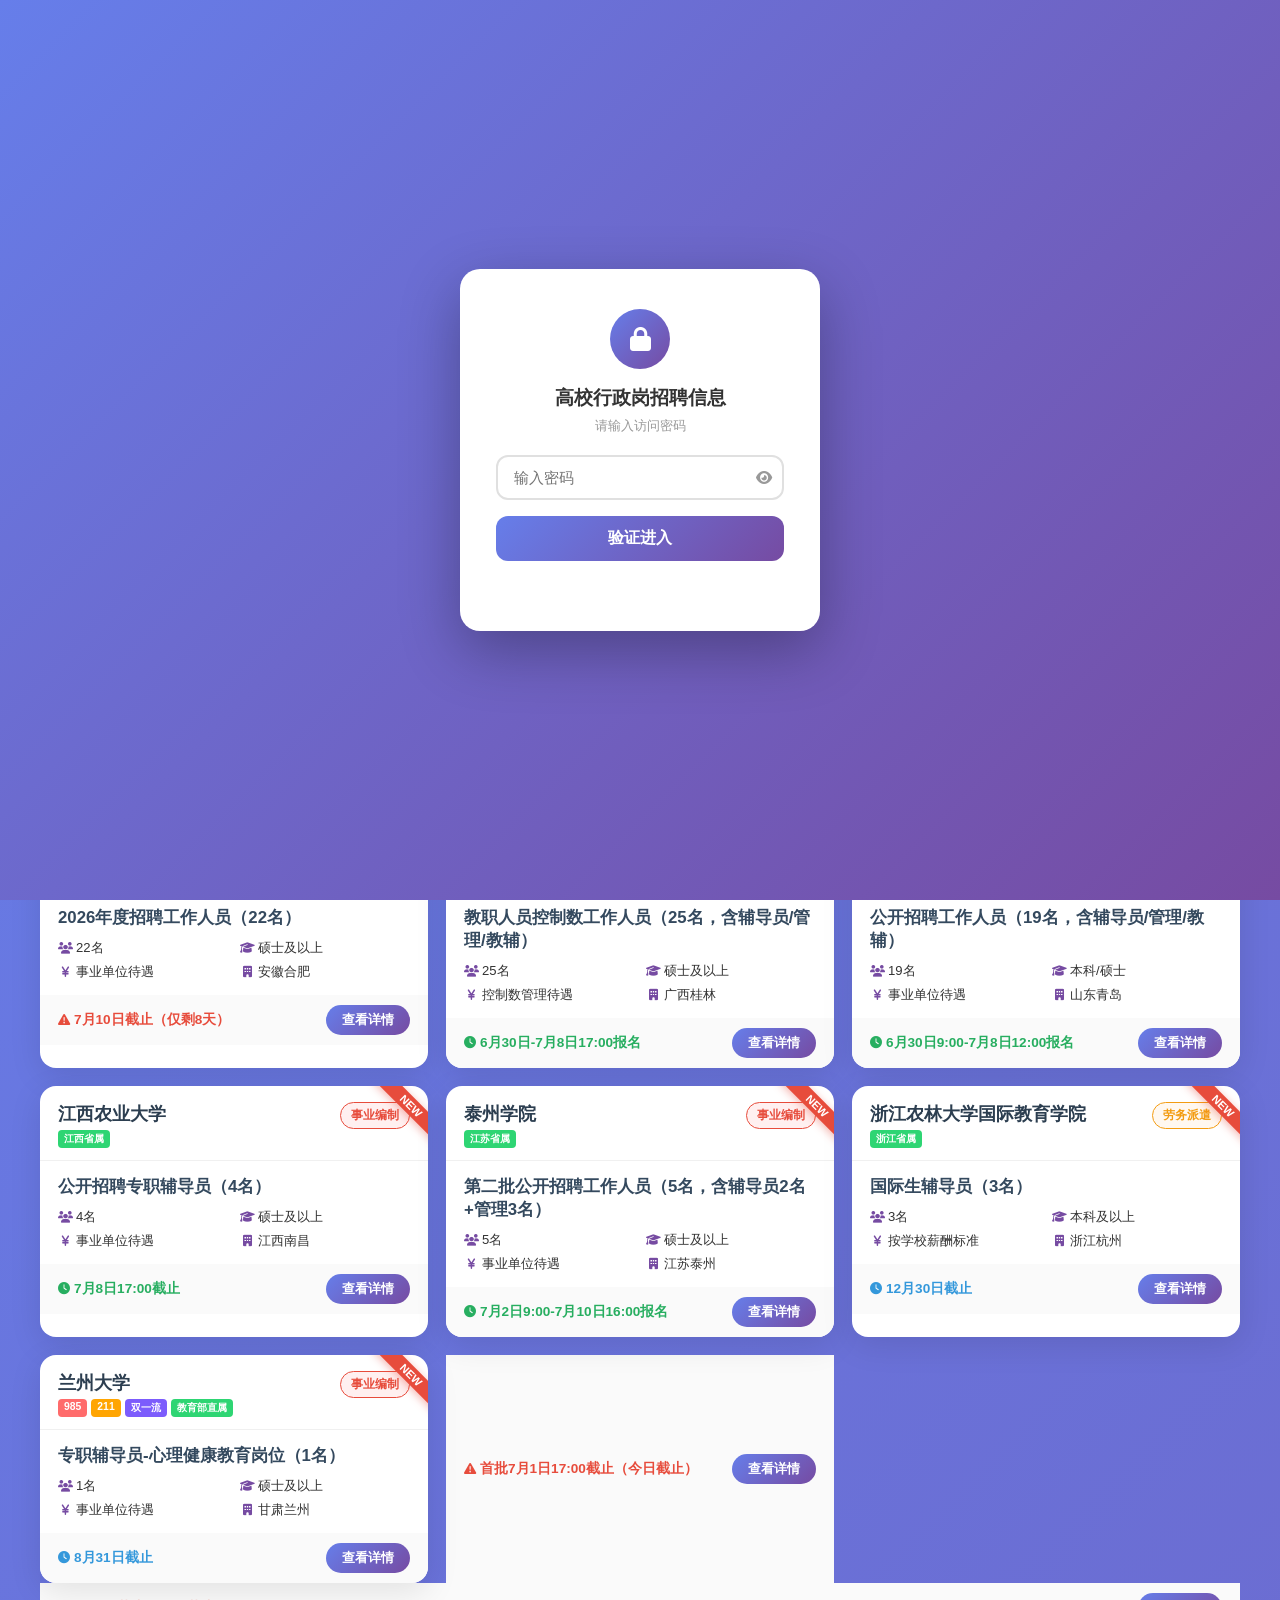
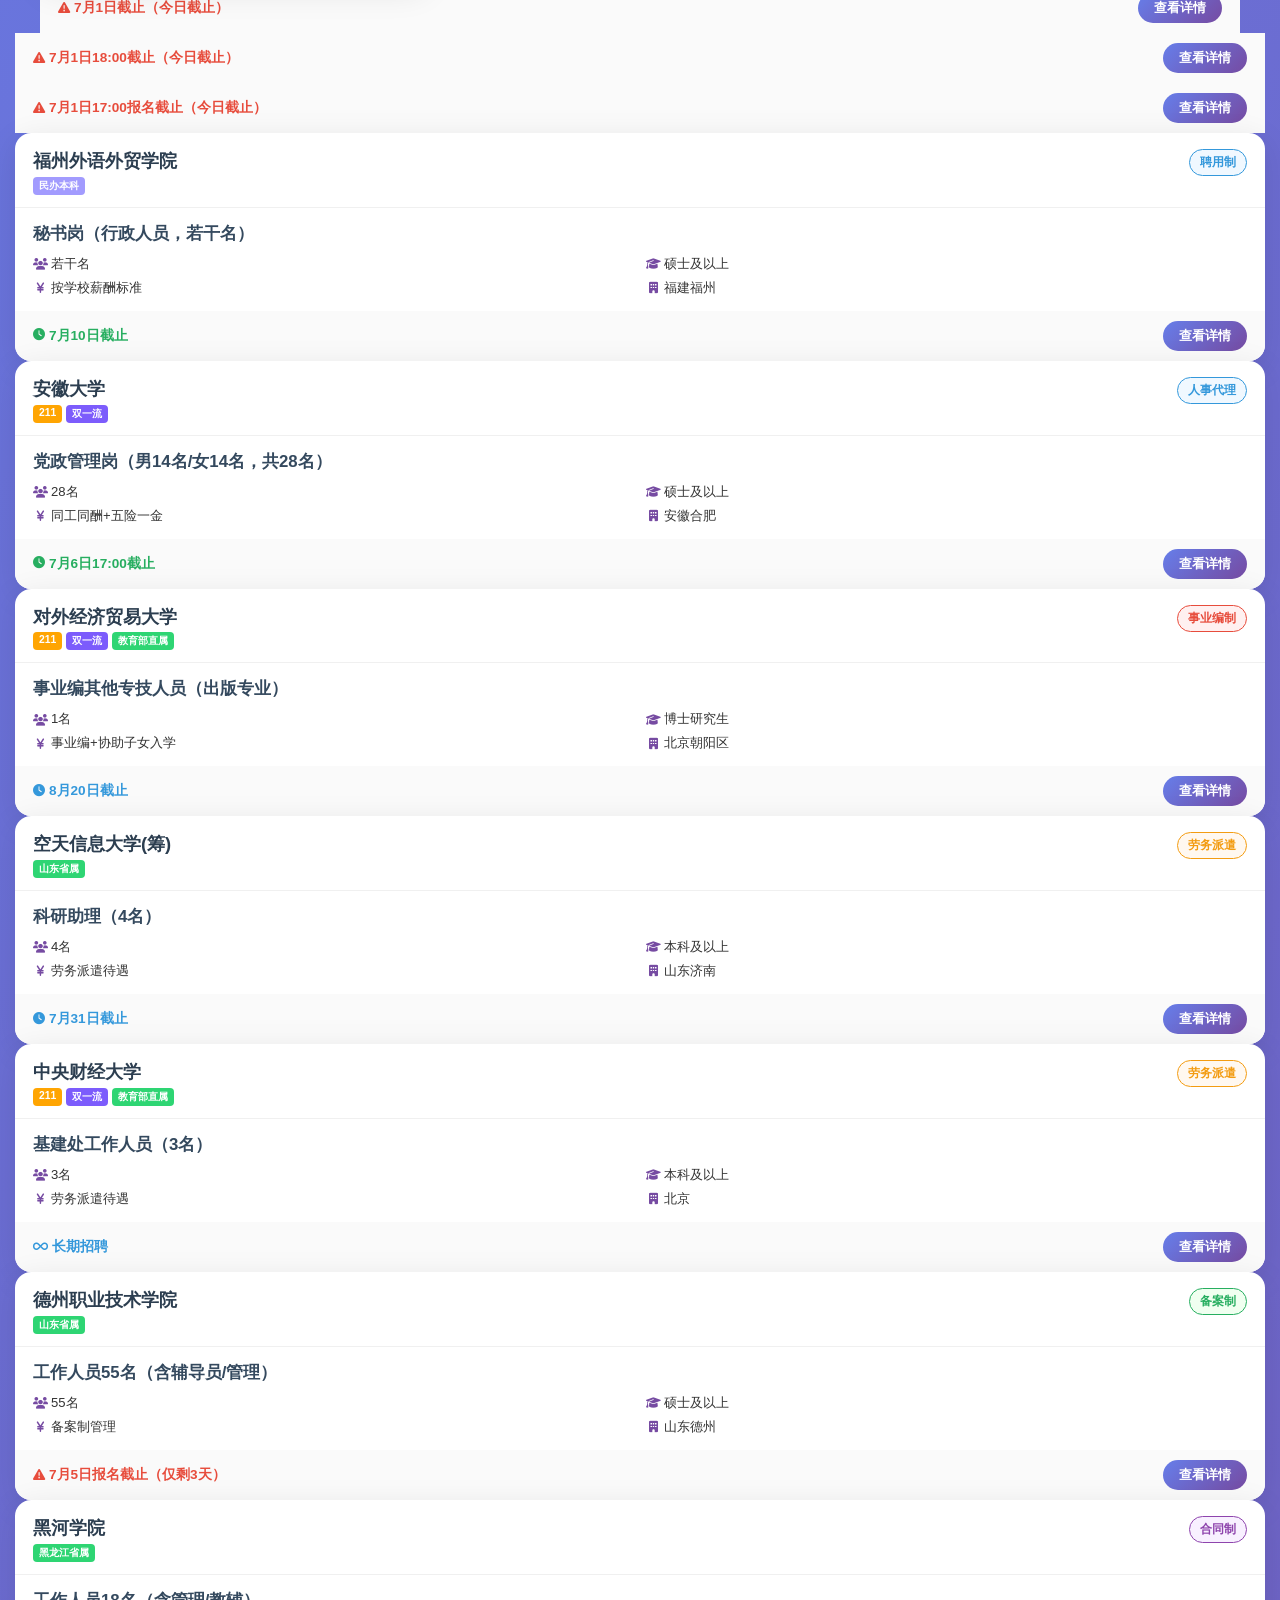
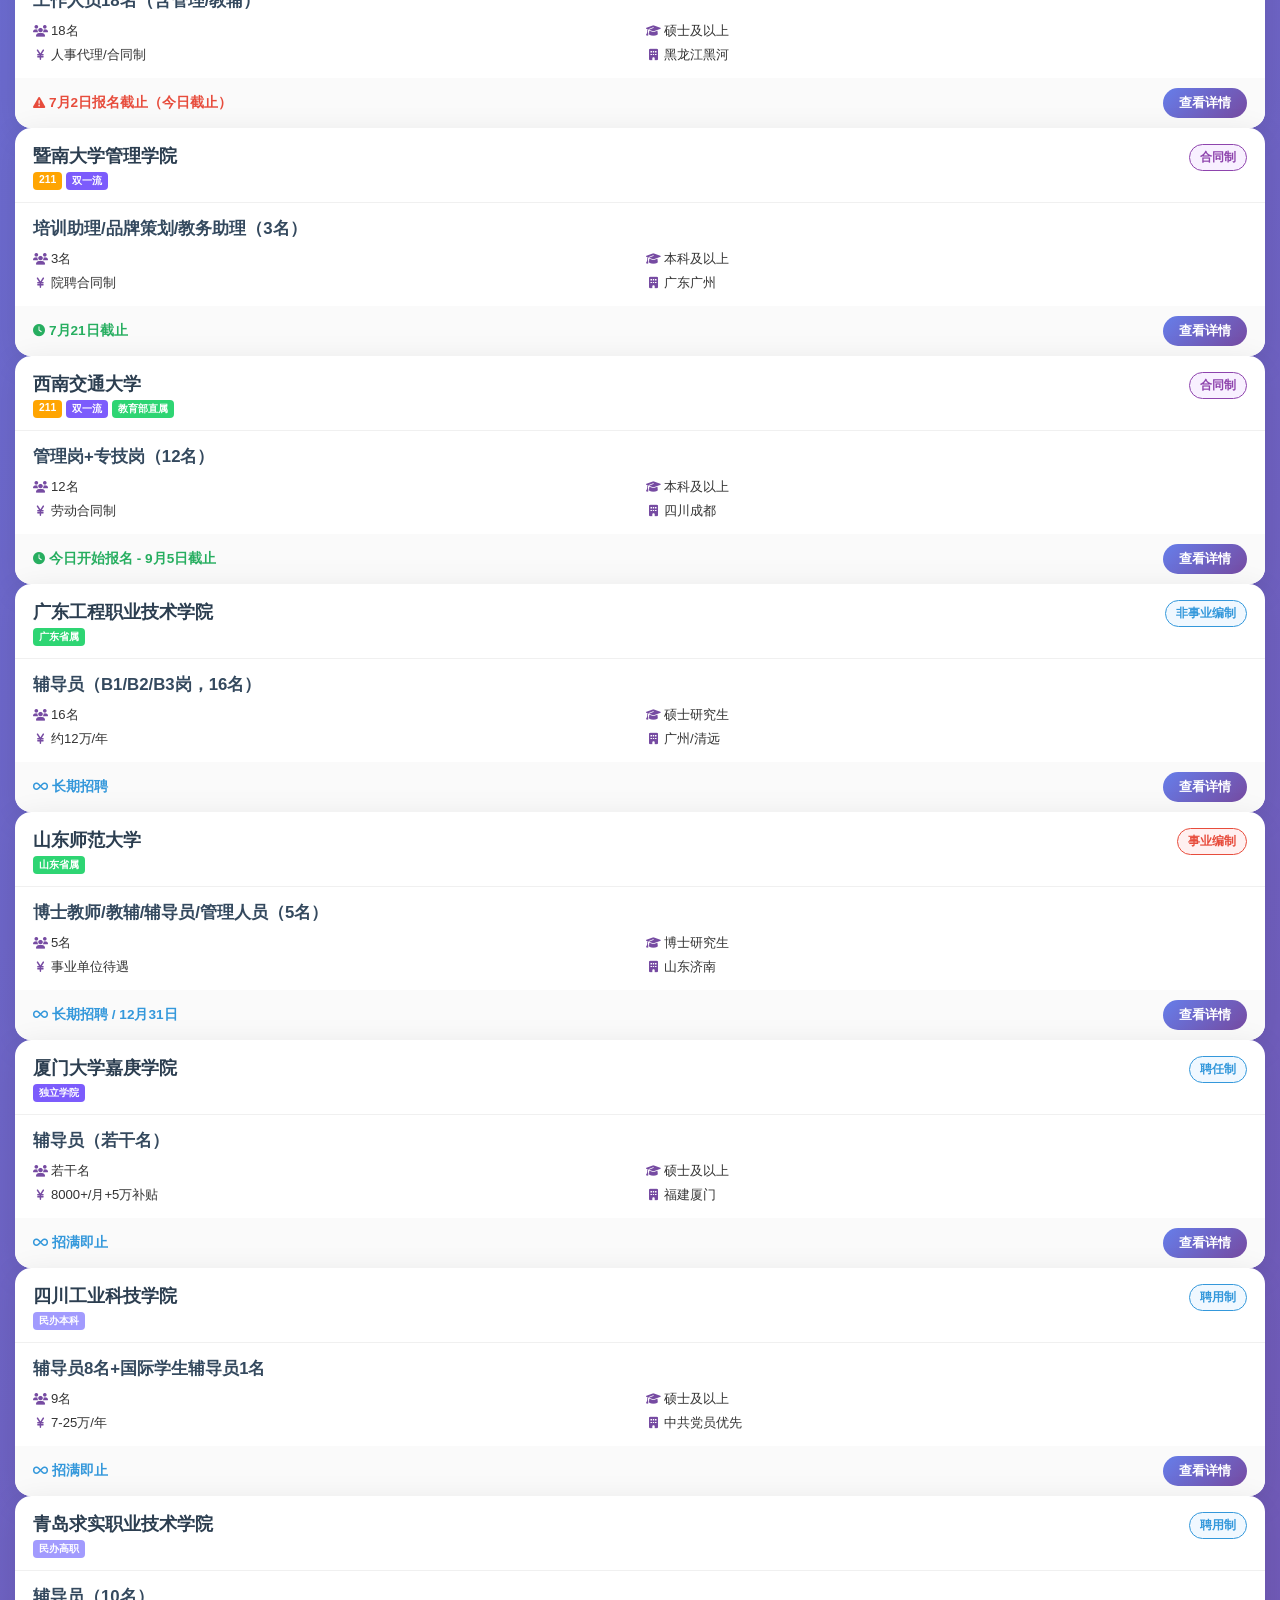
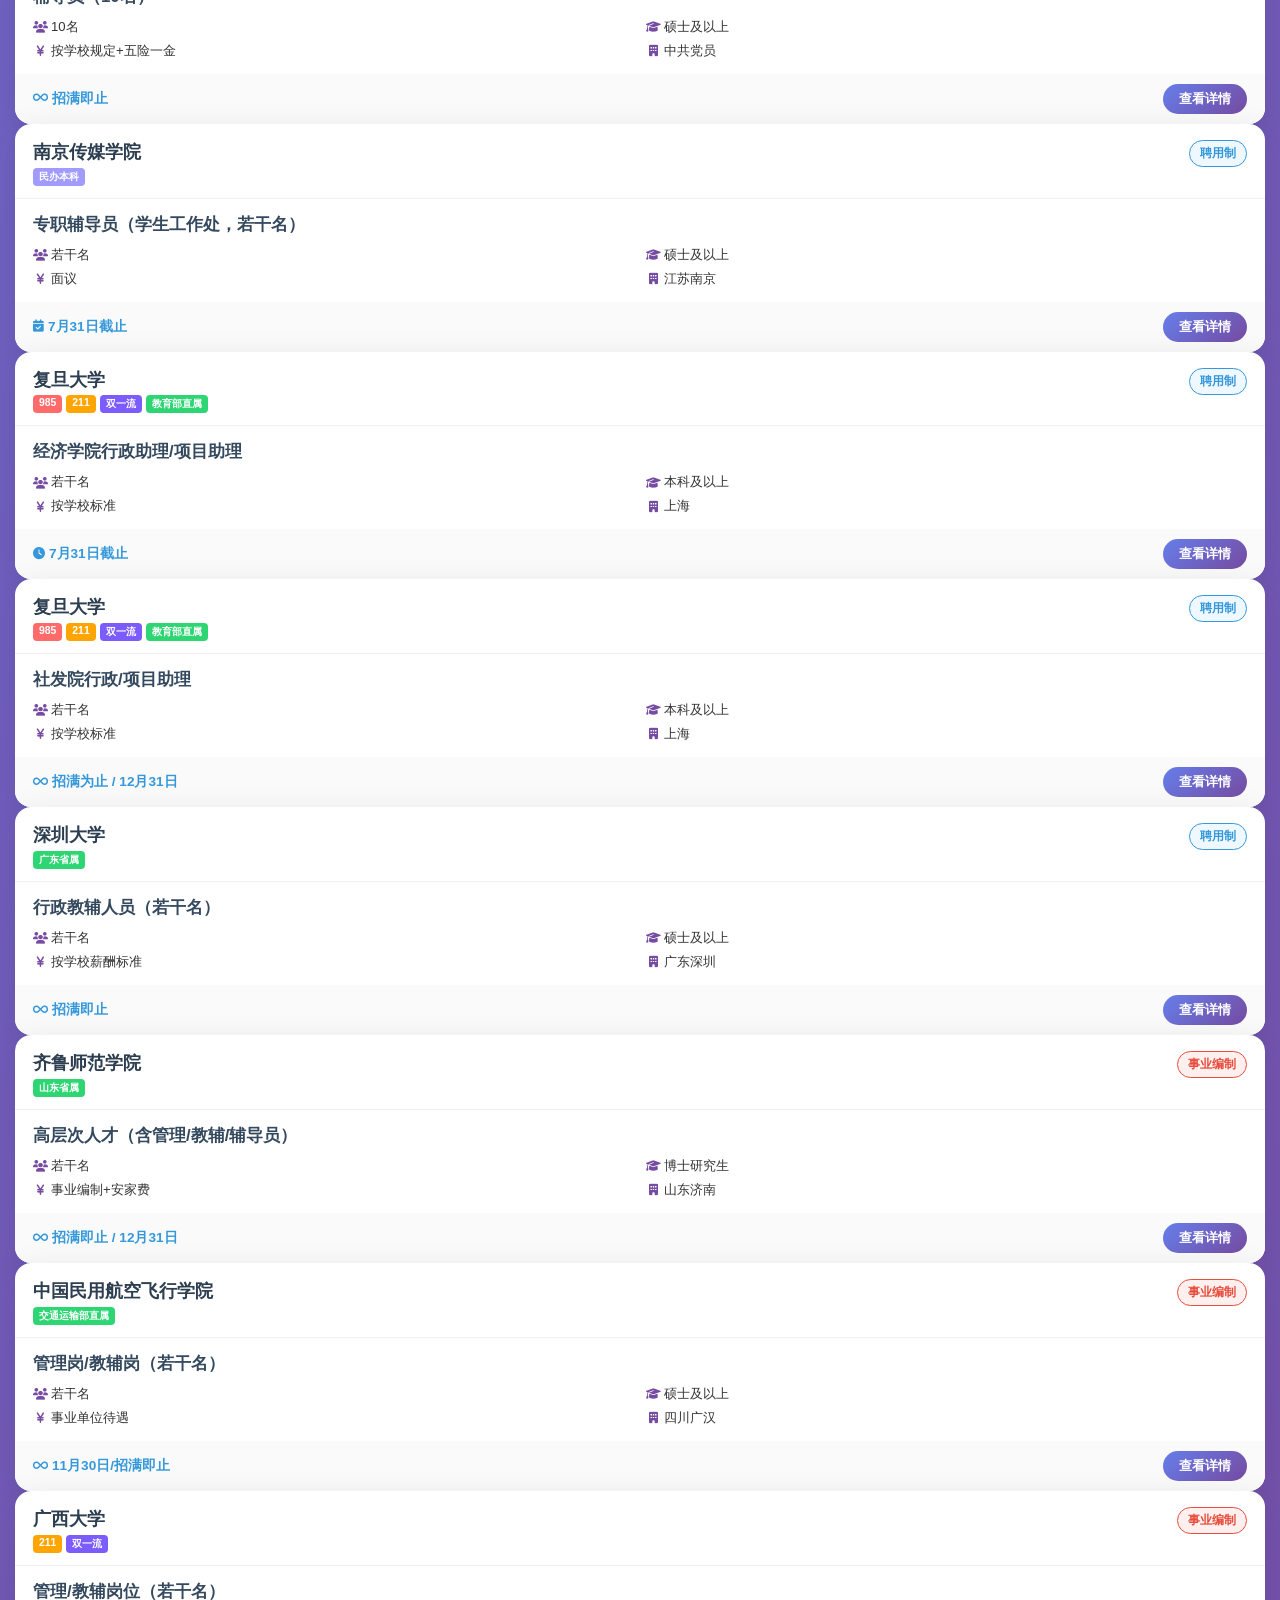
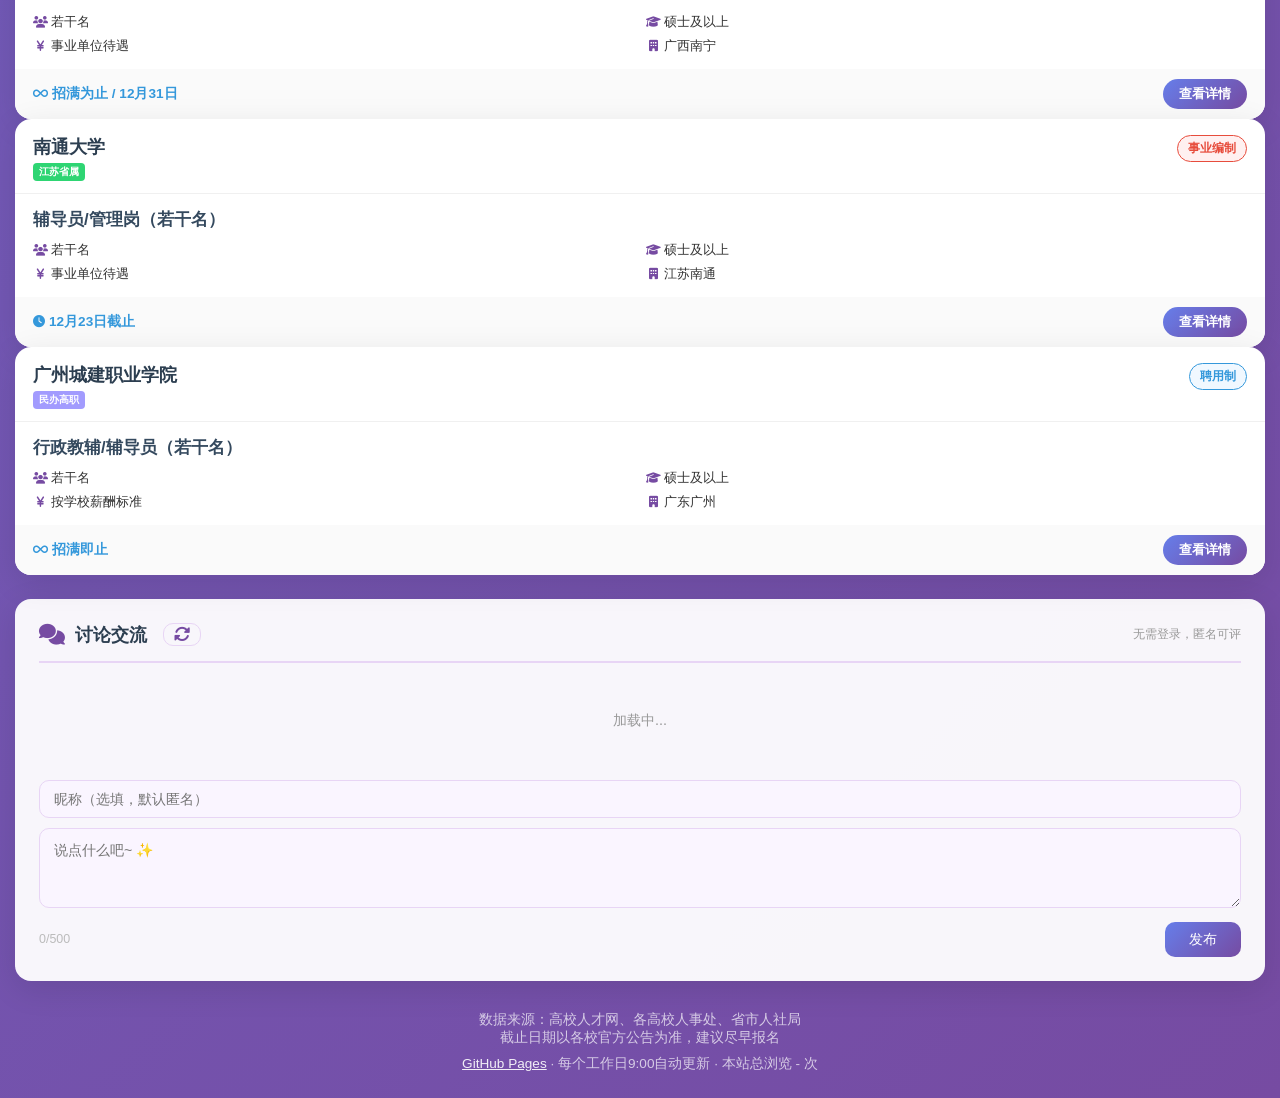
==== index.html @ 581d4140 "每日更新 - 2026年7月2日" ====
<!DOCTYPE html>
<html lang="zh-CN">
<head>
    <meta charset="UTF-8">
    <meta name="viewport" content="width=device-width, initial-scale=1.0">
    <title>高校行政岗招聘信息 - 2026年7月2日</title>
    <link rel="stylesheet" href="https://cdn.bootcdn.net/ajax/libs/font-awesome/6.4.0/css/all.min.css">
    <style>

        * { margin:0; padding:0; box-sizing: border-box; }

        body {
            font-family: 'Segoe UI', 'Microsoft YaHei', sans-serif;
            background: linear-gradient(135deg, #667eea 0%, #764ba2 100%);
            min-height: 100vh;
            padding: 15px;
        }

        .container { max-width: 1200px; margin:0 auto; }

        .header {
            text-align: center;
            color: white;
            margin-bottom: 25px;
            padding: 20px;
        }

        .header h1 {
            font-size: 2em;
            margin-bottom: 8px;
            text-shadow: 2px 2px 4px rgba(0,0,0,0.3);
        }

        .header p {
            font-size: 1em;
            opacity: 0.9;
        }

        .update-time {
            background: rgba(255,255,255,0.2);
            display: inline-block;
            padding: 4px 14px;
            border-radius: 20px;
            font-size: 0.85em;
            margin-top: 8px;
        }

        /* 统计栏 */
        .stats-bar {
            display: flex;
            justify-content: center;
            gap: 12px;
            flex-wrap: wrap;
            margin-bottom: 20px;
        }

        .stat-item {
            background: rgba(255,255,255,0.15);
            backdrop-filter: blur(10px);
            color: white;
            padding: 10px 18px;
            border-radius: 12px;
            text-align: center;
            min-width: 100px;
        }

        .stat-item .stat-num {
            font-size: 1.6em;
            font-weight: bold;
            display: block;
        }

        .stat-item .stat-label {
            font-size: 0.75em;
            opacity: 0.85;
        }

        /* 筛选面板 */
        .filter-panel {
            background: rgba(255,255,255,0.95);
            border-radius: 16px;
            padding: 18px;
            margin-bottom: 20px;
            box-shadow: 0 8px 32px rgba(0,0,0,0.1);
        }

        .filter-row {
            display: flex;
            align-items: center;
            flex-wrap: wrap;
            gap: 8px;
            margin-bottom: 10px;
        }

        .filter-row:last-child { margin-bottom: 0; }

        .filter-label {
            font-weight: 600;
            color: #555;
            font-size: 0.85em;
            min-width: 70px;
            flex-shrink: 0;
        }

        .filter-btn {
            padding: 5px 14px;
            border: 2px solid #764ba2;
            background: white;
            color: #764ba2;
            border-radius: 20px;
            cursor: pointer;
            font-size: 0.82em;
            transition: all 0.3s;
            white-space: nowrap;
        }

        .filter-btn:hover, .filter-btn.active {
            background: #764ba2;
            color: white;
        }

        .filter-result {
            font-size: 0.85em;
            color: #764ba2;
            margin-top: 8px;
            text-align: right;
        }

        .filter-result span {
            font-weight: bold;
            font-size: 1.1em;
        }

        .reset-btn {
            padding: 5px 14px;
            border: 2px solid #e74c3c;
            background: white;
            color: #e74c3c;
            border-radius: 20px;
            cursor: pointer;
            font-size: 0.82em;
            transition: all 0.3s;
            margin-left: auto;
        }

        .reset-btn:hover {
            background: #e74c3c;
            color: white;
        }

        /* 卡片网格 */
        .cards-grid {
            display: grid;
            grid-template-columns: repeat(auto-fill, minmax(340px, 1fr));
            gap: 18px;
        }

        .job-card {
            background: white;
            border-radius: 16px;
            overflow: hidden;
            box-shadow: 0 8px 32px rgba(0,0,0,0.1);
            transition: transform 0.3s, box-shadow 0.3s;
            position: relative;
        }

        .job-card:hover {
            transform: translateY(-4px);
            box-shadow: 0 12px 40px rgba(0,0,0,0.15);
        }

        .card-header {
            padding: 16px 18px 12px;
            border-bottom: 1px solid #f0f0f0;
            display: flex;
            justify-content: space-between;
            align-items: flex-start;
        }

        .school-name {
            font-size: 1.15em;
            font-weight: 700;
            color: #2c3e50;
            line-height: 1.3;
        }

        .school-tags {
            display: flex;
            gap: 4px;
            flex-wrap: wrap;
            margin-top: 4px;
        }

        .tag {
            font-size: 0.65em;
            padding: 2px 6px;
            border-radius: 4px;
            font-weight: 600;
        }

        .tag-985 { background: #ff6b6b; color: white; }
        .tag-211 { background: #ffa502; color: white; }
        .tag-double-first { background: #7c5cfc; color: white; }
        .tag-ministry { background: #2ed573; color: white; }
        .tag-private { background: #a29bfe; color: white; }

        .hire-type-badge {
            padding: 4px 10px;
            border-radius: 20px;
            font-size: 0.75em;
            font-weight: 600;
            white-space: nowrap;
            flex-shrink: 0;
        }

        .badge-bianzhi { background: #fff0f0; color: #e74c3c; border: 1px solid #e74c3c; }
        .badge-pinyong { background: #f0f8ff; color: #3498db; border: 1px solid #3498db; }
        .badge-laowu { background: #fff8f0; color: #f39c12; border: 1px solid #f39c12; }
        .badge-beian { background: #f0fff0; color: #27ae60; border: 1px solid #27ae60; }
        .badge-hetong { background: #f8f0ff; color: #8e44ad; border: 1px solid #8e44ad; }

        .card-body {
            padding: 14px 18px;
        }

        .position-name {
            font-size: 1.05em;
            font-weight: 600;
            color: #34495e;
            margin-bottom: 10px;
        }

        .info-grid {
            display: grid;
            grid-template-columns: 1fr 1fr;
            gap: 6px 12px;
        }

        .info-item {
            font-size: 0.82em;
            color: #666;
            display: flex;
            align-items: center;
            gap: 4px;
        }

        .info-item i {
            width: 14px;
            text-align: center;
            color: #764ba2;
            font-size: 0.9em;
        }

        .info-item .value {
            color: #333;
            font-weight: 500;
        }

        .card-footer {
            padding: 10px 18px;
            background: #fafafa;
            display: flex;
            justify-content: space-between;
            align-items: center;
        }

        .deadline {
            font-size: 0.85em;
            font-weight: 600;
            display: flex;
            align-items: center;
            gap: 4px;
        }

        .deadline-urgent { color: #e74c3c; }
        .deadline-normal { color: #27ae60; }
        .deadline-long { color: #3498db; }

        .deadline i { font-size: 0.9em; }

        .apply-link {
            display: inline-block;
            padding: 6px 16px;
            background: linear-gradient(135deg, #667eea, #764ba2);
            color: white;
            border-radius: 20px;
            text-decoration: none;
            font-size: 0.82em;
            font-weight: 600;
            transition: all 0.3s;
        }

        .apply-link:hover {
            transform: scale(1.05);
            box-shadow: 0 4px 12px rgba(118, 75, 162, 0.4);
        }

        /* NEW标记 */
        .new-badge {
            position: absolute;
            top: 12px;
            right: -28px;
            background: #e74c3c;
            color: white;
            padding: 2px 32px;
            font-size: 0.7em;
            font-weight: 700;
            transform: rotate(45deg);
            box-shadow: 0 2px 8px rgba(231,76,60,0.4);
            animation: pulse-new 2s infinite;
        }

        @keyframes pulse-new {
            0%, 100% { opacity:1; }
            50% { opacity: 0.7; }
        }

        /* 日期选择器 */
        .date-picker-bar {
            display: inline-flex;
            align-items: center;
            gap: 8px;
            background: rgba(255,255,255,0.2);
            backdrop-filter: blur(10px);
            padding: 6px 16px;
            border-radius: 20px;
            margin-top: 10px;
        }

        .date-picker-label {
            color: white;
            font-size: 0.85em;
            font-weight: 600;
        }

        .date-input {
            padding: 4px 10px;
            border: 2px solid rgba(255,255,255,0.5);
            border-radius: 12px;
            background: rgba(255,255,255,0.9);
            color: #333;
            font-size: 0.85em;
            font-weight: 600;
            cursor: pointer;
            outline: none;
            transition: border-color 0.3s;
        }

        .date-input:focus {
            border-color: #764ba2;
        }

        .date-input::-webkit-calendar-picker-indicator {
            cursor: pointer;
            filter: invert(30%);
        }

        .date-today-btn {
            padding: 4px 12px;
            border: 2px solid rgba(255,255,255,0.7);
            background: rgba(255,255,255,0.2);
            color: white;
            border-radius: 12px;
            cursor: pointer;
            font-size: 0.8em;
            font-weight: 600;
            transition: all 0.3s;
        }

        .date-today-btn:hover {
            background: rgba(255,255,255,0.4);
        }

        .date-nav-btn {
            width: 28px;
            height: 28px;
            border: 2px solid rgba(255,255,255,0.5);
            background: rgba(255,255,255,0.15);
            color: white;
            border-radius: 50%;
            cursor: pointer;
            font-size: 0.75em;
            display: flex;
            align-items: center;
            justify-content: center;
            transition: all 0.3s;
        }

        .date-nav-btn:hover {
            background: rgba(255,255,255,0.35);
        }

        .date-nav-btn:disabled {
            opacity: 0.3;
            cursor: not-allowed;
        }

        /* 历史快照提示 */
        .archive-banner {
            background: linear-gradient(135deg, #f39c12, #e67e22);
            color: white;
            text-align: center;
            padding: 10px 20px;
            border-radius: 12px;
            margin-bottom: 16px;
            font-size: 0.9em;
            display: none;
        }

        .archive-banner i { margin-right: 6px; }
        .archive-banner a { color: white; font-weight: 700; text-decoration: underline; }

        /* 登录遮罩 */
        .login-overlay {
            position: fixed; top: 0; left: 0; width: 100%; height: 100%;
            background: linear-gradient(135deg, #667eea 0%, #764ba2 100%);
            z-index: 10000;
            display: flex; align-items: center; justify-content: center;
            transition: opacity 0.4s, visibility 0.4s;
        }
        .login-overlay.hidden { opacity: 0; visibility: hidden; }
        .login-card {
            background: white; border-radius: 20px; padding: 40px 36px;
            width: 360px; max-width: 90vw; box-shadow: 0 20px 60px rgba(0,0,0,0.3);
            text-align: center;
        }
        .login-card .lock-icon {
            width: 60px; height: 60px; background: linear-gradient(135deg, #667eea, #764ba2);
            border-radius: 50%; display: inline-flex; align-items: center; justify-content: center;
            margin-bottom: 16px;
        }
        .login-card .lock-icon i { color: white; font-size: 1.5em; }
        .login-card h3 { color: #333; font-size: 1.2em; margin-bottom: 6px; }
        .login-card .sub { color: #999; font-size: 0.82em; margin-bottom: 20px; }
        .login-card .input-group {
            position: relative; margin-bottom: 16px;
        }
        .login-card .input-group input {
            width: 100%; padding: 12px 44px 12px 16px;
            border: 2px solid #e0e0e0; border-radius: 12px;
            font-size: 0.95em; outline: none; transition: border-color 0.3s;
        }
        .login-card .input-group input:focus { border-color: #764ba2; }
        .login-card .input-group .toggle-pw {
            position: absolute; right: 12px; top: 50%; transform: translateY(-50%);
            background: none; border: none; color: #999; cursor: pointer; font-size: 0.9em;
        }
        .login-card .login-btn {
            width: 100%; padding: 12px; border: none; border-radius: 12px;
            background: linear-gradient(135deg, #667eea, #764ba2);
            color: white; font-size: 1em; font-weight: 600; cursor: pointer;
            transition: transform 0.2s, box-shadow 0.2s;
        }
        .login-card .login-btn:hover { transform: translateY(-1px); box-shadow: 0 6px 20px rgba(118,75,162,0.4); }
        .login-card .login-error {
            color: #e74c3c; font-size: 0.82em; margin-top: 10px; min-height: 20px;
        }

        /* 微信订阅 */
        .sub-float {
            position: fixed; bottom: 24px; right: 24px; z-index: 9998;
            display: flex; flex-direction: column; align-items: flex-end; gap: 8px;
        }
        .sub-float-btn {
            width: 50px; height: 50px; border-radius: 50%;
            background: linear-gradient(135deg, #07c160, #06ad56);
            color: white; border: none; cursor: pointer;
            font-size: 1.3em; box-shadow: 0 4px 16px rgba(7,193,96,0.4);
            transition: transform 0.3s; animation: pulse-sub 2s infinite;
        }
        @keyframes pulse-sub { 0%,100%{box-shadow:0 4px 16px rgba(7,193,96,0.4)} 50%{box-shadow:0 4px 28px rgba(7,193,96,0.7)} }
        .sub-float-btn:hover { transform: scale(1.08); }
        .sub-panel {
            background: white; border-radius: 16px; padding: 24px;
            box-shadow: 0 12px 40px rgba(0,0,0,0.15); text-align: center;
            width: 280px; display: none; animation: slideUp 0.3s ease;
        }
        .sub-panel.show { display: block; }
        @keyframes slideUp { from{opacity:0;transform:translateY(20px)} to{opacity:1;transform:translateY(0)} }
        .sub-panel h4 { color: #333; font-size: 1em; margin-bottom: 4px; }
        .sub-panel .sub-desc { color: #999; font-size: 0.78em; margin-bottom: 14px; }
        .sub-panel .qrcode-wrap {
            width: 160px; height: 160px; margin: 0 auto 10px;
            border: 3px solid #07c160; border-radius: 12px; padding: 4px;
            display: flex; align-items: center; justify-content: center;
            background: #f9f9f9;
        }
        .sub-panel .qrcode-wrap img { width: 100%; height: 100%; }
        .sub-panel .sub-steps { text-align: left; font-size: 0.75em; color: #666; line-height: 1.8; }
        .sub-panel .sub-steps i { color: #07c160; margin-right: 4px; }
        .sub-panel .close-sub {
            position: absolute; top: 10px; right: 14px;
            background: none; border: none; font-size: 1.1em; color: #999; cursor: pointer;
        }
        .sub-panel { position: relative; }

        @media (max-width: 768px) {
            .sub-float { bottom: 16px; right: 16px; }
            .sub-float-btn { width: 44px; height: 44px; font-size: 1.1em; }
        }

        /* 评论区 */
        .comment-section {
            background: rgba(255,255,255,0.95);
            border-radius: 16px;
            padding: 24px;
            margin-top: 24px;
            box-shadow: 0 8px 32px rgba(0,0,0,0.1);
        }

        .comment-section-header {
            display: flex;
            align-items: center;
            gap: 10px;
            margin-bottom: 18px;
            padding-bottom: 14px;
            border-bottom: 2px solid #e8d5f5;
        }

        .comment-section-header i { font-size: 1.3em; color: #764ba2; }
        .comment-section-header h3 { font-size: 1.1em; color: #2c3e50; font-weight: 700; }
        .comment-section-header .comment-hint { font-size: 0.78em; color: #999; margin-left: auto; }
        .comment-section-header .comment-count { font-size: 0.78em; color: #764ba2; background: #f3e8ff; padding: 2px 10px; border-radius: 10px; margin-left: 8px; }
        .comment-section-header .comment-refresh { font-size: 0.78em; color: #764ba2; background: none; border: 1px solid #e8d5f5; padding: 2px 10px; border-radius: 10px; cursor: pointer; margin-left: 6px; transition: background 0.2s; }
        .comment-section-header .comment-refresh:hover { background: #f3e8ff; }

        .comments-list { margin-bottom: 20px; max-height: 500px; overflow-y: auto; }
        .comment-empty, .comment-loading, .comment-error, .comment-setup { text-align: center; color: #999; padding: 30px 10px; font-size: 0.9em; }
        .comment-error { color: #e74c3c; }

        .comment-item { display: flex; gap: 12px; padding: 14px 0; border-bottom: 1px solid #f0e6f6; }
        .comment-item:last-child { border-bottom: none; }

        .comment-avatar { flex-shrink: 0; width: 36px; height: 36px; border-radius: 50%; background: linear-gradient(135deg, #667eea, #764ba2); display: flex; align-items: center; justify-content: center; color: white; font-size: 0.85em; font-weight: 600; }
        .comment-avatar img { width: 36px; height: 36px; border-radius: 50%; }

        .comment-body { flex: 1; min-width: 0; }
        .comment-meta { display: flex; align-items: center; gap: 8px; margin-bottom: 4px; }
        .comment-nick { font-weight: 600; color: #764ba2; font-size: 0.9em; }
        .comment-time { font-size: 0.75em; color: #bbb; }
        .comment-text { font-size: 0.9em; color: #444; line-height: 1.6; word-break: break-word; }

        .comment-form { margin-top: 16px; }
        .comment-form-row { display: flex; gap: 10px; margin-bottom: 10px; }
        .comment-form-row input { flex: 1; padding: 10px 14px; border: 1.5px solid #e8d5f5; border-radius: 10px; font-size: 0.88em; outline: none; transition: border-color 0.2s; background: #faf5ff; }
        .comment-form-row input:focus { border-color: #764ba2; }
        .comment-form textarea { width: 100%; padding: 12px 14px; border: 1.5px solid #e8d5f5; border-radius: 10px; font-size: 0.88em; resize: vertical; min-height: 80px; outline: none; transition: border-color 0.2s; background: #faf5ff; font-family: inherit; }
        .comment-form textarea:focus { border-color: #764ba2; }

        .comment-form-footer { display: flex; align-items: center; justify-content: space-between; margin-top: 10px; }
        .comment-char-count { font-size: 0.78em; color: #bbb; }
        .comment-submit-btn { padding: 8px 24px; background: linear-gradient(135deg, #667eea, #764ba2); color: white; border: none; border-radius: 10px; font-size: 0.88em; cursor: pointer; transition: opacity 0.2s; }
        .comment-submit-btn:hover { opacity: 0.9; }
        .comment-submit-btn:disabled { opacity: 0.5; cursor: not-allowed; }

        /* 底部 */
        .footer {
            text-align: center;
            color: rgba(255,255,255,0.7);
            padding: 30px 0 10px;
            font-size: 0.85em;
        }

        .footer a { color: rgba(255,255,255,0.9); }

        .no-results {
            text-align: center;
            color: rgba(255,255,255,0.8);
            padding: 60px 20px;
            font-size: 1.1em;
        }

        /* 移动端适配 */
        @media (max-width: 768px) {
            body { padding: 10px; }
            .header h1 { font-size: 1.5em; }
            .header p { font-size: 0.9em; }
            .cards-grid {
                grid-template-columns: 1fr;
                gap: 14px;
            }
            .stats-bar { gap: 8px; }
            .stat-item { min-width: 80px; padding: 8px 12px; }
            .stat-item .stat-num { font-size: 1.3em; }
            .filter-row { gap: 6px; }
            .filter-btn { padding: 4px 10px; font-size: 0.78em; }
            .info-grid { grid-template-columns: 1fr; }
            .card-header { flex-direction: column; gap: 6px; }
            .date-picker-bar { flex-wrap: wrap; justify-content: center; padding: 6px 10px; gap: 6px; }
            .date-picker-label { font-size: 0.8em; }
            .date-input { font-size: 0.8em; padding: 3px 8px; }
        }

        @media (max-width: 400px) {
            .cards-grid { grid-template-columns: 1fr; }
            .job-card { border-radius: 12px; }
            .header h1 { font-size: 1.3em; }
        }
        .job-card { cursor: pointer; }
    
    </style>
</head>
<body>

    <!-- 登录验证 -->
    <div class="login-overlay" id="loginOverlay">
        <div class="login-card">
            <div class="lock-icon"><i class="fas fa-lock"></i></div>
            <h3>高校行政岗招聘信息</h3>
            <p class="sub">请输入访问密码</p>
            <div class="input-group">
                <input type="password" id="loginPw" placeholder="输入密码" onkeydown="if(event.key==='Enter')doLogin()">
                <button class="toggle-pw" onclick="togglePw()" title="显示/隐藏"><i class="fas fa-eye" id="pwIcon"></i></button>
            </div>
            <button class="login-btn" onclick="doLogin()">验证进入</button>
            <div class="login-error" id="loginError"></div>
        </div>
    </div>

    <div class="container">
        <!-- 页头 -->
        <div class="header">
            <h1><i class="fas fa-graduation-cap"></i> 高校行政岗招聘信息</h1>
            <p>每日更新 · 只展示仍在报名中的岗位</p>
            <div class="update-time"><i class="fas fa-clock"></i> 更新时间：2026年7月2日 09:00</div>

        <!-- 日期选择器 -->
        <div class="date-picker-bar">
            <span class="date-picker-label"><i class="fas fa-calendar-alt"></i> 查看日期</span>
            <input type="date" id="datePicker" class="date-input" value="2026-07-02" min="2026-05-08" max="2026-07-01">
            <button class="date-today-btn" onclick="goToday()">今天</button>
            <button class="date-nav-btn" onclick="goPrev()"><i class="fas fa-chevron-left"></i></button>
            <button class="date-nav-btn" onclick="goNext()"><i class="fas fa-chevron-right"></i></button>
        </div>
        </div>

        <!-- 历史快照提示（仅存档页面显示） -->
        <div class="archive-banner" id="archiveBanner">
            <i class="fas fa-history"></i>
            这是 <strong id="archiveDateText"></strong> 的历史快照，部分岗位可能已截止。<a href="javascript:goToday()">查看今日最新数据 →</a>
        </div>

        <!-- 统计栏 -->
        <div class="stats-bar">
            <div class="stat-item">
                <span class="stat-num" id="totalCount">63</span>
                <span class="stat-label">在招岗位</span>
            </div>
            <div class="stat-item">
                <span class="stat-num" id="urgentCount" style="color:#ff6b6b">5</span>
                <span class="stat-label">即将截止</span>
            </div>
            <div class="stat-item">
                <span class="stat-num" id="newCount" style="color:#ffa502">10</span>
                <span class="stat-label">本期新增</span>
            </div>
            <div class="stat-item">
                <span class="stat-num">600+</span>
                <span class="stat-label">招聘总人数</span>
            </div>
            <div class="stat-item">
                <span class="stat-num"><i class="fas fa-eye" style="font-size:0.7em;color:rgba(255,255,255,0.6)"></i> <span id="busuanzi_value_page_pv">-</span></span>
                <span class="stat-label">本页浏览</span>
            </div>
            <div class="stat-item">
                <span class="stat-num"><i class="fas fa-users" style="font-size:0.7em;color:rgba(255,255,255,0.6)"></i> <span id="busuanzi_value_site_uv">-</span></span>
                <span class="stat-label">累计访客</span>
            </div>
        </div>

        <!-- 筛选面板 -->
        <div class="filter-panel">
            <div class="filter-row">
                <span class="filter-label"><i class="fas fa-map-marker-alt"></i> 地区</span>
                <button class="filter-btn active" data-filter="region" data-value="all">全部</button>
                <button class="filter-btn" data-filter="region" data-value="华东">华东</button>
                <button class="filter-btn" data-filter="region" data-value="华北">华北</button>
                <button class="filter-btn" data-filter="region" data-value="华中">华中</button>
                <button class="filter-btn" data-filter="region" data-value="华南">华南</button>
                <button class="filter-btn" data-filter="region" data-value="西南">西南</button>
                <button class="filter-btn" data-filter="region" data-value="西北">西北</button>
                <button class="filter-btn" data-filter="region" data-value="东北">东北</button>
            </div>
            <div class="filter-row">
                <span class="filter-label"><i class="fas fa-graduation-cap"></i> 学历</span>
                <button class="filter-btn active" data-filter="education" data-value="all">全部</button>
                <button class="filter-btn" data-filter="education" data-value="本科">本科可报</button>
                <button class="filter-btn" data-filter="education" data-value="硕士">硕士可报</button>
                <button class="filter-btn" data-filter="education" data-value="博士">博士</button>
            </div>
            <div class="filter-row">
                <span class="filter-label"><i class="fas fa-briefcase"></i> 聘用</span>
                <button class="filter-btn active" data-filter="hire" data-value="all">全部</button>
                <button class="filter-btn" data-filter="hire" data-value="事业编制">事业编制</button>
                <button class="filter-btn" data-filter="hire" data-value="聘用制">聘用制</button>
                <button class="filter-btn" data-filter="hire" data-value="劳务派遣">劳务派遣</button>
                <button class="filter-btn" data-filter="hire" data-value="备案制">备案制</button>
            </div>
            <div class="filter-row">
                <span class="filter-label"><i class="fas fa-tag"></i> 类别</span>
                <button class="filter-btn active" data-filter="position" data-value="all">全部</button>
                <button class="filter-btn" data-filter="position" data-value="行政管理">行政管理</button>
                <button class="filter-btn" data-filter="position" data-value="辅导员">辅导员</button>
                <button class="filter-btn" data-filter="position" data-value="教辅">教辅</button>
            </div>
            <div class="filter-row" style="justify-content:space-between;">
                <div class="filter-result">筛选结果：<span id="filteredCount">63</span> 个岗位</div>
                <button class="reset-btn" onclick="resetFilters()"><i class="fas fa-redo"></i> 重置筛选</button>
            </div>
        </div>

        <!-- 岗位卡片 -->
        <div class="cards-grid" id="cardsGrid">

            <div class="job-card" data-region="华东" data-education="本科" data-hire="劳务派遣" data-position="行政管理">
                <div class="new-badge">NEW</div>
                <div class="card-header">
                    <div>
                        <div class="school-name">南京大学地球科学与工程学院</div>
                        <div class="school-tags">
                            <span class="tag tag-985">985</span><span class="tag tag-211">211</span><span class="tag tag-double-first">双一流</span><span class="tag tag-ministry">教育部直属</span>
                        </div>
                    </div>
                    <span class="hire-type-badge badge-laowu">劳务派遣</span>
                </div>
                <div class="card-body">
                    <div class="position-name">秘书（1名，XZ2026-128）</div>
                    <div class="info-grid">
                        <div class="info-item"><i class="fas fa-users"></i> <span class="value">1名</span></div>
                        <div class="info-item"><i class="fas fa-graduation-cap"></i> <span class="value">本科及以上</span></div>
                        <div class="info-item"><i class="fas fa-yen-sign"></i> <span class="value">按有关文件执行</span></div>
                        <div class="info-item"><i class="fas fa-building"></i> <span class="value">江苏南京</span></div>
                    </div>
                </div>
                <div class="card-footer">
                    <div class="deadline deadline-normal"><i class="fas fa-clock"></i> 7月20日截止</div>
                    <a href="https://rczp.nju.edu.cn/glgwjqt/20260629/i399729.html" target="_blank" class="apply-link" onclick="event.stopPropagation()">查看详情</a>
                </div>
            </div>

            <div class="job-card" data-region="华东" data-education="硕士" data-hire="事业编制" data-position="辅导员">
                <div class="new-badge">NEW</div>
                <div class="card-header">
                    <div>
                        <div class="school-name">皖西学院</div>
                        <div class="school-tags">
                            <span class="tag tag-ministry">安徽省属</span>
                        </div>
                    </div>
                    <span class="hire-type-badge badge-bianzhi">事业编制</span>
                </div>
                <div class="card-body">
                    <div class="position-name">公开招聘工作人员（18名，含辅导员16名+体育2名）</div>
                    <div class="info-grid">
                        <div class="info-item"><i class="fas fa-users"></i> <span class="value">18名</span></div>
                        <div class="info-item"><i class="fas fa-graduation-cap"></i> <span class="value">硕士及以上</span></div>
                        <div class="info-item"><i class="fas fa-yen-sign"></i> <span class="value">事业单位待遇</span></div>
                        <div class="info-item"><i class="fas fa-building"></i> <span class="value">安徽六安</span></div>
                    </div>
                </div>
                <div class="card-footer">
                    <div class="deadline deadline-normal"><i class="fas fa-clock"></i> 7月3日10:00-7月12日10:00报名</div>
                    <a href="https://www.51test.net/show/11301883.html" target="_blank" class="apply-link" onclick="event.stopPropagation()">查看详情</a>
                </div>
            </div>

            <div class="job-card" data-region="华南" data-education="硕士" data-hire="聘用制" data-position="辅导员">
                <div class="new-badge">NEW</div>
                <div class="card-header">
                    <div>
                        <div class="school-name">海南热带海洋学院</div>
                        <div class="school-tags">
                            <span class="tag tag-ministry">海南省属</span>
                        </div>
                    </div>
                    <span class="hire-type-badge badge-pinyong">员额制</span>
                </div>
                <div class="card-body">
                    <div class="position-name">员额制辅导员（8名）</div>
                    <div class="info-grid">
                        <div class="info-item"><i class="fas fa-users"></i> <span class="value">8名</span></div>
                        <div class="info-item"><i class="fas fa-graduation-cap"></i> <span class="value">硕士及以上</span></div>
                        <div class="info-item"><i class="fas fa-yen-sign"></i> <span class="value">事业单位待遇</span></div>
                        <div class="info-item"><i class="fas fa-building"></i> <span class="value">海南三亚</span></div>
                    </div>
                </div>
                <div class="card-footer">
                    <div class="deadline deadline-normal"><i class="fas fa-clock"></i> 7月3日9:00-7月13日18:00报名</div>
                    <a href="https://hrss.hainan.gov.cn/hrss/sydwzp/202607/ed6a59c9fdf84bc4961723b07b209a50.shtml" target="_blank" class="apply-link" onclick="event.stopPropagation()">查看详情</a>
                </div>
            </div>

            <div class="job-card" data-region="华东" data-education="硕士" data-hire="事业编制" data-position="辅导员">
                <div class="new-badge">NEW</div>
                <div class="card-header">
                    <div>
                        <div class="school-name">合肥师范学院</div>
                        <div class="school-tags">
                            <span class="tag tag-ministry">安徽省属</span>
                        </div>
                    </div>
                    <span class="hire-type-badge badge-bianzhi">事业编制</span>
                </div>
                <div class="card-body">
                    <div class="position-name">2026年度招聘工作人员（22名）</div>
                    <div class="info-grid">
                        <div class="info-item"><i class="fas fa-users"></i> <span class="value">22名</span></div>
                        <div class="info-item"><i class="fas fa-graduation-cap"></i> <span class="value">硕士及以上</span></div>
                        <div class="info-item"><i class="fas fa-yen-sign"></i> <span class="value">事业单位待遇</span></div>
                        <div class="info-item"><i class="fas fa-building"></i> <span class="value">安徽合肥</span></div>
                    </div>
                </div>
                <div class="card-footer">
                    <div class="deadline deadline-urgent"><i class="fas fa-exclamation-triangle"></i> 7月10日截止（仅剩8天）</div>
                    <a href="https://www.hfnu.edu.cn/info/1045/395633.htm" target="_blank" class="apply-link" onclick="event.stopPropagation()">查看详情</a>
                </div>
            </div>

            <div class="job-card" data-region="华南" data-education="硕士" data-hire="事业编制" data-position="辅导员">
                <div class="new-badge">NEW</div>
                <div class="card-header">
                    <div>
                        <div class="school-name">桂林理工大学</div>
                        <div class="school-tags">
                            <span class="tag tag-ministry">广西区属</span>
                        </div>
                    </div>
                    <span class="hire-type-badge badge-beian">控制数</span>
                </div>
                <div class="card-body">
                    <div class="position-name">教职人员控制数工作人员（25名，含辅导员/管理/教辅）</div>
                    <div class="info-grid">
                        <div class="info-item"><i class="fas fa-users"></i> <span class="value">25名</span></div>
                        <div class="info-item"><i class="fas fa-graduation-cap"></i> <span class="value">硕士及以上</span></div>
                        <div class="info-item"><i class="fas fa-yen-sign"></i> <span class="value">控制数管理待遇</span></div>
                        <div class="info-item"><i class="fas fa-building"></i> <span class="value">广西桂林</span></div>
                    </div>
                </div>
                <div class="card-footer">
                    <div class="deadline deadline-normal"><i class="fas fa-clock"></i> 6月30日-7月8日17:00报名</div>
                    <a href="https://rsc.glut.edu.cn/info/1004/3411.htm" target="_blank" class="apply-link" onclick="event.stopPropagation()">查看详情</a>
                </div>
            </div>

            <div class="job-card" data-region="华东" data-education="本科" data-hire="备案制" data-position="行政管理">
                <div class="new-badge">NEW</div>
                <div class="card-header">
                    <div>
                        <div class="school-name">青岛工程职业学院</div>
                        <div class="school-tags">
                            <span class="tag tag-ministry">山东省属</span>
                        </div>
                    </div>
                    <span class="hire-type-badge badge-beian">控制总量备案制</span>
                </div>
                <div class="card-body">
                    <div class="position-name">公开招聘工作人员（19名，含辅导员/管理/教辅）</div>
                    <div class="info-grid">
                        <div class="info-item"><i class="fas fa-users"></i> <span class="value">19名</span></div>
                        <div class="info-item"><i class="fas fa-graduation-cap"></i> <span class="value">本科/硕士</span></div>
                        <div class="info-item"><i class="fas fa-yen-sign"></i> <span class="value">事业单位待遇</span></div>
                        <div class="info-item"><i class="fas fa-building"></i> <span class="value">山东青岛</span></div>
                    </div>
                </div>
                <div class="card-footer">
                    <div class="deadline deadline-normal"><i class="fas fa-clock"></i> 6月30日9:00-7月8日12:00报名</div>
                    <a href="https://www.qdec.edu.cn/2026/0629/c212a9675/page.htm" target="_blank" class="apply-link" onclick="event.stopPropagation()">查看详情</a>
                </div>
            </div>

            <div class="job-card" data-region="华东" data-education="硕士" data-hire="事业编制" data-position="辅导员">
                <div class="new-badge">NEW</div>
                <div class="card-header">
                    <div>
                        <div class="school-name">江西农业大学</div>
                        <div class="school-tags">
                            <span class="tag tag-ministry">江西省属</span>
                        </div>
                    </div>
                    <span class="hire-type-badge badge-bianzhi">事业编制</span>
                </div>
                <div class="card-body">
                    <div class="position-name">公开招聘专职辅导员（4名）</div>
                    <div class="info-grid">
                        <div class="info-item"><i class="fas fa-users"></i> <span class="value">4名</span></div>
                        <div class="info-item"><i class="fas fa-graduation-cap"></i> <span class="value">硕士及以上</span></div>
                        <div class="info-item"><i class="fas fa-yen-sign"></i> <span class="value">事业单位待遇</span></div>
                        <div class="info-item"><i class="fas fa-building"></i> <span class="value">江西南昌</span></div>
                    </div>
                </div>
                <div class="card-footer">
                    <div class="deadline deadline-normal"><i class="fas fa-clock"></i> 7月8日17:00截止</div>
                    <a href="https://rst.jiangxi.gov.cn/jxsrlzyhshbzt/col/col85519/content/content_2069710300243468288.html" target="_blank" class="apply-link" onclick="event.stopPropagation()">查看详情</a>
                </div>
            </div>

            <div class="job-card" data-region="华东" data-education="硕士" data-hire="事业编制" data-position="行政管理">
                <div class="new-badge">NEW</div>
                <div class="card-header">
                    <div>
                        <div class="school-name">泰州学院</div>
                        <div class="school-tags">
                            <span class="tag tag-ministry">江苏省属</span>
                        </div>
                    </div>
                    <span class="hire-type-badge badge-bianzhi">事业编制</span>
                </div>
                <div class="card-body">
                    <div class="position-name">第二批公开招聘工作人员（5名，含辅导员2名+管理3名）</div>
                    <div class="info-grid">
                        <div class="info-item"><i class="fas fa-users"></i> <span class="value">5名</span></div>
                        <div class="info-item"><i class="fas fa-graduation-cap"></i> <span class="value">硕士及以上</span></div>
                        <div class="info-item"><i class="fas fa-yen-sign"></i> <span class="value">事业单位待遇</span></div>
                        <div class="info-item"><i class="fas fa-building"></i> <span class="value">江苏泰州</span></div>
                    </div>
                </div>
                <div class="card-footer">
                    <div class="deadline deadline-normal"><i class="fas fa-clock"></i> 7月2日9:00-7月10日16:00报名</div>
                    <a href="http://jshrss.jiangsu.gov.cn/art/2026/6/29/art_78506_11796037.html" target="_blank" class="apply-link" onclick="event.stopPropagation()">查看详情</a>
                </div>
            </div>

            <div class="job-card" data-region="华东" data-education="本科" data-hire="劳务派遣" data-position="辅导员">
                <div class="new-badge">NEW</div>
                <div class="card-header">
                    <div>
                        <div class="school-name">浙江农林大学国际教育学院</div>
                        <div class="school-tags">
                            <span class="tag tag-ministry">浙江省属</span>
                        </div>
                    </div>
                    <span class="hire-type-badge badge-laowu">劳务派遣</span>
                </div>
                <div class="card-body">
                    <div class="position-name">国际生辅导员（3名）</div>
                    <div class="info-grid">
                        <div class="info-item"><i class="fas fa-users"></i> <span class="value">3名</span></div>
                        <div class="info-item"><i class="fas fa-graduation-cap"></i> <span class="value">本科及以上</span></div>
                        <div class="info-item"><i class="fas fa-yen-sign"></i> <span class="value">按学校薪酬标准</span></div>
                        <div class="info-item"><i class="fas fa-building"></i> <span class="value">浙江杭州</span></div>
                    </div>
                </div>
                <div class="card-footer">
                    <div class="deadline deadline-long"><i class="fas fa-clock"></i> 12月30日截止</div>
                    <a href="https://iec.zafu.edu.cn/info/1037/6789.htm" target="_blank" class="apply-link" onclick="event.stopPropagation()">查看详情</a>
                </div>
            </div>

            <div class="job-card" data-region="西北" data-education="硕士" data-hire="事业编制" data-position="辅导员">
                <div class="new-badge">NEW</div>
                <div class="card-header">
                    <div>
                        <div class="school-name">兰州大学</div>
                        <div class="school-tags">
                            <span class="tag tag-985">985</span><span class="tag tag-211">211</span><span class="tag tag-double-first">双一流</span><span class="tag tag-ministry">教育部直属</span>
                        </div>
                    </div>
                    <span class="hire-type-badge badge-bianzhi">事业编制</span>
                </div>
                <div class="card-body">
                    <div class="position-name">专职辅导员-心理健康教育岗位（1名）</div>
                    <div class="info-grid">
                        <div class="info-item"><i class="fas fa-users"></i> <span class="value">1名</span></div>
                        <div class="info-item"><i class="fas fa-graduation-cap"></i> <span class="value">硕士及以上</span></div>
                        <div class="info-item"><i class="fas fa-yen-sign"></i> <span class="value">事业单位待遇</span></div>
                        <div class="info-item"><i class="fas fa-building"></i> <span class="value">甘肃兰州</span></div>
                    </div>
                </div>
                <div class="card-footer">
                    <div class="deadline deadline-long"><i class="fas fa-clock"></i> 8月31日截止</div>
                    <a href="https://www.gaoxiaojob.com/announcement/detail/412329.html" target="_blank" class="apply-link" onclick="event.stopPropagation()">查看详情</a>
                </div>
            </div>

                <div class="card-footer">
                    <div class="deadline deadline-urgent"><i class="fas fa-exclamation-triangle"></i> 首批7月1日17:00截止（今日截止）</div>
                    <a href="http://hrss.gd.gov.cn/gkmlpt/content/4/4913/mpost_4913784.html" target="_blank" class="apply-link" onclick="event.stopPropagation()">查看详情</a>
                </div>
            </div>

                <div class="card-footer">
                    <div class="deadline deadline-urgent"><i class="fas fa-exclamation-triangle"></i> 7月1日截止（今日截止）</div>
                    <a href="http://zp.ehall.bucea.edu.cn/rsfw/sys/zpglxt/login/index.do" target="_blank" class="apply-link" onclick="event.stopPropagation()">查看详情</a>
                </div>
            </div>

                <div class="card-footer">
                    <div class="deadline deadline-urgent"><i class="fas fa-exclamation-triangle"></i> 7月1日18:00截止（今日截止）</div>
                    <a href="https://rsc.lut.edu.cn/" target="_blank" class="apply-link" onclick="event.stopPropagation()">查看详情</a>
                </div>
            </div>

                <div class="card-footer">
                    <div class="deadline deadline-urgent"><i class="fas fa-exclamation-triangle"></i> 7月1日17:00报名截止（今日截止）</div>
                    <a href="https://bm.gd-pa.cn/dzsys/gdhbxy" target="_blank" class="apply-link" onclick="event.stopPropagation()">查看详情</a>
                </div>
            </div>

            <div class="job-card" data-region="华东" data-education="硕士" data-hire="聘用制" data-position="行政管理">
                
                <div class="card-header">
                    <div>
                        <div class="school-name">福州外语外贸学院</div>
                        <div class="school-tags">
                            <span class="tag tag-private">民办本科</span>
                        </div>
                    </div>
                    <span class="hire-type-badge badge-pinyong">聘用制</span>
                </div>
                <div class="card-body">
                    <div class="position-name">秘书岗（行政人员，若干名）</div>
                    <div class="info-grid">
                        <div class="info-item"><i class="fas fa-users"></i> <span class="value">若干名</span></div>
                        <div class="info-item"><i class="fas fa-graduation-cap"></i> <span class="value">硕士及以上</span></div>
                        <div class="info-item"><i class="fas fa-yen-sign"></i> <span class="value">按学校薪酬标准</span></div>
                        <div class="info-item"><i class="fas fa-building"></i> <span class="value">福建福州</span></div>
                    </div>
                </div>
                <div class="card-footer">
                    <div class="deadline deadline-normal"><i class="fas fa-clock"></i> 7月10日截止</div>
                    <a href="https://www.fzfu.com/jsfzzx/info/1054/2306.htm" target="_blank" class="apply-link" onclick="event.stopPropagation()">查看详情</a>
                </div>
            </div>

            <div class="job-card" data-region="华东" data-education="硕士" data-hire="聘用制" data-position="行政管理">
                
                <div class="card-header">
                    <div>
                        <div class="school-name">安徽大学</div>
                        <div class="school-tags">
                            <span class="tag tag-211">211</span><span class="tag tag-double-first">双一流</span>
                        </div>
                    </div>
                    <span class="hire-type-badge badge-pinyong">人事代理</span>
                </div>
                <div class="card-body">
                    <div class="position-name">党政管理岗（男14名/女14名，共28名）</div>
                    <div class="info-grid">
                        <div class="info-item"><i class="fas fa-users"></i> <span class="value">28名</span></div>
                        <div class="info-item"><i class="fas fa-graduation-cap"></i> <span class="value">硕士及以上</span></div>
                        <div class="info-item"><i class="fas fa-yen-sign"></i> <span class="value">同工同酬+五险一金</span></div>
                        <div class="info-item"><i class="fas fa-building"></i> <span class="value">安徽合肥</span></div>
                    </div>
                </div>
                <div class="card-footer">
                    <div class="deadline deadline-normal"><i class="fas fa-clock"></i> 7月6日17:00截止</div>
                    <a href="http://101.76.160.113/" target="_blank" class="apply-link" onclick="event.stopPropagation()">查看详情</a>
                </div>
            </div>

            <div class="job-card" data-region="华北" data-education="博士" data-hire="事业编制" data-position="行政管理">
                
                <div class="card-header">
                    <div>
                        <div class="school-name">对外经济贸易大学</div>
                        <div class="school-tags">
                            <span class="tag tag-211">211</span><span class="tag tag-double-first">双一流</span><span class="tag tag-ministry">教育部直属</span>
                        </div>
                    </div>
                    <span class="hire-type-badge badge-bianzhi">事业编制</span>
                </div>
                <div class="card-body">
                    <div class="position-name">事业编其他专技人员（出版专业）</div>
                    <div class="info-grid">
                        <div class="info-item"><i class="fas fa-users"></i> <span class="value">1名</span></div>
                        <div class="info-item"><i class="fas fa-graduation-cap"></i> <span class="value">博士研究生</span></div>
                        <div class="info-item"><i class="fas fa-yen-sign"></i> <span class="value">事业编+协助子女入学</span></div>
                        <div class="info-item"><i class="fas fa-building"></i> <span class="value">北京朝阳区</span></div>
                    </div>
                </div>
                <div class="card-footer">
                    <div class="deadline deadline-long"><i class="fas fa-clock"></i> 8月20日截止</div>
                    <a href="https://zhaopin.uibe.edu.cn" target="_blank" class="apply-link" onclick="event.stopPropagation()">查看详情</a>
                </div>
            </div>

            <div class="job-card" data-region="华东" data-education="本科" data-hire="劳务派遣" data-position="教辅">
                
                <div class="card-header">
                    <div>
                        <div class="school-name">空天信息大学(筹)</div>
                        <div class="school-tags">
                            <span class="tag tag-ministry">山东省属</span>
                        </div>
                    </div>
                    <span class="hire-type-badge badge-laowu">劳务派遣</span>
                </div>
                <div class="card-body">
                    <div class="position-name">科研助理（4名）</div>
                    <div class="info-grid">
                        <div class="info-item"><i class="fas fa-users"></i> <span class="value">4名</span></div>
                        <div class="info-item"><i class="fas fa-graduation-cap"></i> <span class="value">本科及以上</span></div>
                        <div class="info-item"><i class="fas fa-yen-sign"></i> <span class="value">劳务派遣待遇</span></div>
                        <div class="info-item"><i class="fas fa-building"></i> <span class="value">山东济南</span></div>
                    </div>
                </div>
                <div class="card-footer">
                    <div class="deadline deadline-long"><i class="fas fa-clock"></i> 7月31日截止</div>
                    <a href="https://www.upk.edu.cn/" target="_blank" class="apply-link" onclick="event.stopPropagation()">查看详情</a>
                </div>
            </div>

            <div class="job-card" data-region="华北" data-education="本科" data-hire="劳务派遣" data-position="行政管理">
                
                <div class="card-header">
                    <div>
                        <div class="school-name">中央财经大学</div>
                        <div class="school-tags">
                            <span class="tag tag-211">211</span><span class="tag tag-double-first">双一流</span><span class="tag tag-ministry">教育部直属</span>
                        </div>
                    </div>
                    <span class="hire-type-badge badge-laowu">劳务派遣</span>
                </div>
                <div class="card-body">
                    <div class="position-name">基建处工作人员（3名）</div>
                    <div class="info-grid">
                        <div class="info-item"><i class="fas fa-users"></i> <span class="value">3名</span></div>
                        <div class="info-item"><i class="fas fa-graduation-cap"></i> <span class="value">本科及以上</span></div>
                        <div class="info-item"><i class="fas fa-yen-sign"></i> <span class="value">劳务派遣待遇</span></div>
                        <div class="info-item"><i class="fas fa-building"></i> <span class="value">北京</span></div>
                    </div>
                </div>
                <div class="card-footer">
                    <div class="deadline deadline-long"><i class="fas fa-infinity"></i> 长期招聘</div>
                    <a href="https://rsc.cufe.edu.cn/" target="_blank" class="apply-link" onclick="event.stopPropagation()">查看详情</a>
                </div>
            </div>

            <div class="job-card" data-region="华东" data-education="硕士" data-hire="事业编制" data-position="行政管理">
                
                <div class="card-header">
                    <div>
                        <div class="school-name">德州职业技术学院</div>
                        <div class="school-tags">
                            <span class="tag tag-ministry">山东省属</span>
                        </div>
                    </div>
                    <span class="hire-type-badge badge-beian">备案制</span>
                </div>
                <div class="card-body">
                    <div class="position-name">工作人员55名（含辅导员/管理）</div>
                    <div class="info-grid">
                        <div class="info-item"><i class="fas fa-users"></i> <span class="value">55名</span></div>
                        <div class="info-item"><i class="fas fa-graduation-cap"></i> <span class="value">硕士及以上</span></div>
                        <div class="info-item"><i class="fas fa-yen-sign"></i> <span class="value">备案制管理</span></div>
                        <div class="info-item"><i class="fas fa-building"></i> <span class="value">山东德州</span></div>
                    </div>
                </div>
                <div class="card-footer">
                    <div class="deadline deadline-urgent"><i class="fas fa-exclamation-triangle"></i> 7月5日报名截止（仅剩3天）</div>
                    <a href="https://www.dzu.edu.cn/" target="_blank" class="apply-link" onclick="event.stopPropagation()">查看详情</a>
                </div>
            </div>

            <div class="job-card" data-region="东北" data-education="硕士" data-hire="聘用制" data-position="行政管理">
                
                <div class="card-header">
                    <div>
                        <div class="school-name">黑河学院</div>
                        <div class="school-tags">
                            <span class="tag tag-ministry">黑龙江省属</span>
                        </div>
                    </div>
                    <span class="hire-type-badge badge-hetong">合同制</span>
                </div>
                <div class="card-body">
                    <div class="position-name">工作人员18名（含管理/教辅）</div>
                    <div class="info-grid">
                        <div class="info-item"><i class="fas fa-users"></i> <span class="value">18名</span></div>
                        <div class="info-item"><i class="fas fa-graduation-cap"></i> <span class="value">硕士及以上</span></div>
                        <div class="info-item"><i class="fas fa-yen-sign"></i> <span class="value">人事代理/合同制</span></div>
                        <div class="info-item"><i class="fas fa-building"></i> <span class="value">黑龙江黑河</span></div>
                    </div>
                </div>
                <div class="card-footer">
                    <div class="deadline deadline-urgent"><i class="fas fa-exclamation-triangle"></i> 7月2日报名截止（今日截止）</div>
                    <a href="https://www.hhu.edu.cn/" target="_blank" class="apply-link" onclick="event.stopPropagation()">查看详情</a>
                </div>
            </div>

            <div class="job-card" data-region="华南" data-education="本科" data-hire="聘用制" data-position="行政管理">
                
                <div class="card-header">
                    <div>
                        <div class="school-name">暨南大学管理学院</div>
                        <div class="school-tags">
                            <span class="tag tag-211">211</span><span class="tag tag-double-first">双一流</span>
                        </div>
                    </div>
                    <span class="hire-type-badge badge-hetong">合同制</span>
                </div>
                <div class="card-body">
                    <div class="position-name">培训助理/品牌策划/教务助理（3名）</div>
                    <div class="info-grid">
                        <div class="info-item"><i class="fas fa-users"></i> <span class="value">3名</span></div>
                        <div class="info-item"><i class="fas fa-graduation-cap"></i> <span class="value">本科及以上</span></div>
                        <div class="info-item"><i class="fas fa-yen-sign"></i> <span class="value">院聘合同制</span></div>
                        <div class="info-item"><i class="fas fa-building"></i> <span class="value">广东广州</span></div>
                    </div>
                </div>
                <div class="card-footer">
                    <div class="deadline deadline-normal"><i class="fas fa-clock"></i> 7月21日截止</div>
                    <a href="https://ms.jnu.edu.cn/" target="_blank" class="apply-link" onclick="event.stopPropagation()">查看详情</a>
                </div>
            </div>

            <div class="job-card" data-region="西南" data-education="本科" data-hire="聘用制" data-position="行政管理">
                
                <div class="card-header">
                    <div>
                        <div class="school-name">西南交通大学</div>
                        <div class="school-tags">
                            <span class="tag tag-211">211</span><span class="tag tag-double-first">双一流</span><span class="tag tag-ministry">教育部直属</span>
                        </div>
                    </div>
                    <span class="hire-type-badge badge-hetong">合同制</span>
                </div>
                <div class="card-body">
                    <div class="position-name">管理岗+专技岗（12名）</div>
                    <div class="info-grid">
                        <div class="info-item"><i class="fas fa-users"></i> <span class="value">12名</span></div>
                        <div class="info-item"><i class="fas fa-graduation-cap"></i> <span class="value">本科及以上</span></div>
                        <div class="info-item"><i class="fas fa-yen-sign"></i> <span class="value">劳动合同制</span></div>
                        <div class="info-item"><i class="fas fa-building"></i> <span class="value">四川成都</span></div>
                    </div>
                </div>
                <div class="card-footer">
                    <div class="deadline deadline-normal"><i class="fas fa-clock"></i> 今日开始报名 - 9月5日截止</div>
                    <a href="https://rsc.swjtu.edu.cn/" target="_blank" class="apply-link" onclick="event.stopPropagation()">查看详情</a>
                </div>
            </div>

            <div class="job-card" data-region="华南" data-education="硕士" data-hire="聘用制" data-position="辅导员">
                
                <div class="card-header">
                    <div>
                        <div class="school-name">广东工程职业技术学院</div>
                        <div class="school-tags">
                            <span class="tag tag-ministry">广东省属</span>
                        </div>
                    </div>
                    <span class="hire-type-badge badge-pinyong">非事业编制</span>
                </div>
                <div class="card-body">
                    <div class="position-name">辅导员（B1/B2/B3岗，16名）</div>
                    <div class="info-grid">
                        <div class="info-item"><i class="fas fa-users"></i> <span class="value">16名</span></div>
                        <div class="info-item"><i class="fas fa-graduation-cap"></i> <span class="value">硕士研究生</span></div>
                        <div class="info-item"><i class="fas fa-yen-sign"></i> <span class="value">约12万/年</span></div>
                        <div class="info-item"><i class="fas fa-building"></i> <span class="value">广州/清远</span></div>
                    </div>
                </div>
                <div class="card-footer">
                    <div class="deadline deadline-long"><i class="fas fa-infinity"></i> 长期招聘</div>
                    <a href="https://www.gaoxiaojob.com/job/detail/2201059.html" target="_blank" class="apply-link" onclick="event.stopPropagation()">查看详情</a>
                </div>
            </div>

            <div class="job-card" data-region="华东" data-education="博士" data-hire="事业编制" data-position="行政管理">
                
                <div class="card-header">
                    <div>
                        <div class="school-name">山东师范大学</div>
                        <div class="school-tags">
                            <span class="tag tag-ministry">山东省属</span>
                        </div>
                    </div>
                    <span class="hire-type-badge badge-bianzhi">事业编制</span>
                </div>
                <div class="card-body">
                    <div class="position-name">博士教师/教辅/辅导员/管理人员（5名）</div>
                    <div class="info-grid">
                        <div class="info-item"><i class="fas fa-users"></i> <span class="value">5名</span></div>
                        <div class="info-item"><i class="fas fa-graduation-cap"></i> <span class="value">博士研究生</span></div>
                        <div class="info-item"><i class="fas fa-yen-sign"></i> <span class="value">事业单位待遇</span></div>
                        <div class="info-item"><i class="fas fa-building"></i> <span class="value">山东济南</span></div>
                    </div>
                </div>
                <div class="card-footer">
                    <div class="deadline deadline-long"><i class="fas fa-infinity"></i> 长期招聘 / 12月31日</div>
                    <a href="http://www.rsc.sdnu.edu.cn/info/1004/5863.htm" target="_blank" class="apply-link" onclick="event.stopPropagation()">查看详情</a>
                </div>
            </div>

            <div class="job-card" data-region="华东" data-education="硕士" data-hire="聘用制" data-position="辅导员">
                
                <div class="card-header">
                    <div>
                        <div class="school-name">厦门大学嘉庚学院</div>
                        <div class="school-tags">
                            <span class="tag tag-double-first">独立学院</span>
                        </div>
                    </div>
                    <span class="hire-type-badge badge-pinyong">聘任制</span>
                </div>
                <div class="card-body">
                    <div class="position-name">辅导员（若干名）</div>
                    <div class="info-grid">
                        <div class="info-item"><i class="fas fa-users"></i> <span class="value">若干名</span></div>
                        <div class="info-item"><i class="fas fa-graduation-cap"></i> <span class="value">硕士及以上</span></div>
                        <div class="info-item"><i class="fas fa-yen-sign"></i> <span class="value">8000+/月+5万补贴</span></div>
                        <div class="info-item"><i class="fas fa-building"></i> <span class="value">福建厦门</span></div>
                    </div>
                </div>
                <div class="card-footer">
                    <div class="deadline deadline-long"><i class="fas fa-infinity"></i> 招满即止</div>
                    <a href="https://hr.xujc.com/zhaopin/other/238.html" target="_blank" class="apply-link" onclick="event.stopPropagation()">查看详情</a>
                </div>
            </div>

            <div class="job-card" data-region="西南" data-education="硕士" data-hire="聘用制" data-position="辅导员">
                
                <div class="card-header">
                    <div>
                        <div class="school-name">四川工业科技学院</div>
                        <div class="school-tags">
                            <span class="tag tag-private">民办本科</span>
                        </div>
                    </div>
                    <span class="hire-type-badge badge-pinyong">聘用制</span>
                </div>
                <div class="card-body">
                    <div class="position-name">辅导员8名+国际学生辅导员1名</div>
                    <div class="info-grid">
                        <div class="info-item"><i class="fas fa-users"></i> <span class="value">9名</span></div>
                        <div class="info-item"><i class="fas fa-graduation-cap"></i> <span class="value">硕士及以上</span></div>
                        <div class="info-item"><i class="fas fa-yen-sign"></i> <span class="value">7-25万/年</span></div>
                        <div class="info-item"><i class="fas fa-building"></i> <span class="value">中共党员优先</span></div>
                    </div>
                </div>
                <div class="card-footer">
                    <div class="deadline deadline-long"><i class="fas fa-infinity"></i> 招满即止</div>
                    <a href="https://www.scit.edu.cn/hr/newslist425.htm" target="_blank" class="apply-link" onclick="event.stopPropagation()">查看详情</a>
                </div>
            </div>

            <div class="job-card" data-region="华东" data-education="硕士" data-hire="聘用制" data-position="辅导员">
                
                <div class="card-header">
                    <div>
                        <div class="school-name">青岛求实职业技术学院</div>
                        <div class="school-tags">
                            <span class="tag tag-private">民办高职</span>
                        </div>
                    </div>
                    <span class="hire-type-badge badge-pinyong">聘用制</span>
                </div>
                <div class="card-body">
                    <div class="position-name">辅导员（10名）</div>
                    <div class="info-grid">
                        <div class="info-item"><i class="fas fa-users"></i> <span class="value">10名</span></div>
                        <div class="info-item"><i class="fas fa-graduation-cap"></i> <span class="value">硕士及以上</span></div>
                        <div class="info-item"><i class="fas fa-yen-sign"></i> <span class="value">按学校规定+五险一金</span></div>
                        <div class="info-item"><i class="fas fa-building"></i> <span class="value">中共党员</span></div>
                    </div>
                </div>
                <div class="card-footer">
                    <div class="deadline deadline-long"><i class="fas fa-infinity"></i> 招满即止</div>
                    <a href="https://www.gaoxiaojob.com/company/detail/12657.html" target="_blank" class="apply-link" onclick="event.stopPropagation()">查看详情</a>
                </div>
            </div>

            <div class="job-card" data-region="华东" data-education="硕士" data-hire="聘用制" data-position="辅导员">
                
                <div class="card-header">
                    <div>
                        <div class="school-name">南京传媒学院</div>
                        <div class="school-tags">
                            <span class="tag tag-private">民办本科</span>
                        </div>
                    </div>
                    <span class="hire-type-badge badge-pinyong">聘用制</span>
                </div>
                <div class="card-body">
                    <div class="position-name">专职辅导员（学生工作处，若干名）</div>
                    <div class="info-grid">
                        <div class="info-item"><i class="fas fa-users"></i> <span class="value">若干名</span></div>
                        <div class="info-item"><i class="fas fa-graduation-cap"></i> <span class="value">硕士及以上</span></div>
                        <div class="info-item"><i class="fas fa-yen-sign"></i> <span class="value">面议</span></div>
                        <div class="info-item"><i class="fas fa-building"></i> <span class="value">江苏南京</span></div>
                    </div>
                </div>
                <div class="card-footer">
                    <div class="deadline deadline-long"><i class="fas fa-calendar-check"></i> 7月31日截止</div>
                    <a href="mailto:rsczp@cucn.edu.cn" target="_blank" class="apply-link" onclick="event.stopPropagation()">查看详情</a>
                </div>
            </div>

            <div class="job-card" data-region="华东" data-education="本科" data-hire="聘用制" data-position="行政管理">
                
                <div class="card-header">
                    <div>
                        <div class="school-name">复旦大学</div>
                        <div class="school-tags">
                            <span class="tag tag-985">985</span><span class="tag tag-211">211</span><span class="tag tag-double-first">双一流</span><span class="tag tag-ministry">教育部直属</span>
                        </div>
                    </div>
                    <span class="hire-type-badge badge-pinyong">聘用制</span>
                </div>
                <div class="card-body">
                    <div class="position-name">经济学院行政助理/项目助理</div>
                    <div class="info-grid">
                        <div class="info-item"><i class="fas fa-users"></i> <span class="value">若干名</span></div>
                        <div class="info-item"><i class="fas fa-graduation-cap"></i> <span class="value">本科及以上</span></div>
                        <div class="info-item"><i class="fas fa-yen-sign"></i> <span class="value">按学校标准</span></div>
                        <div class="info-item"><i class="fas fa-building"></i> <span class="value">上海</span></div>
                    </div>
                </div>
                <div class="card-footer">
                    <div class="deadline deadline-long"><i class="fas fa-clock"></i> 7月31日截止</div>
                    <a href="https://econ.fudan.edu.cn/" target="_blank" class="apply-link" onclick="event.stopPropagation()">查看详情</a>
                </div>
            </div>

            <div class="job-card" data-region="华东" data-education="本科" data-hire="聘用制" data-position="行政管理">
                
                <div class="card-header">
                    <div>
                        <div class="school-name">复旦大学</div>
                        <div class="school-tags">
                            <span class="tag tag-985">985</span><span class="tag tag-211">211</span><span class="tag tag-double-first">双一流</span><span class="tag tag-ministry">教育部直属</span>
                        </div>
                    </div>
                    <span class="hire-type-badge badge-pinyong">聘用制</span>
                </div>
                <div class="card-body">
                    <div class="position-name">社发院行政/项目助理</div>
                    <div class="info-grid">
                        <div class="info-item"><i class="fas fa-users"></i> <span class="value">若干名</span></div>
                        <div class="info-item"><i class="fas fa-graduation-cap"></i> <span class="value">本科及以上</span></div>
                        <div class="info-item"><i class="fas fa-yen-sign"></i> <span class="value">按学校标准</span></div>
                        <div class="info-item"><i class="fas fa-building"></i> <span class="value">上海</span></div>
                    </div>
                </div>
                <div class="card-footer">
                    <div class="deadline deadline-long"><i class="fas fa-infinity"></i> 招满为止 / 12月31日</div>
                    <a href="https://ssdpp.fudan.edu.cn/" target="_blank" class="apply-link" onclick="event.stopPropagation()">查看详情</a>
                </div>
            </div>

            <div class="job-card" data-region="华南" data-education="硕士" data-hire="聘用制" data-position="行政管理">
                
                <div class="card-header">
                    <div>
                        <div class="school-name">深圳大学</div>
                        <div class="school-tags">
                            <span class="tag tag-ministry">广东省属</span>
                        </div>
                    </div>
                    <span class="hire-type-badge badge-pinyong">聘用制</span>
                </div>
                <div class="card-body">
                    <div class="position-name">行政教辅人员（若干名）</div>
                    <div class="info-grid">
                        <div class="info-item"><i class="fas fa-users"></i> <span class="value">若干名</span></div>
                        <div class="info-item"><i class="fas fa-graduation-cap"></i> <span class="value">硕士及以上</span></div>
                        <div class="info-item"><i class="fas fa-yen-sign"></i> <span class="value">按学校薪酬标准</span></div>
                        <div class="info-item"><i class="fas fa-building"></i> <span class="value">广东深圳</span></div>
                    </div>
                </div>
                <div class="card-footer">
                    <div class="deadline deadline-long"><i class="fas fa-infinity"></i> 招满即止</div>
                    <a href="https://rsc.szu.edu.cn/" target="_blank" class="apply-link" onclick="event.stopPropagation()">查看详情</a>
                </div>
            </div>

            <div class="job-card" data-region="华东" data-education="博士" data-hire="事业编制" data-position="行政管理">
                
                <div class="card-header">
                    <div>
                        <div class="school-name">齐鲁师范学院</div>
                        <div class="school-tags">
                            <span class="tag tag-ministry">山东省属</span>
                        </div>
                    </div>
                    <span class="hire-type-badge badge-bianzhi">事业编制</span>
                </div>
                <div class="card-body">
                    <div class="position-name">高层次人才（含管理/教辅/辅导员）</div>
                    <div class="info-grid">
                        <div class="info-item"><i class="fas fa-users"></i> <span class="value">若干名</span></div>
                        <div class="info-item"><i class="fas fa-graduation-cap"></i> <span class="value">博士研究生</span></div>
                        <div class="info-item"><i class="fas fa-yen-sign"></i> <span class="value">事业编制+安家费</span></div>
                        <div class="info-item"><i class="fas fa-building"></i> <span class="value">山东济南</span></div>
                    </div>
                </div>
                <div class="card-footer">
                    <div class="deadline deadline-long"><i class="fas fa-infinity"></i> 招满即止 / 12月31日</div>
                    <a href="http://www.qlnu.edu.cn/" target="_blank" class="apply-link" onclick="event.stopPropagation()">查看详情</a>
                </div>
            </div>

            <div class="job-card" data-region="西南" data-education="硕士" data-hire="事业编制" data-position="行政管理">
                
                <div class="card-header">
                    <div>
                        <div class="school-name">中国民用航空飞行学院</div>
                        <div class="school-tags">
                            <span class="tag tag-ministry">交通运输部直属</span>
                        </div>
                    </div>
                    <span class="hire-type-badge badge-bianzhi">事业编制</span>
                </div>
                <div class="card-body">
                    <div class="position-name">管理岗/教辅岗（若干名）</div>
                    <div class="info-grid">
                        <div class="info-item"><i class="fas fa-users"></i> <span class="value">若干名</span></div>
                        <div class="info-item"><i class="fas fa-graduation-cap"></i> <span class="value">硕士及以上</span></div>
                        <div class="info-item"><i class="fas fa-yen-sign"></i> <span class="value">事业单位待遇</span></div>
                        <div class="info-item"><i class="fas fa-building"></i> <span class="value">四川广汉</span></div>
                    </div>
                </div>
                <div class="card-footer">
                    <div class="deadline deadline-long"><i class="fas fa-infinity"></i> 11月30日/招满即止</div>
                    <a href="https://rsc.cafuc.edu.cn/" target="_blank" class="apply-link" onclick="event.stopPropagation()">查看详情</a>
                </div>
            </div>

            <div class="job-card" data-region="华南" data-education="硕士" data-hire="事业编制" data-position="行政管理">
                
                <div class="card-header">
                    <div>
                        <div class="school-name">广西大学</div>
                        <div class="school-tags">
                            <span class="tag tag-211">211</span><span class="tag tag-double-first">双一流</span>
                        </div>
                    </div>
                    <span class="hire-type-badge badge-bianzhi">事业编制</span>
                </div>
                <div class="card-body">
                    <div class="position-name">管理/教辅岗位（若干名）</div>
                    <div class="info-grid">
                        <div class="info-item"><i class="fas fa-users"></i> <span class="value">若干名</span></div>
                        <div class="info-item"><i class="fas fa-graduation-cap"></i> <span class="value">硕士及以上</span></div>
                        <div class="info-item"><i class="fas fa-yen-sign"></i> <span class="value">事业单位待遇</span></div>
                        <div class="info-item"><i class="fas fa-building"></i> <span class="value">广西南宁</span></div>
                    </div>
                </div>
                <div class="card-footer">
                    <div class="deadline deadline-long"><i class="fas fa-infinity"></i> 招满为止 / 12月31日</div>
                    <a href="https://rsc.gxu.edu.cn/" target="_blank" class="apply-link" onclick="event.stopPropagation()">查看详情</a>
                </div>
            </div>

            <div class="job-card" data-region="华东" data-education="硕士" data-hire="事业编制" data-position="辅导员">
                
                <div class="card-header">
                    <div>
                        <div class="school-name">南通大学</div>
                        <div class="school-tags">
                            <span class="tag tag-ministry">江苏省属</span>
                        </div>
                    </div>
                    <span class="hire-type-badge badge-bianzhi">事业编制</span>
                </div>
                <div class="card-body">
                    <div class="position-name">辅导员/管理岗（若干名）</div>
                    <div class="info-grid">
                        <div class="info-item"><i class="fas fa-users"></i> <span class="value">若干名</span></div>
                        <div class="info-item"><i class="fas fa-graduation-cap"></i> <span class="value">硕士及以上</span></div>
                        <div class="info-item"><i class="fas fa-yen-sign"></i> <span class="value">事业单位待遇</span></div>
                        <div class="info-item"><i class="fas fa-building"></i> <span class="value">江苏南通</span></div>
                    </div>
                </div>
                <div class="card-footer">
                    <div class="deadline deadline-long"><i class="fas fa-clock"></i> 12月23日截止</div>
                    <a href="https://rsc.ntu.edu.cn/" target="_blank" class="apply-link" onclick="event.stopPropagation()">查看详情</a>
                </div>
            </div>

            <div class="job-card" data-region="华南" data-education="硕士" data-hire="聘用制" data-position="行政管理">
                
                <div class="card-header">
                    <div>
                        <div class="school-name">广州城建职业学院</div>
                        <div class="school-tags">
                            <span class="tag tag-private">民办高职</span>
                        </div>
                    </div>
                    <span class="hire-type-badge badge-pinyong">聘用制</span>
                </div>
                <div class="card-body">
                    <div class="position-name">行政教辅/辅导员（若干名）</div>
                    <div class="info-grid">
                        <div class="info-item"><i class="fas fa-users"></i> <span class="value">若干名</span></div>
                        <div class="info-item"><i class="fas fa-graduation-cap"></i> <span class="value">硕士及以上</span></div>
                        <div class="info-item"><i class="fas fa-yen-sign"></i> <span class="value">按学校薪酬标准</span></div>
                        <div class="info-item"><i class="fas fa-building"></i> <span class="value">广东广州</span></div>
                    </div>
                </div>
                <div class="card-footer">
                    <div class="deadline deadline-long"><i class="fas fa-infinity"></i> 招满即止</div>
                    <a href="https://www.gzccc.edu.cn/" target="_blank" class="apply-link" onclick="event.stopPropagation()">查看详情</a>
                </div>
            </div>

            <div class="no-results" id="noResults" style="display:none;">没有符合条件的岗位</div>
        </div>

<!-- 评论区 -->
        <div class="comment-section">
            <div class="comment-section-header">
                <i class="fas fa-comments"></i>
                <h3>讨论交流</h3>
                <span id="comment-count" class="comment-count" style="display:none">0</span>
                <button id="comment-refresh-btn" class="comment-refresh" onclick="refreshComments()" title="刷新评论"><i class="fas fa-sync-alt"></i></button>
                <span class="comment-hint">无需登录，匿名可评</span>
            </div>
            <div id="comments-list" class="comments-list">
                <div class="comment-loading">加载中...</div>
            </div>
            <form id="comment-form" class="comment-form">
                <div class="comment-form-row">
                    <input type="text" id="comment-nick" placeholder="昵称（选填，默认匿名）" maxlength="30">
                </div>
                <textarea id="comment-body" placeholder="说点什么吧~ ✨" maxlength="500" rows="3" required></textarea>
                <div class="comment-form-footer">
                    <span id="comment-char-count" class="comment-char-count">0/500</span>
                    <button type="submit" id="comment-submit-btn" class="comment-submit-btn">发布</button>
                </div>
            </form>
        </div>

        

        <!-- 底部 -->
        <div class="footer">
            <p>数据来源：高校人才网、各高校人事处、省市人社局</p>
            <p>截止日期以各校官方公告为准，建议尽早报名</p>
            <p style="margin-top:8px;"><a href="https://zeroplus95.github.io/university-jobs/" target="_blank">GitHub Pages</a> · 每个工作日9:00自动更新 · 本站总浏览 <span id="busuanzi_value_site_pv">-</span> 次</p>
        </div>
    </div>

    <!-- 不蒜子访问统计 -->
    <script async src="//busuanzi.ibruce.info/busuanzi/2.3/busuanzi.pure.mini.js"></script>

    <!-- 微信订阅 -->
    <div class="sub-float">
        <div class="sub-panel" id="subPanel">
            <button class="close-sub" onclick="toggleSub()">&times;</button>
            <h4><i class="fab fa-weixin" style="color:#07c160;"></i> 微信订阅更新通知</h4>
            <p class="sub-desc">扫码关注后，每天新岗位自动推送</p>
            <div class="qrcode-wrap">
                <img id="subQR" src="wx-subscribe-qr.png" alt="微信扫码订阅">
            </div>
            <div class="sub-steps">
                <div><i class="fas fa-check-circle"></i> 微信扫码关注</div>
                <div><i class="fas fa-check-circle"></i> 点击「关注主题」</div>
                <div><i class="fas fa-check-circle"></i> 每日10点自动接收推送</div>
            </div>
        </div>
        <button class="sub-float-btn" onclick="toggleSub()" title="微信订阅">
            <i class="fas fa-bell"></i>
        </button>
    </div>

    <script>
        // ===== 登录验证 =====
        const AUTH_KEY = 'university_jobs_auth';
        const PASSWORD_HASH = '0ffe1abd1a08215353c233d6e009613e95eec4253832a761af28ff37ac5a150c';

        (async function() {
            if (sessionStorage.getItem(AUTH_KEY) === '1') {
                document.getElementById('loginOverlay').classList.add('hidden');
                return;
            }
        })();

        async function doLogin() {
            var pw = document.getElementById('loginPw').value;
            var err = document.getElementById('loginError');
            if (!pw) { err.textContent = '请输入密码'; return; }
            var hash = await crypto.subtle.digest('SHA-256', new TextEncoder().encode(pw));
            var hashHex = Array.from(new Uint8Array(hash)).map(b => b.toString(16).padStart(2, '0')).join('');
            if (hashHex === PASSWORD_HASH) {
                sessionStorage.setItem(AUTH_KEY, '1');
                document.getElementById('loginOverlay').classList.add('hidden');
                err.textContent = '';
            } else {
                err.textContent = '密码错误，请重试';
                document.getElementById('loginPw').value = '';
                document.getElementById('loginPw').focus();
            }
        }

        function togglePw() {
            var inp = document.getElementById('loginPw');
            var icon = document.getElementById('pwIcon');
            if (inp.type === 'password') { inp.type = 'text'; icon.className = 'fas fa-eye-slash'; }
            else { inp.type = 'password'; icon.className = 'fas fa-eye'; }
        }

        // ===== 微信订阅 =====
        var WXPUSHER_APP_TOKEN = 'AT_zMM7F3XHHozQszBF08hi9BmyoFHcpLbp';
        var WXPUSHER_TOPIC_ID = 44670;

        function toggleSub() {
            var panel = document.getElementById('subPanel');
            panel.classList.toggle('show');
        }

        // 点击面板外部关闭
        document.addEventListener('click', function(e) {
            var panel = document.getElementById('subPanel');
            var btn = document.querySelector('.sub-float-btn');
            if (panel.classList.contains('show') && !panel.contains(e.target) && e.target !== btn && !btn.contains(e.target)) {
                panel.classList.remove('show');
            }
        });

        // ===== 日期选择器逻辑 =====
        const PAGE_DATE = '2026-07-02';   // 本页数据日期
        const FIRST_DATE = '2026-05-08';  // 最早快照日期
        const REAL_TODAY = new Date().toISOString().split('T')[0];
        const BASE_URL = (function() {
            let p = window.location.pathname;
            if (p.includes('/archive/')) p = p.replace(/\/archive\/.*$/, '/');
            else if (p.endsWith('/index.html')) p = p.replace(/index\.html$/, '');
            else if (!p.endsWith('/')) p = p + '/';
            return p;
        })();

        const datePicker = document.getElementById('datePicker');
        datePicker.min = FIRST_DATE;
        datePicker.max = REAL_TODAY;

        // 动态更新本期新增统计
        (function() {
            var newBadges = document.querySelectorAll('.new-badge');
            var newCountEl = document.getElementById('newCount');
            if (newCountEl && newBadges.length > 0) {
                newCountEl.textContent = newBadges.length;
            }
        })();
        // Toast提示
        function showToast(msg) {
            var t = document.getElementById('dateToast') || (function() {
                var el = document.createElement('div');
                el.id = 'dateToast';
                el.style.cssText = 'position:fixed;top:80px;left:50%;transform:translateX(-50%);background:rgba(118,75,162,0.95);color:#fff;padding:10px 24px;border-radius:12px;font-size:0.9em;z-index:9999;box-shadow:0 4px 16px rgba(0,0,0,0.2);transition:opacity 0.3s;pointer-events:none;';
                document.body.appendChild(el);
                return el;
            })();
            t.textContent = msg; t.style.opacity = '1';
            clearTimeout(t._tid);
            t._tid = setTimeout(function() { t.style.opacity = '0'; }, 3000);
        }

        function navigateToDate(dateStr) {
            if (dateStr === REAL_TODAY) {
                window.location.href = window.location.origin + BASE_URL;
                return;
            }
            var url = window.location.origin + BASE_URL + 'archive/' + dateStr + '.html';
            showToast('正在加载 ' + dateStr + ' ...');
            fetch(url, { method: 'HEAD' }).then(function(r) {
                if (r.ok) window.location.href = url;
                else { showToast('暂无 ' + dateStr + ' 的快照数据'); datePicker.value = PAGE_DATE; }
            }).catch(function() { window.location.href = url; });
        }

        datePicker.addEventListener('change', function() { navigateToDate(this.value); });

        function goToday() { window.location.href = window.location.origin + BASE_URL; }

        function goPrev() {
            var d = new Date(datePicker.value + 'T00:00:00'), min = new Date(FIRST_DATE + 'T00:00:00');
            do { d.setDate(d.getDate() - 1); } while (d.getDay() === 0 || d.getDay() === 6);
            if (d < min) return;
            datePicker.value = d.toISOString().split('T')[0];
            navigateToDate(datePicker.value);
        }

        function goNext() {
            var d = new Date(datePicker.value + 'T00:00:00'), max = new Date(REAL_TODAY + 'T00:00:00');
            do { d.setDate(d.getDate() + 1); } while (d.getDay() === 0 || d.getDay() === 6);
            if (d > max) return;
            datePicker.value = d.toISOString().split('T')[0];
            navigateToDate(datePicker.value);
        }

        function updateNav() {
            var v = datePicker.value;
            document.querySelectorAll('.date-nav-btn')[0].disabled = (v <= FIRST_DATE);
            document.querySelectorAll('.date-nav-btn')[1].disabled = (v >= REAL_TODAY);
        }
        updateNav();

        // 存档页面显示横幅
        (function() {
            if (window.location.pathname.includes('/archive/') && PAGE_DATE < REAL_TODAY) {
                var b = document.getElementById('archiveBanner');
                b.style.display = 'block';
                var p = PAGE_DATE.split('-');
                document.getElementById('archiveDateText').textContent = p[0] + '年' + parseInt(p[1]) + '月' + parseInt(p[2]) + '日';
            }
        })();

        // ===== 筛选逻辑 =====
        const activeFilters = {
            region: 'all',
            education: 'all',
            hire: 'all',
            position: 'all'
        };

        document.querySelectorAll('.filter-btn').forEach(btn => {
            btn.addEventListener('click', function() {
                const filterType = this.dataset.filter;
                const filterValue = this.dataset.value;

                // 更新同组按钮状态
                document.querySelectorAll(`.filter-btn[data-filter="${filterType}"]`).forEach(b => b.classList.remove('active'));
                this.classList.add('active');

                activeFilters[filterType] = filterValue;
                applyFilters();
            });
        });

        function applyFilters() {
            const cards = document.querySelectorAll('.job-card');
            let visibleCount = 0;

            cards.forEach(card => {
                const region = card.dataset.region;
                const education = card.dataset.education;
                const hire = card.dataset.hire;
                const position = card.dataset.position;

                let show = true;

                if (activeFilters.region !== 'all' && region !== activeFilters.region) show = false;
                if (activeFilters.education !== 'all') {
                    if (activeFilters.education === '本科') {
                        if (education !== '本科') show = false;
                    } else if (activeFilters.education === '硕士') {
                        if (education !== '硕士' && education !== '本科') show = false;
                    } else if (activeFilters.education === '博士') {
                        if (education !== '博士') show = false;
                    }
                }
                if (activeFilters.hire !== 'all') {
                    if (!hire.includes(activeFilters.hire)) show = false;
                }
                if (activeFilters.position !== 'all' && position !== activeFilters.position) show = false;

                card.style.display = show ? '' : 'none';
                if (show) visibleCount++;
            });

            document.getElementById('filteredCount').textContent = visibleCount;
            document.getElementById('noResults').style.display = visibleCount === 0 ? '' : 'none';
        }

        function resetFilters() {
            activeFilters.region = 'all';
            activeFilters.education = 'all';
            activeFilters.hire = 'all';
            activeFilters.position = 'all';

            document.querySelectorAll('.filter-btn').forEach(btn => {
                btn.classList.remove('active');
                if (btn.dataset.value === 'all') btn.classList.add('active');
            });

            applyFilters();
        }

        // ===== GitHub Issues 评论区 =====
        (function() {
            var COMMENT_TOKEN = ['github_pat_11', 'BTJG35A0BwIApR', 'Kl9CVd_A0yX', 'tWk2KAHTeG', 'rvcDRGMQU', '07IndYOInm', 'A9fSun7v6F', 'NIOA2YEPl', 'qGZiwQg'].join('');
            var REPO_OWNER = 'zeroplus95';
            var REPO_NAME = 'university-jobs';
            var currentIssueNum = null;

            function esc(s) { return s.replace(/&/g,'&amp;').replace(/</g,'&lt;').replace(/>/g,'&gt;').replace(/"/g,'&quot;'); }

            function getPageKey() {
                var m = document.title.match(/(\d{4})年(\d{1,2})月(\d{1,2})日/);
                if (m) return m[1]+'-'+m[2].padStart(2,'0')+'-'+m[3].padStart(2,'0');
                return new Date().toISOString().slice(0,10);
            }

            function api(url, opts) {
                return fetch(url, Object.assign({ headers: { 'Authorization': 'token ' + COMMENT_TOKEN, 'Accept': 'application/vnd.github+json' } }, opts || {}));
            }

            function findOrCreateIssue() {
                var key = getPageKey();
                return api('https://api.github.com/repos/' + REPO_OWNER + '/' + REPO_NAME + '/issues?state=open&per_page=100')
                    .then(function(r) { return r.json(); })
                    .then(function(issues) {
                        var found = issues.find(function(i) { return i.title === '[评论] ' + key; });
                        if (found) { currentIssueNum = found.number; return; }
                        return api('https://api.github.com/repos/' + REPO_OWNER + '/' + REPO_NAME + '/issues', {
                            method: 'POST',
                            headers: { 'Content-Type': 'application/json' },
                            body: JSON.stringify({ title: '[评论] ' + key, body: '评论区：' + key, labels: ['comment'] })
                        }).then(function(r) { return r.json(); }).then(function(d) { currentIssueNum = d.number; });
                    });
            }

            function loadComments() {
                if (!currentIssueNum) { document.getElementById('comments-list').innerHTML = '<div class="comment-setup">评论系统初始化中...</div>'; return; }
                api('https://api.github.com/repos/' + REPO_OWNER + '/' + REPO_NAME + '/issues/' + currentIssueNum + '/comments?per_page=100')
                    .then(function(r) { return r.json(); })
                    .then(function(comments) {
                        var list = document.getElementById('comments-list');
                        var countEl = document.getElementById('comment-count');
                        if (!comments.length) { list.innerHTML = '<div class="comment-empty">暂无评论，来坐沙发吧~ </div>'; countEl.style.display = 'none'; return; }
                        countEl.textContent = comments.length; countEl.style.display = '';
                        list.innerHTML = comments.reverse().map(function(c) {
                            var nick = '匿名用户';
                            var avatar = '<i class="fas fa-user"></i>';
                            if (c.user && c.user.login) { nick = c.user.login; avatar = '<img src="' + c.user.avatar_url + '">'; }
                            var body = c.body || '';
                            var m = body.match(/^\[([^\]]*)\]\s*/);
                            if (m) { if (m[1]) nick = esc(m[1]); body = body.slice(m[0].length); }
                            var date = new Date(c.created_at);
                            var timeStr = (date.getMonth()+1) + '/' + date.getDate() + ' ' + date.getHours() + ':' + String(date.getMinutes()).padStart(2,'0');
                            return '<div class="comment-item"><div class="comment-avatar">' + avatar + '</div><div class="comment-body"><div class="comment-meta"><span class="comment-nick">' + esc(nick) + '</span><span class="comment-time">' + timeStr + '</span></div><div class="comment-text">' + esc(body) + '</div></div></div>';
                        }).join('');
                    })
                    .catch(function() { document.getElementById('comments-list').innerHTML = '<div class="comment-error">评论加载失败，请刷新重试</div>'; });
            }

            window.refreshComments = function() {
                document.getElementById('comments-list').innerHTML = '<div class="comment-loading">加载中...</div>';
                findOrCreateIssue().then(loadComments);
            };

            findOrCreateIssue().then(loadComments);

            // 提交评论
            document.getElementById('comment-form').addEventListener('submit', function(e) {
                e.preventDefault();
                var nick = document.getElementById('comment-nick').value.trim();
                var body = document.getElementById('comment-body').value.trim();
                if (!body) return;
                if (!currentIssueNum) { alert('评论系统初始化中，请稍候'); return; }
                var btn = document.getElementById('comment-submit-btn');
                btn.disabled = true; btn.textContent = '发布中...';
                var payload = '[' + nick + '] ' + body;
                api('https://api.github.com/repos/' + REPO_OWNER + '/' + REPO_NAME + '/issues/' + currentIssueNum + '/comments', {
                    method: 'POST',
                    headers: { 'Content-Type': 'application/json' },
                    body: JSON.stringify({ body: payload })
                }).then(function(r) {
                    if (r.ok) {
                        document.getElementById('comment-body').value = '';
                        document.getElementById('comment-char-count').textContent = '0/500';
                        loadComments();
                    } else { alert('发布失败，请重试'); }
                }).catch(function() { alert('网络错误，请重试'); })
                .finally(function() { btn.disabled = false; btn.textContent = '发布'; });
            });

            document.getElementById('comment-body').addEventListener('input', function() {
                document.getElementById('comment-char-count').textContent = this.value.length + '/500';
            });
        })();
    </script>
    <script>
        // Make entire card clickable - navigates to job detail page
        document.querySelectorAll('.job-card').forEach(function(card) {
            var link = card.querySelector('.apply-link');
            if (!link) return;
            // Prevent card click when clicking the apply button directly
            link.addEventListener('click', function(e) { e.stopPropagation(); });
            // Clicking anywhere else on the card opens the detail page
            card.addEventListener('click', function() { link.click(); });
        });
    </script>
</body>
</html>
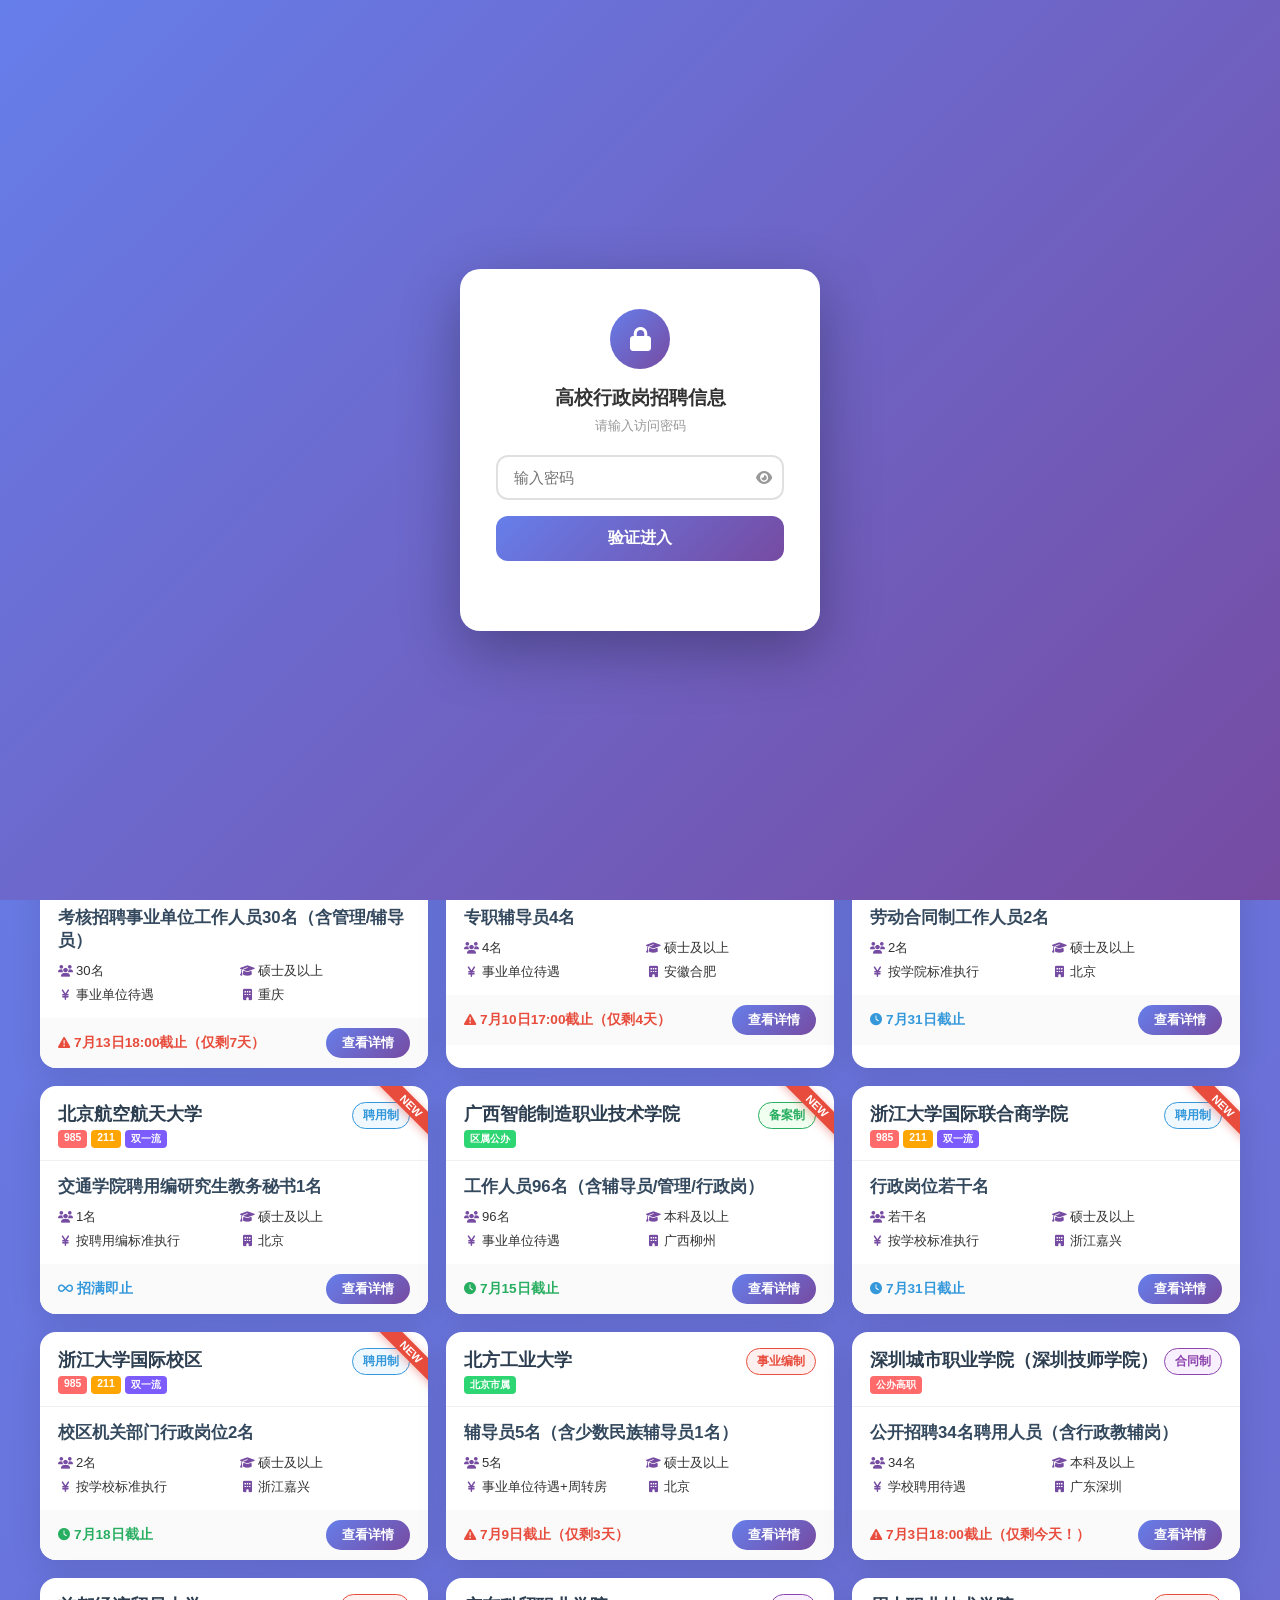
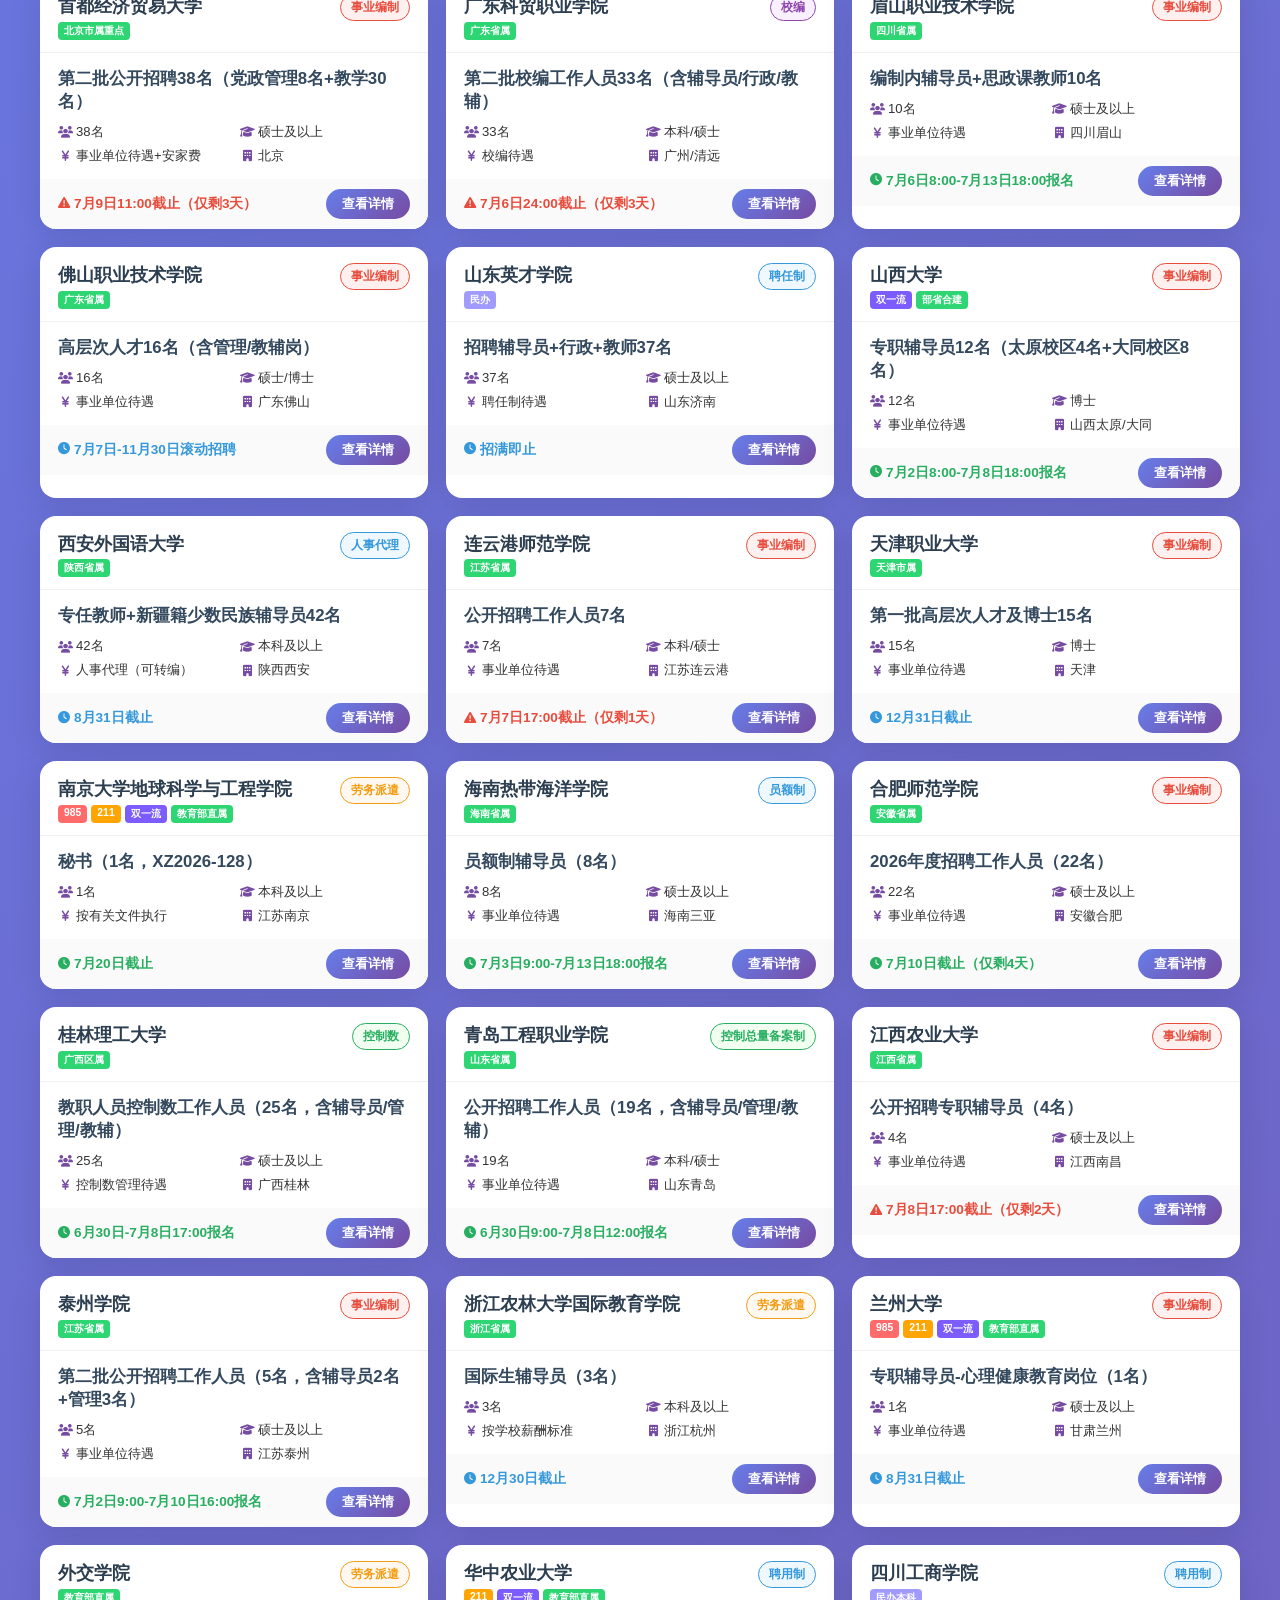
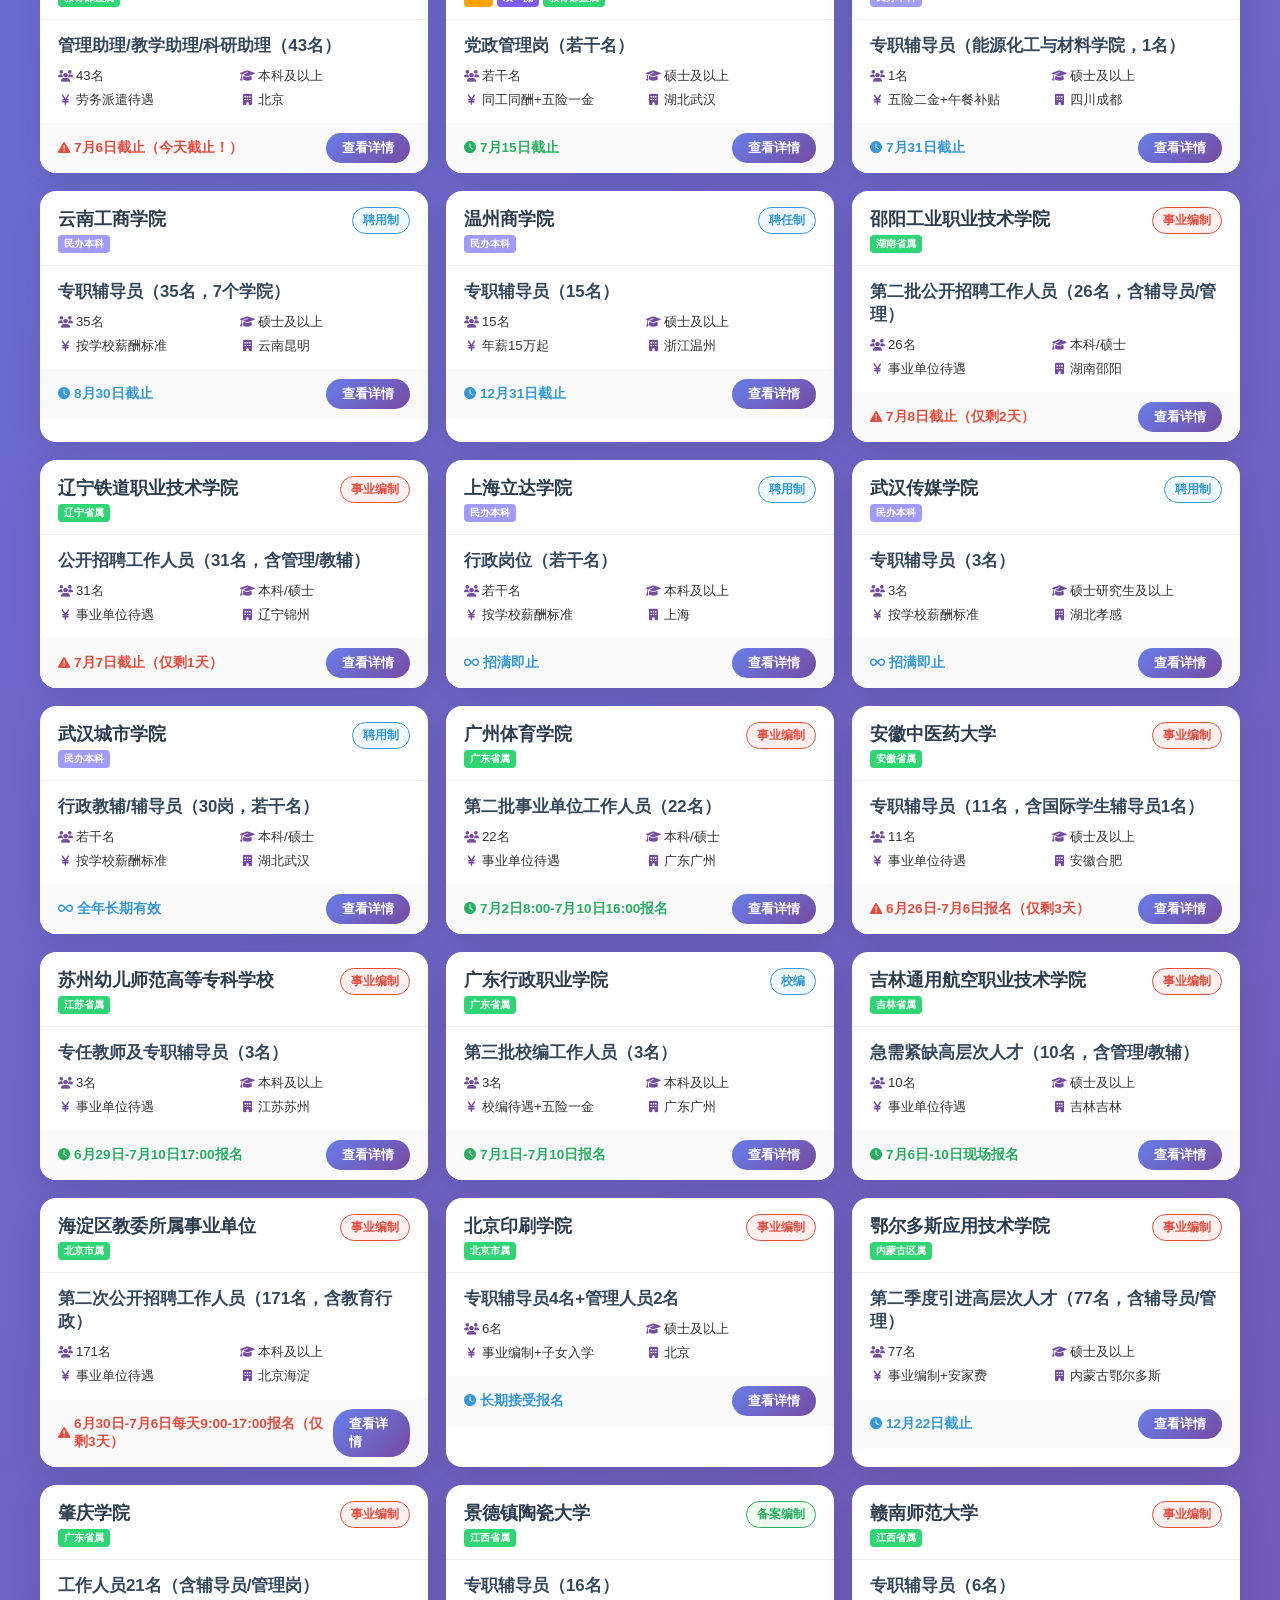
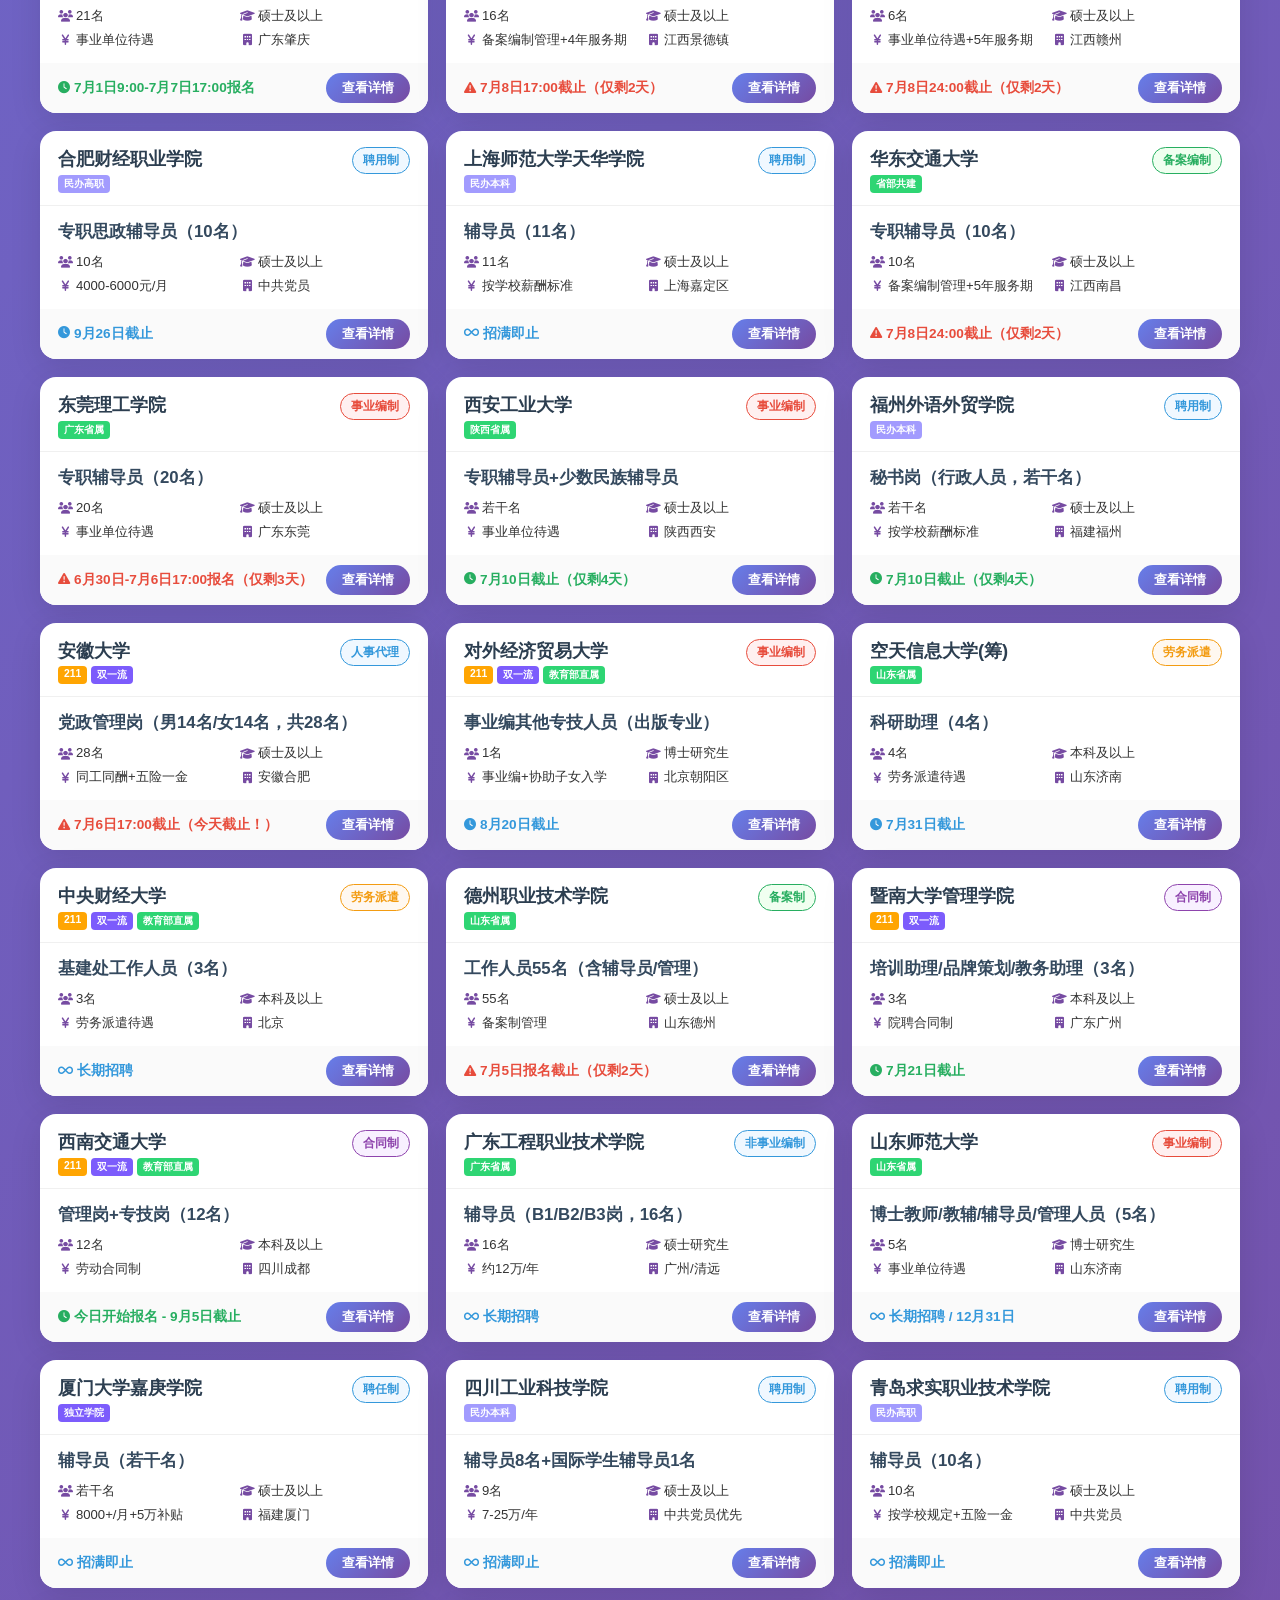
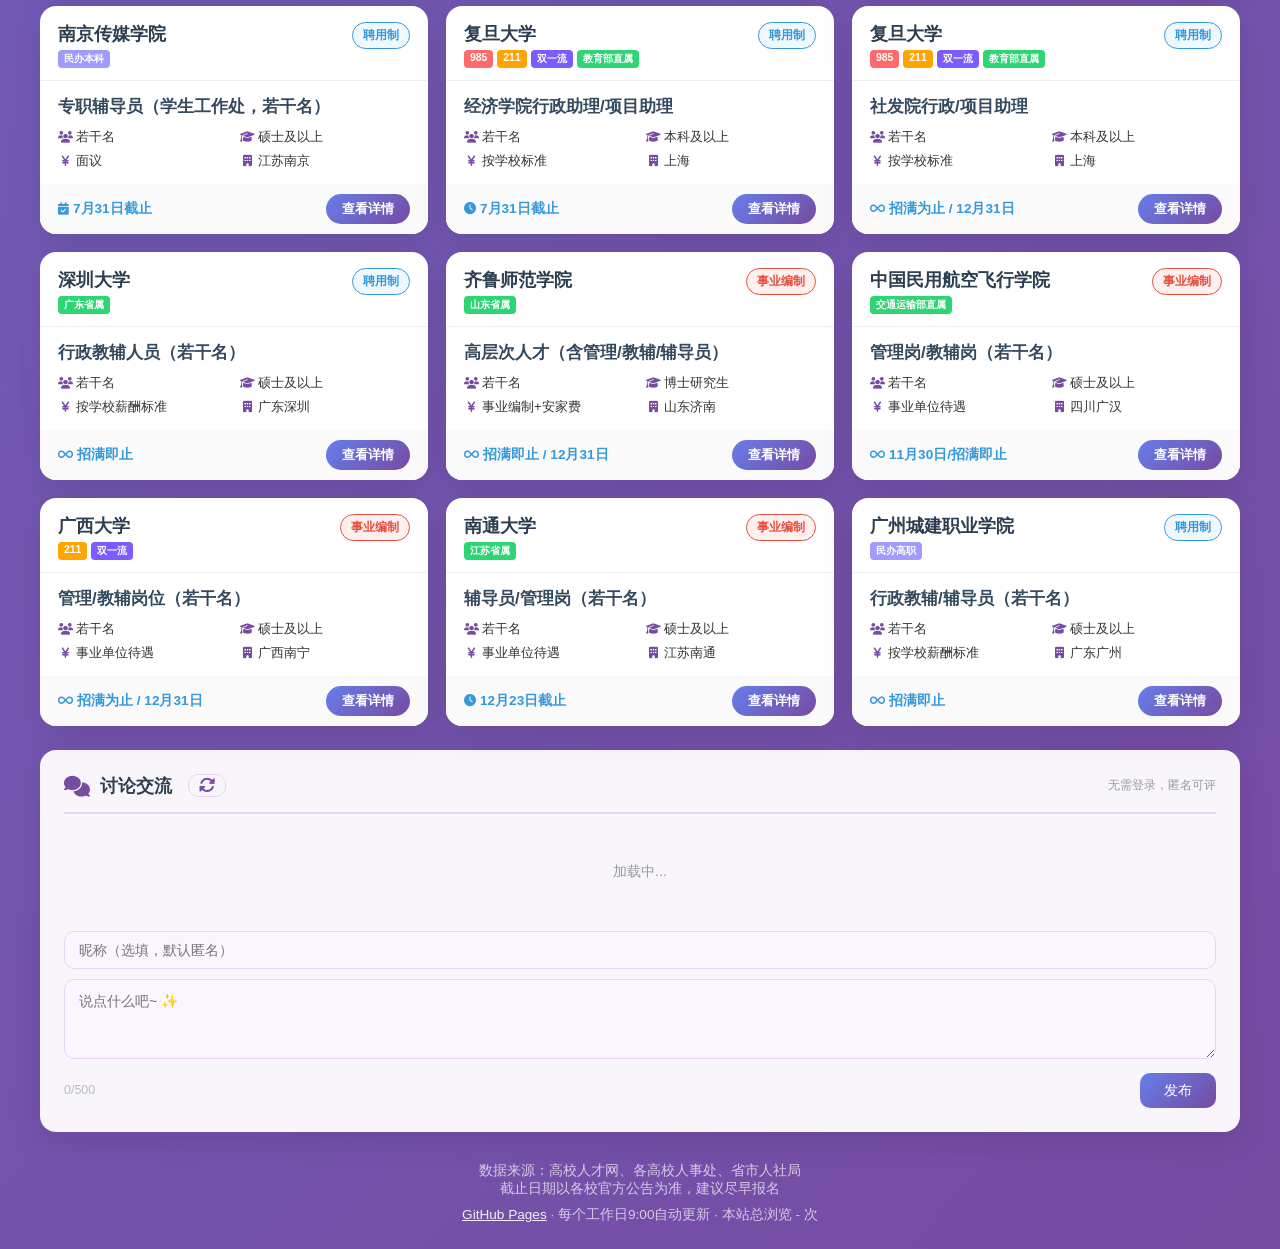
==== commit c8fe8c0f: "每日更新 - 2026年7月6日" ====
--- a/index.html
+++ b/index.html
@@ -3,7 +3,7 @@
 <head>
     <meta charset="UTF-8">
     <meta name="viewport" content="width=device-width, initial-scale=1.0">
-    <title>高校行政岗招聘信息 - 2026年7月2日</title>
+    <title>高校行政岗招聘信息 - 2026年7月6日</title>
     <link rel="stylesheet" href="https://cdn.bootcdn.net/ajax/libs/font-awesome/6.4.0/css/all.min.css">
     <style>
 
@@ -622,12 +622,12 @@
         <div class="header">
             <h1><i class="fas fa-graduation-cap"></i> 高校行政岗招聘信息</h1>
             <p>每日更新 · 只展示仍在报名中的岗位</p>
-            <div class="update-time"><i class="fas fa-clock"></i> 更新时间：2026年7月2日 09:00</div>
+            <div class="update-time"><i class="fas fa-clock"></i> 更新时间：2026年7月6日 09:00</div>
 
         <!-- 日期选择器 -->
         <div class="date-picker-bar">
             <span class="date-picker-label"><i class="fas fa-calendar-alt"></i> 查看日期</span>
-            <input type="date" id="datePicker" class="date-input" value="2026-07-02" min="2026-05-08" max="2026-07-01">
+            <input type="date" id="datePicker" class="date-input" value="2026-07-03" min="2026-05-08" max="2026-07-01">
             <button class="date-today-btn" onclick="goToday()">今天</button>
             <button class="date-nav-btn" onclick="goPrev()"><i class="fas fa-chevron-left"></i></button>
             <button class="date-nav-btn" onclick="goNext()"><i class="fas fa-chevron-right"></i></button>
@@ -643,11 +643,11 @@
         <!-- 统计栏 -->
         <div class="stats-bar">
             <div class="stat-item">
-                <span class="stat-num" id="totalCount">63</span>
+                <span class="stat-num" id="totalCount">78</span>
                 <span class="stat-label">在招岗位</span>
             </div>
             <div class="stat-item">
-                <span class="stat-num" id="urgentCount" style="color:#ff6b6b">5</span>
+                <span class="stat-num" id="urgentCount" style="color:#ff10b10b">22</span>
                 <span class="stat-label">即将截止</span>
             </div>
             <div class="stat-item">
@@ -655,7 +655,7 @@
                 <span class="stat-label">本期新增</span>
             </div>
             <div class="stat-item">
-                <span class="stat-num">600+</span>
+                <span class="stat-num">750+</span>
                 <span class="stat-label">招聘总人数</span>
             </div>
             <div class="stat-item">
@@ -704,17 +704,560 @@
                 <button class="filter-btn" data-filter="position" data-value="教辅">教辅</button>
             </div>
             <div class="filter-row" style="justify-content:space-between;">
-                <div class="filter-result">筛选结果：<span id="filteredCount">63</span> 个岗位</div>
+                <div class="filter-result">筛选结果：<span id="filteredCount">78</span> 个岗位</div>
                 <button class="reset-btn" onclick="resetFilters()"><i class="fas fa-redo"></i> 重置筛选</button>
             </div>
         </div>
 
         <!-- 岗位卡片 -->
         <div class="cards-grid" id="cardsGrid">
+            <div class="job-card" data-region="西南" data-education="硕士" data-hire="事业编制" data-position="行政管理" style="cursor:pointer" onclick="window.open('https://rlsbj.cq.gov.cn','_blank')">
+                <div class="new-badge">NEW</div>
+                <div class="card-header">
+                    <div>
+                        <div class="school-name">重庆交通大学</div>
+                        <div class="school-tags">
+                            <span class="tag tag-ministry">市属公办</span>
+                        </div>
+                    </div>
+                    <span class="hire-type-badge badge-bianzhi">事业编制</span>
+                </div>
+                <div class="card-body">
+                    <div class="position-name">考核招聘事业单位工作人员50名（含辅导员/管理岗）</div>
+                    <div class="info-grid">
+                        <div class="info-item"><i class="fas fa-users"></i> <span class="value">50名</span></div>
+                        <div class="info-item"><i class="fas fa-graduation-cap"></i> <span class="value">硕士及以上</span></div>
+                        <div class="info-item"><i class="fas fa-yen-sign"></i> <span class="value">事业单位待遇</span></div>
+                        <div class="info-item"><i class="fas fa-building"></i> <span class="value">重庆</span></div>
+                    </div>
+                </div>
+                <div class="card-footer">
+                    <div class="deadline deadline-urgent"><i class="fas fa-exclamation-triangle"></i> I/II类7月13日/III类8月31日截止</div>
+                    <a href="https://rlsbj.cq.gov.cn" target="_blank" class="apply-link" onclick="event.stopPropagation()">查看详情</a>
+                </div>
+            </div>
+
+            <div class="job-card" data-region="西南" data-education="硕士" data-hire="事业编制" data-position="辅导员" style="cursor:pointer" onclick="window.open('https://rlsbj.cq.gov.cn','_blank')">
+                <div class="new-badge">NEW</div>
+                <div class="card-header">
+                    <div>
+                        <div class="school-name">重庆第二师范学院</div>
+                        <div class="school-tags">
+                            <span class="tag tag-ministry">市属公办</span>
+                        </div>
+                    </div>
+                    <span class="hire-type-badge badge-bianzhi">事业编制</span>
+                </div>
+                <div class="card-body">
+                    <div class="position-name">考核招聘事业单位工作人员13名（含辅导员/管理岗）</div>
+                    <div class="info-grid">
+                        <div class="info-item"><i class="fas fa-users"></i> <span class="value">13名</span></div>
+                        <div class="info-item"><i class="fas fa-graduation-cap"></i> <span class="value">硕士及以上</span></div>
+                        <div class="info-item"><i class="fas fa-yen-sign"></i> <span class="value">事业单位待遇</span></div>
+                        <div class="info-item"><i class="fas fa-building"></i> <span class="value">重庆</span></div>
+                    </div>
+                </div>
+                <div class="card-footer">
+                    <div class="deadline deadline-normal"><i class="fas fa-clock"></i> 7月16日18:00截止</div>
+                    <a href="https://rlsbj.cq.gov.cn" target="_blank" class="apply-link" onclick="event.stopPropagation()">查看详情</a>
+                </div>
+            </div>
+
+            <div class="job-card" data-region="西南" data-education="硕士" data-hire="事业编制" data-position="行政管理" style="cursor:pointer" onclick="window.open('https://rlsbj.cq.gov.cn','_blank')">
+                <div class="new-badge">NEW</div>
+                <div class="card-header">
+                    <div>
+                        <div class="school-name">重庆建筑工程职业学院</div>
+                        <div class="school-tags">
+                            <span class="tag tag-ministry">市属公办</span>
+                        </div>
+                    </div>
+                    <span class="hire-type-badge badge-bianzhi">事业编制</span>
+                </div>
+                <div class="card-body">
+                    <div class="position-name">考核招聘事业单位工作人员8名（含管理岗）</div>
+                    <div class="info-grid">
+                        <div class="info-item"><i class="fas fa-users"></i> <span class="value">8名</span></div>
+                        <div class="info-item"><i class="fas fa-graduation-cap"></i> <span class="value">硕士及以上</span></div>
+                        <div class="info-item"><i class="fas fa-yen-sign"></i> <span class="value">事业单位待遇</span></div>
+                        <div class="info-item"><i class="fas fa-building"></i> <span class="value">重庆</span></div>
+                    </div>
+                </div>
+                <div class="card-footer">
+                    <div class="deadline deadline-urgent"><i class="fas fa-exclamation-triangle"></i> 7月13日18:00截止（仅剩7天）</div>
+                    <a href="https://rlsbj.cq.gov.cn" target="_blank" class="apply-link" onclick="event.stopPropagation()">查看详情</a>
+                </div>
+            </div>
+
+            <div class="job-card" data-region="西南" data-education="硕士" data-hire="事业编制" data-position="行政管理" style="cursor:pointer" onclick="window.open('https://www.cqepc.com.cn/info/1014/11093.htm','_blank')">
+                <div class="new-badge">NEW</div>
+                <div class="card-header">
+                    <div>
+                        <div class="school-name">重庆电力高等专科学校</div>
+                        <div class="school-tags">
+                            <span class="tag tag-ministry">市属公办</span>
+                        </div>
+                    </div>
+                    <span class="hire-type-badge badge-bianzhi">事业编制</span>
+                </div>
+                <div class="card-body">
+                    <div class="position-name">考核招聘事业单位工作人员30名（含管理/辅导员）</div>
+                    <div class="info-grid">
+                        <div class="info-item"><i class="fas fa-users"></i> <span class="value">30名</span></div>
+                        <div class="info-item"><i class="fas fa-graduation-cap"></i> <span class="value">硕士及以上</span></div>
+                        <div class="info-item"><i class="fas fa-yen-sign"></i> <span class="value">事业单位待遇</span></div>
+                        <div class="info-item"><i class="fas fa-building"></i> <span class="value">重庆</span></div>
+                    </div>
+                </div>
+                <div class="card-footer">
+                    <div class="deadline deadline-urgent"><i class="fas fa-exclamation-triangle"></i> 7月13日18:00截止（仅剩7天）</div>
+                    <a href="https://www.cqepc.com.cn/info/1014/11093.htm" target="_blank" class="apply-link" onclick="event.stopPropagation()">查看详情</a>
+                </div>
+            </div>
+
+            <div class="job-card" data-region="华东" data-education="硕士" data-hire="事业编制" data-position="辅导员" style="cursor:pointer" onclick="window.open('https://www.chu.edu.cn/2026/0701/c27a211706/page.htm','_blank')">
+                <div class="new-badge">NEW</div>
+                <div class="card-header">
+                    <div>
+                        <div class="school-name">巢湖学院</div>
+                        <div class="school-tags">
+                            <span class="tag tag-ministry">省属公办</span>
+                        </div>
+                    </div>
+                    <span class="hire-type-badge badge-bianzhi">事业编制</span>
+                </div>
+                <div class="card-body">
+                    <div class="position-name">专职辅导员4名</div>
+                    <div class="info-grid">
+                        <div class="info-item"><i class="fas fa-users"></i> <span class="value">4名</span></div>
+                        <div class="info-item"><i class="fas fa-graduation-cap"></i> <span class="value">硕士及以上</span></div>
+                        <div class="info-item"><i class="fas fa-yen-sign"></i> <span class="value">事业单位待遇</span></div>
+                        <div class="info-item"><i class="fas fa-building"></i> <span class="value">安徽合肥</span></div>
+                    </div>
+                </div>
+                <div class="card-footer">
+                    <div class="deadline deadline-urgent"><i class="fas fa-exclamation-triangle"></i> 7月10日17:00截止（仅剩4天）</div>
+                    <a href="https://www.chu.edu.cn/2026/0701/c27a211706/page.htm" target="_blank" class="apply-link" onclick="event.stopPropagation()">查看详情</a>
+                </div>
+            </div>
+
+            <div class="job-card" data-region="华北" data-education="硕士" data-hire="劳务派遣" data-position="行政管理" style="cursor:pointer" onclick="window.open('https://www.uir.cn/info/1301/27491.htm','_blank')">
+                <div class="new-badge">NEW</div>
+                <div class="card-header">
+                    <div>
+                        <div class="school-name">国际关系学院</div>
+                        <div class="school-tags">
+                            <span class="tag tag-ministry">教育部直属</span>
+                        </div>
+                    </div>
+                    <span class="hire-type-badge badge-laowu">劳务派遣</span>
+                </div>
+                <div class="card-body">
+                    <div class="position-name">劳动合同制工作人员2名</div>
+                    <div class="info-grid">
+                        <div class="info-item"><i class="fas fa-users"></i> <span class="value">2名</span></div>
+                        <div class="info-item"><i class="fas fa-graduation-cap"></i> <span class="value">硕士及以上</span></div>
+                        <div class="info-item"><i class="fas fa-yen-sign"></i> <span class="value">按学院标准执行</span></div>
+                        <div class="info-item"><i class="fas fa-building"></i> <span class="value">北京</span></div>
+                    </div>
+                </div>
+                <div class="card-footer">
+                    <div class="deadline deadline-long"><i class="fas fa-clock"></i> 7月31日截止</div>
+                    <a href="https://www.uir.cn/info/1301/27491.htm" target="_blank" class="apply-link" onclick="event.stopPropagation()">查看详情</a>
+                </div>
+            </div>
+
+            <div class="job-card" data-region="华北" data-education="硕士" data-hire="聘用制" data-position="行政管理" style="cursor:pointer" onclick="window.open('https://rsc.buaa.edu.cn/info/1049/7180.htm','_blank')">
+                <div class="new-badge">NEW</div>
+                <div class="card-header">
+                    <div>
+                        <div class="school-name">北京航空航天大学</div>
+                        <div class="school-tags">
+                            <span class="tag tag-985">985</span>
+                            <span class="tag tag-211">211</span>
+                            <span class="tag tag-double-first">双一流</span>
+                        </div>
+                    </div>
+                    <span class="hire-type-badge badge-pinyong">聘用制</span>
+                </div>
+                <div class="card-body">
+                    <div class="position-name">交通学院聘用编研究生教务秘书1名</div>
+                    <div class="info-grid">
+                        <div class="info-item"><i class="fas fa-users"></i> <span class="value">1名</span></div>
+                        <div class="info-item"><i class="fas fa-graduation-cap"></i> <span class="value">硕士及以上</span></div>
+                        <div class="info-item"><i class="fas fa-yen-sign"></i> <span class="value">按聘用编标准执行</span></div>
+                        <div class="info-item"><i class="fas fa-building"></i> <span class="value">北京</span></div>
+                    </div>
+                </div>
+                <div class="card-footer">
+                    <div class="deadline deadline-long"><i class="fas fa-infinity"></i> 招满即止</div>
+                    <a href="https://rsc.buaa.edu.cn/info/1049/7180.htm" target="_blank" class="apply-link" onclick="event.stopPropagation()">查看详情</a>
+                </div>
+            </div>
+
+            <div class="job-card" data-region="华南" data-education="本科" data-hire="备案制" data-position="辅导员" style="cursor:pointer" onclick="window.open('https://gxt.gxzf.gov.cn/xxgk/rs/zkzl/t27848065.shtml','_blank')">
+                <div class="new-badge">NEW</div>
+                <div class="card-header">
+                    <div>
+                        <div class="school-name">广西智能制造职业技术学院</div>
+                        <div class="school-tags">
+                            <span class="tag tag-ministry">区属公办</span>
+                        </div>
+                    </div>
+                    <span class="hire-type-badge badge-beian">备案制</span>
+                </div>
+                <div class="card-body">
+                    <div class="position-name">工作人员96名（含辅导员/管理/行政岗）</div>
+                    <div class="info-grid">
+                        <div class="info-item"><i class="fas fa-users"></i> <span class="value">96名</span></div>
+                        <div class="info-item"><i class="fas fa-graduation-cap"></i> <span class="value">本科及以上</span></div>
+                        <div class="info-item"><i class="fas fa-yen-sign"></i> <span class="value">事业单位待遇</span></div>
+                        <div class="info-item"><i class="fas fa-building"></i> <span class="value">广西柳州</span></div>
+                    </div>
+                </div>
+                <div class="card-footer">
+                    <div class="deadline deadline-normal"><i class="fas fa-clock"></i> 7月15日截止</div>
+                    <a href="https://gxt.gxzf.gov.cn/xxgk/rs/zkzl/t27848065.shtml" target="_blank" class="apply-link" onclick="event.stopPropagation()">查看详情</a>
+                </div>
+            </div>
+
+            <div class="job-card" data-region="华东" data-education="硕士" data-hire="聘用制" data-position="行政管理" style="cursor:pointer" onclick="window.open('https://www.gaoxiaojob.com/announcement/detail/413187.html','_blank')">
+                <div class="new-badge">NEW</div>
+                <div class="card-header">
+                    <div>
+                        <div class="school-name">浙江大学国际联合商学院</div>
+                        <div class="school-tags">
+                            <span class="tag tag-985">985</span>
+                            <span class="tag tag-211">211</span>
+                            <span class="tag tag-double-first">双一流</span>
+                        </div>
+                    </div>
+                    <span class="hire-type-badge badge-pinyong">聘用制</span>
+                </div>
+                <div class="card-body">
+                    <div class="position-name">行政岗位若干名</div>
+                    <div class="info-grid">
+                        <div class="info-item"><i class="fas fa-users"></i> <span class="value">若干名</span></div>
+                        <div class="info-item"><i class="fas fa-graduation-cap"></i> <span class="value">硕士及以上</span></div>
+                        <div class="info-item"><i class="fas fa-yen-sign"></i> <span class="value">按学校标准执行</span></div>
+                        <div class="info-item"><i class="fas fa-building"></i> <span class="value">浙江嘉兴</span></div>
+                    </div>
+                </div>
+                <div class="card-footer">
+                    <div class="deadline deadline-long"><i class="fas fa-clock"></i> 7月31日截止</div>
+                    <a href="https://www.gaoxiaojob.com/announcement/detail/413187.html" target="_blank" class="apply-link" onclick="event.stopPropagation()">查看详情</a>
+                </div>
+            </div>
+
+            <div class="job-card" data-region="华东" data-education="硕士" data-hire="聘用制" data-position="行政管理" style="cursor:pointer" onclick="window.open('https://www.gaoxiaojob.com/announcement/detail/413081.html','_blank')">
+                <div class="new-badge">NEW</div>
+                <div class="card-header">
+                    <div>
+                        <div class="school-name">浙江大学国际校区</div>
+                        <div class="school-tags">
+                            <span class="tag tag-985">985</span>
+                            <span class="tag tag-211">211</span>
+                            <span class="tag tag-double-first">双一流</span>
+                        </div>
+                    </div>
+                    <span class="hire-type-badge badge-pinyong">聘用制</span>
+                </div>
+                <div class="card-body">
+                    <div class="position-name">校区机关部门行政岗位2名</div>
+                    <div class="info-grid">
+                        <div class="info-item"><i class="fas fa-users"></i> <span class="value">2名</span></div>
+                        <div class="info-item"><i class="fas fa-graduation-cap"></i> <span class="value">硕士及以上</span></div>
+                        <div class="info-item"><i class="fas fa-yen-sign"></i> <span class="value">按学校标准执行</span></div>
+                        <div class="info-item"><i class="fas fa-building"></i> <span class="value">浙江嘉兴</span></div>
+                    </div>
+                </div>
+                <div class="card-footer">
+                    <div class="deadline deadline-normal"><i class="fas fa-clock"></i> 7月18日截止</div>
+                    <a href="https://www.gaoxiaojob.com/announcement/detail/413081.html" target="_blank" class="apply-link" onclick="event.stopPropagation()">查看详情</a>
+                </div>
+            </div>
+
+
+
+            <div class="job-card" data-region="华北" data-education="硕士" data-hire="事业编制" data-position="辅导员" style="cursor:pointer" onclick="window.open('https://zhaopin.ncut.edu.cn','_blank')">
+                <div class="card-header">
+                    <div>
+                        <div class="school-name">北方工业大学</div>
+                        <div class="school-tags">
+                            <span class="tag tag-ministry">北京市属</span>
+                        </div>
+                    </div>
+                    <span class="hire-type-badge badge-bianzhi">事业编制</span>
+                </div>
+                <div class="card-body">
+                    <div class="position-name">辅导员5名（含少数民族辅导员1名）</div>
+                    <div class="info-grid">
+                        <div class="info-item"><i class="fas fa-users"></i> <span class="value">5名</span></div>
+                        <div class="info-item"><i class="fas fa-graduation-cap"></i> <span class="value">硕士及以上</span></div>
+                        <div class="info-item"><i class="fas fa-yen-sign"></i> <span class="value">事业单位待遇+周转房</span></div>
+                        <div class="info-item"><i class="fas fa-building"></i> <span class="value">北京</span></div>
+                    </div>
+                </div>
+                <div class="card-footer">
+                    <div class="deadline deadline-urgent"><i class="fas fa-exclamation-triangle"></i> 7月9日截止（仅剩3天）</div>
+                    <a href="https://zhaopin.ncut.edu.cn" target="_blank" class="apply-link" onclick="event.stopPropagation()">查看详情</a>
+                </div>
+            </div>
+
+            <div class="job-card" data-region="华南" data-education="本科" data-hire="合同制" data-position="行政管理" style="cursor:pointer" onclick="window.open('https://zp.ssti.net.cn','_blank')">
+                <div class="card-header">
+                    <div>
+                        <div class="school-name">深圳城市职业学院（深圳技师学院）</div>
+                        <div class="school-tags">
+                            <span class="tag tag-985">公办高职</span>
+                        </div>
+                    </div>
+                    <span class="hire-type-badge badge-hetong">合同制</span>
+                </div>
+                <div class="card-body">
+                    <div class="position-name">公开招聘34名聘用人员（含行政教辅岗）</div>
+                    <div class="info-grid">
+                        <div class="info-item"><i class="fas fa-users"></i> <span class="value">34名</span></div>
+                        <div class="info-item"><i class="fas fa-graduation-cap"></i> <span class="value">本科及以上</span></div>
+                        <div class="info-item"><i class="fas fa-yen-sign"></i> <span class="value">学校聘用待遇</span></div>
+                        <div class="info-item"><i class="fas fa-building"></i> <span class="value">广东深圳</span></div>
+                    </div>
+                </div>
+                <div class="card-footer">
+                    <div class="deadline deadline-urgent"><i class="fas fa-exclamation-triangle"></i> 7月3日18:00截止（仅剩今天！）</div>
+                    <a href="https://zp.ssti.net.cn" target="_blank" class="apply-link" onclick="event.stopPropagation()">查看详情</a>
+                </div>
+            </div>
+
+            <div class="job-card" data-region="华北" data-education="硕士" data-hire="事业编制" data-position="行政管理">
+                <div class="card-header">
+                    <div>
+                        <div class="school-name">首都经济贸易大学</div>
+                        <div class="school-tags">
+                            <span class="tag tag-ministry">北京市属重点</span>
+                        </div>
+                    </div>
+                    <span class="hire-type-badge badge-bianzhi">事业编制</span>
+                </div>
+                <div class="card-body">
+                    <div class="position-name">第二批公开招聘38名（党政管理8名+教学30名）</div>
+                    <div class="info-grid">
+                        <div class="info-item"><i class="fas fa-users"></i> <span class="value">38名</span></div>
+                        <div class="info-item"><i class="fas fa-graduation-cap"></i> <span class="value">硕士及以上</span></div>
+                        <div class="info-item"><i class="fas fa-yen-sign"></i> <span class="value">事业单位待遇+安家费</span></div>
+                        <div class="info-item"><i class="fas fa-building"></i> <span class="value">北京</span></div>
+                    </div>
+                </div>
+                <div class="card-footer">
+                    <div class="deadline deadline-urgent"><i class="fas fa-exclamation-triangle"></i> 7月9日11:00截止（仅剩3天）</div>
+                    <a href="https://zhaopin.cueb.edu.cn" target="_blank" class="apply-link" onclick="event.stopPropagation()">查看详情</a>
+                </div>
+            </div>
+
+            <div class="job-card" data-region="华南" data-education="本科" data-hire="聘用制" data-position="辅导员">
+                <div class="card-header">
+                    <div>
+                        <div class="school-name">广东科贸职业学院</div>
+                        <div class="school-tags">
+                            <span class="tag tag-ministry">广东省属</span>
+                        </div>
+                    </div>
+                    <span class="hire-type-badge badge-hetong">校编</span>
+                </div>
+                <div class="card-body">
+                    <div class="position-name">第二批校编工作人员33名（含辅导员/行政/教辅）</div>
+                    <div class="info-grid">
+                        <div class="info-item"><i class="fas fa-users"></i> <span class="value">33名</span></div>
+                        <div class="info-item"><i class="fas fa-graduation-cap"></i> <span class="value">本科/硕士</span></div>
+                        <div class="info-item"><i class="fas fa-yen-sign"></i> <span class="value">校编待遇</span></div>
+                        <div class="info-item"><i class="fas fa-building"></i> <span class="value">广州/清远</span></div>
+                    </div>
+                </div>
+                <div class="card-footer">
+                    <div class="deadline deadline-urgent"><i class="fas fa-exclamation-triangle"></i> 7月6日24:00截止（仅剩3天）</div>
+                    <a href="https://aic.gdkm.edu.cn/hrms/recruit/#/login" target="_blank" class="apply-link" onclick="event.stopPropagation()">查看详情</a>
+                </div>
+            </div>
+
+            <div class="job-card" data-region="西南" data-education="硕士" data-hire="事业编制" data-position="辅导员">
+                <div class="card-header">
+                    <div>
+                        <div class="school-name">眉山职业技术学院</div>
+                        <div class="school-tags">
+                            <span class="tag tag-ministry">四川省属</span>
+                        </div>
+                    </div>
+                    <span class="hire-type-badge badge-bianzhi">事业编制</span>
+                </div>
+                <div class="card-body">
+                    <div class="position-name">编制内辅导员+思政课教师10名</div>
+                    <div class="info-grid">
+                        <div class="info-item"><i class="fas fa-users"></i> <span class="value">10名</span></div>
+                        <div class="info-item"><i class="fas fa-graduation-cap"></i> <span class="value">硕士及以上</span></div>
+                        <div class="info-item"><i class="fas fa-yen-sign"></i> <span class="value">事业单位待遇</span></div>
+                        <div class="info-item"><i class="fas fa-building"></i> <span class="value">四川眉山</span></div>
+                    </div>
+                </div>
+                <div class="card-footer">
+                    <div class="deadline deadline-normal"><i class="fas fa-clock"></i> 7月6日8:00-7月13日18:00报名</div>
+                    <a href="https://wbdt.msvtc.cn/EIP/nonlogin/user/index.htm" target="_blank" class="apply-link" onclick="event.stopPropagation()">查看详情</a>
+                </div>
+            </div>
+
+            <div class="job-card" data-region="华南" data-education="硕士" data-hire="事业编制" data-position="行政管理">
+                <div class="card-header">
+                    <div>
+                        <div class="school-name">佛山职业技术学院</div>
+                        <div class="school-tags">
+                            <span class="tag tag-ministry">广东省属</span>
+                        </div>
+                    </div>
+                    <span class="hire-type-badge badge-bianzhi">事业编制</span>
+                </div>
+                <div class="card-body">
+                    <div class="position-name">高层次人才16名（含管理/教辅岗）</div>
+                    <div class="info-grid">
+                        <div class="info-item"><i class="fas fa-users"></i> <span class="value">16名</span></div>
+                        <div class="info-item"><i class="fas fa-graduation-cap"></i> <span class="value">硕士/博士</span></div>
+                        <div class="info-item"><i class="fas fa-yen-sign"></i> <span class="value">事业单位待遇</span></div>
+                        <div class="info-item"><i class="fas fa-building"></i> <span class="value">广东佛山</span></div>
+                    </div>
+                </div>
+                <div class="card-footer">
+                    <div class="deadline deadline-long"><i class="fas fa-clock"></i> 7月7日-11月30日滚动招聘</div>
+                    <a href="https://hrss.foshan.gov.cn/zwgk/jgsydwzl/content/post_7184940.html" target="_blank" class="apply-link" onclick="event.stopPropagation()">查看详情</a>
+                </div>
+            </div>
+
+            <div class="job-card" data-region="华东" data-education="硕士" data-hire="聘用制" data-position="辅导员">
+                <div class="card-header">
+                    <div>
+                        <div class="school-name">山东英才学院</div>
+                        <div class="school-tags">
+                            <span class="tag tag-private">民办</span>
+                        </div>
+                    </div>
+                    <span class="hire-type-badge badge-pinyong">聘任制</span>
+                </div>
+                <div class="card-body">
+                    <div class="position-name">招聘辅导员+行政+教师37名</div>
+                    <div class="info-grid">
+                        <div class="info-item"><i class="fas fa-users"></i> <span class="value">37名</span></div>
+                        <div class="info-item"><i class="fas fa-graduation-cap"></i> <span class="value">硕士及以上</span></div>
+                        <div class="info-item"><i class="fas fa-yen-sign"></i> <span class="value">聘任制待遇</span></div>
+                        <div class="info-item"><i class="fas fa-building"></i> <span class="value">山东济南</span></div>
+                    </div>
+                </div>
+                <div class="card-footer">
+                    <div class="deadline deadline-long"><i class="fas fa-clock"></i> 招满即止</div>
+                    <a href="http://www.sdycu.edu.cn/rlzy/info/1024/1733.htm" target="_blank" class="apply-link" onclick="event.stopPropagation()">查看详情</a>
+                </div>
+            </div>
+
+            <div class="job-card" data-region="华北" data-education="博士" data-hire="事业编制" data-position="辅导员">
+                <div class="card-header">
+                    <div>
+                        <div class="school-name">山西大学</div>
+                        <div class="school-tags">
+                            <span class="tag tag-double-first">双一流</span><span class="tag tag-ministry">部省合建</span>
+                        </div>
+                    </div>
+                    <span class="hire-type-badge badge-bianzhi">事业编制</span>
+                </div>
+                <div class="card-body">
+                    <div class="position-name">专职辅导员12名（太原校区4名+大同校区8名）</div>
+                    <div class="info-grid">
+                        <div class="info-item"><i class="fas fa-users"></i> <span class="value">12名</span></div>
+                        <div class="info-item"><i class="fas fa-graduation-cap"></i> <span class="value">博士</span></div>
+                        <div class="info-item"><i class="fas fa-yen-sign"></i> <span class="value">事业单位待遇</span></div>
+                        <div class="info-item"><i class="fas fa-building"></i> <span class="value">山西太原/大同</span></div>
+                    </div>
+                </div>
+                <div class="card-footer">
+                    <div class="deadline deadline-normal"><i class="fas fa-clock"></i> 7月2日8:00-7月8日18:00报名</div>
+                    <a href="https://rsc.sxu.edu.cn/gkzp/741b4d3f390f427992d1d216127cc4dc.htm" target="_blank" class="apply-link" onclick="event.stopPropagation()">查看详情</a>
+                </div>
+            </div>
+
+            <div class="job-card" data-region="西北" data-education="本科" data-hire="聘用制" data-position="辅导员">
+                <div class="card-header">
+                    <div>
+                        <div class="school-name">西安外国语大学</div>
+                        <div class="school-tags">
+                            <span class="tag tag-ministry">陕西省属</span>
+                        </div>
+                    </div>
+                    <span class="hire-type-badge badge-pinyong">人事代理</span>
+                </div>
+                <div class="card-body">
+                    <div class="position-name">专任教师+新疆籍少数民族辅导员42名</div>
+                    <div class="info-grid">
+                        <div class="info-item"><i class="fas fa-users"></i> <span class="value">42名</span></div>
+                        <div class="info-item"><i class="fas fa-graduation-cap"></i> <span class="value">本科及以上</span></div>
+                        <div class="info-item"><i class="fas fa-yen-sign"></i> <span class="value">人事代理（可转编）</span></div>
+                        <div class="info-item"><i class="fas fa-building"></i> <span class="value">陕西西安</span></div>
+                    </div>
+                </div>
+                <div class="card-footer">
+                    <div class="deadline deadline-long"><i class="fas fa-clock"></i> 8月31日截止</div>
+                    <a href="http://zp.xisu.edu.cn" target="_blank" class="apply-link" onclick="event.stopPropagation()">查看详情</a>
+                </div>
+            </div>
+
+            <div class="job-card" data-region="华东" data-education="硕士" data-hire="事业编制" data-position="行政管理">
+                <div class="card-header">
+                    <div>
+                        <div class="school-name">连云港师范学院</div>
+                        <div class="school-tags">
+                            <span class="tag tag-ministry">江苏省属</span>
+                        </div>
+                    </div>
+                    <span class="hire-type-badge badge-bianzhi">事业编制</span>
+                </div>
+                <div class="card-body">
+                    <div class="position-name">公开招聘工作人员7名</div>
+                    <div class="info-grid">
+                        <div class="info-item"><i class="fas fa-users"></i> <span class="value">7名</span></div>
+                        <div class="info-item"><i class="fas fa-graduation-cap"></i> <span class="value">本科/硕士</span></div>
+                        <div class="info-item"><i class="fas fa-yen-sign"></i> <span class="value">事业单位待遇</span></div>
+                        <div class="info-item"><i class="fas fa-building"></i> <span class="value">江苏连云港</span></div>
+                    </div>
+                </div>
+                <div class="card-footer">
+                    <div class="deadline deadline-urgent"><i class="fas fa-exclamation-triangle"></i> 7月7日17:00截止（仅剩1天）</div>
+                    <a href="https://www.lygsf.edu.cn/2026/0630/c1151a41041/page.htm" target="_blank" class="apply-link" onclick="event.stopPropagation()">查看详情</a>
+                </div>
+            </div>
+
+            <div class="job-card" data-region="华北" data-education="博士" data-hire="事业编制" data-position="行政管理">
+                <div class="card-header">
+                    <div>
+                        <div class="school-name">天津职业大学</div>
+                        <div class="school-tags">
+                            <span class="tag tag-ministry">天津市属</span>
+                        </div>
+                    </div>
+                    <span class="hire-type-badge badge-bianzhi">事业编制</span>
+                </div>
+                <div class="card-body">
+                    <div class="position-name">第一批高层次人才及博士15名</div>
+                    <div class="info-grid">
+                        <div class="info-item"><i class="fas fa-users"></i> <span class="value">15名</span></div>
+                        <div class="info-item"><i class="fas fa-graduation-cap"></i> <span class="value">博士</span></div>
+                        <div class="info-item"><i class="fas fa-yen-sign"></i> <span class="value">事业单位待遇</span></div>
+                        <div class="info-item"><i class="fas fa-building"></i> <span class="value">天津</span></div>
+                    </div>
+                </div>
+                <div class="card-footer">
+                    <div class="deadline deadline-long"><i class="fas fa-clock"></i> 12月31日截止</div>
+                    <a href="https://www.gaoxiaojob.com/announcement/detail/412872.html" target="_blank" class="apply-link" onclick="event.stopPropagation()">查看详情</a>
+                </div>
+            </div>
+
+
 
             <div class="job-card" data-region="华东" data-education="本科" data-hire="劳务派遣" data-position="行政管理">
-                <div class="new-badge">NEW</div>
-                <div class="card-header">
+                                <div class="card-header">
                     <div>
                         <div class="school-name">南京大学地球科学与工程学院</div>
                         <div class="school-tags">
@@ -738,35 +1281,8 @@
                 </div>
             </div>
 
-            <div class="job-card" data-region="华东" data-education="硕士" data-hire="事业编制" data-position="辅导员">
-                <div class="new-badge">NEW</div>
-                <div class="card-header">
-                    <div>
-                        <div class="school-name">皖西学院</div>
-                        <div class="school-tags">
-                            <span class="tag tag-ministry">安徽省属</span>
-                        </div>
-                    </div>
-                    <span class="hire-type-badge badge-bianzhi">事业编制</span>
-                </div>
-                <div class="card-body">
-                    <div class="position-name">公开招聘工作人员（18名，含辅导员16名+体育2名）</div>
-                    <div class="info-grid">
-                        <div class="info-item"><i class="fas fa-users"></i> <span class="value">18名</span></div>
-                        <div class="info-item"><i class="fas fa-graduation-cap"></i> <span class="value">硕士及以上</span></div>
-                        <div class="info-item"><i class="fas fa-yen-sign"></i> <span class="value">事业单位待遇</span></div>
-                        <div class="info-item"><i class="fas fa-building"></i> <span class="value">安徽六安</span></div>
-                    </div>
-                </div>
-                <div class="card-footer">
-                    <div class="deadline deadline-normal"><i class="fas fa-clock"></i> 7月3日10:00-7月12日10:00报名</div>
-                    <a href="https://www.51test.net/show/11301883.html" target="_blank" class="apply-link" onclick="event.stopPropagation()">查看详情</a>
-                </div>
-            </div>
-
             <div class="job-card" data-region="华南" data-education="硕士" data-hire="聘用制" data-position="辅导员">
-                <div class="new-badge">NEW</div>
-                <div class="card-header">
+                                <div class="card-header">
                     <div>
                         <div class="school-name">海南热带海洋学院</div>
                         <div class="school-tags">
@@ -791,8 +1307,7 @@
             </div>
 
             <div class="job-card" data-region="华东" data-education="硕士" data-hire="事业编制" data-position="辅导员">
-                <div class="new-badge">NEW</div>
-                <div class="card-header">
+                                <div class="card-header">
                     <div>
                         <div class="school-name">合肥师范学院</div>
                         <div class="school-tags">
@@ -811,14 +1326,13 @@
                     </div>
                 </div>
                 <div class="card-footer">
-                    <div class="deadline deadline-urgent"><i class="fas fa-exclamation-triangle"></i> 7月10日截止（仅剩8天）</div>
+                    <div class="deadline deadline-normal"><i class="fas fa-clock"></i> 7月10日截止（仅剩4天）</div>
                     <a href="https://www.hfnu.edu.cn/info/1045/395633.htm" target="_blank" class="apply-link" onclick="event.stopPropagation()">查看详情</a>
                 </div>
             </div>
 
             <div class="job-card" data-region="华南" data-education="硕士" data-hire="事业编制" data-position="辅导员">
-                <div class="new-badge">NEW</div>
-                <div class="card-header">
+                                <div class="card-header">
                     <div>
                         <div class="school-name">桂林理工大学</div>
                         <div class="school-tags">
@@ -843,8 +1357,7 @@
             </div>
 
             <div class="job-card" data-region="华东" data-education="本科" data-hire="备案制" data-position="行政管理">
-                <div class="new-badge">NEW</div>
-                <div class="card-header">
+                                <div class="card-header">
                     <div>
                         <div class="school-name">青岛工程职业学院</div>
                         <div class="school-tags">
@@ -869,8 +1382,7 @@
             </div>
 
             <div class="job-card" data-region="华东" data-education="硕士" data-hire="事业编制" data-position="辅导员">
-                <div class="new-badge">NEW</div>
-                <div class="card-header">
+                                <div class="card-header">
                     <div>
                         <div class="school-name">江西农业大学</div>
                         <div class="school-tags">
@@ -889,14 +1401,13 @@
                     </div>
                 </div>
                 <div class="card-footer">
-                    <div class="deadline deadline-normal"><i class="fas fa-clock"></i> 7月8日17:00截止</div>
+                    <div class="deadline deadline-urgent"><i class="fas fa-exclamation-triangle"></i> 7月8日17:00截止（仅剩2天）</div>
                     <a href="https://rst.jiangxi.gov.cn/jxsrlzyhshbzt/col/col85519/content/content_2069710300243468288.html" target="_blank" class="apply-link" onclick="event.stopPropagation()">查看详情</a>
                 </div>
             </div>
 
             <div class="job-card" data-region="华东" data-education="硕士" data-hire="事业编制" data-position="行政管理">
-                <div class="new-badge">NEW</div>
-                <div class="card-header">
+                                <div class="card-header">
                     <div>
                         <div class="school-name">泰州学院</div>
                         <div class="school-tags">
@@ -921,8 +1432,7 @@
             </div>
 
             <div class="job-card" data-region="华东" data-education="本科" data-hire="劳务派遣" data-position="辅导员">
-                <div class="new-badge">NEW</div>
-                <div class="card-header">
+                                <div class="card-header">
                     <div>
                         <div class="school-name">浙江农林大学国际教育学院</div>
                         <div class="school-tags">
@@ -947,8 +1457,7 @@
             </div>
 
             <div class="job-card" data-region="西北" data-education="硕士" data-hire="事业编制" data-position="辅导员">
-                <div class="new-badge">NEW</div>
-                <div class="card-header">
+                                <div class="card-header">
                     <div>
                         <div class="school-name">兰州大学</div>
                         <div class="school-tags">
@@ -972,31 +1481,695 @@
                 </div>
             </div>
 
-                <div class="card-footer">
-                    <div class="deadline deadline-urgent"><i class="fas fa-exclamation-triangle"></i> 首批7月1日17:00截止（今日截止）</div>
-                    <a href="http://hrss.gd.gov.cn/gkmlpt/content/4/4913/mpost_4913784.html" target="_blank" class="apply-link" onclick="event.stopPropagation()">查看详情</a>
-                </div>
-            </div>
-
-                <div class="card-footer">
-                    <div class="deadline deadline-urgent"><i class="fas fa-exclamation-triangle"></i> 7月1日截止（今日截止）</div>
-                    <a href="http://zp.ehall.bucea.edu.cn/rsfw/sys/zpglxt/login/index.do" target="_blank" class="apply-link" onclick="event.stopPropagation()">查看详情</a>
-                </div>
-            </div>
-
-                <div class="card-footer">
-                    <div class="deadline deadline-urgent"><i class="fas fa-exclamation-triangle"></i> 7月1日18:00截止（今日截止）</div>
-                    <a href="https://rsc.lut.edu.cn/" target="_blank" class="apply-link" onclick="event.stopPropagation()">查看详情</a>
-                </div>
-            </div>
-
-                <div class="card-footer">
-                    <div class="deadline deadline-urgent"><i class="fas fa-exclamation-triangle"></i> 7月1日17:00报名截止（今日截止）</div>
-                    <a href="https://bm.gd-pa.cn/dzsys/gdhbxy" target="_blank" class="apply-link" onclick="event.stopPropagation()">查看详情</a>
-                </div>
-            </div>
-
-            <div class="job-card" data-region="华东" data-education="硕士" data-hire="聘用制" data-position="行政管理">
+<div class="job-card" data-region="华北" data-education="本科" data-hire="劳务派遣" data-position="行政管理">
+                <div class="card-header">
+                    <div>
+                        <div class="school-name">外交学院</div>
+                        <div class="school-tags">
+                            <span class="tag tag-ministry">教育部直属</span>
+                        </div>
+                    </div>
+                    <span class="hire-type-badge badge-laowu">劳务派遣</span>
+                </div>
+                <div class="card-body">
+                    <div class="position-name">管理助理/教学助理/科研助理（43名）</div>
+                    <div class="info-grid">
+                        <div class="info-item"><i class="fas fa-users"></i> <span class="value">43名</span></div>
+                        <div class="info-item"><i class="fas fa-graduation-cap"></i> <span class="value">本科及以上</span></div>
+                        <div class="info-item"><i class="fas fa-yen-sign"></i> <span class="value">劳务派遣待遇</span></div>
+                        <div class="info-item"><i class="fas fa-building"></i> <span class="value">北京</span></div>
+                    </div>
+                </div>
+                <div class="card-footer">
+                    <div class="deadline deadline-urgent"><i class="fas fa-exclamation-triangle"></i> 7月6日截止（今天截止！）</div>
+                    <a href="https://www.cfau.edu.cn/rsc/info/1025/1643.htm" target="_blank" class="apply-link" onclick="event.stopPropagation()">查看详情</a>
+                </div>
+            </div>
+
+            
+<div class="job-card" data-region="华中" data-education="硕士" data-hire="聘用制" data-position="行政管理">
+                <div class="card-header">
+                    <div>
+                        <div class="school-name">华中农业大学</div>
+                        <div class="school-tags">
+                            <span class="tag tag-211">211</span><span class="tag tag-double-first">双一流</span><span class="tag tag-ministry">教育部直属</span>
+                        </div>
+                    </div>
+                    <span class="hire-type-badge badge-pinyong">聘用制</span>
+                </div>
+                <div class="card-body">
+                    <div class="position-name">党政管理岗（若干名）</div>
+                    <div class="info-grid">
+                        <div class="info-item"><i class="fas fa-users"></i> <span class="value">若干名</span></div>
+                        <div class="info-item"><i class="fas fa-graduation-cap"></i> <span class="value">硕士及以上</span></div>
+                        <div class="info-item"><i class="fas fa-yen-sign"></i> <span class="value">同工同酬+五险一金</span></div>
+                        <div class="info-item"><i class="fas fa-building"></i> <span class="value">湖北武汉</span></div>
+                    </div>
+                </div>
+                <div class="card-footer">
+                    <div class="deadline deadline-normal"><i class="fas fa-clock"></i> 7月15日截止</div>
+                    <a href="https://jybzp.chsi.com.cn/home/bul/announcement/bw18ogfy03tcpbma" target="_blank" class="apply-link" onclick="event.stopPropagation()">查看详情</a>
+                </div>
+            </div>
+
+            
+<div class="job-card" data-region="西南" data-education="硕士" data-hire="聘用制" data-position="辅导员">
+                <div class="card-header">
+                    <div>
+                        <div class="school-name">四川工商学院</div>
+                        <div class="school-tags">
+                            <span class="tag tag-private">民办本科</span>
+                        </div>
+                    </div>
+                    <span class="hire-type-badge badge-pinyong">聘用制</span>
+                </div>
+                <div class="card-body">
+                    <div class="position-name">专职辅导员（能源化工与材料学院，1名）</div>
+                    <div class="info-grid">
+                        <div class="info-item"><i class="fas fa-users"></i> <span class="value">1名</span></div>
+                        <div class="info-item"><i class="fas fa-graduation-cap"></i> <span class="value">硕士及以上</span></div>
+                        <div class="info-item"><i class="fas fa-yen-sign"></i> <span class="value">五险二金+午餐补贴</span></div>
+                        <div class="info-item"><i class="fas fa-building"></i> <span class="value">四川成都</span></div>
+                    </div>
+                </div>
+                <div class="card-footer">
+                    <div class="deadline deadline-long"><i class="fas fa-clock"></i> 7月31日截止</div>
+                    <a href="https://www.gaoxiaojob.com/announcement/detail/411563.html" target="_blank" class="apply-link" onclick="event.stopPropagation()">查看详情</a>
+                </div>
+            </div>
+
+            
+<div class="job-card" data-region="西南" data-education="硕士" data-hire="聘用制" data-position="辅导员">
+                <div class="card-header">
+                    <div>
+                        <div class="school-name">云南工商学院</div>
+                        <div class="school-tags">
+                            <span class="tag tag-private">民办本科</span>
+                        </div>
+                    </div>
+                    <span class="hire-type-badge badge-pinyong">聘用制</span>
+                </div>
+                <div class="card-body">
+                    <div class="position-name">专职辅导员（35名，7个学院）</div>
+                    <div class="info-grid">
+                        <div class="info-item"><i class="fas fa-users"></i> <span class="value">35名</span></div>
+                        <div class="info-item"><i class="fas fa-graduation-cap"></i> <span class="value">硕士及以上</span></div>
+                        <div class="info-item"><i class="fas fa-yen-sign"></i> <span class="value">按学校薪酬标准</span></div>
+                        <div class="info-item"><i class="fas fa-building"></i> <span class="value">云南昆明</span></div>
+                    </div>
+                </div>
+                <div class="card-footer">
+                    <div class="deadline deadline-long"><i class="fas fa-clock"></i> 8月30日截止</div>
+                    <a href="https://www.gaoxiaojob.com/announcement/detail/411926.html" target="_blank" class="apply-link" onclick="event.stopPropagation()">查看详情</a>
+                </div>
+            </div>
+
+            
+<div class="job-card" data-region="华东" data-education="硕士" data-hire="聘用制" data-position="辅导员">
+                <div class="card-header">
+                    <div>
+                        <div class="school-name">温州商学院</div>
+                        <div class="school-tags">
+                            <span class="tag tag-private">民办本科</span>
+                        </div>
+                    </div>
+                    <span class="hire-type-badge badge-pinyong">聘任制</span>
+                </div>
+                <div class="card-body">
+                    <div class="position-name">专职辅导员（15名）</div>
+                    <div class="info-grid">
+                        <div class="info-item"><i class="fas fa-users"></i> <span class="value">15名</span></div>
+                        <div class="info-item"><i class="fas fa-graduation-cap"></i> <span class="value">硕士及以上</span></div>
+                        <div class="info-item"><i class="fas fa-yen-sign"></i> <span class="value">年薪15万起</span></div>
+                        <div class="info-item"><i class="fas fa-building"></i> <span class="value">浙江温州</span></div>
+                    </div>
+                </div>
+                <div class="card-footer">
+                    <div class="deadline deadline-long"><i class="fas fa-clock"></i> 12月31日截止</div>
+                    <a href="https://www.gaoxiaojob.com/announcement/detail/398230.html" target="_blank" class="apply-link" onclick="event.stopPropagation()">查看详情</a>
+                </div>
+            </div>
+
+            
+<div class="job-card" data-region="华中" data-education="本科" data-hire="事业编制" data-position="行政管理">
+                <div class="card-header">
+                    <div>
+                        <div class="school-name">邵阳工业职业技术学院</div>
+                        <div class="school-tags">
+                            <span class="tag tag-ministry">湖南省属</span>
+                        </div>
+                    </div>
+                    <span class="hire-type-badge badge-bianzhi">事业编制</span>
+                </div>
+                <div class="card-body">
+                    <div class="position-name">第二批公开招聘工作人员（26名，含辅导员/管理）</div>
+                    <div class="info-grid">
+                        <div class="info-item"><i class="fas fa-users"></i> <span class="value">26名</span></div>
+                        <div class="info-item"><i class="fas fa-graduation-cap"></i> <span class="value">本科/硕士</span></div>
+                        <div class="info-item"><i class="fas fa-yen-sign"></i> <span class="value">事业单位待遇</span></div>
+                        <div class="info-item"><i class="fas fa-building"></i> <span class="value">湖南邵阳</span></div>
+                    </div>
+                </div>
+                <div class="card-footer">
+                    <div class="deadline deadline-urgent"><i class="fas fa-exclamation-triangle"></i> 7月8日截止（仅剩2天）</div>
+                    <a href="https://m.hn.huatu.com/2026/0626/1661354.html" target="_blank" class="apply-link" onclick="event.stopPropagation()">查看详情</a>
+                </div>
+            </div>
+
+            
+<div class="job-card" data-region="东北" data-education="本科" data-hire="事业编制" data-position="行政管理">
+                <div class="card-header">
+                    <div>
+                        <div class="school-name">辽宁铁道职业技术学院</div>
+                        <div class="school-tags">
+                            <span class="tag tag-ministry">辽宁省属</span>
+                        </div>
+                    </div>
+                    <span class="hire-type-badge badge-bianzhi">事业编制</span>
+                </div>
+                <div class="card-body">
+                    <div class="position-name">公开招聘工作人员（31名，含管理/教辅）</div>
+                    <div class="info-grid">
+                        <div class="info-item"><i class="fas fa-users"></i> <span class="value">31名</span></div>
+                        <div class="info-item"><i class="fas fa-graduation-cap"></i> <span class="value">本科/硕士</span></div>
+                        <div class="info-item"><i class="fas fa-yen-sign"></i> <span class="value">事业单位待遇</span></div>
+                        <div class="info-item"><i class="fas fa-building"></i> <span class="value">辽宁锦州</span></div>
+                    </div>
+                </div>
+                <div class="card-footer">
+                    <div class="deadline deadline-urgent"><i class="fas fa-exclamation-triangle"></i> 7月7日截止（仅剩1天）</div>
+                    <a href="https://www.gaoxiaojob.com/announcement/detail/412026.html" target="_blank" class="apply-link" onclick="event.stopPropagation()">查看详情</a>
+                </div>
+            </div>
+
+            
+<div class="job-card" data-region="华东" data-education="本科" data-hire="聘用制" data-position="行政管理">
+                <div class="card-header">
+                    <div>
+                        <div class="school-name">上海立达学院</div>
+                        <div class="school-tags">
+                            <span class="tag tag-private">民办本科</span>
+                        </div>
+                    </div>
+                    <span class="hire-type-badge badge-pinyong">聘用制</span>
+                </div>
+                <div class="card-body">
+                    <div class="position-name">行政岗位（若干名）</div>
+                    <div class="info-grid">
+                        <div class="info-item"><i class="fas fa-users"></i> <span class="value">若干名</span></div>
+                        <div class="info-item"><i class="fas fa-graduation-cap"></i> <span class="value">本科及以上</span></div>
+                        <div class="info-item"><i class="fas fa-yen-sign"></i> <span class="value">按学校薪酬标准</span></div>
+                        <div class="info-item"><i class="fas fa-building"></i> <span class="value">上海</span></div>
+                    </div>
+                </div>
+                <div class="card-footer">
+                    <div class="deadline deadline-long"><i class="fas fa-infinity"></i> 招满即止</div>
+                    <a href="https://www.gaoxiaojob.com/announcement/detail/306658.html" target="_blank" class="apply-link" onclick="event.stopPropagation()">查看详情</a>
+                </div>
+            </div>
+
+            
+<div class="job-card" data-region="华中" data-education="硕士" data-hire="聘用制" data-position="辅导员">
+                <div class="card-header">
+                    <div>
+                        <div class="school-name">武汉传媒学院</div>
+                        <div class="school-tags">
+                            <span class="tag tag-private">民办本科</span>
+                        </div>
+                    </div>
+                    <span class="hire-type-badge badge-pinyong">聘用制</span>
+                </div>
+                <div class="card-body">
+                    <div class="position-name">专职辅导员（3名）</div>
+                    <div class="info-grid">
+                        <div class="info-item"><i class="fas fa-users"></i> <span class="value">3名</span></div>
+                        <div class="info-item"><i class="fas fa-graduation-cap"></i> <span class="value">硕士研究生及以上</span></div>
+                        <div class="info-item"><i class="fas fa-yen-sign"></i> <span class="value">按学校薪酬标准</span></div>
+                        <div class="info-item"><i class="fas fa-building"></i> <span class="value">湖北孝感</span></div>
+                    </div>
+                </div>
+                <div class="card-footer">
+                    <div class="deadline deadline-long"><i class="fas fa-infinity"></i> 招满即止</div>
+                    <a href="https://www.gaoxiaojob.com/announcement/detail/411978.html" target="_blank" class="apply-link" onclick="event.stopPropagation()">查看详情</a>
+                </div>
+            </div>
+
+            
+<div class="job-card" data-region="华中" data-education="本科" data-hire="聘用制" data-position="行政管理">
+                <div class="card-header">
+                    <div>
+                        <div class="school-name">武汉城市学院</div>
+                        <div class="school-tags">
+                            <span class="tag tag-private">民办本科</span>
+                        </div>
+                    </div>
+                    <span class="hire-type-badge badge-pinyong">聘用制</span>
+                </div>
+                <div class="card-body">
+                    <div class="position-name">行政教辅/辅导员（30岗，若干名）</div>
+                    <div class="info-grid">
+                        <div class="info-item"><i class="fas fa-users"></i> <span class="value">若干名</span></div>
+                        <div class="info-item"><i class="fas fa-graduation-cap"></i> <span class="value">本科/硕士</span></div>
+                        <div class="info-item"><i class="fas fa-yen-sign"></i> <span class="value">按学校薪酬标准</span></div>
+                        <div class="info-item"><i class="fas fa-building"></i> <span class="value">湖北武汉</span></div>
+                    </div>
+                </div>
+                <div class="card-footer">
+                    <div class="deadline deadline-long"><i class="fas fa-infinity"></i> 全年长期有效</div>
+                    <a href="https://www.gaoxiaojob.com/announcement/detail/10614.html" target="_blank" class="apply-link" onclick="event.stopPropagation()">查看详情</a>
+                </div>
+            </div>
+
+
+            
+<div class="job-card" data-region="华南" data-education="硕士" data-hire="事业编制" data-position="行政管理">
+                <div class="card-header">
+                    <div>
+                        <div class="school-name">广州体育学院</div>
+                        <div class="school-tags">
+                            <span class="tag tag-ministry">广东省属</span>
+                        </div>
+                    </div>
+                    <span class="hire-type-badge badge-bianzhi">事业编制</span>
+                </div>
+                <div class="card-body">
+                    <div class="position-name">第二批事业单位工作人员（22名）</div>
+                    <div class="info-grid">
+                        <div class="info-item"><i class="fas fa-users"></i> <span class="value">22名</span></div>
+                        <div class="info-item"><i class="fas fa-graduation-cap"></i> <span class="value">本科/硕士</span></div>
+                        <div class="info-item"><i class="fas fa-yen-sign"></i> <span class="value">事业单位待遇</span></div>
+                        <div class="info-item"><i class="fas fa-building"></i> <span class="value">广东广州</span></div>
+                    </div>
+                </div>
+                <div class="card-footer">
+                    <div class="deadline deadline-normal"><i class="fas fa-clock"></i> 7月2日8:00-7月10日16:00报名</div>
+                    <a href="https://zp.gzsport.edu.cn/zhaopin/job?project_id=49" target="_blank" class="apply-link" onclick="event.stopPropagation()">查看详情</a>
+                </div>
+            </div>
+
+            
+<div class="job-card" data-region="华东" data-education="硕士" data-hire="事业编制" data-position="辅导员">
+                <div class="card-header">
+                    <div>
+                        <div class="school-name">安徽中医药大学</div>
+                        <div class="school-tags">
+                            <span class="tag tag-ministry">安徽省属</span>
+                        </div>
+                    </div>
+                    <span class="hire-type-badge badge-bianzhi">事业编制</span>
+                </div>
+                <div class="card-body">
+                    <div class="position-name">专职辅导员（11名，含国际学生辅导员1名）</div>
+                    <div class="info-grid">
+                        <div class="info-item"><i class="fas fa-users"></i> <span class="value">11名</span></div>
+                        <div class="info-item"><i class="fas fa-graduation-cap"></i> <span class="value">硕士及以上</span></div>
+                        <div class="info-item"><i class="fas fa-yen-sign"></i> <span class="value">事业单位待遇</span></div>
+                        <div class="info-item"><i class="fas fa-building"></i> <span class="value">安徽合肥</span></div>
+                    </div>
+                </div>
+                <div class="card-footer">
+                    <div class="deadline deadline-urgent"><i class="fas fa-exclamation-triangle"></i> 6月26日-7月6日报名（仅剩3天）</div>
+                    <a href="http://zhaopin.ahtcm.edu.cn:8898/zp.html#/" target="_blank" class="apply-link" onclick="event.stopPropagation()">查看详情</a>
+                </div>
+            </div>
+
+            
+<div class="job-card" data-region="华东" data-education="本科" data-hire="事业编制" data-position="辅导员">
+                <div class="card-header">
+                    <div>
+                        <div class="school-name">苏州幼儿师范高等专科学校</div>
+                        <div class="school-tags">
+                            <span class="tag tag-ministry">江苏省属</span>
+                        </div>
+                    </div>
+                    <span class="hire-type-badge badge-bianzhi">事业编制</span>
+                </div>
+                <div class="card-body">
+                    <div class="position-name">专任教师及专职辅导员（3名）</div>
+                    <div class="info-grid">
+                        <div class="info-item"><i class="fas fa-users"></i> <span class="value">3名</span></div>
+                        <div class="info-item"><i class="fas fa-graduation-cap"></i> <span class="value">本科及以上</span></div>
+                        <div class="info-item"><i class="fas fa-yen-sign"></i> <span class="value">事业单位待遇</span></div>
+                        <div class="info-item"><i class="fas fa-building"></i> <span class="value">江苏苏州</span></div>
+                    </div>
+                </div>
+                <div class="card-footer">
+                    <div class="deadline deadline-normal"><i class="fas fa-clock"></i> 6月29日-7月10日17:00报名</div>
+                    <a href="https://hrss.suzhou.gov.cn/jsszhrss/gsgg/202606/b3a679ca131f456a9e959c24784b5f0d.shtml" target="_blank" class="apply-link" onclick="event.stopPropagation()">查看详情</a>
+                </div>
+            </div>
+
+            
+<div class="job-card" data-region="华南" data-education="本科" data-hire="聘用制" data-position="行政管理">
+                <div class="card-header">
+                    <div>
+                        <div class="school-name">广东行政职业学院</div>
+                        <div class="school-tags">
+                            <span class="tag tag-ministry">广东省属</span>
+                        </div>
+                    </div>
+                    <span class="hire-type-badge badge-pinyong">校编</span>
+                </div>
+                <div class="card-body">
+                    <div class="position-name">第三批校编工作人员（3名）</div>
+                    <div class="info-grid">
+                        <div class="info-item"><i class="fas fa-users"></i> <span class="value">3名</span></div>
+                        <div class="info-item"><i class="fas fa-graduation-cap"></i> <span class="value">本科及以上</span></div>
+                        <div class="info-item"><i class="fas fa-yen-sign"></i> <span class="value">校编待遇+五险一金</span></div>
+                        <div class="info-item"><i class="fas fa-building"></i> <span class="value">广东广州</span></div>
+                    </div>
+                </div>
+                <div class="card-footer">
+                    <div class="deadline deadline-normal"><i class="fas fa-clock"></i> 7月1日-7月10日报名</div>
+                    <a href="https://www.gdxzzy.edu.cn/info/1122/11784.htm" target="_blank" class="apply-link" onclick="event.stopPropagation()">查看详情</a>
+                </div>
+            </div>
+
+            
+            
+<div class="job-card" data-region="东北" data-education="硕士" data-hire="事业编制" data-position="行政管理">
+                <div class="card-header">
+                    <div>
+                        <div class="school-name">吉林通用航空职业技术学院</div>
+                        <div class="school-tags">
+                            <span class="tag tag-ministry">吉林省属</span>
+                        </div>
+                    </div>
+                    <span class="hire-type-badge badge-bianzhi">事业编制</span>
+                </div>
+                <div class="card-body">
+                    <div class="position-name">急需紧缺高层次人才（10名，含管理/教辅）</div>
+                    <div class="info-grid">
+                        <div class="info-item"><i class="fas fa-users"></i> <span class="value">10名</span></div>
+                        <div class="info-item"><i class="fas fa-graduation-cap"></i> <span class="value">硕士及以上</span></div>
+                        <div class="info-item"><i class="fas fa-yen-sign"></i> <span class="value">事业单位待遇</span></div>
+                        <div class="info-item"><i class="fas fa-building"></i> <span class="value">吉林吉林</span></div>
+                    </div>
+                </div>
+                <div class="card-footer">
+                    <div class="deadline deadline-normal"><i class="fas fa-clock"></i> 7月6日-10日现场报名</div>
+                    <a href="https://jl.huatu.com/2026/0626/2680395.html" target="_blank" class="apply-link" onclick="event.stopPropagation()">查看详情</a>
+                </div>
+            </div>
+
+            
+<div class="job-card" data-region="华北" data-education="本科" data-hire="事业编制" data-position="行政管理">
+                <div class="card-header">
+                    <div>
+                        <div class="school-name">海淀区教委所属事业单位</div>
+                        <div class="school-tags">
+                            <span class="tag tag-ministry">北京市属</span>
+                        </div>
+                    </div>
+                    <span class="hire-type-badge badge-bianzhi">事业编制</span>
+                </div>
+                <div class="card-body">
+                    <div class="position-name">第二次公开招聘工作人员（171名，含教育行政）</div>
+                    <div class="info-grid">
+                        <div class="info-item"><i class="fas fa-users"></i> <span class="value">171名</span></div>
+                        <div class="info-item"><i class="fas fa-graduation-cap"></i> <span class="value">本科及以上</span></div>
+                        <div class="info-item"><i class="fas fa-yen-sign"></i> <span class="value">事业单位待遇</span></div>
+                        <div class="info-item"><i class="fas fa-building"></i> <span class="value">北京海淀</span></div>
+                    </div>
+                </div>
+                <div class="card-footer">
+                    <div class="deadline deadline-urgent"><i class="fas fa-exclamation-triangle"></i> 6月30日-7月6日每天9:00-17:00报名（仅剩3天）</div>
+                    <a href="https://rsj.beijing.gov.cn/xxgk/gkzp/202606/t20260626_4725980.html" target="_blank" class="apply-link" onclick="event.stopPropagation()">查看详情</a>
+                </div>
+            </div>
+
+            
+<div class="job-card" data-region="华北" data-education="硕士" data-hire="事业编制" data-position="辅导员">
+                <div class="card-header">
+                    <div>
+                        <div class="school-name">北京印刷学院</div>
+                        <div class="school-tags">
+                            <span class="tag tag-ministry">北京市属</span>
+                        </div>
+                    </div>
+                    <span class="hire-type-badge badge-bianzhi">事业编制</span>
+                </div>
+                <div class="card-body">
+                    <div class="position-name">专职辅导员4名+管理人员2名</div>
+                    <div class="info-grid">
+                        <div class="info-item"><i class="fas fa-users"></i> <span class="value">6名</span></div>
+                        <div class="info-item"><i class="fas fa-graduation-cap"></i> <span class="value">硕士及以上</span></div>
+                        <div class="info-item"><i class="fas fa-yen-sign"></i> <span class="value">事业编制+子女入学</span></div>
+                        <div class="info-item"><i class="fas fa-building"></i> <span class="value">北京</span></div>
+                    </div>
+                </div>
+                <div class="card-footer">
+                    <div class="deadline deadline-long"><i class="fas fa-clock"></i> 长期接受报名</div>
+                    <a href="https://rsj.beijing.gov.cn/xxgk/gkzp/202604/t20260429_4621520.html" target="_blank" class="apply-link" onclick="event.stopPropagation()">查看详情</a>
+                </div>
+            </div>
+
+            
+<div class="job-card" data-region="华北" data-education="硕士" data-hire="事业编制" data-position="辅导员">
+                <div class="card-header">
+                    <div>
+                        <div class="school-name">鄂尔多斯应用技术学院</div>
+                        <div class="school-tags">
+                            <span class="tag tag-ministry">内蒙古区属</span>
+                        </div>
+                    </div>
+                    <span class="hire-type-badge badge-bianzhi">事业编制</span>
+                </div>
+                <div class="card-body">
+                    <div class="position-name">第二季度引进高层次人才（77名，含辅导员/管理）</div>
+                    <div class="info-grid">
+                        <div class="info-item"><i class="fas fa-users"></i> <span class="value">77名</span></div>
+                        <div class="info-item"><i class="fas fa-graduation-cap"></i> <span class="value">硕士及以上</span></div>
+                        <div class="info-item"><i class="fas fa-yen-sign"></i> <span class="value">事业编制+安家费</span></div>
+                        <div class="info-item"><i class="fas fa-building"></i> <span class="value">内蒙古鄂尔多斯</span></div>
+                    </div>
+                </div>
+                <div class="card-footer">
+                    <div class="deadline deadline-long"><i class="fas fa-clock"></i> 12月22日截止</div>
+                    <a href="https://www.gaoxiaojob.com/announcement/detail/411778.html" target="_blank" class="apply-link" onclick="event.stopPropagation()">查看详情</a>
+                </div>
+            </div>
+
+            
+<div class="job-card" data-region="华南" data-education="硕士" data-hire="事业编制" data-position="辅导员">
+                
+                <div class="card-header">
+                    <div>
+                        <div class="school-name">肇庆学院</div>
+                        <div class="school-tags">
+                            <span class="tag tag-ministry">广东省属</span>
+                        </div>
+                    </div>
+                    <span class="hire-type-badge badge-bianzhi">事业编制</span>
+                </div>
+                <div class="card-body">
+                    <div class="position-name">工作人员21名（含辅导员/管理岗）</div>
+                    <div class="info-grid">
+                        <div class="info-item"><i class="fas fa-users"></i> <span class="value">21名</span></div>
+                        <div class="info-item"><i class="fas fa-graduation-cap"></i> <span class="value">硕士及以上</span></div>
+                        <div class="info-item"><i class="fas fa-yen-sign"></i> <span class="value">事业单位待遇</span></div>
+                        <div class="info-item"><i class="fas fa-building"></i> <span class="value">广东肇庆</span></div>
+                    </div>
+                </div>
+                <div class="card-footer">
+                    <div class="deadline deadline-normal"><i class="fas fa-clock"></i> 7月1日9:00-7月7日17:00报名</div>
+                    <a href="https://www.qgsydw.com/xxywzlzt/bmzt/2274" target="_blank" class="apply-link" onclick="event.stopPropagation()">查看详情</a>
+                </div>
+            </div>
+
+            
+<div class="job-card" data-region="华东" data-education="硕士" data-hire="事业编制" data-position="辅导员">
+                
+                <div class="card-header">
+                    <div>
+                        <div class="school-name">景德镇陶瓷大学</div>
+                        <div class="school-tags">
+                            <span class="tag tag-ministry">江西省属</span>
+                        </div>
+                    </div>
+                    <span class="hire-type-badge badge-beian">备案编制</span>
+                </div>
+                <div class="card-body">
+                    <div class="position-name">专职辅导员（16名）</div>
+                    <div class="info-grid">
+                        <div class="info-item"><i class="fas fa-users"></i> <span class="value">16名</span></div>
+                        <div class="info-item"><i class="fas fa-graduation-cap"></i> <span class="value">硕士及以上</span></div>
+                        <div class="info-item"><i class="fas fa-yen-sign"></i> <span class="value">备案编制管理+4年服务期</span></div>
+                        <div class="info-item"><i class="fas fa-building"></i> <span class="value">江西景德镇</span></div>
+                    </div>
+                </div>
+                <div class="card-footer">
+                    <div class="deadline deadline-urgent"><i class="fas fa-exclamation-triangle"></i> 7月8日17:00截止（仅剩2天）</div>
+                    <a href="https://www.jci.edu.cn/info/1055/51511.htm" target="_blank" class="apply-link" onclick="event.stopPropagation()">查看详情</a>
+                </div>
+            </div>
+
+            
+<div class="job-card" data-region="华东" data-education="硕士" data-hire="事业编制" data-position="辅导员">
+                
+                <div class="card-header">
+                    <div>
+                        <div class="school-name">赣南师范大学</div>
+                        <div class="school-tags">
+                            <span class="tag tag-ministry">江西省属</span>
+                        </div>
+                    </div>
+                    <span class="hire-type-badge badge-bianzhi">事业编制</span>
+                </div>
+                <div class="card-body">
+                    <div class="position-name">专职辅导员（6名）</div>
+                    <div class="info-grid">
+                        <div class="info-item"><i class="fas fa-users"></i> <span class="value">6名</span></div>
+                        <div class="info-item"><i class="fas fa-graduation-cap"></i> <span class="value">硕士及以上</span></div>
+                        <div class="info-item"><i class="fas fa-yen-sign"></i> <span class="value">事业单位待遇+5年服务期</span></div>
+                        <div class="info-item"><i class="fas fa-building"></i> <span class="value">江西赣州</span></div>
+                    </div>
+                </div>
+                <div class="card-footer">
+                    <div class="deadline deadline-urgent"><i class="fas fa-exclamation-triangle"></i> 7月8日24:00截止（仅剩2天）</div>
+                    <a href="https://rst.jiangxi.gov.cn/jxsrlzyhshbzt/col/col85519/content/content_2069688460640952320.html" target="_blank" class="apply-link" onclick="event.stopPropagation()">查看详情</a>
+                </div>
+            </div>
+
+            
+            
+            
+<div class="job-card" data-region="华东" data-education="硕士" data-hire="聘用制" data-position="辅导员">
+                
+                <div class="card-header">
+                    <div>
+                        <div class="school-name">合肥财经职业学院</div>
+                        <div class="school-tags">
+                            <span class="tag tag-private">民办高职</span>
+                        </div>
+                    </div>
+                    <span class="hire-type-badge badge-pinyong">聘用制</span>
+                </div>
+                <div class="card-body">
+                    <div class="position-name">专职思政辅导员（10名）</div>
+                    <div class="info-grid">
+                        <div class="info-item"><i class="fas fa-users"></i> <span class="value">10名</span></div>
+                        <div class="info-item"><i class="fas fa-graduation-cap"></i> <span class="value">硕士及以上</span></div>
+                        <div class="info-item"><i class="fas fa-yen-sign"></i> <span class="value">4000-6000元/月</span></div>
+                        <div class="info-item"><i class="fas fa-building"></i> <span class="value">中共党员</span></div>
+                    </div>
+                </div>
+                <div class="card-footer">
+                    <div class="deadline deadline-long"><i class="fas fa-clock"></i> 9月26日截止</div>
+                    <a href="https://www.gaoxiaojob.com/announcement/detail/411287.html" target="_blank" class="apply-link" onclick="event.stopPropagation()">查看详情</a>
+                </div>
+            </div>
+
+            
+<div class="job-card" data-region="华东" data-education="硕士" data-hire="聘用制" data-position="辅导员">
+                
+                <div class="card-header">
+                    <div>
+                        <div class="school-name">上海师范大学天华学院</div>
+                        <div class="school-tags">
+                            <span class="tag tag-private">民办本科</span>
+                        </div>
+                    </div>
+                    <span class="hire-type-badge badge-pinyong">聘用制</span>
+                </div>
+                <div class="card-body">
+                    <div class="position-name">辅导员（11名）</div>
+                    <div class="info-grid">
+                        <div class="info-item"><i class="fas fa-users"></i> <span class="value">11名</span></div>
+                        <div class="info-item"><i class="fas fa-graduation-cap"></i> <span class="value">硕士及以上</span></div>
+                        <div class="info-item"><i class="fas fa-yen-sign"></i> <span class="value">按学校薪酬标准</span></div>
+                        <div class="info-item"><i class="fas fa-building"></i> <span class="value">上海嘉定区</span></div>
+                    </div>
+                </div>
+                <div class="card-footer">
+                    <div class="deadline deadline-long"><i class="fas fa-infinity"></i> 招满即止</div>
+                    <a href="https://www.gaoxiaojob.com/announcement/detail/398620.html" target="_blank" class="apply-link" onclick="event.stopPropagation()">查看详情</a>
+                </div>
+            </div>
+
+            
+<div class="job-card" data-region="华东" data-education="硕士" data-hire="事业编制" data-position="辅导员">
+                
+                <div class="card-header">
+                    <div>
+                        <div class="school-name">华东交通大学</div>
+                        <div class="school-tags">
+                            <span class="tag tag-ministry">省部共建</span>
+                        </div>
+                    </div>
+                    <span class="hire-type-badge badge-beian">备案编制</span>
+                </div>
+                <div class="card-body">
+                    <div class="position-name">专职辅导员（10名）</div>
+                    <div class="info-grid">
+                        <div class="info-item"><i class="fas fa-users"></i> <span class="value">10名</span></div>
+                        <div class="info-item"><i class="fas fa-graduation-cap"></i> <span class="value">硕士及以上</span></div>
+                        <div class="info-item"><i class="fas fa-yen-sign"></i> <span class="value">备案编制管理+5年服务期</span></div>
+                        <div class="info-item"><i class="fas fa-building"></i> <span class="value">江西南昌</span></div>
+                    </div>
+                </div>
+                <div class="card-footer">
+                    <div class="deadline deadline-urgent"><i class="fas fa-exclamation-triangle"></i> 7月8日24:00截止（仅剩2天）</div>
+                    <a href="https://rsc.ecjtu.edu.cn/" target="_blank" class="apply-link" onclick="event.stopPropagation()">查看详情</a>
+                </div>
+            </div>
+
+            
+<div class="job-card" data-region="华南" data-education="硕士" data-hire="事业编制" data-position="辅导员">
+                
+                <div class="card-header">
+                    <div>
+                        <div class="school-name">东莞理工学院</div>
+                        <div class="school-tags">
+                            <span class="tag tag-ministry">广东省属</span>
+                        </div>
+                    </div>
+                    <span class="hire-type-badge badge-bianzhi">事业编制</span>
+                </div>
+                <div class="card-body">
+                    <div class="position-name">专职辅导员（20名）</div>
+                    <div class="info-grid">
+                        <div class="info-item"><i class="fas fa-users"></i> <span class="value">20名</span></div>
+                        <div class="info-item"><i class="fas fa-graduation-cap"></i> <span class="value">硕士及以上</span></div>
+                        <div class="info-item"><i class="fas fa-yen-sign"></i> <span class="value">事业单位待遇</span></div>
+                        <div class="info-item"><i class="fas fa-building"></i> <span class="value">广东东莞</span></div>
+                    </div>
+                </div>
+                <div class="card-footer">
+                    <div class="deadline deadline-urgent"><i class="fas fa-exclamation-triangle"></i> 6月30日-7月6日17:00报名（仅剩3天）</div>
+                    <a href="https://rsc.dgut.edu.cn" target="_blank" class="apply-link" onclick="event.stopPropagation()">查看详情</a>
+                </div>
+            </div>
+
+            
+<div class="job-card" data-region="西北" data-education="硕士" data-hire="事业编制" data-position="辅导员">
+                
+                <div class="card-header">
+                    <div>
+                        <div class="school-name">西安工业大学</div>
+                        <div class="school-tags">
+                            <span class="tag tag-ministry">陕西省属</span>
+                        </div>
+                    </div>
+                    <span class="hire-type-badge badge-bianzhi">事业编制</span>
+                </div>
+                <div class="card-body">
+                    <div class="position-name">专职辅导员+少数民族辅导员</div>
+                    <div class="info-grid">
+                        <div class="info-item"><i class="fas fa-users"></i> <span class="value">若干名</span></div>
+                        <div class="info-item"><i class="fas fa-graduation-cap"></i> <span class="value">硕士及以上</span></div>
+                        <div class="info-item"><i class="fas fa-yen-sign"></i> <span class="value">事业单位待遇</span></div>
+                        <div class="info-item"><i class="fas fa-building"></i> <span class="value">陕西西安</span></div>
+                    </div>
+                </div>
+                <div class="card-footer">
+                    <div class="deadline deadline-normal"><i class="fas fa-clock"></i> 7月10日截止（仅剩4天）</div>
+                    <a href="https://rsc.xatu.edu.cn" target="_blank" class="apply-link" onclick="event.stopPropagation()">查看详情</a>
+                </div>
+            </div>
+
+            
+<div class="job-card" data-region="华东" data-education="硕士" data-hire="聘用制" data-position="行政管理">
                 
                 <div class="card-header">
                     <div>
@@ -1017,12 +2190,13 @@
                     </div>
                 </div>
                 <div class="card-footer">
-                    <div class="deadline deadline-normal"><i class="fas fa-clock"></i> 7月10日截止</div>
+                    <div class="deadline deadline-normal"><i class="fas fa-clock"></i> 7月10日截止（仅剩4天）</div>
                     <a href="https://www.fzfu.com/jsfzzx/info/1054/2306.htm" target="_blank" class="apply-link" onclick="event.stopPropagation()">查看详情</a>
                 </div>
             </div>
 
-            <div class="job-card" data-region="华东" data-education="硕士" data-hire="聘用制" data-position="行政管理">
+            
+<div class="job-card" data-region="华东" data-education="硕士" data-hire="聘用制" data-position="行政管理">
                 
                 <div class="card-header">
                     <div>
@@ -1043,12 +2217,13 @@
                     </div>
                 </div>
                 <div class="card-footer">
-                    <div class="deadline deadline-normal"><i class="fas fa-clock"></i> 7月6日17:00截止</div>
+                    <div class="deadline deadline-urgent"><i class="fas fa-exclamation-triangle"></i> 7月6日17:00截止（今天截止！）</div>
                     <a href="http://101.76.160.113/" target="_blank" class="apply-link" onclick="event.stopPropagation()">查看详情</a>
                 </div>
             </div>
 
-            <div class="job-card" data-region="华北" data-education="博士" data-hire="事业编制" data-position="行政管理">
+            
+<div class="job-card" data-region="华北" data-education="博士" data-hire="事业编制" data-position="行政管理">
                 
                 <div class="card-header">
                     <div>
@@ -1074,7 +2249,8 @@
                 </div>
             </div>
 
-            <div class="job-card" data-region="华东" data-education="本科" data-hire="劳务派遣" data-position="教辅">
+            
+<div class="job-card" data-region="华东" data-education="本科" data-hire="劳务派遣" data-position="教辅">
                 
                 <div class="card-header">
                     <div>
@@ -1100,7 +2276,8 @@
                 </div>
             </div>
 
-            <div class="job-card" data-region="华北" data-education="本科" data-hire="劳务派遣" data-position="行政管理">
+            
+<div class="job-card" data-region="华北" data-education="本科" data-hire="劳务派遣" data-position="行政管理">
                 
                 <div class="card-header">
                     <div>
@@ -1126,7 +2303,8 @@
                 </div>
             </div>
 
-            <div class="job-card" data-region="华东" data-education="硕士" data-hire="事业编制" data-position="行政管理">
+            
+<div class="job-card" data-region="华东" data-education="硕士" data-hire="事业编制" data-position="行政管理">
                 
                 <div class="card-header">
                     <div>
@@ -1147,38 +2325,13 @@
                     </div>
                 </div>
                 <div class="card-footer">
-                    <div class="deadline deadline-urgent"><i class="fas fa-exclamation-triangle"></i> 7月5日报名截止（仅剩3天）</div>
+                    <div class="deadline deadline-urgent"><i class="fas fa-exclamation-triangle"></i> 7月5日报名截止（仅剩2天）</div>
                     <a href="https://www.dzu.edu.cn/" target="_blank" class="apply-link" onclick="event.stopPropagation()">查看详情</a>
                 </div>
             </div>
 
-            <div class="job-card" data-region="东北" data-education="硕士" data-hire="聘用制" data-position="行政管理">
-                
-                <div class="card-header">
-                    <div>
-                        <div class="school-name">黑河学院</div>
-                        <div class="school-tags">
-                            <span class="tag tag-ministry">黑龙江省属</span>
-                        </div>
-                    </div>
-                    <span class="hire-type-badge badge-hetong">合同制</span>
-                </div>
-                <div class="card-body">
-                    <div class="position-name">工作人员18名（含管理/教辅）</div>
-                    <div class="info-grid">
-                        <div class="info-item"><i class="fas fa-users"></i> <span class="value">18名</span></div>
-                        <div class="info-item"><i class="fas fa-graduation-cap"></i> <span class="value">硕士及以上</span></div>
-                        <div class="info-item"><i class="fas fa-yen-sign"></i> <span class="value">人事代理/合同制</span></div>
-                        <div class="info-item"><i class="fas fa-building"></i> <span class="value">黑龙江黑河</span></div>
-                    </div>
-                </div>
-                <div class="card-footer">
-                    <div class="deadline deadline-urgent"><i class="fas fa-exclamation-triangle"></i> 7月2日报名截止（今日截止）</div>
-                    <a href="https://www.hhu.edu.cn/" target="_blank" class="apply-link" onclick="event.stopPropagation()">查看详情</a>
-                </div>
-            </div>
-
-            <div class="job-card" data-region="华南" data-education="本科" data-hire="聘用制" data-position="行政管理">
+            
+<div class="job-card" data-region="华南" data-education="本科" data-hire="聘用制" data-position="行政管理">
                 
                 <div class="card-header">
                     <div>
@@ -1204,7 +2357,8 @@
                 </div>
             </div>
 
-            <div class="job-card" data-region="西南" data-education="本科" data-hire="聘用制" data-position="行政管理">
+            
+<div class="job-card" data-region="西南" data-education="本科" data-hire="聘用制" data-position="行政管理">
                 
                 <div class="card-header">
                     <div>
@@ -1230,7 +2384,8 @@
                 </div>
             </div>
 
-            <div class="job-card" data-region="华南" data-education="硕士" data-hire="聘用制" data-position="辅导员">
+            
+<div class="job-card" data-region="华南" data-education="硕士" data-hire="聘用制" data-position="辅导员">
                 
                 <div class="card-header">
                     <div>
@@ -1256,7 +2411,8 @@
                 </div>
             </div>
 
-            <div class="job-card" data-region="华东" data-education="博士" data-hire="事业编制" data-position="行政管理">
+            
+<div class="job-card" data-region="华东" data-education="博士" data-hire="事业编制" data-position="行政管理">
                 
                 <div class="card-header">
                     <div>
@@ -1282,7 +2438,8 @@
                 </div>
             </div>
 
-            <div class="job-card" data-region="华东" data-education="硕士" data-hire="聘用制" data-position="辅导员">
+            
+<div class="job-card" data-region="华东" data-education="硕士" data-hire="聘用制" data-position="辅导员">
                 
                 <div class="card-header">
                     <div>
@@ -1308,7 +2465,8 @@
                 </div>
             </div>
 
-            <div class="job-card" data-region="西南" data-education="硕士" data-hire="聘用制" data-position="辅导员">
+            
+<div class="job-card" data-region="西南" data-education="硕士" data-hire="聘用制" data-position="辅导员">
                 
                 <div class="card-header">
                     <div>
@@ -1334,7 +2492,8 @@
                 </div>
             </div>
 
-            <div class="job-card" data-region="华东" data-education="硕士" data-hire="聘用制" data-position="辅导员">
+            
+<div class="job-card" data-region="华东" data-education="硕士" data-hire="聘用制" data-position="辅导员">
                 
                 <div class="card-header">
                     <div>
@@ -1360,7 +2519,8 @@
                 </div>
             </div>
 
-            <div class="job-card" data-region="华东" data-education="硕士" data-hire="聘用制" data-position="辅导员">
+            
+<div class="job-card" data-region="华东" data-education="硕士" data-hire="聘用制" data-position="辅导员">
                 
                 <div class="card-header">
                     <div>
@@ -1386,7 +2546,8 @@
                 </div>
             </div>
 
-            <div class="job-card" data-region="华东" data-education="本科" data-hire="聘用制" data-position="行政管理">
+            
+<div class="job-card" data-region="华东" data-education="本科" data-hire="聘用制" data-position="行政管理">
                 
                 <div class="card-header">
                     <div>
@@ -1412,7 +2573,8 @@
                 </div>
             </div>
 
-            <div class="job-card" data-region="华东" data-education="本科" data-hire="聘用制" data-position="行政管理">
+            
+<div class="job-card" data-region="华东" data-education="本科" data-hire="聘用制" data-position="行政管理">
                 
                 <div class="card-header">
                     <div>
@@ -1438,7 +2600,8 @@
                 </div>
             </div>
 
-            <div class="job-card" data-region="华南" data-education="硕士" data-hire="聘用制" data-position="行政管理">
+            
+<div class="job-card" data-region="华南" data-education="硕士" data-hire="聘用制" data-position="行政管理">
                 
                 <div class="card-header">
                     <div>
@@ -1464,7 +2627,8 @@
                 </div>
             </div>
 
-            <div class="job-card" data-region="华东" data-education="博士" data-hire="事业编制" data-position="行政管理">
+            
+<div class="job-card" data-region="华东" data-education="博士" data-hire="事业编制" data-position="行政管理">
                 
                 <div class="card-header">
                     <div>
@@ -1490,7 +2654,8 @@
                 </div>
             </div>
 
-            <div class="job-card" data-region="西南" data-education="硕士" data-hire="事业编制" data-position="行政管理">
+            
+<div class="job-card" data-region="西南" data-education="硕士" data-hire="事业编制" data-position="行政管理">
                 
                 <div class="card-header">
                     <div>
@@ -1516,7 +2681,8 @@
                 </div>
             </div>
 
-            <div class="job-card" data-region="华南" data-education="硕士" data-hire="事业编制" data-position="行政管理">
+            
+<div class="job-card" data-region="华南" data-education="硕士" data-hire="事业编制" data-position="行政管理">
                 
                 <div class="card-header">
                     <div>
@@ -1542,7 +2708,8 @@
                 </div>
             </div>
 
-            <div class="job-card" data-region="华东" data-education="硕士" data-hire="事业编制" data-position="辅导员">
+            
+<div class="job-card" data-region="华东" data-education="硕士" data-hire="事业编制" data-position="辅导员">
                 
                 <div class="card-header">
                     <div>
@@ -1568,7 +2735,8 @@
                 </div>
             </div>
 
-            <div class="job-card" data-region="华南" data-education="硕士" data-hire="聘用制" data-position="行政管理">
+            
+<div class="job-card" data-region="华南" data-education="硕士" data-hire="聘用制" data-position="行政管理">
                 
                 <div class="card-header">
                     <div>
@@ -1709,7 +2877,7 @@
         });
 
         // ===== 日期选择器逻辑 =====
-        const PAGE_DATE = '2026-07-02';   // 本页数据日期
+        const PAGE_DATE = '2026-07-06';   // 本页数据日期
         const FIRST_DATE = '2026-05-08';  // 最早快照日期
         const REAL_TODAY = new Date().toISOString().split('T')[0];
         const BASE_URL = (function() {
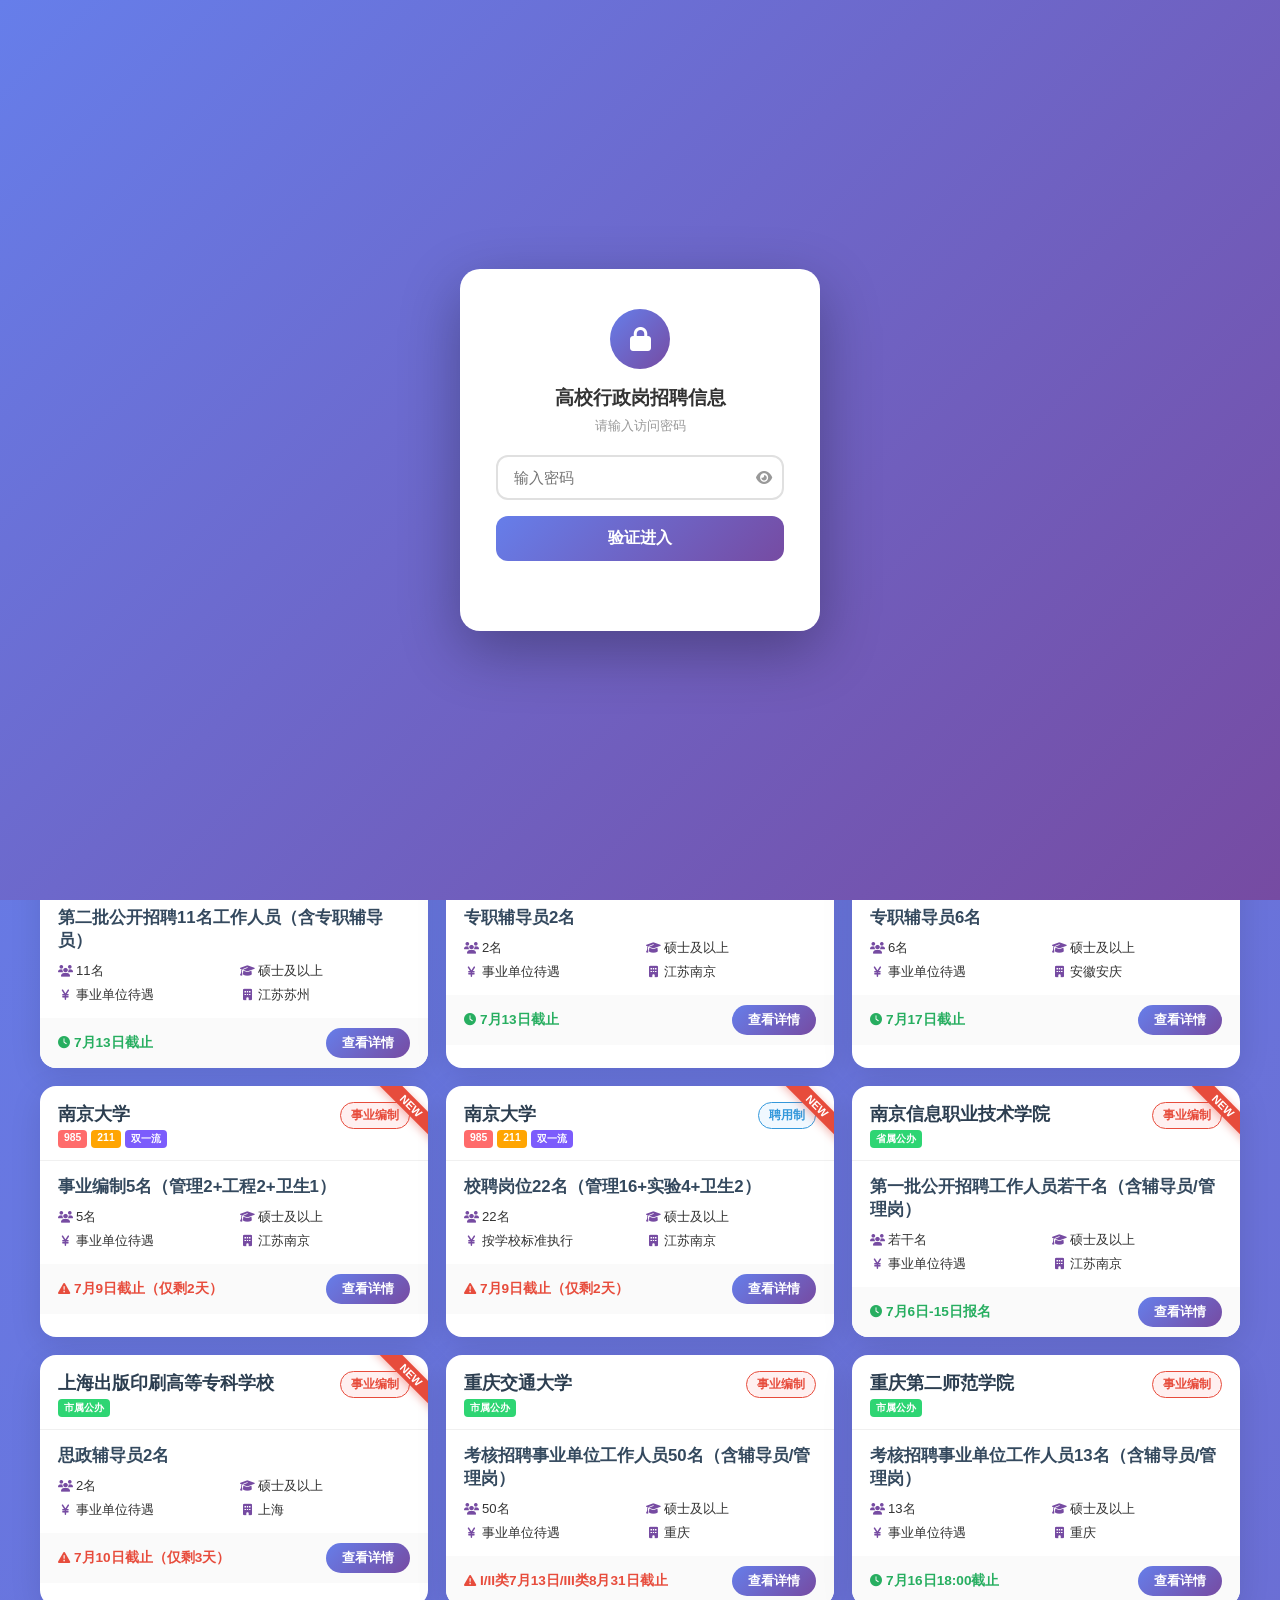
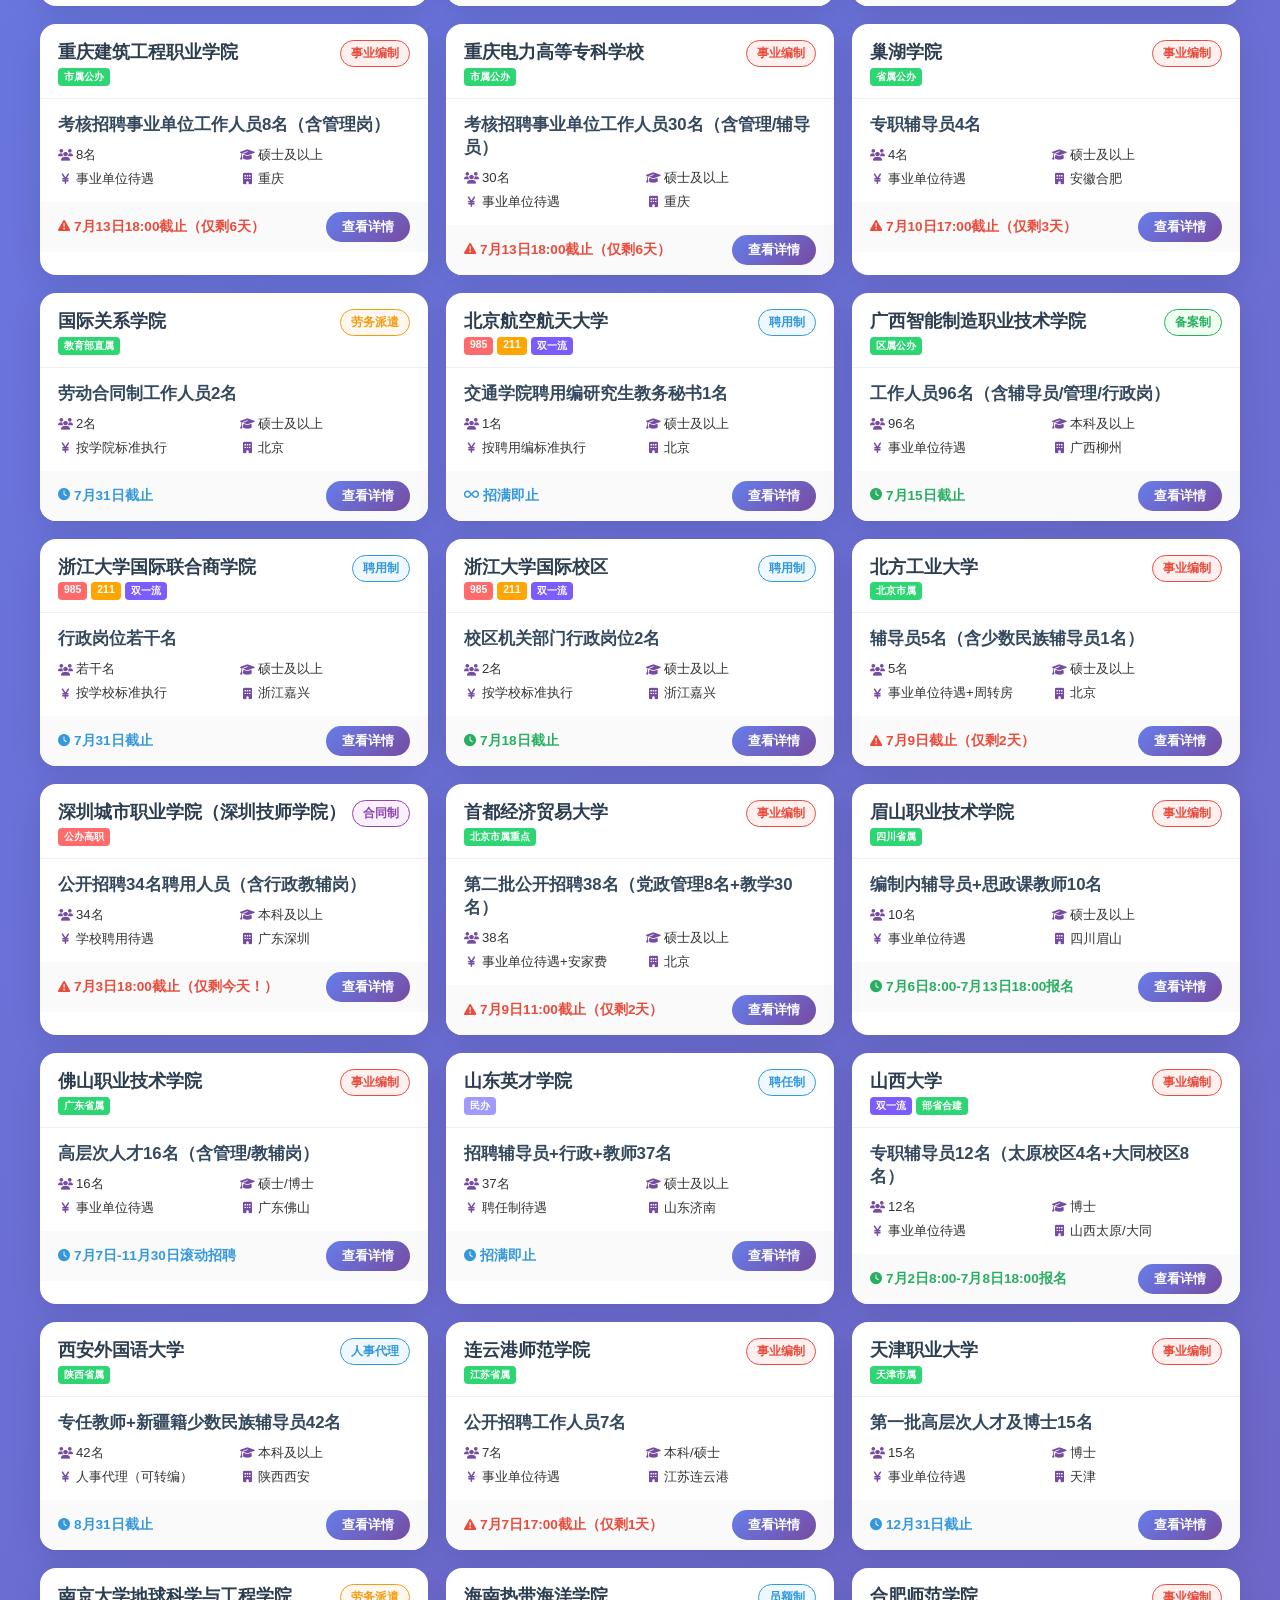
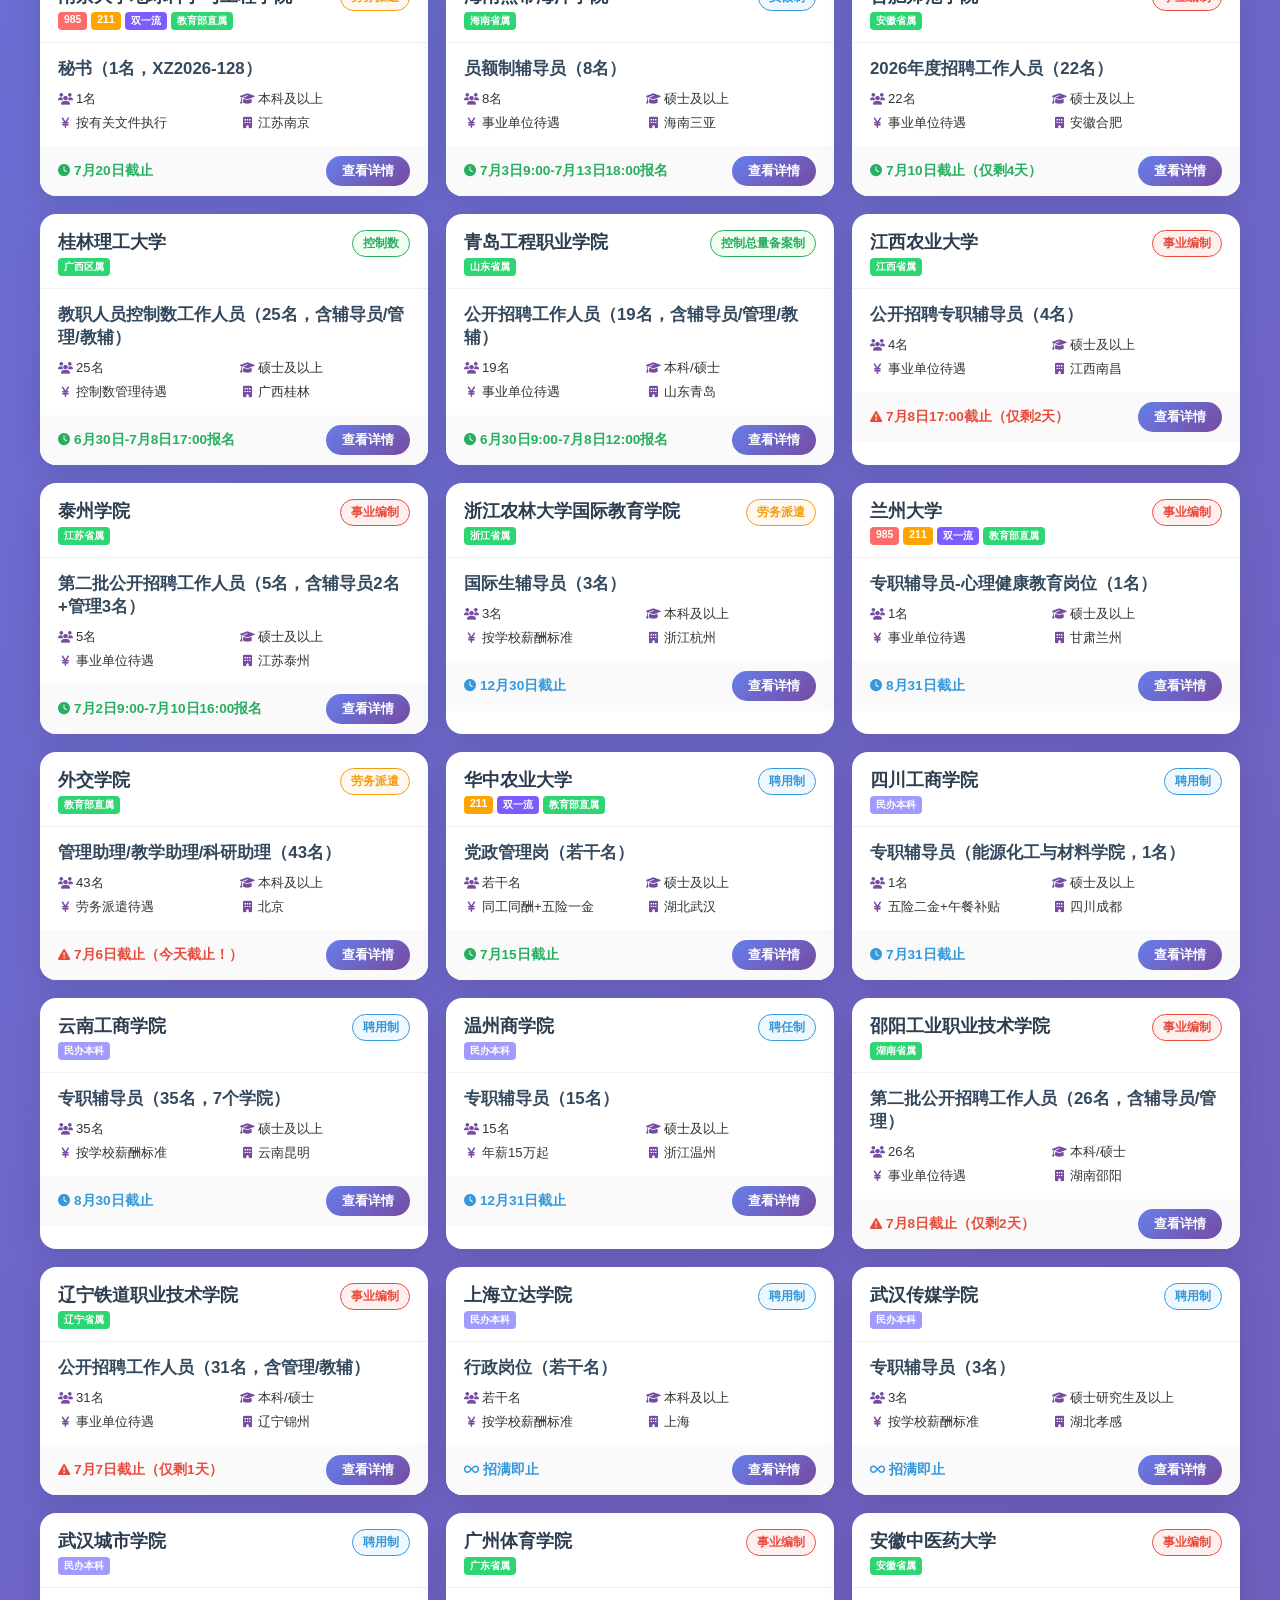
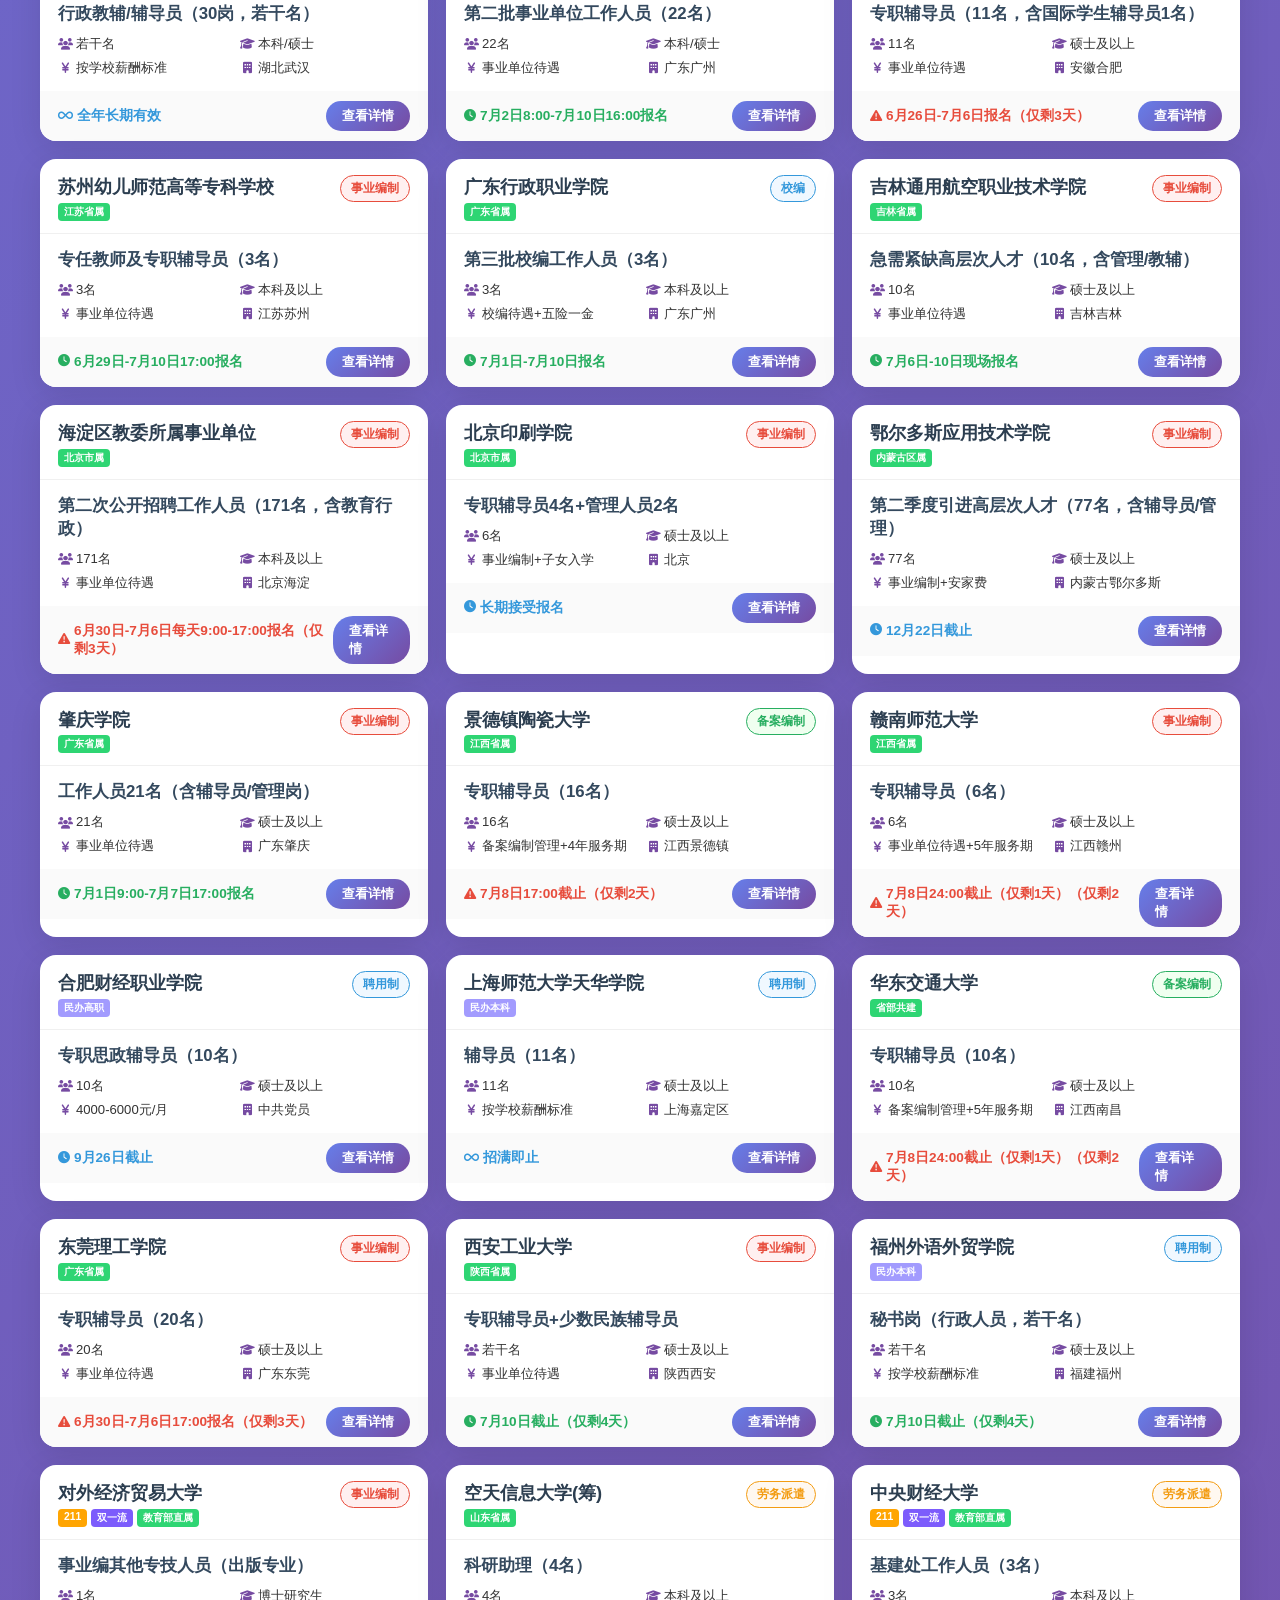
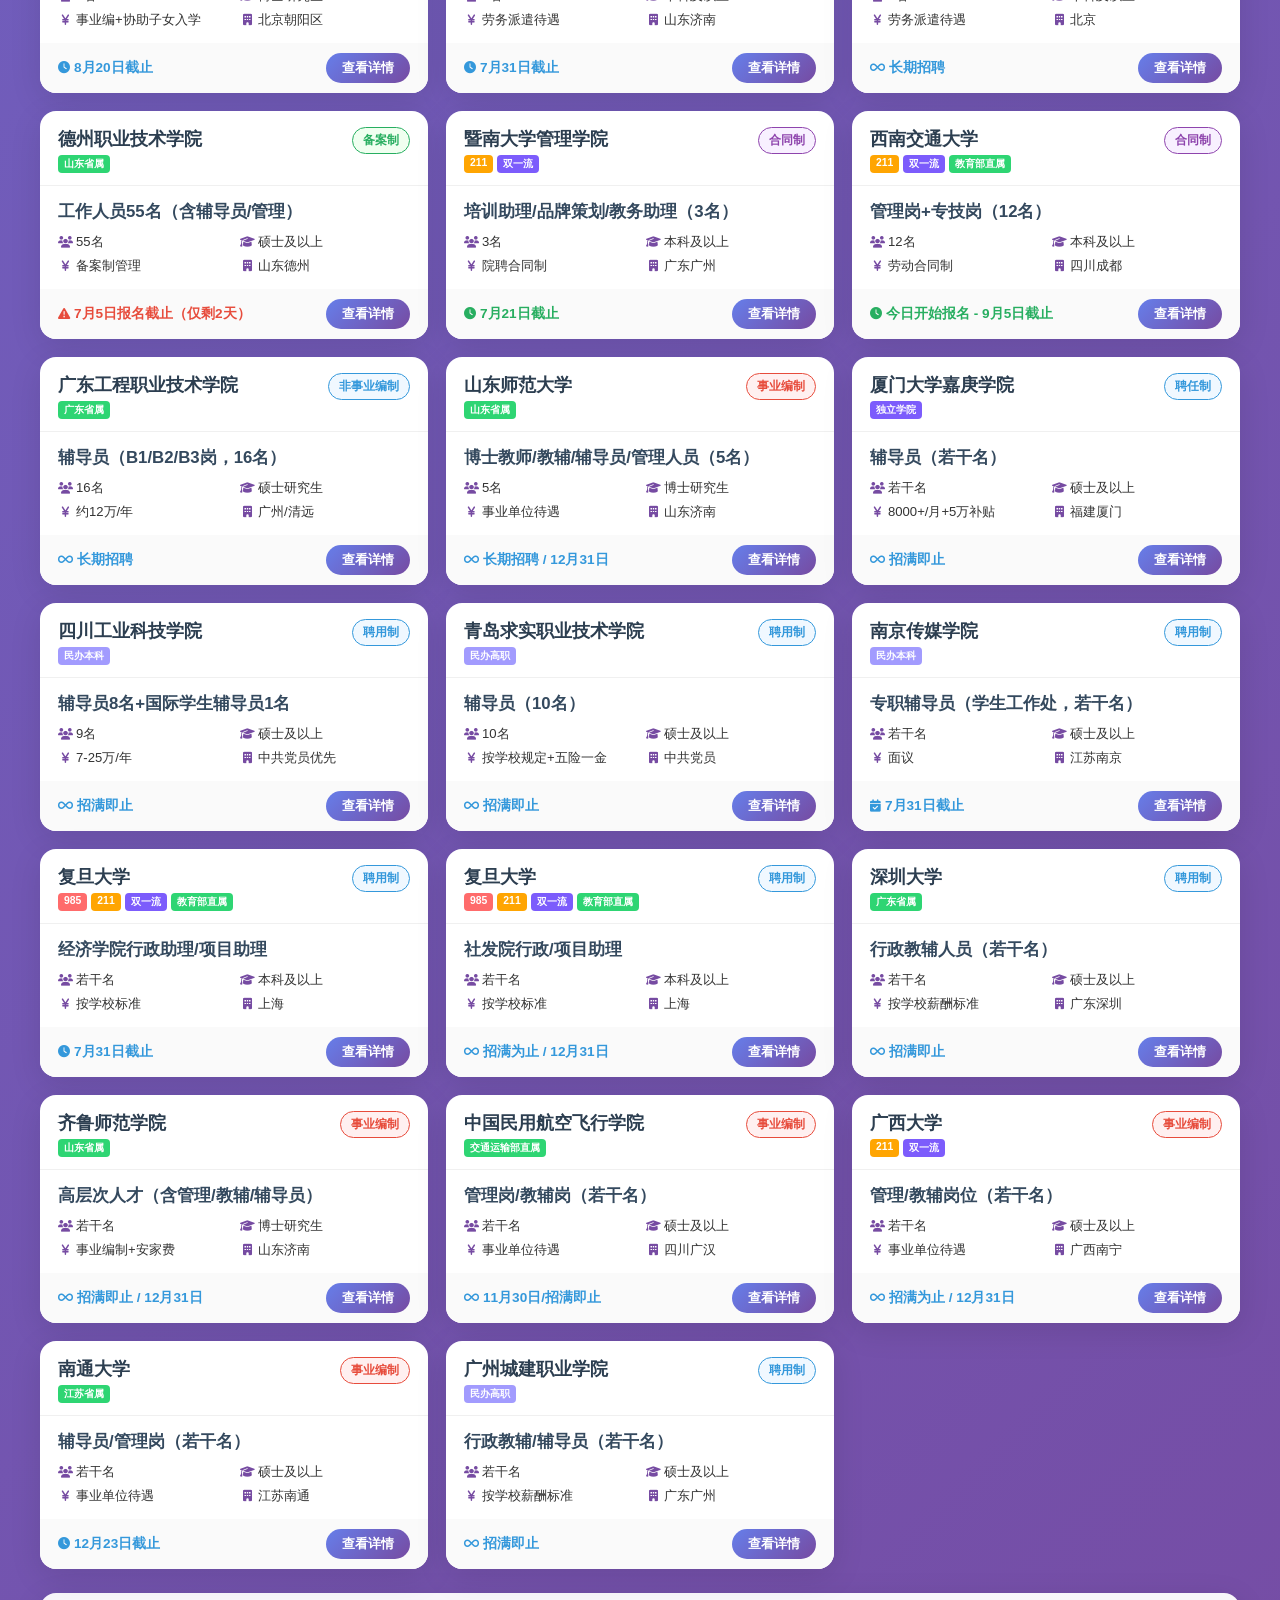
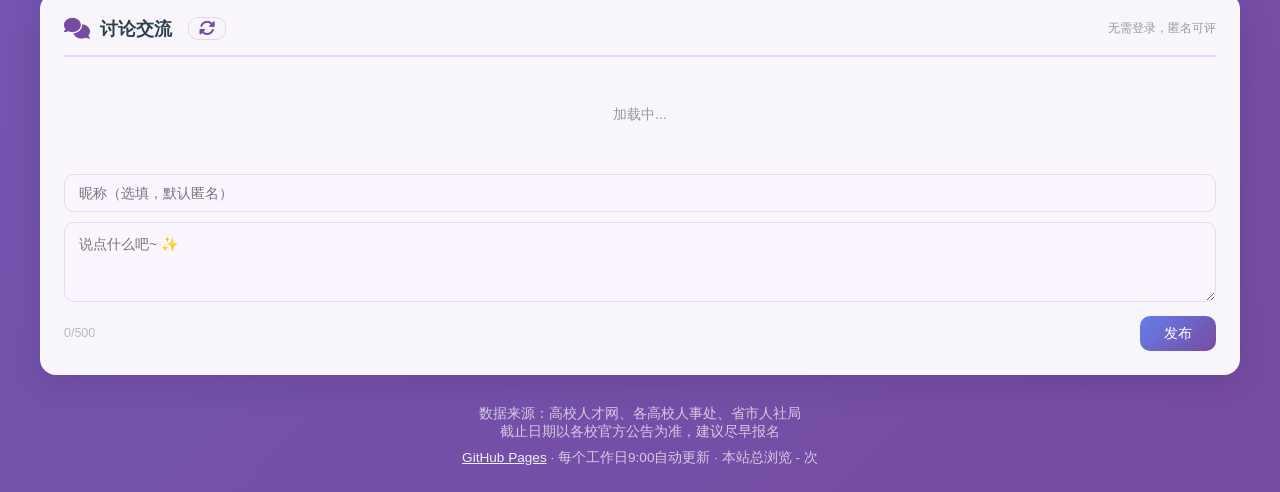
==== commit 77d1c5c1: "每日更新 - 2026年7月7日" ====
--- a/index.html
+++ b/index.html
@@ -1,3144 +1,3348 @@
-<!DOCTYPE html>
-<html lang="zh-CN">
-<head>
-    <meta charset="UTF-8">
-    <meta name="viewport" content="width=device-width, initial-scale=1.0">
-    <title>高校行政岗招聘信息 - 2026年7月6日</title>
-    <link rel="stylesheet" href="https://cdn.bootcdn.net/ajax/libs/font-awesome/6.4.0/css/all.min.css">
-    <style>
-
-        * { margin:0; padding:0; box-sizing: border-box; }
-
-        body {
-            font-family: 'Segoe UI', 'Microsoft YaHei', sans-serif;
-            background: linear-gradient(135deg, #667eea 0%, #764ba2 100%);
-            min-height: 100vh;
-            padding: 15px;
-        }
-
-        .container { max-width: 1200px; margin:0 auto; }
-
-        .header {
-            text-align: center;
-            color: white;
-            margin-bottom: 25px;
-            padding: 20px;
-        }
-
-        .header h1 {
-            font-size: 2em;
-            margin-bottom: 8px;
-            text-shadow: 2px 2px 4px rgba(0,0,0,0.3);
-        }
-
-        .header p {
-            font-size: 1em;
-            opacity: 0.9;
-        }
-
-        .update-time {
-            background: rgba(255,255,255,0.2);
-            display: inline-block;
-            padding: 4px 14px;
-            border-radius: 20px;
-            font-size: 0.85em;
-            margin-top: 8px;
-        }
-
-        /* 统计栏 */
-        .stats-bar {
-            display: flex;
-            justify-content: center;
-            gap: 12px;
-            flex-wrap: wrap;
-            margin-bottom: 20px;
-        }
-
-        .stat-item {
-            background: rgba(255,255,255,0.15);
-            backdrop-filter: blur(10px);
-            color: white;
-            padding: 10px 18px;
-            border-radius: 12px;
-            text-align: center;
-            min-width: 100px;
-        }
-
-        .stat-item .stat-num {
-            font-size: 1.6em;
-            font-weight: bold;
-            display: block;
-        }
-
-        .stat-item .stat-label {
-            font-size: 0.75em;
-            opacity: 0.85;
-        }
-
-        /* 筛选面板 */
-        .filter-panel {
-            background: rgba(255,255,255,0.95);
-            border-radius: 16px;
-            padding: 18px;
-            margin-bottom: 20px;
-            box-shadow: 0 8px 32px rgba(0,0,0,0.1);
-        }
-
-        .filter-row {
-            display: flex;
-            align-items: center;
-            flex-wrap: wrap;
-            gap: 8px;
-            margin-bottom: 10px;
-        }
-
-        .filter-row:last-child { margin-bottom: 0; }
-
-        .filter-label {
-            font-weight: 600;
-            color: #555;
-            font-size: 0.85em;
-            min-width: 70px;
-            flex-shrink: 0;
-        }
-
-        .filter-btn {
-            padding: 5px 14px;
-            border: 2px solid #764ba2;
-            background: white;
-            color: #764ba2;
-            border-radius: 20px;
-            cursor: pointer;
-            font-size: 0.82em;
-            transition: all 0.3s;
-            white-space: nowrap;
-        }
-
-        .filter-btn:hover, .filter-btn.active {
-            background: #764ba2;
-            color: white;
-        }
-
-        .filter-result {
-            font-size: 0.85em;
-            color: #764ba2;
-            margin-top: 8px;
-            text-align: right;
-        }
-
-        .filter-result span {
-            font-weight: bold;
-            font-size: 1.1em;
-        }
-
-        .reset-btn {
-            padding: 5px 14px;
-            border: 2px solid #e74c3c;
-            background: white;
-            color: #e74c3c;
-            border-radius: 20px;
-            cursor: pointer;
-            font-size: 0.82em;
-            transition: all 0.3s;
-            margin-left: auto;
-        }
-
-        .reset-btn:hover {
-            background: #e74c3c;
-            color: white;
-        }
-
-        /* 卡片网格 */
-        .cards-grid {
-            display: grid;
-            grid-template-columns: repeat(auto-fill, minmax(340px, 1fr));
-            gap: 18px;
-        }
-
-        .job-card {
-            background: white;
-            border-radius: 16px;
-            overflow: hidden;
-            box-shadow: 0 8px 32px rgba(0,0,0,0.1);
-            transition: transform 0.3s, box-shadow 0.3s;
-            position: relative;
-        }
-
-        .job-card:hover {
-            transform: translateY(-4px);
-            box-shadow: 0 12px 40px rgba(0,0,0,0.15);
-        }
-
-        .card-header {
-            padding: 16px 18px 12px;
-            border-bottom: 1px solid #f0f0f0;
-            display: flex;
-            justify-content: space-between;
-            align-items: flex-start;
-        }
-
-        .school-name {
-            font-size: 1.15em;
-            font-weight: 700;
-            color: #2c3e50;
-            line-height: 1.3;
-        }
-
-        .school-tags {
-            display: flex;
-            gap: 4px;
-            flex-wrap: wrap;
-            margin-top: 4px;
-        }
-
-        .tag {
-            font-size: 0.65em;
-            padding: 2px 6px;
-            border-radius: 4px;
-            font-weight: 600;
-        }
-
-        .tag-985 { background: #ff6b6b; color: white; }
-        .tag-211 { background: #ffa502; color: white; }
-        .tag-double-first { background: #7c5cfc; color: white; }
-        .tag-ministry { background: #2ed573; color: white; }
-        .tag-private { background: #a29bfe; color: white; }
-
-        .hire-type-badge {
-            padding: 4px 10px;
-            border-radius: 20px;
-            font-size: 0.75em;
-            font-weight: 600;
-            white-space: nowrap;
-            flex-shrink: 0;
-        }
-
-        .badge-bianzhi { background: #fff0f0; color: #e74c3c; border: 1px solid #e74c3c; }
-        .badge-pinyong { background: #f0f8ff; color: #3498db; border: 1px solid #3498db; }
-        .badge-laowu { background: #fff8f0; color: #f39c12; border: 1px solid #f39c12; }
-        .badge-beian { background: #f0fff0; color: #27ae60; border: 1px solid #27ae60; }
-        .badge-hetong { background: #f8f0ff; color: #8e44ad; border: 1px solid #8e44ad; }
-
-        .card-body {
-            padding: 14px 18px;
-        }
-
-        .position-name {
-            font-size: 1.05em;
-            font-weight: 600;
-            color: #34495e;
-            margin-bottom: 10px;
-        }
-
-        .info-grid {
-            display: grid;
-            grid-template-columns: 1fr 1fr;
-            gap: 6px 12px;
-        }
-
-        .info-item {
-            font-size: 0.82em;
-            color: #666;
-            display: flex;
-            align-items: center;
-            gap: 4px;
-        }
-
-        .info-item i {
-            width: 14px;
-            text-align: center;
-            color: #764ba2;
-            font-size: 0.9em;
-        }
-
-        .info-item .value {
-            color: #333;
-            font-weight: 500;
-        }
-
-        .card-footer {
-            padding: 10px 18px;
-            background: #fafafa;
-            display: flex;
-            justify-content: space-between;
-            align-items: center;
-        }
-
-        .deadline {
-            font-size: 0.85em;
-            font-weight: 600;
-            display: flex;
-            align-items: center;
-            gap: 4px;
-        }
-
-        .deadline-urgent { color: #e74c3c; }
-        .deadline-normal { color: #27ae60; }
-        .deadline-long { color: #3498db; }
-
-        .deadline i { font-size: 0.9em; }
-
-        .apply-link {
-            display: inline-block;
-            padding: 6px 16px;
-            background: linear-gradient(135deg, #667eea, #764ba2);
-            color: white;
-            border-radius: 20px;
-            text-decoration: none;
-            font-size: 0.82em;
-            font-weight: 600;
-            transition: all 0.3s;
-        }
-
-        .apply-link:hover {
-            transform: scale(1.05);
-            box-shadow: 0 4px 12px rgba(118, 75, 162, 0.4);
-        }
-
-        /* NEW标记 */
-        .new-badge {
-            position: absolute;
-            top: 12px;
-            right: -28px;
-            background: #e74c3c;
-            color: white;
-            padding: 2px 32px;
-            font-size: 0.7em;
-            font-weight: 700;
-            transform: rotate(45deg);
-            box-shadow: 0 2px 8px rgba(231,76,60,0.4);
-            animation: pulse-new 2s infinite;
-        }
-
-        @keyframes pulse-new {
-            0%, 100% { opacity:1; }
-            50% { opacity: 0.7; }
-        }
-
-        /* 日期选择器 */
-        .date-picker-bar {
-            display: inline-flex;
-            align-items: center;
-            gap: 8px;
-            background: rgba(255,255,255,0.2);
-            backdrop-filter: blur(10px);
-            padding: 6px 16px;
-            border-radius: 20px;
-            margin-top: 10px;
-        }
-
-        .date-picker-label {
-            color: white;
-            font-size: 0.85em;
-            font-weight: 600;
-        }
-
-        .date-input {
-            padding: 4px 10px;
-            border: 2px solid rgba(255,255,255,0.5);
-            border-radius: 12px;
-            background: rgba(255,255,255,0.9);
-            color: #333;
-            font-size: 0.85em;
-            font-weight: 600;
-            cursor: pointer;
-            outline: none;
-            transition: border-color 0.3s;
-        }
-
-        .date-input:focus {
-            border-color: #764ba2;
-        }
-
-        .date-input::-webkit-calendar-picker-indicator {
-            cursor: pointer;
-            filter: invert(30%);
-        }
-
-        .date-today-btn {
-            padding: 4px 12px;
-            border: 2px solid rgba(255,255,255,0.7);
-            background: rgba(255,255,255,0.2);
-            color: white;
-            border-radius: 12px;
-            cursor: pointer;
-            font-size: 0.8em;
-            font-weight: 600;
-            transition: all 0.3s;
-        }
-
-        .date-today-btn:hover {
-            background: rgba(255,255,255,0.4);
-        }
-
-        .date-nav-btn {
-            width: 28px;
-            height: 28px;
-            border: 2px solid rgba(255,255,255,0.5);
-            background: rgba(255,255,255,0.15);
-            color: white;
-            border-radius: 50%;
-            cursor: pointer;
-            font-size: 0.75em;
-            display: flex;
-            align-items: center;
-            justify-content: center;
-            transition: all 0.3s;
-        }
-
-        .date-nav-btn:hover {
-            background: rgba(255,255,255,0.35);
-        }
-
-        .date-nav-btn:disabled {
-            opacity: 0.3;
-            cursor: not-allowed;
-        }
-
-        /* 历史快照提示 */
-        .archive-banner {
-            background: linear-gradient(135deg, #f39c12, #e67e22);
-            color: white;
-            text-align: center;
-            padding: 10px 20px;
-            border-radius: 12px;
-            margin-bottom: 16px;
-            font-size: 0.9em;
-            display: none;
-        }
-
-        .archive-banner i { margin-right: 6px; }
-        .archive-banner a { color: white; font-weight: 700; text-decoration: underline; }
-
-        /* 登录遮罩 */
-        .login-overlay {
-            position: fixed; top: 0; left: 0; width: 100%; height: 100%;
-            background: linear-gradient(135deg, #667eea 0%, #764ba2 100%);
-            z-index: 10000;
-            display: flex; align-items: center; justify-content: center;
-            transition: opacity 0.4s, visibility 0.4s;
-        }
-        .login-overlay.hidden { opacity: 0; visibility: hidden; }
-        .login-card {
-            background: white; border-radius: 20px; padding: 40px 36px;
-            width: 360px; max-width: 90vw; box-shadow: 0 20px 60px rgba(0,0,0,0.3);
-            text-align: center;
-        }
-        .login-card .lock-icon {
-            width: 60px; height: 60px; background: linear-gradient(135deg, #667eea, #764ba2);
-            border-radius: 50%; display: inline-flex; align-items: center; justify-content: center;
-            margin-bottom: 16px;
-        }
-        .login-card .lock-icon i { color: white; font-size: 1.5em; }
-        .login-card h3 { color: #333; font-size: 1.2em; margin-bottom: 6px; }
-        .login-card .sub { color: #999; font-size: 0.82em; margin-bottom: 20px; }
-        .login-card .input-group {
-            position: relative; margin-bottom: 16px;
-        }
-        .login-card .input-group input {
-            width: 100%; padding: 12px 44px 12px 16px;
-            border: 2px solid #e0e0e0; border-radius: 12px;
-            font-size: 0.95em; outline: none; transition: border-color 0.3s;
-        }
-        .login-card .input-group input:focus { border-color: #764ba2; }
-        .login-card .input-group .toggle-pw {
-            position: absolute; right: 12px; top: 50%; transform: translateY(-50%);
-            background: none; border: none; color: #999; cursor: pointer; font-size: 0.9em;
-        }
-        .login-card .login-btn {
-            width: 100%; padding: 12px; border: none; border-radius: 12px;
-            background: linear-gradient(135deg, #667eea, #764ba2);
-            color: white; font-size: 1em; font-weight: 600; cursor: pointer;
-            transition: transform 0.2s, box-shadow 0.2s;
-        }
-        .login-card .login-btn:hover { transform: translateY(-1px); box-shadow: 0 6px 20px rgba(118,75,162,0.4); }
-        .login-card .login-error {
-            color: #e74c3c; font-size: 0.82em; margin-top: 10px; min-height: 20px;
-        }
-
-        /* 微信订阅 */
-        .sub-float {
-            position: fixed; bottom: 24px; right: 24px; z-index: 9998;
-            display: flex; flex-direction: column; align-items: flex-end; gap: 8px;
-        }
-        .sub-float-btn {
-            width: 50px; height: 50px; border-radius: 50%;
-            background: linear-gradient(135deg, #07c160, #06ad56);
-            color: white; border: none; cursor: pointer;
-            font-size: 1.3em; box-shadow: 0 4px 16px rgba(7,193,96,0.4);
-            transition: transform 0.3s; animation: pulse-sub 2s infinite;
-        }
-        @keyframes pulse-sub { 0%,100%{box-shadow:0 4px 16px rgba(7,193,96,0.4)} 50%{box-shadow:0 4px 28px rgba(7,193,96,0.7)} }
-        .sub-float-btn:hover { transform: scale(1.08); }
-        .sub-panel {
-            background: white; border-radius: 16px; padding: 24px;
-            box-shadow: 0 12px 40px rgba(0,0,0,0.15); text-align: center;
-            width: 280px; display: none; animation: slideUp 0.3s ease;
-        }
-        .sub-panel.show { display: block; }
-        @keyframes slideUp { from{opacity:0;transform:translateY(20px)} to{opacity:1;transform:translateY(0)} }
-        .sub-panel h4 { color: #333; font-size: 1em; margin-bottom: 4px; }
-        .sub-panel .sub-desc { color: #999; font-size: 0.78em; margin-bottom: 14px; }
-        .sub-panel .qrcode-wrap {
-            width: 160px; height: 160px; margin: 0 auto 10px;
-            border: 3px solid #07c160; border-radius: 12px; padding: 4px;
-            display: flex; align-items: center; justify-content: center;
-            background: #f9f9f9;
-        }
-        .sub-panel .qrcode-wrap img { width: 100%; height: 100%; }
-        .sub-panel .sub-steps { text-align: left; font-size: 0.75em; color: #666; line-height: 1.8; }
-        .sub-panel .sub-steps i { color: #07c160; margin-right: 4px; }
-        .sub-panel .close-sub {
-            position: absolute; top: 10px; right: 14px;
-            background: none; border: none; font-size: 1.1em; color: #999; cursor: pointer;
-        }
-        .sub-panel { position: relative; }
-
-        @media (max-width: 768px) {
-            .sub-float { bottom: 16px; right: 16px; }
-            .sub-float-btn { width: 44px; height: 44px; font-size: 1.1em; }
-        }
-
-        /* 评论区 */
-        .comment-section {
-            background: rgba(255,255,255,0.95);
-            border-radius: 16px;
-            padding: 24px;
-            margin-top: 24px;
-            box-shadow: 0 8px 32px rgba(0,0,0,0.1);
-        }
-
-        .comment-section-header {
-            display: flex;
-            align-items: center;
-            gap: 10px;
-            margin-bottom: 18px;
-            padding-bottom: 14px;
-            border-bottom: 2px solid #e8d5f5;
-        }
-
-        .comment-section-header i { font-size: 1.3em; color: #764ba2; }
-        .comment-section-header h3 { font-size: 1.1em; color: #2c3e50; font-weight: 700; }
-        .comment-section-header .comment-hint { font-size: 0.78em; color: #999; margin-left: auto; }
-        .comment-section-header .comment-count { font-size: 0.78em; color: #764ba2; background: #f3e8ff; padding: 2px 10px; border-radius: 10px; margin-left: 8px; }
-        .comment-section-header .comment-refresh { font-size: 0.78em; color: #764ba2; background: none; border: 1px solid #e8d5f5; padding: 2px 10px; border-radius: 10px; cursor: pointer; margin-left: 6px; transition: background 0.2s; }
-        .comment-section-header .comment-refresh:hover { background: #f3e8ff; }
-
-        .comments-list { margin-bottom: 20px; max-height: 500px; overflow-y: auto; }
-        .comment-empty, .comment-loading, .comment-error, .comment-setup { text-align: center; color: #999; padding: 30px 10px; font-size: 0.9em; }
-        .comment-error { color: #e74c3c; }
-
-        .comment-item { display: flex; gap: 12px; padding: 14px 0; border-bottom: 1px solid #f0e6f6; }
-        .comment-item:last-child { border-bottom: none; }
-
-        .comment-avatar { flex-shrink: 0; width: 36px; height: 36px; border-radius: 50%; background: linear-gradient(135deg, #667eea, #764ba2); display: flex; align-items: center; justify-content: center; color: white; font-size: 0.85em; font-weight: 600; }
-        .comment-avatar img { width: 36px; height: 36px; border-radius: 50%; }
-
-        .comment-body { flex: 1; min-width: 0; }
-        .comment-meta { display: flex; align-items: center; gap: 8px; margin-bottom: 4px; }
-        .comment-nick { font-weight: 600; color: #764ba2; font-size: 0.9em; }
-        .comment-time { font-size: 0.75em; color: #bbb; }
-        .comment-text { font-size: 0.9em; color: #444; line-height: 1.6; word-break: break-word; }
-
-        .comment-form { margin-top: 16px; }
-        .comment-form-row { display: flex; gap: 10px; margin-bottom: 10px; }
-        .comment-form-row input { flex: 1; padding: 10px 14px; border: 1.5px solid #e8d5f5; border-radius: 10px; font-size: 0.88em; outline: none; transition: border-color 0.2s; background: #faf5ff; }
-        .comment-form-row input:focus { border-color: #764ba2; }
-        .comment-form textarea { width: 100%; padding: 12px 14px; border: 1.5px solid #e8d5f5; border-radius: 10px; font-size: 0.88em; resize: vertical; min-height: 80px; outline: none; transition: border-color 0.2s; background: #faf5ff; font-family: inherit; }
-        .comment-form textarea:focus { border-color: #764ba2; }
-
-        .comment-form-footer { display: flex; align-items: center; justify-content: space-between; margin-top: 10px; }
-        .comment-char-count { font-size: 0.78em; color: #bbb; }
-        .comment-submit-btn { padding: 8px 24px; background: linear-gradient(135deg, #667eea, #764ba2); color: white; border: none; border-radius: 10px; font-size: 0.88em; cursor: pointer; transition: opacity 0.2s; }
-        .comment-submit-btn:hover { opacity: 0.9; }
-        .comment-submit-btn:disabled { opacity: 0.5; cursor: not-allowed; }
-
-        /* 底部 */
-        .footer {
-            text-align: center;
-            color: rgba(255,255,255,0.7);
-            padding: 30px 0 10px;
-            font-size: 0.85em;
-        }
-
-        .footer a { color: rgba(255,255,255,0.9); }
-
-        .no-results {
-            text-align: center;
-            color: rgba(255,255,255,0.8);
-            padding: 60px 20px;
-            font-size: 1.1em;
-        }
-
-        /* 移动端适配 */
-        @media (max-width: 768px) {
-            body { padding: 10px; }
-            .header h1 { font-size: 1.5em; }
-            .header p { font-size: 0.9em; }
-            .cards-grid {
-                grid-template-columns: 1fr;
-                gap: 14px;
-            }
-            .stats-bar { gap: 8px; }
-            .stat-item { min-width: 80px; padding: 8px 12px; }
-            .stat-item .stat-num { font-size: 1.3em; }
-            .filter-row { gap: 6px; }
-            .filter-btn { padding: 4px 10px; font-size: 0.78em; }
-            .info-grid { grid-template-columns: 1fr; }
-            .card-header { flex-direction: column; gap: 6px; }
-            .date-picker-bar { flex-wrap: wrap; justify-content: center; padding: 6px 10px; gap: 6px; }
-            .date-picker-label { font-size: 0.8em; }
-            .date-input { font-size: 0.8em; padding: 3px 8px; }
-        }
-
-        @media (max-width: 400px) {
-            .cards-grid { grid-template-columns: 1fr; }
-            .job-card { border-radius: 12px; }
-            .header h1 { font-size: 1.3em; }
-        }
-        .job-card { cursor: pointer; }
-    
-    </style>
-</head>
-<body>
-
-    <!-- 登录验证 -->
-    <div class="login-overlay" id="loginOverlay">
-        <div class="login-card">
-            <div class="lock-icon"><i class="fas fa-lock"></i></div>
-            <h3>高校行政岗招聘信息</h3>
-            <p class="sub">请输入访问密码</p>
-            <div class="input-group">
-                <input type="password" id="loginPw" placeholder="输入密码" onkeydown="if(event.key==='Enter')doLogin()">
-                <button class="toggle-pw" onclick="togglePw()" title="显示/隐藏"><i class="fas fa-eye" id="pwIcon"></i></button>
-            </div>
-            <button class="login-btn" onclick="doLogin()">验证进入</button>
-            <div class="login-error" id="loginError"></div>
-        </div>
-    </div>
-
-    <div class="container">
-        <!-- 页头 -->
-        <div class="header">
-            <h1><i class="fas fa-graduation-cap"></i> 高校行政岗招聘信息</h1>
-            <p>每日更新 · 只展示仍在报名中的岗位</p>
-            <div class="update-time"><i class="fas fa-clock"></i> 更新时间：2026年7月6日 09:00</div>
-
-        <!-- 日期选择器 -->
-        <div class="date-picker-bar">
-            <span class="date-picker-label"><i class="fas fa-calendar-alt"></i> 查看日期</span>
-            <input type="date" id="datePicker" class="date-input" value="2026-07-03" min="2026-05-08" max="2026-07-01">
-            <button class="date-today-btn" onclick="goToday()">今天</button>
-            <button class="date-nav-btn" onclick="goPrev()"><i class="fas fa-chevron-left"></i></button>
-            <button class="date-nav-btn" onclick="goNext()"><i class="fas fa-chevron-right"></i></button>
-        </div>
-        </div>
-
-        <!-- 历史快照提示（仅存档页面显示） -->
-        <div class="archive-banner" id="archiveBanner">
-            <i class="fas fa-history"></i>
-            这是 <strong id="archiveDateText"></strong> 的历史快照，部分岗位可能已截止。<a href="javascript:goToday()">查看今日最新数据 →</a>
-        </div>
-
-        <!-- 统计栏 -->
-        <div class="stats-bar">
-            <div class="stat-item">
-                <span class="stat-num" id="totalCount">78</span>
-                <span class="stat-label">在招岗位</span>
-            </div>
-            <div class="stat-item">
-                <span class="stat-num" id="urgentCount" style="color:#ff10b10b">22</span>
-                <span class="stat-label">即将截止</span>
-            </div>
-            <div class="stat-item">
-                <span class="stat-num" id="newCount" style="color:#ffa502">10</span>
-                <span class="stat-label">本期新增</span>
-            </div>
-            <div class="stat-item">
-                <span class="stat-num">750+</span>
-                <span class="stat-label">招聘总人数</span>
-            </div>
-            <div class="stat-item">
-                <span class="stat-num"><i class="fas fa-eye" style="font-size:0.7em;color:rgba(255,255,255,0.6)"></i> <span id="busuanzi_value_page_pv">-</span></span>
-                <span class="stat-label">本页浏览</span>
-            </div>
-            <div class="stat-item">
-                <span class="stat-num"><i class="fas fa-users" style="font-size:0.7em;color:rgba(255,255,255,0.6)"></i> <span id="busuanzi_value_site_uv">-</span></span>
-                <span class="stat-label">累计访客</span>
-            </div>
-        </div>
-
-        <!-- 筛选面板 -->
-        <div class="filter-panel">
-            <div class="filter-row">
-                <span class="filter-label"><i class="fas fa-map-marker-alt"></i> 地区</span>
-                <button class="filter-btn active" data-filter="region" data-value="all">全部</button>
-                <button class="filter-btn" data-filter="region" data-value="华东">华东</button>
-                <button class="filter-btn" data-filter="region" data-value="华北">华北</button>
-                <button class="filter-btn" data-filter="region" data-value="华中">华中</button>
-                <button class="filter-btn" data-filter="region" data-value="华南">华南</button>
-                <button class="filter-btn" data-filter="region" data-value="西南">西南</button>
-                <button class="filter-btn" data-filter="region" data-value="西北">西北</button>
-                <button class="filter-btn" data-filter="region" data-value="东北">东北</button>
-            </div>
-            <div class="filter-row">
-                <span class="filter-label"><i class="fas fa-graduation-cap"></i> 学历</span>
-                <button class="filter-btn active" data-filter="education" data-value="all">全部</button>
-                <button class="filter-btn" data-filter="education" data-value="本科">本科可报</button>
-                <button class="filter-btn" data-filter="education" data-value="硕士">硕士可报</button>
-                <button class="filter-btn" data-filter="education" data-value="博士">博士</button>
-            </div>
-            <div class="filter-row">
-                <span class="filter-label"><i class="fas fa-briefcase"></i> 聘用</span>
-                <button class="filter-btn active" data-filter="hire" data-value="all">全部</button>
-                <button class="filter-btn" data-filter="hire" data-value="事业编制">事业编制</button>
-                <button class="filter-btn" data-filter="hire" data-value="聘用制">聘用制</button>
-                <button class="filter-btn" data-filter="hire" data-value="劳务派遣">劳务派遣</button>
-                <button class="filter-btn" data-filter="hire" data-value="备案制">备案制</button>
-            </div>
-            <div class="filter-row">
-                <span class="filter-label"><i class="fas fa-tag"></i> 类别</span>
-                <button class="filter-btn active" data-filter="position" data-value="all">全部</button>
-                <button class="filter-btn" data-filter="position" data-value="行政管理">行政管理</button>
-                <button class="filter-btn" data-filter="position" data-value="辅导员">辅导员</button>
-                <button class="filter-btn" data-filter="position" data-value="教辅">教辅</button>
-            </div>
-            <div class="filter-row" style="justify-content:space-between;">
-                <div class="filter-result">筛选结果：<span id="filteredCount">78</span> 个岗位</div>
-                <button class="reset-btn" onclick="resetFilters()"><i class="fas fa-redo"></i> 重置筛选</button>
-            </div>
-        </div>
-
-        <!-- 岗位卡片 -->
-        <div class="cards-grid" id="cardsGrid">
-            <div class="job-card" data-region="西南" data-education="硕士" data-hire="事业编制" data-position="行政管理" style="cursor:pointer" onclick="window.open('https://rlsbj.cq.gov.cn','_blank')">
-                <div class="new-badge">NEW</div>
-                <div class="card-header">
-                    <div>
-                        <div class="school-name">重庆交通大学</div>
-                        <div class="school-tags">
-                            <span class="tag tag-ministry">市属公办</span>
-                        </div>
-                    </div>
-                    <span class="hire-type-badge badge-bianzhi">事业编制</span>
-                </div>
-                <div class="card-body">
-                    <div class="position-name">考核招聘事业单位工作人员50名（含辅导员/管理岗）</div>
-                    <div class="info-grid">
-                        <div class="info-item"><i class="fas fa-users"></i> <span class="value">50名</span></div>
-                        <div class="info-item"><i class="fas fa-graduation-cap"></i> <span class="value">硕士及以上</span></div>
-                        <div class="info-item"><i class="fas fa-yen-sign"></i> <span class="value">事业单位待遇</span></div>
-                        <div class="info-item"><i class="fas fa-building"></i> <span class="value">重庆</span></div>
-                    </div>
-                </div>
-                <div class="card-footer">
-                    <div class="deadline deadline-urgent"><i class="fas fa-exclamation-triangle"></i> I/II类7月13日/III类8月31日截止</div>
-                    <a href="https://rlsbj.cq.gov.cn" target="_blank" class="apply-link" onclick="event.stopPropagation()">查看详情</a>
-                </div>
-            </div>
-
-            <div class="job-card" data-region="西南" data-education="硕士" data-hire="事业编制" data-position="辅导员" style="cursor:pointer" onclick="window.open('https://rlsbj.cq.gov.cn','_blank')">
-                <div class="new-badge">NEW</div>
-                <div class="card-header">
-                    <div>
-                        <div class="school-name">重庆第二师范学院</div>
-                        <div class="school-tags">
-                            <span class="tag tag-ministry">市属公办</span>
-                        </div>
-                    </div>
-                    <span class="hire-type-badge badge-bianzhi">事业编制</span>
-                </div>
-                <div class="card-body">
-                    <div class="position-name">考核招聘事业单位工作人员13名（含辅导员/管理岗）</div>
-                    <div class="info-grid">
-                        <div class="info-item"><i class="fas fa-users"></i> <span class="value">13名</span></div>
-                        <div class="info-item"><i class="fas fa-graduation-cap"></i> <span class="value">硕士及以上</span></div>
-                        <div class="info-item"><i class="fas fa-yen-sign"></i> <span class="value">事业单位待遇</span></div>
-                        <div class="info-item"><i class="fas fa-building"></i> <span class="value">重庆</span></div>
-                    </div>
-                </div>
-                <div class="card-footer">
-                    <div class="deadline deadline-normal"><i class="fas fa-clock"></i> 7月16日18:00截止</div>
-                    <a href="https://rlsbj.cq.gov.cn" target="_blank" class="apply-link" onclick="event.stopPropagation()">查看详情</a>
-                </div>
-            </div>
-
-            <div class="job-card" data-region="西南" data-education="硕士" data-hire="事业编制" data-position="行政管理" style="cursor:pointer" onclick="window.open('https://rlsbj.cq.gov.cn','_blank')">
-                <div class="new-badge">NEW</div>
-                <div class="card-header">
-                    <div>
-                        <div class="school-name">重庆建筑工程职业学院</div>
-                        <div class="school-tags">
-                            <span class="tag tag-ministry">市属公办</span>
-                        </div>
-                    </div>
-                    <span class="hire-type-badge badge-bianzhi">事业编制</span>
-                </div>
-                <div class="card-body">
-                    <div class="position-name">考核招聘事业单位工作人员8名（含管理岗）</div>
-                    <div class="info-grid">
-                        <div class="info-item"><i class="fas fa-users"></i> <span class="value">8名</span></div>
-                        <div class="info-item"><i class="fas fa-graduation-cap"></i> <span class="value">硕士及以上</span></div>
-                        <div class="info-item"><i class="fas fa-yen-sign"></i> <span class="value">事业单位待遇</span></div>
-                        <div class="info-item"><i class="fas fa-building"></i> <span class="value">重庆</span></div>
-                    </div>
-                </div>
-                <div class="card-footer">
-                    <div class="deadline deadline-urgent"><i class="fas fa-exclamation-triangle"></i> 7月13日18:00截止（仅剩7天）</div>
-                    <a href="https://rlsbj.cq.gov.cn" target="_blank" class="apply-link" onclick="event.stopPropagation()">查看详情</a>
-                </div>
-            </div>
-
-            <div class="job-card" data-region="西南" data-education="硕士" data-hire="事业编制" data-position="行政管理" style="cursor:pointer" onclick="window.open('https://www.cqepc.com.cn/info/1014/11093.htm','_blank')">
-                <div class="new-badge">NEW</div>
-                <div class="card-header">
-                    <div>
-                        <div class="school-name">重庆电力高等专科学校</div>
-                        <div class="school-tags">
-                            <span class="tag tag-ministry">市属公办</span>
-                        </div>
-                    </div>
-                    <span class="hire-type-badge badge-bianzhi">事业编制</span>
-                </div>
-                <div class="card-body">
-                    <div class="position-name">考核招聘事业单位工作人员30名（含管理/辅导员）</div>
-                    <div class="info-grid">
-                        <div class="info-item"><i class="fas fa-users"></i> <span class="value">30名</span></div>
-                        <div class="info-item"><i class="fas fa-graduation-cap"></i> <span class="value">硕士及以上</span></div>
-                        <div class="info-item"><i class="fas fa-yen-sign"></i> <span class="value">事业单位待遇</span></div>
-                        <div class="info-item"><i class="fas fa-building"></i> <span class="value">重庆</span></div>
-                    </div>
-                </div>
-                <div class="card-footer">
-                    <div class="deadline deadline-urgent"><i class="fas fa-exclamation-triangle"></i> 7月13日18:00截止（仅剩7天）</div>
-                    <a href="https://www.cqepc.com.cn/info/1014/11093.htm" target="_blank" class="apply-link" onclick="event.stopPropagation()">查看详情</a>
-                </div>
-            </div>
-
-            <div class="job-card" data-region="华东" data-education="硕士" data-hire="事业编制" data-position="辅导员" style="cursor:pointer" onclick="window.open('https://www.chu.edu.cn/2026/0701/c27a211706/page.htm','_blank')">
-                <div class="new-badge">NEW</div>
-                <div class="card-header">
-                    <div>
-                        <div class="school-name">巢湖学院</div>
-                        <div class="school-tags">
-                            <span class="tag tag-ministry">省属公办</span>
-                        </div>
-                    </div>
-                    <span class="hire-type-badge badge-bianzhi">事业编制</span>
-                </div>
-                <div class="card-body">
-                    <div class="position-name">专职辅导员4名</div>
-                    <div class="info-grid">
-                        <div class="info-item"><i class="fas fa-users"></i> <span class="value">4名</span></div>
-                        <div class="info-item"><i class="fas fa-graduation-cap"></i> <span class="value">硕士及以上</span></div>
-                        <div class="info-item"><i class="fas fa-yen-sign"></i> <span class="value">事业单位待遇</span></div>
-                        <div class="info-item"><i class="fas fa-building"></i> <span class="value">安徽合肥</span></div>
-                    </div>
-                </div>
-                <div class="card-footer">
-                    <div class="deadline deadline-urgent"><i class="fas fa-exclamation-triangle"></i> 7月10日17:00截止（仅剩4天）</div>
-                    <a href="https://www.chu.edu.cn/2026/0701/c27a211706/page.htm" target="_blank" class="apply-link" onclick="event.stopPropagation()">查看详情</a>
-                </div>
-            </div>
-
-            <div class="job-card" data-region="华北" data-education="硕士" data-hire="劳务派遣" data-position="行政管理" style="cursor:pointer" onclick="window.open('https://www.uir.cn/info/1301/27491.htm','_blank')">
-                <div class="new-badge">NEW</div>
-                <div class="card-header">
-                    <div>
-                        <div class="school-name">国际关系学院</div>
-                        <div class="school-tags">
-                            <span class="tag tag-ministry">教育部直属</span>
-                        </div>
-                    </div>
-                    <span class="hire-type-badge badge-laowu">劳务派遣</span>
-                </div>
-                <div class="card-body">
-                    <div class="position-name">劳动合同制工作人员2名</div>
-                    <div class="info-grid">
-                        <div class="info-item"><i class="fas fa-users"></i> <span class="value">2名</span></div>
-                        <div class="info-item"><i class="fas fa-graduation-cap"></i> <span class="value">硕士及以上</span></div>
-                        <div class="info-item"><i class="fas fa-yen-sign"></i> <span class="value">按学院标准执行</span></div>
-                        <div class="info-item"><i class="fas fa-building"></i> <span class="value">北京</span></div>
-                    </div>
-                </div>
-                <div class="card-footer">
-                    <div class="deadline deadline-long"><i class="fas fa-clock"></i> 7月31日截止</div>
-                    <a href="https://www.uir.cn/info/1301/27491.htm" target="_blank" class="apply-link" onclick="event.stopPropagation()">查看详情</a>
-                </div>
-            </div>
-
-            <div class="job-card" data-region="华北" data-education="硕士" data-hire="聘用制" data-position="行政管理" style="cursor:pointer" onclick="window.open('https://rsc.buaa.edu.cn/info/1049/7180.htm','_blank')">
-                <div class="new-badge">NEW</div>
-                <div class="card-header">
-                    <div>
-                        <div class="school-name">北京航空航天大学</div>
-                        <div class="school-tags">
-                            <span class="tag tag-985">985</span>
-                            <span class="tag tag-211">211</span>
-                            <span class="tag tag-double-first">双一流</span>
-                        </div>
-                    </div>
-                    <span class="hire-type-badge badge-pinyong">聘用制</span>
-                </div>
-                <div class="card-body">
-                    <div class="position-name">交通学院聘用编研究生教务秘书1名</div>
-                    <div class="info-grid">
-                        <div class="info-item"><i class="fas fa-users"></i> <span class="value">1名</span></div>
-                        <div class="info-item"><i class="fas fa-graduation-cap"></i> <span class="value">硕士及以上</span></div>
-                        <div class="info-item"><i class="fas fa-yen-sign"></i> <span class="value">按聘用编标准执行</span></div>
-                        <div class="info-item"><i class="fas fa-building"></i> <span class="value">北京</span></div>
-                    </div>
-                </div>
-                <div class="card-footer">
-                    <div class="deadline deadline-long"><i class="fas fa-infinity"></i> 招满即止</div>
-                    <a href="https://rsc.buaa.edu.cn/info/1049/7180.htm" target="_blank" class="apply-link" onclick="event.stopPropagation()">查看详情</a>
-                </div>
-            </div>
-
-            <div class="job-card" data-region="华南" data-education="本科" data-hire="备案制" data-position="辅导员" style="cursor:pointer" onclick="window.open('https://gxt.gxzf.gov.cn/xxgk/rs/zkzl/t27848065.shtml','_blank')">
-                <div class="new-badge">NEW</div>
-                <div class="card-header">
-                    <div>
-                        <div class="school-name">广西智能制造职业技术学院</div>
-                        <div class="school-tags">
-                            <span class="tag tag-ministry">区属公办</span>
-                        </div>
-                    </div>
-                    <span class="hire-type-badge badge-beian">备案制</span>
-                </div>
-                <div class="card-body">
-                    <div class="position-name">工作人员96名（含辅导员/管理/行政岗）</div>
-                    <div class="info-grid">
-                        <div class="info-item"><i class="fas fa-users"></i> <span class="value">96名</span></div>
-                        <div class="info-item"><i class="fas fa-graduation-cap"></i> <span class="value">本科及以上</span></div>
-                        <div class="info-item"><i class="fas fa-yen-sign"></i> <span class="value">事业单位待遇</span></div>
-                        <div class="info-item"><i class="fas fa-building"></i> <span class="value">广西柳州</span></div>
-                    </div>
-                </div>
-                <div class="card-footer">
-                    <div class="deadline deadline-normal"><i class="fas fa-clock"></i> 7月15日截止</div>
-                    <a href="https://gxt.gxzf.gov.cn/xxgk/rs/zkzl/t27848065.shtml" target="_blank" class="apply-link" onclick="event.stopPropagation()">查看详情</a>
-                </div>
-            </div>
-
-            <div class="job-card" data-region="华东" data-education="硕士" data-hire="聘用制" data-position="行政管理" style="cursor:pointer" onclick="window.open('https://www.gaoxiaojob.com/announcement/detail/413187.html','_blank')">
-                <div class="new-badge">NEW</div>
-                <div class="card-header">
-                    <div>
-                        <div class="school-name">浙江大学国际联合商学院</div>
-                        <div class="school-tags">
-                            <span class="tag tag-985">985</span>
-                            <span class="tag tag-211">211</span>
-                            <span class="tag tag-double-first">双一流</span>
-                        </div>
-                    </div>
-                    <span class="hire-type-badge badge-pinyong">聘用制</span>
-                </div>
-                <div class="card-body">
-                    <div class="position-name">行政岗位若干名</div>
-                    <div class="info-grid">
-                        <div class="info-item"><i class="fas fa-users"></i> <span class="value">若干名</span></div>
-                        <div class="info-item"><i class="fas fa-graduation-cap"></i> <span class="value">硕士及以上</span></div>
-                        <div class="info-item"><i class="fas fa-yen-sign"></i> <span class="value">按学校标准执行</span></div>
-                        <div class="info-item"><i class="fas fa-building"></i> <span class="value">浙江嘉兴</span></div>
-                    </div>
-                </div>
-                <div class="card-footer">
-                    <div class="deadline deadline-long"><i class="fas fa-clock"></i> 7月31日截止</div>
-                    <a href="https://www.gaoxiaojob.com/announcement/detail/413187.html" target="_blank" class="apply-link" onclick="event.stopPropagation()">查看详情</a>
-                </div>
-            </div>
-
-            <div class="job-card" data-region="华东" data-education="硕士" data-hire="聘用制" data-position="行政管理" style="cursor:pointer" onclick="window.open('https://www.gaoxiaojob.com/announcement/detail/413081.html','_blank')">
-                <div class="new-badge">NEW</div>
-                <div class="card-header">
-                    <div>
-                        <div class="school-name">浙江大学国际校区</div>
-                        <div class="school-tags">
-                            <span class="tag tag-985">985</span>
-                            <span class="tag tag-211">211</span>
-                            <span class="tag tag-double-first">双一流</span>
-                        </div>
-                    </div>
-                    <span class="hire-type-badge badge-pinyong">聘用制</span>
-                </div>
-                <div class="card-body">
-                    <div class="position-name">校区机关部门行政岗位2名</div>
-                    <div class="info-grid">
-                        <div class="info-item"><i class="fas fa-users"></i> <span class="value">2名</span></div>
-                        <div class="info-item"><i class="fas fa-graduation-cap"></i> <span class="value">硕士及以上</span></div>
-                        <div class="info-item"><i class="fas fa-yen-sign"></i> <span class="value">按学校标准执行</span></div>
-                        <div class="info-item"><i class="fas fa-building"></i> <span class="value">浙江嘉兴</span></div>
-                    </div>
-                </div>
-                <div class="card-footer">
-                    <div class="deadline deadline-normal"><i class="fas fa-clock"></i> 7月18日截止</div>
-                    <a href="https://www.gaoxiaojob.com/announcement/detail/413081.html" target="_blank" class="apply-link" onclick="event.stopPropagation()">查看详情</a>
-                </div>
-            </div>
-
-
-
-            <div class="job-card" data-region="华北" data-education="硕士" data-hire="事业编制" data-position="辅导员" style="cursor:pointer" onclick="window.open('https://zhaopin.ncut.edu.cn','_blank')">
-                <div class="card-header">
-                    <div>
-                        <div class="school-name">北方工业大学</div>
-                        <div class="school-tags">
-                            <span class="tag tag-ministry">北京市属</span>
-                        </div>
-                    </div>
-                    <span class="hire-type-badge badge-bianzhi">事业编制</span>
-                </div>
-                <div class="card-body">
-                    <div class="position-name">辅导员5名（含少数民族辅导员1名）</div>
-                    <div class="info-grid">
-                        <div class="info-item"><i class="fas fa-users"></i> <span class="value">5名</span></div>
-                        <div class="info-item"><i class="fas fa-graduation-cap"></i> <span class="value">硕士及以上</span></div>
-                        <div class="info-item"><i class="fas fa-yen-sign"></i> <span class="value">事业单位待遇+周转房</span></div>
-                        <div class="info-item"><i class="fas fa-building"></i> <span class="value">北京</span></div>
-                    </div>
-                </div>
-                <div class="card-footer">
-                    <div class="deadline deadline-urgent"><i class="fas fa-exclamation-triangle"></i> 7月9日截止（仅剩3天）</div>
-                    <a href="https://zhaopin.ncut.edu.cn" target="_blank" class="apply-link" onclick="event.stopPropagation()">查看详情</a>
-                </div>
-            </div>
-
-            <div class="job-card" data-region="华南" data-education="本科" data-hire="合同制" data-position="行政管理" style="cursor:pointer" onclick="window.open('https://zp.ssti.net.cn','_blank')">
-                <div class="card-header">
-                    <div>
-                        <div class="school-name">深圳城市职业学院（深圳技师学院）</div>
-                        <div class="school-tags">
-                            <span class="tag tag-985">公办高职</span>
-                        </div>
-                    </div>
-                    <span class="hire-type-badge badge-hetong">合同制</span>
-                </div>
-                <div class="card-body">
-                    <div class="position-name">公开招聘34名聘用人员（含行政教辅岗）</div>
-                    <div class="info-grid">
-                        <div class="info-item"><i class="fas fa-users"></i> <span class="value">34名</span></div>
-                        <div class="info-item"><i class="fas fa-graduation-cap"></i> <span class="value">本科及以上</span></div>
-                        <div class="info-item"><i class="fas fa-yen-sign"></i> <span class="value">学校聘用待遇</span></div>
-                        <div class="info-item"><i class="fas fa-building"></i> <span class="value">广东深圳</span></div>
-                    </div>
-                </div>
-                <div class="card-footer">
-                    <div class="deadline deadline-urgent"><i class="fas fa-exclamation-triangle"></i> 7月3日18:00截止（仅剩今天！）</div>
-                    <a href="https://zp.ssti.net.cn" target="_blank" class="apply-link" onclick="event.stopPropagation()">查看详情</a>
-                </div>
-            </div>
-
-            <div class="job-card" data-region="华北" data-education="硕士" data-hire="事业编制" data-position="行政管理">
-                <div class="card-header">
-                    <div>
-                        <div class="school-name">首都经济贸易大学</div>
-                        <div class="school-tags">
-                            <span class="tag tag-ministry">北京市属重点</span>
-                        </div>
-                    </div>
-                    <span class="hire-type-badge badge-bianzhi">事业编制</span>
-                </div>
-                <div class="card-body">
-                    <div class="position-name">第二批公开招聘38名（党政管理8名+教学30名）</div>
-                    <div class="info-grid">
-                        <div class="info-item"><i class="fas fa-users"></i> <span class="value">38名</span></div>
-                        <div class="info-item"><i class="fas fa-graduation-cap"></i> <span class="value">硕士及以上</span></div>
-                        <div class="info-item"><i class="fas fa-yen-sign"></i> <span class="value">事业单位待遇+安家费</span></div>
-                        <div class="info-item"><i class="fas fa-building"></i> <span class="value">北京</span></div>
-                    </div>
-                </div>
-                <div class="card-footer">
-                    <div class="deadline deadline-urgent"><i class="fas fa-exclamation-triangle"></i> 7月9日11:00截止（仅剩3天）</div>
-                    <a href="https://zhaopin.cueb.edu.cn" target="_blank" class="apply-link" onclick="event.stopPropagation()">查看详情</a>
-                </div>
-            </div>
-
-            <div class="job-card" data-region="华南" data-education="本科" data-hire="聘用制" data-position="辅导员">
-                <div class="card-header">
-                    <div>
-                        <div class="school-name">广东科贸职业学院</div>
-                        <div class="school-tags">
-                            <span class="tag tag-ministry">广东省属</span>
-                        </div>
-                    </div>
-                    <span class="hire-type-badge badge-hetong">校编</span>
-                </div>
-                <div class="card-body">
-                    <div class="position-name">第二批校编工作人员33名（含辅导员/行政/教辅）</div>
-                    <div class="info-grid">
-                        <div class="info-item"><i class="fas fa-users"></i> <span class="value">33名</span></div>
-                        <div class="info-item"><i class="fas fa-graduation-cap"></i> <span class="value">本科/硕士</span></div>
-                        <div class="info-item"><i class="fas fa-yen-sign"></i> <span class="value">校编待遇</span></div>
-                        <div class="info-item"><i class="fas fa-building"></i> <span class="value">广州/清远</span></div>
-                    </div>
-                </div>
-                <div class="card-footer">
-                    <div class="deadline deadline-urgent"><i class="fas fa-exclamation-triangle"></i> 7月6日24:00截止（仅剩3天）</div>
-                    <a href="https://aic.gdkm.edu.cn/hrms/recruit/#/login" target="_blank" class="apply-link" onclick="event.stopPropagation()">查看详情</a>
-                </div>
-            </div>
-
-            <div class="job-card" data-region="西南" data-education="硕士" data-hire="事业编制" data-position="辅导员">
-                <div class="card-header">
-                    <div>
-                        <div class="school-name">眉山职业技术学院</div>
-                        <div class="school-tags">
-                            <span class="tag tag-ministry">四川省属</span>
-                        </div>
-                    </div>
-                    <span class="hire-type-badge badge-bianzhi">事业编制</span>
-                </div>
-                <div class="card-body">
-                    <div class="position-name">编制内辅导员+思政课教师10名</div>
-                    <div class="info-grid">
-                        <div class="info-item"><i class="fas fa-users"></i> <span class="value">10名</span></div>
-                        <div class="info-item"><i class="fas fa-graduation-cap"></i> <span class="value">硕士及以上</span></div>
-                        <div class="info-item"><i class="fas fa-yen-sign"></i> <span class="value">事业单位待遇</span></div>
-                        <div class="info-item"><i class="fas fa-building"></i> <span class="value">四川眉山</span></div>
-                    </div>
-                </div>
-                <div class="card-footer">
-                    <div class="deadline deadline-normal"><i class="fas fa-clock"></i> 7月6日8:00-7月13日18:00报名</div>
-                    <a href="https://wbdt.msvtc.cn/EIP/nonlogin/user/index.htm" target="_blank" class="apply-link" onclick="event.stopPropagation()">查看详情</a>
-                </div>
-            </div>
-
-            <div class="job-card" data-region="华南" data-education="硕士" data-hire="事业编制" data-position="行政管理">
-                <div class="card-header">
-                    <div>
-                        <div class="school-name">佛山职业技术学院</div>
-                        <div class="school-tags">
-                            <span class="tag tag-ministry">广东省属</span>
-                        </div>
-                    </div>
-                    <span class="hire-type-badge badge-bianzhi">事业编制</span>
-                </div>
-                <div class="card-body">
-                    <div class="position-name">高层次人才16名（含管理/教辅岗）</div>
-                    <div class="info-grid">
-                        <div class="info-item"><i class="fas fa-users"></i> <span class="value">16名</span></div>
-                        <div class="info-item"><i class="fas fa-graduation-cap"></i> <span class="value">硕士/博士</span></div>
-                        <div class="info-item"><i class="fas fa-yen-sign"></i> <span class="value">事业单位待遇</span></div>
-                        <div class="info-item"><i class="fas fa-building"></i> <span class="value">广东佛山</span></div>
-                    </div>
-                </div>
-                <div class="card-footer">
-                    <div class="deadline deadline-long"><i class="fas fa-clock"></i> 7月7日-11月30日滚动招聘</div>
-                    <a href="https://hrss.foshan.gov.cn/zwgk/jgsydwzl/content/post_7184940.html" target="_blank" class="apply-link" onclick="event.stopPropagation()">查看详情</a>
-                </div>
-            </div>
-
-            <div class="job-card" data-region="华东" data-education="硕士" data-hire="聘用制" data-position="辅导员">
-                <div class="card-header">
-                    <div>
-                        <div class="school-name">山东英才学院</div>
-                        <div class="school-tags">
-                            <span class="tag tag-private">民办</span>
-                        </div>
-                    </div>
-                    <span class="hire-type-badge badge-pinyong">聘任制</span>
-                </div>
-                <div class="card-body">
-                    <div class="position-name">招聘辅导员+行政+教师37名</div>
-                    <div class="info-grid">
-                        <div class="info-item"><i class="fas fa-users"></i> <span class="value">37名</span></div>
-                        <div class="info-item"><i class="fas fa-graduation-cap"></i> <span class="value">硕士及以上</span></div>
-                        <div class="info-item"><i class="fas fa-yen-sign"></i> <span class="value">聘任制待遇</span></div>
-                        <div class="info-item"><i class="fas fa-building"></i> <span class="value">山东济南</span></div>
-                    </div>
-                </div>
-                <div class="card-footer">
-                    <div class="deadline deadline-long"><i class="fas fa-clock"></i> 招满即止</div>
-                    <a href="http://www.sdycu.edu.cn/rlzy/info/1024/1733.htm" target="_blank" class="apply-link" onclick="event.stopPropagation()">查看详情</a>
-                </div>
-            </div>
-
-            <div class="job-card" data-region="华北" data-education="博士" data-hire="事业编制" data-position="辅导员">
-                <div class="card-header">
-                    <div>
-                        <div class="school-name">山西大学</div>
-                        <div class="school-tags">
-                            <span class="tag tag-double-first">双一流</span><span class="tag tag-ministry">部省合建</span>
-                        </div>
-                    </div>
-                    <span class="hire-type-badge badge-bianzhi">事业编制</span>
-                </div>
-                <div class="card-body">
-                    <div class="position-name">专职辅导员12名（太原校区4名+大同校区8名）</div>
-                    <div class="info-grid">
-                        <div class="info-item"><i class="fas fa-users"></i> <span class="value">12名</span></div>
-                        <div class="info-item"><i class="fas fa-graduation-cap"></i> <span class="value">博士</span></div>
-                        <div class="info-item"><i class="fas fa-yen-sign"></i> <span class="value">事业单位待遇</span></div>
-                        <div class="info-item"><i class="fas fa-building"></i> <span class="value">山西太原/大同</span></div>
-                    </div>
-                </div>
-                <div class="card-footer">
-                    <div class="deadline deadline-normal"><i class="fas fa-clock"></i> 7月2日8:00-7月8日18:00报名</div>
-                    <a href="https://rsc.sxu.edu.cn/gkzp/741b4d3f390f427992d1d216127cc4dc.htm" target="_blank" class="apply-link" onclick="event.stopPropagation()">查看详情</a>
-                </div>
-            </div>
-
-            <div class="job-card" data-region="西北" data-education="本科" data-hire="聘用制" data-position="辅导员">
-                <div class="card-header">
-                    <div>
-                        <div class="school-name">西安外国语大学</div>
-                        <div class="school-tags">
-                            <span class="tag tag-ministry">陕西省属</span>
-                        </div>
-                    </div>
-                    <span class="hire-type-badge badge-pinyong">人事代理</span>
-                </div>
-                <div class="card-body">
-                    <div class="position-name">专任教师+新疆籍少数民族辅导员42名</div>
-                    <div class="info-grid">
-                        <div class="info-item"><i class="fas fa-users"></i> <span class="value">42名</span></div>
-                        <div class="info-item"><i class="fas fa-graduation-cap"></i> <span class="value">本科及以上</span></div>
-                        <div class="info-item"><i class="fas fa-yen-sign"></i> <span class="value">人事代理（可转编）</span></div>
-                        <div class="info-item"><i class="fas fa-building"></i> <span class="value">陕西西安</span></div>
-                    </div>
-                </div>
-                <div class="card-footer">
-                    <div class="deadline deadline-long"><i class="fas fa-clock"></i> 8月31日截止</div>
-                    <a href="http://zp.xisu.edu.cn" target="_blank" class="apply-link" onclick="event.stopPropagation()">查看详情</a>
-                </div>
-            </div>
-
-            <div class="job-card" data-region="华东" data-education="硕士" data-hire="事业编制" data-position="行政管理">
-                <div class="card-header">
-                    <div>
-                        <div class="school-name">连云港师范学院</div>
-                        <div class="school-tags">
-                            <span class="tag tag-ministry">江苏省属</span>
-                        </div>
-                    </div>
-                    <span class="hire-type-badge badge-bianzhi">事业编制</span>
-                </div>
-                <div class="card-body">
-                    <div class="position-name">公开招聘工作人员7名</div>
-                    <div class="info-grid">
-                        <div class="info-item"><i class="fas fa-users"></i> <span class="value">7名</span></div>
-                        <div class="info-item"><i class="fas fa-graduation-cap"></i> <span class="value">本科/硕士</span></div>
-                        <div class="info-item"><i class="fas fa-yen-sign"></i> <span class="value">事业单位待遇</span></div>
-                        <div class="info-item"><i class="fas fa-building"></i> <span class="value">江苏连云港</span></div>
-                    </div>
-                </div>
-                <div class="card-footer">
-                    <div class="deadline deadline-urgent"><i class="fas fa-exclamation-triangle"></i> 7月7日17:00截止（仅剩1天）</div>
-                    <a href="https://www.lygsf.edu.cn/2026/0630/c1151a41041/page.htm" target="_blank" class="apply-link" onclick="event.stopPropagation()">查看详情</a>
-                </div>
-            </div>
-
-            <div class="job-card" data-region="华北" data-education="博士" data-hire="事业编制" data-position="行政管理">
-                <div class="card-header">
-                    <div>
-                        <div class="school-name">天津职业大学</div>
-                        <div class="school-tags">
-                            <span class="tag tag-ministry">天津市属</span>
-                        </div>
-                    </div>
-                    <span class="hire-type-badge badge-bianzhi">事业编制</span>
-                </div>
-                <div class="card-body">
-                    <div class="position-name">第一批高层次人才及博士15名</div>
-                    <div class="info-grid">
-                        <div class="info-item"><i class="fas fa-users"></i> <span class="value">15名</span></div>
-                        <div class="info-item"><i class="fas fa-graduation-cap"></i> <span class="value">博士</span></div>
-                        <div class="info-item"><i class="fas fa-yen-sign"></i> <span class="value">事业单位待遇</span></div>
-                        <div class="info-item"><i class="fas fa-building"></i> <span class="value">天津</span></div>
-                    </div>
-                </div>
-                <div class="card-footer">
-                    <div class="deadline deadline-long"><i class="fas fa-clock"></i> 12月31日截止</div>
-                    <a href="https://www.gaoxiaojob.com/announcement/detail/412872.html" target="_blank" class="apply-link" onclick="event.stopPropagation()">查看详情</a>
-                </div>
-            </div>
-
-
-
-            <div class="job-card" data-region="华东" data-education="本科" data-hire="劳务派遣" data-position="行政管理">
-                                <div class="card-header">
-                    <div>
-                        <div class="school-name">南京大学地球科学与工程学院</div>
-                        <div class="school-tags">
-                            <span class="tag tag-985">985</span><span class="tag tag-211">211</span><span class="tag tag-double-first">双一流</span><span class="tag tag-ministry">教育部直属</span>
-                        </div>
-                    </div>
-                    <span class="hire-type-badge badge-laowu">劳务派遣</span>
-                </div>
-                <div class="card-body">
-                    <div class="position-name">秘书（1名，XZ2026-128）</div>
-                    <div class="info-grid">
-                        <div class="info-item"><i class="fas fa-users"></i> <span class="value">1名</span></div>
-                        <div class="info-item"><i class="fas fa-graduation-cap"></i> <span class="value">本科及以上</span></div>
-                        <div class="info-item"><i class="fas fa-yen-sign"></i> <span class="value">按有关文件执行</span></div>
-                        <div class="info-item"><i class="fas fa-building"></i> <span class="value">江苏南京</span></div>
-                    </div>
-                </div>
-                <div class="card-footer">
-                    <div class="deadline deadline-normal"><i class="fas fa-clock"></i> 7月20日截止</div>
-                    <a href="https://rczp.nju.edu.cn/glgwjqt/20260629/i399729.html" target="_blank" class="apply-link" onclick="event.stopPropagation()">查看详情</a>
-                </div>
-            </div>
-
-            <div class="job-card" data-region="华南" data-education="硕士" data-hire="聘用制" data-position="辅导员">
-                                <div class="card-header">
-                    <div>
-                        <div class="school-name">海南热带海洋学院</div>
-                        <div class="school-tags">
-                            <span class="tag tag-ministry">海南省属</span>
-                        </div>
-                    </div>
-                    <span class="hire-type-badge badge-pinyong">员额制</span>
-                </div>
-                <div class="card-body">
-                    <div class="position-name">员额制辅导员（8名）</div>
-                    <div class="info-grid">
-                        <div class="info-item"><i class="fas fa-users"></i> <span class="value">8名</span></div>
-                        <div class="info-item"><i class="fas fa-graduation-cap"></i> <span class="value">硕士及以上</span></div>
-                        <div class="info-item"><i class="fas fa-yen-sign"></i> <span class="value">事业单位待遇</span></div>
-                        <div class="info-item"><i class="fas fa-building"></i> <span class="value">海南三亚</span></div>
-                    </div>
-                </div>
-                <div class="card-footer">
-                    <div class="deadline deadline-normal"><i class="fas fa-clock"></i> 7月3日9:00-7月13日18:00报名</div>
-                    <a href="https://hrss.hainan.gov.cn/hrss/sydwzp/202607/ed6a59c9fdf84bc4961723b07b209a50.shtml" target="_blank" class="apply-link" onclick="event.stopPropagation()">查看详情</a>
-                </div>
-            </div>
-
-            <div class="job-card" data-region="华东" data-education="硕士" data-hire="事业编制" data-position="辅导员">
-                                <div class="card-header">
-                    <div>
-                        <div class="school-name">合肥师范学院</div>
-                        <div class="school-tags">
-                            <span class="tag tag-ministry">安徽省属</span>
-                        </div>
-                    </div>
-                    <span class="hire-type-badge badge-bianzhi">事业编制</span>
-                </div>
-                <div class="card-body">
-                    <div class="position-name">2026年度招聘工作人员（22名）</div>
-                    <div class="info-grid">
-                        <div class="info-item"><i class="fas fa-users"></i> <span class="value">22名</span></div>
-                        <div class="info-item"><i class="fas fa-graduation-cap"></i> <span class="value">硕士及以上</span></div>
-                        <div class="info-item"><i class="fas fa-yen-sign"></i> <span class="value">事业单位待遇</span></div>
-                        <div class="info-item"><i class="fas fa-building"></i> <span class="value">安徽合肥</span></div>
-                    </div>
-                </div>
-                <div class="card-footer">
-                    <div class="deadline deadline-normal"><i class="fas fa-clock"></i> 7月10日截止（仅剩4天）</div>
-                    <a href="https://www.hfnu.edu.cn/info/1045/395633.htm" target="_blank" class="apply-link" onclick="event.stopPropagation()">查看详情</a>
-                </div>
-            </div>
-
-            <div class="job-card" data-region="华南" data-education="硕士" data-hire="事业编制" data-position="辅导员">
-                                <div class="card-header">
-                    <div>
-                        <div class="school-name">桂林理工大学</div>
-                        <div class="school-tags">
-                            <span class="tag tag-ministry">广西区属</span>
-                        </div>
-                    </div>
-                    <span class="hire-type-badge badge-beian">控制数</span>
-                </div>
-                <div class="card-body">
-                    <div class="position-name">教职人员控制数工作人员（25名，含辅导员/管理/教辅）</div>
-                    <div class="info-grid">
-                        <div class="info-item"><i class="fas fa-users"></i> <span class="value">25名</span></div>
-                        <div class="info-item"><i class="fas fa-graduation-cap"></i> <span class="value">硕士及以上</span></div>
-                        <div class="info-item"><i class="fas fa-yen-sign"></i> <span class="value">控制数管理待遇</span></div>
-                        <div class="info-item"><i class="fas fa-building"></i> <span class="value">广西桂林</span></div>
-                    </div>
-                </div>
-                <div class="card-footer">
-                    <div class="deadline deadline-normal"><i class="fas fa-clock"></i> 6月30日-7月8日17:00报名</div>
-                    <a href="https://rsc.glut.edu.cn/info/1004/3411.htm" target="_blank" class="apply-link" onclick="event.stopPropagation()">查看详情</a>
-                </div>
-            </div>
-
-            <div class="job-card" data-region="华东" data-education="本科" data-hire="备案制" data-position="行政管理">
-                                <div class="card-header">
-                    <div>
-                        <div class="school-name">青岛工程职业学院</div>
-                        <div class="school-tags">
-                            <span class="tag tag-ministry">山东省属</span>
-                        </div>
-                    </div>
-                    <span class="hire-type-badge badge-beian">控制总量备案制</span>
-                </div>
-                <div class="card-body">
-                    <div class="position-name">公开招聘工作人员（19名，含辅导员/管理/教辅）</div>
-                    <div class="info-grid">
-                        <div class="info-item"><i class="fas fa-users"></i> <span class="value">19名</span></div>
-                        <div class="info-item"><i class="fas fa-graduation-cap"></i> <span class="value">本科/硕士</span></div>
-                        <div class="info-item"><i class="fas fa-yen-sign"></i> <span class="value">事业单位待遇</span></div>
-                        <div class="info-item"><i class="fas fa-building"></i> <span class="value">山东青岛</span></div>
-                    </div>
-                </div>
-                <div class="card-footer">
-                    <div class="deadline deadline-normal"><i class="fas fa-clock"></i> 6月30日9:00-7月8日12:00报名</div>
-                    <a href="https://www.qdec.edu.cn/2026/0629/c212a9675/page.htm" target="_blank" class="apply-link" onclick="event.stopPropagation()">查看详情</a>
-                </div>
-            </div>
-
-            <div class="job-card" data-region="华东" data-education="硕士" data-hire="事业编制" data-position="辅导员">
-                                <div class="card-header">
-                    <div>
-                        <div class="school-name">江西农业大学</div>
-                        <div class="school-tags">
-                            <span class="tag tag-ministry">江西省属</span>
-                        </div>
-                    </div>
-                    <span class="hire-type-badge badge-bianzhi">事业编制</span>
-                </div>
-                <div class="card-body">
-                    <div class="position-name">公开招聘专职辅导员（4名）</div>
-                    <div class="info-grid">
-                        <div class="info-item"><i class="fas fa-users"></i> <span class="value">4名</span></div>
-                        <div class="info-item"><i class="fas fa-graduation-cap"></i> <span class="value">硕士及以上</span></div>
-                        <div class="info-item"><i class="fas fa-yen-sign"></i> <span class="value">事业单位待遇</span></div>
-                        <div class="info-item"><i class="fas fa-building"></i> <span class="value">江西南昌</span></div>
-                    </div>
-                </div>
-                <div class="card-footer">
-                    <div class="deadline deadline-urgent"><i class="fas fa-exclamation-triangle"></i> 7月8日17:00截止（仅剩2天）</div>
-                    <a href="https://rst.jiangxi.gov.cn/jxsrlzyhshbzt/col/col85519/content/content_2069710300243468288.html" target="_blank" class="apply-link" onclick="event.stopPropagation()">查看详情</a>
-                </div>
-            </div>
-
-            <div class="job-card" data-region="华东" data-education="硕士" data-hire="事业编制" data-position="行政管理">
-                                <div class="card-header">
-                    <div>
-                        <div class="school-name">泰州学院</div>
-                        <div class="school-tags">
-                            <span class="tag tag-ministry">江苏省属</span>
-                        </div>
-                    </div>
-                    <span class="hire-type-badge badge-bianzhi">事业编制</span>
-                </div>
-                <div class="card-body">
-                    <div class="position-name">第二批公开招聘工作人员（5名，含辅导员2名+管理3名）</div>
-                    <div class="info-grid">
-                        <div class="info-item"><i class="fas fa-users"></i> <span class="value">5名</span></div>
-                        <div class="info-item"><i class="fas fa-graduation-cap"></i> <span class="value">硕士及以上</span></div>
-                        <div class="info-item"><i class="fas fa-yen-sign"></i> <span class="value">事业单位待遇</span></div>
-                        <div class="info-item"><i class="fas fa-building"></i> <span class="value">江苏泰州</span></div>
-                    </div>
-                </div>
-                <div class="card-footer">
-                    <div class="deadline deadline-normal"><i class="fas fa-clock"></i> 7月2日9:00-7月10日16:00报名</div>
-                    <a href="http://jshrss.jiangsu.gov.cn/art/2026/6/29/art_78506_11796037.html" target="_blank" class="apply-link" onclick="event.stopPropagation()">查看详情</a>
-                </div>
-            </div>
-
-            <div class="job-card" data-region="华东" data-education="本科" data-hire="劳务派遣" data-position="辅导员">
-                                <div class="card-header">
-                    <div>
-                        <div class="school-name">浙江农林大学国际教育学院</div>
-                        <div class="school-tags">
-                            <span class="tag tag-ministry">浙江省属</span>
-                        </div>
-                    </div>
-                    <span class="hire-type-badge badge-laowu">劳务派遣</span>
-                </div>
-                <div class="card-body">
-                    <div class="position-name">国际生辅导员（3名）</div>
-                    <div class="info-grid">
-                        <div class="info-item"><i class="fas fa-users"></i> <span class="value">3名</span></div>
-                        <div class="info-item"><i class="fas fa-graduation-cap"></i> <span class="value">本科及以上</span></div>
-                        <div class="info-item"><i class="fas fa-yen-sign"></i> <span class="value">按学校薪酬标准</span></div>
-                        <div class="info-item"><i class="fas fa-building"></i> <span class="value">浙江杭州</span></div>
-                    </div>
-                </div>
-                <div class="card-footer">
-                    <div class="deadline deadline-long"><i class="fas fa-clock"></i> 12月30日截止</div>
-                    <a href="https://iec.zafu.edu.cn/info/1037/6789.htm" target="_blank" class="apply-link" onclick="event.stopPropagation()">查看详情</a>
-                </div>
-            </div>
-
-            <div class="job-card" data-region="西北" data-education="硕士" data-hire="事业编制" data-position="辅导员">
-                                <div class="card-header">
-                    <div>
-                        <div class="school-name">兰州大学</div>
-                        <div class="school-tags">
-                            <span class="tag tag-985">985</span><span class="tag tag-211">211</span><span class="tag tag-double-first">双一流</span><span class="tag tag-ministry">教育部直属</span>
-                        </div>
-                    </div>
-                    <span class="hire-type-badge badge-bianzhi">事业编制</span>
-                </div>
-                <div class="card-body">
-                    <div class="position-name">专职辅导员-心理健康教育岗位（1名）</div>
-                    <div class="info-grid">
-                        <div class="info-item"><i class="fas fa-users"></i> <span class="value">1名</span></div>
-                        <div class="info-item"><i class="fas fa-graduation-cap"></i> <span class="value">硕士及以上</span></div>
-                        <div class="info-item"><i class="fas fa-yen-sign"></i> <span class="value">事业单位待遇</span></div>
-                        <div class="info-item"><i class="fas fa-building"></i> <span class="value">甘肃兰州</span></div>
-                    </div>
-                </div>
-                <div class="card-footer">
-                    <div class="deadline deadline-long"><i class="fas fa-clock"></i> 8月31日截止</div>
-                    <a href="https://www.gaoxiaojob.com/announcement/detail/412329.html" target="_blank" class="apply-link" onclick="event.stopPropagation()">查看详情</a>
-                </div>
-            </div>
-
-<div class="job-card" data-region="华北" data-education="本科" data-hire="劳务派遣" data-position="行政管理">
-                <div class="card-header">
-                    <div>
-                        <div class="school-name">外交学院</div>
-                        <div class="school-tags">
-                            <span class="tag tag-ministry">教育部直属</span>
-                        </div>
-                    </div>
-                    <span class="hire-type-badge badge-laowu">劳务派遣</span>
-                </div>
-                <div class="card-body">
-                    <div class="position-name">管理助理/教学助理/科研助理（43名）</div>
-                    <div class="info-grid">
-                        <div class="info-item"><i class="fas fa-users"></i> <span class="value">43名</span></div>
-                        <div class="info-item"><i class="fas fa-graduation-cap"></i> <span class="value">本科及以上</span></div>
-                        <div class="info-item"><i class="fas fa-yen-sign"></i> <span class="value">劳务派遣待遇</span></div>
-                        <div class="info-item"><i class="fas fa-building"></i> <span class="value">北京</span></div>
-                    </div>
-                </div>
-                <div class="card-footer">
-                    <div class="deadline deadline-urgent"><i class="fas fa-exclamation-triangle"></i> 7月6日截止（今天截止！）</div>
-                    <a href="https://www.cfau.edu.cn/rsc/info/1025/1643.htm" target="_blank" class="apply-link" onclick="event.stopPropagation()">查看详情</a>
-                </div>
-            </div>
-
-            
-<div class="job-card" data-region="华中" data-education="硕士" data-hire="聘用制" data-position="行政管理">
-                <div class="card-header">
-                    <div>
-                        <div class="school-name">华中农业大学</div>
-                        <div class="school-tags">
-                            <span class="tag tag-211">211</span><span class="tag tag-double-first">双一流</span><span class="tag tag-ministry">教育部直属</span>
-                        </div>
-                    </div>
-                    <span class="hire-type-badge badge-pinyong">聘用制</span>
-                </div>
-                <div class="card-body">
-                    <div class="position-name">党政管理岗（若干名）</div>
-                    <div class="info-grid">
-                        <div class="info-item"><i class="fas fa-users"></i> <span class="value">若干名</span></div>
-                        <div class="info-item"><i class="fas fa-graduation-cap"></i> <span class="value">硕士及以上</span></div>
-                        <div class="info-item"><i class="fas fa-yen-sign"></i> <span class="value">同工同酬+五险一金</span></div>
-                        <div class="info-item"><i class="fas fa-building"></i> <span class="value">湖北武汉</span></div>
-                    </div>
-                </div>
-                <div class="card-footer">
-                    <div class="deadline deadline-normal"><i class="fas fa-clock"></i> 7月15日截止</div>
-                    <a href="https://jybzp.chsi.com.cn/home/bul/announcement/bw18ogfy03tcpbma" target="_blank" class="apply-link" onclick="event.stopPropagation()">查看详情</a>
-                </div>
-            </div>
-
-            
-<div class="job-card" data-region="西南" data-education="硕士" data-hire="聘用制" data-position="辅导员">
-                <div class="card-header">
-                    <div>
-                        <div class="school-name">四川工商学院</div>
-                        <div class="school-tags">
-                            <span class="tag tag-private">民办本科</span>
-                        </div>
-                    </div>
-                    <span class="hire-type-badge badge-pinyong">聘用制</span>
-                </div>
-                <div class="card-body">
-                    <div class="position-name">专职辅导员（能源化工与材料学院，1名）</div>
-                    <div class="info-grid">
-                        <div class="info-item"><i class="fas fa-users"></i> <span class="value">1名</span></div>
-                        <div class="info-item"><i class="fas fa-graduation-cap"></i> <span class="value">硕士及以上</span></div>
-                        <div class="info-item"><i class="fas fa-yen-sign"></i> <span class="value">五险二金+午餐补贴</span></div>
-                        <div class="info-item"><i class="fas fa-building"></i> <span class="value">四川成都</span></div>
-                    </div>
-                </div>
-                <div class="card-footer">
-                    <div class="deadline deadline-long"><i class="fas fa-clock"></i> 7月31日截止</div>
-                    <a href="https://www.gaoxiaojob.com/announcement/detail/411563.html" target="_blank" class="apply-link" onclick="event.stopPropagation()">查看详情</a>
-                </div>
-            </div>
-
-            
-<div class="job-card" data-region="西南" data-education="硕士" data-hire="聘用制" data-position="辅导员">
-                <div class="card-header">
-                    <div>
-                        <div class="school-name">云南工商学院</div>
-                        <div class="school-tags">
-                            <span class="tag tag-private">民办本科</span>
-                        </div>
-                    </div>
-                    <span class="hire-type-badge badge-pinyong">聘用制</span>
-                </div>
-                <div class="card-body">
-                    <div class="position-name">专职辅导员（35名，7个学院）</div>
-                    <div class="info-grid">
-                        <div class="info-item"><i class="fas fa-users"></i> <span class="value">35名</span></div>
-                        <div class="info-item"><i class="fas fa-graduation-cap"></i> <span class="value">硕士及以上</span></div>
-                        <div class="info-item"><i class="fas fa-yen-sign"></i> <span class="value">按学校薪酬标准</span></div>
-                        <div class="info-item"><i class="fas fa-building"></i> <span class="value">云南昆明</span></div>
-                    </div>
-                </div>
-                <div class="card-footer">
-                    <div class="deadline deadline-long"><i class="fas fa-clock"></i> 8月30日截止</div>
-                    <a href="https://www.gaoxiaojob.com/announcement/detail/411926.html" target="_blank" class="apply-link" onclick="event.stopPropagation()">查看详情</a>
-                </div>
-            </div>
-
-            
-<div class="job-card" data-region="华东" data-education="硕士" data-hire="聘用制" data-position="辅导员">
-                <div class="card-header">
-                    <div>
-                        <div class="school-name">温州商学院</div>
-                        <div class="school-tags">
-                            <span class="tag tag-private">民办本科</span>
-                        </div>
-                    </div>
-                    <span class="hire-type-badge badge-pinyong">聘任制</span>
-                </div>
-                <div class="card-body">
-                    <div class="position-name">专职辅导员（15名）</div>
-                    <div class="info-grid">
-                        <div class="info-item"><i class="fas fa-users"></i> <span class="value">15名</span></div>
-                        <div class="info-item"><i class="fas fa-graduation-cap"></i> <span class="value">硕士及以上</span></div>
-                        <div class="info-item"><i class="fas fa-yen-sign"></i> <span class="value">年薪15万起</span></div>
-                        <div class="info-item"><i class="fas fa-building"></i> <span class="value">浙江温州</span></div>
-                    </div>
-                </div>
-                <div class="card-footer">
-                    <div class="deadline deadline-long"><i class="fas fa-clock"></i> 12月31日截止</div>
-                    <a href="https://www.gaoxiaojob.com/announcement/detail/398230.html" target="_blank" class="apply-link" onclick="event.stopPropagation()">查看详情</a>
-                </div>
-            </div>
-
-            
-<div class="job-card" data-region="华中" data-education="本科" data-hire="事业编制" data-position="行政管理">
-                <div class="card-header">
-                    <div>
-                        <div class="school-name">邵阳工业职业技术学院</div>
-                        <div class="school-tags">
-                            <span class="tag tag-ministry">湖南省属</span>
-                        </div>
-                    </div>
-                    <span class="hire-type-badge badge-bianzhi">事业编制</span>
-                </div>
-                <div class="card-body">
-                    <div class="position-name">第二批公开招聘工作人员（26名，含辅导员/管理）</div>
-                    <div class="info-grid">
-                        <div class="info-item"><i class="fas fa-users"></i> <span class="value">26名</span></div>
-                        <div class="info-item"><i class="fas fa-graduation-cap"></i> <span class="value">本科/硕士</span></div>
-                        <div class="info-item"><i class="fas fa-yen-sign"></i> <span class="value">事业单位待遇</span></div>
-                        <div class="info-item"><i class="fas fa-building"></i> <span class="value">湖南邵阳</span></div>
-                    </div>
-                </div>
-                <div class="card-footer">
-                    <div class="deadline deadline-urgent"><i class="fas fa-exclamation-triangle"></i> 7月8日截止（仅剩2天）</div>
-                    <a href="https://m.hn.huatu.com/2026/0626/1661354.html" target="_blank" class="apply-link" onclick="event.stopPropagation()">查看详情</a>
-                </div>
-            </div>
-
-            
-<div class="job-card" data-region="东北" data-education="本科" data-hire="事业编制" data-position="行政管理">
-                <div class="card-header">
-                    <div>
-                        <div class="school-name">辽宁铁道职业技术学院</div>
-                        <div class="school-tags">
-                            <span class="tag tag-ministry">辽宁省属</span>
-                        </div>
-                    </div>
-                    <span class="hire-type-badge badge-bianzhi">事业编制</span>
-                </div>
-                <div class="card-body">
-                    <div class="position-name">公开招聘工作人员（31名，含管理/教辅）</div>
-                    <div class="info-grid">
-                        <div class="info-item"><i class="fas fa-users"></i> <span class="value">31名</span></div>
-                        <div class="info-item"><i class="fas fa-graduation-cap"></i> <span class="value">本科/硕士</span></div>
-                        <div class="info-item"><i class="fas fa-yen-sign"></i> <span class="value">事业单位待遇</span></div>
-                        <div class="info-item"><i class="fas fa-building"></i> <span class="value">辽宁锦州</span></div>
-                    </div>
-                </div>
-                <div class="card-footer">
-                    <div class="deadline deadline-urgent"><i class="fas fa-exclamation-triangle"></i> 7月7日截止（仅剩1天）</div>
-                    <a href="https://www.gaoxiaojob.com/announcement/detail/412026.html" target="_blank" class="apply-link" onclick="event.stopPropagation()">查看详情</a>
-                </div>
-            </div>
-
-            
-<div class="job-card" data-region="华东" data-education="本科" data-hire="聘用制" data-position="行政管理">
-                <div class="card-header">
-                    <div>
-                        <div class="school-name">上海立达学院</div>
-                        <div class="school-tags">
-                            <span class="tag tag-private">民办本科</span>
-                        </div>
-                    </div>
-                    <span class="hire-type-badge badge-pinyong">聘用制</span>
-                </div>
-                <div class="card-body">
-                    <div class="position-name">行政岗位（若干名）</div>
-                    <div class="info-grid">
-                        <div class="info-item"><i class="fas fa-users"></i> <span class="value">若干名</span></div>
-                        <div class="info-item"><i class="fas fa-graduation-cap"></i> <span class="value">本科及以上</span></div>
-                        <div class="info-item"><i class="fas fa-yen-sign"></i> <span class="value">按学校薪酬标准</span></div>
-                        <div class="info-item"><i class="fas fa-building"></i> <span class="value">上海</span></div>
-                    </div>
-                </div>
-                <div class="card-footer">
-                    <div class="deadline deadline-long"><i class="fas fa-infinity"></i> 招满即止</div>
-                    <a href="https://www.gaoxiaojob.com/announcement/detail/306658.html" target="_blank" class="apply-link" onclick="event.stopPropagation()">查看详情</a>
-                </div>
-            </div>
-
-            
-<div class="job-card" data-region="华中" data-education="硕士" data-hire="聘用制" data-position="辅导员">
-                <div class="card-header">
-                    <div>
-                        <div class="school-name">武汉传媒学院</div>
-                        <div class="school-tags">
-                            <span class="tag tag-private">民办本科</span>
-                        </div>
-                    </div>
-                    <span class="hire-type-badge badge-pinyong">聘用制</span>
-                </div>
-                <div class="card-body">
-                    <div class="position-name">专职辅导员（3名）</div>
-                    <div class="info-grid">
-                        <div class="info-item"><i class="fas fa-users"></i> <span class="value">3名</span></div>
-                        <div class="info-item"><i class="fas fa-graduation-cap"></i> <span class="value">硕士研究生及以上</span></div>
-                        <div class="info-item"><i class="fas fa-yen-sign"></i> <span class="value">按学校薪酬标准</span></div>
-                        <div class="info-item"><i class="fas fa-building"></i> <span class="value">湖北孝感</span></div>
-                    </div>
-                </div>
-                <div class="card-footer">
-                    <div class="deadline deadline-long"><i class="fas fa-infinity"></i> 招满即止</div>
-                    <a href="https://www.gaoxiaojob.com/announcement/detail/411978.html" target="_blank" class="apply-link" onclick="event.stopPropagation()">查看详情</a>
-                </div>
-            </div>
-
-            
-<div class="job-card" data-region="华中" data-education="本科" data-hire="聘用制" data-position="行政管理">
-                <div class="card-header">
-                    <div>
-                        <div class="school-name">武汉城市学院</div>
-                        <div class="school-tags">
-                            <span class="tag tag-private">民办本科</span>
-                        </div>
-                    </div>
-                    <span class="hire-type-badge badge-pinyong">聘用制</span>
-                </div>
-                <div class="card-body">
-                    <div class="position-name">行政教辅/辅导员（30岗，若干名）</div>
-                    <div class="info-grid">
-                        <div class="info-item"><i class="fas fa-users"></i> <span class="value">若干名</span></div>
-                        <div class="info-item"><i class="fas fa-graduation-cap"></i> <span class="value">本科/硕士</span></div>
-                        <div class="info-item"><i class="fas fa-yen-sign"></i> <span class="value">按学校薪酬标准</span></div>
-                        <div class="info-item"><i class="fas fa-building"></i> <span class="value">湖北武汉</span></div>
-                    </div>
-                </div>
-                <div class="card-footer">
-                    <div class="deadline deadline-long"><i class="fas fa-infinity"></i> 全年长期有效</div>
-                    <a href="https://www.gaoxiaojob.com/announcement/detail/10614.html" target="_blank" class="apply-link" onclick="event.stopPropagation()">查看详情</a>
-                </div>
-            </div>
-
-
-            
-<div class="job-card" data-region="华南" data-education="硕士" data-hire="事业编制" data-position="行政管理">
-                <div class="card-header">
-                    <div>
-                        <div class="school-name">广州体育学院</div>
-                        <div class="school-tags">
-                            <span class="tag tag-ministry">广东省属</span>
-                        </div>
-                    </div>
-                    <span class="hire-type-badge badge-bianzhi">事业编制</span>
-                </div>
-                <div class="card-body">
-                    <div class="position-name">第二批事业单位工作人员（22名）</div>
-                    <div class="info-grid">
-                        <div class="info-item"><i class="fas fa-users"></i> <span class="value">22名</span></div>
-                        <div class="info-item"><i class="fas fa-graduation-cap"></i> <span class="value">本科/硕士</span></div>
-                        <div class="info-item"><i class="fas fa-yen-sign"></i> <span class="value">事业单位待遇</span></div>
-                        <div class="info-item"><i class="fas fa-building"></i> <span class="value">广东广州</span></div>
-                    </div>
-                </div>
-                <div class="card-footer">
-                    <div class="deadline deadline-normal"><i class="fas fa-clock"></i> 7月2日8:00-7月10日16:00报名</div>
-                    <a href="https://zp.gzsport.edu.cn/zhaopin/job?project_id=49" target="_blank" class="apply-link" onclick="event.stopPropagation()">查看详情</a>
-                </div>
-            </div>
-
-            
-<div class="job-card" data-region="华东" data-education="硕士" data-hire="事业编制" data-position="辅导员">
-                <div class="card-header">
-                    <div>
-                        <div class="school-name">安徽中医药大学</div>
-                        <div class="school-tags">
-                            <span class="tag tag-ministry">安徽省属</span>
-                        </div>
-                    </div>
-                    <span class="hire-type-badge badge-bianzhi">事业编制</span>
-                </div>
-                <div class="card-body">
-                    <div class="position-name">专职辅导员（11名，含国际学生辅导员1名）</div>
-                    <div class="info-grid">
-                        <div class="info-item"><i class="fas fa-users"></i> <span class="value">11名</span></div>
-                        <div class="info-item"><i class="fas fa-graduation-cap"></i> <span class="value">硕士及以上</span></div>
-                        <div class="info-item"><i class="fas fa-yen-sign"></i> <span class="value">事业单位待遇</span></div>
-                        <div class="info-item"><i class="fas fa-building"></i> <span class="value">安徽合肥</span></div>
-                    </div>
-                </div>
-                <div class="card-footer">
-                    <div class="deadline deadline-urgent"><i class="fas fa-exclamation-triangle"></i> 6月26日-7月6日报名（仅剩3天）</div>
-                    <a href="http://zhaopin.ahtcm.edu.cn:8898/zp.html#/" target="_blank" class="apply-link" onclick="event.stopPropagation()">查看详情</a>
-                </div>
-            </div>
-
-            
-<div class="job-card" data-region="华东" data-education="本科" data-hire="事业编制" data-position="辅导员">
-                <div class="card-header">
-                    <div>
-                        <div class="school-name">苏州幼儿师范高等专科学校</div>
-                        <div class="school-tags">
-                            <span class="tag tag-ministry">江苏省属</span>
-                        </div>
-                    </div>
-                    <span class="hire-type-badge badge-bianzhi">事业编制</span>
-                </div>
-                <div class="card-body">
-                    <div class="position-name">专任教师及专职辅导员（3名）</div>
-                    <div class="info-grid">
-                        <div class="info-item"><i class="fas fa-users"></i> <span class="value">3名</span></div>
-                        <div class="info-item"><i class="fas fa-graduation-cap"></i> <span class="value">本科及以上</span></div>
-                        <div class="info-item"><i class="fas fa-yen-sign"></i> <span class="value">事业单位待遇</span></div>
-                        <div class="info-item"><i class="fas fa-building"></i> <span class="value">江苏苏州</span></div>
-                    </div>
-                </div>
-                <div class="card-footer">
-                    <div class="deadline deadline-normal"><i class="fas fa-clock"></i> 6月29日-7月10日17:00报名</div>
-                    <a href="https://hrss.suzhou.gov.cn/jsszhrss/gsgg/202606/b3a679ca131f456a9e959c24784b5f0d.shtml" target="_blank" class="apply-link" onclick="event.stopPropagation()">查看详情</a>
-                </div>
-            </div>
-
-            
-<div class="job-card" data-region="华南" data-education="本科" data-hire="聘用制" data-position="行政管理">
-                <div class="card-header">
-                    <div>
-                        <div class="school-name">广东行政职业学院</div>
-                        <div class="school-tags">
-                            <span class="tag tag-ministry">广东省属</span>
-                        </div>
-                    </div>
-                    <span class="hire-type-badge badge-pinyong">校编</span>
-                </div>
-                <div class="card-body">
-                    <div class="position-name">第三批校编工作人员（3名）</div>
-                    <div class="info-grid">
-                        <div class="info-item"><i class="fas fa-users"></i> <span class="value">3名</span></div>
-                        <div class="info-item"><i class="fas fa-graduation-cap"></i> <span class="value">本科及以上</span></div>
-                        <div class="info-item"><i class="fas fa-yen-sign"></i> <span class="value">校编待遇+五险一金</span></div>
-                        <div class="info-item"><i class="fas fa-building"></i> <span class="value">广东广州</span></div>
-                    </div>
-                </div>
-                <div class="card-footer">
-                    <div class="deadline deadline-normal"><i class="fas fa-clock"></i> 7月1日-7月10日报名</div>
-                    <a href="https://www.gdxzzy.edu.cn/info/1122/11784.htm" target="_blank" class="apply-link" onclick="event.stopPropagation()">查看详情</a>
-                </div>
-            </div>
-
-            
-            
-<div class="job-card" data-region="东北" data-education="硕士" data-hire="事业编制" data-position="行政管理">
-                <div class="card-header">
-                    <div>
-                        <div class="school-name">吉林通用航空职业技术学院</div>
-                        <div class="school-tags">
-                            <span class="tag tag-ministry">吉林省属</span>
-                        </div>
-                    </div>
-                    <span class="hire-type-badge badge-bianzhi">事业编制</span>
-                </div>
-                <div class="card-body">
-                    <div class="position-name">急需紧缺高层次人才（10名，含管理/教辅）</div>
-                    <div class="info-grid">
-                        <div class="info-item"><i class="fas fa-users"></i> <span class="value">10名</span></div>
-                        <div class="info-item"><i class="fas fa-graduation-cap"></i> <span class="value">硕士及以上</span></div>
-                        <div class="info-item"><i class="fas fa-yen-sign"></i> <span class="value">事业单位待遇</span></div>
-                        <div class="info-item"><i class="fas fa-building"></i> <span class="value">吉林吉林</span></div>
-                    </div>
-                </div>
-                <div class="card-footer">
-                    <div class="deadline deadline-normal"><i class="fas fa-clock"></i> 7月6日-10日现场报名</div>
-                    <a href="https://jl.huatu.com/2026/0626/2680395.html" target="_blank" class="apply-link" onclick="event.stopPropagation()">查看详情</a>
-                </div>
-            </div>
-
-            
-<div class="job-card" data-region="华北" data-education="本科" data-hire="事业编制" data-position="行政管理">
-                <div class="card-header">
-                    <div>
-                        <div class="school-name">海淀区教委所属事业单位</div>
-                        <div class="school-tags">
-                            <span class="tag tag-ministry">北京市属</span>
-                        </div>
-                    </div>
-                    <span class="hire-type-badge badge-bianzhi">事业编制</span>
-                </div>
-                <div class="card-body">
-                    <div class="position-name">第二次公开招聘工作人员（171名，含教育行政）</div>
-                    <div class="info-grid">
-                        <div class="info-item"><i class="fas fa-users"></i> <span class="value">171名</span></div>
-                        <div class="info-item"><i class="fas fa-graduation-cap"></i> <span class="value">本科及以上</span></div>
-                        <div class="info-item"><i class="fas fa-yen-sign"></i> <span class="value">事业单位待遇</span></div>
-                        <div class="info-item"><i class="fas fa-building"></i> <span class="value">北京海淀</span></div>
-                    </div>
-                </div>
-                <div class="card-footer">
-                    <div class="deadline deadline-urgent"><i class="fas fa-exclamation-triangle"></i> 6月30日-7月6日每天9:00-17:00报名（仅剩3天）</div>
-                    <a href="https://rsj.beijing.gov.cn/xxgk/gkzp/202606/t20260626_4725980.html" target="_blank" class="apply-link" onclick="event.stopPropagation()">查看详情</a>
-                </div>
-            </div>
-
-            
-<div class="job-card" data-region="华北" data-education="硕士" data-hire="事业编制" data-position="辅导员">
-                <div class="card-header">
-                    <div>
-                        <div class="school-name">北京印刷学院</div>
-                        <div class="school-tags">
-                            <span class="tag tag-ministry">北京市属</span>
-                        </div>
-                    </div>
-                    <span class="hire-type-badge badge-bianzhi">事业编制</span>
-                </div>
-                <div class="card-body">
-                    <div class="position-name">专职辅导员4名+管理人员2名</div>
-                    <div class="info-grid">
-                        <div class="info-item"><i class="fas fa-users"></i> <span class="value">6名</span></div>
-                        <div class="info-item"><i class="fas fa-graduation-cap"></i> <span class="value">硕士及以上</span></div>
-                        <div class="info-item"><i class="fas fa-yen-sign"></i> <span class="value">事业编制+子女入学</span></div>
-                        <div class="info-item"><i class="fas fa-building"></i> <span class="value">北京</span></div>
-                    </div>
-                </div>
-                <div class="card-footer">
-                    <div class="deadline deadline-long"><i class="fas fa-clock"></i> 长期接受报名</div>
-                    <a href="https://rsj.beijing.gov.cn/xxgk/gkzp/202604/t20260429_4621520.html" target="_blank" class="apply-link" onclick="event.stopPropagation()">查看详情</a>
-                </div>
-            </div>
-
-            
-<div class="job-card" data-region="华北" data-education="硕士" data-hire="事业编制" data-position="辅导员">
-                <div class="card-header">
-                    <div>
-                        <div class="school-name">鄂尔多斯应用技术学院</div>
-                        <div class="school-tags">
-                            <span class="tag tag-ministry">内蒙古区属</span>
-                        </div>
-                    </div>
-                    <span class="hire-type-badge badge-bianzhi">事业编制</span>
-                </div>
-                <div class="card-body">
-                    <div class="position-name">第二季度引进高层次人才（77名，含辅导员/管理）</div>
-                    <div class="info-grid">
-                        <div class="info-item"><i class="fas fa-users"></i> <span class="value">77名</span></div>
-                        <div class="info-item"><i class="fas fa-graduation-cap"></i> <span class="value">硕士及以上</span></div>
-                        <div class="info-item"><i class="fas fa-yen-sign"></i> <span class="value">事业编制+安家费</span></div>
-                        <div class="info-item"><i class="fas fa-building"></i> <span class="value">内蒙古鄂尔多斯</span></div>
-                    </div>
-                </div>
-                <div class="card-footer">
-                    <div class="deadline deadline-long"><i class="fas fa-clock"></i> 12月22日截止</div>
-                    <a href="https://www.gaoxiaojob.com/announcement/detail/411778.html" target="_blank" class="apply-link" onclick="event.stopPropagation()">查看详情</a>
-                </div>
-            </div>
-
-            
-<div class="job-card" data-region="华南" data-education="硕士" data-hire="事业编制" data-position="辅导员">
-                
-                <div class="card-header">
-                    <div>
-                        <div class="school-name">肇庆学院</div>
-                        <div class="school-tags">
-                            <span class="tag tag-ministry">广东省属</span>
-                        </div>
-                    </div>
-                    <span class="hire-type-badge badge-bianzhi">事业编制</span>
-                </div>
-                <div class="card-body">
-                    <div class="position-name">工作人员21名（含辅导员/管理岗）</div>
-                    <div class="info-grid">
-                        <div class="info-item"><i class="fas fa-users"></i> <span class="value">21名</span></div>
-                        <div class="info-item"><i class="fas fa-graduation-cap"></i> <span class="value">硕士及以上</span></div>
-                        <div class="info-item"><i class="fas fa-yen-sign"></i> <span class="value">事业单位待遇</span></div>
-                        <div class="info-item"><i class="fas fa-building"></i> <span class="value">广东肇庆</span></div>
-                    </div>
-                </div>
-                <div class="card-footer">
-                    <div class="deadline deadline-normal"><i class="fas fa-clock"></i> 7月1日9:00-7月7日17:00报名</div>
-                    <a href="https://www.qgsydw.com/xxywzlzt/bmzt/2274" target="_blank" class="apply-link" onclick="event.stopPropagation()">查看详情</a>
-                </div>
-            </div>
-
-            
-<div class="job-card" data-region="华东" data-education="硕士" data-hire="事业编制" data-position="辅导员">
-                
-                <div class="card-header">
-                    <div>
-                        <div class="school-name">景德镇陶瓷大学</div>
-                        <div class="school-tags">
-                            <span class="tag tag-ministry">江西省属</span>
-                        </div>
-                    </div>
-                    <span class="hire-type-badge badge-beian">备案编制</span>
-                </div>
-                <div class="card-body">
-                    <div class="position-name">专职辅导员（16名）</div>
-                    <div class="info-grid">
-                        <div class="info-item"><i class="fas fa-users"></i> <span class="value">16名</span></div>
-                        <div class="info-item"><i class="fas fa-graduation-cap"></i> <span class="value">硕士及以上</span></div>
-                        <div class="info-item"><i class="fas fa-yen-sign"></i> <span class="value">备案编制管理+4年服务期</span></div>
-                        <div class="info-item"><i class="fas fa-building"></i> <span class="value">江西景德镇</span></div>
-                    </div>
-                </div>
-                <div class="card-footer">
-                    <div class="deadline deadline-urgent"><i class="fas fa-exclamation-triangle"></i> 7月8日17:00截止（仅剩2天）</div>
-                    <a href="https://www.jci.edu.cn/info/1055/51511.htm" target="_blank" class="apply-link" onclick="event.stopPropagation()">查看详情</a>
-                </div>
-            </div>
-
-            
-<div class="job-card" data-region="华东" data-education="硕士" data-hire="事业编制" data-position="辅导员">
-                
-                <div class="card-header">
-                    <div>
-                        <div class="school-name">赣南师范大学</div>
-                        <div class="school-tags">
-                            <span class="tag tag-ministry">江西省属</span>
-                        </div>
-                    </div>
-                    <span class="hire-type-badge badge-bianzhi">事业编制</span>
-                </div>
-                <div class="card-body">
-                    <div class="position-name">专职辅导员（6名）</div>
-                    <div class="info-grid">
-                        <div class="info-item"><i class="fas fa-users"></i> <span class="value">6名</span></div>
-                        <div class="info-item"><i class="fas fa-graduation-cap"></i> <span class="value">硕士及以上</span></div>
-                        <div class="info-item"><i class="fas fa-yen-sign"></i> <span class="value">事业单位待遇+5年服务期</span></div>
-                        <div class="info-item"><i class="fas fa-building"></i> <span class="value">江西赣州</span></div>
-                    </div>
-                </div>
-                <div class="card-footer">
-                    <div class="deadline deadline-urgent"><i class="fas fa-exclamation-triangle"></i> 7月8日24:00截止（仅剩2天）</div>
-                    <a href="https://rst.jiangxi.gov.cn/jxsrlzyhshbzt/col/col85519/content/content_2069688460640952320.html" target="_blank" class="apply-link" onclick="event.stopPropagation()">查看详情</a>
-                </div>
-            </div>
-
-            
-            
-            
-<div class="job-card" data-region="华东" data-education="硕士" data-hire="聘用制" data-position="辅导员">
-                
-                <div class="card-header">
-                    <div>
-                        <div class="school-name">合肥财经职业学院</div>
-                        <div class="school-tags">
-                            <span class="tag tag-private">民办高职</span>
-                        </div>
-                    </div>
-                    <span class="hire-type-badge badge-pinyong">聘用制</span>
-                </div>
-                <div class="card-body">
-                    <div class="position-name">专职思政辅导员（10名）</div>
-                    <div class="info-grid">
-                        <div class="info-item"><i class="fas fa-users"></i> <span class="value">10名</span></div>
-                        <div class="info-item"><i class="fas fa-graduation-cap"></i> <span class="value">硕士及以上</span></div>
-                        <div class="info-item"><i class="fas fa-yen-sign"></i> <span class="value">4000-6000元/月</span></div>
-                        <div class="info-item"><i class="fas fa-building"></i> <span class="value">中共党员</span></div>
-                    </div>
-                </div>
-                <div class="card-footer">
-                    <div class="deadline deadline-long"><i class="fas fa-clock"></i> 9月26日截止</div>
-                    <a href="https://www.gaoxiaojob.com/announcement/detail/411287.html" target="_blank" class="apply-link" onclick="event.stopPropagation()">查看详情</a>
-                </div>
-            </div>
-
-            
-<div class="job-card" data-region="华东" data-education="硕士" data-hire="聘用制" data-position="辅导员">
-                
-                <div class="card-header">
-                    <div>
-                        <div class="school-name">上海师范大学天华学院</div>
-                        <div class="school-tags">
-                            <span class="tag tag-private">民办本科</span>
-                        </div>
-                    </div>
-                    <span class="hire-type-badge badge-pinyong">聘用制</span>
-                </div>
-                <div class="card-body">
-                    <div class="position-name">辅导员（11名）</div>
-                    <div class="info-grid">
-                        <div class="info-item"><i class="fas fa-users"></i> <span class="value">11名</span></div>
-                        <div class="info-item"><i class="fas fa-graduation-cap"></i> <span class="value">硕士及以上</span></div>
-                        <div class="info-item"><i class="fas fa-yen-sign"></i> <span class="value">按学校薪酬标准</span></div>
-                        <div class="info-item"><i class="fas fa-building"></i> <span class="value">上海嘉定区</span></div>
-                    </div>
-                </div>
-                <div class="card-footer">
-                    <div class="deadline deadline-long"><i class="fas fa-infinity"></i> 招满即止</div>
-                    <a href="https://www.gaoxiaojob.com/announcement/detail/398620.html" target="_blank" class="apply-link" onclick="event.stopPropagation()">查看详情</a>
-                </div>
-            </div>
-
-            
-<div class="job-card" data-region="华东" data-education="硕士" data-hire="事业编制" data-position="辅导员">
-                
-                <div class="card-header">
-                    <div>
-                        <div class="school-name">华东交通大学</div>
-                        <div class="school-tags">
-                            <span class="tag tag-ministry">省部共建</span>
-                        </div>
-                    </div>
-                    <span class="hire-type-badge badge-beian">备案编制</span>
-                </div>
-                <div class="card-body">
-                    <div class="position-name">专职辅导员（10名）</div>
-                    <div class="info-grid">
-                        <div class="info-item"><i class="fas fa-users"></i> <span class="value">10名</span></div>
-                        <div class="info-item"><i class="fas fa-graduation-cap"></i> <span class="value">硕士及以上</span></div>
-                        <div class="info-item"><i class="fas fa-yen-sign"></i> <span class="value">备案编制管理+5年服务期</span></div>
-                        <div class="info-item"><i class="fas fa-building"></i> <span class="value">江西南昌</span></div>
-                    </div>
-                </div>
-                <div class="card-footer">
-                    <div class="deadline deadline-urgent"><i class="fas fa-exclamation-triangle"></i> 7月8日24:00截止（仅剩2天）</div>
-                    <a href="https://rsc.ecjtu.edu.cn/" target="_blank" class="apply-link" onclick="event.stopPropagation()">查看详情</a>
-                </div>
-            </div>
-
-            
-<div class="job-card" data-region="华南" data-education="硕士" data-hire="事业编制" data-position="辅导员">
-                
-                <div class="card-header">
-                    <div>
-                        <div class="school-name">东莞理工学院</div>
-                        <div class="school-tags">
-                            <span class="tag tag-ministry">广东省属</span>
-                        </div>
-                    </div>
-                    <span class="hire-type-badge badge-bianzhi">事业编制</span>
-                </div>
-                <div class="card-body">
-                    <div class="position-name">专职辅导员（20名）</div>
-                    <div class="info-grid">
-                        <div class="info-item"><i class="fas fa-users"></i> <span class="value">20名</span></div>
-                        <div class="info-item"><i class="fas fa-graduation-cap"></i> <span class="value">硕士及以上</span></div>
-                        <div class="info-item"><i class="fas fa-yen-sign"></i> <span class="value">事业单位待遇</span></div>
-                        <div class="info-item"><i class="fas fa-building"></i> <span class="value">广东东莞</span></div>
-                    </div>
-                </div>
-                <div class="card-footer">
-                    <div class="deadline deadline-urgent"><i class="fas fa-exclamation-triangle"></i> 6月30日-7月6日17:00报名（仅剩3天）</div>
-                    <a href="https://rsc.dgut.edu.cn" target="_blank" class="apply-link" onclick="event.stopPropagation()">查看详情</a>
-                </div>
-            </div>
-
-            
-<div class="job-card" data-region="西北" data-education="硕士" data-hire="事业编制" data-position="辅导员">
-                
-                <div class="card-header">
-                    <div>
-                        <div class="school-name">西安工业大学</div>
-                        <div class="school-tags">
-                            <span class="tag tag-ministry">陕西省属</span>
-                        </div>
-                    </div>
-                    <span class="hire-type-badge badge-bianzhi">事业编制</span>
-                </div>
-                <div class="card-body">
-                    <div class="position-name">专职辅导员+少数民族辅导员</div>
-                    <div class="info-grid">
-                        <div class="info-item"><i class="fas fa-users"></i> <span class="value">若干名</span></div>
-                        <div class="info-item"><i class="fas fa-graduation-cap"></i> <span class="value">硕士及以上</span></div>
-                        <div class="info-item"><i class="fas fa-yen-sign"></i> <span class="value">事业单位待遇</span></div>
-                        <div class="info-item"><i class="fas fa-building"></i> <span class="value">陕西西安</span></div>
-                    </div>
-                </div>
-                <div class="card-footer">
-                    <div class="deadline deadline-normal"><i class="fas fa-clock"></i> 7月10日截止（仅剩4天）</div>
-                    <a href="https://rsc.xatu.edu.cn" target="_blank" class="apply-link" onclick="event.stopPropagation()">查看详情</a>
-                </div>
-            </div>
-
-            
-<div class="job-card" data-region="华东" data-education="硕士" data-hire="聘用制" data-position="行政管理">
-                
-                <div class="card-header">
-                    <div>
-                        <div class="school-name">福州外语外贸学院</div>
-                        <div class="school-tags">
-                            <span class="tag tag-private">民办本科</span>
-                        </div>
-                    </div>
-                    <span class="hire-type-badge badge-pinyong">聘用制</span>
-                </div>
-                <div class="card-body">
-                    <div class="position-name">秘书岗（行政人员，若干名）</div>
-                    <div class="info-grid">
-                        <div class="info-item"><i class="fas fa-users"></i> <span class="value">若干名</span></div>
-                        <div class="info-item"><i class="fas fa-graduation-cap"></i> <span class="value">硕士及以上</span></div>
-                        <div class="info-item"><i class="fas fa-yen-sign"></i> <span class="value">按学校薪酬标准</span></div>
-                        <div class="info-item"><i class="fas fa-building"></i> <span class="value">福建福州</span></div>
-                    </div>
-                </div>
-                <div class="card-footer">
-                    <div class="deadline deadline-normal"><i class="fas fa-clock"></i> 7月10日截止（仅剩4天）</div>
-                    <a href="https://www.fzfu.com/jsfzzx/info/1054/2306.htm" target="_blank" class="apply-link" onclick="event.stopPropagation()">查看详情</a>
-                </div>
-            </div>
-
-            
-<div class="job-card" data-region="华东" data-education="硕士" data-hire="聘用制" data-position="行政管理">
-                
-                <div class="card-header">
-                    <div>
-                        <div class="school-name">安徽大学</div>
-                        <div class="school-tags">
-                            <span class="tag tag-211">211</span><span class="tag tag-double-first">双一流</span>
-                        </div>
-                    </div>
-                    <span class="hire-type-badge badge-pinyong">人事代理</span>
-                </div>
-                <div class="card-body">
-                    <div class="position-name">党政管理岗（男14名/女14名，共28名）</div>
-                    <div class="info-grid">
-                        <div class="info-item"><i class="fas fa-users"></i> <span class="value">28名</span></div>
-                        <div class="info-item"><i class="fas fa-graduation-cap"></i> <span class="value">硕士及以上</span></div>
-                        <div class="info-item"><i class="fas fa-yen-sign"></i> <span class="value">同工同酬+五险一金</span></div>
-                        <div class="info-item"><i class="fas fa-building"></i> <span class="value">安徽合肥</span></div>
-                    </div>
-                </div>
-                <div class="card-footer">
-                    <div class="deadline deadline-urgent"><i class="fas fa-exclamation-triangle"></i> 7月6日17:00截止（今天截止！）</div>
-                    <a href="http://101.76.160.113/" target="_blank" class="apply-link" onclick="event.stopPropagation()">查看详情</a>
-                </div>
-            </div>
-
-            
-<div class="job-card" data-region="华北" data-education="博士" data-hire="事业编制" data-position="行政管理">
-                
-                <div class="card-header">
-                    <div>
-                        <div class="school-name">对外经济贸易大学</div>
-                        <div class="school-tags">
-                            <span class="tag tag-211">211</span><span class="tag tag-double-first">双一流</span><span class="tag tag-ministry">教育部直属</span>
-                        </div>
-                    </div>
-                    <span class="hire-type-badge badge-bianzhi">事业编制</span>
-                </div>
-                <div class="card-body">
-                    <div class="position-name">事业编其他专技人员（出版专业）</div>
-                    <div class="info-grid">
-                        <div class="info-item"><i class="fas fa-users"></i> <span class="value">1名</span></div>
-                        <div class="info-item"><i class="fas fa-graduation-cap"></i> <span class="value">博士研究生</span></div>
-                        <div class="info-item"><i class="fas fa-yen-sign"></i> <span class="value">事业编+协助子女入学</span></div>
-                        <div class="info-item"><i class="fas fa-building"></i> <span class="value">北京朝阳区</span></div>
-                    </div>
-                </div>
-                <div class="card-footer">
-                    <div class="deadline deadline-long"><i class="fas fa-clock"></i> 8月20日截止</div>
-                    <a href="https://zhaopin.uibe.edu.cn" target="_blank" class="apply-link" onclick="event.stopPropagation()">查看详情</a>
-                </div>
-            </div>
-
-            
-<div class="job-card" data-region="华东" data-education="本科" data-hire="劳务派遣" data-position="教辅">
-                
-                <div class="card-header">
-                    <div>
-                        <div class="school-name">空天信息大学(筹)</div>
-                        <div class="school-tags">
-                            <span class="tag tag-ministry">山东省属</span>
-                        </div>
-                    </div>
-                    <span class="hire-type-badge badge-laowu">劳务派遣</span>
-                </div>
-                <div class="card-body">
-                    <div class="position-name">科研助理（4名）</div>
-                    <div class="info-grid">
-                        <div class="info-item"><i class="fas fa-users"></i> <span class="value">4名</span></div>
-                        <div class="info-item"><i class="fas fa-graduation-cap"></i> <span class="value">本科及以上</span></div>
-                        <div class="info-item"><i class="fas fa-yen-sign"></i> <span class="value">劳务派遣待遇</span></div>
-                        <div class="info-item"><i class="fas fa-building"></i> <span class="value">山东济南</span></div>
-                    </div>
-                </div>
-                <div class="card-footer">
-                    <div class="deadline deadline-long"><i class="fas fa-clock"></i> 7月31日截止</div>
-                    <a href="https://www.upk.edu.cn/" target="_blank" class="apply-link" onclick="event.stopPropagation()">查看详情</a>
-                </div>
-            </div>
-
-            
-<div class="job-card" data-region="华北" data-education="本科" data-hire="劳务派遣" data-position="行政管理">
-                
-                <div class="card-header">
-                    <div>
-                        <div class="school-name">中央财经大学</div>
-                        <div class="school-tags">
-                            <span class="tag tag-211">211</span><span class="tag tag-double-first">双一流</span><span class="tag tag-ministry">教育部直属</span>
-                        </div>
-                    </div>
-                    <span class="hire-type-badge badge-laowu">劳务派遣</span>
-                </div>
-                <div class="card-body">
-                    <div class="position-name">基建处工作人员（3名）</div>
-                    <div class="info-grid">
-                        <div class="info-item"><i class="fas fa-users"></i> <span class="value">3名</span></div>
-                        <div class="info-item"><i class="fas fa-graduation-cap"></i> <span class="value">本科及以上</span></div>
-                        <div class="info-item"><i class="fas fa-yen-sign"></i> <span class="value">劳务派遣待遇</span></div>
-                        <div class="info-item"><i class="fas fa-building"></i> <span class="value">北京</span></div>
-                    </div>
-                </div>
-                <div class="card-footer">
-                    <div class="deadline deadline-long"><i class="fas fa-infinity"></i> 长期招聘</div>
-                    <a href="https://rsc.cufe.edu.cn/" target="_blank" class="apply-link" onclick="event.stopPropagation()">查看详情</a>
-                </div>
-            </div>
-
-            
-<div class="job-card" data-region="华东" data-education="硕士" data-hire="事业编制" data-position="行政管理">
-                
-                <div class="card-header">
-                    <div>
-                        <div class="school-name">德州职业技术学院</div>
-                        <div class="school-tags">
-                            <span class="tag tag-ministry">山东省属</span>
-                        </div>
-                    </div>
-                    <span class="hire-type-badge badge-beian">备案制</span>
-                </div>
-                <div class="card-body">
-                    <div class="position-name">工作人员55名（含辅导员/管理）</div>
-                    <div class="info-grid">
-                        <div class="info-item"><i class="fas fa-users"></i> <span class="value">55名</span></div>
-                        <div class="info-item"><i class="fas fa-graduation-cap"></i> <span class="value">硕士及以上</span></div>
-                        <div class="info-item"><i class="fas fa-yen-sign"></i> <span class="value">备案制管理</span></div>
-                        <div class="info-item"><i class="fas fa-building"></i> <span class="value">山东德州</span></div>
-                    </div>
-                </div>
-                <div class="card-footer">
-                    <div class="deadline deadline-urgent"><i class="fas fa-exclamation-triangle"></i> 7月5日报名截止（仅剩2天）</div>
-                    <a href="https://www.dzu.edu.cn/" target="_blank" class="apply-link" onclick="event.stopPropagation()">查看详情</a>
-                </div>
-            </div>
-
-            
-<div class="job-card" data-region="华南" data-education="本科" data-hire="聘用制" data-position="行政管理">
-                
-                <div class="card-header">
-                    <div>
-                        <div class="school-name">暨南大学管理学院</div>
-                        <div class="school-tags">
-                            <span class="tag tag-211">211</span><span class="tag tag-double-first">双一流</span>
-                        </div>
-                    </div>
-                    <span class="hire-type-badge badge-hetong">合同制</span>
-                </div>
-                <div class="card-body">
-                    <div class="position-name">培训助理/品牌策划/教务助理（3名）</div>
-                    <div class="info-grid">
-                        <div class="info-item"><i class="fas fa-users"></i> <span class="value">3名</span></div>
-                        <div class="info-item"><i class="fas fa-graduation-cap"></i> <span class="value">本科及以上</span></div>
-                        <div class="info-item"><i class="fas fa-yen-sign"></i> <span class="value">院聘合同制</span></div>
-                        <div class="info-item"><i class="fas fa-building"></i> <span class="value">广东广州</span></div>
-                    </div>
-                </div>
-                <div class="card-footer">
-                    <div class="deadline deadline-normal"><i class="fas fa-clock"></i> 7月21日截止</div>
-                    <a href="https://ms.jnu.edu.cn/" target="_blank" class="apply-link" onclick="event.stopPropagation()">查看详情</a>
-                </div>
-            </div>
-
-            
-<div class="job-card" data-region="西南" data-education="本科" data-hire="聘用制" data-position="行政管理">
-                
-                <div class="card-header">
-                    <div>
-                        <div class="school-name">西南交通大学</div>
-                        <div class="school-tags">
-                            <span class="tag tag-211">211</span><span class="tag tag-double-first">双一流</span><span class="tag tag-ministry">教育部直属</span>
-                        </div>
-                    </div>
-                    <span class="hire-type-badge badge-hetong">合同制</span>
-                </div>
-                <div class="card-body">
-                    <div class="position-name">管理岗+专技岗（12名）</div>
-                    <div class="info-grid">
-                        <div class="info-item"><i class="fas fa-users"></i> <span class="value">12名</span></div>
-                        <div class="info-item"><i class="fas fa-graduation-cap"></i> <span class="value">本科及以上</span></div>
-                        <div class="info-item"><i class="fas fa-yen-sign"></i> <span class="value">劳动合同制</span></div>
-                        <div class="info-item"><i class="fas fa-building"></i> <span class="value">四川成都</span></div>
-                    </div>
-                </div>
-                <div class="card-footer">
-                    <div class="deadline deadline-normal"><i class="fas fa-clock"></i> 今日开始报名 - 9月5日截止</div>
-                    <a href="https://rsc.swjtu.edu.cn/" target="_blank" class="apply-link" onclick="event.stopPropagation()">查看详情</a>
-                </div>
-            </div>
-
-            
-<div class="job-card" data-region="华南" data-education="硕士" data-hire="聘用制" data-position="辅导员">
-                
-                <div class="card-header">
-                    <div>
-                        <div class="school-name">广东工程职业技术学院</div>
-                        <div class="school-tags">
-                            <span class="tag tag-ministry">广东省属</span>
-                        </div>
-                    </div>
-                    <span class="hire-type-badge badge-pinyong">非事业编制</span>
-                </div>
-                <div class="card-body">
-                    <div class="position-name">辅导员（B1/B2/B3岗，16名）</div>
-                    <div class="info-grid">
-                        <div class="info-item"><i class="fas fa-users"></i> <span class="value">16名</span></div>
-                        <div class="info-item"><i class="fas fa-graduation-cap"></i> <span class="value">硕士研究生</span></div>
-                        <div class="info-item"><i class="fas fa-yen-sign"></i> <span class="value">约12万/年</span></div>
-                        <div class="info-item"><i class="fas fa-building"></i> <span class="value">广州/清远</span></div>
-                    </div>
-                </div>
-                <div class="card-footer">
-                    <div class="deadline deadline-long"><i class="fas fa-infinity"></i> 长期招聘</div>
-                    <a href="https://www.gaoxiaojob.com/job/detail/2201059.html" target="_blank" class="apply-link" onclick="event.stopPropagation()">查看详情</a>
-                </div>
-            </div>
-
-            
-<div class="job-card" data-region="华东" data-education="博士" data-hire="事业编制" data-position="行政管理">
-                
-                <div class="card-header">
-                    <div>
-                        <div class="school-name">山东师范大学</div>
-                        <div class="school-tags">
-                            <span class="tag tag-ministry">山东省属</span>
-                        </div>
-                    </div>
-                    <span class="hire-type-badge badge-bianzhi">事业编制</span>
-                </div>
-                <div class="card-body">
-                    <div class="position-name">博士教师/教辅/辅导员/管理人员（5名）</div>
-                    <div class="info-grid">
-                        <div class="info-item"><i class="fas fa-users"></i> <span class="value">5名</span></div>
-                        <div class="info-item"><i class="fas fa-graduation-cap"></i> <span class="value">博士研究生</span></div>
-                        <div class="info-item"><i class="fas fa-yen-sign"></i> <span class="value">事业单位待遇</span></div>
-                        <div class="info-item"><i class="fas fa-building"></i> <span class="value">山东济南</span></div>
-                    </div>
-                </div>
-                <div class="card-footer">
-                    <div class="deadline deadline-long"><i class="fas fa-infinity"></i> 长期招聘 / 12月31日</div>
-                    <a href="http://www.rsc.sdnu.edu.cn/info/1004/5863.htm" target="_blank" class="apply-link" onclick="event.stopPropagation()">查看详情</a>
-                </div>
-            </div>
-
-            
-<div class="job-card" data-region="华东" data-education="硕士" data-hire="聘用制" data-position="辅导员">
-                
-                <div class="card-header">
-                    <div>
-                        <div class="school-name">厦门大学嘉庚学院</div>
-                        <div class="school-tags">
-                            <span class="tag tag-double-first">独立学院</span>
-                        </div>
-                    </div>
-                    <span class="hire-type-badge badge-pinyong">聘任制</span>
-                </div>
-                <div class="card-body">
-                    <div class="position-name">辅导员（若干名）</div>
-                    <div class="info-grid">
-                        <div class="info-item"><i class="fas fa-users"></i> <span class="value">若干名</span></div>
-                        <div class="info-item"><i class="fas fa-graduation-cap"></i> <span class="value">硕士及以上</span></div>
-                        <div class="info-item"><i class="fas fa-yen-sign"></i> <span class="value">8000+/月+5万补贴</span></div>
-                        <div class="info-item"><i class="fas fa-building"></i> <span class="value">福建厦门</span></div>
-                    </div>
-                </div>
-                <div class="card-footer">
-                    <div class="deadline deadline-long"><i class="fas fa-infinity"></i> 招满即止</div>
-                    <a href="https://hr.xujc.com/zhaopin/other/238.html" target="_blank" class="apply-link" onclick="event.stopPropagation()">查看详情</a>
-                </div>
-            </div>
-
-            
-<div class="job-card" data-region="西南" data-education="硕士" data-hire="聘用制" data-position="辅导员">
-                
-                <div class="card-header">
-                    <div>
-                        <div class="school-name">四川工业科技学院</div>
-                        <div class="school-tags">
-                            <span class="tag tag-private">民办本科</span>
-                        </div>
-                    </div>
-                    <span class="hire-type-badge badge-pinyong">聘用制</span>
-                </div>
-                <div class="card-body">
-                    <div class="position-name">辅导员8名+国际学生辅导员1名</div>
-                    <div class="info-grid">
-                        <div class="info-item"><i class="fas fa-users"></i> <span class="value">9名</span></div>
-                        <div class="info-item"><i class="fas fa-graduation-cap"></i> <span class="value">硕士及以上</span></div>
-                        <div class="info-item"><i class="fas fa-yen-sign"></i> <span class="value">7-25万/年</span></div>
-                        <div class="info-item"><i class="fas fa-building"></i> <span class="value">中共党员优先</span></div>
-                    </div>
-                </div>
-                <div class="card-footer">
-                    <div class="deadline deadline-long"><i class="fas fa-infinity"></i> 招满即止</div>
-                    <a href="https://www.scit.edu.cn/hr/newslist425.htm" target="_blank" class="apply-link" onclick="event.stopPropagation()">查看详情</a>
-                </div>
-            </div>
-
-            
-<div class="job-card" data-region="华东" data-education="硕士" data-hire="聘用制" data-position="辅导员">
-                
-                <div class="card-header">
-                    <div>
-                        <div class="school-name">青岛求实职业技术学院</div>
-                        <div class="school-tags">
-                            <span class="tag tag-private">民办高职</span>
-                        </div>
-                    </div>
-                    <span class="hire-type-badge badge-pinyong">聘用制</span>
-                </div>
-                <div class="card-body">
-                    <div class="position-name">辅导员（10名）</div>
-                    <div class="info-grid">
-                        <div class="info-item"><i class="fas fa-users"></i> <span class="value">10名</span></div>
-                        <div class="info-item"><i class="fas fa-graduation-cap"></i> <span class="value">硕士及以上</span></div>
-                        <div class="info-item"><i class="fas fa-yen-sign"></i> <span class="value">按学校规定+五险一金</span></div>
-                        <div class="info-item"><i class="fas fa-building"></i> <span class="value">中共党员</span></div>
-                    </div>
-                </div>
-                <div class="card-footer">
-                    <div class="deadline deadline-long"><i class="fas fa-infinity"></i> 招满即止</div>
-                    <a href="https://www.gaoxiaojob.com/company/detail/12657.html" target="_blank" class="apply-link" onclick="event.stopPropagation()">查看详情</a>
-                </div>
-            </div>
-
-            
-<div class="job-card" data-region="华东" data-education="硕士" data-hire="聘用制" data-position="辅导员">
-                
-                <div class="card-header">
-                    <div>
-                        <div class="school-name">南京传媒学院</div>
-                        <div class="school-tags">
-                            <span class="tag tag-private">民办本科</span>
-                        </div>
-                    </div>
-                    <span class="hire-type-badge badge-pinyong">聘用制</span>
-                </div>
-                <div class="card-body">
-                    <div class="position-name">专职辅导员（学生工作处，若干名）</div>
-                    <div class="info-grid">
-                        <div class="info-item"><i class="fas fa-users"></i> <span class="value">若干名</span></div>
-                        <div class="info-item"><i class="fas fa-graduation-cap"></i> <span class="value">硕士及以上</span></div>
-                        <div class="info-item"><i class="fas fa-yen-sign"></i> <span class="value">面议</span></div>
-                        <div class="info-item"><i class="fas fa-building"></i> <span class="value">江苏南京</span></div>
-                    </div>
-                </div>
-                <div class="card-footer">
-                    <div class="deadline deadline-long"><i class="fas fa-calendar-check"></i> 7月31日截止</div>
-                    <a href="mailto:rsczp@cucn.edu.cn" target="_blank" class="apply-link" onclick="event.stopPropagation()">查看详情</a>
-                </div>
-            </div>
-
-            
-<div class="job-card" data-region="华东" data-education="本科" data-hire="聘用制" data-position="行政管理">
-                
-                <div class="card-header">
-                    <div>
-                        <div class="school-name">复旦大学</div>
-                        <div class="school-tags">
-                            <span class="tag tag-985">985</span><span class="tag tag-211">211</span><span class="tag tag-double-first">双一流</span><span class="tag tag-ministry">教育部直属</span>
-                        </div>
-                    </div>
-                    <span class="hire-type-badge badge-pinyong">聘用制</span>
-                </div>
-                <div class="card-body">
-                    <div class="position-name">经济学院行政助理/项目助理</div>
-                    <div class="info-grid">
-                        <div class="info-item"><i class="fas fa-users"></i> <span class="value">若干名</span></div>
-                        <div class="info-item"><i class="fas fa-graduation-cap"></i> <span class="value">本科及以上</span></div>
-                        <div class="info-item"><i class="fas fa-yen-sign"></i> <span class="value">按学校标准</span></div>
-                        <div class="info-item"><i class="fas fa-building"></i> <span class="value">上海</span></div>
-                    </div>
-                </div>
-                <div class="card-footer">
-                    <div class="deadline deadline-long"><i class="fas fa-clock"></i> 7月31日截止</div>
-                    <a href="https://econ.fudan.edu.cn/" target="_blank" class="apply-link" onclick="event.stopPropagation()">查看详情</a>
-                </div>
-            </div>
-
-            
-<div class="job-card" data-region="华东" data-education="本科" data-hire="聘用制" data-position="行政管理">
-                
-                <div class="card-header">
-                    <div>
-                        <div class="school-name">复旦大学</div>
-                        <div class="school-tags">
-                            <span class="tag tag-985">985</span><span class="tag tag-211">211</span><span class="tag tag-double-first">双一流</span><span class="tag tag-ministry">教育部直属</span>
-                        </div>
-                    </div>
-                    <span class="hire-type-badge badge-pinyong">聘用制</span>
-                </div>
-                <div class="card-body">
-                    <div class="position-name">社发院行政/项目助理</div>
-                    <div class="info-grid">
-                        <div class="info-item"><i class="fas fa-users"></i> <span class="value">若干名</span></div>
-                        <div class="info-item"><i class="fas fa-graduation-cap"></i> <span class="value">本科及以上</span></div>
-                        <div class="info-item"><i class="fas fa-yen-sign"></i> <span class="value">按学校标准</span></div>
-                        <div class="info-item"><i class="fas fa-building"></i> <span class="value">上海</span></div>
-                    </div>
-                </div>
-                <div class="card-footer">
-                    <div class="deadline deadline-long"><i class="fas fa-infinity"></i> 招满为止 / 12月31日</div>
-                    <a href="https://ssdpp.fudan.edu.cn/" target="_blank" class="apply-link" onclick="event.stopPropagation()">查看详情</a>
-                </div>
-            </div>
-
-            
-<div class="job-card" data-region="华南" data-education="硕士" data-hire="聘用制" data-position="行政管理">
-                
-                <div class="card-header">
-                    <div>
-                        <div class="school-name">深圳大学</div>
-                        <div class="school-tags">
-                            <span class="tag tag-ministry">广东省属</span>
-                        </div>
-                    </div>
-                    <span class="hire-type-badge badge-pinyong">聘用制</span>
-                </div>
-                <div class="card-body">
-                    <div class="position-name">行政教辅人员（若干名）</div>
-                    <div class="info-grid">
-                        <div class="info-item"><i class="fas fa-users"></i> <span class="value">若干名</span></div>
-                        <div class="info-item"><i class="fas fa-graduation-cap"></i> <span class="value">硕士及以上</span></div>
-                        <div class="info-item"><i class="fas fa-yen-sign"></i> <span class="value">按学校薪酬标准</span></div>
-                        <div class="info-item"><i class="fas fa-building"></i> <span class="value">广东深圳</span></div>
-                    </div>
-                </div>
-                <div class="card-footer">
-                    <div class="deadline deadline-long"><i class="fas fa-infinity"></i> 招满即止</div>
-                    <a href="https://rsc.szu.edu.cn/" target="_blank" class="apply-link" onclick="event.stopPropagation()">查看详情</a>
-                </div>
-            </div>
-
-            
-<div class="job-card" data-region="华东" data-education="博士" data-hire="事业编制" data-position="行政管理">
-                
-                <div class="card-header">
-                    <div>
-                        <div class="school-name">齐鲁师范学院</div>
-                        <div class="school-tags">
-                            <span class="tag tag-ministry">山东省属</span>
-                        </div>
-                    </div>
-                    <span class="hire-type-badge badge-bianzhi">事业编制</span>
-                </div>
-                <div class="card-body">
-                    <div class="position-name">高层次人才（含管理/教辅/辅导员）</div>
-                    <div class="info-grid">
-                        <div class="info-item"><i class="fas fa-users"></i> <span class="value">若干名</span></div>
-                        <div class="info-item"><i class="fas fa-graduation-cap"></i> <span class="value">博士研究生</span></div>
-                        <div class="info-item"><i class="fas fa-yen-sign"></i> <span class="value">事业编制+安家费</span></div>
-                        <div class="info-item"><i class="fas fa-building"></i> <span class="value">山东济南</span></div>
-                    </div>
-                </div>
-                <div class="card-footer">
-                    <div class="deadline deadline-long"><i class="fas fa-infinity"></i> 招满即止 / 12月31日</div>
-                    <a href="http://www.qlnu.edu.cn/" target="_blank" class="apply-link" onclick="event.stopPropagation()">查看详情</a>
-                </div>
-            </div>
-
-            
-<div class="job-card" data-region="西南" data-education="硕士" data-hire="事业编制" data-position="行政管理">
-                
-                <div class="card-header">
-                    <div>
-                        <div class="school-name">中国民用航空飞行学院</div>
-                        <div class="school-tags">
-                            <span class="tag tag-ministry">交通运输部直属</span>
-                        </div>
-                    </div>
-                    <span class="hire-type-badge badge-bianzhi">事业编制</span>
-                </div>
-                <div class="card-body">
-                    <div class="position-name">管理岗/教辅岗（若干名）</div>
-                    <div class="info-grid">
-                        <div class="info-item"><i class="fas fa-users"></i> <span class="value">若干名</span></div>
-                        <div class="info-item"><i class="fas fa-graduation-cap"></i> <span class="value">硕士及以上</span></div>
-                        <div class="info-item"><i class="fas fa-yen-sign"></i> <span class="value">事业单位待遇</span></div>
-                        <div class="info-item"><i class="fas fa-building"></i> <span class="value">四川广汉</span></div>
-                    </div>
-                </div>
-                <div class="card-footer">
-                    <div class="deadline deadline-long"><i class="fas fa-infinity"></i> 11月30日/招满即止</div>
-                    <a href="https://rsc.cafuc.edu.cn/" target="_blank" class="apply-link" onclick="event.stopPropagation()">查看详情</a>
-                </div>
-            </div>
-
-            
-<div class="job-card" data-region="华南" data-education="硕士" data-hire="事业编制" data-position="行政管理">
-                
-                <div class="card-header">
-                    <div>
-                        <div class="school-name">广西大学</div>
-                        <div class="school-tags">
-                            <span class="tag tag-211">211</span><span class="tag tag-double-first">双一流</span>
-                        </div>
-                    </div>
-                    <span class="hire-type-badge badge-bianzhi">事业编制</span>
-                </div>
-                <div class="card-body">
-                    <div class="position-name">管理/教辅岗位（若干名）</div>
-                    <div class="info-grid">
-                        <div class="info-item"><i class="fas fa-users"></i> <span class="value">若干名</span></div>
-                        <div class="info-item"><i class="fas fa-graduation-cap"></i> <span class="value">硕士及以上</span></div>
-                        <div class="info-item"><i class="fas fa-yen-sign"></i> <span class="value">事业单位待遇</span></div>
-                        <div class="info-item"><i class="fas fa-building"></i> <span class="value">广西南宁</span></div>
-                    </div>
-                </div>
-                <div class="card-footer">
-                    <div class="deadline deadline-long"><i class="fas fa-infinity"></i> 招满为止 / 12月31日</div>
-                    <a href="https://rsc.gxu.edu.cn/" target="_blank" class="apply-link" onclick="event.stopPropagation()">查看详情</a>
-                </div>
-            </div>
-
-            
-<div class="job-card" data-region="华东" data-education="硕士" data-hire="事业编制" data-position="辅导员">
-                
-                <div class="card-header">
-                    <div>
-                        <div class="school-name">南通大学</div>
-                        <div class="school-tags">
-                            <span class="tag tag-ministry">江苏省属</span>
-                        </div>
-                    </div>
-                    <span class="hire-type-badge badge-bianzhi">事业编制</span>
-                </div>
-                <div class="card-body">
-                    <div class="position-name">辅导员/管理岗（若干名）</div>
-                    <div class="info-grid">
-                        <div class="info-item"><i class="fas fa-users"></i> <span class="value">若干名</span></div>
-                        <div class="info-item"><i class="fas fa-graduation-cap"></i> <span class="value">硕士及以上</span></div>
-                        <div class="info-item"><i class="fas fa-yen-sign"></i> <span class="value">事业单位待遇</span></div>
-                        <div class="info-item"><i class="fas fa-building"></i> <span class="value">江苏南通</span></div>
-                    </div>
-                </div>
-                <div class="card-footer">
-                    <div class="deadline deadline-long"><i class="fas fa-clock"></i> 12月23日截止</div>
-                    <a href="https://rsc.ntu.edu.cn/" target="_blank" class="apply-link" onclick="event.stopPropagation()">查看详情</a>
-                </div>
-            </div>
-
-            
-<div class="job-card" data-region="华南" data-education="硕士" data-hire="聘用制" data-position="行政管理">
-                
-                <div class="card-header">
-                    <div>
-                        <div class="school-name">广州城建职业学院</div>
-                        <div class="school-tags">
-                            <span class="tag tag-private">民办高职</span>
-                        </div>
-                    </div>
-                    <span class="hire-type-badge badge-pinyong">聘用制</span>
-                </div>
-                <div class="card-body">
-                    <div class="position-name">行政教辅/辅导员（若干名）</div>
-                    <div class="info-grid">
-                        <div class="info-item"><i class="fas fa-users"></i> <span class="value">若干名</span></div>
-                        <div class="info-item"><i class="fas fa-graduation-cap"></i> <span class="value">硕士及以上</span></div>
-                        <div class="info-item"><i class="fas fa-yen-sign"></i> <span class="value">按学校薪酬标准</span></div>
-                        <div class="info-item"><i class="fas fa-building"></i> <span class="value">广东广州</span></div>
-                    </div>
-                </div>
-                <div class="card-footer">
-                    <div class="deadline deadline-long"><i class="fas fa-infinity"></i> 招满即止</div>
-                    <a href="https://www.gzccc.edu.cn/" target="_blank" class="apply-link" onclick="event.stopPropagation()">查看详情</a>
-                </div>
-            </div>
-
-            <div class="no-results" id="noResults" style="display:none;">没有符合条件的岗位</div>
-        </div>
-
-<!-- 评论区 -->
-        <div class="comment-section">
-            <div class="comment-section-header">
-                <i class="fas fa-comments"></i>
-                <h3>讨论交流</h3>
-                <span id="comment-count" class="comment-count" style="display:none">0</span>
-                <button id="comment-refresh-btn" class="comment-refresh" onclick="refreshComments()" title="刷新评论"><i class="fas fa-sync-alt"></i></button>
-                <span class="comment-hint">无需登录，匿名可评</span>
-            </div>
-            <div id="comments-list" class="comments-list">
-                <div class="comment-loading">加载中...</div>
-            </div>
-            <form id="comment-form" class="comment-form">
-                <div class="comment-form-row">
-                    <input type="text" id="comment-nick" placeholder="昵称（选填，默认匿名）" maxlength="30">
-                </div>
-                <textarea id="comment-body" placeholder="说点什么吧~ ✨" maxlength="500" rows="3" required></textarea>
-                <div class="comment-form-footer">
-                    <span id="comment-char-count" class="comment-char-count">0/500</span>
-                    <button type="submit" id="comment-submit-btn" class="comment-submit-btn">发布</button>
-                </div>
-            </form>
-        </div>
-
-        
-
-        <!-- 底部 -->
-        <div class="footer">
-            <p>数据来源：高校人才网、各高校人事处、省市人社局</p>
-            <p>截止日期以各校官方公告为准，建议尽早报名</p>
-            <p style="margin-top:8px;"><a href="https://zeroplus95.github.io/university-jobs/" target="_blank">GitHub Pages</a> · 每个工作日9:00自动更新 · 本站总浏览 <span id="busuanzi_value_site_pv">-</span> 次</p>
-        </div>
-    </div>
-
-    <!-- 不蒜子访问统计 -->
-    <script async src="//busuanzi.ibruce.info/busuanzi/2.3/busuanzi.pure.mini.js"></script>
-
-    <!-- 微信订阅 -->
-    <div class="sub-float">
-        <div class="sub-panel" id="subPanel">
-            <button class="close-sub" onclick="toggleSub()">&times;</button>
-            <h4><i class="fab fa-weixin" style="color:#07c160;"></i> 微信订阅更新通知</h4>
-            <p class="sub-desc">扫码关注后，每天新岗位自动推送</p>
-            <div class="qrcode-wrap">
-                <img id="subQR" src="wx-subscribe-qr.png" alt="微信扫码订阅">
-            </div>
-            <div class="sub-steps">
-                <div><i class="fas fa-check-circle"></i> 微信扫码关注</div>
-                <div><i class="fas fa-check-circle"></i> 点击「关注主题」</div>
-                <div><i class="fas fa-check-circle"></i> 每日10点自动接收推送</div>
-            </div>
-        </div>
-        <button class="sub-float-btn" onclick="toggleSub()" title="微信订阅">
-            <i class="fas fa-bell"></i>
-        </button>
-    </div>
-
-    <script>
-        // ===== 登录验证 =====
-        const AUTH_KEY = 'university_jobs_auth';
-        const PASSWORD_HASH = '0ffe1abd1a08215353c233d6e009613e95eec4253832a761af28ff37ac5a150c';
-
-        (async function() {
-            if (sessionStorage.getItem(AUTH_KEY) === '1') {
-                document.getElementById('loginOverlay').classList.add('hidden');
-                return;
-            }
-        })();
-
-        async function doLogin() {
-            var pw = document.getElementById('loginPw').value;
-            var err = document.getElementById('loginError');
-            if (!pw) { err.textContent = '请输入密码'; return; }
-            var hash = await crypto.subtle.digest('SHA-256', new TextEncoder().encode(pw));
-            var hashHex = Array.from(new Uint8Array(hash)).map(b => b.toString(16).padStart(2, '0')).join('');
-            if (hashHex === PASSWORD_HASH) {
-                sessionStorage.setItem(AUTH_KEY, '1');
-                document.getElementById('loginOverlay').classList.add('hidden');
-                err.textContent = '';
-            } else {
-                err.textContent = '密码错误，请重试';
-                document.getElementById('loginPw').value = '';
-                document.getElementById('loginPw').focus();
-            }
-        }
-
-        function togglePw() {
-            var inp = document.getElementById('loginPw');
-            var icon = document.getElementById('pwIcon');
-            if (inp.type === 'password') { inp.type = 'text'; icon.className = 'fas fa-eye-slash'; }
-            else { inp.type = 'password'; icon.className = 'fas fa-eye'; }
-        }
-
-        // ===== 微信订阅 =====
-        var WXPUSHER_APP_TOKEN = 'AT_zMM7F3XHHozQszBF08hi9BmyoFHcpLbp';
-        var WXPUSHER_TOPIC_ID = 44670;
-
-        function toggleSub() {
-            var panel = document.getElementById('subPanel');
-            panel.classList.toggle('show');
-        }
-
-        // 点击面板外部关闭
-        document.addEventListener('click', function(e) {
-            var panel = document.getElementById('subPanel');
-            var btn = document.querySelector('.sub-float-btn');
-            if (panel.classList.contains('show') && !panel.contains(e.target) && e.target !== btn && !btn.contains(e.target)) {
-                panel.classList.remove('show');
-            }
-        });
-
-        // ===== 日期选择器逻辑 =====
-        const PAGE_DATE = '2026-07-06';   // 本页数据日期
-        const FIRST_DATE = '2026-05-08';  // 最早快照日期
-        const REAL_TODAY = new Date().toISOString().split('T')[0];
-        const BASE_URL = (function() {
-            let p = window.location.pathname;
-            if (p.includes('/archive/')) p = p.replace(/\/archive\/.*$/, '/');
-            else if (p.endsWith('/index.html')) p = p.replace(/index\.html$/, '');
-            else if (!p.endsWith('/')) p = p + '/';
-            return p;
-        })();
-
-        const datePicker = document.getElementById('datePicker');
-        datePicker.min = FIRST_DATE;
-        datePicker.max = REAL_TODAY;
-
-        // 动态更新本期新增统计
-        (function() {
-            var newBadges = document.querySelectorAll('.new-badge');
-            var newCountEl = document.getElementById('newCount');
-            if (newCountEl && newBadges.length > 0) {
-                newCountEl.textContent = newBadges.length;
-            }
-        })();
-        // Toast提示
-        function showToast(msg) {
-            var t = document.getElementById('dateToast') || (function() {
-                var el = document.createElement('div');
-                el.id = 'dateToast';
-                el.style.cssText = 'position:fixed;top:80px;left:50%;transform:translateX(-50%);background:rgba(118,75,162,0.95);color:#fff;padding:10px 24px;border-radius:12px;font-size:0.9em;z-index:9999;box-shadow:0 4px 16px rgba(0,0,0,0.2);transition:opacity 0.3s;pointer-events:none;';
-                document.body.appendChild(el);
-                return el;
-            })();
-            t.textContent = msg; t.style.opacity = '1';
-            clearTimeout(t._tid);
-            t._tid = setTimeout(function() { t.style.opacity = '0'; }, 3000);
-        }
-
-        function navigateToDate(dateStr) {
-            if (dateStr === REAL_TODAY) {
-                window.location.href = window.location.origin + BASE_URL;
-                return;
-            }
-            var url = window.location.origin + BASE_URL + 'archive/' + dateStr + '.html';
-            showToast('正在加载 ' + dateStr + ' ...');
-            fetch(url, { method: 'HEAD' }).then(function(r) {
-                if (r.ok) window.location.href = url;
-                else { showToast('暂无 ' + dateStr + ' 的快照数据'); datePicker.value = PAGE_DATE; }
-            }).catch(function() { window.location.href = url; });
-        }
-
-        datePicker.addEventListener('change', function() { navigateToDate(this.value); });
-
-        function goToday() { window.location.href = window.location.origin + BASE_URL; }
-
-        function goPrev() {
-            var d = new Date(datePicker.value + 'T00:00:00'), min = new Date(FIRST_DATE + 'T00:00:00');
-            do { d.setDate(d.getDate() - 1); } while (d.getDay() === 0 || d.getDay() === 6);
-            if (d < min) return;
-            datePicker.value = d.toISOString().split('T')[0];
-            navigateToDate(datePicker.value);
-        }
-
-        function goNext() {
-            var d = new Date(datePicker.value + 'T00:00:00'), max = new Date(REAL_TODAY + 'T00:00:00');
-            do { d.setDate(d.getDate() + 1); } while (d.getDay() === 0 || d.getDay() === 6);
-            if (d > max) return;
-            datePicker.value = d.toISOString().split('T')[0];
-            navigateToDate(datePicker.value);
-        }
-
-        function updateNav() {
-            var v = datePicker.value;
-            document.querySelectorAll('.date-nav-btn')[0].disabled = (v <= FIRST_DATE);
-            document.querySelectorAll('.date-nav-btn')[1].disabled = (v >= REAL_TODAY);
-        }
-        updateNav();
-
-        // 存档页面显示横幅
-        (function() {
-            if (window.location.pathname.includes('/archive/') && PAGE_DATE < REAL_TODAY) {
-                var b = document.getElementById('archiveBanner');
-                b.style.display = 'block';
-                var p = PAGE_DATE.split('-');
-                document.getElementById('archiveDateText').textContent = p[0] + '年' + parseInt(p[1]) + '月' + parseInt(p[2]) + '日';
-            }
-        })();
-
-        // ===== 筛选逻辑 =====
-        const activeFilters = {
-            region: 'all',
-            education: 'all',
-            hire: 'all',
-            position: 'all'
-        };
-
-        document.querySelectorAll('.filter-btn').forEach(btn => {
-            btn.addEventListener('click', function() {
-                const filterType = this.dataset.filter;
-                const filterValue = this.dataset.value;
-
-                // 更新同组按钮状态
-                document.querySelectorAll(`.filter-btn[data-filter="${filterType}"]`).forEach(b => b.classList.remove('active'));
-                this.classList.add('active');
-
-                activeFilters[filterType] = filterValue;
-                applyFilters();
-            });
-        });
-
-        function applyFilters() {
-            const cards = document.querySelectorAll('.job-card');
-            let visibleCount = 0;
-
-            cards.forEach(card => {
-                const region = card.dataset.region;
-                const education = card.dataset.education;
-                const hire = card.dataset.hire;
-                const position = card.dataset.position;
-
-                let show = true;
-
-                if (activeFilters.region !== 'all' && region !== activeFilters.region) show = false;
-                if (activeFilters.education !== 'all') {
-                    if (activeFilters.education === '本科') {
-                        if (education !== '本科') show = false;
-                    } else if (activeFilters.education === '硕士') {
-                        if (education !== '硕士' && education !== '本科') show = false;
-                    } else if (activeFilters.education === '博士') {
-                        if (education !== '博士') show = false;
-                    }
-                }
-                if (activeFilters.hire !== 'all') {
-                    if (!hire.includes(activeFilters.hire)) show = false;
-                }
-                if (activeFilters.position !== 'all' && position !== activeFilters.position) show = false;
-
-                card.style.display = show ? '' : 'none';
-                if (show) visibleCount++;
-            });
-
-            document.getElementById('filteredCount').textContent = visibleCount;
-            document.getElementById('noResults').style.display = visibleCount === 0 ? '' : 'none';
-        }
-
-        function resetFilters() {
-            activeFilters.region = 'all';
-            activeFilters.education = 'all';
-            activeFilters.hire = 'all';
-            activeFilters.position = 'all';
-
-            document.querySelectorAll('.filter-btn').forEach(btn => {
-                btn.classList.remove('active');
-                if (btn.dataset.value === 'all') btn.classList.add('active');
-            });
-
-            applyFilters();
-        }
-
-        // ===== GitHub Issues 评论区 =====
-        (function() {
-            var COMMENT_TOKEN = ['github_pat_11', 'BTJG35A0BwIApR', 'Kl9CVd_A0yX', 'tWk2KAHTeG', 'rvcDRGMQU', '07IndYOInm', 'A9fSun7v6F', 'NIOA2YEPl', 'qGZiwQg'].join('');
-            var REPO_OWNER = 'zeroplus95';
-            var REPO_NAME = 'university-jobs';
-            var currentIssueNum = null;
-
-            function esc(s) { return s.replace(/&/g,'&amp;').replace(/</g,'&lt;').replace(/>/g,'&gt;').replace(/"/g,'&quot;'); }
-
-            function getPageKey() {
-                var m = document.title.match(/(\d{4})年(\d{1,2})月(\d{1,2})日/);
-                if (m) return m[1]+'-'+m[2].padStart(2,'0')+'-'+m[3].padStart(2,'0');
-                return new Date().toISOString().slice(0,10);
-            }
-
-            function api(url, opts) {
-                return fetch(url, Object.assign({ headers: { 'Authorization': 'token ' + COMMENT_TOKEN, 'Accept': 'application/vnd.github+json' } }, opts || {}));
-            }
-
-            function findOrCreateIssue() {
-                var key = getPageKey();
-                return api('https://api.github.com/repos/' + REPO_OWNER + '/' + REPO_NAME + '/issues?state=open&per_page=100')
-                    .then(function(r) { return r.json(); })
-                    .then(function(issues) {
-                        var found = issues.find(function(i) { return i.title === '[评论] ' + key; });
-                        if (found) { currentIssueNum = found.number; return; }
-                        return api('https://api.github.com/repos/' + REPO_OWNER + '/' + REPO_NAME + '/issues', {
-                            method: 'POST',
-                            headers: { 'Content-Type': 'application/json' },
-                            body: JSON.stringify({ title: '[评论] ' + key, body: '评论区：' + key, labels: ['comment'] })
-                        }).then(function(r) { return r.json(); }).then(function(d) { currentIssueNum = d.number; });
-                    });
-            }
-
-            function loadComments() {
-                if (!currentIssueNum) { document.getElementById('comments-list').innerHTML = '<div class="comment-setup">评论系统初始化中...</div>'; return; }
-                api('https://api.github.com/repos/' + REPO_OWNER + '/' + REPO_NAME + '/issues/' + currentIssueNum + '/comments?per_page=100')
-                    .then(function(r) { return r.json(); })
-                    .then(function(comments) {
-                        var list = document.getElementById('comments-list');
-                        var countEl = document.getElementById('comment-count');
-                        if (!comments.length) { list.innerHTML = '<div class="comment-empty">暂无评论，来坐沙发吧~ </div>'; countEl.style.display = 'none'; return; }
-                        countEl.textContent = comments.length; countEl.style.display = '';
-                        list.innerHTML = comments.reverse().map(function(c) {
-                            var nick = '匿名用户';
-                            var avatar = '<i class="fas fa-user"></i>';
-                            if (c.user && c.user.login) { nick = c.user.login; avatar = '<img src="' + c.user.avatar_url + '">'; }
-                            var body = c.body || '';
-                            var m = body.match(/^\[([^\]]*)\]\s*/);
-                            if (m) { if (m[1]) nick = esc(m[1]); body = body.slice(m[0].length); }
-                            var date = new Date(c.created_at);
-                            var timeStr = (date.getMonth()+1) + '/' + date.getDate() + ' ' + date.getHours() + ':' + String(date.getMinutes()).padStart(2,'0');
-                            return '<div class="comment-item"><div class="comment-avatar">' + avatar + '</div><div class="comment-body"><div class="comment-meta"><span class="comment-nick">' + esc(nick) + '</span><span class="comment-time">' + timeStr + '</span></div><div class="comment-text">' + esc(body) + '</div></div></div>';
-                        }).join('');
-                    })
-                    .catch(function() { document.getElementById('comments-list').innerHTML = '<div class="comment-error">评论加载失败，请刷新重试</div>'; });
-            }
-
-            window.refreshComments = function() {
-                document.getElementById('comments-list').innerHTML = '<div class="comment-loading">加载中...</div>';
-                findOrCreateIssue().then(loadComments);
-            };
-
-            findOrCreateIssue().then(loadComments);
-
-            // 提交评论
-            document.getElementById('comment-form').addEventListener('submit', function(e) {
-                e.preventDefault();
-                var nick = document.getElementById('comment-nick').value.trim();
-                var body = document.getElementById('comment-body').value.trim();
-                if (!body) return;
-                if (!currentIssueNum) { alert('评论系统初始化中，请稍候'); return; }
-                var btn = document.getElementById('comment-submit-btn');
-                btn.disabled = true; btn.textContent = '发布中...';
-                var payload = '[' + nick + '] ' + body;
-                api('https://api.github.com/repos/' + REPO_OWNER + '/' + REPO_NAME + '/issues/' + currentIssueNum + '/comments', {
-                    method: 'POST',
-                    headers: { 'Content-Type': 'application/json' },
-                    body: JSON.stringify({ body: payload })
-                }).then(function(r) {
-                    if (r.ok) {
-                        document.getElementById('comment-body').value = '';
-                        document.getElementById('comment-char-count').textContent = '0/500';
-                        loadComments();
-                    } else { alert('发布失败，请重试'); }
-                }).catch(function() { alert('网络错误，请重试'); })
-                .finally(function() { btn.disabled = false; btn.textContent = '发布'; });
-            });
-
-            document.getElementById('comment-body').addEventListener('input', function() {
-                document.getElementById('comment-char-count').textContent = this.value.length + '/500';
-            });
-        })();
-    </script>
-    <script>
-        // Make entire card clickable - navigates to job detail page
-        document.querySelectorAll('.job-card').forEach(function(card) {
-            var link = card.querySelector('.apply-link');
-            if (!link) return;
-            // Prevent card click when clicking the apply button directly
-            link.addEventListener('click', function(e) { e.stopPropagation(); });
-            // Clicking anywhere else on the card opens the detail page
-            card.addEventListener('click', function() { link.click(); });
-        });
-    </script>
-</body>
+<!DOCTYPE html>
+<html lang="zh-CN">
+<head>
+    <meta charset="UTF-8">
+    <meta name="viewport" content="width=device-width, initial-scale=1.0">
+    <title>高校行政岗招聘信息 - 2026年7月7日</title>
+    <link rel="stylesheet" href="https://cdn.bootcdn.net/ajax/libs/font-awesome/6.4.0/css/all.min.css">
+    <style>
+
+        * { margin:0; padding:0; box-sizing: border-box; }
+
+        body {
+            font-family: 'Segoe UI', 'Microsoft YaHei', sans-serif;
+            background: linear-gradient(135deg, #667eea 0%, #764ba2 100%);
+            min-height: 100vh;
+            padding: 15px;
+        }
+
+        .container { max-width: 1200px; margin:0 auto; }
+
+        .header {
+            text-align: center;
+            color: white;
+            margin-bottom: 25px;
+            padding: 20px;
+        }
+
+        .header h1 {
+            font-size: 2em;
+            margin-bottom: 8px;
+            text-shadow: 2px 2px 4px rgba(0,0,0,0.3);
+        }
+
+        .header p {
+            font-size: 1em;
+            opacity: 0.9;
+        }
+
+        .update-time {
+            background: rgba(255,255,255,0.2);
+            display: inline-block;
+            padding: 4px 14px;
+            border-radius: 20px;
+            font-size: 0.85em;
+            margin-top: 8px;
+        }
+
+        /* 统计栏 */
+        .stats-bar {
+            display: flex;
+            justify-content: center;
+            gap: 12px;
+            flex-wrap: wrap;
+            margin-bottom: 20px;
+        }
+
+        .stat-item {
+            background: rgba(255,255,255,0.15);
+            backdrop-filter: blur(10px);
+            color: white;
+            padding: 10px 18px;
+            border-radius: 12px;
+            text-align: center;
+            min-width: 100px;
+        }
+
+        .stat-item .stat-num {
+            font-size: 1.6em;
+            font-weight: bold;
+            display: block;
+        }
+
+        .stat-item .stat-label {
+            font-size: 0.75em;
+            opacity: 0.85;
+        }
+
+        /* 筛选面板 */
+        .filter-panel {
+            background: rgba(255,255,255,0.95);
+            border-radius: 16px;
+            padding: 18px;
+            margin-bottom: 20px;
+            box-shadow: 0 8px 32px rgba(0,0,0,0.1);
+        }
+
+        .filter-row {
+            display: flex;
+            align-items: center;
+            flex-wrap: wrap;
+            gap: 8px;
+            margin-bottom: 10px;
+        }
+
+        .filter-row:last-child { margin-bottom: 0; }
+
+        .filter-label {
+            font-weight: 600;
+            color: #555;
+            font-size: 0.85em;
+            min-width: 70px;
+            flex-shrink: 0;
+        }
+
+        .filter-btn {
+            padding: 5px 14px;
+            border: 2px solid #764ba2;
+            background: white;
+            color: #764ba2;
+            border-radius: 20px;
+            cursor: pointer;
+            font-size: 0.82em;
+            transition: all 0.3s;
+            white-space: nowrap;
+        }
+
+        .filter-btn:hover, .filter-btn.active {
+            background: #764ba2;
+            color: white;
+        }
+
+        .filter-result {
+            font-size: 0.85em;
+            color: #764ba2;
+            margin-top: 8px;
+            text-align: right;
+        }
+
+        .filter-result span {
+            font-weight: bold;
+            font-size: 1.1em;
+        }
+
+        .reset-btn {
+            padding: 5px 14px;
+            border: 2px solid #e74c3c;
+            background: white;
+            color: #e74c3c;
+            border-radius: 20px;
+            cursor: pointer;
+            font-size: 0.82em;
+            transition: all 0.3s;
+            margin-left: auto;
+        }
+
+        .reset-btn:hover {
+            background: #e74c3c;
+            color: white;
+        }
+
+        /* 卡片网格 */
+        .cards-grid {
+            display: grid;
+            grid-template-columns: repeat(auto-fill, minmax(340px, 1fr));
+            gap: 18px;
+        }
+
+        .job-card {
+            background: white;
+            border-radius: 16px;
+            overflow: hidden;
+            box-shadow: 0 8px 32px rgba(0,0,0,0.1);
+            transition: transform 0.3s, box-shadow 0.3s;
+            position: relative;
+        }
+
+        .job-card:hover {
+            transform: translateY(-4px);
+            box-shadow: 0 12px 40px rgba(0,0,0,0.15);
+        }
+
+        .card-header {
+            padding: 16px 18px 12px;
+            border-bottom: 1px solid #f0f0f0;
+            display: flex;
+            justify-content: space-between;
+            align-items: flex-start;
+        }
+
+        .school-name {
+            font-size: 1.15em;
+            font-weight: 700;
+            color: #2c3e50;
+            line-height: 1.3;
+        }
+
+        .school-tags {
+            display: flex;
+            gap: 4px;
+            flex-wrap: wrap;
+            margin-top: 4px;
+        }
+
+        .tag {
+            font-size: 0.65em;
+            padding: 2px 6px;
+            border-radius: 4px;
+            font-weight: 600;
+        }
+
+        .tag-985 { background: #ff6b6b; color: white; }
+        .tag-211 { background: #ffa502; color: white; }
+        .tag-double-first { background: #7c5cfc; color: white; }
+        .tag-ministry { background: #2ed573; color: white; }
+        .tag-private { background: #a29bfe; color: white; }
+
+        .hire-type-badge {
+            padding: 4px 10px;
+            border-radius: 20px;
+            font-size: 0.75em;
+            font-weight: 600;
+            white-space: nowrap;
+            flex-shrink: 0;
+        }
+
+        .badge-bianzhi { background: #fff0f0; color: #e74c3c; border: 1px solid #e74c3c; }
+        .badge-pinyong { background: #f0f8ff; color: #3498db; border: 1px solid #3498db; }
+        .badge-laowu { background: #fff8f0; color: #f39c12; border: 1px solid #f39c12; }
+        .badge-beian { background: #f0fff0; color: #27ae60; border: 1px solid #27ae60; }
+        .badge-hetong { background: #f8f0ff; color: #8e44ad; border: 1px solid #8e44ad; }
+
+        .card-body {
+            padding: 14px 18px;
+        }
+
+        .position-name {
+            font-size: 1.05em;
+            font-weight: 600;
+            color: #34495e;
+            margin-bottom: 10px;
+        }
+
+        .info-grid {
+            display: grid;
+            grid-template-columns: 1fr 1fr;
+            gap: 6px 12px;
+        }
+
+        .info-item {
+            font-size: 0.82em;
+            color: #666;
+            display: flex;
+            align-items: center;
+            gap: 4px;
+        }
+
+        .info-item i {
+            width: 14px;
+            text-align: center;
+            color: #764ba2;
+            font-size: 0.9em;
+        }
+
+        .info-item .value {
+            color: #333;
+            font-weight: 500;
+        }
+
+        .card-footer {
+            padding: 10px 18px;
+            background: #fafafa;
+            display: flex;
+            justify-content: space-between;
+            align-items: center;
+        }
+
+        .deadline {
+            font-size: 0.85em;
+            font-weight: 600;
+            display: flex;
+            align-items: center;
+            gap: 4px;
+        }
+
+        .deadline-urgent { color: #e74c3c; }
+        .deadline-normal { color: #27ae60; }
+        .deadline-long { color: #3498db; }
+
+        .deadline i { font-size: 0.9em; }
+
+        .apply-link {
+            display: inline-block;
+            padding: 6px 16px;
+            background: linear-gradient(135deg, #667eea, #764ba2);
+            color: white;
+            border-radius: 20px;
+            text-decoration: none;
+            font-size: 0.82em;
+            font-weight: 600;
+            transition: all 0.3s;
+        }
+
+        .apply-link:hover {
+            transform: scale(1.05);
+            box-shadow: 0 4px 12px rgba(118, 75, 162, 0.4);
+        }
+
+        /* NEW标记 */
+        .new-badge {
+            position: absolute;
+            top: 12px;
+            right: -28px;
+            background: #e74c3c;
+            color: white;
+            padding: 2px 32px;
+            font-size: 0.7em;
+            font-weight: 700;
+            transform: rotate(45deg);
+            box-shadow: 0 2px 8px rgba(231,76,60,0.4);
+            animation: pulse-new 2s infinite;
+        }
+
+        @keyframes pulse-new {
+            0%, 100% { opacity:1; }
+            50% { opacity: 0.7; }
+        }
+
+        /* 日期选择器 */
+        .date-picker-bar {
+            display: inline-flex;
+            align-items: center;
+            gap: 8px;
+            background: rgba(255,255,255,0.2);
+            backdrop-filter: blur(10px);
+            padding: 6px 16px;
+            border-radius: 20px;
+            margin-top: 10px;
+        }
+
+        .date-picker-label {
+            color: white;
+            font-size: 0.85em;
+            font-weight: 600;
+        }
+
+        .date-input {
+            padding: 4px 10px;
+            border: 2px solid rgba(255,255,255,0.5);
+            border-radius: 12px;
+            background: rgba(255,255,255,0.9);
+            color: #333;
+            font-size: 0.85em;
+            font-weight: 600;
+            cursor: pointer;
+            outline: none;
+            transition: border-color 0.3s;
+        }
+
+        .date-input:focus {
+            border-color: #764ba2;
+        }
+
+        .date-input::-webkit-calendar-picker-indicator {
+            cursor: pointer;
+            filter: invert(30%);
+        }
+
+        .date-today-btn {
+            padding: 4px 12px;
+            border: 2px solid rgba(255,255,255,0.7);
+            background: rgba(255,255,255,0.2);
+            color: white;
+            border-radius: 12px;
+            cursor: pointer;
+            font-size: 0.8em;
+            font-weight: 600;
+            transition: all 0.3s;
+        }
+
+        .date-today-btn:hover {
+            background: rgba(255,255,255,0.4);
+        }
+
+        .date-nav-btn {
+            width: 28px;
+            height: 28px;
+            border: 2px solid rgba(255,255,255,0.5);
+            background: rgba(255,255,255,0.15);
+            color: white;
+            border-radius: 50%;
+            cursor: pointer;
+            font-size: 0.75em;
+            display: flex;
+            align-items: center;
+            justify-content: center;
+            transition: all 0.3s;
+        }
+
+        .date-nav-btn:hover {
+            background: rgba(255,255,255,0.35);
+        }
+
+        .date-nav-btn:disabled {
+            opacity: 0.3;
+            cursor: not-allowed;
+        }
+
+        /* 历史快照提示 */
+        .archive-banner {
+            background: linear-gradient(135deg, #f39c12, #e67e22);
+            color: white;
+            text-align: center;
+            padding: 10px 20px;
+            border-radius: 12px;
+            margin-bottom: 16px;
+            font-size: 0.9em;
+            display: none;
+        }
+
+        .archive-banner i { margin-right: 6px; }
+        .archive-banner a { color: white; font-weight: 700; text-decoration: underline; }
+
+        /* 登录遮罩 */
+        .login-overlay {
+            position: fixed; top: 0; left: 0; width: 100%; height: 100%;
+            background: linear-gradient(135deg, #667eea 0%, #764ba2 100%);
+            z-index: 10000;
+            display: flex; align-items: center; justify-content: center;
+            transition: opacity 0.4s, visibility 0.4s;
+        }
+        .login-overlay.hidden { opacity: 0; visibility: hidden; }
+        .login-card {
+            background: white; border-radius: 20px; padding: 40px 36px;
+            width: 360px; max-width: 90vw; box-shadow: 0 20px 60px rgba(0,0,0,0.3);
+            text-align: center;
+        }
+        .login-card .lock-icon {
+            width: 60px; height: 60px; background: linear-gradient(135deg, #667eea, #764ba2);
+            border-radius: 50%; display: inline-flex; align-items: center; justify-content: center;
+            margin-bottom: 16px;
+        }
+        .login-card .lock-icon i { color: white; font-size: 1.5em; }
+        .login-card h3 { color: #333; font-size: 1.2em; margin-bottom: 6px; }
+        .login-card .sub { color: #999; font-size: 0.82em; margin-bottom: 20px; }
+        .login-card .input-group {
+            position: relative; margin-bottom: 16px;
+        }
+        .login-card .input-group input {
+            width: 100%; padding: 12px 44px 12px 16px;
+            border: 2px solid #e0e0e0; border-radius: 12px;
+            font-size: 0.95em; outline: none; transition: border-color 0.3s;
+        }
+        .login-card .input-group input:focus { border-color: #764ba2; }
+        .login-card .input-group .toggle-pw {
+            position: absolute; right: 12px; top: 50%; transform: translateY(-50%);
+            background: none; border: none; color: #999; cursor: pointer; font-size: 0.9em;
+        }
+        .login-card .login-btn {
+            width: 100%; padding: 12px; border: none; border-radius: 12px;
+            background: linear-gradient(135deg, #667eea, #764ba2);
+            color: white; font-size: 1em; font-weight: 600; cursor: pointer;
+            transition: transform 0.2s, box-shadow 0.2s;
+        }
+        .login-card .login-btn:hover { transform: translateY(-1px); box-shadow: 0 6px 20px rgba(118,75,162,0.4); }
+        .login-card .login-error {
+            color: #e74c3c; font-size: 0.82em; margin-top: 10px; min-height: 20px;
+        }
+
+        /* 微信订阅 */
+        .sub-float {
+            position: fixed; bottom: 24px; right: 24px; z-index: 9998;
+            display: flex; flex-direction: column; align-items: flex-end; gap: 8px;
+        }
+        .sub-float-btn {
+            width: 50px; height: 50px; border-radius: 50%;
+            background: linear-gradient(135deg, #07c160, #06ad56);
+            color: white; border: none; cursor: pointer;
+            font-size: 1.3em; box-shadow: 0 4px 16px rgba(7,193,96,0.4);
+            transition: transform 0.3s; animation: pulse-sub 2s infinite;
+        }
+        @keyframes pulse-sub { 0%,100%{box-shadow:0 4px 16px rgba(7,193,96,0.4)} 50%{box-shadow:0 4px 28px rgba(7,193,96,0.7)} }
+        .sub-float-btn:hover { transform: scale(1.08); }
+        .sub-panel {
+            background: white; border-radius: 16px; padding: 24px;
+            box-shadow: 0 12px 40px rgba(0,0,0,0.15); text-align: center;
+            width: 280px; display: none; animation: slideUp 0.3s ease;
+        }
+        .sub-panel.show { display: block; }
+        @keyframes slideUp { from{opacity:0;transform:translateY(20px)} to{opacity:1;transform:translateY(0)} }
+        .sub-panel h4 { color: #333; font-size: 1em; margin-bottom: 4px; }
+        .sub-panel .sub-desc { color: #999; font-size: 0.78em; margin-bottom: 14px; }
+        .sub-panel .qrcode-wrap {
+            width: 160px; height: 160px; margin: 0 auto 10px;
+            border: 3px solid #07c160; border-radius: 12px; padding: 4px;
+            display: flex; align-items: center; justify-content: center;
+            background: #f9f9f9;
+        }
+        .sub-panel .qrcode-wrap img { width: 100%; height: 100%; }
+        .sub-panel .sub-steps { text-align: left; font-size: 0.75em; color: #666; line-height: 1.8; }
+        .sub-panel .sub-steps i { color: #07c160; margin-right: 4px; }
+        .sub-panel .close-sub {
+            position: absolute; top: 10px; right: 14px;
+            background: none; border: none; font-size: 1.1em; color: #999; cursor: pointer;
+        }
+        .sub-panel { position: relative; }
+
+        @media (max-width: 768px) {
+            .sub-float { bottom: 16px; right: 16px; }
+            .sub-float-btn { width: 44px; height: 44px; font-size: 1.1em; }
+        }
+
+        /* 评论区 */
+        .comment-section {
+            background: rgba(255,255,255,0.95);
+            border-radius: 16px;
+            padding: 24px;
+            margin-top: 24px;
+            box-shadow: 0 8px 32px rgba(0,0,0,0.1);
+        }
+
+        .comment-section-header {
+            display: flex;
+            align-items: center;
+            gap: 10px;
+            margin-bottom: 18px;
+            padding-bottom: 14px;
+            border-bottom: 2px solid #e8d5f5;
+        }
+
+        .comment-section-header i { font-size: 1.3em; color: #764ba2; }
+        .comment-section-header h3 { font-size: 1.1em; color: #2c3e50; font-weight: 700; }
+        .comment-section-header .comment-hint { font-size: 0.78em; color: #999; margin-left: auto; }
+        .comment-section-header .comment-count { font-size: 0.78em; color: #764ba2; background: #f3e8ff; padding: 2px 10px; border-radius: 10px; margin-left: 8px; }
+        .comment-section-header .comment-refresh { font-size: 0.78em; color: #764ba2; background: none; border: 1px solid #e8d5f5; padding: 2px 10px; border-radius: 10px; cursor: pointer; margin-left: 6px; transition: background 0.2s; }
+        .comment-section-header .comment-refresh:hover { background: #f3e8ff; }
+
+        .comments-list { margin-bottom: 20px; max-height: 500px; overflow-y: auto; }
+        .comment-empty, .comment-loading, .comment-error, .comment-setup { text-align: center; color: #999; padding: 30px 10px; font-size: 0.9em; }
+        .comment-error { color: #e74c3c; }
+
+        .comment-item { display: flex; gap: 12px; padding: 14px 0; border-bottom: 1px solid #f0e6f6; }
+        .comment-item:last-child { border-bottom: none; }
+
+        .comment-avatar { flex-shrink: 0; width: 36px; height: 36px; border-radius: 50%; background: linear-gradient(135deg, #667eea, #764ba2); display: flex; align-items: center; justify-content: center; color: white; font-size: 0.85em; font-weight: 600; }
+        .comment-avatar img { width: 36px; height: 36px; border-radius: 50%; }
+
+        .comment-body { flex: 1; min-width: 0; }
+        .comment-meta { display: flex; align-items: center; gap: 8px; margin-bottom: 4px; }
+        .comment-nick { font-weight: 600; color: #764ba2; font-size: 0.9em; }
+        .comment-time { font-size: 0.75em; color: #bbb; }
+        .comment-text { font-size: 0.9em; color: #444; line-height: 1.6; word-break: break-word; }
+
+        .comment-form { margin-top: 16px; }
+        .comment-form-row { display: flex; gap: 10px; margin-bottom: 10px; }
+        .comment-form-row input { flex: 1; padding: 10px 14px; border: 1.5px solid #e8d5f5; border-radius: 10px; font-size: 0.88em; outline: none; transition: border-color 0.2s; background: #faf5ff; }
+        .comment-form-row input:focus { border-color: #764ba2; }
+        .comment-form textarea { width: 100%; padding: 12px 14px; border: 1.5px solid #e8d5f5; border-radius: 10px; font-size: 0.88em; resize: vertical; min-height: 80px; outline: none; transition: border-color 0.2s; background: #faf5ff; font-family: inherit; }
+        .comment-form textarea:focus { border-color: #764ba2; }
+
+        .comment-form-footer { display: flex; align-items: center; justify-content: space-between; margin-top: 10px; }
+        .comment-char-count { font-size: 0.78em; color: #bbb; }
+        .comment-submit-btn { padding: 8px 24px; background: linear-gradient(135deg, #667eea, #764ba2); color: white; border: none; border-radius: 10px; font-size: 0.88em; cursor: pointer; transition: opacity 0.2s; }
+        .comment-submit-btn:hover { opacity: 0.9; }
+        .comment-submit-btn:disabled { opacity: 0.5; cursor: not-allowed; }
+
+        /* 底部 */
+        .footer {
+            text-align: center;
+            color: rgba(255,255,255,0.7);
+            padding: 30px 0 10px;
+            font-size: 0.85em;
+        }
+
+        .footer a { color: rgba(255,255,255,0.9); }
+
+        .no-results {
+            text-align: center;
+            color: rgba(255,255,255,0.8);
+            padding: 60px 20px;
+            font-size: 1.1em;
+        }
+
+        /* 移动端适配 */
+        @media (max-width: 768px) {
+            body { padding: 10px; }
+            .header h1 { font-size: 1.5em; }
+            .header p { font-size: 0.9em; }
+            .cards-grid {
+                grid-template-columns: 1fr;
+                gap: 14px;
+            }
+            .stats-bar { gap: 8px; }
+            .stat-item { min-width: 80px; padding: 8px 12px; }
+            .stat-item .stat-num { font-size: 1.3em; }
+            .filter-row { gap: 6px; }
+            .filter-btn { padding: 4px 10px; font-size: 0.78em; }
+            .info-grid { grid-template-columns: 1fr; }
+            .card-header { flex-direction: column; gap: 6px; }
+            .date-picker-bar { flex-wrap: wrap; justify-content: center; padding: 6px 10px; gap: 6px; }
+            .date-picker-label { font-size: 0.8em; }
+            .date-input { font-size: 0.8em; padding: 3px 8px; }
+        }
+
+        @media (max-width: 400px) {
+            .cards-grid { grid-template-columns: 1fr; }
+            .job-card { border-radius: 12px; }
+            .header h1 { font-size: 1.3em; }
+        }
+        .job-card { cursor: pointer; }
+    
+    </style>
+</head>
+<body>
+
+    <!-- 登录验证 -->
+    <div class="login-overlay" id="loginOverlay">
+        <div class="login-card">
+            <div class="lock-icon"><i class="fas fa-lock"></i></div>
+            <h3>高校行政岗招聘信息</h3>
+            <p class="sub">请输入访问密码</p>
+            <div class="input-group">
+                <input type="password" id="loginPw" placeholder="输入密码" onkeydown="if(event.key==='Enter')doLogin()">
+                <button class="toggle-pw" onclick="togglePw()" title="显示/隐藏"><i class="fas fa-eye" id="pwIcon"></i></button>
+            </div>
+            <button class="login-btn" onclick="doLogin()">验证进入</button>
+            <div class="login-error" id="loginError"></div>
+        </div>
+    </div>
+
+    <div class="container">
+        <!-- 页头 -->
+        <div class="header">
+            <h1><i class="fas fa-graduation-cap"></i> 高校行政岗招聘信息</h1>
+            <p>每日更新 · 只展示仍在报名中的岗位</p>
+            <div class="update-time"><i class="fas fa-clock"></i> 更新时间：2026年7月7日 09:00</div>
+
+        <!-- 日期选择器 -->
+        <div class="date-picker-bar">
+            <span class="date-picker-label"><i class="fas fa-calendar-alt"></i> 查看日期</span>
+            <input type="date" id="datePicker" class="date-input" value="2026-07-06" min="2026-05-08" max="2026-07-07">
+            <button class="date-today-btn" onclick="goToday()">今天</button>
+            <button class="date-nav-btn" onclick="goPrev()"><i class="fas fa-chevron-left"></i></button>
+            <button class="date-nav-btn" onclick="goNext()"><i class="fas fa-chevron-right"></i></button>
+        </div>
+        </div>
+
+        <!-- 历史快照提示（仅存档页面显示） -->
+        <div class="archive-banner" id="archiveBanner">
+            <i class="fas fa-history"></i>
+            这是 <strong id="archiveDateText"></strong> 的历史快照，部分岗位可能已截止。<a href="javascript:goToday()">查看今日最新数据 →</a>
+        </div>
+
+        <!-- 统计栏 -->
+        <div class="stats-bar">
+            <div class="stat-item">
+                <span class="stat-num" id="totalCount">86</span>
+                <span class="stat-label">在招岗位</span>
+            </div>
+            <div class="stat-item">
+                <span class="stat-num" id="urgentCount" style="color:#ff10b10b">24</span>
+                <span class="stat-label">即将截止</span>
+            </div>
+            <div class="stat-item">
+                <span class="stat-num" id="newCount" style="color:#ffa502">10</span>
+                <span class="stat-label">本期新增</span>
+            </div>
+            <div class="stat-item">
+                <span class="stat-num">750+</span>
+                <span class="stat-label">招聘总人数</span>
+            </div>
+            <div class="stat-item">
+                <span class="stat-num"><i class="fas fa-eye" style="font-size:0.7em;color:rgba(255,255,255,0.6)"></i> <span id="busuanzi_value_page_pv">-</span></span>
+                <span class="stat-label">本页浏览</span>
+            </div>
+            <div class="stat-item">
+                <span class="stat-num"><i class="fas fa-users" style="font-size:0.7em;color:rgba(255,255,255,0.6)"></i> <span id="busuanzi_value_site_uv">-</span></span>
+                <span class="stat-label">累计访客</span>
+            </div>
+        </div>
+
+        <!-- 筛选面板 -->
+        <div class="filter-panel">
+            <div class="filter-row">
+                <span class="filter-label"><i class="fas fa-map-marker-alt"></i> 地区</span>
+                <button class="filter-btn active" data-filter="region" data-value="all">全部</button>
+                <button class="filter-btn" data-filter="region" data-value="华东">华东</button>
+                <button class="filter-btn" data-filter="region" data-value="华北">华北</button>
+                <button class="filter-btn" data-filter="region" data-value="华中">华中</button>
+                <button class="filter-btn" data-filter="region" data-value="华南">华南</button>
+                <button class="filter-btn" data-filter="region" data-value="西南">西南</button>
+                <button class="filter-btn" data-filter="region" data-value="西北">西北</button>
+                <button class="filter-btn" data-filter="region" data-value="东北">东北</button>
+            </div>
+            <div class="filter-row">
+                <span class="filter-label"><i class="fas fa-graduation-cap"></i> 学历</span>
+                <button class="filter-btn active" data-filter="education" data-value="all">全部</button>
+                <button class="filter-btn" data-filter="education" data-value="本科">本科可报</button>
+                <button class="filter-btn" data-filter="education" data-value="硕士">硕士可报</button>
+                <button class="filter-btn" data-filter="education" data-value="博士">博士</button>
+            </div>
+            <div class="filter-row">
+                <span class="filter-label"><i class="fas fa-briefcase"></i> 聘用</span>
+                <button class="filter-btn active" data-filter="hire" data-value="all">全部</button>
+                <button class="filter-btn" data-filter="hire" data-value="事业编制">事业编制</button>
+                <button class="filter-btn" data-filter="hire" data-value="聘用制">聘用制</button>
+                <button class="filter-btn" data-filter="hire" data-value="劳务派遣">劳务派遣</button>
+                <button class="filter-btn" data-filter="hire" data-value="备案制">备案制</button>
+            </div>
+            <div class="filter-row">
+                <span class="filter-label"><i class="fas fa-tag"></i> 类别</span>
+                <button class="filter-btn active" data-filter="position" data-value="all">全部</button>
+                <button class="filter-btn" data-filter="position" data-value="行政管理">行政管理</button>
+                <button class="filter-btn" data-filter="position" data-value="辅导员">辅导员</button>
+                <button class="filter-btn" data-filter="position" data-value="教辅">教辅</button>
+            </div>
+            <div class="filter-row" style="justify-content:space-between;">
+                <div class="filter-result">筛选结果：<span id="filteredCount">86</span> 个岗位</div>
+                <button class="reset-btn" onclick="resetFilters()"><i class="fas fa-redo"></i> 重置筛选</button>
+            </div>
+        </div>
+
+        <!-- 岗位卡片 -->
+        <div class="cards-grid" id="cardsGrid">
+
+            <div class="job-card" data-region="华东" data-education="硕士" data-hire="事业编制" data-position="辅导员" style="cursor:pointer" onclick="window.open('https://rs.jshrss.jiangsu.gov.cn/index/f/RCRS_0056','_blank')">
+                <div class="new-badge">NEW</div>
+                <div class="card-header">
+                    <div>
+                        <div class="school-name">南京工业大学</div>
+                        <div class="school-tags">
+                            <span class="tag tag-ministry">省属公办</span>
+                        </div>
+                    </div>
+                    <span class="hire-type-badge badge-bianzhi">事业编制</span>
+                </div>
+                <div class="card-body">
+                    <div class="position-name">专职辅导员若干名</div>
+                    <div class="info-grid">
+                        <div class="info-item"><i class="fas fa-users"></i> <span class="value">若干名</span></div>
+                        <div class="info-item"><i class="fas fa-graduation-cap"></i> <span class="value">硕士及以上</span></div>
+                        <div class="info-item"><i class="fas fa-yen-sign"></i> <span class="value">事业单位待遇</span></div>
+                        <div class="info-item"><i class="fas fa-building"></i> <span class="value">江苏南京</span></div>
+                    </div>
+                </div>
+                <div class="card-footer">
+                    <div class="deadline deadline-normal"><i class="fas fa-clock"></i> 7月8日-16日报名</div>
+                    <a href="https://rs.jshrss.jiangsu.gov.cn/index/f/RCRS_0056" target="_blank" class="apply-link" onclick="event.stopPropagation()">查看详情</a>
+                </div>
+            </div>
+
+            <div class="job-card" data-region="华北" data-education="硕士" data-hire="事业编制" data-position="行政管理" style="cursor:pointer" onclick="window.open('https://zhaopin.bwu.edu.cn','_blank')">
+                <div class="new-badge">NEW</div>
+                <div class="card-header">
+                    <div>
+                        <div class="school-name">北京物资学院</div>
+                        <div class="school-tags">
+                            <span class="tag tag-ministry">市属公办</span>
+                        </div>
+                    </div>
+                    <span class="hire-type-badge badge-bianzhi">事业编制</span>
+                </div>
+                <div class="card-body">
+                    <div class="position-name">第二批公开招聘15名工作人员（含辅导员/管理岗）</div>
+                    <div class="info-grid">
+                        <div class="info-item"><i class="fas fa-users"></i> <span class="value">15名</span></div>
+                        <div class="info-item"><i class="fas fa-graduation-cap"></i> <span class="value">硕士及以上</span></div>
+                        <div class="info-item"><i class="fas fa-yen-sign"></i> <span class="value">事业单位待遇</span></div>
+                        <div class="info-item"><i class="fas fa-building"></i> <span class="value">北京</span></div>
+                    </div>
+                </div>
+                <div class="card-footer">
+                    <div class="deadline deadline-urgent"><i class="fas fa-exclamation-triangle"></i> 7月14日10:00截止</div>
+                    <a href="https://zhaopin.bwu.edu.cn" target="_blank" class="apply-link" onclick="event.stopPropagation()">查看详情</a>
+                </div>
+            </div>
+
+            <div class="job-card" data-region="西北" data-education="硕士" data-hire="事业编制" data-position="行政管理" style="cursor:pointer" onclick="window.open('https://gat.shaanxi.gov.cn/sy/tzgg/202607/t20260702_3652908.html','_blank')">
+                <div class="new-badge">NEW</div>
+                <div class="card-header">
+                    <div>
+                        <div class="school-name">陕西警察学院</div>
+                        <div class="school-tags">
+                            <span class="tag tag-ministry">省属公办</span>
+                        </div>
+                    </div>
+                    <span class="hire-type-badge badge-bianzhi">事业编制</span>
+                </div>
+                <div class="card-body">
+                    <div class="position-name">硕士研究生学历工作人员10名</div>
+                    <div class="info-grid">
+                        <div class="info-item"><i class="fas fa-users"></i> <span class="value">10名</span></div>
+                        <div class="info-item"><i class="fas fa-graduation-cap"></i> <span class="value">硕士及以上</span></div>
+                        <div class="info-item"><i class="fas fa-yen-sign"></i> <span class="value">事业单位待遇</span></div>
+                        <div class="info-item"><i class="fas fa-building"></i> <span class="value">陕西西安</span></div>
+                    </div>
+                </div>
+                <div class="card-footer">
+                    <div class="deadline deadline-normal"><i class="fas fa-clock"></i> 7月9日-15日报名</div>
+                    <a href="https://gat.shaanxi.gov.cn/sy/tzgg/202607/t20260702_3652908.html" target="_blank" class="apply-link" onclick="event.stopPropagation()">查看详情</a>
+                </div>
+            </div>
+
+            <div class="job-card" data-region="华东" data-education="硕士" data-hire="事业编制" data-position="辅导员" style="cursor:pointer" onclick="window.open('https://www.szhct.edu.cn','_blank')">
+                <div class="new-badge">NEW</div>
+                <div class="card-header">
+                    <div>
+                        <div class="school-name">苏州卫生职业技术学院</div>
+                        <div class="school-tags">
+                            <span class="tag tag-ministry">省属公办</span>
+                        </div>
+                    </div>
+                    <span class="hire-type-badge badge-bianzhi">事业编制</span>
+                </div>
+                <div class="card-body">
+                    <div class="position-name">第二批公开招聘11名工作人员（含专职辅导员）</div>
+                    <div class="info-grid">
+                        <div class="info-item"><i class="fas fa-users"></i> <span class="value">11名</span></div>
+                        <div class="info-item"><i class="fas fa-graduation-cap"></i> <span class="value">硕士及以上</span></div>
+                        <div class="info-item"><i class="fas fa-yen-sign"></i> <span class="value">事业单位待遇</span></div>
+                        <div class="info-item"><i class="fas fa-building"></i> <span class="value">江苏苏州</span></div>
+                    </div>
+                </div>
+                <div class="card-footer">
+                    <div class="deadline deadline-normal"><i class="fas fa-clock"></i> 7月13日截止</div>
+                    <a href="https://www.szhct.edu.cn" target="_blank" class="apply-link" onclick="event.stopPropagation()">查看详情</a>
+                </div>
+            </div>
+
+            <div class="job-card" data-region="华东" data-education="硕士" data-hire="事业编制" data-position="辅导员" style="cursor:pointer" onclick="window.open('https://www.njrts.edu.cn','_blank')">
+                <div class="new-badge">NEW</div>
+                <div class="card-header">
+                    <div>
+                        <div class="school-name">南京铁道职业技术学院</div>
+                        <div class="school-tags">
+                            <span class="tag tag-ministry">省属公办</span>
+                        </div>
+                    </div>
+                    <span class="hire-type-badge badge-bianzhi">事业编制</span>
+                </div>
+                <div class="card-body">
+                    <div class="position-name">专职辅导员2名</div>
+                    <div class="info-grid">
+                        <div class="info-item"><i class="fas fa-users"></i> <span class="value">2名</span></div>
+                        <div class="info-item"><i class="fas fa-graduation-cap"></i> <span class="value">硕士及以上</span></div>
+                        <div class="info-item"><i class="fas fa-yen-sign"></i> <span class="value">事业单位待遇</span></div>
+                        <div class="info-item"><i class="fas fa-building"></i> <span class="value">江苏南京</span></div>
+                    </div>
+                </div>
+                <div class="card-footer">
+                    <div class="deadline deadline-normal"><i class="fas fa-clock"></i> 7月13日截止</div>
+                    <a href="https://www.njrts.edu.cn" target="_blank" class="apply-link" onclick="event.stopPropagation()">查看详情</a>
+                </div>
+            </div>
+
+            <div class="job-card" data-region="华东" data-education="硕士" data-hire="事业编制" data-position="辅导员" style="cursor:pointer" onclick="window.open('https://www.aqvtc.edu.cn/2026/0703/c615a91641/page.htm','_blank')">
+                <div class="new-badge">NEW</div>
+                <div class="card-header">
+                    <div>
+                        <div class="school-name">安庆职业技术学院</div>
+                        <div class="school-tags">
+                            <span class="tag tag-ministry">市属公办</span>
+                        </div>
+                    </div>
+                    <span class="hire-type-badge badge-bianzhi">事业编制</span>
+                </div>
+                <div class="card-body">
+                    <div class="position-name">专职辅导员6名</div>
+                    <div class="info-grid">
+                        <div class="info-item"><i class="fas fa-users"></i> <span class="value">6名</span></div>
+                        <div class="info-item"><i class="fas fa-graduation-cap"></i> <span class="value">硕士及以上</span></div>
+                        <div class="info-item"><i class="fas fa-yen-sign"></i> <span class="value">事业单位待遇</span></div>
+                        <div class="info-item"><i class="fas fa-building"></i> <span class="value">安徽安庆</span></div>
+                    </div>
+                </div>
+                <div class="card-footer">
+                    <div class="deadline deadline-normal"><i class="fas fa-clock"></i> 7月17日截止</div>
+                    <a href="https://www.aqvtc.edu.cn/2026/0703/c615a91641/page.htm" target="_blank" class="apply-link" onclick="event.stopPropagation()">查看详情</a>
+                </div>
+            </div>
+
+            <div class="job-card" data-region="华东" data-education="硕士" data-hire="事业编制" data-position="行政管理" style="cursor:pointer" onclick="window.open('https://rczp.nju.edu.cn','_blank')">
+                <div class="new-badge">NEW</div>
+                <div class="card-header">
+                    <div>
+                        <div class="school-name">南京大学</div>
+                        <div class="school-tags">
+                            <span class="tag tag-985">985</span>
+                            <span class="tag tag-211">211</span>
+                            <span class="tag tag-double-first">双一流</span>
+                        </div>
+                    </div>
+                    <span class="hire-type-badge badge-bianzhi">事业编制</span>
+                </div>
+                <div class="card-body">
+                    <div class="position-name">事业编制5名（管理2+工程2+卫生1）</div>
+                    <div class="info-grid">
+                        <div class="info-item"><i class="fas fa-users"></i> <span class="value">5名</span></div>
+                        <div class="info-item"><i class="fas fa-graduation-cap"></i> <span class="value">硕士及以上</span></div>
+                        <div class="info-item"><i class="fas fa-yen-sign"></i> <span class="value">事业单位待遇</span></div>
+                        <div class="info-item"><i class="fas fa-building"></i> <span class="value">江苏南京</span></div>
+                    </div>
+                </div>
+                <div class="card-footer">
+                    <div class="deadline deadline-urgent"><i class="fas fa-exclamation-triangle"></i> 7月9日截止（仅剩2天）</div>
+                    <a href="https://rczp.nju.edu.cn" target="_blank" class="apply-link" onclick="event.stopPropagation()">查看详情</a>
+                </div>
+            </div>
+
+            <div class="job-card" data-region="华东" data-education="硕士" data-hire="聘用制" data-position="行政管理" style="cursor:pointer" onclick="window.open('https://rczp.nju.edu.cn','_blank')">
+                <div class="new-badge">NEW</div>
+                <div class="card-header">
+                    <div>
+                        <div class="school-name">南京大学</div>
+                        <div class="school-tags">
+                            <span class="tag tag-985">985</span>
+                            <span class="tag tag-211">211</span>
+                            <span class="tag tag-double-first">双一流</span>
+                        </div>
+                    </div>
+                    <span class="hire-type-badge badge-pinyong">聘用制</span>
+                </div>
+                <div class="card-body">
+                    <div class="position-name">校聘岗位22名（管理16+实验4+卫生2）</div>
+                    <div class="info-grid">
+                        <div class="info-item"><i class="fas fa-users"></i> <span class="value">22名</span></div>
+                        <div class="info-item"><i class="fas fa-graduation-cap"></i> <span class="value">硕士及以上</span></div>
+                        <div class="info-item"><i class="fas fa-yen-sign"></i> <span class="value">按学校标准执行</span></div>
+                        <div class="info-item"><i class="fas fa-building"></i> <span class="value">江苏南京</span></div>
+                    </div>
+                </div>
+                <div class="card-footer">
+                    <div class="deadline deadline-urgent"><i class="fas fa-exclamation-triangle"></i> 7月9日截止（仅剩2天）</div>
+                    <a href="https://rczp.nju.edu.cn" target="_blank" class="apply-link" onclick="event.stopPropagation()">查看详情</a>
+                </div>
+            </div>
+
+            <div class="job-card" data-region="华东" data-education="硕士" data-hire="事业编制" data-position="行政管理" style="cursor:pointer" onclick="window.open('https://rs.jshrss.jiangsu.gov.cn/index/f/RCRS_0056','_blank')">
+                <div class="new-badge">NEW</div>
+                <div class="card-header">
+                    <div>
+                        <div class="school-name">南京信息职业技术学院</div>
+                        <div class="school-tags">
+                            <span class="tag tag-ministry">省属公办</span>
+                        </div>
+                    </div>
+                    <span class="hire-type-badge badge-bianzhi">事业编制</span>
+                </div>
+                <div class="card-body">
+                    <div class="position-name">第一批公开招聘工作人员若干名（含辅导员/管理岗）</div>
+                    <div class="info-grid">
+                        <div class="info-item"><i class="fas fa-users"></i> <span class="value">若干名</span></div>
+                        <div class="info-item"><i class="fas fa-graduation-cap"></i> <span class="value">硕士及以上</span></div>
+                        <div class="info-item"><i class="fas fa-yen-sign"></i> <span class="value">事业单位待遇</span></div>
+                        <div class="info-item"><i class="fas fa-building"></i> <span class="value">江苏南京</span></div>
+                    </div>
+                </div>
+                <div class="card-footer">
+                    <div class="deadline deadline-normal"><i class="fas fa-clock"></i> 7月6日-15日报名</div>
+                    <a href="https://rs.jshrss.jiangsu.gov.cn/index/f/RCRS_0056" target="_blank" class="apply-link" onclick="event.stopPropagation()">查看详情</a>
+                </div>
+            </div>
+
+            <div class="job-card" data-region="华东" data-education="硕士" data-hire="事业编制" data-position="辅导员" style="cursor:pointer" onclick="window.open('https://zhaopin.sppc.edu.cn','_blank')">
+                <div class="new-badge">NEW</div>
+                <div class="card-header">
+                    <div>
+                        <div class="school-name">上海出版印刷高等专科学校</div>
+                        <div class="school-tags">
+                            <span class="tag tag-ministry">市属公办</span>
+                        </div>
+                    </div>
+                    <span class="hire-type-badge badge-bianzhi">事业编制</span>
+                </div>
+                <div class="card-body">
+                    <div class="position-name">思政辅导员2名</div>
+                    <div class="info-grid">
+                        <div class="info-item"><i class="fas fa-users"></i> <span class="value">2名</span></div>
+                        <div class="info-item"><i class="fas fa-graduation-cap"></i> <span class="value">硕士及以上</span></div>
+                        <div class="info-item"><i class="fas fa-yen-sign"></i> <span class="value">事业单位待遇</span></div>
+                        <div class="info-item"><i class="fas fa-building"></i> <span class="value">上海</span></div>
+                    </div>
+                </div>
+                <div class="card-footer">
+                    <div class="deadline deadline-urgent"><i class="fas fa-exclamation-triangle"></i> 7月10日截止（仅剩3天）</div>
+                    <a href="https://zhaopin.sppc.edu.cn" target="_blank" class="apply-link" onclick="event.stopPropagation()">查看详情</a>
+                </div>
+            </div>
+
+
+            <div class="job-card" data-region="西南" data-education="硕士" data-hire="事业编制" data-position="行政管理" style="cursor:pointer" onclick="window.open('https://rlsbj.cq.gov.cn','_blank')">
+                <div class="card-header">
+                    <div>
+                        <div class="school-name">重庆交通大学</div>
+                        <div class="school-tags">
+                            <span class="tag tag-ministry">市属公办</span>
+                        </div>
+                    </div>
+                    <span class="hire-type-badge badge-bianzhi">事业编制</span>
+                </div>
+                <div class="card-body">
+                    <div class="position-name">考核招聘事业单位工作人员50名（含辅导员/管理岗）</div>
+                    <div class="info-grid">
+                        <div class="info-item"><i class="fas fa-users"></i> <span class="value">50名</span></div>
+                        <div class="info-item"><i class="fas fa-graduation-cap"></i> <span class="value">硕士及以上</span></div>
+                        <div class="info-item"><i class="fas fa-yen-sign"></i> <span class="value">事业单位待遇</span></div>
+                        <div class="info-item"><i class="fas fa-building"></i> <span class="value">重庆</span></div>
+                    </div>
+                </div>
+                <div class="card-footer">
+                    <div class="deadline deadline-urgent"><i class="fas fa-exclamation-triangle"></i> I/II类7月13日/III类8月31日截止</div>
+                    <a href="https://rlsbj.cq.gov.cn" target="_blank" class="apply-link" onclick="event.stopPropagation()">查看详情</a>
+                </div>
+            </div>
+
+            <div class="job-card" data-region="西南" data-education="硕士" data-hire="事业编制" data-position="辅导员" style="cursor:pointer" onclick="window.open('https://rlsbj.cq.gov.cn','_blank')">
+                <div class="card-header">
+                    <div>
+                        <div class="school-name">重庆第二师范学院</div>
+                        <div class="school-tags">
+                            <span class="tag tag-ministry">市属公办</span>
+                        </div>
+                    </div>
+                    <span class="hire-type-badge badge-bianzhi">事业编制</span>
+                </div>
+                <div class="card-body">
+                    <div class="position-name">考核招聘事业单位工作人员13名（含辅导员/管理岗）</div>
+                    <div class="info-grid">
+                        <div class="info-item"><i class="fas fa-users"></i> <span class="value">13名</span></div>
+                        <div class="info-item"><i class="fas fa-graduation-cap"></i> <span class="value">硕士及以上</span></div>
+                        <div class="info-item"><i class="fas fa-yen-sign"></i> <span class="value">事业单位待遇</span></div>
+                        <div class="info-item"><i class="fas fa-building"></i> <span class="value">重庆</span></div>
+                    </div>
+                </div>
+                <div class="card-footer">
+                    <div class="deadline deadline-normal"><i class="fas fa-clock"></i> 7月16日18:00截止</div>
+                    <a href="https://rlsbj.cq.gov.cn" target="_blank" class="apply-link" onclick="event.stopPropagation()">查看详情</a>
+                </div>
+            </div>
+
+            <div class="job-card" data-region="西南" data-education="硕士" data-hire="事业编制" data-position="行政管理" style="cursor:pointer" onclick="window.open('https://rlsbj.cq.gov.cn','_blank')">
+                <div class="card-header">
+                    <div>
+                        <div class="school-name">重庆建筑工程职业学院</div>
+                        <div class="school-tags">
+                            <span class="tag tag-ministry">市属公办</span>
+                        </div>
+                    </div>
+                    <span class="hire-type-badge badge-bianzhi">事业编制</span>
+                </div>
+                <div class="card-body">
+                    <div class="position-name">考核招聘事业单位工作人员8名（含管理岗）</div>
+                    <div class="info-grid">
+                        <div class="info-item"><i class="fas fa-users"></i> <span class="value">8名</span></div>
+                        <div class="info-item"><i class="fas fa-graduation-cap"></i> <span class="value">硕士及以上</span></div>
+                        <div class="info-item"><i class="fas fa-yen-sign"></i> <span class="value">事业单位待遇</span></div>
+                        <div class="info-item"><i class="fas fa-building"></i> <span class="value">重庆</span></div>
+                    </div>
+                </div>
+                <div class="card-footer">
+                    <div class="deadline deadline-urgent"><i class="fas fa-exclamation-triangle"></i> 7月13日18:00截止（仅剩6天）</div>
+                    <a href="https://rlsbj.cq.gov.cn" target="_blank" class="apply-link" onclick="event.stopPropagation()">查看详情</a>
+                </div>
+            </div>
+
+            <div class="job-card" data-region="西南" data-education="硕士" data-hire="事业编制" data-position="行政管理" style="cursor:pointer" onclick="window.open('https://www.cqepc.com.cn/info/1014/11093.htm','_blank')">
+                <div class="card-header">
+                    <div>
+                        <div class="school-name">重庆电力高等专科学校</div>
+                        <div class="school-tags">
+                            <span class="tag tag-ministry">市属公办</span>
+                        </div>
+                    </div>
+                    <span class="hire-type-badge badge-bianzhi">事业编制</span>
+                </div>
+                <div class="card-body">
+                    <div class="position-name">考核招聘事业单位工作人员30名（含管理/辅导员）</div>
+                    <div class="info-grid">
+                        <div class="info-item"><i class="fas fa-users"></i> <span class="value">30名</span></div>
+                        <div class="info-item"><i class="fas fa-graduation-cap"></i> <span class="value">硕士及以上</span></div>
+                        <div class="info-item"><i class="fas fa-yen-sign"></i> <span class="value">事业单位待遇</span></div>
+                        <div class="info-item"><i class="fas fa-building"></i> <span class="value">重庆</span></div>
+                    </div>
+                </div>
+                <div class="card-footer">
+                    <div class="deadline deadline-urgent"><i class="fas fa-exclamation-triangle"></i> 7月13日18:00截止（仅剩6天）</div>
+                    <a href="https://www.cqepc.com.cn/info/1014/11093.htm" target="_blank" class="apply-link" onclick="event.stopPropagation()">查看详情</a>
+                </div>
+            </div>
+
+            <div class="job-card" data-region="华东" data-education="硕士" data-hire="事业编制" data-position="辅导员" style="cursor:pointer" onclick="window.open('https://www.chu.edu.cn/2026/0701/c27a211706/page.htm','_blank')">
+                <div class="card-header">
+                    <div>
+                        <div class="school-name">巢湖学院</div>
+                        <div class="school-tags">
+                            <span class="tag tag-ministry">省属公办</span>
+                        </div>
+                    </div>
+                    <span class="hire-type-badge badge-bianzhi">事业编制</span>
+                </div>
+                <div class="card-body">
+                    <div class="position-name">专职辅导员4名</div>
+                    <div class="info-grid">
+                        <div class="info-item"><i class="fas fa-users"></i> <span class="value">4名</span></div>
+                        <div class="info-item"><i class="fas fa-graduation-cap"></i> <span class="value">硕士及以上</span></div>
+                        <div class="info-item"><i class="fas fa-yen-sign"></i> <span class="value">事业单位待遇</span></div>
+                        <div class="info-item"><i class="fas fa-building"></i> <span class="value">安徽合肥</span></div>
+                    </div>
+                </div>
+                <div class="card-footer">
+                    <div class="deadline deadline-urgent"><i class="fas fa-exclamation-triangle"></i> 7月10日17:00截止（仅剩3天）</div>
+                    <a href="https://www.chu.edu.cn/2026/0701/c27a211706/page.htm" target="_blank" class="apply-link" onclick="event.stopPropagation()">查看详情</a>
+                </div>
+            </div>
+
+            <div class="job-card" data-region="华北" data-education="硕士" data-hire="劳务派遣" data-position="行政管理" style="cursor:pointer" onclick="window.open('https://www.uir.cn/info/1301/27491.htm','_blank')">
+                <div class="card-header">
+                    <div>
+                        <div class="school-name">国际关系学院</div>
+                        <div class="school-tags">
+                            <span class="tag tag-ministry">教育部直属</span>
+                        </div>
+                    </div>
+                    <span class="hire-type-badge badge-laowu">劳务派遣</span>
+                </div>
+                <div class="card-body">
+                    <div class="position-name">劳动合同制工作人员2名</div>
+                    <div class="info-grid">
+                        <div class="info-item"><i class="fas fa-users"></i> <span class="value">2名</span></div>
+                        <div class="info-item"><i class="fas fa-graduation-cap"></i> <span class="value">硕士及以上</span></div>
+                        <div class="info-item"><i class="fas fa-yen-sign"></i> <span class="value">按学院标准执行</span></div>
+                        <div class="info-item"><i class="fas fa-building"></i> <span class="value">北京</span></div>
+                    </div>
+                </div>
+                <div class="card-footer">
+                    <div class="deadline deadline-long"><i class="fas fa-clock"></i> 7月31日截止</div>
+                    <a href="https://www.uir.cn/info/1301/27491.htm" target="_blank" class="apply-link" onclick="event.stopPropagation()">查看详情</a>
+                </div>
+            </div>
+
+            <div class="job-card" data-region="华北" data-education="硕士" data-hire="聘用制" data-position="行政管理" style="cursor:pointer" onclick="window.open('https://rsc.buaa.edu.cn/info/1049/7180.htm','_blank')">
+                <div class="card-header">
+                    <div>
+                        <div class="school-name">北京航空航天大学</div>
+                        <div class="school-tags">
+                            <span class="tag tag-985">985</span>
+                            <span class="tag tag-211">211</span>
+                            <span class="tag tag-double-first">双一流</span>
+                        </div>
+                    </div>
+                    <span class="hire-type-badge badge-pinyong">聘用制</span>
+                </div>
+                <div class="card-body">
+                    <div class="position-name">交通学院聘用编研究生教务秘书1名</div>
+                    <div class="info-grid">
+                        <div class="info-item"><i class="fas fa-users"></i> <span class="value">1名</span></div>
+                        <div class="info-item"><i class="fas fa-graduation-cap"></i> <span class="value">硕士及以上</span></div>
+                        <div class="info-item"><i class="fas fa-yen-sign"></i> <span class="value">按聘用编标准执行</span></div>
+                        <div class="info-item"><i class="fas fa-building"></i> <span class="value">北京</span></div>
+                    </div>
+                </div>
+                <div class="card-footer">
+                    <div class="deadline deadline-long"><i class="fas fa-infinity"></i> 招满即止</div>
+                    <a href="https://rsc.buaa.edu.cn/info/1049/7180.htm" target="_blank" class="apply-link" onclick="event.stopPropagation()">查看详情</a>
+                </div>
+            </div>
+
+            <div class="job-card" data-region="华南" data-education="本科" data-hire="备案制" data-position="辅导员" style="cursor:pointer" onclick="window.open('https://gxt.gxzf.gov.cn/xxgk/rs/zkzl/t27848065.shtml','_blank')">
+                <div class="card-header">
+                    <div>
+                        <div class="school-name">广西智能制造职业技术学院</div>
+                        <div class="school-tags">
+                            <span class="tag tag-ministry">区属公办</span>
+                        </div>
+                    </div>
+                    <span class="hire-type-badge badge-beian">备案制</span>
+                </div>
+                <div class="card-body">
+                    <div class="position-name">工作人员96名（含辅导员/管理/行政岗）</div>
+                    <div class="info-grid">
+                        <div class="info-item"><i class="fas fa-users"></i> <span class="value">96名</span></div>
+                        <div class="info-item"><i class="fas fa-graduation-cap"></i> <span class="value">本科及以上</span></div>
+                        <div class="info-item"><i class="fas fa-yen-sign"></i> <span class="value">事业单位待遇</span></div>
+                        <div class="info-item"><i class="fas fa-building"></i> <span class="value">广西柳州</span></div>
+                    </div>
+                </div>
+                <div class="card-footer">
+                    <div class="deadline deadline-normal"><i class="fas fa-clock"></i> 7月15日截止</div>
+                    <a href="https://gxt.gxzf.gov.cn/xxgk/rs/zkzl/t27848065.shtml" target="_blank" class="apply-link" onclick="event.stopPropagation()">查看详情</a>
+                </div>
+            </div>
+
+            <div class="job-card" data-region="华东" data-education="硕士" data-hire="聘用制" data-position="行政管理" style="cursor:pointer" onclick="window.open('https://www.gaoxiaojob.com/announcement/detail/413187.html','_blank')">
+                <div class="card-header">
+                    <div>
+                        <div class="school-name">浙江大学国际联合商学院</div>
+                        <div class="school-tags">
+                            <span class="tag tag-985">985</span>
+                            <span class="tag tag-211">211</span>
+                            <span class="tag tag-double-first">双一流</span>
+                        </div>
+                    </div>
+                    <span class="hire-type-badge badge-pinyong">聘用制</span>
+                </div>
+                <div class="card-body">
+                    <div class="position-name">行政岗位若干名</div>
+                    <div class="info-grid">
+                        <div class="info-item"><i class="fas fa-users"></i> <span class="value">若干名</span></div>
+                        <div class="info-item"><i class="fas fa-graduation-cap"></i> <span class="value">硕士及以上</span></div>
+                        <div class="info-item"><i class="fas fa-yen-sign"></i> <span class="value">按学校标准执行</span></div>
+                        <div class="info-item"><i class="fas fa-building"></i> <span class="value">浙江嘉兴</span></div>
+                    </div>
+                </div>
+                <div class="card-footer">
+                    <div class="deadline deadline-long"><i class="fas fa-clock"></i> 7月31日截止</div>
+                    <a href="https://www.gaoxiaojob.com/announcement/detail/413187.html" target="_blank" class="apply-link" onclick="event.stopPropagation()">查看详情</a>
+                </div>
+            </div>
+
+            <div class="job-card" data-region="华东" data-education="硕士" data-hire="聘用制" data-position="行政管理" style="cursor:pointer" onclick="window.open('https://www.gaoxiaojob.com/announcement/detail/413081.html','_blank')">
+                <div class="card-header">
+                    <div>
+                        <div class="school-name">浙江大学国际校区</div>
+                        <div class="school-tags">
+                            <span class="tag tag-985">985</span>
+                            <span class="tag tag-211">211</span>
+                            <span class="tag tag-double-first">双一流</span>
+                        </div>
+                    </div>
+                    <span class="hire-type-badge badge-pinyong">聘用制</span>
+                </div>
+                <div class="card-body">
+                    <div class="position-name">校区机关部门行政岗位2名</div>
+                    <div class="info-grid">
+                        <div class="info-item"><i class="fas fa-users"></i> <span class="value">2名</span></div>
+                        <div class="info-item"><i class="fas fa-graduation-cap"></i> <span class="value">硕士及以上</span></div>
+                        <div class="info-item"><i class="fas fa-yen-sign"></i> <span class="value">按学校标准执行</span></div>
+                        <div class="info-item"><i class="fas fa-building"></i> <span class="value">浙江嘉兴</span></div>
+                    </div>
+                </div>
+                <div class="card-footer">
+                    <div class="deadline deadline-normal"><i class="fas fa-clock"></i> 7月18日截止</div>
+                    <a href="https://www.gaoxiaojob.com/announcement/detail/413081.html" target="_blank" class="apply-link" onclick="event.stopPropagation()">查看详情</a>
+                </div>
+            </div>
+
+
+
+            <div class="job-card" data-region="华北" data-education="硕士" data-hire="事业编制" data-position="辅导员" style="cursor:pointer" onclick="window.open('https://zhaopin.ncut.edu.cn','_blank')">
+                <div class="card-header">
+                    <div>
+                        <div class="school-name">北方工业大学</div>
+                        <div class="school-tags">
+                            <span class="tag tag-ministry">北京市属</span>
+                        </div>
+                    </div>
+                    <span class="hire-type-badge badge-bianzhi">事业编制</span>
+                </div>
+                <div class="card-body">
+                    <div class="position-name">辅导员5名（含少数民族辅导员1名）</div>
+                    <div class="info-grid">
+                        <div class="info-item"><i class="fas fa-users"></i> <span class="value">5名</span></div>
+                        <div class="info-item"><i class="fas fa-graduation-cap"></i> <span class="value">硕士及以上</span></div>
+                        <div class="info-item"><i class="fas fa-yen-sign"></i> <span class="value">事业单位待遇+周转房</span></div>
+                        <div class="info-item"><i class="fas fa-building"></i> <span class="value">北京</span></div>
+                    </div>
+                </div>
+                <div class="card-footer">
+                    <div class="deadline deadline-urgent"><i class="fas fa-exclamation-triangle"></i> 7月9日截止（仅剩2天）</div>
+                    <a href="https://zhaopin.ncut.edu.cn" target="_blank" class="apply-link" onclick="event.stopPropagation()">查看详情</a>
+                </div>
+            </div>
+
+            <div class="job-card" data-region="华南" data-education="本科" data-hire="合同制" data-position="行政管理" style="cursor:pointer" onclick="window.open('https://zp.ssti.net.cn','_blank')">
+                <div class="card-header">
+                    <div>
+                        <div class="school-name">深圳城市职业学院（深圳技师学院）</div>
+                        <div class="school-tags">
+                            <span class="tag tag-985">公办高职</span>
+                        </div>
+                    </div>
+                    <span class="hire-type-badge badge-hetong">合同制</span>
+                </div>
+                <div class="card-body">
+                    <div class="position-name">公开招聘34名聘用人员（含行政教辅岗）</div>
+                    <div class="info-grid">
+                        <div class="info-item"><i class="fas fa-users"></i> <span class="value">34名</span></div>
+                        <div class="info-item"><i class="fas fa-graduation-cap"></i> <span class="value">本科及以上</span></div>
+                        <div class="info-item"><i class="fas fa-yen-sign"></i> <span class="value">学校聘用待遇</span></div>
+                        <div class="info-item"><i class="fas fa-building"></i> <span class="value">广东深圳</span></div>
+                    </div>
+                </div>
+                <div class="card-footer">
+                    <div class="deadline deadline-urgent"><i class="fas fa-exclamation-triangle"></i> 7月3日18:00截止（仅剩今天！）</div>
+                    <a href="https://zp.ssti.net.cn" target="_blank" class="apply-link" onclick="event.stopPropagation()">查看详情</a>
+                </div>
+            </div>
+
+            <div class="job-card" data-region="华北" data-education="硕士" data-hire="事业编制" data-position="行政管理">
+                <div class="card-header">
+                    <div>
+                        <div class="school-name">首都经济贸易大学</div>
+                        <div class="school-tags">
+                            <span class="tag tag-ministry">北京市属重点</span>
+                        </div>
+                    </div>
+                    <span class="hire-type-badge badge-bianzhi">事业编制</span>
+                </div>
+                <div class="card-body">
+                    <div class="position-name">第二批公开招聘38名（党政管理8名+教学30名）</div>
+                    <div class="info-grid">
+                        <div class="info-item"><i class="fas fa-users"></i> <span class="value">38名</span></div>
+                        <div class="info-item"><i class="fas fa-graduation-cap"></i> <span class="value">硕士及以上</span></div>
+                        <div class="info-item"><i class="fas fa-yen-sign"></i> <span class="value">事业单位待遇+安家费</span></div>
+                        <div class="info-item"><i class="fas fa-building"></i> <span class="value">北京</span></div>
+                    </div>
+                </div>
+                <div class="card-footer">
+                    <div class="deadline deadline-urgent"><i class="fas fa-exclamation-triangle"></i> 7月9日11:00截止（仅剩2天）</div>
+                    <a href="https://zhaopin.cueb.edu.cn" target="_blank" class="apply-link" onclick="event.stopPropagation()">查看详情</a>
+                </div>
+            </div>
+
+            <div class="job-card" data-region="西南" data-education="硕士" data-hire="事业编制" data-position="辅导员">
+                <div class="card-header">
+                    <div>
+                        <div class="school-name">眉山职业技术学院</div>
+                        <div class="school-tags">
+                            <span class="tag tag-ministry">四川省属</span>
+                        </div>
+                    </div>
+                    <span class="hire-type-badge badge-bianzhi">事业编制</span>
+                </div>
+                <div class="card-body">
+                    <div class="position-name">编制内辅导员+思政课教师10名</div>
+                    <div class="info-grid">
+                        <div class="info-item"><i class="fas fa-users"></i> <span class="value">10名</span></div>
+                        <div class="info-item"><i class="fas fa-graduation-cap"></i> <span class="value">硕士及以上</span></div>
+                        <div class="info-item"><i class="fas fa-yen-sign"></i> <span class="value">事业单位待遇</span></div>
+                        <div class="info-item"><i class="fas fa-building"></i> <span class="value">四川眉山</span></div>
+                    </div>
+                </div>
+                <div class="card-footer">
+                    <div class="deadline deadline-normal"><i class="fas fa-clock"></i> 7月6日8:00-7月13日18:00报名</div>
+                    <a href="https://wbdt.msvtc.cn/EIP/nonlogin/user/index.htm" target="_blank" class="apply-link" onclick="event.stopPropagation()">查看详情</a>
+                </div>
+            </div>
+
+            <div class="job-card" data-region="华南" data-education="硕士" data-hire="事业编制" data-position="行政管理">
+                <div class="card-header">
+                    <div>
+                        <div class="school-name">佛山职业技术学院</div>
+                        <div class="school-tags">
+                            <span class="tag tag-ministry">广东省属</span>
+                        </div>
+                    </div>
+                    <span class="hire-type-badge badge-bianzhi">事业编制</span>
+                </div>
+                <div class="card-body">
+                    <div class="position-name">高层次人才16名（含管理/教辅岗）</div>
+                    <div class="info-grid">
+                        <div class="info-item"><i class="fas fa-users"></i> <span class="value">16名</span></div>
+                        <div class="info-item"><i class="fas fa-graduation-cap"></i> <span class="value">硕士/博士</span></div>
+                        <div class="info-item"><i class="fas fa-yen-sign"></i> <span class="value">事业单位待遇</span></div>
+                        <div class="info-item"><i class="fas fa-building"></i> <span class="value">广东佛山</span></div>
+                    </div>
+                </div>
+                <div class="card-footer">
+                    <div class="deadline deadline-long"><i class="fas fa-clock"></i> 7月7日-11月30日滚动招聘</div>
+                    <a href="https://hrss.foshan.gov.cn/zwgk/jgsydwzl/content/post_7184940.html" target="_blank" class="apply-link" onclick="event.stopPropagation()">查看详情</a>
+                </div>
+            </div>
+
+            <div class="job-card" data-region="华东" data-education="硕士" data-hire="聘用制" data-position="辅导员">
+                <div class="card-header">
+                    <div>
+                        <div class="school-name">山东英才学院</div>
+                        <div class="school-tags">
+                            <span class="tag tag-private">民办</span>
+                        </div>
+                    </div>
+                    <span class="hire-type-badge badge-pinyong">聘任制</span>
+                </div>
+                <div class="card-body">
+                    <div class="position-name">招聘辅导员+行政+教师37名</div>
+                    <div class="info-grid">
+                        <div class="info-item"><i class="fas fa-users"></i> <span class="value">37名</span></div>
+                        <div class="info-item"><i class="fas fa-graduation-cap"></i> <span class="value">硕士及以上</span></div>
+                        <div class="info-item"><i class="fas fa-yen-sign"></i> <span class="value">聘任制待遇</span></div>
+                        <div class="info-item"><i class="fas fa-building"></i> <span class="value">山东济南</span></div>
+                    </div>
+                </div>
+                <div class="card-footer">
+                    <div class="deadline deadline-long"><i class="fas fa-clock"></i> 招满即止</div>
+                    <a href="http://www.sdycu.edu.cn/rlzy/info/1024/1733.htm" target="_blank" class="apply-link" onclick="event.stopPropagation()">查看详情</a>
+                </div>
+            </div>
+
+            <div class="job-card" data-region="华北" data-education="博士" data-hire="事业编制" data-position="辅导员">
+                <div class="card-header">
+                    <div>
+                        <div class="school-name">山西大学</div>
+                        <div class="school-tags">
+                            <span class="tag tag-double-first">双一流</span><span class="tag tag-ministry">部省合建</span>
+                        </div>
+                    </div>
+                    <span class="hire-type-badge badge-bianzhi">事业编制</span>
+                </div>
+                <div class="card-body">
+                    <div class="position-name">专职辅导员12名（太原校区4名+大同校区8名）</div>
+                    <div class="info-grid">
+                        <div class="info-item"><i class="fas fa-users"></i> <span class="value">12名</span></div>
+                        <div class="info-item"><i class="fas fa-graduation-cap"></i> <span class="value">博士</span></div>
+                        <div class="info-item"><i class="fas fa-yen-sign"></i> <span class="value">事业单位待遇</span></div>
+                        <div class="info-item"><i class="fas fa-building"></i> <span class="value">山西太原/大同</span></div>
+                    </div>
+                </div>
+                <div class="card-footer">
+                    <div class="deadline deadline-normal"><i class="fas fa-clock"></i> 7月2日8:00-7月8日18:00报名</div>
+                    <a href="https://rsc.sxu.edu.cn/gkzp/741b4d3f390f427992d1d216127cc4dc.htm" target="_blank" class="apply-link" onclick="event.stopPropagation()">查看详情</a>
+                </div>
+            </div>
+
+            <div class="job-card" data-region="西北" data-education="本科" data-hire="聘用制" data-position="辅导员">
+                <div class="card-header">
+                    <div>
+                        <div class="school-name">西安外国语大学</div>
+                        <div class="school-tags">
+                            <span class="tag tag-ministry">陕西省属</span>
+                        </div>
+                    </div>
+                    <span class="hire-type-badge badge-pinyong">人事代理</span>
+                </div>
+                <div class="card-body">
+                    <div class="position-name">专任教师+新疆籍少数民族辅导员42名</div>
+                    <div class="info-grid">
+                        <div class="info-item"><i class="fas fa-users"></i> <span class="value">42名</span></div>
+                        <div class="info-item"><i class="fas fa-graduation-cap"></i> <span class="value">本科及以上</span></div>
+                        <div class="info-item"><i class="fas fa-yen-sign"></i> <span class="value">人事代理（可转编）</span></div>
+                        <div class="info-item"><i class="fas fa-building"></i> <span class="value">陕西西安</span></div>
+                    </div>
+                </div>
+                <div class="card-footer">
+                    <div class="deadline deadline-long"><i class="fas fa-clock"></i> 8月31日截止</div>
+                    <a href="http://zp.xisu.edu.cn" target="_blank" class="apply-link" onclick="event.stopPropagation()">查看详情</a>
+                </div>
+            </div>
+
+            <div class="job-card" data-region="华东" data-education="硕士" data-hire="事业编制" data-position="行政管理">
+                <div class="card-header">
+                    <div>
+                        <div class="school-name">连云港师范学院</div>
+                        <div class="school-tags">
+                            <span class="tag tag-ministry">江苏省属</span>
+                        </div>
+                    </div>
+                    <span class="hire-type-badge badge-bianzhi">事业编制</span>
+                </div>
+                <div class="card-body">
+                    <div class="position-name">公开招聘工作人员7名</div>
+                    <div class="info-grid">
+                        <div class="info-item"><i class="fas fa-users"></i> <span class="value">7名</span></div>
+                        <div class="info-item"><i class="fas fa-graduation-cap"></i> <span class="value">本科/硕士</span></div>
+                        <div class="info-item"><i class="fas fa-yen-sign"></i> <span class="value">事业单位待遇</span></div>
+                        <div class="info-item"><i class="fas fa-building"></i> <span class="value">江苏连云港</span></div>
+                    </div>
+                </div>
+                <div class="card-footer">
+                    <div class="deadline deadline-urgent"><i class="fas fa-exclamation-triangle"></i> 7月7日17:00截止（仅剩1天）</div>
+                    <a href="https://www.lygsf.edu.cn/2026/0630/c1151a41041/page.htm" target="_blank" class="apply-link" onclick="event.stopPropagation()">查看详情</a>
+                </div>
+            </div>
+
+            <div class="job-card" data-region="华北" data-education="博士" data-hire="事业编制" data-position="行政管理">
+                <div class="card-header">
+                    <div>
+                        <div class="school-name">天津职业大学</div>
+                        <div class="school-tags">
+                            <span class="tag tag-ministry">天津市属</span>
+                        </div>
+                    </div>
+                    <span class="hire-type-badge badge-bianzhi">事业编制</span>
+                </div>
+                <div class="card-body">
+                    <div class="position-name">第一批高层次人才及博士15名</div>
+                    <div class="info-grid">
+                        <div class="info-item"><i class="fas fa-users"></i> <span class="value">15名</span></div>
+                        <div class="info-item"><i class="fas fa-graduation-cap"></i> <span class="value">博士</span></div>
+                        <div class="info-item"><i class="fas fa-yen-sign"></i> <span class="value">事业单位待遇</span></div>
+                        <div class="info-item"><i class="fas fa-building"></i> <span class="value">天津</span></div>
+                    </div>
+                </div>
+                <div class="card-footer">
+                    <div class="deadline deadline-long"><i class="fas fa-clock"></i> 12月31日截止</div>
+                    <a href="https://www.gaoxiaojob.com/announcement/detail/412872.html" target="_blank" class="apply-link" onclick="event.stopPropagation()">查看详情</a>
+                </div>
+            </div>
+
+
+
+            <div class="job-card" data-region="华东" data-education="本科" data-hire="劳务派遣" data-position="行政管理">
+                                <div class="card-header">
+                    <div>
+                        <div class="school-name">南京大学地球科学与工程学院</div>
+                        <div class="school-tags">
+                            <span class="tag tag-985">985</span><span class="tag tag-211">211</span><span class="tag tag-double-first">双一流</span><span class="tag tag-ministry">教育部直属</span>
+                        </div>
+                    </div>
+                    <span class="hire-type-badge badge-laowu">劳务派遣</span>
+                </div>
+                <div class="card-body">
+                    <div class="position-name">秘书（1名，XZ2026-128）</div>
+                    <div class="info-grid">
+                        <div class="info-item"><i class="fas fa-users"></i> <span class="value">1名</span></div>
+                        <div class="info-item"><i class="fas fa-graduation-cap"></i> <span class="value">本科及以上</span></div>
+                        <div class="info-item"><i class="fas fa-yen-sign"></i> <span class="value">按有关文件执行</span></div>
+                        <div class="info-item"><i class="fas fa-building"></i> <span class="value">江苏南京</span></div>
+                    </div>
+                </div>
+                <div class="card-footer">
+                    <div class="deadline deadline-normal"><i class="fas fa-clock"></i> 7月20日截止</div>
+                    <a href="https://rczp.nju.edu.cn/glgwjqt/20260629/i399729.html" target="_blank" class="apply-link" onclick="event.stopPropagation()">查看详情</a>
+                </div>
+            </div>
+
+            <div class="job-card" data-region="华南" data-education="硕士" data-hire="聘用制" data-position="辅导员">
+                                <div class="card-header">
+                    <div>
+                        <div class="school-name">海南热带海洋学院</div>
+                        <div class="school-tags">
+                            <span class="tag tag-ministry">海南省属</span>
+                        </div>
+                    </div>
+                    <span class="hire-type-badge badge-pinyong">员额制</span>
+                </div>
+                <div class="card-body">
+                    <div class="position-name">员额制辅导员（8名）</div>
+                    <div class="info-grid">
+                        <div class="info-item"><i class="fas fa-users"></i> <span class="value">8名</span></div>
+                        <div class="info-item"><i class="fas fa-graduation-cap"></i> <span class="value">硕士及以上</span></div>
+                        <div class="info-item"><i class="fas fa-yen-sign"></i> <span class="value">事业单位待遇</span></div>
+                        <div class="info-item"><i class="fas fa-building"></i> <span class="value">海南三亚</span></div>
+                    </div>
+                </div>
+                <div class="card-footer">
+                    <div class="deadline deadline-normal"><i class="fas fa-clock"></i> 7月3日9:00-7月13日18:00报名</div>
+                    <a href="https://hrss.hainan.gov.cn/hrss/sydwzp/202607/ed6a59c9fdf84bc4961723b07b209a50.shtml" target="_blank" class="apply-link" onclick="event.stopPropagation()">查看详情</a>
+                </div>
+            </div>
+
+            <div class="job-card" data-region="华东" data-education="硕士" data-hire="事业编制" data-position="辅导员">
+                                <div class="card-header">
+                    <div>
+                        <div class="school-name">合肥师范学院</div>
+                        <div class="school-tags">
+                            <span class="tag tag-ministry">安徽省属</span>
+                        </div>
+                    </div>
+                    <span class="hire-type-badge badge-bianzhi">事业编制</span>
+                </div>
+                <div class="card-body">
+                    <div class="position-name">2026年度招聘工作人员（22名）</div>
+                    <div class="info-grid">
+                        <div class="info-item"><i class="fas fa-users"></i> <span class="value">22名</span></div>
+                        <div class="info-item"><i class="fas fa-graduation-cap"></i> <span class="value">硕士及以上</span></div>
+                        <div class="info-item"><i class="fas fa-yen-sign"></i> <span class="value">事业单位待遇</span></div>
+                        <div class="info-item"><i class="fas fa-building"></i> <span class="value">安徽合肥</span></div>
+                    </div>
+                </div>
+                <div class="card-footer">
+                    <div class="deadline deadline-normal"><i class="fas fa-clock"></i> 7月10日截止（仅剩4天）</div>
+                    <a href="https://www.hfnu.edu.cn/info/1045/395633.htm" target="_blank" class="apply-link" onclick="event.stopPropagation()">查看详情</a>
+                </div>
+            </div>
+
+            <div class="job-card" data-region="华南" data-education="硕士" data-hire="事业编制" data-position="辅导员">
+                                <div class="card-header">
+                    <div>
+                        <div class="school-name">桂林理工大学</div>
+                        <div class="school-tags">
+                            <span class="tag tag-ministry">广西区属</span>
+                        </div>
+                    </div>
+                    <span class="hire-type-badge badge-beian">控制数</span>
+                </div>
+                <div class="card-body">
+                    <div class="position-name">教职人员控制数工作人员（25名，含辅导员/管理/教辅）</div>
+                    <div class="info-grid">
+                        <div class="info-item"><i class="fas fa-users"></i> <span class="value">25名</span></div>
+                        <div class="info-item"><i class="fas fa-graduation-cap"></i> <span class="value">硕士及以上</span></div>
+                        <div class="info-item"><i class="fas fa-yen-sign"></i> <span class="value">控制数管理待遇</span></div>
+                        <div class="info-item"><i class="fas fa-building"></i> <span class="value">广西桂林</span></div>
+                    </div>
+                </div>
+                <div class="card-footer">
+                    <div class="deadline deadline-normal"><i class="fas fa-clock"></i> 6月30日-7月8日17:00报名</div>
+                    <a href="https://rsc.glut.edu.cn/info/1004/3411.htm" target="_blank" class="apply-link" onclick="event.stopPropagation()">查看详情</a>
+                </div>
+            </div>
+
+            <div class="job-card" data-region="华东" data-education="本科" data-hire="备案制" data-position="行政管理">
+                                <div class="card-header">
+                    <div>
+                        <div class="school-name">青岛工程职业学院</div>
+                        <div class="school-tags">
+                            <span class="tag tag-ministry">山东省属</span>
+                        </div>
+                    </div>
+                    <span class="hire-type-badge badge-beian">控制总量备案制</span>
+                </div>
+                <div class="card-body">
+                    <div class="position-name">公开招聘工作人员（19名，含辅导员/管理/教辅）</div>
+                    <div class="info-grid">
+                        <div class="info-item"><i class="fas fa-users"></i> <span class="value">19名</span></div>
+                        <div class="info-item"><i class="fas fa-graduation-cap"></i> <span class="value">本科/硕士</span></div>
+                        <div class="info-item"><i class="fas fa-yen-sign"></i> <span class="value">事业单位待遇</span></div>
+                        <div class="info-item"><i class="fas fa-building"></i> <span class="value">山东青岛</span></div>
+                    </div>
+                </div>
+                <div class="card-footer">
+                    <div class="deadline deadline-normal"><i class="fas fa-clock"></i> 6月30日9:00-7月8日12:00报名</div>
+                    <a href="https://www.qdec.edu.cn/2026/0629/c212a9675/page.htm" target="_blank" class="apply-link" onclick="event.stopPropagation()">查看详情</a>
+                </div>
+            </div>
+
+            <div class="job-card" data-region="华东" data-education="硕士" data-hire="事业编制" data-position="辅导员">
+                                <div class="card-header">
+                    <div>
+                        <div class="school-name">江西农业大学</div>
+                        <div class="school-tags">
+                            <span class="tag tag-ministry">江西省属</span>
+                        </div>
+                    </div>
+                    <span class="hire-type-badge badge-bianzhi">事业编制</span>
+                </div>
+                <div class="card-body">
+                    <div class="position-name">公开招聘专职辅导员（4名）</div>
+                    <div class="info-grid">
+                        <div class="info-item"><i class="fas fa-users"></i> <span class="value">4名</span></div>
+                        <div class="info-item"><i class="fas fa-graduation-cap"></i> <span class="value">硕士及以上</span></div>
+                        <div class="info-item"><i class="fas fa-yen-sign"></i> <span class="value">事业单位待遇</span></div>
+                        <div class="info-item"><i class="fas fa-building"></i> <span class="value">江西南昌</span></div>
+                    </div>
+                </div>
+                <div class="card-footer">
+                    <div class="deadline deadline-urgent"><i class="fas fa-exclamation-triangle"></i> 7月8日17:00截止（仅剩2天）</div>
+                    <a href="https://rst.jiangxi.gov.cn/jxsrlzyhshbzt/col/col85519/content/content_2069710300243468288.html" target="_blank" class="apply-link" onclick="event.stopPropagation()">查看详情</a>
+                </div>
+            </div>
+
+            <div class="job-card" data-region="华东" data-education="硕士" data-hire="事业编制" data-position="行政管理">
+                                <div class="card-header">
+                    <div>
+                        <div class="school-name">泰州学院</div>
+                        <div class="school-tags">
+                            <span class="tag tag-ministry">江苏省属</span>
+                        </div>
+                    </div>
+                    <span class="hire-type-badge badge-bianzhi">事业编制</span>
+                </div>
+                <div class="card-body">
+                    <div class="position-name">第二批公开招聘工作人员（5名，含辅导员2名+管理3名）</div>
+                    <div class="info-grid">
+                        <div class="info-item"><i class="fas fa-users"></i> <span class="value">5名</span></div>
+                        <div class="info-item"><i class="fas fa-graduation-cap"></i> <span class="value">硕士及以上</span></div>
+                        <div class="info-item"><i class="fas fa-yen-sign"></i> <span class="value">事业单位待遇</span></div>
+                        <div class="info-item"><i class="fas fa-building"></i> <span class="value">江苏泰州</span></div>
+                    </div>
+                </div>
+                <div class="card-footer">
+                    <div class="deadline deadline-normal"><i class="fas fa-clock"></i> 7月2日9:00-7月10日16:00报名</div>
+                    <a href="http://jshrss.jiangsu.gov.cn/art/2026/6/29/art_78506_11796037.html" target="_blank" class="apply-link" onclick="event.stopPropagation()">查看详情</a>
+                </div>
+            </div>
+
+            <div class="job-card" data-region="华东" data-education="本科" data-hire="劳务派遣" data-position="辅导员">
+                                <div class="card-header">
+                    <div>
+                        <div class="school-name">浙江农林大学国际教育学院</div>
+                        <div class="school-tags">
+                            <span class="tag tag-ministry">浙江省属</span>
+                        </div>
+                    </div>
+                    <span class="hire-type-badge badge-laowu">劳务派遣</span>
+                </div>
+                <div class="card-body">
+                    <div class="position-name">国际生辅导员（3名）</div>
+                    <div class="info-grid">
+                        <div class="info-item"><i class="fas fa-users"></i> <span class="value">3名</span></div>
+                        <div class="info-item"><i class="fas fa-graduation-cap"></i> <span class="value">本科及以上</span></div>
+                        <div class="info-item"><i class="fas fa-yen-sign"></i> <span class="value">按学校薪酬标准</span></div>
+                        <div class="info-item"><i class="fas fa-building"></i> <span class="value">浙江杭州</span></div>
+                    </div>
+                </div>
+                <div class="card-footer">
+                    <div class="deadline deadline-long"><i class="fas fa-clock"></i> 12月30日截止</div>
+                    <a href="https://iec.zafu.edu.cn/info/1037/6789.htm" target="_blank" class="apply-link" onclick="event.stopPropagation()">查看详情</a>
+                </div>
+            </div>
+
+            <div class="job-card" data-region="西北" data-education="硕士" data-hire="事业编制" data-position="辅导员">
+                                <div class="card-header">
+                    <div>
+                        <div class="school-name">兰州大学</div>
+                        <div class="school-tags">
+                            <span class="tag tag-985">985</span><span class="tag tag-211">211</span><span class="tag tag-double-first">双一流</span><span class="tag tag-ministry">教育部直属</span>
+                        </div>
+                    </div>
+                    <span class="hire-type-badge badge-bianzhi">事业编制</span>
+                </div>
+                <div class="card-body">
+                    <div class="position-name">专职辅导员-心理健康教育岗位（1名）</div>
+                    <div class="info-grid">
+                        <div class="info-item"><i class="fas fa-users"></i> <span class="value">1名</span></div>
+                        <div class="info-item"><i class="fas fa-graduation-cap"></i> <span class="value">硕士及以上</span></div>
+                        <div class="info-item"><i class="fas fa-yen-sign"></i> <span class="value">事业单位待遇</span></div>
+                        <div class="info-item"><i class="fas fa-building"></i> <span class="value">甘肃兰州</span></div>
+                    </div>
+                </div>
+                <div class="card-footer">
+                    <div class="deadline deadline-long"><i class="fas fa-clock"></i> 8月31日截止</div>
+                    <a href="https://www.gaoxiaojob.com/announcement/detail/412329.html" target="_blank" class="apply-link" onclick="event.stopPropagation()">查看详情</a>
+                </div>
+            </div>
+
+<div class="job-card" data-region="华北" data-education="本科" data-hire="劳务派遣" data-position="行政管理">
+                <div class="card-header">
+                    <div>
+                        <div class="school-name">外交学院</div>
+                        <div class="school-tags">
+                            <span class="tag tag-ministry">教育部直属</span>
+                        </div>
+                    </div>
+                    <span class="hire-type-badge badge-laowu">劳务派遣</span>
+                </div>
+                <div class="card-body">
+                    <div class="position-name">管理助理/教学助理/科研助理（43名）</div>
+                    <div class="info-grid">
+                        <div class="info-item"><i class="fas fa-users"></i> <span class="value">43名</span></div>
+                        <div class="info-item"><i class="fas fa-graduation-cap"></i> <span class="value">本科及以上</span></div>
+                        <div class="info-item"><i class="fas fa-yen-sign"></i> <span class="value">劳务派遣待遇</span></div>
+                        <div class="info-item"><i class="fas fa-building"></i> <span class="value">北京</span></div>
+                    </div>
+                </div>
+                <div class="card-footer">
+                    <div class="deadline deadline-urgent"><i class="fas fa-exclamation-triangle"></i> 7月6日截止（今天截止！）</div>
+                    <a href="https://www.cfau.edu.cn/rsc/info/1025/1643.htm" target="_blank" class="apply-link" onclick="event.stopPropagation()">查看详情</a>
+                </div>
+            </div>
+
+            
+<div class="job-card" data-region="华中" data-education="硕士" data-hire="聘用制" data-position="行政管理">
+                <div class="card-header">
+                    <div>
+                        <div class="school-name">华中农业大学</div>
+                        <div class="school-tags">
+                            <span class="tag tag-211">211</span><span class="tag tag-double-first">双一流</span><span class="tag tag-ministry">教育部直属</span>
+                        </div>
+                    </div>
+                    <span class="hire-type-badge badge-pinyong">聘用制</span>
+                </div>
+                <div class="card-body">
+                    <div class="position-name">党政管理岗（若干名）</div>
+                    <div class="info-grid">
+                        <div class="info-item"><i class="fas fa-users"></i> <span class="value">若干名</span></div>
+                        <div class="info-item"><i class="fas fa-graduation-cap"></i> <span class="value">硕士及以上</span></div>
+                        <div class="info-item"><i class="fas fa-yen-sign"></i> <span class="value">同工同酬+五险一金</span></div>
+                        <div class="info-item"><i class="fas fa-building"></i> <span class="value">湖北武汉</span></div>
+                    </div>
+                </div>
+                <div class="card-footer">
+                    <div class="deadline deadline-normal"><i class="fas fa-clock"></i> 7月15日截止</div>
+                    <a href="https://jybzp.chsi.com.cn/home/bul/announcement/bw18ogfy03tcpbma" target="_blank" class="apply-link" onclick="event.stopPropagation()">查看详情</a>
+                </div>
+            </div>
+
+            
+<div class="job-card" data-region="西南" data-education="硕士" data-hire="聘用制" data-position="辅导员">
+                <div class="card-header">
+                    <div>
+                        <div class="school-name">四川工商学院</div>
+                        <div class="school-tags">
+                            <span class="tag tag-private">民办本科</span>
+                        </div>
+                    </div>
+                    <span class="hire-type-badge badge-pinyong">聘用制</span>
+                </div>
+                <div class="card-body">
+                    <div class="position-name">专职辅导员（能源化工与材料学院，1名）</div>
+                    <div class="info-grid">
+                        <div class="info-item"><i class="fas fa-users"></i> <span class="value">1名</span></div>
+                        <div class="info-item"><i class="fas fa-graduation-cap"></i> <span class="value">硕士及以上</span></div>
+                        <div class="info-item"><i class="fas fa-yen-sign"></i> <span class="value">五险二金+午餐补贴</span></div>
+                        <div class="info-item"><i class="fas fa-building"></i> <span class="value">四川成都</span></div>
+                    </div>
+                </div>
+                <div class="card-footer">
+                    <div class="deadline deadline-long"><i class="fas fa-clock"></i> 7月31日截止</div>
+                    <a href="https://www.gaoxiaojob.com/announcement/detail/411563.html" target="_blank" class="apply-link" onclick="event.stopPropagation()">查看详情</a>
+                </div>
+            </div>
+
+            
+<div class="job-card" data-region="西南" data-education="硕士" data-hire="聘用制" data-position="辅导员">
+                <div class="card-header">
+                    <div>
+                        <div class="school-name">云南工商学院</div>
+                        <div class="school-tags">
+                            <span class="tag tag-private">民办本科</span>
+                        </div>
+                    </div>
+                    <span class="hire-type-badge badge-pinyong">聘用制</span>
+                </div>
+                <div class="card-body">
+                    <div class="position-name">专职辅导员（35名，7个学院）</div>
+                    <div class="info-grid">
+                        <div class="info-item"><i class="fas fa-users"></i> <span class="value">35名</span></div>
+                        <div class="info-item"><i class="fas fa-graduation-cap"></i> <span class="value">硕士及以上</span></div>
+                        <div class="info-item"><i class="fas fa-yen-sign"></i> <span class="value">按学校薪酬标准</span></div>
+                        <div class="info-item"><i class="fas fa-building"></i> <span class="value">云南昆明</span></div>
+                    </div>
+                </div>
+                <div class="card-footer">
+                    <div class="deadline deadline-long"><i class="fas fa-clock"></i> 8月30日截止</div>
+                    <a href="https://www.gaoxiaojob.com/announcement/detail/411926.html" target="_blank" class="apply-link" onclick="event.stopPropagation()">查看详情</a>
+                </div>
+            </div>
+
+            
+<div class="job-card" data-region="华东" data-education="硕士" data-hire="聘用制" data-position="辅导员">
+                <div class="card-header">
+                    <div>
+                        <div class="school-name">温州商学院</div>
+                        <div class="school-tags">
+                            <span class="tag tag-private">民办本科</span>
+                        </div>
+                    </div>
+                    <span class="hire-type-badge badge-pinyong">聘任制</span>
+                </div>
+                <div class="card-body">
+                    <div class="position-name">专职辅导员（15名）</div>
+                    <div class="info-grid">
+                        <div class="info-item"><i class="fas fa-users"></i> <span class="value">15名</span></div>
+                        <div class="info-item"><i class="fas fa-graduation-cap"></i> <span class="value">硕士及以上</span></div>
+                        <div class="info-item"><i class="fas fa-yen-sign"></i> <span class="value">年薪15万起</span></div>
+                        <div class="info-item"><i class="fas fa-building"></i> <span class="value">浙江温州</span></div>
+                    </div>
+                </div>
+                <div class="card-footer">
+                    <div class="deadline deadline-long"><i class="fas fa-clock"></i> 12月31日截止</div>
+                    <a href="https://www.gaoxiaojob.com/announcement/detail/398230.html" target="_blank" class="apply-link" onclick="event.stopPropagation()">查看详情</a>
+                </div>
+            </div>
+
+            
+<div class="job-card" data-region="华中" data-education="本科" data-hire="事业编制" data-position="行政管理">
+                <div class="card-header">
+                    <div>
+                        <div class="school-name">邵阳工业职业技术学院</div>
+                        <div class="school-tags">
+                            <span class="tag tag-ministry">湖南省属</span>
+                        </div>
+                    </div>
+                    <span class="hire-type-badge badge-bianzhi">事业编制</span>
+                </div>
+                <div class="card-body">
+                    <div class="position-name">第二批公开招聘工作人员（26名，含辅导员/管理）</div>
+                    <div class="info-grid">
+                        <div class="info-item"><i class="fas fa-users"></i> <span class="value">26名</span></div>
+                        <div class="info-item"><i class="fas fa-graduation-cap"></i> <span class="value">本科/硕士</span></div>
+                        <div class="info-item"><i class="fas fa-yen-sign"></i> <span class="value">事业单位待遇</span></div>
+                        <div class="info-item"><i class="fas fa-building"></i> <span class="value">湖南邵阳</span></div>
+                    </div>
+                </div>
+                <div class="card-footer">
+                    <div class="deadline deadline-urgent"><i class="fas fa-exclamation-triangle"></i> 7月8日截止（仅剩2天）</div>
+                    <a href="https://m.hn.huatu.com/2026/0626/1661354.html" target="_blank" class="apply-link" onclick="event.stopPropagation()">查看详情</a>
+                </div>
+            </div>
+
+            
+<div class="job-card" data-region="东北" data-education="本科" data-hire="事业编制" data-position="行政管理">
+                <div class="card-header">
+                    <div>
+                        <div class="school-name">辽宁铁道职业技术学院</div>
+                        <div class="school-tags">
+                            <span class="tag tag-ministry">辽宁省属</span>
+                        </div>
+                    </div>
+                    <span class="hire-type-badge badge-bianzhi">事业编制</span>
+                </div>
+                <div class="card-body">
+                    <div class="position-name">公开招聘工作人员（31名，含管理/教辅）</div>
+                    <div class="info-grid">
+                        <div class="info-item"><i class="fas fa-users"></i> <span class="value">31名</span></div>
+                        <div class="info-item"><i class="fas fa-graduation-cap"></i> <span class="value">本科/硕士</span></div>
+                        <div class="info-item"><i class="fas fa-yen-sign"></i> <span class="value">事业单位待遇</span></div>
+                        <div class="info-item"><i class="fas fa-building"></i> <span class="value">辽宁锦州</span></div>
+                    </div>
+                </div>
+                <div class="card-footer">
+                    <div class="deadline deadline-urgent"><i class="fas fa-exclamation-triangle"></i> 7月7日截止（仅剩1天）</div>
+                    <a href="https://www.gaoxiaojob.com/announcement/detail/412026.html" target="_blank" class="apply-link" onclick="event.stopPropagation()">查看详情</a>
+                </div>
+            </div>
+
+            
+<div class="job-card" data-region="华东" data-education="本科" data-hire="聘用制" data-position="行政管理">
+                <div class="card-header">
+                    <div>
+                        <div class="school-name">上海立达学院</div>
+                        <div class="school-tags">
+                            <span class="tag tag-private">民办本科</span>
+                        </div>
+                    </div>
+                    <span class="hire-type-badge badge-pinyong">聘用制</span>
+                </div>
+                <div class="card-body">
+                    <div class="position-name">行政岗位（若干名）</div>
+                    <div class="info-grid">
+                        <div class="info-item"><i class="fas fa-users"></i> <span class="value">若干名</span></div>
+                        <div class="info-item"><i class="fas fa-graduation-cap"></i> <span class="value">本科及以上</span></div>
+                        <div class="info-item"><i class="fas fa-yen-sign"></i> <span class="value">按学校薪酬标准</span></div>
+                        <div class="info-item"><i class="fas fa-building"></i> <span class="value">上海</span></div>
+                    </div>
+                </div>
+                <div class="card-footer">
+                    <div class="deadline deadline-long"><i class="fas fa-infinity"></i> 招满即止</div>
+                    <a href="https://www.gaoxiaojob.com/announcement/detail/306658.html" target="_blank" class="apply-link" onclick="event.stopPropagation()">查看详情</a>
+                </div>
+            </div>
+
+            
+<div class="job-card" data-region="华中" data-education="硕士" data-hire="聘用制" data-position="辅导员">
+                <div class="card-header">
+                    <div>
+                        <div class="school-name">武汉传媒学院</div>
+                        <div class="school-tags">
+                            <span class="tag tag-private">民办本科</span>
+                        </div>
+                    </div>
+                    <span class="hire-type-badge badge-pinyong">聘用制</span>
+                </div>
+                <div class="card-body">
+                    <div class="position-name">专职辅导员（3名）</div>
+                    <div class="info-grid">
+                        <div class="info-item"><i class="fas fa-users"></i> <span class="value">3名</span></div>
+                        <div class="info-item"><i class="fas fa-graduation-cap"></i> <span class="value">硕士研究生及以上</span></div>
+                        <div class="info-item"><i class="fas fa-yen-sign"></i> <span class="value">按学校薪酬标准</span></div>
+                        <div class="info-item"><i class="fas fa-building"></i> <span class="value">湖北孝感</span></div>
+                    </div>
+                </div>
+                <div class="card-footer">
+                    <div class="deadline deadline-long"><i class="fas fa-infinity"></i> 招满即止</div>
+                    <a href="https://www.gaoxiaojob.com/announcement/detail/411978.html" target="_blank" class="apply-link" onclick="event.stopPropagation()">查看详情</a>
+                </div>
+            </div>
+
+            
+<div class="job-card" data-region="华中" data-education="本科" data-hire="聘用制" data-position="行政管理">
+                <div class="card-header">
+                    <div>
+                        <div class="school-name">武汉城市学院</div>
+                        <div class="school-tags">
+                            <span class="tag tag-private">民办本科</span>
+                        </div>
+                    </div>
+                    <span class="hire-type-badge badge-pinyong">聘用制</span>
+                </div>
+                <div class="card-body">
+                    <div class="position-name">行政教辅/辅导员（30岗，若干名）</div>
+                    <div class="info-grid">
+                        <div class="info-item"><i class="fas fa-users"></i> <span class="value">若干名</span></div>
+                        <div class="info-item"><i class="fas fa-graduation-cap"></i> <span class="value">本科/硕士</span></div>
+                        <div class="info-item"><i class="fas fa-yen-sign"></i> <span class="value">按学校薪酬标准</span></div>
+                        <div class="info-item"><i class="fas fa-building"></i> <span class="value">湖北武汉</span></div>
+                    </div>
+                </div>
+                <div class="card-footer">
+                    <div class="deadline deadline-long"><i class="fas fa-infinity"></i> 全年长期有效</div>
+                    <a href="https://www.gaoxiaojob.com/announcement/detail/10614.html" target="_blank" class="apply-link" onclick="event.stopPropagation()">查看详情</a>
+                </div>
+            </div>
+
+
+            
+<div class="job-card" data-region="华南" data-education="硕士" data-hire="事业编制" data-position="行政管理">
+                <div class="card-header">
+                    <div>
+                        <div class="school-name">广州体育学院</div>
+                        <div class="school-tags">
+                            <span class="tag tag-ministry">广东省属</span>
+                        </div>
+                    </div>
+                    <span class="hire-type-badge badge-bianzhi">事业编制</span>
+                </div>
+                <div class="card-body">
+                    <div class="position-name">第二批事业单位工作人员（22名）</div>
+                    <div class="info-grid">
+                        <div class="info-item"><i class="fas fa-users"></i> <span class="value">22名</span></div>
+                        <div class="info-item"><i class="fas fa-graduation-cap"></i> <span class="value">本科/硕士</span></div>
+                        <div class="info-item"><i class="fas fa-yen-sign"></i> <span class="value">事业单位待遇</span></div>
+                        <div class="info-item"><i class="fas fa-building"></i> <span class="value">广东广州</span></div>
+                    </div>
+                </div>
+                <div class="card-footer">
+                    <div class="deadline deadline-normal"><i class="fas fa-clock"></i> 7月2日8:00-7月10日16:00报名</div>
+                    <a href="https://zp.gzsport.edu.cn/zhaopin/job?project_id=49" target="_blank" class="apply-link" onclick="event.stopPropagation()">查看详情</a>
+                </div>
+            </div>
+
+            
+<div class="job-card" data-region="华东" data-education="硕士" data-hire="事业编制" data-position="辅导员">
+                <div class="card-header">
+                    <div>
+                        <div class="school-name">安徽中医药大学</div>
+                        <div class="school-tags">
+                            <span class="tag tag-ministry">安徽省属</span>
+                        </div>
+                    </div>
+                    <span class="hire-type-badge badge-bianzhi">事业编制</span>
+                </div>
+                <div class="card-body">
+                    <div class="position-name">专职辅导员（11名，含国际学生辅导员1名）</div>
+                    <div class="info-grid">
+                        <div class="info-item"><i class="fas fa-users"></i> <span class="value">11名</span></div>
+                        <div class="info-item"><i class="fas fa-graduation-cap"></i> <span class="value">硕士及以上</span></div>
+                        <div class="info-item"><i class="fas fa-yen-sign"></i> <span class="value">事业单位待遇</span></div>
+                        <div class="info-item"><i class="fas fa-building"></i> <span class="value">安徽合肥</span></div>
+                    </div>
+                </div>
+                <div class="card-footer">
+                    <div class="deadline deadline-urgent"><i class="fas fa-exclamation-triangle"></i> 6月26日-7月6日报名（仅剩3天）</div>
+                    <a href="http://zhaopin.ahtcm.edu.cn:8898/zp.html#/" target="_blank" class="apply-link" onclick="event.stopPropagation()">查看详情</a>
+                </div>
+            </div>
+
+            
+<div class="job-card" data-region="华东" data-education="本科" data-hire="事业编制" data-position="辅导员">
+                <div class="card-header">
+                    <div>
+                        <div class="school-name">苏州幼儿师范高等专科学校</div>
+                        <div class="school-tags">
+                            <span class="tag tag-ministry">江苏省属</span>
+                        </div>
+                    </div>
+                    <span class="hire-type-badge badge-bianzhi">事业编制</span>
+                </div>
+                <div class="card-body">
+                    <div class="position-name">专任教师及专职辅导员（3名）</div>
+                    <div class="info-grid">
+                        <div class="info-item"><i class="fas fa-users"></i> <span class="value">3名</span></div>
+                        <div class="info-item"><i class="fas fa-graduation-cap"></i> <span class="value">本科及以上</span></div>
+                        <div class="info-item"><i class="fas fa-yen-sign"></i> <span class="value">事业单位待遇</span></div>
+                        <div class="info-item"><i class="fas fa-building"></i> <span class="value">江苏苏州</span></div>
+                    </div>
+                </div>
+                <div class="card-footer">
+                    <div class="deadline deadline-normal"><i class="fas fa-clock"></i> 6月29日-7月10日17:00报名</div>
+                    <a href="https://hrss.suzhou.gov.cn/jsszhrss/gsgg/202606/b3a679ca131f456a9e959c24784b5f0d.shtml" target="_blank" class="apply-link" onclick="event.stopPropagation()">查看详情</a>
+                </div>
+            </div>
+
+            
+<div class="job-card" data-region="华南" data-education="本科" data-hire="聘用制" data-position="行政管理">
+                <div class="card-header">
+                    <div>
+                        <div class="school-name">广东行政职业学院</div>
+                        <div class="school-tags">
+                            <span class="tag tag-ministry">广东省属</span>
+                        </div>
+                    </div>
+                    <span class="hire-type-badge badge-pinyong">校编</span>
+                </div>
+                <div class="card-body">
+                    <div class="position-name">第三批校编工作人员（3名）</div>
+                    <div class="info-grid">
+                        <div class="info-item"><i class="fas fa-users"></i> <span class="value">3名</span></div>
+                        <div class="info-item"><i class="fas fa-graduation-cap"></i> <span class="value">本科及以上</span></div>
+                        <div class="info-item"><i class="fas fa-yen-sign"></i> <span class="value">校编待遇+五险一金</span></div>
+                        <div class="info-item"><i class="fas fa-building"></i> <span class="value">广东广州</span></div>
+                    </div>
+                </div>
+                <div class="card-footer">
+                    <div class="deadline deadline-normal"><i class="fas fa-clock"></i> 7月1日-7月10日报名</div>
+                    <a href="https://www.gdxzzy.edu.cn/info/1122/11784.htm" target="_blank" class="apply-link" onclick="event.stopPropagation()">查看详情</a>
+                </div>
+            </div>
+
+            
+            
+<div class="job-card" data-region="东北" data-education="硕士" data-hire="事业编制" data-position="行政管理">
+                <div class="card-header">
+                    <div>
+                        <div class="school-name">吉林通用航空职业技术学院</div>
+                        <div class="school-tags">
+                            <span class="tag tag-ministry">吉林省属</span>
+                        </div>
+                    </div>
+                    <span class="hire-type-badge badge-bianzhi">事业编制</span>
+                </div>
+                <div class="card-body">
+                    <div class="position-name">急需紧缺高层次人才（10名，含管理/教辅）</div>
+                    <div class="info-grid">
+                        <div class="info-item"><i class="fas fa-users"></i> <span class="value">10名</span></div>
+                        <div class="info-item"><i class="fas fa-graduation-cap"></i> <span class="value">硕士及以上</span></div>
+                        <div class="info-item"><i class="fas fa-yen-sign"></i> <span class="value">事业单位待遇</span></div>
+                        <div class="info-item"><i class="fas fa-building"></i> <span class="value">吉林吉林</span></div>
+                    </div>
+                </div>
+                <div class="card-footer">
+                    <div class="deadline deadline-normal"><i class="fas fa-clock"></i> 7月6日-10日现场报名</div>
+                    <a href="https://jl.huatu.com/2026/0626/2680395.html" target="_blank" class="apply-link" onclick="event.stopPropagation()">查看详情</a>
+                </div>
+            </div>
+
+            
+<div class="job-card" data-region="华北" data-education="本科" data-hire="事业编制" data-position="行政管理">
+                <div class="card-header">
+                    <div>
+                        <div class="school-name">海淀区教委所属事业单位</div>
+                        <div class="school-tags">
+                            <span class="tag tag-ministry">北京市属</span>
+                        </div>
+                    </div>
+                    <span class="hire-type-badge badge-bianzhi">事业编制</span>
+                </div>
+                <div class="card-body">
+                    <div class="position-name">第二次公开招聘工作人员（171名，含教育行政）</div>
+                    <div class="info-grid">
+                        <div class="info-item"><i class="fas fa-users"></i> <span class="value">171名</span></div>
+                        <div class="info-item"><i class="fas fa-graduation-cap"></i> <span class="value">本科及以上</span></div>
+                        <div class="info-item"><i class="fas fa-yen-sign"></i> <span class="value">事业单位待遇</span></div>
+                        <div class="info-item"><i class="fas fa-building"></i> <span class="value">北京海淀</span></div>
+                    </div>
+                </div>
+                <div class="card-footer">
+                    <div class="deadline deadline-urgent"><i class="fas fa-exclamation-triangle"></i> 6月30日-7月6日每天9:00-17:00报名（仅剩3天）</div>
+                    <a href="https://rsj.beijing.gov.cn/xxgk/gkzp/202606/t20260626_4725980.html" target="_blank" class="apply-link" onclick="event.stopPropagation()">查看详情</a>
+                </div>
+            </div>
+
+            
+<div class="job-card" data-region="华北" data-education="硕士" data-hire="事业编制" data-position="辅导员">
+                <div class="card-header">
+                    <div>
+                        <div class="school-name">北京印刷学院</div>
+                        <div class="school-tags">
+                            <span class="tag tag-ministry">北京市属</span>
+                        </div>
+                    </div>
+                    <span class="hire-type-badge badge-bianzhi">事业编制</span>
+                </div>
+                <div class="card-body">
+                    <div class="position-name">专职辅导员4名+管理人员2名</div>
+                    <div class="info-grid">
+                        <div class="info-item"><i class="fas fa-users"></i> <span class="value">6名</span></div>
+                        <div class="info-item"><i class="fas fa-graduation-cap"></i> <span class="value">硕士及以上</span></div>
+                        <div class="info-item"><i class="fas fa-yen-sign"></i> <span class="value">事业编制+子女入学</span></div>
+                        <div class="info-item"><i class="fas fa-building"></i> <span class="value">北京</span></div>
+                    </div>
+                </div>
+                <div class="card-footer">
+                    <div class="deadline deadline-long"><i class="fas fa-clock"></i> 长期接受报名</div>
+                    <a href="https://rsj.beijing.gov.cn/xxgk/gkzp/202604/t20260429_4621520.html" target="_blank" class="apply-link" onclick="event.stopPropagation()">查看详情</a>
+                </div>
+            </div>
+
+            
+<div class="job-card" data-region="华北" data-education="硕士" data-hire="事业编制" data-position="辅导员">
+                <div class="card-header">
+                    <div>
+                        <div class="school-name">鄂尔多斯应用技术学院</div>
+                        <div class="school-tags">
+                            <span class="tag tag-ministry">内蒙古区属</span>
+                        </div>
+                    </div>
+                    <span class="hire-type-badge badge-bianzhi">事业编制</span>
+                </div>
+                <div class="card-body">
+                    <div class="position-name">第二季度引进高层次人才（77名，含辅导员/管理）</div>
+                    <div class="info-grid">
+                        <div class="info-item"><i class="fas fa-users"></i> <span class="value">77名</span></div>
+                        <div class="info-item"><i class="fas fa-graduation-cap"></i> <span class="value">硕士及以上</span></div>
+                        <div class="info-item"><i class="fas fa-yen-sign"></i> <span class="value">事业编制+安家费</span></div>
+                        <div class="info-item"><i class="fas fa-building"></i> <span class="value">内蒙古鄂尔多斯</span></div>
+                    </div>
+                </div>
+                <div class="card-footer">
+                    <div class="deadline deadline-long"><i class="fas fa-clock"></i> 12月22日截止</div>
+                    <a href="https://www.gaoxiaojob.com/announcement/detail/411778.html" target="_blank" class="apply-link" onclick="event.stopPropagation()">查看详情</a>
+                </div>
+            </div>
+
+            
+<div class="job-card" data-region="华南" data-education="硕士" data-hire="事业编制" data-position="辅导员">
+                
+                <div class="card-header">
+                    <div>
+                        <div class="school-name">肇庆学院</div>
+                        <div class="school-tags">
+                            <span class="tag tag-ministry">广东省属</span>
+                        </div>
+                    </div>
+                    <span class="hire-type-badge badge-bianzhi">事业编制</span>
+                </div>
+                <div class="card-body">
+                    <div class="position-name">工作人员21名（含辅导员/管理岗）</div>
+                    <div class="info-grid">
+                        <div class="info-item"><i class="fas fa-users"></i> <span class="value">21名</span></div>
+                        <div class="info-item"><i class="fas fa-graduation-cap"></i> <span class="value">硕士及以上</span></div>
+                        <div class="info-item"><i class="fas fa-yen-sign"></i> <span class="value">事业单位待遇</span></div>
+                        <div class="info-item"><i class="fas fa-building"></i> <span class="value">广东肇庆</span></div>
+                    </div>
+                </div>
+                <div class="card-footer">
+                    <div class="deadline deadline-normal"><i class="fas fa-clock"></i> 7月1日9:00-7月7日17:00报名</div>
+                    <a href="https://www.qgsydw.com/xxywzlzt/bmzt/2274" target="_blank" class="apply-link" onclick="event.stopPropagation()">查看详情</a>
+                </div>
+            </div>
+
+            
+<div class="job-card" data-region="华东" data-education="硕士" data-hire="事业编制" data-position="辅导员">
+                
+                <div class="card-header">
+                    <div>
+                        <div class="school-name">景德镇陶瓷大学</div>
+                        <div class="school-tags">
+                            <span class="tag tag-ministry">江西省属</span>
+                        </div>
+                    </div>
+                    <span class="hire-type-badge badge-beian">备案编制</span>
+                </div>
+                <div class="card-body">
+                    <div class="position-name">专职辅导员（16名）</div>
+                    <div class="info-grid">
+                        <div class="info-item"><i class="fas fa-users"></i> <span class="value">16名</span></div>
+                        <div class="info-item"><i class="fas fa-graduation-cap"></i> <span class="value">硕士及以上</span></div>
+                        <div class="info-item"><i class="fas fa-yen-sign"></i> <span class="value">备案编制管理+4年服务期</span></div>
+                        <div class="info-item"><i class="fas fa-building"></i> <span class="value">江西景德镇</span></div>
+                    </div>
+                </div>
+                <div class="card-footer">
+                    <div class="deadline deadline-urgent"><i class="fas fa-exclamation-triangle"></i> 7月8日17:00截止（仅剩2天）</div>
+                    <a href="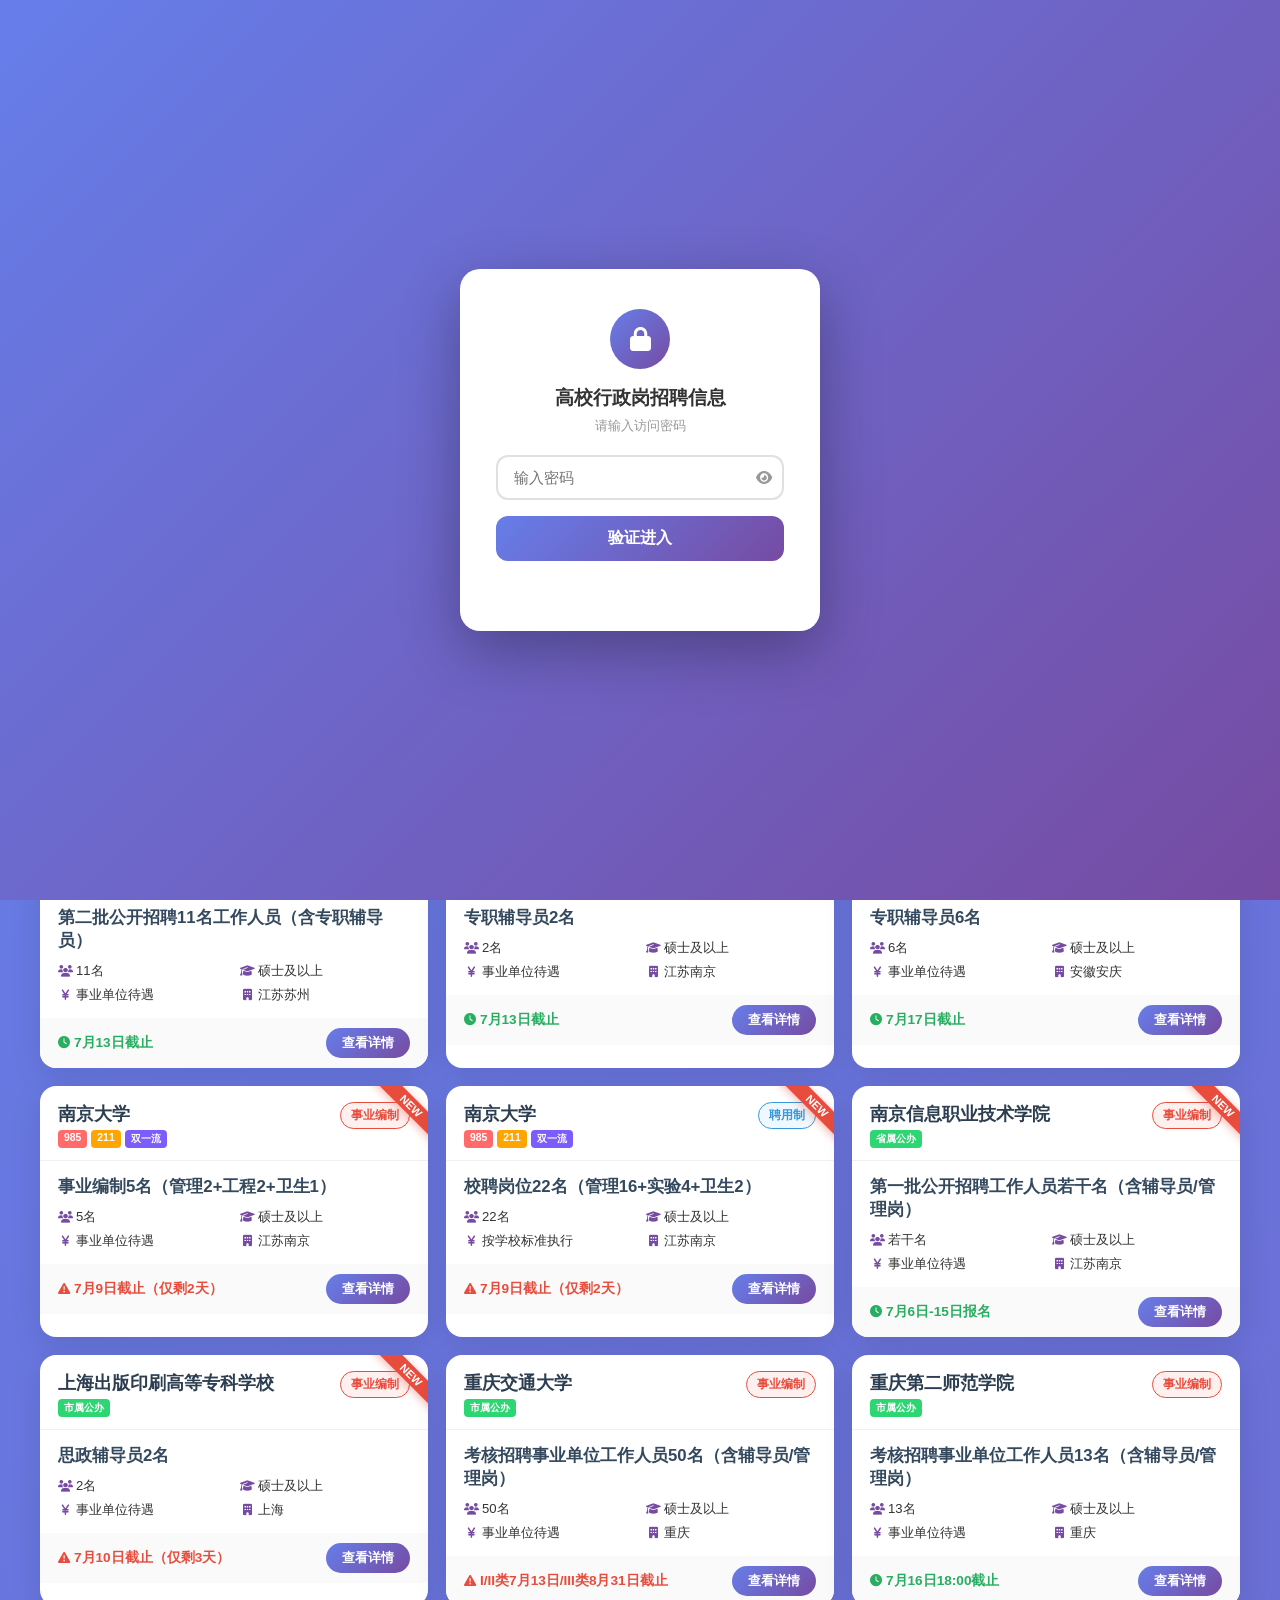
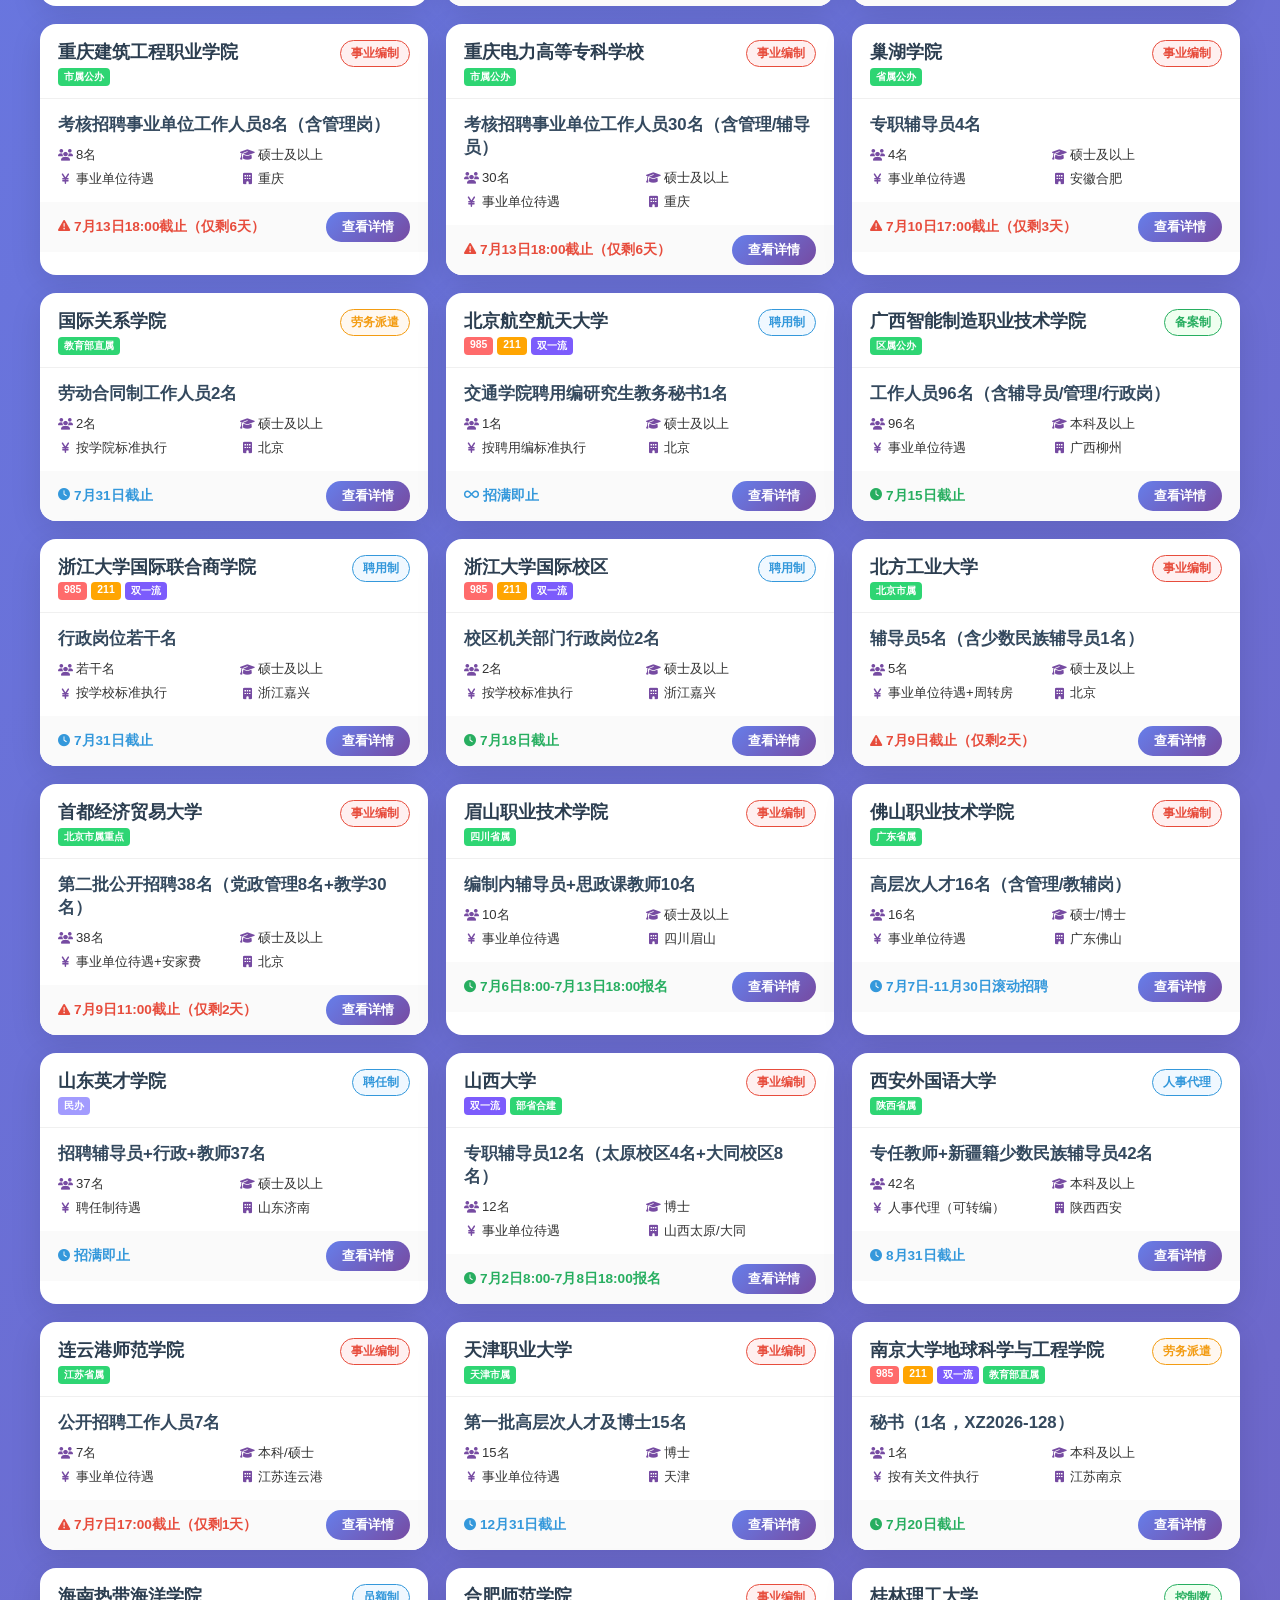
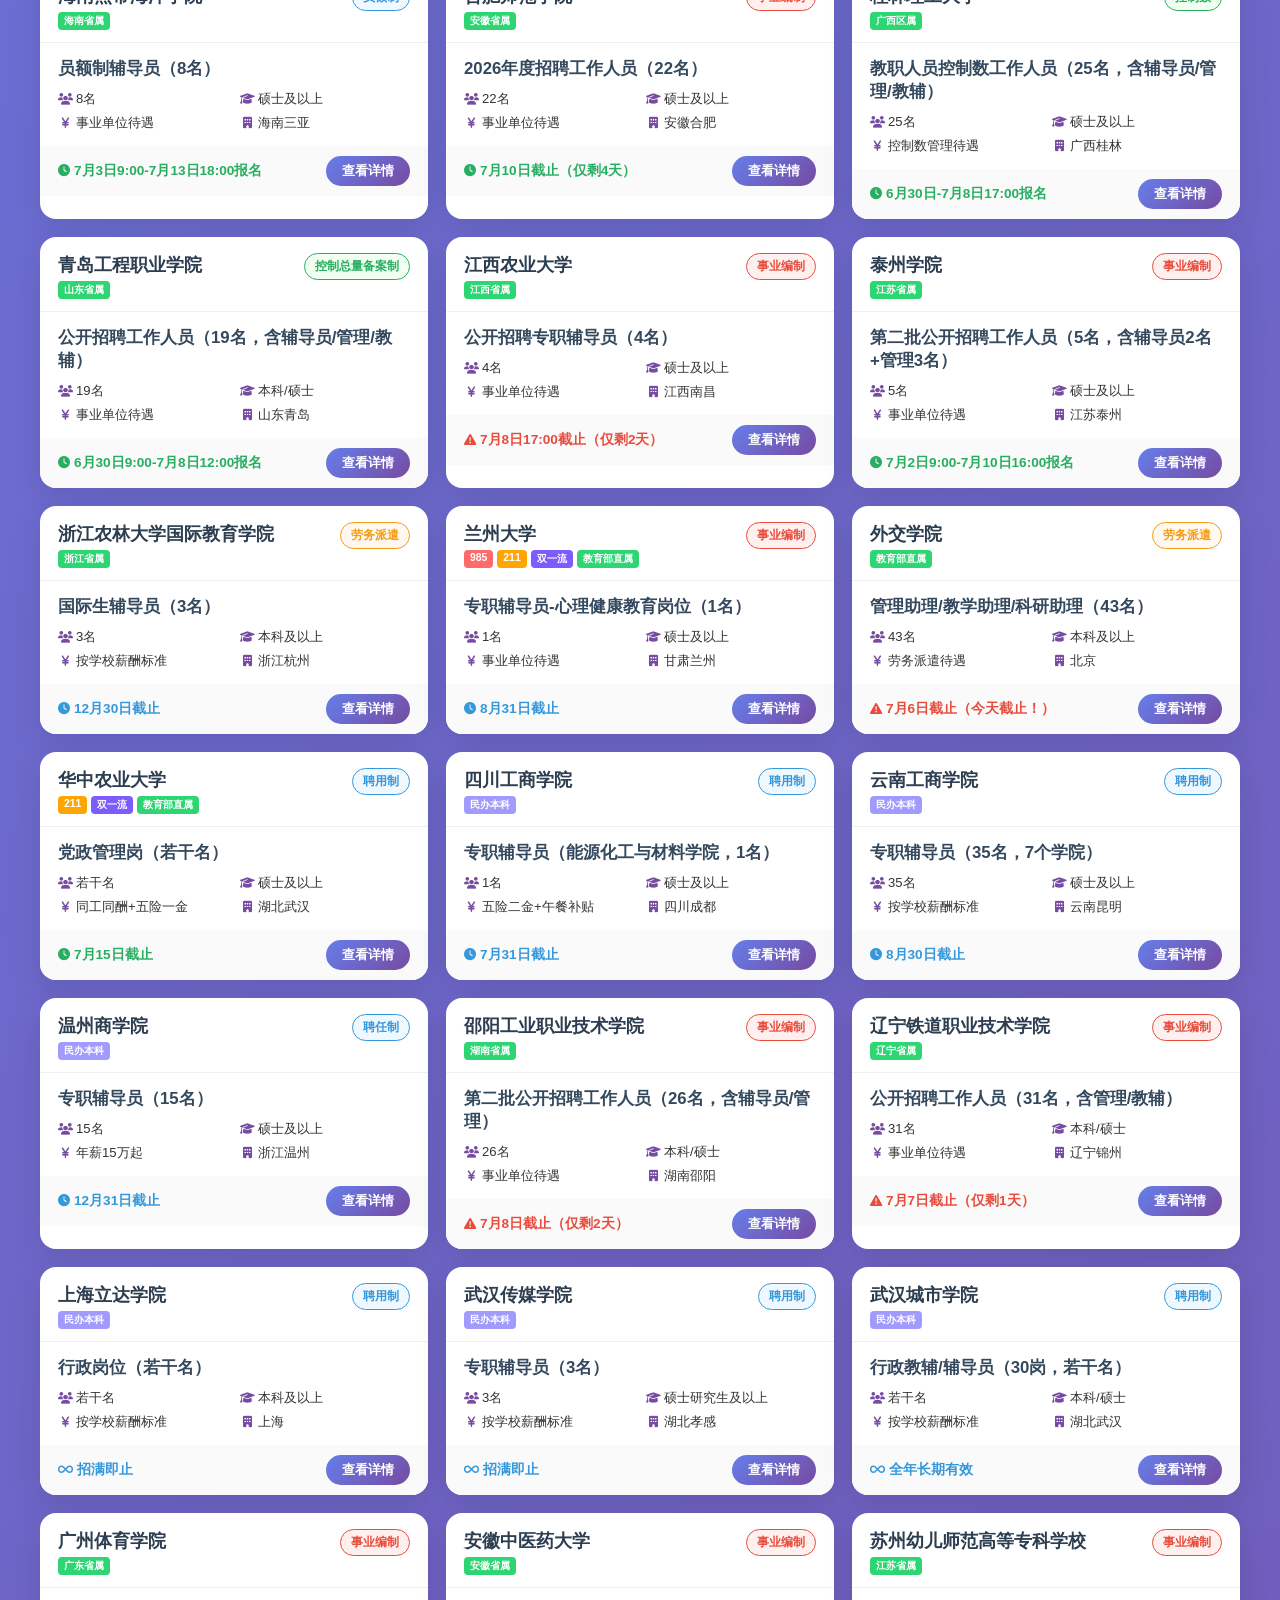
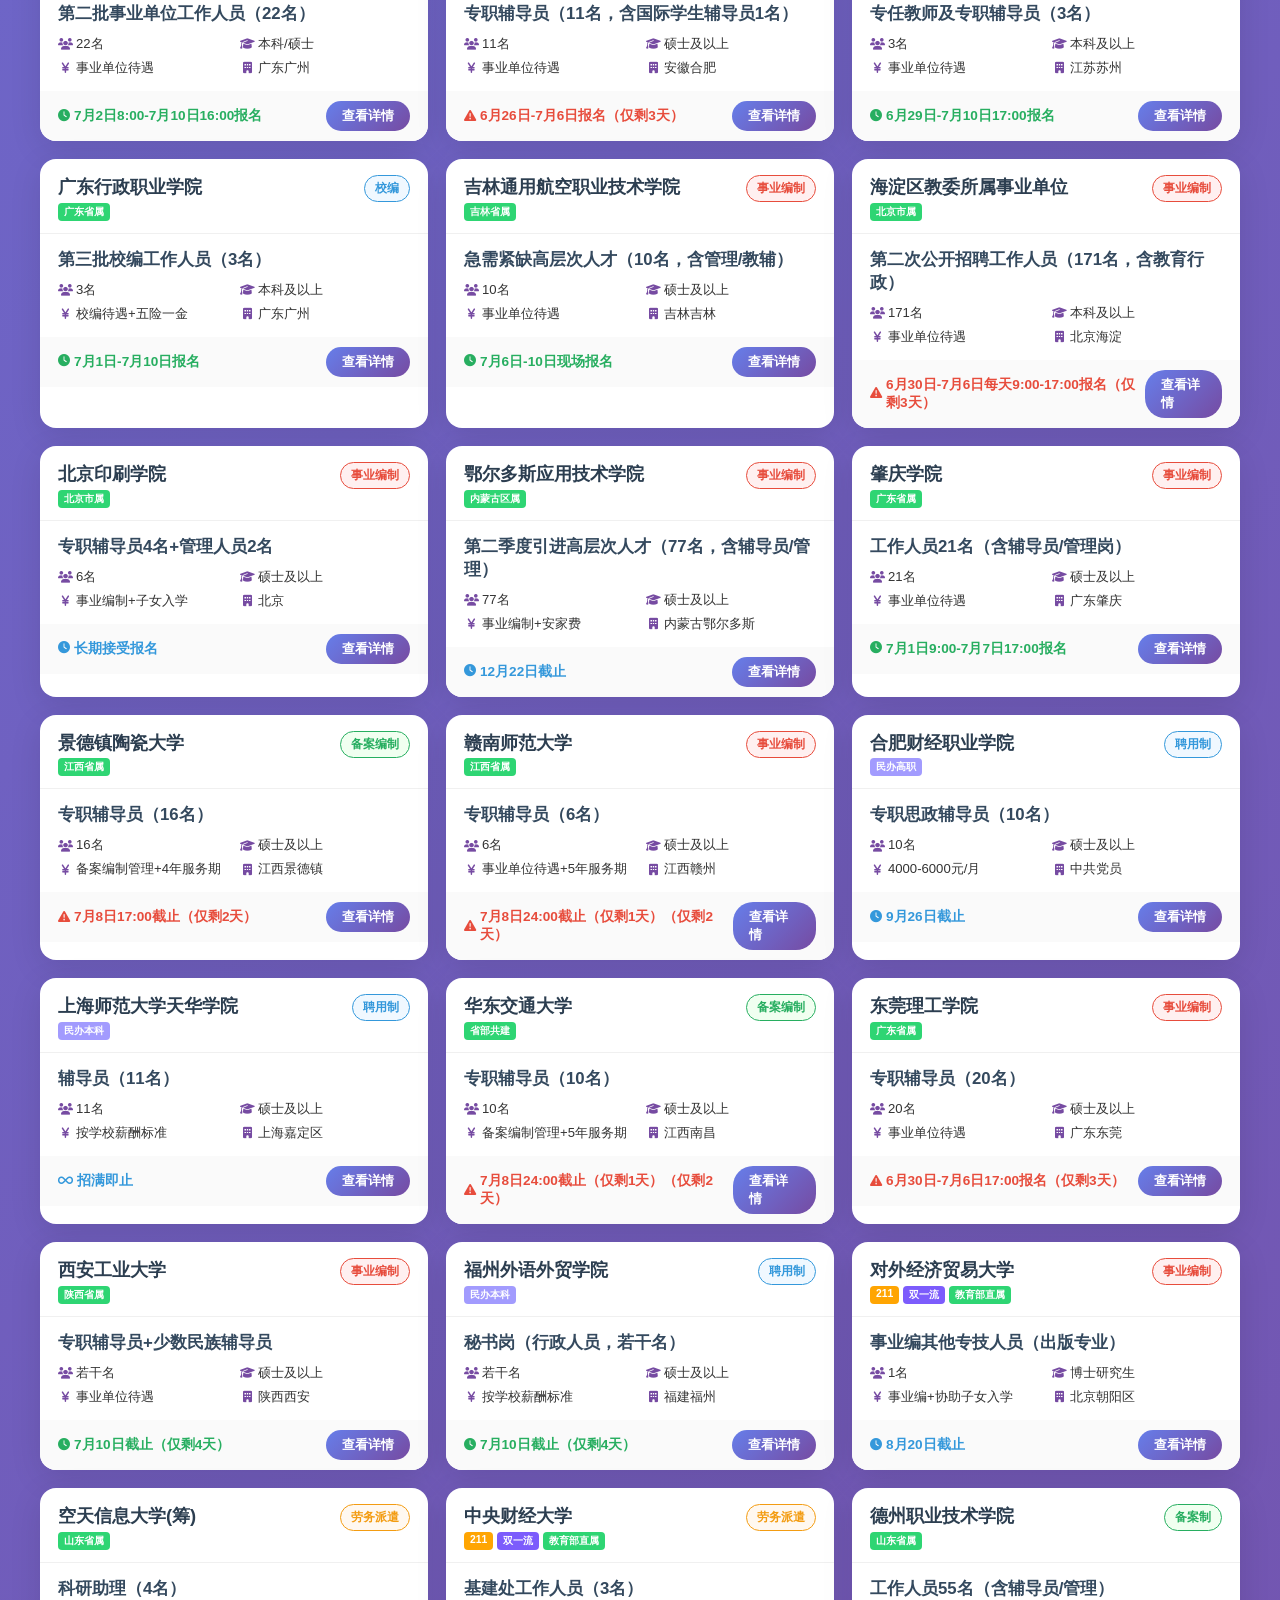
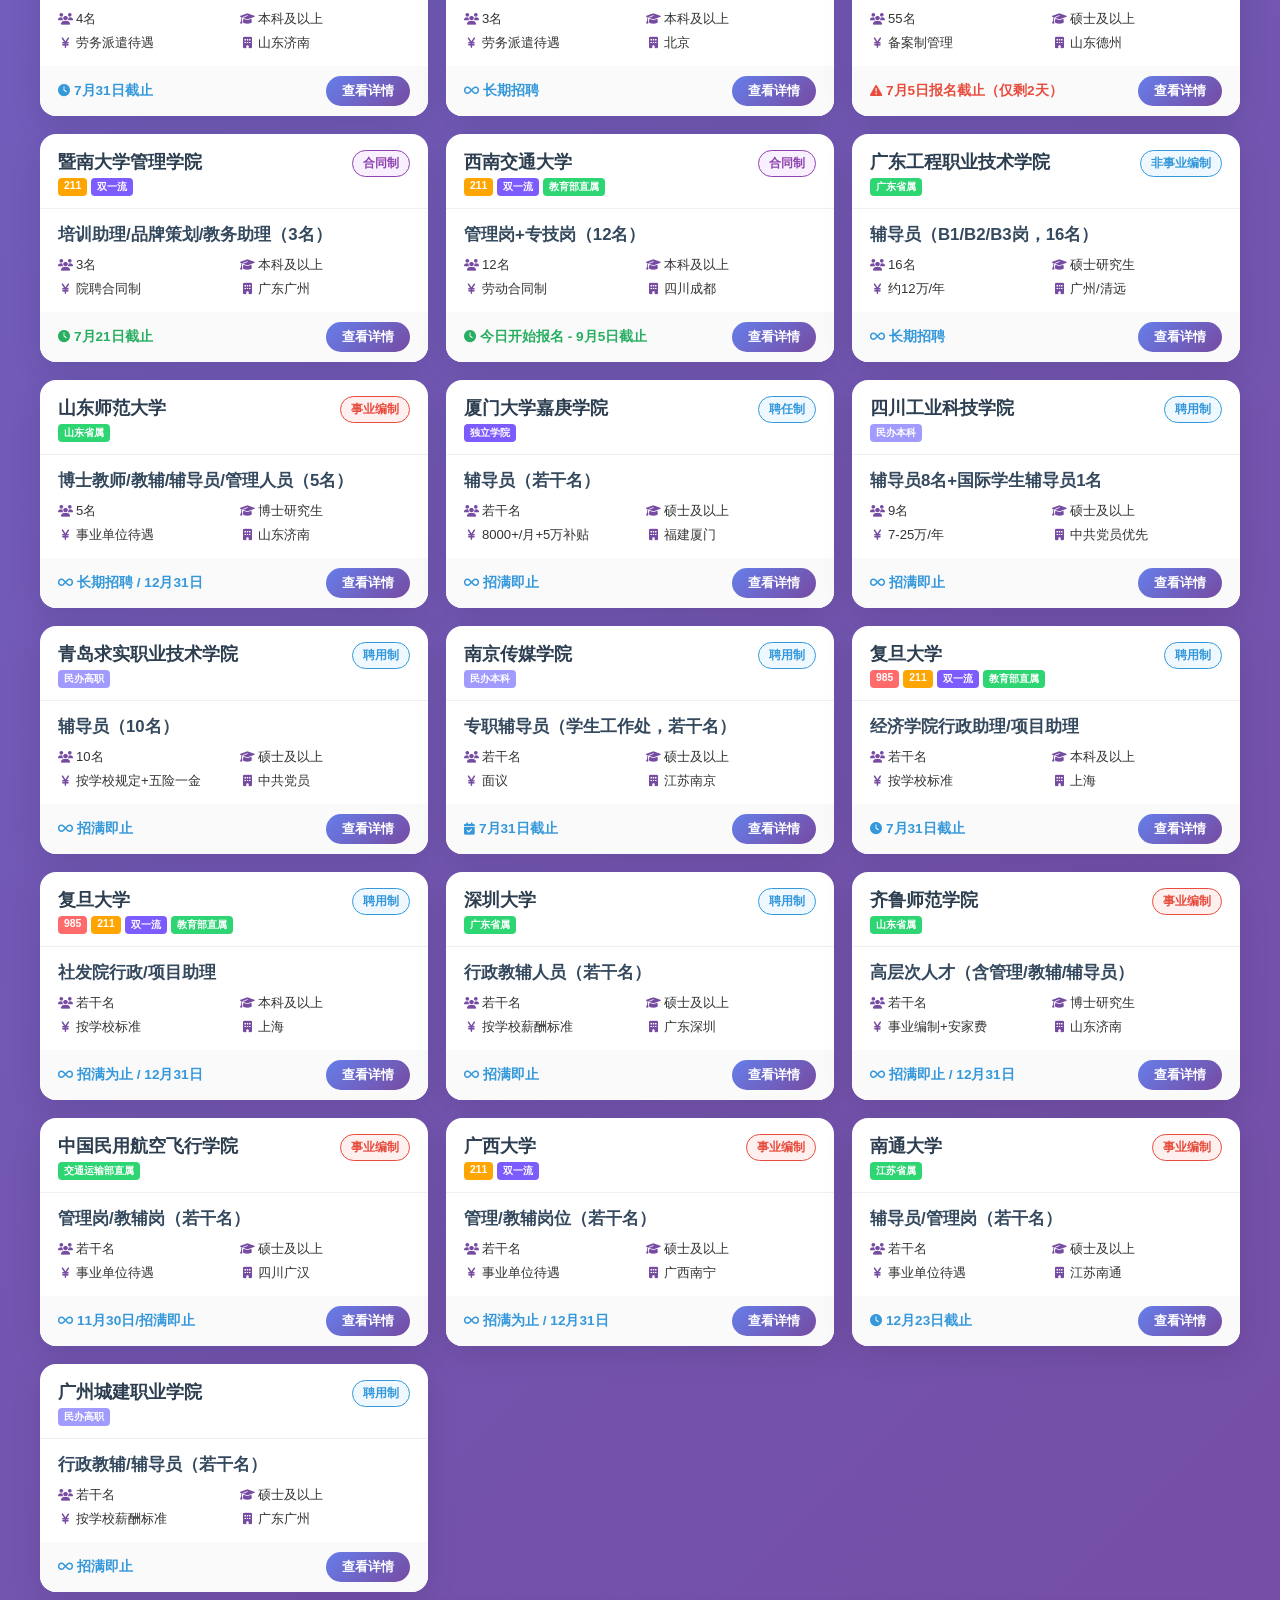
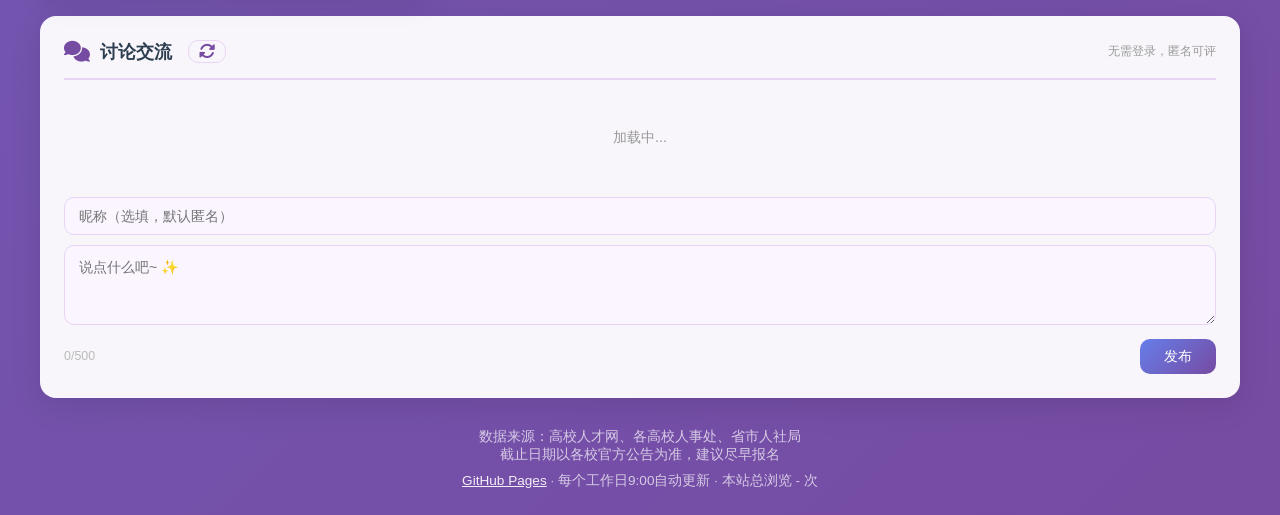
==== commit 006431d7: "fix: remove expired card, update stats - 7月7日" ====
--- a/index.html
+++ b/index.html
@@ -643,11 +643,11 @@
         <!-- 统计栏 -->
         <div class="stats-bar">
             <div class="stat-item">
-                <span class="stat-num" id="totalCount">86</span>
+                <span class="stat-num" id="totalCount">85</span>
                 <span class="stat-label">在招岗位</span>
             </div>
             <div class="stat-item">
-                <span class="stat-num" id="urgentCount" style="color:#ff10b10b">24</span>
+                <span class="stat-num" id="urgentCount" style="color:#ff10b10b">23</span>
                 <span class="stat-label">即将截止</span>
             </div>
             <div class="stat-item">
@@ -704,7 +704,7 @@
                 <button class="filter-btn" data-filter="position" data-value="教辅">教辅</button>
             </div>
             <div class="filter-row" style="justify-content:space-between;">
-                <div class="filter-result">筛选结果：<span id="filteredCount">86</span> 个岗位</div>
+                <div class="filter-result">筛选结果：<span id="filteredCount">85</span> 个岗位</div>
                 <button class="reset-btn" onclick="resetFilters()"><i class="fas fa-redo"></i> 重置筛选</button>
             </div>
         </div>
@@ -1260,30 +1260,6 @@
                 </div>
             </div>
 
-            <div class="job-card" data-region="华南" data-education="本科" data-hire="合同制" data-position="行政管理" style="cursor:pointer" onclick="window.open('https://zp.ssti.net.cn','_blank')">
-                <div class="card-header">
-                    <div>
-                        <div class="school-name">深圳城市职业学院（深圳技师学院）</div>
-                        <div class="school-tags">
-                            <span class="tag tag-985">公办高职</span>
-                        </div>
-                    </div>
-                    <span class="hire-type-badge badge-hetong">合同制</span>
-                </div>
-                <div class="card-body">
-                    <div class="position-name">公开招聘34名聘用人员（含行政教辅岗）</div>
-                    <div class="info-grid">
-                        <div class="info-item"><i class="fas fa-users"></i> <span class="value">34名</span></div>
-                        <div class="info-item"><i class="fas fa-graduation-cap"></i> <span class="value">本科及以上</span></div>
-                        <div class="info-item"><i class="fas fa-yen-sign"></i> <span class="value">学校聘用待遇</span></div>
-                        <div class="info-item"><i class="fas fa-building"></i> <span class="value">广东深圳</span></div>
-                    </div>
-                </div>
-                <div class="card-footer">
-                    <div class="deadline deadline-urgent"><i class="fas fa-exclamation-triangle"></i> 7月3日18:00截止（仅剩今天！）</div>
-                    <a href="https://zp.ssti.net.cn" target="_blank" class="apply-link" onclick="event.stopPropagation()">查看详情</a>
-                </div>
-            </div>
 
             <div class="job-card" data-region="华北" data-education="硕士" data-hire="事业编制" data-position="行政管理">
                 <div class="card-header">
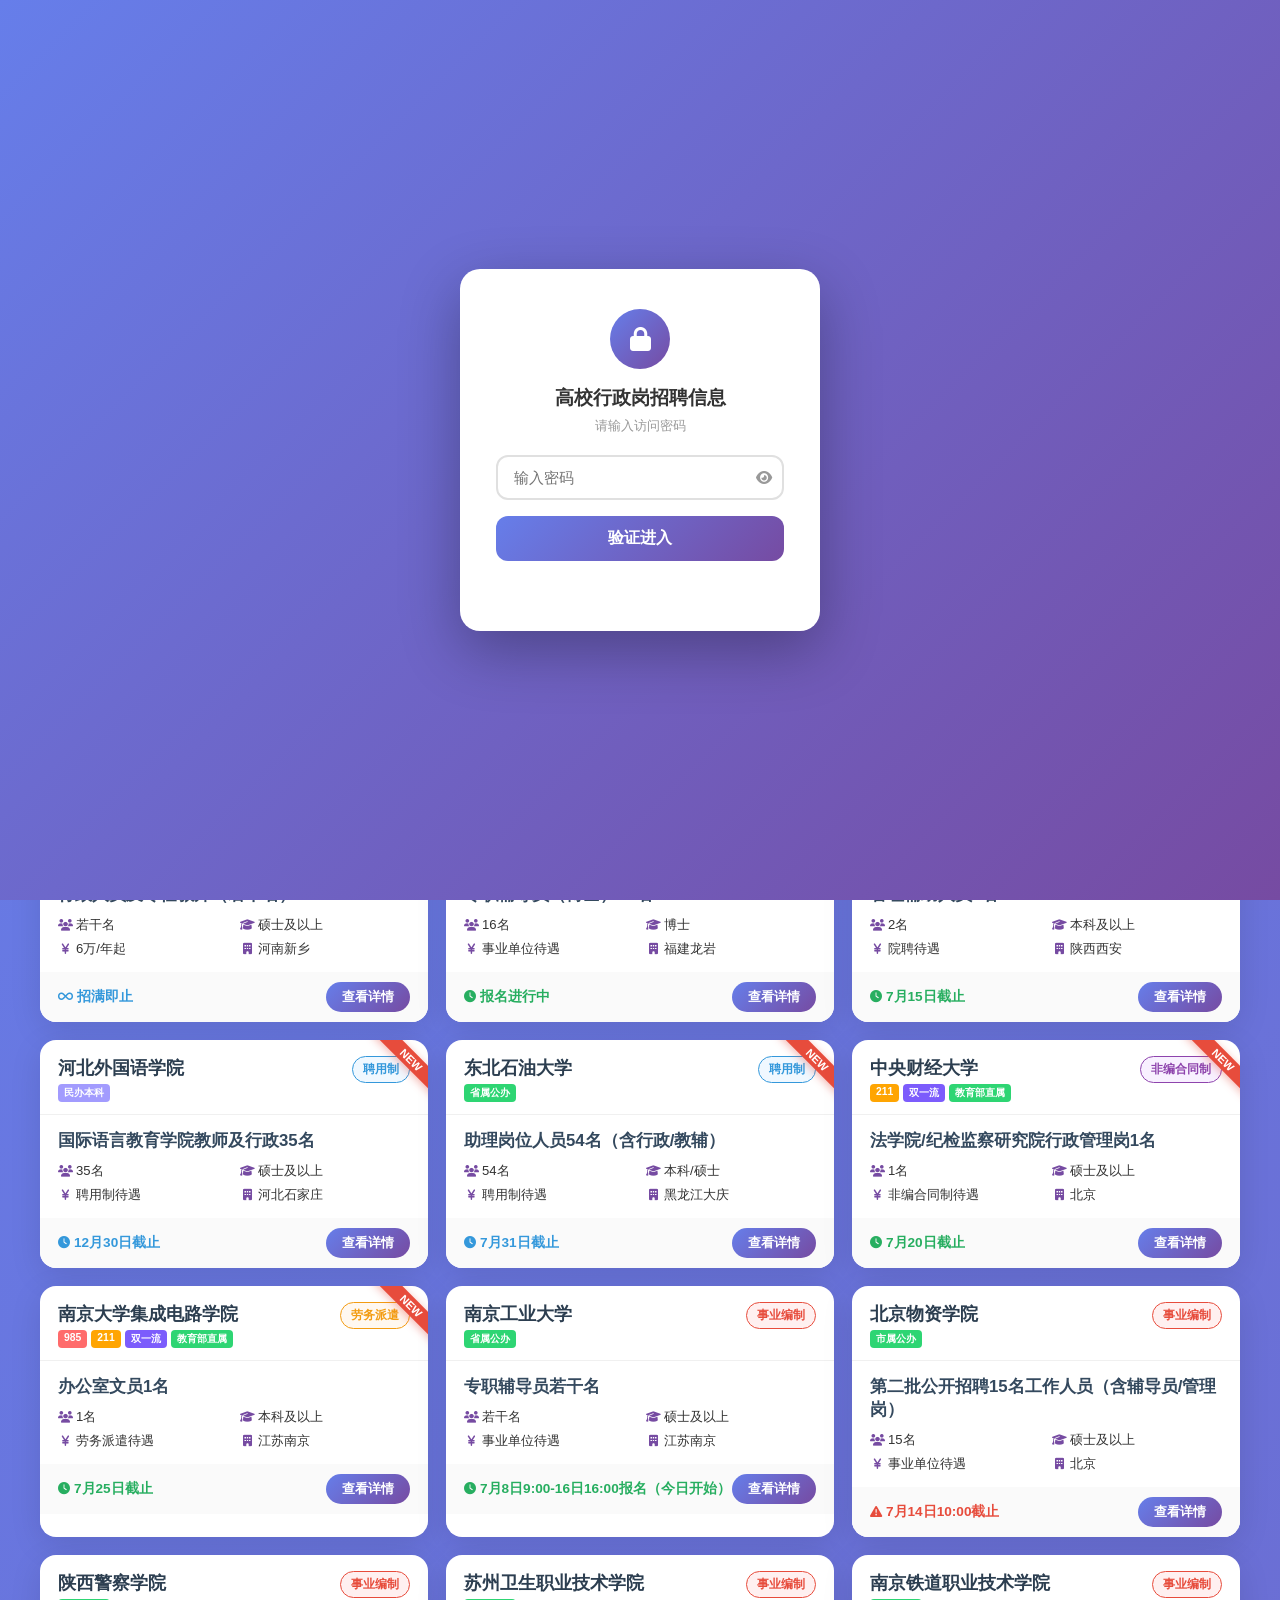
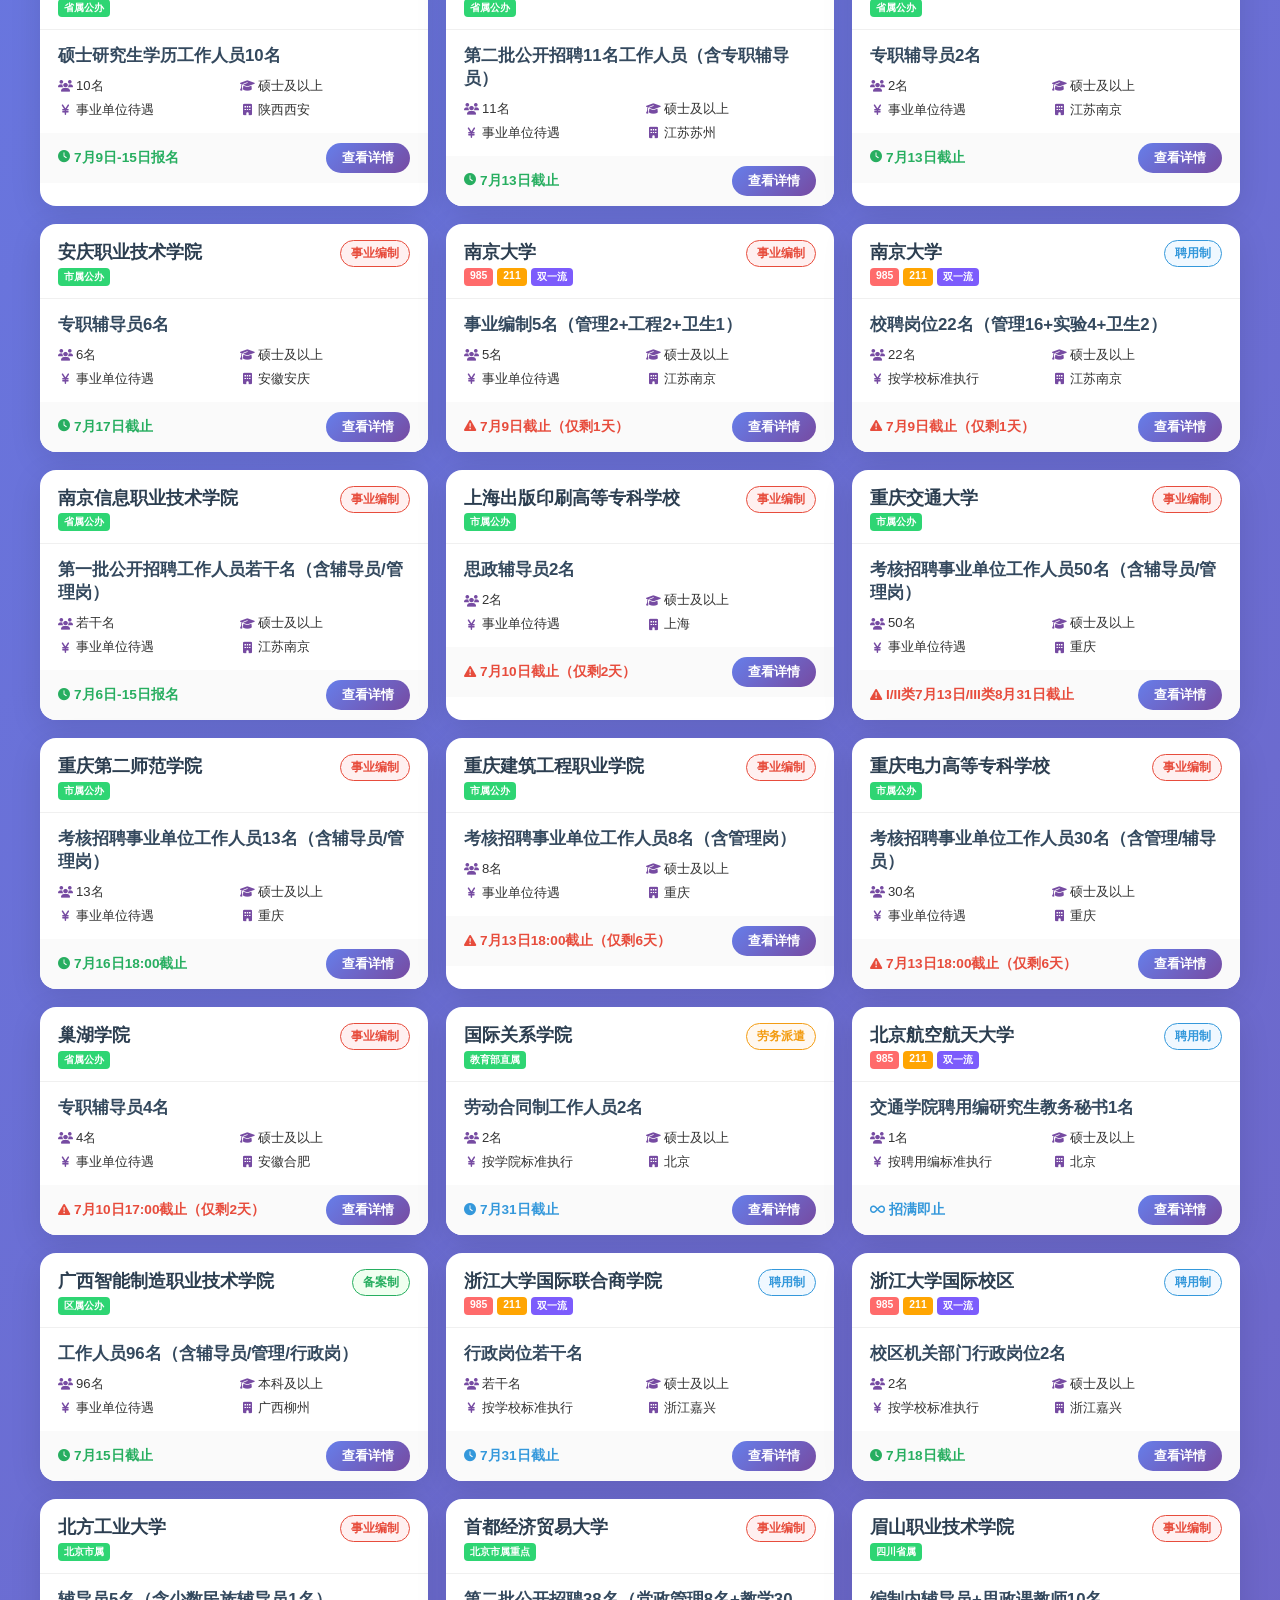
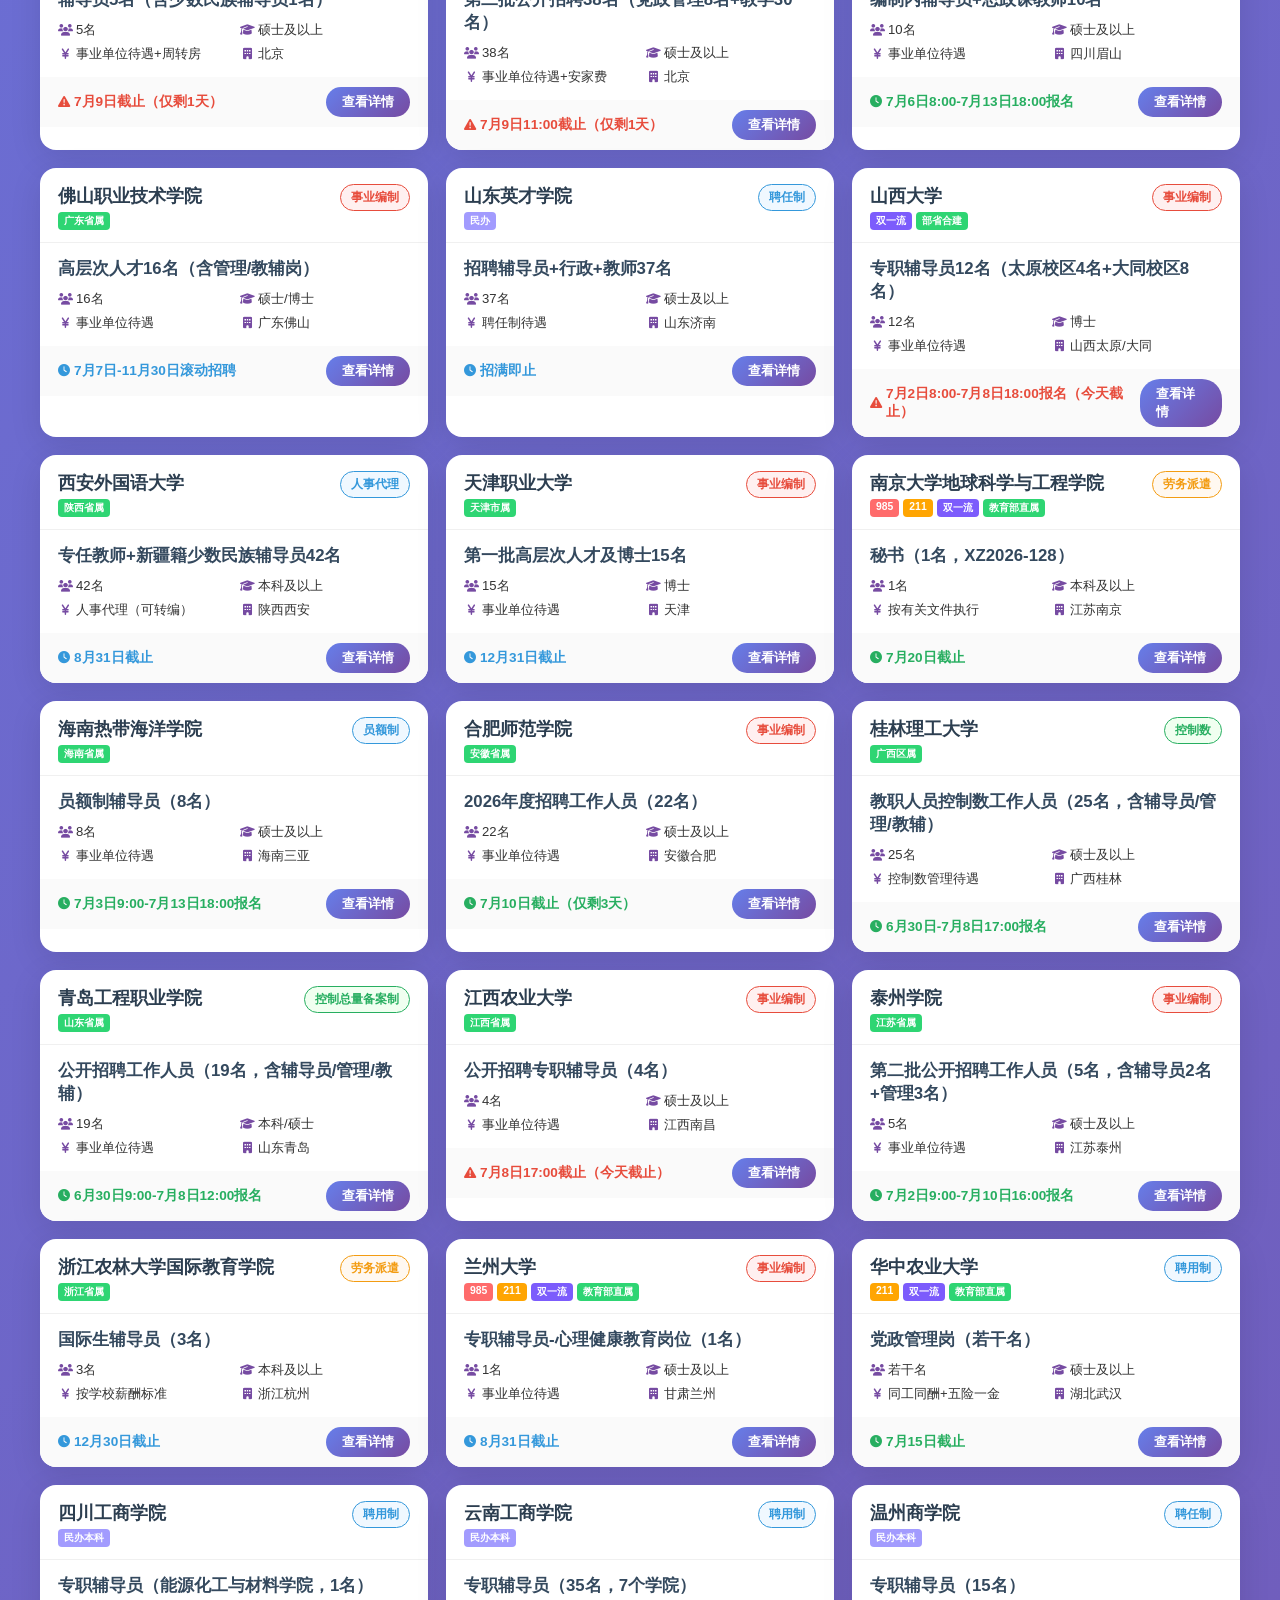
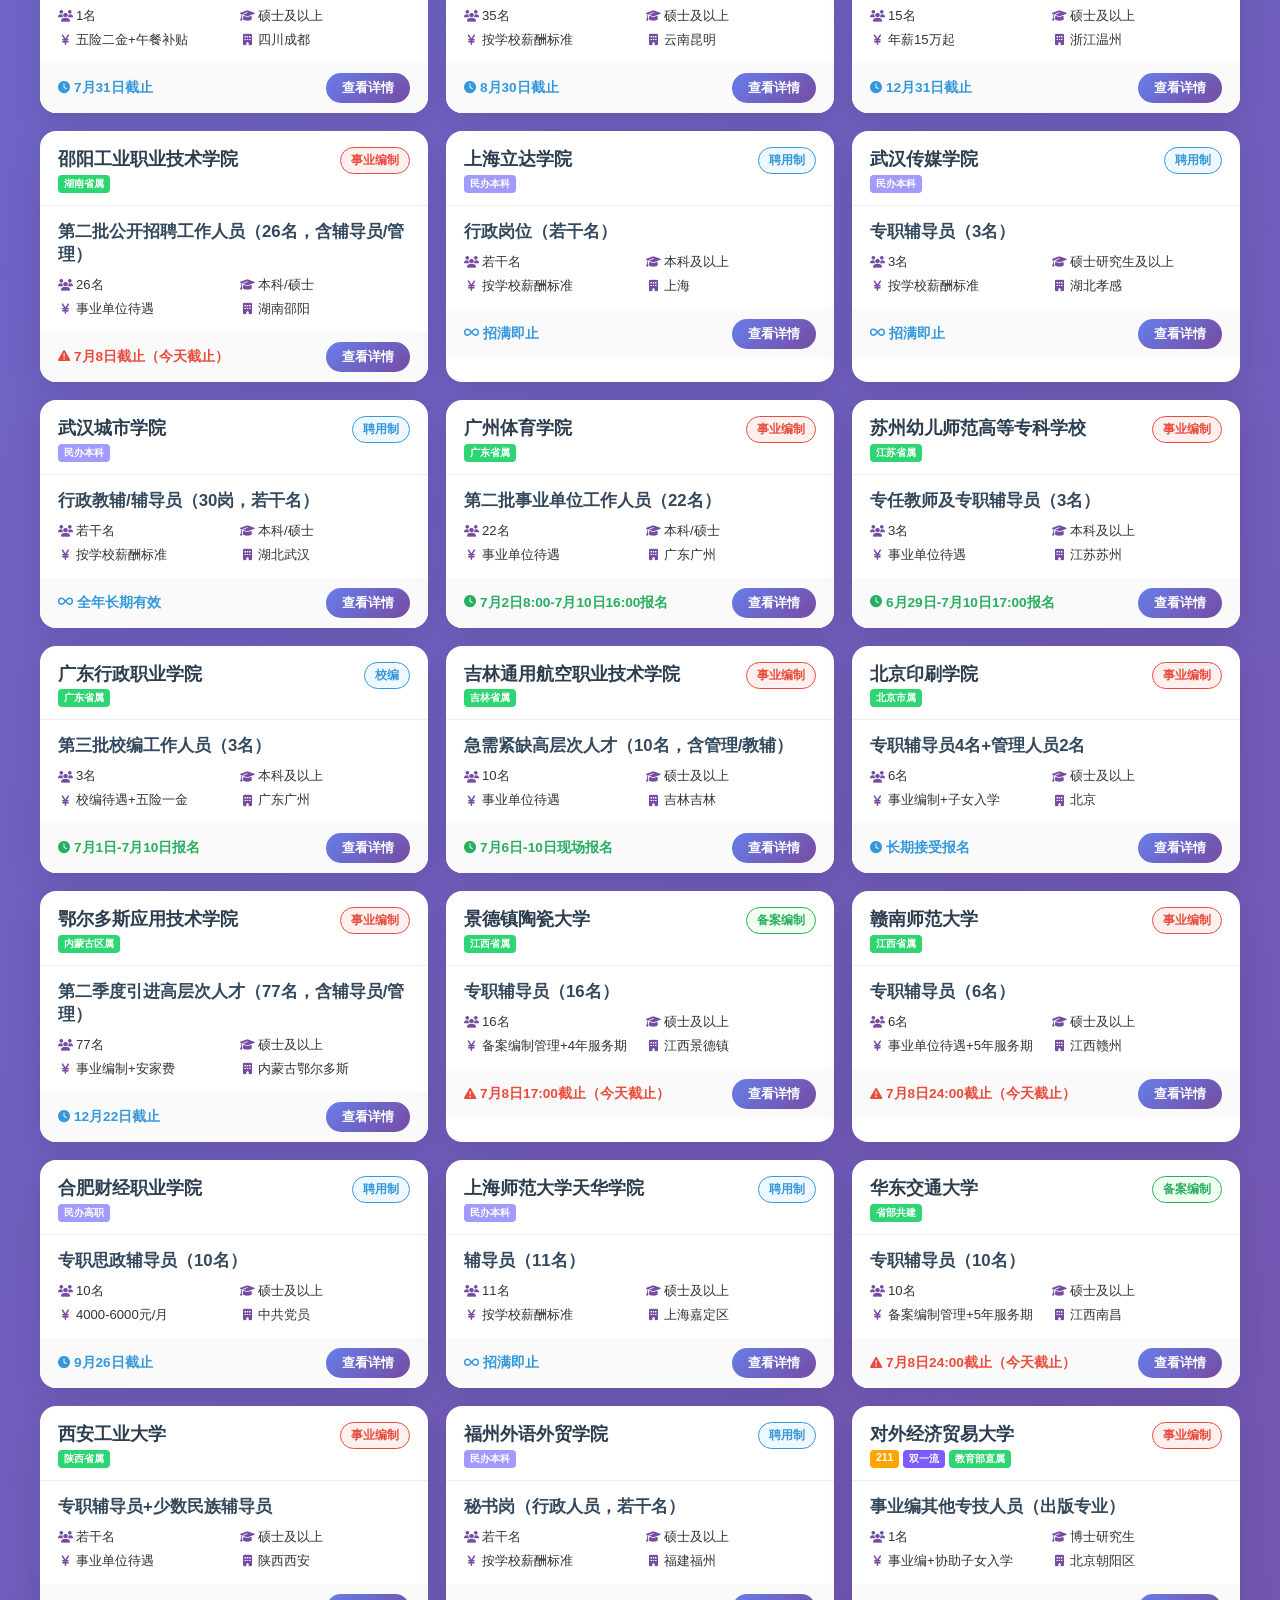
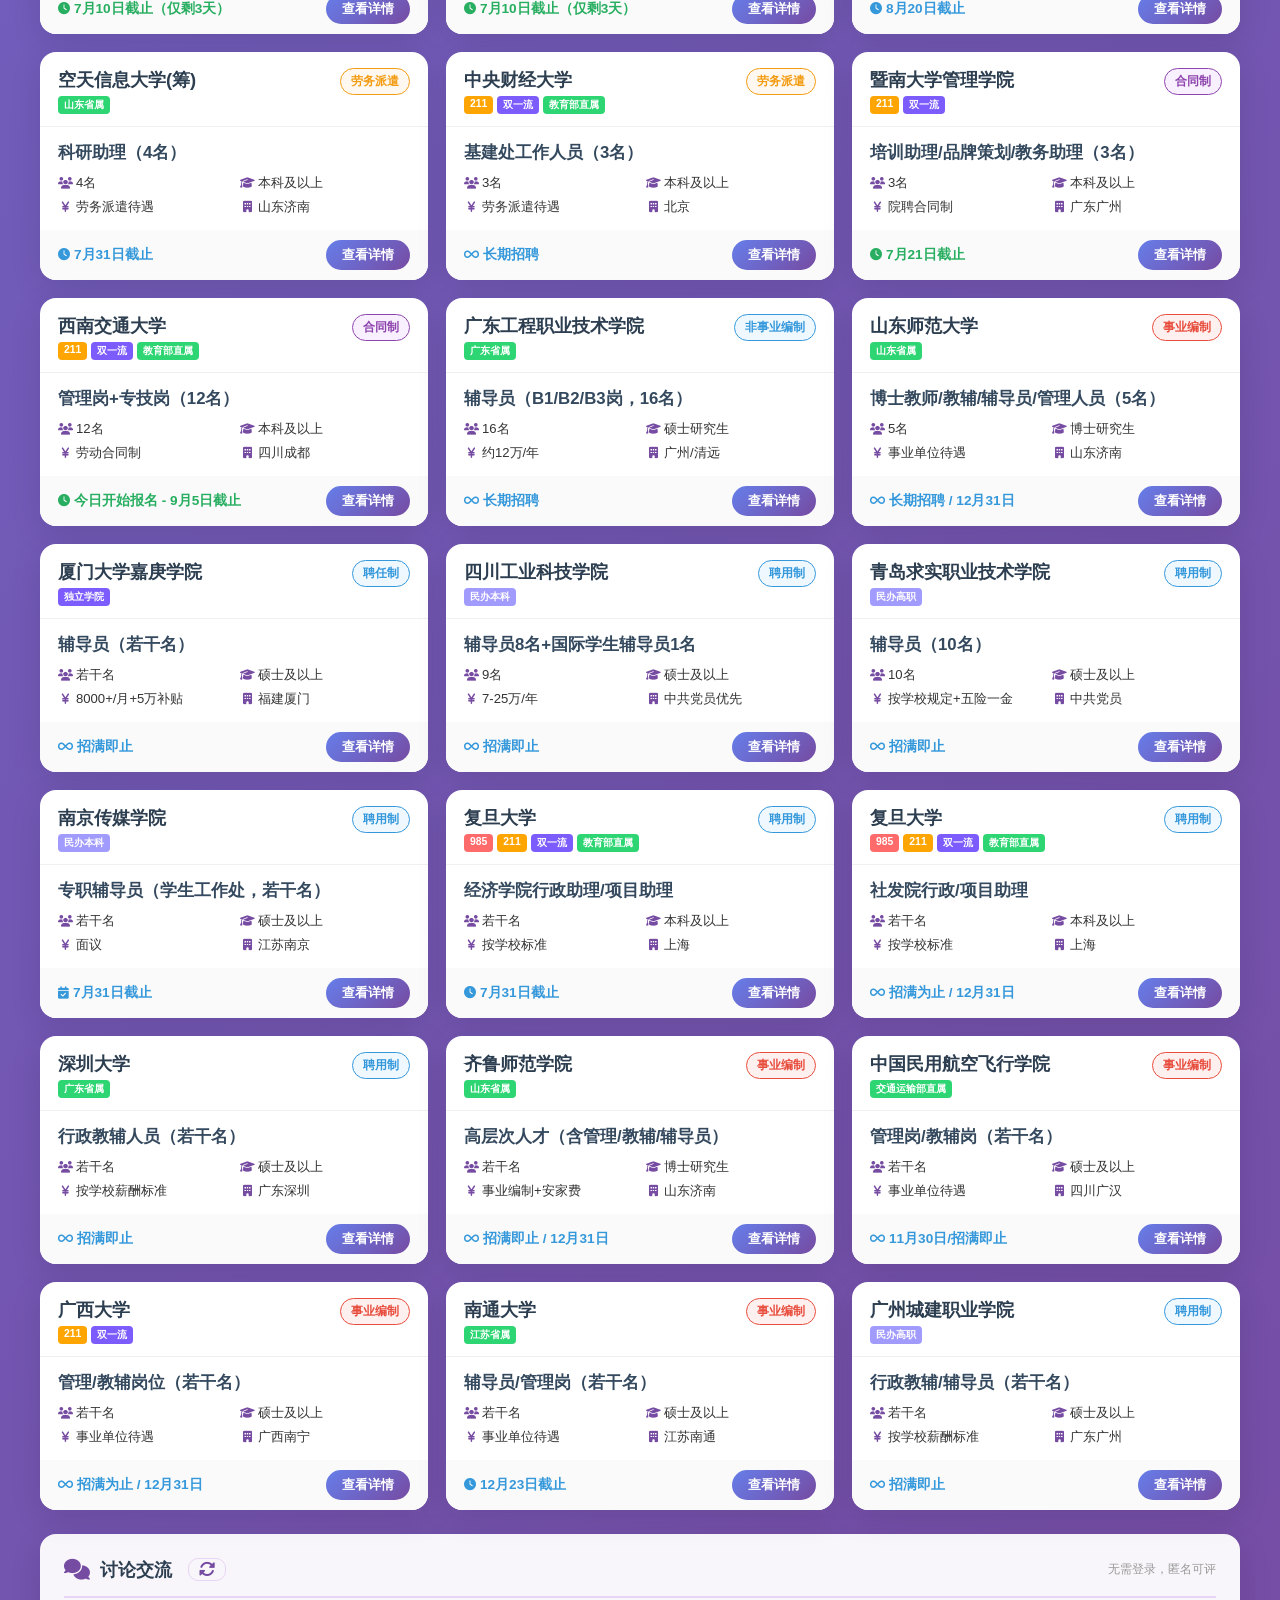
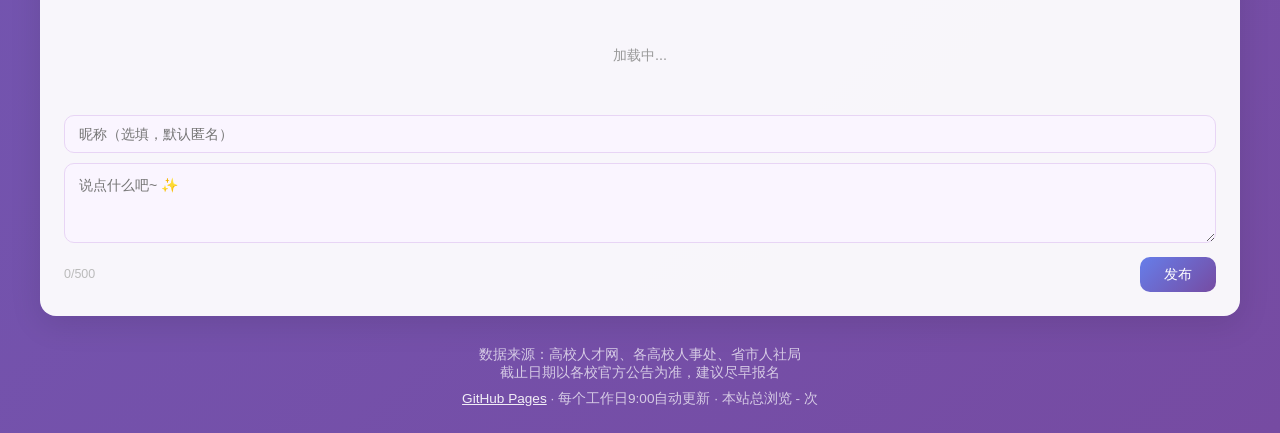
==== commit 6683e2e3: "每日更新 - 2026年7月8日" ====
--- a/index.html
+++ b/index.html
@@ -1,3324 +1,3370 @@
-<!DOCTYPE html>
-<html lang="zh-CN">
-<head>
-    <meta charset="UTF-8">
-    <meta name="viewport" content="width=device-width, initial-scale=1.0">
-    <title>高校行政岗招聘信息 - 2026年7月7日</title>
-    <link rel="stylesheet" href="https://cdn.bootcdn.net/ajax/libs/font-awesome/6.4.0/css/all.min.css">
-    <style>
-
-        * { margin:0; padding:0; box-sizing: border-box; }
-
-        body {
-            font-family: 'Segoe UI', 'Microsoft YaHei', sans-serif;
-            background: linear-gradient(135deg, #667eea 0%, #764ba2 100%);
-            min-height: 100vh;
-            padding: 15px;
-        }
-
-        .container { max-width: 1200px; margin:0 auto; }
-
-        .header {
-            text-align: center;
-            color: white;
-            margin-bottom: 25px;
-            padding: 20px;
-        }
-
-        .header h1 {
-            font-size: 2em;
-            margin-bottom: 8px;
-            text-shadow: 2px 2px 4px rgba(0,0,0,0.3);
-        }
-
-        .header p {
-            font-size: 1em;
-            opacity: 0.9;
-        }
-
-        .update-time {
-            background: rgba(255,255,255,0.2);
-            display: inline-block;
-            padding: 4px 14px;
-            border-radius: 20px;
-            font-size: 0.85em;
-            margin-top: 8px;
-        }
-
-        /* 统计栏 */
-        .stats-bar {
-            display: flex;
-            justify-content: center;
-            gap: 12px;
-            flex-wrap: wrap;
-            margin-bottom: 20px;
-        }
-
-        .stat-item {
-            background: rgba(255,255,255,0.15);
-            backdrop-filter: blur(10px);
-            color: white;
-            padding: 10px 18px;
-            border-radius: 12px;
-            text-align: center;
-            min-width: 100px;
-        }
-
-        .stat-item .stat-num {
-            font-size: 1.6em;
-            font-weight: bold;
-            display: block;
-        }
-
-        .stat-item .stat-label {
-            font-size: 0.75em;
-            opacity: 0.85;
-        }
-
-        /* 筛选面板 */
-        .filter-panel {
-            background: rgba(255,255,255,0.95);
-            border-radius: 16px;
-            padding: 18px;
-            margin-bottom: 20px;
-            box-shadow: 0 8px 32px rgba(0,0,0,0.1);
-        }
-
-        .filter-row {
-            display: flex;
-            align-items: center;
-            flex-wrap: wrap;
-            gap: 8px;
-            margin-bottom: 10px;
-        }
-
-        .filter-row:last-child { margin-bottom: 0; }
-
-        .filter-label {
-            font-weight: 600;
-            color: #555;
-            font-size: 0.85em;
-            min-width: 70px;
-            flex-shrink: 0;
-        }
-
-        .filter-btn {
-            padding: 5px 14px;
-            border: 2px solid #764ba2;
-            background: white;
-            color: #764ba2;
-            border-radius: 20px;
-            cursor: pointer;
-            font-size: 0.82em;
-            transition: all 0.3s;
-            white-space: nowrap;
-        }
-
-        .filter-btn:hover, .filter-btn.active {
-            background: #764ba2;
-            color: white;
-        }
-
-        .filter-result {
-            font-size: 0.85em;
-            color: #764ba2;
-            margin-top: 8px;
-            text-align: right;
-        }
-
-        .filter-result span {
-            font-weight: bold;
-            font-size: 1.1em;
-        }
-
-        .reset-btn {
-            padding: 5px 14px;
-            border: 2px solid #e74c3c;
-            background: white;
-            color: #e74c3c;
-            border-radius: 20px;
-            cursor: pointer;
-            font-size: 0.82em;
-            transition: all 0.3s;
-            margin-left: auto;
-        }
-
-        .reset-btn:hover {
-            background: #e74c3c;
-            color: white;
-        }
-
-        /* 卡片网格 */
-        .cards-grid {
-            display: grid;
-            grid-template-columns: repeat(auto-fill, minmax(340px, 1fr));
-            gap: 18px;
-        }
-
-        .job-card {
-            background: white;
-            border-radius: 16px;
-            overflow: hidden;
-            box-shadow: 0 8px 32px rgba(0,0,0,0.1);
-            transition: transform 0.3s, box-shadow 0.3s;
-            position: relative;
-        }
-
-        .job-card:hover {
-            transform: translateY(-4px);
-            box-shadow: 0 12px 40px rgba(0,0,0,0.15);
-        }
-
-        .card-header {
-            padding: 16px 18px 12px;
-            border-bottom: 1px solid #f0f0f0;
-            display: flex;
-            justify-content: space-between;
-            align-items: flex-start;
-        }
-
-        .school-name {
-            font-size: 1.15em;
-            font-weight: 700;
-            color: #2c3e50;
-            line-height: 1.3;
-        }
-
-        .school-tags {
-            display: flex;
-            gap: 4px;
-            flex-wrap: wrap;
-            margin-top: 4px;
-        }
-
-        .tag {
-            font-size: 0.65em;
-            padding: 2px 6px;
-            border-radius: 4px;
-            font-weight: 600;
-        }
-
-        .tag-985 { background: #ff6b6b; color: white; }
-        .tag-211 { background: #ffa502; color: white; }
-        .tag-double-first { background: #7c5cfc; color: white; }
-        .tag-ministry { background: #2ed573; color: white; }
-        .tag-private { background: #a29bfe; color: white; }
-
-        .hire-type-badge {
-            padding: 4px 10px;
-            border-radius: 20px;
-            font-size: 0.75em;
-            font-weight: 600;
-            white-space: nowrap;
-            flex-shrink: 0;
-        }
-
-        .badge-bianzhi { background: #fff0f0; color: #e74c3c; border: 1px solid #e74c3c; }
-        .badge-pinyong { background: #f0f8ff; color: #3498db; border: 1px solid #3498db; }
-        .badge-laowu { background: #fff8f0; color: #f39c12; border: 1px solid #f39c12; }
-        .badge-beian { background: #f0fff0; color: #27ae60; border: 1px solid #27ae60; }
-        .badge-hetong { background: #f8f0ff; color: #8e44ad; border: 1px solid #8e44ad; }
-
-        .card-body {
-            padding: 14px 18px;
-        }
-
-        .position-name {
-            font-size: 1.05em;
-            font-weight: 600;
-            color: #34495e;
-            margin-bottom: 10px;
-        }
-
-        .info-grid {
-            display: grid;
-            grid-template-columns: 1fr 1fr;
-            gap: 6px 12px;
-        }
-
-        .info-item {
-            font-size: 0.82em;
-            color: #666;
-            display: flex;
-            align-items: center;
-            gap: 4px;
-        }
-
-        .info-item i {
-            width: 14px;
-            text-align: center;
-            color: #764ba2;
-            font-size: 0.9em;
-        }
-
-        .info-item .value {
-            color: #333;
-            font-weight: 500;
-        }
-
-        .card-footer {
-            padding: 10px 18px;
-            background: #fafafa;
-            display: flex;
-            justify-content: space-between;
-            align-items: center;
-        }
-
-        .deadline {
-            font-size: 0.85em;
-            font-weight: 600;
-            display: flex;
-            align-items: center;
-            gap: 4px;
-        }
-
-        .deadline-urgent { color: #e74c3c; }
-        .deadline-normal { color: #27ae60; }
-        .deadline-long { color: #3498db; }
-
-        .deadline i { font-size: 0.9em; }
-
-        .apply-link {
-            display: inline-block;
-            padding: 6px 16px;
-            background: linear-gradient(135deg, #667eea, #764ba2);
-            color: white;
-            border-radius: 20px;
-            text-decoration: none;
-            font-size: 0.82em;
-            font-weight: 600;
-            transition: all 0.3s;
-        }
-
-        .apply-link:hover {
-            transform: scale(1.05);
-            box-shadow: 0 4px 12px rgba(118, 75, 162, 0.4);
-        }
-
-        /* NEW标记 */
-        .new-badge {
-            position: absolute;
-            top: 12px;
-            right: -28px;
-            background: #e74c3c;
-            color: white;
-            padding: 2px 32px;
-            font-size: 0.7em;
-            font-weight: 700;
-            transform: rotate(45deg);
-            box-shadow: 0 2px 8px rgba(231,76,60,0.4);
-            animation: pulse-new 2s infinite;
-        }
-
-        @keyframes pulse-new {
-            0%, 100% { opacity:1; }
-            50% { opacity: 0.7; }
-        }
-
-        /* 日期选择器 */
-        .date-picker-bar {
-            display: inline-flex;
-            align-items: center;
-            gap: 8px;
-            background: rgba(255,255,255,0.2);
-            backdrop-filter: blur(10px);
-            padding: 6px 16px;
-            border-radius: 20px;
-            margin-top: 10px;
-        }
-
-        .date-picker-label {
-            color: white;
-            font-size: 0.85em;
-            font-weight: 600;
-        }
-
-        .date-input {
-            padding: 4px 10px;
-            border: 2px solid rgba(255,255,255,0.5);
-            border-radius: 12px;
-            background: rgba(255,255,255,0.9);
-            color: #333;
-            font-size: 0.85em;
-            font-weight: 600;
-            cursor: pointer;
-            outline: none;
-            transition: border-color 0.3s;
-        }
-
-        .date-input:focus {
-            border-color: #764ba2;
-        }
-
-        .date-input::-webkit-calendar-picker-indicator {
-            cursor: pointer;
-            filter: invert(30%);
-        }
-
-        .date-today-btn {
-            padding: 4px 12px;
-            border: 2px solid rgba(255,255,255,0.7);
-            background: rgba(255,255,255,0.2);
-            color: white;
-            border-radius: 12px;
-            cursor: pointer;
-            font-size: 0.8em;
-            font-weight: 600;
-            transition: all 0.3s;
-        }
-
-        .date-today-btn:hover {
-            background: rgba(255,255,255,0.4);
-        }
-
-        .date-nav-btn {
-            width: 28px;
-            height: 28px;
-            border: 2px solid rgba(255,255,255,0.5);
-            background: rgba(255,255,255,0.15);
-            color: white;
-            border-radius: 50%;
-            cursor: pointer;
-            font-size: 0.75em;
-            display: flex;
-            align-items: center;
-            justify-content: center;
-            transition: all 0.3s;
-        }
-
-        .date-nav-btn:hover {
-            background: rgba(255,255,255,0.35);
-        }
-
-        .date-nav-btn:disabled {
-            opacity: 0.3;
-            cursor: not-allowed;
-        }
-
-        /* 历史快照提示 */
-        .archive-banner {
-            background: linear-gradient(135deg, #f39c12, #e67e22);
-            color: white;
-            text-align: center;
-            padding: 10px 20px;
-            border-radius: 12px;
-            margin-bottom: 16px;
-            font-size: 0.9em;
-            display: none;
-        }
-
-        .archive-banner i { margin-right: 6px; }
-        .archive-banner a { color: white; font-weight: 700; text-decoration: underline; }
-
-        /* 登录遮罩 */
-        .login-overlay {
-            position: fixed; top: 0; left: 0; width: 100%; height: 100%;
-            background: linear-gradient(135deg, #667eea 0%, #764ba2 100%);
-            z-index: 10000;
-            display: flex; align-items: center; justify-content: center;
-            transition: opacity 0.4s, visibility 0.4s;
-        }
-        .login-overlay.hidden { opacity: 0; visibility: hidden; }
-        .login-card {
-            background: white; border-radius: 20px; padding: 40px 36px;
-            width: 360px; max-width: 90vw; box-shadow: 0 20px 60px rgba(0,0,0,0.3);
-            text-align: center;
-        }
-        .login-card .lock-icon {
-            width: 60px; height: 60px; background: linear-gradient(135deg, #667eea, #764ba2);
-            border-radius: 50%; display: inline-flex; align-items: center; justify-content: center;
-            margin-bottom: 16px;
-        }
-        .login-card .lock-icon i { color: white; font-size: 1.5em; }
-        .login-card h3 { color: #333; font-size: 1.2em; margin-bottom: 6px; }
-        .login-card .sub { color: #999; font-size: 0.82em; margin-bottom: 20px; }
-        .login-card .input-group {
-            position: relative; margin-bottom: 16px;
-        }
-        .login-card .input-group input {
-            width: 100%; padding: 12px 44px 12px 16px;
-            border: 2px solid #e0e0e0; border-radius: 12px;
-            font-size: 0.95em; outline: none; transition: border-color 0.3s;
-        }
-        .login-card .input-group input:focus { border-color: #764ba2; }
-        .login-card .input-group .toggle-pw {
-            position: absolute; right: 12px; top: 50%; transform: translateY(-50%);
-            background: none; border: none; color: #999; cursor: pointer; font-size: 0.9em;
-        }
-        .login-card .login-btn {
-            width: 100%; padding: 12px; border: none; border-radius: 12px;
-            background: linear-gradient(135deg, #667eea, #764ba2);
-            color: white; font-size: 1em; font-weight: 600; cursor: pointer;
-            transition: transform 0.2s, box-shadow 0.2s;
-        }
-        .login-card .login-btn:hover { transform: translateY(-1px); box-shadow: 0 6px 20px rgba(118,75,162,0.4); }
-        .login-card .login-error {
-            color: #e74c3c; font-size: 0.82em; margin-top: 10px; min-height: 20px;
-        }
-
-        /* 微信订阅 */
-        .sub-float {
-            position: fixed; bottom: 24px; right: 24px; z-index: 9998;
-            display: flex; flex-direction: column; align-items: flex-end; gap: 8px;
-        }
-        .sub-float-btn {
-            width: 50px; height: 50px; border-radius: 50%;
-            background: linear-gradient(135deg, #07c160, #06ad56);
-            color: white; border: none; cursor: pointer;
-            font-size: 1.3em; box-shadow: 0 4px 16px rgba(7,193,96,0.4);
-            transition: transform 0.3s; animation: pulse-sub 2s infinite;
-        }
-        @keyframes pulse-sub { 0%,100%{box-shadow:0 4px 16px rgba(7,193,96,0.4)} 50%{box-shadow:0 4px 28px rgba(7,193,96,0.7)} }
-        .sub-float-btn:hover { transform: scale(1.08); }
-        .sub-panel {
-            background: white; border-radius: 16px; padding: 24px;
-            box-shadow: 0 12px 40px rgba(0,0,0,0.15); text-align: center;
-            width: 280px; display: none; animation: slideUp 0.3s ease;
-        }
-        .sub-panel.show { display: block; }
-        @keyframes slideUp { from{opacity:0;transform:translateY(20px)} to{opacity:1;transform:translateY(0)} }
-        .sub-panel h4 { color: #333; font-size: 1em; margin-bottom: 4px; }
-        .sub-panel .sub-desc { color: #999; font-size: 0.78em; margin-bottom: 14px; }
-        .sub-panel .qrcode-wrap {
-            width: 160px; height: 160px; margin: 0 auto 10px;
-            border: 3px solid #07c160; border-radius: 12px; padding: 4px;
-            display: flex; align-items: center; justify-content: center;
-            background: #f9f9f9;
-        }
-        .sub-panel .qrcode-wrap img { width: 100%; height: 100%; }
-        .sub-panel .sub-steps { text-align: left; font-size: 0.75em; color: #666; line-height: 1.8; }
-        .sub-panel .sub-steps i { color: #07c160; margin-right: 4px; }
-        .sub-panel .close-sub {
-            position: absolute; top: 10px; right: 14px;
-            background: none; border: none; font-size: 1.1em; color: #999; cursor: pointer;
-        }
-        .sub-panel { position: relative; }
-
-        @media (max-width: 768px) {
-            .sub-float { bottom: 16px; right: 16px; }
-            .sub-float-btn { width: 44px; height: 44px; font-size: 1.1em; }
-        }
-
-        /* 评论区 */
-        .comment-section {
-            background: rgba(255,255,255,0.95);
-            border-radius: 16px;
-            padding: 24px;
-            margin-top: 24px;
-            box-shadow: 0 8px 32px rgba(0,0,0,0.1);
-        }
-
-        .comment-section-header {
-            display: flex;
-            align-items: center;
-            gap: 10px;
-            margin-bottom: 18px;
-            padding-bottom: 14px;
-            border-bottom: 2px solid #e8d5f5;
-        }
-
-        .comment-section-header i { font-size: 1.3em; color: #764ba2; }
-        .comment-section-header h3 { font-size: 1.1em; color: #2c3e50; font-weight: 700; }
-        .comment-section-header .comment-hint { font-size: 0.78em; color: #999; margin-left: auto; }
-        .comment-section-header .comment-count { font-size: 0.78em; color: #764ba2; background: #f3e8ff; padding: 2px 10px; border-radius: 10px; margin-left: 8px; }
-        .comment-section-header .comment-refresh { font-size: 0.78em; color: #764ba2; background: none; border: 1px solid #e8d5f5; padding: 2px 10px; border-radius: 10px; cursor: pointer; margin-left: 6px; transition: background 0.2s; }
-        .comment-section-header .comment-refresh:hover { background: #f3e8ff; }
-
-        .comments-list { margin-bottom: 20px; max-height: 500px; overflow-y: auto; }
-        .comment-empty, .comment-loading, .comment-error, .comment-setup { text-align: center; color: #999; padding: 30px 10px; font-size: 0.9em; }
-        .comment-error { color: #e74c3c; }
-
-        .comment-item { display: flex; gap: 12px; padding: 14px 0; border-bottom: 1px solid #f0e6f6; }
-        .comment-item:last-child { border-bottom: none; }
-
-        .comment-avatar { flex-shrink: 0; width: 36px; height: 36px; border-radius: 50%; background: linear-gradient(135deg, #667eea, #764ba2); display: flex; align-items: center; justify-content: center; color: white; font-size: 0.85em; font-weight: 600; }
-        .comment-avatar img { width: 36px; height: 36px; border-radius: 50%; }
-
-        .comment-body { flex: 1; min-width: 0; }
-        .comment-meta { display: flex; align-items: center; gap: 8px; margin-bottom: 4px; }
-        .comment-nick { font-weight: 600; color: #764ba2; font-size: 0.9em; }
-        .comment-time { font-size: 0.75em; color: #bbb; }
-        .comment-text { font-size: 0.9em; color: #444; line-height: 1.6; word-break: break-word; }
-
-        .comment-form { margin-top: 16px; }
-        .comment-form-row { display: flex; gap: 10px; margin-bottom: 10px; }
-        .comment-form-row input { flex: 1; padding: 10px 14px; border: 1.5px solid #e8d5f5; border-radius: 10px; font-size: 0.88em; outline: none; transition: border-color 0.2s; background: #faf5ff; }
-        .comment-form-row input:focus { border-color: #764ba2; }
-        .comment-form textarea { width: 100%; padding: 12px 14px; border: 1.5px solid #e8d5f5; border-radius: 10px; font-size: 0.88em; resize: vertical; min-height: 80px; outline: none; transition: border-color 0.2s; background: #faf5ff; font-family: inherit; }
-        .comment-form textarea:focus { border-color: #764ba2; }
-
-        .comment-form-footer { display: flex; align-items: center; justify-content: space-between; margin-top: 10px; }
-        .comment-char-count { font-size: 0.78em; color: #bbb; }
-        .comment-submit-btn { padding: 8px 24px; background: linear-gradient(135deg, #667eea, #764ba2); color: white; border: none; border-radius: 10px; font-size: 0.88em; cursor: pointer; transition: opacity 0.2s; }
-        .comment-submit-btn:hover { opacity: 0.9; }
-        .comment-submit-btn:disabled { opacity: 0.5; cursor: not-allowed; }
-
-        /* 底部 */
-        .footer {
-            text-align: center;
-            color: rgba(255,255,255,0.7);
-            padding: 30px 0 10px;
-            font-size: 0.85em;
-        }
-
-        .footer a { color: rgba(255,255,255,0.9); }
-
-        .no-results {
-            text-align: center;
-            color: rgba(255,255,255,0.8);
-            padding: 60px 20px;
-            font-size: 1.1em;
-        }
-
-        /* 移动端适配 */
-        @media (max-width: 768px) {
-            body { padding: 10px; }
-            .header h1 { font-size: 1.5em; }
-            .header p { font-size: 0.9em; }
-            .cards-grid {
-                grid-template-columns: 1fr;
-                gap: 14px;
-            }
-            .stats-bar { gap: 8px; }
-            .stat-item { min-width: 80px; padding: 8px 12px; }
-            .stat-item .stat-num { font-size: 1.3em; }
-            .filter-row { gap: 6px; }
-            .filter-btn { padding: 4px 10px; font-size: 0.78em; }
-            .info-grid { grid-template-columns: 1fr; }
-            .card-header { flex-direction: column; gap: 6px; }
-            .date-picker-bar { flex-wrap: wrap; justify-content: center; padding: 6px 10px; gap: 6px; }
-            .date-picker-label { font-size: 0.8em; }
-            .date-input { font-size: 0.8em; padding: 3px 8px; }
-        }
-
-        @media (max-width: 400px) {
-            .cards-grid { grid-template-columns: 1fr; }
-            .job-card { border-radius: 12px; }
-            .header h1 { font-size: 1.3em; }
-        }
-        .job-card { cursor: pointer; }
-    
-    </style>
-</head>
-<body>
-
-    <!-- 登录验证 -->
-    <div class="login-overlay" id="loginOverlay">
-        <div class="login-card">
-            <div class="lock-icon"><i class="fas fa-lock"></i></div>
-            <h3>高校行政岗招聘信息</h3>
-            <p class="sub">请输入访问密码</p>
-            <div class="input-group">
-                <input type="password" id="loginPw" placeholder="输入密码" onkeydown="if(event.key==='Enter')doLogin()">
-                <button class="toggle-pw" onclick="togglePw()" title="显示/隐藏"><i class="fas fa-eye" id="pwIcon"></i></button>
-            </div>
-            <button class="login-btn" onclick="doLogin()">验证进入</button>
-            <div class="login-error" id="loginError"></div>
-        </div>
-    </div>
-
-    <div class="container">
-        <!-- 页头 -->
-        <div class="header">
-            <h1><i class="fas fa-graduation-cap"></i> 高校行政岗招聘信息</h1>
-            <p>每日更新 · 只展示仍在报名中的岗位</p>
-            <div class="update-time"><i class="fas fa-clock"></i> 更新时间：2026年7月7日 09:00</div>
-
-        <!-- 日期选择器 -->
-        <div class="date-picker-bar">
-            <span class="date-picker-label"><i class="fas fa-calendar-alt"></i> 查看日期</span>
-            <input type="date" id="datePicker" class="date-input" value="2026-07-06" min="2026-05-08" max="2026-07-07">
-            <button class="date-today-btn" onclick="goToday()">今天</button>
-            <button class="date-nav-btn" onclick="goPrev()"><i class="fas fa-chevron-left"></i></button>
-            <button class="date-nav-btn" onclick="goNext()"><i class="fas fa-chevron-right"></i></button>
-        </div>
-        </div>
-
-        <!-- 历史快照提示（仅存档页面显示） -->
-        <div class="archive-banner" id="archiveBanner">
-            <i class="fas fa-history"></i>
-            这是 <strong id="archiveDateText"></strong> 的历史快照，部分岗位可能已截止。<a href="javascript:goToday()">查看今日最新数据 →</a>
-        </div>
-
-        <!-- 统计栏 -->
-        <div class="stats-bar">
-            <div class="stat-item">
-                <span class="stat-num" id="totalCount">85</span>
-                <span class="stat-label">在招岗位</span>
-            </div>
-            <div class="stat-item">
-                <span class="stat-num" id="urgentCount" style="color:#ff10b10b">23</span>
-                <span class="stat-label">即将截止</span>
-            </div>
-            <div class="stat-item">
-                <span class="stat-num" id="newCount" style="color:#ffa502">10</span>
-                <span class="stat-label">本期新增</span>
-            </div>
-            <div class="stat-item">
-                <span class="stat-num">750+</span>
-                <span class="stat-label">招聘总人数</span>
-            </div>
-            <div class="stat-item">
-                <span class="stat-num"><i class="fas fa-eye" style="font-size:0.7em;color:rgba(255,255,255,0.6)"></i> <span id="busuanzi_value_page_pv">-</span></span>
-                <span class="stat-label">本页浏览</span>
-            </div>
-            <div class="stat-item">
-                <span class="stat-num"><i class="fas fa-users" style="font-size:0.7em;color:rgba(255,255,255,0.6)"></i> <span id="busuanzi_value_site_uv">-</span></span>
-                <span class="stat-label">累计访客</span>
-            </div>
-        </div>
-
-        <!-- 筛选面板 -->
-        <div class="filter-panel">
-            <div class="filter-row">
-                <span class="filter-label"><i class="fas fa-map-marker-alt"></i> 地区</span>
-                <button class="filter-btn active" data-filter="region" data-value="all">全部</button>
-                <button class="filter-btn" data-filter="region" data-value="华东">华东</button>
-                <button class="filter-btn" data-filter="region" data-value="华北">华北</button>
-                <button class="filter-btn" data-filter="region" data-value="华中">华中</button>
-                <button class="filter-btn" data-filter="region" data-value="华南">华南</button>
-                <button class="filter-btn" data-filter="region" data-value="西南">西南</button>
-                <button class="filter-btn" data-filter="region" data-value="西北">西北</button>
-                <button class="filter-btn" data-filter="region" data-value="东北">东北</button>
-            </div>
-            <div class="filter-row">
-                <span class="filter-label"><i class="fas fa-graduation-cap"></i> 学历</span>
-                <button class="filter-btn active" data-filter="education" data-value="all">全部</button>
-                <button class="filter-btn" data-filter="education" data-value="本科">本科可报</button>
-                <button class="filter-btn" data-filter="education" data-value="硕士">硕士可报</button>
-                <button class="filter-btn" data-filter="education" data-value="博士">博士</button>
-            </div>
-            <div class="filter-row">
-                <span class="filter-label"><i class="fas fa-briefcase"></i> 聘用</span>
-                <button class="filter-btn active" data-filter="hire" data-value="all">全部</button>
-                <button class="filter-btn" data-filter="hire" data-value="事业编制">事业编制</button>
-                <button class="filter-btn" data-filter="hire" data-value="聘用制">聘用制</button>
-                <button class="filter-btn" data-filter="hire" data-value="劳务派遣">劳务派遣</button>
-                <button class="filter-btn" data-filter="hire" data-value="备案制">备案制</button>
-            </div>
-            <div class="filter-row">
-                <span class="filter-label"><i class="fas fa-tag"></i> 类别</span>
-                <button class="filter-btn active" data-filter="position" data-value="all">全部</button>
-                <button class="filter-btn" data-filter="position" data-value="行政管理">行政管理</button>
-                <button class="filter-btn" data-filter="position" data-value="辅导员">辅导员</button>
-                <button class="filter-btn" data-filter="position" data-value="教辅">教辅</button>
-            </div>
-            <div class="filter-row" style="justify-content:space-between;">
-                <div class="filter-result">筛选结果：<span id="filteredCount">85</span> 个岗位</div>
-                <button class="reset-btn" onclick="resetFilters()"><i class="fas fa-redo"></i> 重置筛选</button>
-            </div>
-        </div>
-
-        <!-- 岗位卡片 -->
-        <div class="cards-grid" id="cardsGrid">
-
-            <div class="job-card" data-region="华东" data-education="硕士" data-hire="事业编制" data-position="辅导员" style="cursor:pointer" onclick="window.open('https://rs.jshrss.jiangsu.gov.cn/index/f/RCRS_0056','_blank')">
-                <div class="new-badge">NEW</div>
-                <div class="card-header">
-                    <div>
-                        <div class="school-name">南京工业大学</div>
-                        <div class="school-tags">
-                            <span class="tag tag-ministry">省属公办</span>
-                        </div>
-                    </div>
-                    <span class="hire-type-badge badge-bianzhi">事业编制</span>
-                </div>
-                <div class="card-body">
-                    <div class="position-name">专职辅导员若干名</div>
-                    <div class="info-grid">
-                        <div class="info-item"><i class="fas fa-users"></i> <span class="value">若干名</span></div>
-                        <div class="info-item"><i class="fas fa-graduation-cap"></i> <span class="value">硕士及以上</span></div>
-                        <div class="info-item"><i class="fas fa-yen-sign"></i> <span class="value">事业单位待遇</span></div>
-                        <div class="info-item"><i class="fas fa-building"></i> <span class="value">江苏南京</span></div>
-                    </div>
-                </div>
-                <div class="card-footer">
-                    <div class="deadline deadline-normal"><i class="fas fa-clock"></i> 7月8日-16日报名</div>
-                    <a href="https://rs.jshrss.jiangsu.gov.cn/index/f/RCRS_0056" target="_blank" class="apply-link" onclick="event.stopPropagation()">查看详情</a>
-                </div>
-            </div>
-
-            <div class="job-card" data-region="华北" data-education="硕士" data-hire="事业编制" data-position="行政管理" style="cursor:pointer" onclick="window.open('https://zhaopin.bwu.edu.cn','_blank')">
-                <div class="new-badge">NEW</div>
-                <div class="card-header">
-                    <div>
-                        <div class="school-name">北京物资学院</div>
-                        <div class="school-tags">
-                            <span class="tag tag-ministry">市属公办</span>
-                        </div>
-                    </div>
-                    <span class="hire-type-badge badge-bianzhi">事业编制</span>
-                </div>
-                <div class="card-body">
-                    <div class="position-name">第二批公开招聘15名工作人员（含辅导员/管理岗）</div>
-                    <div class="info-grid">
-                        <div class="info-item"><i class="fas fa-users"></i> <span class="value">15名</span></div>
-                        <div class="info-item"><i class="fas fa-graduation-cap"></i> <span class="value">硕士及以上</span></div>
-                        <div class="info-item"><i class="fas fa-yen-sign"></i> <span class="value">事业单位待遇</span></div>
-                        <div class="info-item"><i class="fas fa-building"></i> <span class="value">北京</span></div>
-                    </div>
-                </div>
-                <div class="card-footer">
-                    <div class="deadline deadline-urgent"><i class="fas fa-exclamation-triangle"></i> 7月14日10:00截止</div>
-                    <a href="https://zhaopin.bwu.edu.cn" target="_blank" class="apply-link" onclick="event.stopPropagation()">查看详情</a>
-                </div>
-            </div>
-
-            <div class="job-card" data-region="西北" data-education="硕士" data-hire="事业编制" data-position="行政管理" style="cursor:pointer" onclick="window.open('https://gat.shaanxi.gov.cn/sy/tzgg/202607/t20260702_3652908.html','_blank')">
-                <div class="new-badge">NEW</div>
-                <div class="card-header">
-                    <div>
-                        <div class="school-name">陕西警察学院</div>
-                        <div class="school-tags">
-                            <span class="tag tag-ministry">省属公办</span>
-                        </div>
-                    </div>
-                    <span class="hire-type-badge badge-bianzhi">事业编制</span>
-                </div>
-                <div class="card-body">
-                    <div class="position-name">硕士研究生学历工作人员10名</div>
-                    <div class="info-grid">
-                        <div class="info-item"><i class="fas fa-users"></i> <span class="value">10名</span></div>
-                        <div class="info-item"><i class="fas fa-graduation-cap"></i> <span class="value">硕士及以上</span></div>
-                        <div class="info-item"><i class="fas fa-yen-sign"></i> <span class="value">事业单位待遇</span></div>
-                        <div class="info-item"><i class="fas fa-building"></i> <span class="value">陕西西安</span></div>
-                    </div>
-                </div>
-                <div class="card-footer">
-                    <div class="deadline deadline-normal"><i class="fas fa-clock"></i> 7月9日-15日报名</div>
-                    <a href="https://gat.shaanxi.gov.cn/sy/tzgg/202607/t20260702_3652908.html" target="_blank" class="apply-link" onclick="event.stopPropagation()">查看详情</a>
-                </div>
-            </div>
-
-            <div class="job-card" data-region="华东" data-education="硕士" data-hire="事业编制" data-position="辅导员" style="cursor:pointer" onclick="window.open('https://www.szhct.edu.cn','_blank')">
-                <div class="new-badge">NEW</div>
-                <div class="card-header">
-                    <div>
-                        <div class="school-name">苏州卫生职业技术学院</div>
-                        <div class="school-tags">
-                            <span class="tag tag-ministry">省属公办</span>
-                        </div>
-                    </div>
-                    <span class="hire-type-badge badge-bianzhi">事业编制</span>
-                </div>
-                <div class="card-body">
-                    <div class="position-name">第二批公开招聘11名工作人员（含专职辅导员）</div>
-                    <div class="info-grid">
-                        <div class="info-item"><i class="fas fa-users"></i> <span class="value">11名</span></div>
-                        <div class="info-item"><i class="fas fa-graduation-cap"></i> <span class="value">硕士及以上</span></div>
-                        <div class="info-item"><i class="fas fa-yen-sign"></i> <span class="value">事业单位待遇</span></div>
-                        <div class="info-item"><i class="fas fa-building"></i> <span class="value">江苏苏州</span></div>
-                    </div>
-                </div>
-                <div class="card-footer">
-                    <div class="deadline deadline-normal"><i class="fas fa-clock"></i> 7月13日截止</div>
-                    <a href="https://www.szhct.edu.cn" target="_blank" class="apply-link" onclick="event.stopPropagation()">查看详情</a>
-                </div>
-            </div>
-
-            <div class="job-card" data-region="华东" data-education="硕士" data-hire="事业编制" data-position="辅导员" style="cursor:pointer" onclick="window.open('https://www.njrts.edu.cn','_blank')">
-                <div class="new-badge">NEW</div>
-                <div class="card-header">
-                    <div>
-                        <div class="school-name">南京铁道职业技术学院</div>
-                        <div class="school-tags">
-                            <span class="tag tag-ministry">省属公办</span>
-                        </div>
-                    </div>
-                    <span class="hire-type-badge badge-bianzhi">事业编制</span>
-                </div>
-                <div class="card-body">
-                    <div class="position-name">专职辅导员2名</div>
-                    <div class="info-grid">
-                        <div class="info-item"><i class="fas fa-users"></i> <span class="value">2名</span></div>
-                        <div class="info-item"><i class="fas fa-graduation-cap"></i> <span class="value">硕士及以上</span></div>
-                        <div class="info-item"><i class="fas fa-yen-sign"></i> <span class="value">事业单位待遇</span></div>
-                        <div class="info-item"><i class="fas fa-building"></i> <span class="value">江苏南京</span></div>
-                    </div>
-                </div>
-                <div class="card-footer">
-                    <div class="deadline deadline-normal"><i class="fas fa-clock"></i> 7月13日截止</div>
-                    <a href="https://www.njrts.edu.cn" target="_blank" class="apply-link" onclick="event.stopPropagation()">查看详情</a>
-                </div>
-            </div>
-
-            <div class="job-card" data-region="华东" data-education="硕士" data-hire="事业编制" data-position="辅导员" style="cursor:pointer" onclick="window.open('https://www.aqvtc.edu.cn/2026/0703/c615a91641/page.htm','_blank')">
-                <div class="new-badge">NEW</div>
-                <div class="card-header">
-                    <div>
-                        <div class="school-name">安庆职业技术学院</div>
-                        <div class="school-tags">
-                            <span class="tag tag-ministry">市属公办</span>
-                        </div>
-                    </div>
-                    <span class="hire-type-badge badge-bianzhi">事业编制</span>
-                </div>
-                <div class="card-body">
-                    <div class="position-name">专职辅导员6名</div>
-                    <div class="info-grid">
-                        <div class="info-item"><i class="fas fa-users"></i> <span class="value">6名</span></div>
-                        <div class="info-item"><i class="fas fa-graduation-cap"></i> <span class="value">硕士及以上</span></div>
-                        <div class="info-item"><i class="fas fa-yen-sign"></i> <span class="value">事业单位待遇</span></div>
-                        <div class="info-item"><i class="fas fa-building"></i> <span class="value">安徽安庆</span></div>
-                    </div>
-                </div>
-                <div class="card-footer">
-                    <div class="deadline deadline-normal"><i class="fas fa-clock"></i> 7月17日截止</div>
-                    <a href="https://www.aqvtc.edu.cn/2026/0703/c615a91641/page.htm" target="_blank" class="apply-link" onclick="event.stopPropagation()">查看详情</a>
-                </div>
-            </div>
-
-            <div class="job-card" data-region="华东" data-education="硕士" data-hire="事业编制" data-position="行政管理" style="cursor:pointer" onclick="window.open('https://rczp.nju.edu.cn','_blank')">
-                <div class="new-badge">NEW</div>
-                <div class="card-header">
-                    <div>
-                        <div class="school-name">南京大学</div>
-                        <div class="school-tags">
-                            <span class="tag tag-985">985</span>
-                            <span class="tag tag-211">211</span>
-                            <span class="tag tag-double-first">双一流</span>
-                        </div>
-                    </div>
-                    <span class="hire-type-badge badge-bianzhi">事业编制</span>
-                </div>
-                <div class="card-body">
-                    <div class="position-name">事业编制5名（管理2+工程2+卫生1）</div>
-                    <div class="info-grid">
-                        <div class="info-item"><i class="fas fa-users"></i> <span class="value">5名</span></div>
-                        <div class="info-item"><i class="fas fa-graduation-cap"></i> <span class="value">硕士及以上</span></div>
-                        <div class="info-item"><i class="fas fa-yen-sign"></i> <span class="value">事业单位待遇</span></div>
-                        <div class="info-item"><i class="fas fa-building"></i> <span class="value">江苏南京</span></div>
-                    </div>
-                </div>
-                <div class="card-footer">
-                    <div class="deadline deadline-urgent"><i class="fas fa-exclamation-triangle"></i> 7月9日截止（仅剩2天）</div>
-                    <a href="https://rczp.nju.edu.cn" target="_blank" class="apply-link" onclick="event.stopPropagation()">查看详情</a>
-                </div>
-            </div>
-
-            <div class="job-card" data-region="华东" data-education="硕士" data-hire="聘用制" data-position="行政管理" style="cursor:pointer" onclick="window.open('https://rczp.nju.edu.cn','_blank')">
-                <div class="new-badge">NEW</div>
-                <div class="card-header">
-                    <div>
-                        <div class="school-name">南京大学</div>
-                        <div class="school-tags">
-                            <span class="tag tag-985">985</span>
-                            <span class="tag tag-211">211</span>
-                            <span class="tag tag-double-first">双一流</span>
-                        </div>
-                    </div>
-                    <span class="hire-type-badge badge-pinyong">聘用制</span>
-                </div>
-                <div class="card-body">
-                    <div class="position-name">校聘岗位22名（管理16+实验4+卫生2）</div>
-                    <div class="info-grid">
-                        <div class="info-item"><i class="fas fa-users"></i> <span class="value">22名</span></div>
-                        <div class="info-item"><i class="fas fa-graduation-cap"></i> <span class="value">硕士及以上</span></div>
-                        <div class="info-item"><i class="fas fa-yen-sign"></i> <span class="value">按学校标准执行</span></div>
-                        <div class="info-item"><i class="fas fa-building"></i> <span class="value">江苏南京</span></div>
-                    </div>
-                </div>
-                <div class="card-footer">
-                    <div class="deadline deadline-urgent"><i class="fas fa-exclamation-triangle"></i> 7月9日截止（仅剩2天）</div>
-                    <a href="https://rczp.nju.edu.cn" target="_blank" class="apply-link" onclick="event.stopPropagation()">查看详情</a>
-                </div>
-            </div>
-
-            <div class="job-card" data-region="华东" data-education="硕士" data-hire="事业编制" data-position="行政管理" style="cursor:pointer" onclick="window.open('https://rs.jshrss.jiangsu.gov.cn/index/f/RCRS_0056','_blank')">
-                <div class="new-badge">NEW</div>
-                <div class="card-header">
-                    <div>
-                        <div class="school-name">南京信息职业技术学院</div>
-                        <div class="school-tags">
-                            <span class="tag tag-ministry">省属公办</span>
-                        </div>
-                    </div>
-                    <span class="hire-type-badge badge-bianzhi">事业编制</span>
-                </div>
-                <div class="card-body">
-                    <div class="position-name">第一批公开招聘工作人员若干名（含辅导员/管理岗）</div>
-                    <div class="info-grid">
-                        <div class="info-item"><i class="fas fa-users"></i> <span class="value">若干名</span></div>
-                        <div class="info-item"><i class="fas fa-graduation-cap"></i> <span class="value">硕士及以上</span></div>
-                        <div class="info-item"><i class="fas fa-yen-sign"></i> <span class="value">事业单位待遇</span></div>
-                        <div class="info-item"><i class="fas fa-building"></i> <span class="value">江苏南京</span></div>
-                    </div>
-                </div>
-                <div class="card-footer">
-                    <div class="deadline deadline-normal"><i class="fas fa-clock"></i> 7月6日-15日报名</div>
-                    <a href="https://rs.jshrss.jiangsu.gov.cn/index/f/RCRS_0056" target="_blank" class="apply-link" onclick="event.stopPropagation()">查看详情</a>
-                </div>
-            </div>
-
-            <div class="job-card" data-region="华东" data-education="硕士" data-hire="事业编制" data-position="辅导员" style="cursor:pointer" onclick="window.open('https://zhaopin.sppc.edu.cn','_blank')">
-                <div class="new-badge">NEW</div>
-                <div class="card-header">
-                    <div>
-                        <div class="school-name">上海出版印刷高等专科学校</div>
-                        <div class="school-tags">
-                            <span class="tag tag-ministry">市属公办</span>
-                        </div>
-                    </div>
-                    <span class="hire-type-badge badge-bianzhi">事业编制</span>
-                </div>
-                <div class="card-body">
-                    <div class="position-name">思政辅导员2名</div>
-                    <div class="info-grid">
-                        <div class="info-item"><i class="fas fa-users"></i> <span class="value">2名</span></div>
-                        <div class="info-item"><i class="fas fa-graduation-cap"></i> <span class="value">硕士及以上</span></div>
-                        <div class="info-item"><i class="fas fa-yen-sign"></i> <span class="value">事业单位待遇</span></div>
-                        <div class="info-item"><i class="fas fa-building"></i> <span class="value">上海</span></div>
-                    </div>
-                </div>
-                <div class="card-footer">
-                    <div class="deadline deadline-urgent"><i class="fas fa-exclamation-triangle"></i> 7月10日截止（仅剩3天）</div>
-                    <a href="https://zhaopin.sppc.edu.cn" target="_blank" class="apply-link" onclick="event.stopPropagation()">查看详情</a>
-                </div>
-            </div>
-
-
-            <div class="job-card" data-region="西南" data-education="硕士" data-hire="事业编制" data-position="行政管理" style="cursor:pointer" onclick="window.open('https://rlsbj.cq.gov.cn','_blank')">
-                <div class="card-header">
-                    <div>
-                        <div class="school-name">重庆交通大学</div>
-                        <div class="school-tags">
-                            <span class="tag tag-ministry">市属公办</span>
-                        </div>
-                    </div>
-                    <span class="hire-type-badge badge-bianzhi">事业编制</span>
-                </div>
-                <div class="card-body">
-                    <div class="position-name">考核招聘事业单位工作人员50名（含辅导员/管理岗）</div>
-                    <div class="info-grid">
-                        <div class="info-item"><i class="fas fa-users"></i> <span class="value">50名</span></div>
-                        <div class="info-item"><i class="fas fa-graduation-cap"></i> <span class="value">硕士及以上</span></div>
-                        <div class="info-item"><i class="fas fa-yen-sign"></i> <span class="value">事业单位待遇</span></div>
-                        <div class="info-item"><i class="fas fa-building"></i> <span class="value">重庆</span></div>
-                    </div>
-                </div>
-                <div class="card-footer">
-                    <div class="deadline deadline-urgent"><i class="fas fa-exclamation-triangle"></i> I/II类7月13日/III类8月31日截止</div>
-                    <a href="https://rlsbj.cq.gov.cn" target="_blank" class="apply-link" onclick="event.stopPropagation()">查看详情</a>
-                </div>
-            </div>
-
-            <div class="job-card" data-region="西南" data-education="硕士" data-hire="事业编制" data-position="辅导员" style="cursor:pointer" onclick="window.open('https://rlsbj.cq.gov.cn','_blank')">
-                <div class="card-header">
-                    <div>
-                        <div class="school-name">重庆第二师范学院</div>
-                        <div class="school-tags">
-                            <span class="tag tag-ministry">市属公办</span>
-                        </div>
-                    </div>
-                    <span class="hire-type-badge badge-bianzhi">事业编制</span>
-                </div>
-                <div class="card-body">
-                    <div class="position-name">考核招聘事业单位工作人员13名（含辅导员/管理岗）</div>
-                    <div class="info-grid">
-                        <div class="info-item"><i class="fas fa-users"></i> <span class="value">13名</span></div>
-                        <div class="info-item"><i class="fas fa-graduation-cap"></i> <span class="value">硕士及以上</span></div>
-                        <div class="info-item"><i class="fas fa-yen-sign"></i> <span class="value">事业单位待遇</span></div>
-                        <div class="info-item"><i class="fas fa-building"></i> <span class="value">重庆</span></div>
-                    </div>
-                </div>
-                <div class="card-footer">
-                    <div class="deadline deadline-normal"><i class="fas fa-clock"></i> 7月16日18:00截止</div>
-                    <a href="https://rlsbj.cq.gov.cn" target="_blank" class="apply-link" onclick="event.stopPropagation()">查看详情</a>
-                </div>
-            </div>
-
-            <div class="job-card" data-region="西南" data-education="硕士" data-hire="事业编制" data-position="行政管理" style="cursor:pointer" onclick="window.open('https://rlsbj.cq.gov.cn','_blank')">
-                <div class="card-header">
-                    <div>
-                        <div class="school-name">重庆建筑工程职业学院</div>
-                        <div class="school-tags">
-                            <span class="tag tag-ministry">市属公办</span>
-                        </div>
-                    </div>
-                    <span class="hire-type-badge badge-bianzhi">事业编制</span>
-                </div>
-                <div class="card-body">
-                    <div class="position-name">考核招聘事业单位工作人员8名（含管理岗）</div>
-                    <div class="info-grid">
-                        <div class="info-item"><i class="fas fa-users"></i> <span class="value">8名</span></div>
-                        <div class="info-item"><i class="fas fa-graduation-cap"></i> <span class="value">硕士及以上</span></div>
-                        <div class="info-item"><i class="fas fa-yen-sign"></i> <span class="value">事业单位待遇</span></div>
-                        <div class="info-item"><i class="fas fa-building"></i> <span class="value">重庆</span></div>
-                    </div>
-                </div>
-                <div class="card-footer">
-                    <div class="deadline deadline-urgent"><i class="fas fa-exclamation-triangle"></i> 7月13日18:00截止（仅剩6天）</div>
-                    <a href="https://rlsbj.cq.gov.cn" target="_blank" class="apply-link" onclick="event.stopPropagation()">查看详情</a>
-                </div>
-            </div>
-
-            <div class="job-card" data-region="西南" data-education="硕士" data-hire="事业编制" data-position="行政管理" style="cursor:pointer" onclick="window.open('https://www.cqepc.com.cn/info/1014/11093.htm','_blank')">
-                <div class="card-header">
-                    <div>
-                        <div class="school-name">重庆电力高等专科学校</div>
-                        <div class="school-tags">
-                            <span class="tag tag-ministry">市属公办</span>
-                        </div>
-                    </div>
-                    <span class="hire-type-badge badge-bianzhi">事业编制</span>
-                </div>
-                <div class="card-body">
-                    <div class="position-name">考核招聘事业单位工作人员30名（含管理/辅导员）</div>
-                    <div class="info-grid">
-                        <div class="info-item"><i class="fas fa-users"></i> <span class="value">30名</span></div>
-                        <div class="info-item"><i class="fas fa-graduation-cap"></i> <span class="value">硕士及以上</span></div>
-                        <div class="info-item"><i class="fas fa-yen-sign"></i> <span class="value">事业单位待遇</span></div>
-                        <div class="info-item"><i class="fas fa-building"></i> <span class="value">重庆</span></div>
-                    </div>
-                </div>
-                <div class="card-footer">
-                    <div class="deadline deadline-urgent"><i class="fas fa-exclamation-triangle"></i> 7月13日18:00截止（仅剩6天）</div>
-                    <a href="https://www.cqepc.com.cn/info/1014/11093.htm" target="_blank" class="apply-link" onclick="event.stopPropagation()">查看详情</a>
-                </div>
-            </div>
-
-            <div class="job-card" data-region="华东" data-education="硕士" data-hire="事业编制" data-position="辅导员" style="cursor:pointer" onclick="window.open('https://www.chu.edu.cn/2026/0701/c27a211706/page.htm','_blank')">
-                <div class="card-header">
-                    <div>
-                        <div class="school-name">巢湖学院</div>
-                        <div class="school-tags">
-                            <span class="tag tag-ministry">省属公办</span>
-                        </div>
-                    </div>
-                    <span class="hire-type-badge badge-bianzhi">事业编制</span>
-                </div>
-                <div class="card-body">
-                    <div class="position-name">专职辅导员4名</div>
-                    <div class="info-grid">
-                        <div class="info-item"><i class="fas fa-users"></i> <span class="value">4名</span></div>
-                        <div class="info-item"><i class="fas fa-graduation-cap"></i> <span class="value">硕士及以上</span></div>
-                        <div class="info-item"><i class="fas fa-yen-sign"></i> <span class="value">事业单位待遇</span></div>
-                        <div class="info-item"><i class="fas fa-building"></i> <span class="value">安徽合肥</span></div>
-                    </div>
-                </div>
-                <div class="card-footer">
-                    <div class="deadline deadline-urgent"><i class="fas fa-exclamation-triangle"></i> 7月10日17:00截止（仅剩3天）</div>
-                    <a href="https://www.chu.edu.cn/2026/0701/c27a211706/page.htm" target="_blank" class="apply-link" onclick="event.stopPropagation()">查看详情</a>
-                </div>
-            </div>
-
-            <div class="job-card" data-region="华北" data-education="硕士" data-hire="劳务派遣" data-position="行政管理" style="cursor:pointer" onclick="window.open('https://www.uir.cn/info/1301/27491.htm','_blank')">
-                <div class="card-header">
-                    <div>
-                        <div class="school-name">国际关系学院</div>
-                        <div class="school-tags">
-                            <span class="tag tag-ministry">教育部直属</span>
-                        </div>
-                    </div>
-                    <span class="hire-type-badge badge-laowu">劳务派遣</span>
-                </div>
-                <div class="card-body">
-                    <div class="position-name">劳动合同制工作人员2名</div>
-                    <div class="info-grid">
-                        <div class="info-item"><i class="fas fa-users"></i> <span class="value">2名</span></div>
-                        <div class="info-item"><i class="fas fa-graduation-cap"></i> <span class="value">硕士及以上</span></div>
-                        <div class="info-item"><i class="fas fa-yen-sign"></i> <span class="value">按学院标准执行</span></div>
-                        <div class="info-item"><i class="fas fa-building"></i> <span class="value">北京</span></div>
-                    </div>
-                </div>
-                <div class="card-footer">
-                    <div class="deadline deadline-long"><i class="fas fa-clock"></i> 7月31日截止</div>
-                    <a href="https://www.uir.cn/info/1301/27491.htm" target="_blank" class="apply-link" onclick="event.stopPropagation()">查看详情</a>
-                </div>
-            </div>
-
-            <div class="job-card" data-region="华北" data-education="硕士" data-hire="聘用制" data-position="行政管理" style="cursor:pointer" onclick="window.open('https://rsc.buaa.edu.cn/info/1049/7180.htm','_blank')">
-                <div class="card-header">
-                    <div>
-                        <div class="school-name">北京航空航天大学</div>
-                        <div class="school-tags">
-                            <span class="tag tag-985">985</span>
-                            <span class="tag tag-211">211</span>
-                            <span class="tag tag-double-first">双一流</span>
-                        </div>
-                    </div>
-                    <span class="hire-type-badge badge-pinyong">聘用制</span>
-                </div>
-                <div class="card-body">
-                    <div class="position-name">交通学院聘用编研究生教务秘书1名</div>
-                    <div class="info-grid">
-                        <div class="info-item"><i class="fas fa-users"></i> <span class="value">1名</span></div>
-                        <div class="info-item"><i class="fas fa-graduation-cap"></i> <span class="value">硕士及以上</span></div>
-                        <div class="info-item"><i class="fas fa-yen-sign"></i> <span class="value">按聘用编标准执行</span></div>
-                        <div class="info-item"><i class="fas fa-building"></i> <span class="value">北京</span></div>
-                    </div>
-                </div>
-                <div class="card-footer">
-                    <div class="deadline deadline-long"><i class="fas fa-infinity"></i> 招满即止</div>
-                    <a href="https://rsc.buaa.edu.cn/info/1049/7180.htm" target="_blank" class="apply-link" onclick="event.stopPropagation()">查看详情</a>
-                </div>
-            </div>
-
-            <div class="job-card" data-region="华南" data-education="本科" data-hire="备案制" data-position="辅导员" style="cursor:pointer" onclick="window.open('https://gxt.gxzf.gov.cn/xxgk/rs/zkzl/t27848065.shtml','_blank')">
-                <div class="card-header">
-                    <div>
-                        <div class="school-name">广西智能制造职业技术学院</div>
-                        <div class="school-tags">
-                            <span class="tag tag-ministry">区属公办</span>
-                        </div>
-                    </div>
-                    <span class="hire-type-badge badge-beian">备案制</span>
-                </div>
-                <div class="card-body">
-                    <div class="position-name">工作人员96名（含辅导员/管理/行政岗）</div>
-                    <div class="info-grid">
-                        <div class="info-item"><i class="fas fa-users"></i> <span class="value">96名</span></div>
-                        <div class="info-item"><i class="fas fa-graduation-cap"></i> <span class="value">本科及以上</span></div>
-                        <div class="info-item"><i class="fas fa-yen-sign"></i> <span class="value">事业单位待遇</span></div>
-                        <div class="info-item"><i class="fas fa-building"></i> <span class="value">广西柳州</span></div>
-                    </div>
-                </div>
-                <div class="card-footer">
-                    <div class="deadline deadline-normal"><i class="fas fa-clock"></i> 7月15日截止</div>
-                    <a href="https://gxt.gxzf.gov.cn/xxgk/rs/zkzl/t27848065.shtml" target="_blank" class="apply-link" onclick="event.stopPropagation()">查看详情</a>
-                </div>
-            </div>
-
-            <div class="job-card" data-region="华东" data-education="硕士" data-hire="聘用制" data-position="行政管理" style="cursor:pointer" onclick="window.open('https://www.gaoxiaojob.com/announcement/detail/413187.html','_blank')">
-                <div class="card-header">
-                    <div>
-                        <div class="school-name">浙江大学国际联合商学院</div>
-                        <div class="school-tags">
-                            <span class="tag tag-985">985</span>
-                            <span class="tag tag-211">211</span>
-                            <span class="tag tag-double-first">双一流</span>
-                        </div>
-                    </div>
-                    <span class="hire-type-badge badge-pinyong">聘用制</span>
-                </div>
-                <div class="card-body">
-                    <div class="position-name">行政岗位若干名</div>
-                    <div class="info-grid">
-                        <div class="info-item"><i class="fas fa-users"></i> <span class="value">若干名</span></div>
-                        <div class="info-item"><i class="fas fa-graduation-cap"></i> <span class="value">硕士及以上</span></div>
-                        <div class="info-item"><i class="fas fa-yen-sign"></i> <span class="value">按学校标准执行</span></div>
-                        <div class="info-item"><i class="fas fa-building"></i> <span class="value">浙江嘉兴</span></div>
-                    </div>
-                </div>
-                <div class="card-footer">
-                    <div class="deadline deadline-long"><i class="fas fa-clock"></i> 7月31日截止</div>
-                    <a href="https://www.gaoxiaojob.com/announcement/detail/413187.html" target="_blank" class="apply-link" onclick="event.stopPropagation()">查看详情</a>
-                </div>
-            </div>
-
-            <div class="job-card" data-region="华东" data-education="硕士" data-hire="聘用制" data-position="行政管理" style="cursor:pointer" onclick="window.open('https://www.gaoxiaojob.com/announcement/detail/413081.html','_blank')">
-                <div class="card-header">
-                    <div>
-                        <div class="school-name">浙江大学国际校区</div>
-                        <div class="school-tags">
-                            <span class="tag tag-985">985</span>
-                            <span class="tag tag-211">211</span>
-                            <span class="tag tag-double-first">双一流</span>
-                        </div>
-                    </div>
-                    <span class="hire-type-badge badge-pinyong">聘用制</span>
-                </div>
-                <div class="card-body">
-                    <div class="position-name">校区机关部门行政岗位2名</div>
-                    <div class="info-grid">
-                        <div class="info-item"><i class="fas fa-users"></i> <span class="value">2名</span></div>
-                        <div class="info-item"><i class="fas fa-graduation-cap"></i> <span class="value">硕士及以上</span></div>
-                        <div class="info-item"><i class="fas fa-yen-sign"></i> <span class="value">按学校标准执行</span></div>
-                        <div class="info-item"><i class="fas fa-building"></i> <span class="value">浙江嘉兴</span></div>
-                    </div>
-                </div>
-                <div class="card-footer">
-                    <div class="deadline deadline-normal"><i class="fas fa-clock"></i> 7月18日截止</div>
-                    <a href="https://www.gaoxiaojob.com/announcement/detail/413081.html" target="_blank" class="apply-link" onclick="event.stopPropagation()">查看详情</a>
-                </div>
-            </div>
-
-
-
-            <div class="job-card" data-region="华北" data-education="硕士" data-hire="事业编制" data-position="辅导员" style="cursor:pointer" onclick="window.open('https://zhaopin.ncut.edu.cn','_blank')">
-                <div class="card-header">
-                    <div>
-                        <div class="school-name">北方工业大学</div>
-                        <div class="school-tags">
-                            <span class="tag tag-ministry">北京市属</span>
-                        </div>
-                    </div>
-                    <span class="hire-type-badge badge-bianzhi">事业编制</span>
-                </div>
-                <div class="card-body">
-                    <div class="position-name">辅导员5名（含少数民族辅导员1名）</div>
-                    <div class="info-grid">
-                        <div class="info-item"><i class="fas fa-users"></i> <span class="value">5名</span></div>
-                        <div class="info-item"><i class="fas fa-graduation-cap"></i> <span class="value">硕士及以上</span></div>
-                        <div class="info-item"><i class="fas fa-yen-sign"></i> <span class="value">事业单位待遇+周转房</span></div>
-                        <div class="info-item"><i class="fas fa-building"></i> <span class="value">北京</span></div>
-                    </div>
-                </div>
-                <div class="card-footer">
-                    <div class="deadline deadline-urgent"><i class="fas fa-exclamation-triangle"></i> 7月9日截止（仅剩2天）</div>
-                    <a href="https://zhaopin.ncut.edu.cn" target="_blank" class="apply-link" onclick="event.stopPropagation()">查看详情</a>
-                </div>
-            </div>
-
-
-            <div class="job-card" data-region="华北" data-education="硕士" data-hire="事业编制" data-position="行政管理">
-                <div class="card-header">
-                    <div>
-                        <div class="school-name">首都经济贸易大学</div>
-                        <div class="school-tags">
-                            <span class="tag tag-ministry">北京市属重点</span>
-                        </div>
-                    </div>
-                    <span class="hire-type-badge badge-bianzhi">事业编制</span>
-                </div>
-                <div class="card-body">
-                    <div class="position-name">第二批公开招聘38名（党政管理8名+教学30名）</div>
-                    <div class="info-grid">
-                        <div class="info-item"><i class="fas fa-users"></i> <span class="value">38名</span></div>
-                        <div class="info-item"><i class="fas fa-graduation-cap"></i> <span class="value">硕士及以上</span></div>
-                        <div class="info-item"><i class="fas fa-yen-sign"></i> <span class="value">事业单位待遇+安家费</span></div>
-                        <div class="info-item"><i class="fas fa-building"></i> <span class="value">北京</span></div>
-                    </div>
-                </div>
-                <div class="card-footer">
-                    <div class="deadline deadline-urgent"><i class="fas fa-exclamation-triangle"></i> 7月9日11:00截止（仅剩2天）</div>
-                    <a href="https://zhaopin.cueb.edu.cn" target="_blank" class="apply-link" onclick="event.stopPropagation()">查看详情</a>
-                </div>
-            </div>
-
-            <div class="job-card" data-region="西南" data-education="硕士" data-hire="事业编制" data-position="辅导员">
-                <div class="card-header">
-                    <div>
-                        <div class="school-name">眉山职业技术学院</div>
-                        <div class="school-tags">
-                            <span class="tag tag-ministry">四川省属</span>
-                        </div>
-                    </div>
-                    <span class="hire-type-badge badge-bianzhi">事业编制</span>
-                </div>
-                <div class="card-body">
-                    <div class="position-name">编制内辅导员+思政课教师10名</div>
-                    <div class="info-grid">
-                        <div class="info-item"><i class="fas fa-users"></i> <span class="value">10名</span></div>
-                        <div class="info-item"><i class="fas fa-graduation-cap"></i> <span class="value">硕士及以上</span></div>
-                        <div class="info-item"><i class="fas fa-yen-sign"></i> <span class="value">事业单位待遇</span></div>
-                        <div class="info-item"><i class="fas fa-building"></i> <span class="value">四川眉山</span></div>
-                    </div>
-                </div>
-                <div class="card-footer">
-                    <div class="deadline deadline-normal"><i class="fas fa-clock"></i> 7月6日8:00-7月13日18:00报名</div>
-                    <a href="https://wbdt.msvtc.cn/EIP/nonlogin/user/index.htm" target="_blank" class="apply-link" onclick="event.stopPropagation()">查看详情</a>
-                </div>
-            </div>
-
-            <div class="job-card" data-region="华南" data-education="硕士" data-hire="事业编制" data-position="行政管理">
-                <div class="card-header">
-                    <div>
-                        <div class="school-name">佛山职业技术学院</div>
-                        <div class="school-tags">
-                            <span class="tag tag-ministry">广东省属</span>
-                        </div>
-                    </div>
-                    <span class="hire-type-badge badge-bianzhi">事业编制</span>
-                </div>
-                <div class="card-body">
-                    <div class="position-name">高层次人才16名（含管理/教辅岗）</div>
-                    <div class="info-grid">
-                        <div class="info-item"><i class="fas fa-users"></i> <span class="value">16名</span></div>
-                        <div class="info-item"><i class="fas fa-graduation-cap"></i> <span class="value">硕士/博士</span></div>
-                        <div class="info-item"><i class="fas fa-yen-sign"></i> <span class="value">事业单位待遇</span></div>
-                        <div class="info-item"><i class="fas fa-building"></i> <span class="value">广东佛山</span></div>
-                    </div>
-                </div>
-                <div class="card-footer">
-                    <div class="deadline deadline-long"><i class="fas fa-clock"></i> 7月7日-11月30日滚动招聘</div>
-                    <a href="https://hrss.foshan.gov.cn/zwgk/jgsydwzl/content/post_7184940.html" target="_blank" class="apply-link" onclick="event.stopPropagation()">查看详情</a>
-                </div>
-            </div>
-
-            <div class="job-card" data-region="华东" data-education="硕士" data-hire="聘用制" data-position="辅导员">
-                <div class="card-header">
-                    <div>
-                        <div class="school-name">山东英才学院</div>
-                        <div class="school-tags">
-                            <span class="tag tag-private">民办</span>
-                        </div>
-                    </div>
-                    <span class="hire-type-badge badge-pinyong">聘任制</span>
-                </div>
-                <div class="card-body">
-                    <div class="position-name">招聘辅导员+行政+教师37名</div>
-                    <div class="info-grid">
-                        <div class="info-item"><i class="fas fa-users"></i> <span class="value">37名</span></div>
-                        <div class="info-item"><i class="fas fa-graduation-cap"></i> <span class="value">硕士及以上</span></div>
-                        <div class="info-item"><i class="fas fa-yen-sign"></i> <span class="value">聘任制待遇</span></div>
-                        <div class="info-item"><i class="fas fa-building"></i> <span class="value">山东济南</span></div>
-                    </div>
-                </div>
-                <div class="card-footer">
-                    <div class="deadline deadline-long"><i class="fas fa-clock"></i> 招满即止</div>
-                    <a href="http://www.sdycu.edu.cn/rlzy/info/1024/1733.htm" target="_blank" class="apply-link" onclick="event.stopPropagation()">查看详情</a>
-                </div>
-            </div>
-
-            <div class="job-card" data-region="华北" data-education="博士" data-hire="事业编制" data-position="辅导员">
-                <div class="card-header">
-                    <div>
-                        <div class="school-name">山西大学</div>
-                        <div class="school-tags">
-                            <span class="tag tag-double-first">双一流</span><span class="tag tag-ministry">部省合建</span>
-                        </div>
-                    </div>
-                    <span class="hire-type-badge badge-bianzhi">事业编制</span>
-                </div>
-                <div class="card-body">
-                    <div class="position-name">专职辅导员12名（太原校区4名+大同校区8名）</div>
-                    <div class="info-grid">
-                        <div class="info-item"><i class="fas fa-users"></i> <span class="value">12名</span></div>
-                        <div class="info-item"><i class="fas fa-graduation-cap"></i> <span class="value">博士</span></div>
-                        <div class="info-item"><i class="fas fa-yen-sign"></i> <span class="value">事业单位待遇</span></div>
-                        <div class="info-item"><i class="fas fa-building"></i> <span class="value">山西太原/大同</span></div>
-                    </div>
-                </div>
-                <div class="card-footer">
-                    <div class="deadline deadline-normal"><i class="fas fa-clock"></i> 7月2日8:00-7月8日18:00报名</div>
-                    <a href="https://rsc.sxu.edu.cn/gkzp/741b4d3f390f427992d1d216127cc4dc.htm" target="_blank" class="apply-link" onclick="event.stopPropagation()">查看详情</a>
-                </div>
-            </div>
-
-            <div class="job-card" data-region="西北" data-education="本科" data-hire="聘用制" data-position="辅导员">
-                <div class="card-header">
-                    <div>
-                        <div class="school-name">西安外国语大学</div>
-                        <div class="school-tags">
-                            <span class="tag tag-ministry">陕西省属</span>
-                        </div>
-                    </div>
-                    <span class="hire-type-badge badge-pinyong">人事代理</span>
-                </div>
-                <div class="card-body">
-                    <div class="position-name">专任教师+新疆籍少数民族辅导员42名</div>
-                    <div class="info-grid">
-                        <div class="info-item"><i class="fas fa-users"></i> <span class="value">42名</span></div>
-                        <div class="info-item"><i class="fas fa-graduation-cap"></i> <span class="value">本科及以上</span></div>
-                        <div class="info-item"><i class="fas fa-yen-sign"></i> <span class="value">人事代理（可转编）</span></div>
-                        <div class="info-item"><i class="fas fa-building"></i> <span class="value">陕西西安</span></div>
-                    </div>
-                </div>
-                <div class="card-footer">
-                    <div class="deadline deadline-long"><i class="fas fa-clock"></i> 8月31日截止</div>
-                    <a href="http://zp.xisu.edu.cn" target="_blank" class="apply-link" onclick="event.stopPropagation()">查看详情</a>
-                </div>
-            </div>
-
-            <div class="job-card" data-region="华东" data-education="硕士" data-hire="事业编制" data-position="行政管理">
-                <div class="card-header">
-                    <div>
-                        <div class="school-name">连云港师范学院</div>
-                        <div class="school-tags">
-                            <span class="tag tag-ministry">江苏省属</span>
-                        </div>
-                    </div>
-                    <span class="hire-type-badge badge-bianzhi">事业编制</span>
-                </div>
-                <div class="card-body">
-                    <div class="position-name">公开招聘工作人员7名</div>
-                    <div class="info-grid">
-                        <div class="info-item"><i class="fas fa-users"></i> <span class="value">7名</span></div>
-                        <div class="info-item"><i class="fas fa-graduation-cap"></i> <span class="value">本科/硕士</span></div>
-                        <div class="info-item"><i class="fas fa-yen-sign"></i> <span class="value">事业单位待遇</span></div>
-                        <div class="info-item"><i class="fas fa-building"></i> <span class="value">江苏连云港</span></div>
-                    </div>
-                </div>
-                <div class="card-footer">
-                    <div class="deadline deadline-urgent"><i class="fas fa-exclamation-triangle"></i> 7月7日17:00截止（仅剩1天）</div>
-                    <a href="https://www.lygsf.edu.cn/2026/0630/c1151a41041/page.htm" target="_blank" class="apply-link" onclick="event.stopPropagation()">查看详情</a>
-                </div>
-            </div>
-
-            <div class="job-card" data-region="华北" data-education="博士" data-hire="事业编制" data-position="行政管理">
-                <div class="card-header">
-                    <div>
-                        <div class="school-name">天津职业大学</div>
-                        <div class="school-tags">
-                            <span class="tag tag-ministry">天津市属</span>
-                        </div>
-                    </div>
-                    <span class="hire-type-badge badge-bianzhi">事业编制</span>
-                </div>
-                <div class="card-body">
-                    <div class="position-name">第一批高层次人才及博士15名</div>
-                    <div class="info-grid">
-                        <div class="info-item"><i class="fas fa-users"></i> <span class="value">15名</span></div>
-                        <div class="info-item"><i class="fas fa-graduation-cap"></i> <span class="value">博士</span></div>
-                        <div class="info-item"><i class="fas fa-yen-sign"></i> <span class="value">事业单位待遇</span></div>
-                        <div class="info-item"><i class="fas fa-building"></i> <span class="value">天津</span></div>
-                    </div>
-                </div>
-                <div class="card-footer">
-                    <div class="deadline deadline-long"><i class="fas fa-clock"></i> 12月31日截止</div>
-                    <a href="https://www.gaoxiaojob.com/announcement/detail/412872.html" target="_blank" class="apply-link" onclick="event.stopPropagation()">查看详情</a>
-                </div>
-            </div>
-
-
-
-            <div class="job-card" data-region="华东" data-education="本科" data-hire="劳务派遣" data-position="行政管理">
-                                <div class="card-header">
-                    <div>
-                        <div class="school-name">南京大学地球科学与工程学院</div>
-                        <div class="school-tags">
-                            <span class="tag tag-985">985</span><span class="tag tag-211">211</span><span class="tag tag-double-first">双一流</span><span class="tag tag-ministry">教育部直属</span>
-                        </div>
-                    </div>
-                    <span class="hire-type-badge badge-laowu">劳务派遣</span>
-                </div>
-                <div class="card-body">
-                    <div class="position-name">秘书（1名，XZ2026-128）</div>
-                    <div class="info-grid">
-                        <div class="info-item"><i class="fas fa-users"></i> <span class="value">1名</span></div>
-                        <div class="info-item"><i class="fas fa-graduation-cap"></i> <span class="value">本科及以上</span></div>
-                        <div class="info-item"><i class="fas fa-yen-sign"></i> <span class="value">按有关文件执行</span></div>
-                        <div class="info-item"><i class="fas fa-building"></i> <span class="value">江苏南京</span></div>
-                    </div>
-                </div>
-                <div class="card-footer">
-                    <div class="deadline deadline-normal"><i class="fas fa-clock"></i> 7月20日截止</div>
-                    <a href="https://rczp.nju.edu.cn/glgwjqt/20260629/i399729.html" target="_blank" class="apply-link" onclick="event.stopPropagation()">查看详情</a>
-                </div>
-            </div>
-
-            <div class="job-card" data-region="华南" data-education="硕士" data-hire="聘用制" data-position="辅导员">
-                                <div class="card-header">
-                    <div>
-                        <div class="school-name">海南热带海洋学院</div>
-                        <div class="school-tags">
-                            <span class="tag tag-ministry">海南省属</span>
-                        </div>
-                    </div>
-                    <span class="hire-type-badge badge-pinyong">员额制</span>
-                </div>
-                <div class="card-body">
-                    <div class="position-name">员额制辅导员（8名）</div>
-                    <div class="info-grid">
-                        <div class="info-item"><i class="fas fa-users"></i> <span class="value">8名</span></div>
-                        <div class="info-item"><i class="fas fa-graduation-cap"></i> <span class="value">硕士及以上</span></div>
-                        <div class="info-item"><i class="fas fa-yen-sign"></i> <span class="value">事业单位待遇</span></div>
-                        <div class="info-item"><i class="fas fa-building"></i> <span class="value">海南三亚</span></div>
-                    </div>
-                </div>
-                <div class="card-footer">
-                    <div class="deadline deadline-normal"><i class="fas fa-clock"></i> 7月3日9:00-7月13日18:00报名</div>
-                    <a href="https://hrss.hainan.gov.cn/hrss/sydwzp/202607/ed6a59c9fdf84bc4961723b07b209a50.shtml" target="_blank" class="apply-link" onclick="event.stopPropagation()">查看详情</a>
-                </div>
-            </div>
-
-            <div class="job-card" data-region="华东" data-education="硕士" data-hire="事业编制" data-position="辅导员">
-                                <div class="card-header">
-                    <div>
-                        <div class="school-name">合肥师范学院</div>
-                        <div class="school-tags">
-                            <span class="tag tag-ministry">安徽省属</span>
-                        </div>
-                    </div>
-                    <span class="hire-type-badge badge-bianzhi">事业编制</span>
-                </div>
-                <div class="card-body">
-                    <div class="position-name">2026年度招聘工作人员（22名）</div>
-                    <div class="info-grid">
-                        <div class="info-item"><i class="fas fa-users"></i> <span class="value">22名</span></div>
-                        <div class="info-item"><i class="fas fa-graduation-cap"></i> <span class="value">硕士及以上</span></div>
-                        <div class="info-item"><i class="fas fa-yen-sign"></i> <span class="value">事业单位待遇</span></div>
-                        <div class="info-item"><i class="fas fa-building"></i> <span class="value">安徽合肥</span></div>
-                    </div>
-                </div>
-                <div class="card-footer">
-                    <div class="deadline deadline-normal"><i class="fas fa-clock"></i> 7月10日截止（仅剩4天）</div>
-                    <a href="https://www.hfnu.edu.cn/info/1045/395633.htm" target="_blank" class="apply-link" onclick="event.stopPropagation()">查看详情</a>
-                </div>
-            </div>
-
-            <div class="job-card" data-region="华南" data-education="硕士" data-hire="事业编制" data-position="辅导员">
-                                <div class="card-header">
-                    <div>
-                        <div class="school-name">桂林理工大学</div>
-                        <div class="school-tags">
-                            <span class="tag tag-ministry">广西区属</span>
-                        </div>
-                    </div>
-                    <span class="hire-type-badge badge-beian">控制数</span>
-                </div>
-                <div class="card-body">
-                    <div class="position-name">教职人员控制数工作人员（25名，含辅导员/管理/教辅）</div>
-                    <div class="info-grid">
-                        <div class="info-item"><i class="fas fa-users"></i> <span class="value">25名</span></div>
-                        <div class="info-item"><i class="fas fa-graduation-cap"></i> <span class="value">硕士及以上</span></div>
-                        <div class="info-item"><i class="fas fa-yen-sign"></i> <span class="value">控制数管理待遇</span></div>
-                        <div class="info-item"><i class="fas fa-building"></i> <span class="value">广西桂林</span></div>
-                    </div>
-                </div>
-                <div class="card-footer">
-                    <div class="deadline deadline-normal"><i class="fas fa-clock"></i> 6月30日-7月8日17:00报名</div>
-                    <a href="https://rsc.glut.edu.cn/info/1004/3411.htm" target="_blank" class="apply-link" onclick="event.stopPropagation()">查看详情</a>
-                </div>
-            </div>
-
-            <div class="job-card" data-region="华东" data-education="本科" data-hire="备案制" data-position="行政管理">
-                                <div class="card-header">
-                    <div>
-                        <div class="school-name">青岛工程职业学院</div>
-                        <div class="school-tags">
-                            <span class="tag tag-ministry">山东省属</span>
-                        </div>
-                    </div>
-                    <span class="hire-type-badge badge-beian">控制总量备案制</span>
-                </div>
-                <div class="card-body">
-                    <div class="position-name">公开招聘工作人员（19名，含辅导员/管理/教辅）</div>
-                    <div class="info-grid">
-                        <div class="info-item"><i class="fas fa-users"></i> <span class="value">19名</span></div>
-                        <div class="info-item"><i class="fas fa-graduation-cap"></i> <span class="value">本科/硕士</span></div>
-                        <div class="info-item"><i class="fas fa-yen-sign"></i> <span class="value">事业单位待遇</span></div>
-                        <div class="info-item"><i class="fas fa-building"></i> <span class="value">山东青岛</span></div>
-                    </div>
-                </div>
-                <div class="card-footer">
-                    <div class="deadline deadline-normal"><i class="fas fa-clock"></i> 6月30日9:00-7月8日12:00报名</div>
-                    <a href="https://www.qdec.edu.cn/2026/0629/c212a9675/page.htm" target="_blank" class="apply-link" onclick="event.stopPropagation()">查看详情</a>
-                </div>
-            </div>
-
-            <div class="job-card" data-region="华东" data-education="硕士" data-hire="事业编制" data-position="辅导员">
-                                <div class="card-header">
-                    <div>
-                        <div class="school-name">江西农业大学</div>
-                        <div class="school-tags">
-                            <span class="tag tag-ministry">江西省属</span>
-                        </div>
-                    </div>
-                    <span class="hire-type-badge badge-bianzhi">事业编制</span>
-                </div>
-                <div class="card-body">
-                    <div class="position-name">公开招聘专职辅导员（4名）</div>
-                    <div class="info-grid">
-                        <div class="info-item"><i class="fas fa-users"></i> <span class="value">4名</span></div>
-                        <div class="info-item"><i class="fas fa-graduation-cap"></i> <span class="value">硕士及以上</span></div>
-                        <div class="info-item"><i class="fas fa-yen-sign"></i> <span class="value">事业单位待遇</span></div>
-                        <div class="info-item"><i class="fas fa-building"></i> <span class="value">江西南昌</span></div>
-                    </div>
-                </div>
-                <div class="card-footer">
-                    <div class="deadline deadline-urgent"><i class="fas fa-exclamation-triangle"></i> 7月8日17:00截止（仅剩2天）</div>
-                    <a href="https://rst.jiangxi.gov.cn/jxsrlzyhshbzt/col/col85519/content/content_2069710300243468288.html" target="_blank" class="apply-link" onclick="event.stopPropagation()">查看详情</a>
-                </div>
-            </div>
-
-            <div class="job-card" data-region="华东" data-education="硕士" data-hire="事业编制" data-position="行政管理">
-                                <div class="card-header">
-                    <div>
-                        <div class="school-name">泰州学院</div>
-                        <div class="school-tags">
-                            <span class="tag tag-ministry">江苏省属</span>
-                        </div>
-                    </div>
-                    <span class="hire-type-badge badge-bianzhi">事业编制</span>
-                </div>
-                <div class="card-body">
-                    <div class="position-name">第二批公开招聘工作人员（5名，含辅导员2名+管理3名）</div>
-                    <div class="info-grid">
-                        <div class="info-item"><i class="fas fa-users"></i> <span class="value">5名</span></div>
-                        <div class="info-item"><i class="fas fa-graduation-cap"></i> <span class="value">硕士及以上</span></div>
-                        <div class="info-item"><i class="fas fa-yen-sign"></i> <span class="value">事业单位待遇</span></div>
-                        <div class="info-item"><i class="fas fa-building"></i> <span class="value">江苏泰州</span></div>
-                    </div>
-                </div>
-                <div class="card-footer">
-                    <div class="deadline deadline-normal"><i class="fas fa-clock"></i> 7月2日9:00-7月10日16:00报名</div>
-                    <a href="http://jshrss.jiangsu.gov.cn/art/2026/6/29/art_78506_11796037.html" target="_blank" class="apply-link" onclick="event.stopPropagation()">查看详情</a>
-                </div>
-            </div>
-
-            <div class="job-card" data-region="华东" data-education="本科" data-hire="劳务派遣" data-position="辅导员">
-                                <div class="card-header">
-                    <div>
-                        <div class="school-name">浙江农林大学国际教育学院</div>
-                        <div class="school-tags">
-                            <span class="tag tag-ministry">浙江省属</span>
-                        </div>
-                    </div>
-                    <span class="hire-type-badge badge-laowu">劳务派遣</span>
-                </div>
-                <div class="card-body">
-                    <div class="position-name">国际生辅导员（3名）</div>
-                    <div class="info-grid">
-                        <div class="info-item"><i class="fas fa-users"></i> <span class="value">3名</span></div>
-                        <div class="info-item"><i class="fas fa-graduation-cap"></i> <span class="value">本科及以上</span></div>
-                        <div class="info-item"><i class="fas fa-yen-sign"></i> <span class="value">按学校薪酬标准</span></div>
-                        <div class="info-item"><i class="fas fa-building"></i> <span class="value">浙江杭州</span></div>
-                    </div>
-                </div>
-                <div class="card-footer">
-                    <div class="deadline deadline-long"><i class="fas fa-clock"></i> 12月30日截止</div>
-                    <a href="https://iec.zafu.edu.cn/info/1037/6789.htm" target="_blank" class="apply-link" onclick="event.stopPropagation()">查看详情</a>
-                </div>
-            </div>
-
-            <div class="job-card" data-region="西北" data-education="硕士" data-hire="事业编制" data-position="辅导员">
-                                <div class="card-header">
-                    <div>
-                        <div class="school-name">兰州大学</div>
-                        <div class="school-tags">
-                            <span class="tag tag-985">985</span><span class="tag tag-211">211</span><span class="tag tag-double-first">双一流</span><span class="tag tag-ministry">教育部直属</span>
-                        </div>
-                    </div>
-                    <span class="hire-type-badge badge-bianzhi">事业编制</span>
-                </div>
-                <div class="card-body">
-                    <div class="position-name">专职辅导员-心理健康教育岗位（1名）</div>
-                    <div class="info-grid">
-                        <div class="info-item"><i class="fas fa-users"></i> <span class="value">1名</span></div>
-                        <div class="info-item"><i class="fas fa-graduation-cap"></i> <span class="value">硕士及以上</span></div>
-                        <div class="info-item"><i class="fas fa-yen-sign"></i> <span class="value">事业单位待遇</span></div>
-                        <div class="info-item"><i class="fas fa-building"></i> <span class="value">甘肃兰州</span></div>
-                    </div>
-                </div>
-                <div class="card-footer">
-                    <div class="deadline deadline-long"><i class="fas fa-clock"></i> 8月31日截止</div>
-                    <a href="https://www.gaoxiaojob.com/announcement/detail/412329.html" target="_blank" class="apply-link" onclick="event.stopPropagation()">查看详情</a>
-                </div>
-            </div>
-
-<div class="job-card" data-region="华北" data-education="本科" data-hire="劳务派遣" data-position="行政管理">
-                <div class="card-header">
-                    <div>
-                        <div class="school-name">外交学院</div>
-                        <div class="school-tags">
-                            <span class="tag tag-ministry">教育部直属</span>
-                        </div>
-                    </div>
-                    <span class="hire-type-badge badge-laowu">劳务派遣</span>
-                </div>
-                <div class="card-body">
-                    <div class="position-name">管理助理/教学助理/科研助理（43名）</div>
-                    <div class="info-grid">
-                        <div class="info-item"><i class="fas fa-users"></i> <span class="value">43名</span></div>
-                        <div class="info-item"><i class="fas fa-graduation-cap"></i> <span class="value">本科及以上</span></div>
-                        <div class="info-item"><i class="fas fa-yen-sign"></i> <span class="value">劳务派遣待遇</span></div>
-                        <div class="info-item"><i class="fas fa-building"></i> <span class="value">北京</span></div>
-                    </div>
-                </div>
-                <div class="card-footer">
-                    <div class="deadline deadline-urgent"><i class="fas fa-exclamation-triangle"></i> 7月6日截止（今天截止！）</div>
-                    <a href="https://www.cfau.edu.cn/rsc/info/1025/1643.htm" target="_blank" class="apply-link" onclick="event.stopPropagation()">查看详情</a>
-                </div>
-            </div>
-
-            
-<div class="job-card" data-region="华中" data-education="硕士" data-hire="聘用制" data-position="行政管理">
-                <div class="card-header">
-                    <div>
-                        <div class="school-name">华中农业大学</div>
-                        <div class="school-tags">
-                            <span class="tag tag-211">211</span><span class="tag tag-double-first">双一流</span><span class="tag tag-ministry">教育部直属</span>
-                        </div>
-                    </div>
-                    <span class="hire-type-badge badge-pinyong">聘用制</span>
-                </div>
-                <div class="card-body">
-                    <div class="position-name">党政管理岗（若干名）</div>
-                    <div class="info-grid">
-                        <div class="info-item"><i class="fas fa-users"></i> <span class="value">若干名</span></div>
-                        <div class="info-item"><i class="fas fa-graduation-cap"></i> <span class="value">硕士及以上</span></div>
-                        <div class="info-item"><i class="fas fa-yen-sign"></i> <span class="value">同工同酬+五险一金</span></div>
-                        <div class="info-item"><i class="fas fa-building"></i> <span class="value">湖北武汉</span></div>
-                    </div>
-                </div>
-                <div class="card-footer">
-                    <div class="deadline deadline-normal"><i class="fas fa-clock"></i> 7月15日截止</div>
-                    <a href="https://jybzp.chsi.com.cn/home/bul/announcement/bw18ogfy03tcpbma" target="_blank" class="apply-link" onclick="event.stopPropagation()">查看详情</a>
-                </div>
-            </div>
-
-            
-<div class="job-card" data-region="西南" data-education="硕士" data-hire="聘用制" data-position="辅导员">
-                <div class="card-header">
-                    <div>
-                        <div class="school-name">四川工商学院</div>
-                        <div class="school-tags">
-                            <span class="tag tag-private">民办本科</span>
-                        </div>
-                    </div>
-                    <span class="hire-type-badge badge-pinyong">聘用制</span>
-                </div>
-                <div class="card-body">
-                    <div class="position-name">专职辅导员（能源化工与材料学院，1名）</div>
-                    <div class="info-grid">
-                        <div class="info-item"><i class="fas fa-users"></i> <span class="value">1名</span></div>
-                        <div class="info-item"><i class="fas fa-graduation-cap"></i> <span class="value">硕士及以上</span></div>
-                        <div class="info-item"><i class="fas fa-yen-sign"></i> <span class="value">五险二金+午餐补贴</span></div>
-                        <div class="info-item"><i class="fas fa-building"></i> <span class="value">四川成都</span></div>
-                    </div>
-                </div>
-                <div class="card-footer">
-                    <div class="deadline deadline-long"><i class="fas fa-clock"></i> 7月31日截止</div>
-                    <a href="https://www.gaoxiaojob.com/announcement/detail/411563.html" target="_blank" class="apply-link" onclick="event.stopPropagation()">查看详情</a>
-                </div>
-            </div>
-
-            
-<div class="job-card" data-region="西南" data-education="硕士" data-hire="聘用制" data-position="辅导员">
-                <div class="card-header">
-                    <div>
-                        <div class="school-name">云南工商学院</div>
-                        <div class="school-tags">
-                            <span class="tag tag-private">民办本科</span>
-                        </div>
-                    </div>
-                    <span class="hire-type-badge badge-pinyong">聘用制</span>
-                </div>
-                <div class="card-body">
-                    <div class="position-name">专职辅导员（35名，7个学院）</div>
-                    <div class="info-grid">
-                        <div class="info-item"><i class="fas fa-users"></i> <span class="value">35名</span></div>
-                        <div class="info-item"><i class="fas fa-graduation-cap"></i> <span class="value">硕士及以上</span></div>
-                        <div class="info-item"><i class="fas fa-yen-sign"></i> <span class="value">按学校薪酬标准</span></div>
-                        <div class="info-item"><i class="fas fa-building"></i> <span class="value">云南昆明</span></div>
-                    </div>
-                </div>
-                <div class="card-footer">
-                    <div class="deadline deadline-long"><i class="fas fa-clock"></i> 8月30日截止</div>
-                    <a href="https://www.gaoxiaojob.com/announcement/detail/411926.html" target="_blank" class="apply-link" onclick="event.stopPropagation()">查看详情</a>
-                </div>
-            </div>
-
-            
-<div class="job-card" data-region="华东" data-education="硕士" data-hire="聘用制" data-position="辅导员">
-                <div class="card-header">
-                    <div>
-                        <div class="school-name">温州商学院</div>
-                        <div class="school-tags">
-                            <span class="tag tag-private">民办本科</span>
-                        </div>
-                    </div>
-                    <span class="hire-type-badge badge-pinyong">聘任制</span>
-                </div>
-                <div class="card-body">
-                    <div class="position-name">专职辅导员（15名）</div>
-                    <div class="info-grid">
-                        <div class="info-item"><i class="fas fa-users"></i> <span class="value">15名</span></div>
-                        <div class="info-item"><i class="fas fa-graduation-cap"></i> <span class="value">硕士及以上</span></div>
-                        <div class="info-item"><i class="fas fa-yen-sign"></i> <span class="value">年薪15万起</span></div>
-                        <div class="info-item"><i class="fas fa-building"></i> <span class="value">浙江温州</span></div>
-                    </div>
-                </div>
-                <div class="card-footer">
-                    <div class="deadline deadline-long"><i class="fas fa-clock"></i> 12月31日截止</div>
-                    <a href="https://www.gaoxiaojob.com/announcement/detail/398230.html" target="_blank" class="apply-link" onclick="event.stopPropagation()">查看详情</a>
-                </div>
-            </div>
-
-            
-<div class="job-card" data-region="华中" data-education="本科" data-hire="事业编制" data-position="行政管理">
-                <div class="card-header">
-                    <div>
-                        <div class="school-name">邵阳工业职业技术学院</div>
-                        <div class="school-tags">
-                            <span class="tag tag-ministry">湖南省属</span>
-                        </div>
-                    </div>
-                    <span class="hire-type-badge badge-bianzhi">事业编制</span>
-                </div>
-                <div class="card-body">
-                    <div class="position-name">第二批公开招聘工作人员（26名，含辅导员/管理）</div>
-                    <div class="info-grid">
-                        <div class="info-item"><i class="fas fa-users"></i> <span class="value">26名</span></div>
-                        <div class="info-item"><i class="fas fa-graduation-cap"></i> <span class="value">本科/硕士</span></div>
-                        <div class="info-item"><i class="fas fa-yen-sign"></i> <span class="value">事业单位待遇</span></div>
-                        <div class="info-item"><i class="fas fa-building"></i> <span class="value">湖南邵阳</span></div>
-                    </div>
-                </div>
-                <div class="card-footer">
-                    <div class="deadline deadline-urgent"><i class="fas fa-exclamation-triangle"></i> 7月8日截止（仅剩2天）</div>
-                    <a href="https://m.hn.huatu.com/2026/0626/1661354.html" target="_blank" class="apply-link" onclick="event.stopPropagation()">查看详情</a>
-                </div>
-            </div>
-
-            
-<div class="job-card" data-region="东北" data-education="本科" data-hire="事业编制" data-position="行政管理">
-                <div class="card-header">
-                    <div>
-                        <div class="school-name">辽宁铁道职业技术学院</div>
-                        <div class="school-tags">
-                            <span class="tag tag-ministry">辽宁省属</span>
-                        </div>
-                    </div>
-                    <span class="hire-type-badge badge-bianzhi">事业编制</span>
-                </div>
-                <div class="card-body">
-                    <div class="position-name">公开招聘工作人员（31名，含管理/教辅）</div>
-                    <div class="info-grid">
-                        <div class="info-item"><i class="fas fa-users"></i> <span class="value">31名</span></div>
-                        <div class="info-item"><i class="fas fa-graduation-cap"></i> <span class="value">本科/硕士</span></div>
-                        <div class="info-item"><i class="fas fa-yen-sign"></i> <span class="value">事业单位待遇</span></div>
-                        <div class="info-item"><i class="fas fa-building"></i> <span class="value">辽宁锦州</span></div>
-                    </div>
-                </div>
-                <div class="card-footer">
-                    <div class="deadline deadline-urgent"><i class="fas fa-exclamation-triangle"></i> 7月7日截止（仅剩1天）</div>
-                    <a href="https://www.gaoxiaojob.com/announcement/detail/412026.html" target="_blank" class="apply-link" onclick="event.stopPropagation()">查看详情</a>
-                </div>
-            </div>
-
-            
-<div class="job-card" data-region="华东" data-education="本科" data-hire="聘用制" data-position="行政管理">
-                <div class="card-header">
-                    <div>
-                        <div class="school-name">上海立达学院</div>
-                        <div class="school-tags">
-                            <span class="tag tag-private">民办本科</span>
-                        </div>
-                    </div>
-                    <span class="hire-type-badge badge-pinyong">聘用制</span>
-                </div>
-                <div class="card-body">
-                    <div class="position-name">行政岗位（若干名）</div>
-                    <div class="info-grid">
-                        <div class="info-item"><i class="fas fa-users"></i> <span class="value">若干名</span></div>
-                        <div class="info-item"><i class="fas fa-graduation-cap"></i> <span class="value">本科及以上</span></div>
-                        <div class="info-item"><i class="fas fa-yen-sign"></i> <span class="value">按学校薪酬标准</span></div>
-                        <div class="info-item"><i class="fas fa-building"></i> <span class="value">上海</span></div>
-                    </div>
-                </div>
-                <div class="card-footer">
-                    <div class="deadline deadline-long"><i class="fas fa-infinity"></i> 招满即止</div>
-                    <a href="https://www.gaoxiaojob.com/announcement/detail/306658.html" target="_blank" class="apply-link" onclick="event.stopPropagation()">查看详情</a>
-                </div>
-            </div>
-
-            
-<div class="job-card" data-region="华中" data-education="硕士" data-hire="聘用制" data-position="辅导员">
-                <div class="card-header">
-                    <div>
-                        <div class="school-name">武汉传媒学院</div>
-                        <div class="school-tags">
-                            <span class="tag tag-private">民办本科</span>
-                        </div>
-                    </div>
-                    <span class="hire-type-badge badge-pinyong">聘用制</span>
-                </div>
-                <div class="card-body">
-                    <div class="position-name">专职辅导员（3名）</div>
-                    <div class="info-grid">
-                        <div class="info-item"><i class="fas fa-users"></i> <span class="value">3名</span></div>
-                        <div class="info-item"><i class="fas fa-graduation-cap"></i> <span class="value">硕士研究生及以上</span></div>
-                        <div class="info-item"><i class="fas fa-yen-sign"></i> <span class="value">按学校薪酬标准</span></div>
-                        <div class="info-item"><i class="fas fa-building"></i> <span class="value">湖北孝感</span></div>
-                    </div>
-                </div>
-                <div class="card-footer">
-                    <div class="deadline deadline-long"><i class="fas fa-infinity"></i> 招满即止</div>
-                    <a href="https://www.gaoxiaojob.com/announcement/detail/411978.html" target="_blank" class="apply-link" onclick="event.stopPropagation()">查看详情</a>
-                </div>
-            </div>
-
-            
-<div class="job-card" data-region="华中" data-education="本科" data-hire="聘用制" data-position="行政管理">
-                <div class="card-header">
-                    <div>
-                        <div class="school-name">武汉城市学院</div>
-                        <div class="school-tags">
-                            <span class="tag tag-private">民办本科</span>
-                        </div>
-                    </div>
-                    <span class="hire-type-badge badge-pinyong">聘用制</span>
-                </div>
-                <div class="card-body">
-                    <div class="position-name">行政教辅/辅导员（30岗，若干名）</div>
-                    <div class="info-grid">
-                        <div class="info-item"><i class="fas fa-users"></i> <span class="value">若干名</span></div>
-                        <div class="info-item"><i class="fas fa-graduation-cap"></i> <span class="value">本科/硕士</span></div>
-                        <div class="info-item"><i class="fas fa-yen-sign"></i> <span class="value">按学校薪酬标准</span></div>
-                        <div class="info-item"><i class="fas fa-building"></i> <span class="value">湖北武汉</span></div>
-                    </div>
-                </div>
-                <div class="card-footer">
-                    <div class="deadline deadline-long"><i class="fas fa-infinity"></i> 全年长期有效</div>
-                    <a href="https://www.gaoxiaojob.com/announcement/detail/10614.html" target="_blank" class="apply-link" onclick="event.stopPropagation()">查看详情</a>
-                </div>
-            </div>
-
-
-            
-<div class="job-card" data-region="华南" data-education="硕士" data-hire="事业编制" data-position="行政管理">
-                <div class="card-header">
-                    <div>
-                        <div class="school-name">广州体育学院</div>
-                        <div class="school-tags">
-                            <span class="tag tag-ministry">广东省属</span>
-                        </div>
-                    </div>
-                    <span class="hire-type-badge badge-bianzhi">事业编制</span>
-                </div>
-                <div class="card-body">
-                    <div class="position-name">第二批事业单位工作人员（22名）</div>
-                    <div class="info-grid">
-                        <div class="info-item"><i class="fas fa-users"></i> <span class="value">22名</span></div>
-                        <div class="info-item"><i class="fas fa-graduation-cap"></i> <span class="value">本科/硕士</span></div>
-                        <div class="info-item"><i class="fas fa-yen-sign"></i> <span class="value">事业单位待遇</span></div>
-                        <div class="info-item"><i class="fas fa-building"></i> <span class="value">广东广州</span></div>
-                    </div>
-                </div>
-                <div class="card-footer">
-                    <div class="deadline deadline-normal"><i class="fas fa-clock"></i> 7月2日8:00-7月10日16:00报名</div>
-                    <a href="https://zp.gzsport.edu.cn/zhaopin/job?project_id=49" target="_blank" class="apply-link" onclick="event.stopPropagation()">查看详情</a>
-                </div>
-            </div>
-
-            
-<div class="job-card" data-region="华东" data-education="硕士" data-hire="事业编制" data-position="辅导员">
-                <div class="card-header">
-                    <div>
-                        <div class="school-name">安徽中医药大学</div>
-                        <div class="school-tags">
-                            <span class="tag tag-ministry">安徽省属</span>
-                        </div>
-                    </div>
-                    <span class="hire-type-badge badge-bianzhi">事业编制</span>
-                </div>
-                <div class="card-body">
-                    <div class="position-name">专职辅导员（11名，含国际学生辅导员1名）</div>
-                    <div class="info-grid">
-                        <div class="info-item"><i class="fas fa-users"></i> <span class="value">11名</span></div>
-                        <div class="info-item"><i class="fas fa-graduation-cap"></i> <span class="value">硕士及以上</span></div>
-                        <div class="info-item"><i class="fas fa-yen-sign"></i> <span class="value">事业单位待遇</span></div>
-                        <div class="info-item"><i class="fas fa-building"></i> <span class="value">安徽合肥</span></div>
-                    </div>
-                </div>
-                <div class="card-footer">
-                    <div class="deadline deadline-urgent"><i class="fas fa-exclamation-triangle"></i> 6月26日-7月6日报名（仅剩3天）</div>
-                    <a href="http://zhaopin.ahtcm.edu.cn:8898/zp.html#/" target="_blank" class="apply-link" onclick="event.stopPropagation()">查看详情</a>
-                </div>
-            </div>
-
-            
-<div class="job-card" data-region="华东" data-education="本科" data-hire="事业编制" data-position="辅导员">
-                <div class="card-header">
-                    <div>
-                        <div class="school-name">苏州幼儿师范高等专科学校</div>
-                        <div class="school-tags">
-                            <span class="tag tag-ministry">江苏省属</span>
-                        </div>
-                    </div>
-                    <span class="hire-type-badge badge-bianzhi">事业编制</span>
-                </div>
-                <div class="card-body">
-                    <div class="position-name">专任教师及专职辅导员（3名）</div>
-                    <div class="info-grid">
-                        <div class="info-item"><i class="fas fa-users"></i> <span class="value">3名</span></div>
-                        <div class="info-item"><i class="fas fa-graduation-cap"></i> <span class="value">本科及以上</span></div>
-                        <div class="info-item"><i class="fas fa-yen-sign"></i> <span class="value">事业单位待遇</span></div>
-                        <div class="info-item"><i class="fas fa-building"></i> <span class="value">江苏苏州</span></div>
-                    </div>
-                </div>
-                <div class="card-footer">
-                    <div class="deadline deadline-normal"><i class="fas fa-clock"></i> 6月29日-7月10日17:00报名</div>
-                    <a href="https://hrss.suzhou.gov.cn/jsszhrss/gsgg/202606/b3a679ca131f456a9e959c24784b5f0d.shtml" target="_blank" class="apply-link" onclick="event.stopPropagation()">查看详情</a>
-                </div>
-            </div>
-
-            
-<div class="job-card" data-region="华南" data-education="本科" data-hire="聘用制" data-position="行政管理">
-                <div class="card-header">
-                    <div>
-                        <div class="school-name">广东行政职业学院</div>
-                        <div class="school-tags">
-                            <span class="tag tag-ministry">广东省属</span>
-                        </div>
-                    </div>
-                    <span class="hire-type-badge badge-pinyong">校编</span>
-                </div>
-                <div class="card-body">
-                    <div class="position-name">第三批校编工作人员（3名）</div>
-                    <div class="info-grid">
-                        <div class="info-item"><i class="fas fa-users"></i> <span class="value">3名</span></div>
-                        <div class="info-item"><i class="fas fa-graduation-cap"></i> <span class="value">本科及以上</span></div>
-                        <div class="info-item"><i class="fas fa-yen-sign"></i> <span class="value">校编待遇+五险一金</span></div>
-                        <div class="info-item"><i class="fas fa-building"></i> <span class="value">广东广州</span></div>
-                    </div>
-                </div>
-                <div class="card-footer">
-                    <div class="deadline deadline-normal"><i class="fas fa-clock"></i> 7月1日-7月10日报名</div>
-                    <a href="https://www.gdxzzy.edu.cn/info/1122/11784.htm" target="_blank" class="apply-link" onclick="event.stopPropagation()">查看详情</a>
-                </div>
-            </div>
-
-            
-            
-<div class="job-card" data-region="东北" data-education="硕士" data-hire="事业编制" data-position="行政管理">
-                <div class="card-header">
-                    <div>
-                        <div class="school-name">吉林通用航空职业技术学院</div>
-                        <div class="school-tags">
-                            <span class="tag tag-ministry">吉林省属</span>
-                        </div>
-                    </div>
-                    <span class="hire-type-badge badge-bianzhi">事业编制</span>
-                </div>
-                <div class="card-body">
-                    <div class="position-name">急需紧缺高层次人才（10名，含管理/教辅）</div>
-                    <div class="info-grid">
-                        <div class="info-item"><i class="fas fa-users"></i> <span class="value">10名</span></div>
-                        <div class="info-item"><i class="fas fa-graduation-cap"></i> <span class="value">硕士及以上</span></div>
-                        <div class="info-item"><i class="fas fa-yen-sign"></i> <span class="value">事业单位待遇</span></div>
-                        <div class="info-item"><i class="fas fa-building"></i> <span class="value">吉林吉林</span></div>
-                    </div>
-                </div>
-                <div class="card-footer">
-                    <div class="deadline deadline-normal"><i class="fas fa-clock"></i> 7月6日-10日现场报名</div>
-                    <a href="https://jl.huatu.com/2026/0626/2680395.html" target="_blank" class="apply-link" onclick="event.stopPropagation()">查看详情</a>
-                </div>
-            </div>
-
-            
-<div class="job-card" data-region="华北" data-education="本科" data-hire="事业编制" data-position="行政管理">
-                <div class="card-header">
-                    <div>
-                        <div class="school-name">海淀区教委所属事业单位</div>
-                        <div class="school-tags">
-                            <span class="tag tag-ministry">北京市属</span>
-                        </div>
-                    </div>
-                    <span class="hire-type-badge badge-bianzhi">事业编制</span>
-                </div>
-                <div class="card-body">
-                    <div class="position-name">第二次公开招聘工作人员（171名，含教育行政）</div>
-                    <div class="info-grid">
-                        <div class="info-item"><i class="fas fa-users"></i> <span class="value">171名</span></div>
-                        <div class="info-item"><i class="fas fa-graduation-cap"></i> <span class="value">本科及以上</span></div>
-                        <div class="info-item"><i class="fas fa-yen-sign"></i> <span class="value">事业单位待遇</span></div>
-                        <div class="info-item"><i class="fas fa-building"></i> <span class="value">北京海淀</span></div>
-                    </div>
-                </div>
-                <div class="card-footer">
-                    <div class="deadline deadline-urgent"><i class="fas fa-exclamation-triangle"></i> 6月30日-7月6日每天9:00-17:00报名（仅剩3天）</div>
-                    <a href="https://rsj.beijing.gov.cn/xxgk/gkzp/202606/t20260626_4725980.html" target="_blank" class="apply-link" onclick="event.stopPropagation()">查看详情</a>
-                </div>
-            </div>
-
-            
-<div class="job-card" data-region="华北" data-education="硕士" data-hire="事业编制" data-position="辅导员">
-                <div class="card-header">
-                    <div>
-                        <div class="school-name">北京印刷学院</div>
-                        <div class="school-tags">
-                            <span class="tag tag-ministry">北京市属</span>
-                        </div>
-                    </div>
-                    <span class="hire-type-badge badge-bianzhi">事业编制</span>
-                </div>
-                <div class="card-body">
-                    <div class="position-name">专职辅导员4名+管理人员2名</div>
-                    <div class="info-grid">
-                        <div class="info-item"><i class="fas fa-users"></i> <span class="value">6名</span></div>
-                        <div class="info-item"><i class="fas fa-graduation-cap"></i> <span class="value">硕士及以上</span></div>
-                        <div class="info-item"><i class="fas fa-yen-sign"></i> <span class="value">事业编制+子女入学</span></div>
-                        <div class="info-item"><i class="fas fa-building"></i> <span class="value">北京</span></div>
-                    </div>
-                </div>
-                <div class="card-footer">
-                    <div class="deadline deadline-long"><i class="fas fa-clock"></i> 长期接受报名</div>
-                    <a href="https://rsj.beijing.gov.cn/xxgk/gkzp/202604/t20260429_4621520.html" target="_blank" class="apply-link" onclick="event.stopPropagation()">查看详情</a>
-                </div>
-            </div>
-
-            
-<div class="job-card" data-region="华北" data-education="硕士" data-hire="事业编制" data-position="辅导员">
-                <div class="card-header">
-                    <div>
-                        <div class="school-name">鄂尔多斯应用技术学院</div>
-                        <div class="school-tags">
-                            <span class="tag tag-ministry">内蒙古区属</span>
-                        </div>
-                    </div>
-                    <span class="hire-type-badge badge-bianzhi">事业编制</span>
-                </div>
-                <div class="card-body">
-                    <div class="position-name">第二季度引进高层次人才（77名，含辅导员/管理）</div>
-                    <div class="info-grid">
-                        <div class="info-item"><i class="fas fa-users"></i> <span class="value">77名</span></div>
-                        <div class="info-item"><i class="fas fa-graduation-cap"></i> <span class="value">硕士及以上</span></div>
-                        <div class="info-item"><i class="fas fa-yen-sign"></i> <span class="value">事业编制+安家费</span></div>
-                        <div class="info-item"><i class="fas fa-building"></i> <span class="value">内蒙古鄂尔多斯</span></div>
-                    </div>
-                </div>
-                <div class="card-footer">
-                    <div class="deadline deadline-long"><i class="fas fa-clock"></i> 12月22日截止</div>
-                    <a href="https://www.gaoxiaojob.com/announcement/detail/411778.html" target="_blank" class="apply-link" onclick="event.stopPropagation()">查看详情</a>
-                </div>
-            </div>
-
-            
-<div class="job-card" data-region="华南" data-education="硕士" data-hire="事业编制" data-position="辅导员">
-                
-                <div class="card-header">
-                    <div>
-                        <div class="school-name">肇庆学院</div>
-                        <div class="school-tags">
-                            <span class="tag tag-ministry">广东省属</span>
-                        </div>
-                    </div>
-                    <span class="hire-type-badge badge-bianzhi">事业编制</span>
-                </div>
-                <div class="card-body">
-                    <div class="position-name">工作人员21名（含辅导员/管理岗）</div>
-                    <div class="info-grid">
-                        <div class="info-item"><i class="fas fa-users"></i> <span class="value">21名</span></div>
-                        <div class="info-item"><i class="fas fa-graduation-cap"></i> <span class="value">硕士及以上</span></div>
-                        <div class="info-item"><i class="fas fa-yen-sign"></i> <span class="value">事业单位待遇</span></div>
-                        <div class="info-item"><i class="fas fa-building"></i> <span class="value">广东肇庆</span></div>
-                    </div>
-                </div>
-                <div class="card-footer">
-                    <div class="deadline deadline-normal"><i class="fas fa-clock"></i> 7月1日9:00-7月7日17:00报名</div>
-                    <a href="https://www.qgsydw.com/xxywzlzt/bmzt/2274" target="_blank" class="apply-link" onclick="event.stopPropagation()">查看详情</a>
-                </div>
-            </div>
-
-            
-<div class="job-card" data-region="华东" data-education="硕士" data-hire="事业编制" data-position="辅导员">
-                
-                <div class="card-header">
-                    <div>
-                        <div class="school-name">景德镇陶瓷大学</div>
-                        <div class="school-tags">
-                            <span class="tag tag-ministry">江西省属</span>
-                        </div>
-                    </div>
-                    <span class="hire-type-badge badge-beian">备案编制</span>
-                </div>
-                <div class="card-body">
-                    <div class="position-name">专职辅导员（16名）</div>
-                    <div class="info-grid">
-                        <div class="info-item"><i class="fas fa-users"></i> <span class="value">16名</span></div>
-                        <div class="info-item"><i class="fas fa-graduation-cap"></i> <span class="value">硕士及以上</span></div>
-                        <div class="info-item"><i class="fas fa-yen-sign"></i> <span class="value">备案编制管理+4年服务期</span></div>
-                        <div class="info-item"><i class="fas fa-building"></i> <span class="value">江西景德镇</span></div>
-                    </div>
-                </div>
-                <div class="card-footer">
-                    <div class="deadline deadline-urgent"><i class="fas fa-exclamation-triangle"></i> 7月8日17:00截止（仅剩2天）</div>
-                    <a href="https://www.jci.edu.cn/info/1055/51511.htm" target="_blank" class="apply-link" onclick="event.stopPropagation()">查看详情</a>
-                </div>
-            </div>
-
-            
-<div class="job-card" data-region="华东" data-education="硕士" data-hire="事业编制" data-position="辅导员">
-                
-                <div class="card-header">
-                    <div>
-                        <div class="school-name">赣南师范大学</div>
-                        <div class="school-tags">
-                            <span class="tag tag-ministry">江西省属</span>
-                        </div>
-                    </div>
-                    <span class="hire-type-badge badge-bianzhi">事业编制</span>
-                </div>
-                <div class="card-body">
-                    <div class="position-name">专职辅导员（6名）</div>
-                    <div class="info-grid">
-                        <div class="info-item"><i class="fas fa-users"></i> <span class="value">6名</span></div>
-                        <div class="info-item"><i class="fas fa-graduation-cap"></i> <span class="value">硕士及以上</span></div>
-                        <div class="info-item"><i class="fas fa-yen-sign"></i> <span class="value">事业单位待遇+5年服务期</span></div>
-                        <div class="info-item"><i class="fas fa-building"></i> <span class="value">江西赣州</span></div>
-                    </div>
-                </div>
-                <div class="card-footer">
-                    <div class="deadline deadline-urgent"><i class="fas fa-exclamation-triangle"></i> 7月8日24:00截止（仅剩1天）（仅剩2天）</div>
-                    <a href="https://rst.jiangxi.gov.cn/jxsrlzyhshbzt/col/col85519/content/content_2069688460640952320.html" target="_blank" class="apply-link" onclick="event.stopPropagation()">查看详情</a>
-                </div>
-            </div>
-
-            
-            
-            
-<div class="job-card" data-region="华东" data-education="硕士" data-hire="聘用制" data-position="辅导员">
-                
-                <div class="card-header">
-                    <div>
-                        <div class="school-name">合肥财经职业学院</div>
-                        <div class="school-tags">
-                            <span class="tag tag-private">民办高职</span>
-                        </div>
-                    </div>
-                    <span class="hire-type-badge badge-pinyong">聘用制</span>
-                </div>
-                <div class="card-body">
-                    <div class="position-name">专职思政辅导员（10名）</div>
-                    <div class="info-grid">
-                        <div class="info-item"><i class="fas fa-users"></i> <span class="value">10名</span></div>
-                        <div class="info-item"><i class="fas fa-graduation-cap"></i> <span class="value">硕士及以上</span></div>
-                        <div class="info-item"><i class="fas fa-yen-sign"></i> <span class="value">4000-6000元/月</span></div>
-                        <div class="info-item"><i class="fas fa-building"></i> <span class="value">中共党员</span></div>
-                    </div>
-                </div>
-                <div class="card-footer">
-                    <div class="deadline deadline-long"><i class="fas fa-clock"></i> 9月26日截止</div>
-                    <a href="https://www.gaoxiaojob.com/announcement/detail/411287.html" target="_blank" class="apply-link" onclick="event.stopPropagation()">查看详情</a>
-                </div>
-            </div>
-
-            
-<div class="job-card" data-region="华东" data-education="硕士" data-hire="聘用制" data-position="辅导员">
-                
-                <div class="card-header">
-                    <div>
-                        <div class="school-name">上海师范大学天华学院</div>
-                        <div class="school-tags">
-                            <span class="tag tag-private">民办本科</span>
-                        </div>
-                    </div>
-                    <span class="hire-type-badge badge-pinyong">聘用制</span>
-                </div>
-                <div class="card-body">
-                    <div class="position-name">辅导员（11名）</div>
-                    <div class="info-grid">
-                        <div class="info-item"><i class="fas fa-users"></i> <span class="value">11名</span></div>
-                        <div class="info-item"><i class="fas fa-graduation-cap"></i> <span class="value">硕士及以上</span></div>
-                        <div class="info-item"><i class="fas fa-yen-sign"></i> <span class="value">按学校薪酬标准</span></div>
-                        <div class="info-item"><i class="fas fa-building"></i> <span class="value">上海嘉定区</span></div>
-                    </div>
-                </div>
-                <div class="card-footer">
-                    <div class="deadline deadline-long"><i class="fas fa-infinity"></i> 招满即止</div>
-                    <a href="https://www.gaoxiaojob.com/announcement/detail/398620.html" target="_blank" class="apply-link" onclick="event.stopPropagation()">查看详情</a>
-                </div>
-            </div>
-
-            
-<div class="job-card" data-region="华东" data-education="硕士" data-hire="事业编制" data-position="辅导员">
-                
-                <div class="card-header">
-                    <div>
-                        <div class="school-name">华东交通大学</div>
-                        <div class="school-tags">
-                            <span class="tag tag-ministry">省部共建</span>
-                        </div>
-                    </div>
-                    <span class="hire-type-badge badge-beian">备案编制</span>
-                </div>
-                <div class="card-body">
-                    <div class="position-name">专职辅导员（10名）</div>
-                    <div class="info-grid">
-                        <div class="info-item"><i class="fas fa-users"></i> <span class="value">10名</span></div>
-                        <div class="info-item"><i class="fas fa-graduation-cap"></i> <span class="value">硕士及以上</span></div>
-                        <div class="info-item"><i class="fas fa-yen-sign"></i> <span class="value">备案编制管理+5年服务期</span></div>
-                        <div class="info-item"><i class="fas fa-building"></i> <span class="value">江西南昌</span></div>
-                    </div>
-                </div>
-                <div class="card-footer">
-                    <div class="deadline deadline-urgent"><i class="fas fa-exclamation-triangle"></i> 7月8日24:00截止（仅剩1天）（仅剩2天）</div>
-                    <a href="https://rsc.ecjtu.edu.cn/" target="_blank" class="apply-link" onclick="event.stopPropagation()">查看详情</a>
-                </div>
-            </div>
-
-            
-<div class="job-card" data-region="华南" data-education="硕士" data-hire="事业编制" data-position="辅导员">
-                
-                <div class="card-header">
-                    <div>
-                        <div class="school-name">东莞理工学院</div>
-                        <div class="school-tags">
-                            <span class="tag tag-ministry">广东省属</span>
-                        </div>
-                    </div>
-                    <span class="hire-type-badge badge-bianzhi">事业编制</span>
-                </div>
-                <div class="card-body">
-                    <div class="position-name">专职辅导员（20名）</div>
-                    <div class="info-grid">
-                        <div class="info-item"><i class="fas fa-users"></i> <span class="value">20名</span></div>
-                        <div class="info-item"><i class="fas fa-graduation-cap"></i> <span class="value">硕士及以上</span></div>
-                        <div class="info-item"><i class="fas fa-yen-sign"></i> <span class="value">事业单位待遇</span></div>
-                        <div class="info-item"><i class="fas fa-building"></i> <span class="value">广东东莞</span></div>
-                    </div>
-                </div>
-                <div class="card-footer">
-                    <div class="deadline deadline-urgent"><i class="fas fa-exclamation-triangle"></i> 6月30日-7月6日17:00报名（仅剩3天）</div>
-                    <a href="https://rsc.dgut.edu.cn" target="_blank" class="apply-link" onclick="event.stopPropagation()">查看详情</a>
-                </div>
-            </div>
-
-            
-<div class="job-card" data-region="西北" data-education="硕士" data-hire="事业编制" data-position="辅导员">
-                
-                <div class="card-header">
-                    <div>
-                        <div class="school-name">西安工业大学</div>
-                        <div class="school-tags">
-                            <span class="tag tag-ministry">陕西省属</span>
-                        </div>
-                    </div>
-                    <span class="hire-type-badge badge-bianzhi">事业编制</span>
-                </div>
-                <div class="card-body">
-                    <div class="position-name">专职辅导员+少数民族辅导员</div>
-                    <div class="info-grid">
-                        <div class="info-item"><i class="fas fa-users"></i> <span class="value">若干名</span></div>
-                        <div class="info-item"><i class="fas fa-graduation-cap"></i> <span class="value">硕士及以上</span></div>
-                        <div class="info-item"><i class="fas fa-yen-sign"></i> <span class="value">事业单位待遇</span></div>
-                        <div class="info-item"><i class="fas fa-building"></i> <span class="value">陕西西安</span></div>
-                    </div>
-                </div>
-                <div class="card-footer">
-                    <div class="deadline deadline-normal"><i class="fas fa-clock"></i> 7月10日截止（仅剩4天）</div>
-                    <a href="https://rsc.xatu.edu.cn" target="_blank" class="apply-link" onclick="event.stopPropagation()">查看详情</a>
-                </div>
-            </div>
-
-            
-<div class="job-card" data-region="华东" data-education="硕士" data-hire="聘用制" data-position="行政管理">
-                
-                <div class="card-header">
-                    <div>
-                        <div class="school-name">福州外语外贸学院</div>
-                        <div class="school-tags">
-                            <span class="tag tag-private">民办本科</span>
-                        </div>
-                    </div>
-                    <span class="hire-type-badge badge-pinyong">聘用制</span>
-                </div>
-                <div class="card-body">
-                    <div class="position-name">秘书岗（行政人员，若干名）</div>
-                    <div class="info-grid">
-                        <div class="info-item"><i class="fas fa-users"></i> <span class="value">若干名</span></div>
-                        <div class="info-item"><i class="fas fa-graduation-cap"></i> <span class="value">硕士及以上</span></div>
-                        <div class="info-item"><i class="fas fa-yen-sign"></i> <span class="value">按学校薪酬标准</span></div>
-                        <div class="info-item"><i class="fas fa-building"></i> <span class="value">福建福州</span></div>
-                    </div>
-                </div>
-                <div class="card-footer">
-                    <div class="deadline deadline-normal"><i class="fas fa-clock"></i> 7月10日截止（仅剩4天）</div>
-                    <a href="https://www.fzfu.com/jsfzzx/info/1054/2306.htm" target="_blank" class="apply-link" onclick="event.stopPropagation()">查看详情</a>
-                </div>
-            </div>
-
-            
-<div class="job-card" data-region="华北" data-education="博士" data-hire="事业编制" data-position="行政管理">
-                
-                <div class="card-header">
-                    <div>
-                        <div class="school-name">对外经济贸易大学</div>
-                        <div class="school-tags">
-                            <span class="tag tag-211">211</span><span class="tag tag-double-first">双一流</span><span class="tag tag-ministry">教育部直属</span>
-                        </div>
-                    </div>
-                    <span class="hire-type-badge badge-bianzhi">事业编制</span>
-                </div>
-                <div class="card-body">
-                    <div class="position-name">事业编其他专技人员（出版专业）</div>
-                    <div class="info-grid">
-                        <div class="info-item"><i class="fas fa-users"></i> <span class="value">1名</span></div>
-                        <div class="info-item"><i class="fas fa-graduation-cap"></i> <span class="value">博士研究生</span></div>
-                        <div class="info-item"><i class="fas fa-yen-sign"></i> <span class="value">事业编+协助子女入学</span></div>
-                        <div class="info-item"><i class="fas fa-building"></i> <span class="value">北京朝阳区</span></div>
-                    </div>
-                </div>
-                <div class="card-footer">
-                    <div class="deadline deadline-long"><i class="fas fa-clock"></i> 8月20日截止</div>
-                    <a href="https://zhaopin.uibe.edu.cn" target="_blank" class="apply-link" onclick="event.stopPropagation()">查看详情</a>
-                </div>
-            </div>
-
-            
-<div class="job-card" data-region="华东" data-education="本科" data-hire="劳务派遣" data-position="教辅">
-                
-                <div class="card-header">
-                    <div>
-                        <div class="school-name">空天信息大学(筹)</div>
-                        <div class="school-tags">
-                            <span class="tag tag-ministry">山东省属</span>
-                        </div>
-                    </div>
-                    <span class="hire-type-badge badge-laowu">劳务派遣</span>
-                </div>
-                <div class="card-body">
-                    <div class="position-name">科研助理（4名）</div>
-                    <div class="info-grid">
-                        <div class="info-item"><i class="fas fa-users"></i> <span class="value">4名</span></div>
-                        <div class="info-item"><i class="fas fa-graduation-cap"></i> <span class="value">本科及以上</span></div>
-                        <div class="info-item"><i class="fas fa-yen-sign"></i> <span class="value">劳务派遣待遇</span></div>
-                        <div class="info-item"><i class="fas fa-building"></i> <span class="value">山东济南</span></div>
-                    </div>
-                </div>
-                <div class="card-footer">
-                    <div class="deadline deadline-long"><i class="fas fa-clock"></i> 7月31日截止</div>
-                    <a href="https://www.upk.edu.cn/" target="_blank" class="apply-link" onclick="event.stopPropagation()">查看详情</a>
-                </div>
-            </div>
-
-            
-<div class="job-card" data-region="华北" data-education="本科" data-hire="劳务派遣" data-position="行政管理">
-                
-                <div class="card-header">
-                    <div>
-                        <div class="school-name">中央财经大学</div>
-                        <div class="school-tags">
-                            <span class="tag tag-211">211</span><span class="tag tag-double-first">双一流</span><span class="tag tag-ministry">教育部直属</span>
-                        </div>
-                    </div>
-                    <span class="hire-type-badge badge-laowu">劳务派遣</span>
-                </div>
-                <div class="card-body">
-                    <div class="position-name">基建处工作人员（3名）</div>
-                    <div class="info-grid">
-                        <div class="info-item"><i class="fas fa-users"></i> <span class="value">3名</span></div>
-                        <div class="info-item"><i class="fas fa-graduation-cap"></i> <span class="value">本科及以上</span></div>
-                        <div class="info-item"><i class="fas fa-yen-sign"></i> <span class="value">劳务派遣待遇</span></div>
-                        <div class="info-item"><i class="fas fa-building"></i> <span class="value">北京</span></div>
-                    </div>
-                </div>
-                <div class="card-footer">
-                    <div class="deadline deadline-long"><i class="fas fa-infinity"></i> 长期招聘</div>
-                    <a href="https://rsc.cufe.edu.cn/" target="_blank" class="apply-link" onclick="event.stopPropagation()">查看详情</a>
-                </div>
-            </div>
-
-            
-<div class="job-card" data-region="华东" data-education="硕士" data-hire="事业编制" data-position="行政管理">
-                
-                <div class="card-header">
-                    <div>
-                        <div class="school-name">德州职业技术学院</div>
-                        <div class="school-tags">
-                            <span class="tag tag-ministry">山东省属</span>
-                        </div>
-                    </div>
-                    <span class="hire-type-badge badge-beian">备案制</span>
-                </div>
-                <div class="card-body">
-                    <div class="position-name">工作人员55名（含辅导员/管理）</div>
-                    <div class="info-grid">
-                        <div class="info-item"><i class="fas fa-users"></i> <span class="value">55名</span></div>
-                        <div class="info-item"><i class="fas fa-graduation-cap"></i> <span class="value">硕士及以上</span></div>
-                        <div class="info-item"><i class="fas fa-yen-sign"></i> <span class="value">备案制管理</span></div>
-                        <div class="info-item"><i class="fas fa-building"></i> <span class="value">山东德州</span></div>
-                    </div>
-                </div>
-                <div class="card-footer">
-                    <div class="deadline deadline-urgent"><i class="fas fa-exclamation-triangle"></i> 7月5日报名截止（仅剩2天）</div>
-                    <a href="https://www.dzu.edu.cn/" target="_blank" class="apply-link" onclick="event.stopPropagation()">查看详情</a>
-                </div>
-            </div>
-
-            
-<div class="job-card" data-region="华南" data-education="本科" data-hire="聘用制" data-position="行政管理">
-                
-                <div class="card-header">
-                    <div>
-                        <div class="school-name">暨南大学管理学院</div>
-                        <div class="school-tags">
-                            <span class="tag tag-211">211</span><span class="tag tag-double-first">双一流</span>
-                        </div>
-                    </div>
-                    <span class="hire-type-badge badge-hetong">合同制</span>
-                </div>
-                <div class="card-body">
-                    <div class="position-name">培训助理/品牌策划/教务助理（3名）</div>
-                    <div class="info-grid">
-                        <div class="info-item"><i class="fas fa-users"></i> <span class="value">3名</span></div>
-                        <div class="info-item"><i class="fas fa-graduation-cap"></i> <span class="value">本科及以上</span></div>
-                        <div class="info-item"><i class="fas fa-yen-sign"></i> <span class="value">院聘合同制</span></div>
-                        <div class="info-item"><i class="fas fa-building"></i> <span class="value">广东广州</span></div>
-                    </div>
-                </div>
-                <div class="card-footer">
-                    <div class="deadline deadline-normal"><i class="fas fa-clock"></i> 7月21日截止</div>
-                    <a href="https://ms.jnu.edu.cn/" target="_blank" class="apply-link" onclick="event.stopPropagation()">查看详情</a>
-                </div>
-            </div>
-
-            
-<div class="job-card" data-region="西南" data-education="本科" data-hire="聘用制" data-position="行政管理">
-                
-                <div class="card-header">
-                    <div>
-                        <div class="school-name">西南交通大学</div>
-                        <div class="school-tags">
-                            <span class="tag tag-211">211</span><span class="tag tag-double-first">双一流</span><span class="tag tag-ministry">教育部直属</span>
-                        </div>
-                    </div>
-                    <span class="hire-type-badge badge-hetong">合同制</span>
-                </div>
-                <div class="card-body">
-                    <div class="position-name">管理岗+专技岗（12名）</div>
-                    <div class="info-grid">
-                        <div class="info-item"><i class="fas fa-users"></i> <span class="value">12名</span></div>
-                        <div class="info-item"><i class="fas fa-graduation-cap"></i> <span class="value">本科及以上</span></div>
-                        <div class="info-item"><i class="fas fa-yen-sign"></i> <span class="value">劳动合同制</span></div>
-                        <div class="info-item"><i class="fas fa-building"></i> <span class="value">四川成都</span></div>
-                    </div>
-                </div>
-                <div class="card-footer">
-                    <div class="deadline deadline-normal"><i class="fas fa-clock"></i> 今日开始报名 - 9月5日截止</div>
-                    <a href="https://rsc.swjtu.edu.cn/" target="_blank" class="apply-link" onclick="event.stopPropagation()">查看详情</a>
-                </div>
-            </div>
-
-            
-<div class="job-card" data-region="华南" data-education="硕士" data-hire="聘用制" data-position="辅导员">
-                
-                <div class="card-header">
-                    <div>
-                        <div class="school-name">广东工程职业技术学院</div>
-                        <div class="school-tags">
-                            <span class="tag tag-ministry">广东省属</span>
-                        </div>
-                    </div>
-                    <span class="hire-type-badge badge-pinyong">非事业编制</span>
-                </div>
-                <div class="card-body">
-                    <div class="position-name">辅导员（B1/B2/B3岗，16名）</div>
-                    <div class="info-grid">
-                        <div class="info-item"><i class="fas fa-users"></i> <span class="value">16名</span></div>
-                        <div class="info-item"><i class="fas fa-graduation-cap"></i> <span class="value">硕士研究生</span></div>
-                        <div class="info-item"><i class="fas fa-yen-sign"></i> <span class="value">约12万/年</span></div>
-                        <div class="info-item"><i class="fas fa-building"></i> <span class="value">广州/清远</span></div>
-                    </div>
-                </div>
-                <div class="card-footer">
-                    <div class="deadline deadline-long"><i class="fas fa-infinity"></i> 长期招聘</div>
-                    <a href="https://www.gaoxiaojob.com/job/detail/2201059.html" target="_blank" class="apply-link" onclick="event.stopPropagation()">查看详情</a>
-                </div>
-            </div>
-
-            
-<div class="job-card" data-region="华东" data-education="博士" data-hire="事业编制" data-position="行政管理">
-                
-                <div class="card-header">
-                    <div>
-                        <div class="school-name">山东师范大学</div>
-                        <div class="school-tags">
-                            <span class="tag tag-ministry">山东省属</span>
-                        </div>
-                    </div>
-                    <span class="hire-type-badge badge-bianzhi">事业编制</span>
-                </div>
-                <div class="card-body">
-                    <div class="position-name">博士教师/教辅/辅导员/管理人员（5名）</div>
-                    <div class="info-grid">
-                        <div class="info-item"><i class="fas fa-users"></i> <span class="value">5名</span></div>
-                        <div class="info-item"><i class="fas fa-graduation-cap"></i> <span class="value">博士研究生</span></div>
-                        <div class="info-item"><i class="fas fa-yen-sign"></i> <span class="value">事业单位待遇</span></div>
-                        <div class="info-item"><i class="fas fa-building"></i> <span class="value">山东济南</span></div>
-                    </div>
-                </div>
-                <div class="card-footer">
-                    <div class="deadline deadline-long"><i class="fas fa-infinity"></i> 长期招聘 / 12月31日</div>
-                    <a href="http://www.rsc.sdnu.edu.cn/info/1004/5863.htm" target="_blank" class="apply-link" onclick="event.stopPropagation()">查看详情</a>
-                </div>
-            </div>
-
-            
-<div class="job-card" data-region="华东" data-education="硕士" data-hire="聘用制" data-position="辅导员">
-                
-                <div class="card-header">
-                    <div>
-                        <div class="school-name">厦门大学嘉庚学院</div>
-                        <div class="school-tags">
-                            <span class="tag tag-double-first">独立学院</span>
-                        </div>
-                    </div>
-                    <span class="hire-type-badge badge-pinyong">聘任制</span>
-                </div>
-                <div class="card-body">
-                    <div class="position-name">辅导员（若干名）</div>
-                    <div class="info-grid">
-                        <div class="info-item"><i class="fas fa-users"></i> <span class="value">若干名</span></div>
-                        <div class="info-item"><i class="fas fa-graduation-cap"></i> <span class="value">硕士及以上</span></div>
-                        <div class="info-item"><i class="fas fa-yen-sign"></i> <span class="value">8000+/月+5万补贴</span></div>
-                        <div class="info-item"><i class="fas fa-building"></i> <span class="value">福建厦门</span></div>
-                    </div>
-                </div>
-                <div class="card-footer">
-                    <div class="deadline deadline-long"><i class="fas fa-infinity"></i> 招满即止</div>
-                    <a href="https://hr.xujc.com/zhaopin/other/238.html" target="_blank" class="apply-link" onclick="event.stopPropagation()">查看详情</a>
-                </div>
-            </div>
-
-            
-<div class="job-card" data-region="西南" data-education="硕士" data-hire="聘用制" data-position="辅导员">
-                
-                <div class="card-header">
-                    <div>
-                        <div class="school-name">四川工业科技学院</div>
-                        <div class="school-tags">
-                            <span class="tag tag-private">民办本科</span>
-                        </div>
-                    </div>
-                    <span class="hire-type-badge badge-pinyong">聘用制</span>
-                </div>
-                <div class="card-body">
-                    <div class="position-name">辅导员8名+国际学生辅导员1名</div>
-                    <div class="info-grid">
-                        <div class="info-item"><i class="fas fa-users"></i> <span class="value">9名</span></div>
-                        <div class="info-item"><i class="fas fa-graduation-cap"></i> <span class="value">硕士及以上</span></div>
-                        <div class="info-item"><i class="fas fa-yen-sign"></i> <span class="value">7-25万/年</span></div>
-                        <div class="info-item"><i class="fas fa-building"></i> <span class="value">中共党员优先</span></div>
-                    </div>
-                </div>
-                <div class="card-footer">
-                    <div class="deadline deadline-long"><i class="fas fa-infinity"></i> 招满即止</div>
-                    <a href="https://www.scit.edu.cn/hr/newslist425.htm" target="_blank" class="apply-link" onclick="event.stopPropagation()">查看详情</a>
-                </div>
-            </div>
-
-            
-<div class="job-card" data-region="华东" data-education="硕士" data-hire="聘用制" data-position="辅导员">
-                
-                <div class="card-header">
-                    <div>
-                        <div class="school-name">青岛求实职业技术学院</div>
-                        <div class="school-tags">
-                            <span class="tag tag-private">民办高职</span>
-                        </div>
-                    </div>
-                    <span class="hire-type-badge badge-pinyong">聘用制</span>
-                </div>
-                <div class="card-body">
-                    <div class="position-name">辅导员（10名）</div>
-                    <div class="info-grid">
-                        <div class="info-item"><i class="fas fa-users"></i> <span class="value">10名</span></div>
-                        <div class="info-item"><i class="fas fa-graduation-cap"></i> <span class="value">硕士及以上</span></div>
-                        <div class="info-item"><i class="fas fa-yen-sign"></i> <span class="value">按学校规定+五险一金</span></div>
-                        <div class="info-item"><i class="fas fa-building"></i> <span class="value">中共党员</span></div>
-                    </div>
-                </div>
-                <div class="card-footer">
-                    <div class="deadline deadline-long"><i class="fas fa-infinity"></i> 招满即止</div>
-                    <a href="https://www.gaoxiaojob.com/company/detail/12657.html" target="_blank" class="apply-link" onclick="event.stopPropagation()">查看详情</a>
-                </div>
-            </div>
-
-            
-<div class="job-card" data-region="华东" data-education="硕士" data-hire="聘用制" data-position="辅导员">
-                
-                <div class="card-header">
-                    <div>
-                        <div class="school-name">南京传媒学院</div>
-                        <div class="school-tags">
-                            <span class="tag tag-private">民办本科</span>
-                        </div>
-                    </div>
-                    <span class="hire-type-badge badge-pinyong">聘用制</span>
-                </div>
-                <div class="card-body">
-                    <div class="position-name">专职辅导员（学生工作处，若干名）</div>
-                    <div class="info-grid">
-                        <div class="info-item"><i class="fas fa-users"></i> <span class="value">若干名</span></div>
-                        <div class="info-item"><i class="fas fa-graduation-cap"></i> <span class="value">硕士及以上</span></div>
-                        <div class="info-item"><i class="fas fa-yen-sign"></i> <span class="value">面议</span></div>
-                        <div class="info-item"><i class="fas fa-building"></i> <span class="value">江苏南京</span></div>
-                    </div>
-                </div>
-                <div class="card-footer">
-                    <div class="deadline deadline-long"><i class="fas fa-calendar-check"></i> 7月31日截止</div>
-                    <a href="mailto:rsczp@cucn.edu.cn" target="_blank" class="apply-link" onclick="event.stopPropagation()">查看详情</a>
-                </div>
-            </div>
-
-            
-<div class="job-card" data-region="华东" data-education="本科" data-hire="聘用制" data-position="行政管理">
-                
-                <div class="card-header">
-                    <div>
-                        <div class="school-name">复旦大学</div>
-                        <div class="school-tags">
-                            <span class="tag tag-985">985</span><span class="tag tag-211">211</span><span class="tag tag-double-first">双一流</span><span class="tag tag-ministry">教育部直属</span>
-                        </div>
-                    </div>
-                    <span class="hire-type-badge badge-pinyong">聘用制</span>
-                </div>
-                <div class="card-body">
-                    <div class="position-name">经济学院行政助理/项目助理</div>
-                    <div class="info-grid">
-                        <div class="info-item"><i class="fas fa-users"></i> <span class="value">若干名</span></div>
-                        <div class="info-item"><i class="fas fa-graduation-cap"></i> <span class="value">本科及以上</span></div>
-                        <div class="info-item"><i class="fas fa-yen-sign"></i> <span class="value">按学校标准</span></div>
-                        <div class="info-item"><i class="fas fa-building"></i> <span class="value">上海</span></div>
-                    </div>
-                </div>
-                <div class="card-footer">
-                    <div class="deadline deadline-long"><i class="fas fa-clock"></i> 7月31日截止</div>
-                    <a href="https://econ.fudan.edu.cn/" target="_blank" class="apply-link" onclick="event.stopPropagation()">查看详情</a>
-                </div>
-            </div>
-
-            
-<div class="job-card" data-region="华东" data-education="本科" data-hire="聘用制" data-position="行政管理">
-                
-                <div class="card-header">
-                    <div>
-                        <div class="school-name">复旦大学</div>
-                        <div class="school-tags">
-                            <span class="tag tag-985">985</span><span class="tag tag-211">211</span><span class="tag tag-double-first">双一流</span><span class="tag tag-ministry">教育部直属</span>
-                        </div>
-                    </div>
-                    <span class="hire-type-badge badge-pinyong">聘用制</span>
-                </div>
-                <div class="card-body">
-                    <div class="position-name">社发院行政/项目助理</div>
-                    <div class="info-grid">
-                        <div class="info-item"><i class="fas fa-users"></i> <span class="value">若干名</span></div>
-                        <div class="info-item"><i class="fas fa-graduation-cap"></i> <span class="value">本科及以上</span></div>
-                        <div class="info-item"><i class="fas fa-yen-sign"></i> <span class="value">按学校标准</span></div>
-                        <div class="info-item"><i class="fas fa-building"></i> <span class="value">上海</span></div>
-                    </div>
-                </div>
-                <div class="card-footer">
-                    <div class="deadline deadline-long"><i class="fas fa-infinity"></i> 招满为止 / 12月31日</div>
-                    <a href="https://ssdpp.fudan.edu.cn/" target="_blank" class="apply-link" onclick="event.stopPropagation()">查看详情</a>
-                </div>
-            </div>
-
-            
-<div class="job-card" data-region="华南" data-education="硕士" data-hire="聘用制" data-position="行政管理">
-                
-                <div class="card-header">
-                    <div>
-                        <div class="school-name">深圳大学</div>
-                        <div class="school-tags">
-                            <span class="tag tag-ministry">广东省属</span>
-                        </div>
-                    </div>
-                    <span class="hire-type-badge badge-pinyong">聘用制</span>
-                </div>
-                <div class="card-body">
-                    <div class="position-name">行政教辅人员（若干名）</div>
-                    <div class="info-grid">
-                        <div class="info-item"><i class="fas fa-users"></i> <span class="value">若干名</span></div>
-                        <div class="info-item"><i class="fas fa-graduation-cap"></i> <span class="value">硕士及以上</span></div>
-                        <div class="info-item"><i class="fas fa-yen-sign"></i> <span class="value">按学校薪酬标准</span></div>
-                        <div class="info-item"><i class="fas fa-building"></i> <span class="value">广东深圳</span></div>
-                    </div>
-                </div>
-                <div class="card-footer">
-                    <div class="deadline deadline-long"><i class="fas fa-infinity"></i> 招满即止</div>
-                    <a href="https://rsc.szu.edu.cn/" target="_blank" class="apply-link" onclick="event.stopPropagation()">查看详情</a>
-                </div>
-            </div>
-
-            
-<div class="job-card" data-region="华东" data-education="博士" data-hire="事业编制" data-position="行政管理">
-                
-                <div class="card-header">
-                    <div>
-                        <div class="school-name">齐鲁师范学院</div>
-                        <div class="school-tags">
-                            <span class="tag tag-ministry">山东省属</span>
-                        </div>
-                    </div>
-                    <span class="hire-type-badge badge-bianzhi">事业编制</span>
-                </div>
-                <div class="card-body">
-                    <div class="position-name">高层次人才（含管理/教辅/辅导员）</div>
-                    <div class="info-grid">
-                        <div class="info-item"><i class="fas fa-users"></i> <span class="value">若干名</span></div>
-                        <div class="info-item"><i class="fas fa-graduation-cap"></i> <span class="value">博士研究生</span></div>
-                        <div class="info-item"><i class="fas fa-yen-sign"></i> <span class="value">事业编制+安家费</span></div>
-                        <div class="info-item"><i class="fas fa-building"></i> <span class="value">山东济南</span></div>
-                    </div>
-                </div>
-                <div class="card-footer">
-                    <div class="deadline deadline-long"><i class="fas fa-infinity"></i> 招满即止 / 12月31日</div>
-                    <a href="http://www.qlnu.edu.cn/" target="_blank" class="apply-link" onclick="event.stopPropagation()">查看详情</a>
-                </div>
-            </div>
-
-            
-<div class="job-card" data-region="西南" data-education="硕士" data-hire="事业编制" data-position="行政管理">
-                
-                <div class="card-header">
-                    <div>
-                        <div class="school-name">中国民用航空飞行学院</div>
-                        <div class="school-tags">
-                            <span class="tag tag-ministry">交通运输部直属</span>
-                        </div>
-                    </div>
-                    <span class="hire-type-badge badge-bianzhi">事业编制</span>
-                </div>
-                <div class="card-body">
-                    <div class="position-name">管理岗/教辅岗（若干名）</div>
-                    <div class="info-grid">
-                        <div class="info-item"><i class="fas fa-users"></i> <span class="value">若干名</span></div>
-                        <div class="info-item"><i class="fas fa-graduation-cap"></i> <span class="value">硕士及以上</span></div>
-                        <div class="info-item"><i class="fas fa-yen-sign"></i> <span class="value">事业单位待遇</span></div>
-                        <div class="info-item"><i class="fas fa-building"></i> <span class="value">四川广汉</span></div>
-                    </div>
-                </div>
-                <div class="card-footer">
-                    <div class="deadline deadline-long"><i class="fas fa-infinity"></i> 11月30日/招满即止</div>
-                    <a href="https://rsc.cafuc.edu.cn/" target="_blank" class="apply-link" onclick="event.stopPropagation()">查看详情</a>
-                </div>
-            </div>
-
-            
-<div class="job-card" data-region="华南" data-education="硕士" data-hire="事业编制" data-position="行政管理">
-                
-                <div class="card-header">
-                    <div>
-                        <div class="school-name">广西大学</div>
-                        <div class="school-tags">
-                            <span class="tag tag-211">211</span><span class="tag tag-double-first">双一流</span>
-                        </div>
-                    </div>
-                    <span class="hire-type-badge badge-bianzhi">事业编制</span>
-                </div>
-                <div class="card-body">
-                    <div class="position-name">管理/教辅岗位（若干名）</div>
-                    <div class="info-grid">
-                        <div class="info-item"><i class="fas fa-users"></i> <span class="value">若干名</span></div>
-                        <div class="info-item"><i class="fas fa-graduation-cap"></i> <span class="value">硕士及以上</span></div>
-                        <div class="info-item"><i class="fas fa-yen-sign"></i> <span class="value">事业单位待遇</span></div>
-                        <div class="info-item"><i class="fas fa-building"></i> <span class="value">广西南宁</span></div>
-                    </div>
-                </div>
-                <div class="card-footer">
-                    <div class="deadline deadline-long"><i class="fas fa-infinity"></i> 招满为止 / 12月31日</div>
-                    <a href="https://rsc.gxu.edu.cn/" target="_blank" class="apply-link" onclick="event.stopPropagation()">查看详情</a>
-                </div>
-            </div>
-
-            
-<div class="job-card" data-region="华东" data-education="硕士" data-hire="事业编制" data-position="辅导员">
-                
-                <div class="card-header">
-                    <div>
-                        <div class="school-name">南通大学</div>
-                        <div class="school-tags">
-                            <span class="tag tag-ministry">江苏省属</span>
-                        </div>
-                    </div>
-                    <span class="hire-type-badge badge-bianzhi">事业编制</span>
-                </div>
-                <div class="card-body">
-                    <div class="position-name">辅导员/管理岗（若干名）</div>
-                    <div class="info-grid">
-                        <div class="info-item"><i class="fas fa-users"></i> <span class="value">若干名</span></div>
-                        <div class="info-item"><i class="fas fa-graduation-cap"></i> <span class="value">硕士及以上</span></div>
-                        <div class="info-item"><i class="fas fa-yen-sign"></i> <span class="value">事业单位待遇</span></div>
-                        <div class="info-item"><i class="fas fa-building"></i> <span class="value">江苏南通</span></div>
-                    </div>
-                </div>
-                <div class="card-footer">
-                    <div class="deadline deadline-long"><i class="fas fa-clock"></i> 12月23日截止</div>
-                    <a href="https://rsc.ntu.edu.cn/" target="_blank" class="apply-link" onclick="event.stopPropagation()">查看详情</a>
-                </div>
-            </div>
-
-            
-<div class="job-card" data-region="华南" data-education="硕士" data-hire="聘用制" data-position="行政管理">
-                
-                <div class="card-header">
-                    <div>
-                        <div class="school-name">广州城建职业学院</div>
-                        <div class="school-tags">
-                            <span class="tag tag-private">民办高职</span>
-                        </div>
-                    </div>
-                    <span class="hire-type-badge badge-pinyong">聘用制</span>
-                </div>
-                <div class="card-body">
-                    <div class="position-name">行政教辅/辅导员（若干名）</div>
-                    <div class="info-grid">
-                        <div class="info-item"><i class="fas fa-users"></i> <span class="value">若干名</span></div>
-                        <div class="info-item"><i class="fas fa-graduation-cap"></i> <span class="value">硕士及以上</span></div>
-                        <div class="info-item"><i class="fas fa-yen-sign"></i> <span class="value">按学校薪酬标准</span></div>
-                        <div class="info-item"><i class="fas fa-building"></i> <span class="value">广东广州</span></div>
-                    </div>
-                </div>
-                <div class="card-footer">
-                    <div class="deadline deadline-long"><i class="fas fa-infinity"></i> 招满即止</div>
-                    <a href="https://www.gzccc.edu.cn/" target="_blank" class="apply-link" onclick="event.stopPropagation()">查看详情</a>
-                </div>
-            </div>
-
-            <div class="no-results" id="noResults" style="display:none;">没有符合条件的岗位</div>
-        </div>
-
-<!-- 评论区 -->
-        <div class="comment-section">
-            <div class="comment-section-header">
-                <i class="fas fa-comments"></i>
-                <h3>讨论交流</h3>
-                <span id="comment-count" class="comment-count" style="display:none">0</span>
-                <button id="comment-refresh-btn" class="comment-refresh" onclick="refreshComments()" title="刷新评论"><i class="fas fa-sync-alt"></i></button>
-                <span class="comment-hint">无需登录，匿名可评</span>
-            </div>
-            <div id="comments-list" class="comments-list">
-                <div class="comment-loading">加载中...</div>
-            </div>
-            <form id="comment-form" class="comment-form">
-                <div class="comment-form-row">
-                    <input type="text" id="comment-nick" placeholder="昵称（选填，默认匿名）" maxlength="30">
-                </div>
-                <textarea id="comment-body" placeholder="说点什么吧~ ✨" maxlength="500" rows="3" required></textarea>
-                <div class="comment-form-footer">
-                    <span id="comment-char-count" class="comment-char-count">0/500</span>
-                    <button type="submit" id="comment-submit-btn" class="comment-submit-btn">发布</button>
-                </div>
-            </form>
-        </div>
-
-        
-
-        <!-- 底部 -->
-        <div class="footer">
-            <p>数据来源：高校人才网、各高校人事处、省市人社局</p>
-            <p>截止日期以各校官方公告为准，建议尽早报名</p>
-            <p style="margin-top:8px;"><a href="https://zeroplus95.github.io/university-jobs/" target="_blank">GitHub Pages</a> · 每个工作日9:00自动更新 · 本站总浏览 <span id="busuanzi_value_site_pv">-</span> 次</p>
-        </div>
-    </div>
-
-    <!-- 不蒜子访问统计 -->
-    <script async src="//busuanzi.ibruce.info/busuanzi/2.3/busuanzi.pure.mini.js"></script>
-
-    <!-- 微信订阅 -->
-    <div class="sub-float">
-        <div class="sub-panel" id="subPanel">
-            <button class="close-sub" onclick="toggleSub()">&times;</button>
-            <h4><i class="fab fa-weixin" style="color:#07c160;"></i> 微信订阅更新通知</h4>
-            <p class="sub-desc">扫码关注后，每天新岗位自动推送</p>
-            <div class="qrcode-wrap">
-                <img id="subQR" src="wx-subscribe-qr.png" alt="微信扫码订阅">
-            </div>
-            <div class="sub-steps">
-                <div><i class="fas fa-check-circle"></i> 微信扫码关注</div>
-                <div><i class="fas fa-check-circle"></i> 点击「关注主题」</div>
-                <div><i class="fas fa-check-circle"></i> 每日10点自动接收推送</div>
-            </div>
-        </div>
-        <button class="sub-float-btn" onclick="toggleSub()" title="微信订阅">
-            <i class="fas fa-bell"></i>
-        </button>
-    </div>
-
-    <script>
-        // ===== 登录验证 =====
-        const AUTH_KEY = 'university_jobs_auth';
-        const PASSWORD_HASH = '0ffe1abd1a08215353c233d6e009613e95eec4253832a761af28ff37ac5a150c';
-
-        (async function() {
-            if (sessionStorage.getItem(AUTH_KEY) === '1') {
-                document.getElementById('loginOverlay').classList.add('hidden');
-                return;
-            }
-        })();
-
-        async function doLogin() {
-            var pw = document.getElementById('loginPw').value;
-            var err = document.getElementById('loginError');
-            if (!pw) { err.textContent = '请输入密码'; return; }
-            var hash = await crypto.subtle.digest('SHA-256', new TextEncoder().encode(pw));
-            var hashHex = Array.from(new Uint8Array(hash)).map(b => b.toString(16).padStart(2, '0')).join('');
-            if (hashHex === PASSWORD_HASH) {
-                sessionStorage.setItem(AUTH_KEY, '1');
-                document.getElementById('loginOverlay').classList.add('hidden');
-                err.textContent = '';
-            } else {
-                err.textContent = '密码错误，请重试';
-                document.getElementById('loginPw').value = '';
-                document.getElementById('loginPw').focus();
-            }
-        }
-
-        function togglePw() {
-            var inp = document.getElementById('loginPw');
-            var icon = document.getElementById('pwIcon');
-            if (inp.type === 'password') { inp.type = 'text'; icon.className = 'fas fa-eye-slash'; }
-            else { inp.type = 'password'; icon.className = 'fas fa-eye'; }
-        }
-
-        // ===== 微信订阅 =====
-        var WXPUSHER_APP_TOKEN = 'AT_zMM7F3XHHozQszBF08hi9BmyoFHcpLbp';
-        var WXPUSHER_TOPIC_ID = 44670;
-
-        function toggleSub() {
-            var panel = document.getElementById('subPanel');
-            panel.classList.toggle('show');
-        }
-
-        // 点击面板外部关闭
-        document.addEventListener('click', function(e) {
-            var panel = document.getElementById('subPanel');
-            var btn = document.querySelector('.sub-float-btn');
-            if (panel.classList.contains('show') && !panel.contains(e.target) && e.target !== btn && !btn.contains(e.target)) {
-                panel.classList.remove('show');
-            }
-        });
-
-        // ===== 日期选择器逻辑 =====
-        const PAGE_DATE = '2026-07-07';   // 本页数据日期
-        const FIRST_DATE = '2026-05-08';  // 最早快照日期
-        const REAL_TODAY = new Date().toISOString().split('T')[0];
-        const BASE_URL = (function() {
-            let p = window.location.pathname;
-            if (p.includes('/archive/')) p = p.replace(/\/archive\/.*$/, '/');
-            else if (p.endsWith('/index.html')) p = p.replace(/index\.html$/, '');
-            else if (!p.endsWith('/')) p = p + '/';
-            return p;
-        })();
-
-        const datePicker = document.getElementById('datePicker');
-        datePicker.min = FIRST_DATE;
-        datePicker.max = REAL_TODAY;
-
-        // 动态更新本期新增统计
-        (function() {
-            var newBadges = document.querySelectorAll('.new-badge');
-            var newCountEl = document.getElementById('newCount');
-            if (newCountEl && newBadges.length > 0) {
-                newCountEl.textContent = newBadges.length;
-            }
-        })();
-        // Toast提示
-        function showToast(msg) {
-            var t = document.getElementById('dateToast') || (function() {
-                var el = document.createElement('div');
-                el.id = 'dateToast';
-                el.style.cssText = 'position:fixed;top:80px;left:50%;transform:translateX(-50%);background:rgba(118,75,162,0.95);color:#fff;padding:10px 24px;border-radius:12px;font-size:0.9em;z-index:9999;box-shadow:0 4px 16px rgba(0,0,0,0.2);transition:opacity 0.3s;pointer-events:none;';
-                document.body.appendChild(el);
-                return el;
-            })();
-            t.textContent = msg; t.style.opacity = '1';
-            clearTimeout(t._tid);
-            t._tid = setTimeout(function() { t.style.opacity = '0'; }, 3000);
-        }
-
-        function navigateToDate(dateStr) {
-            if (dateStr === REAL_TODAY) {
-                window.location.href = window.location.origin + BASE_URL;
-                return;
-            }
-            var url = window.location.origin + BASE_URL + 'archive/' + dateStr + '.html';
-            showToast('正在加载 ' + dateStr + ' ...');
-            fetch(url, { method: 'HEAD' }).then(function(r) {
-                if (r.ok) window.location.href = url;
-                else { showToast('暂无 ' + dateStr + ' 的快照数据'); datePicker.value = PAGE_DATE; }
-            }).catch(function() { window.location.href = url; });
-        }
-
-        datePicker.addEventListener('change', function() { navigateToDate(this.value); });
-
-        function goToday() { window.location.href = window.location.origin + BASE_URL; }
-
-        function goPrev() {
-            var d = new Date(datePicker.value + 'T00:00:00'), min = new Date(FIRST_DATE + 'T00:00:00');
-            do { d.setDate(d.getDate() - 1); } while (d.getDay() === 0 || d.getDay() === 6);
-            if (d < min) return;
-            datePicker.value = d.toISOString().split('T')[0];
-            navigateToDate(datePicker.value);
-        }
-
-        function goNext() {
-            var d = new Date(datePicker.value + 'T00:00:00'), max = new Date(REAL_TODAY + 'T00:00:00');
-            do { d.setDate(d.getDate() + 1); } while (d.getDay() === 0 || d.getDay() === 6);
-            if (d > max) return;
-            datePicker.value = d.toISOString().split('T')[0];
-            navigateToDate(datePicker.value);
-        }
-
-        function updateNav() {
-            var v = datePicker.value;
-            document.querySelectorAll('.date-nav-btn')[0].disabled = (v <= FIRST_DATE);
-            document.querySelectorAll('.date-nav-btn')[1].disabled = (v >= REAL_TODAY);
-        }
-        updateNav();
-
-        // 存档页面显示横幅
-        (function() {
-            if (window.location.pathname.includes('/archive/') && PAGE_DATE < REAL_TODAY) {
-                var b = document.getElementById('archiveBanner');
-                b.style.display = 'block';
-                var p = PAGE_DATE.split('-');
-                document.getElementById('archiveDateText').textContent = p[0] + '年' + parseInt(p[1]) + '月' + parseInt(p[2]) + '日';
-            }
-        })();
-
-        // ===== 筛选逻辑 =====
-        const activeFilters = {
-            region: 'all',
-            education: 'all',
-            hire: 'all',
-            position: 'all'
-        };
-
-        document.querySelectorAll('.filter-btn').forEach(btn => {
-            btn.addEventListener('click', function() {
-                const filterType = this.dataset.filter;
-                const filterValue = this.dataset.value;
-
-                // 更新同组按钮状态
-                document.querySelectorAll(`.filter-btn[data-filter="${filterType}"]`).forEach(b => b.classList.remove('active'));
-                this.classList.add('active');
-
-                activeFilters[filterType] = filterValue;
-                applyFilters();
-            });
-        });
-
-        function applyFilters() {
-            const cards = document.querySelectorAll('.job-card');
-            let visibleCount = 0;
-
-            cards.forEach(card => {
-                const region = card.dataset.region;
-                const education = card.dataset.education;
-                const hire = card.dataset.hire;
-                const position = card.dataset.position;
-
-                let show = true;
-
-                if (activeFilters.region !== 'all' && region !== activeFilters.region) show = false;
-                if (activeFilters.education !== 'all') {
-                    if (activeFilters.education === '本科') {
-                        if (education !== '本科') show = false;
-                    } else if (activeFilters.education === '硕士') {
-                        if (education !== '硕士' && education !== '本科') show = false;
-                    } else if (activeFilters.education === '博士') {
-                        if (education !== '博士') show = false;
-                    }
-                }
-                if (activeFilters.hire !== 'all') {
-                    if (!hire.includes(activeFilters.hire)) show = false;
-                }
-                if (activeFilters.position !== 'all' && position !== activeFilters.position) show = false;
-
-                card.style.display = show ? '' : 'none';
-                if (show) visibleCount++;
-            });
-
-            document.getElementById('filteredCount').textContent = visibleCount;
-            document.getElementById('noResults').style.display = visibleCount === 0 ? '' : 'none';
-        }
-
-        function resetFilters() {
-            activeFilters.region = 'all';
-            activeFilters.education = 'all';
-            activeFilters.hire = 'all';
-            activeFilters.position = 'all';
-
-            document.querySelectorAll('.filter-btn').forEach(btn => {
-                btn.classList.remove('active');
-                if (btn.dataset.value === 'all') btn.classList.add('active');
-            });
-
-            applyFilters();
-        }
-
-        // ===== GitHub Issues 评论区 =====
-        (function() {
-            var COMMENT_TOKEN = ['github_pat_11', 'BTJG35A0BwIApR', 'Kl9CVd_A0yX', 'tWk2KAHTeG', 'rvcDRGMQU', '07IndYOInm', 'A9fSun7v6F', 'NIOA2YEPl', 'qGZiwQg'].join('');
-            var REPO_OWNER = 'zeroplus95';
-            var REPO_NAME = 'university-jobs';
-            var currentIssueNum = null;
-
-            function esc(s) { return s.replace(/&/g,'&amp;').replace(/</g,'&lt;').replace(/>/g,'&gt;').replace(/"/g,'&quot;'); }
-
-            function getPageKey() {
-                var m = document.title.match(/(\d{4})年(\d{1,2})月(\d{1,2})日/);
-                if (m) return m[1]+'-'+m[2].padStart(2,'0')+'-'+m[3].padStart(2,'0');
-                return new Date().toISOString().slice(0,10);
-            }
-
-            function api(url, opts) {
-                return fetch(url, Object.assign({ headers: { 'Authorization': 'token ' + COMMENT_TOKEN, 'Accept': 'application/vnd.github+json' } }, opts || {}));
-            }
-
-            function findOrCreateIssue() {
-                var key = getPageKey();
-                return api('https://api.github.com/repos/' + REPO_OWNER + '/' + REPO_NAME + '/issues?state=open&per_page=100')
-                    .then(function(r) { return r.json(); })
-                    .then(function(issues) {
-                        var found = issues.find(function(i) { return i.title === '[评论] ' + key; });
-                        if (found) { currentIssueNum = found.number; return; }
-                        return api('https://api.github.com/repos/' + REPO_OWNER + '/' + REPO_NAME + '/issues', {
-                            method: 'POST',
-                            headers: { 'Content-Type': 'application/json' },
-                            body: JSON.stringify({ title: '[评论] ' + key, body: '评论区：' + key, labels: ['comment'] })
-                        }).then(function(r) { return r.json(); }).then(function(d) { currentIssueNum = d.number; });
-                    });
-            }
-
-            function loadComments() {
-                if (!currentIssueNum) { document.getElementById('comments-list').innerHTML = '<div class="comment-setup">评论系统初始化中...</div>'; return; }
-                api('https://api.github.com/repos/' + REPO_OWNER + '/' + REPO_NAME + '/issues/' + currentIssueNum + '/comments?per_page=100')
-                    .then(function(r) { return r.json(); })
-                    .then(function(comments) {
-                        var list = document.getElementById('comments-list');
-                        var countEl = document.getElementById('comment-count');
-                        if (!comments.length) { list.innerHTML = '<div class="comment-empty">暂无评论，来坐沙发吧~ </div>'; countEl.style.display = 'none'; return; }
-                        countEl.textContent = comments.length; countEl.style.display = '';
-                        list.innerHTML = comments.reverse().map(function(c) {
-                            var nick = '匿名用户';
-                            var avatar = '<i class="fas fa-user"></i>';
-                            if (c.user && c.user.login) { nick = c.user.login; avatar = '<img src="' + c.user.avatar_url + '">'; }
-                            var body = c.body || '';
-                            var m = body.match(/^\[([^\]]*)\]\s*/);
-                            if (m) { if (m[1]) nick = esc(m[1]); body = body.slice(m[0].length); }
-                            var date = new Date(c.created_at);
-                            var timeStr = (date.getMonth()+1) + '/' + date.getDate() + ' ' + date.getHours() + ':' + String(date.getMinutes()).padStart(2,'0');
-                            return '<div class="comment-item"><div class="comment-avatar">' + avatar + '</div><div class="comment-body"><div class="comment-meta"><span class="comment-nick">' + esc(nick) + '</span><span class="comment-time">' + timeStr + '</span></div><div class="comment-text">' + esc(body) + '</div></div></div>';
-                        }).join('');
-                    })
-                    .catch(function() { document.getElementById('comments-list').innerHTML = '<div class="comment-error">评论加载失败，请刷新重试</div>'; });
-            }
-
-            window.refreshComments = function() {
-                document.getElementById('comments-list').innerHTML = '<div class="comment-loading">加载中...</div>';
-                findOrCreateIssue().then(loadComments);
-            };
-
-            findOrCreateIssue().then(loadComments);
-
-            // 提交评论
-            document.getElementById('comment-form').addEventListener('submit', function(e) {
-                e.preventDefault();
-                var nick = document.getElementById('comment-nick').value.trim();
-                var body = document.getElementById('comment-body').value.trim();
-                if (!body) return;
-                if (!currentIssueNum) { alert('评论系统初始化中，请稍候'); return; }
-                var btn = document.getElementById('comment-submit-btn');
-                btn.disabled = true; btn.textContent = '发布中...';
-                var payload = '[' + nick + '] ' + body;
-                api('https://api.github.com/repos/' + REPO_OWNER + '/' + REPO_NAME + '/issues/' + currentIssueNum + '/comments', {
-                    method: 'POST',
-                    headers: { 'Content-Type': 'application/json' },
-                    body: JSON.stringify({ body: payload })
-                }).then(function(r) {
-                    if (r.ok) {
-                        document.getElementById('comment-body').value = '';
-                        document.getElementById('comment-char-count').textContent = '0/500';
-                        loadComments();
-                    } else { alert('发布失败，请重试'); }
-                }).catch(function() { alert('网络错误，请重试'); })
-                .finally(function() { btn.disabled = false; btn.textContent = '发布'; });
-            });
-
-            document.getElementById('comment-body').addEventListener('input', function() {
-                document.getElementById('comment-char-count').textContent = this.value.length + '/500';
-            });
-        })();
-    </script>
-    <script>
-        // Make entire card clickable - navigates to job detail page
-        document.querySelectorAll('.job-card').forEach(function(card) {
-            var link = card.querySelector('.apply-link');
-            if (!link) return;
-            // Prevent card click when clicking the apply button directly
-            link.addEventListener('click', function(e) { e.stopPropagation(); });
-            // Clicking anywhere else on the card opens the detail page
-            card.addEventListener('click', function() { link.click(); });
-        });
-    </script>
-</body>
+<!DOCTYPE html>
+<html lang="zh-CN">
+<head>
+    <meta charset="UTF-8">
+    <meta name="viewport" content="width=device-width, initial-scale=1.0">
+    <title>高校行政岗招聘信息 - 2026年7月8日</title>
+    <link rel="stylesheet" href="https://cdn.bootcdn.net/ajax/libs/font-awesome/6.4.0/css/all.min.css">
+    <style>
+
+        * { margin:0; padding:0; box-sizing: border-box; }
+
+        body {
+            font-family: 'Segoe UI', 'Microsoft YaHei', sans-serif;
+            background: linear-gradient(135deg, #667eea 0%, #764ba2 100%);
+            min-height: 100vh;
+            padding: 15px;
+        }
+
+        .container { max-width: 1200px; margin:0 auto; }
+
+        .header {
+            text-align: center;
+            color: white;
+            margin-bottom: 25px;
+            padding: 20px;
+        }
+
+        .header h1 {
+            font-size: 2em;
+            margin-bottom: 8px;
+            text-shadow: 2px 2px 4px rgba(0,0,0,0.3);
+        }
+
+        .header p {
+            font-size: 1em;
+            opacity: 0.9;
+        }
+
+        .update-time {
+            background: rgba(255,255,255,0.2);
+            display: inline-block;
+            padding: 4px 14px;
+            border-radius: 20px;
+            font-size: 0.85em;
+            margin-top: 8px;
+        }
+
+        /* 统计栏 */
+        .stats-bar {
+            display: flex;
+            justify-content: center;
+            gap: 12px;
+            flex-wrap: wrap;
+            margin-bottom: 20px;
+        }
+
+        .stat-item {
+            background: rgba(255,255,255,0.15);
+            backdrop-filter: blur(10px);
+            color: white;
+            padding: 10px 18px;
+            border-radius: 12px;
+            text-align: center;
+            min-width: 100px;
+        }
+
+        .stat-item .stat-num {
+            font-size: 1.6em;
+            font-weight: bold;
+            display: block;
+        }
+
+        .stat-item .stat-label {
+            font-size: 0.75em;
+            opacity: 0.85;
+        }
+
+        /* 筛选面板 */
+        .filter-panel {
+            background: rgba(255,255,255,0.95);
+            border-radius: 16px;
+            padding: 18px;
+            margin-bottom: 20px;
+            box-shadow: 0 8px 32px rgba(0,0,0,0.1);
+        }
+
+        .filter-row {
+            display: flex;
+            align-items: center;
+            flex-wrap: wrap;
+            gap: 8px;
+            margin-bottom: 10px;
+        }
+
+        .filter-row:last-child { margin-bottom: 0; }
+
+        .filter-label {
+            font-weight: 600;
+            color: #555;
+            font-size: 0.85em;
+            min-width: 70px;
+            flex-shrink: 0;
+        }
+
+        .filter-btn {
+            padding: 5px 14px;
+            border: 2px solid #764ba2;
+            background: white;
+            color: #764ba2;
+            border-radius: 20px;
+            cursor: pointer;
+            font-size: 0.82em;
+            transition: all 0.3s;
+            white-space: nowrap;
+        }
+
+        .filter-btn:hover, .filter-btn.active {
+            background: #764ba2;
+            color: white;
+        }
+
+        .filter-result {
+            font-size: 0.85em;
+            color: #764ba2;
+            margin-top: 8px;
+            text-align: right;
+        }
+
+        .filter-result span {
+            font-weight: bold;
+            font-size: 1.1em;
+        }
+
+        .reset-btn {
+            padding: 5px 14px;
+            border: 2px solid #e74c3c;
+            background: white;
+            color: #e74c3c;
+            border-radius: 20px;
+            cursor: pointer;
+            font-size: 0.82em;
+            transition: all 0.3s;
+            margin-left: auto;
+        }
+
+        .reset-btn:hover {
+            background: #e74c3c;
+            color: white;
+        }
+
+        /* 卡片网格 */
+        .cards-grid {
+            display: grid;
+            grid-template-columns: repeat(auto-fill, minmax(340px, 1fr));
+            gap: 18px;
+        }
+
+        .job-card {
+            background: white;
+            border-radius: 16px;
+            overflow: hidden;
+            box-shadow: 0 8px 32px rgba(0,0,0,0.1);
+            transition: transform 0.3s, box-shadow 0.3s;
+            position: relative;
+        }
+
+        .job-card:hover {
+            transform: translateY(-4px);
+            box-shadow: 0 12px 40px rgba(0,0,0,0.15);
+        }
+
+        .card-header {
+            padding: 16px 18px 12px;
+            border-bottom: 1px solid #f0f0f0;
+            display: flex;
+            justify-content: space-between;
+            align-items: flex-start;
+        }
+
+        .school-name {
+            font-size: 1.15em;
+            font-weight: 700;
+            color: #2c3e50;
+            line-height: 1.3;
+        }
+
+        .school-tags {
+            display: flex;
+            gap: 4px;
+            flex-wrap: wrap;
+            margin-top: 4px;
+        }
+
+        .tag {
+            font-size: 0.65em;
+            padding: 2px 6px;
+            border-radius: 4px;
+            font-weight: 600;
+        }
+
+        .tag-985 { background: #ff6b6b; color: white; }
+        .tag-211 { background: #ffa502; color: white; }
+        .tag-double-first { background: #7c5cfc; color: white; }
+        .tag-ministry { background: #2ed573; color: white; }
+        .tag-private { background: #a29bfe; color: white; }
+
+        .hire-type-badge {
+            padding: 4px 10px;
+            border-radius: 20px;
+            font-size: 0.75em;
+            font-weight: 600;
+            white-space: nowrap;
+            flex-shrink: 0;
+        }
+
+        .badge-bianzhi { background: #fff0f0; color: #e74c3c; border: 1px solid #e74c3c; }
+        .badge-pinyong { background: #f0f8ff; color: #3498db; border: 1px solid #3498db; }
+        .badge-laowu { background: #fff8f0; color: #f39c12; border: 1px solid #f39c12; }
+        .badge-beian { background: #f0fff0; color: #27ae60; border: 1px solid #27ae60; }
+        .badge-hetong { background: #f8f0ff; color: #8e44ad; border: 1px solid #8e44ad; }
+
+        .card-body {
+            padding: 14px 18px;
+        }
+
+        .position-name {
+            font-size: 1.05em;
+            font-weight: 600;
+            color: #34495e;
+            margin-bottom: 10px;
+        }
+
+        .info-grid {
+            display: grid;
+            grid-template-columns: 1fr 1fr;
+            gap: 6px 12px;
+        }
+
+        .info-item {
+            font-size: 0.82em;
+            color: #666;
+            display: flex;
+            align-items: center;
+            gap: 4px;
+        }
+
+        .info-item i {
+            width: 14px;
+            text-align: center;
+            color: #764ba2;
+            font-size: 0.9em;
+        }
+
+        .info-item .value {
+            color: #333;
+            font-weight: 500;
+        }
+
+        .card-footer {
+            padding: 10px 18px;
+            background: #fafafa;
+            display: flex;
+            justify-content: space-between;
+            align-items: center;
+        }
+
+        .deadline {
+            font-size: 0.85em;
+            font-weight: 600;
+            display: flex;
+            align-items: center;
+            gap: 4px;
+        }
+
+        .deadline-urgent { color: #e74c3c; }
+        .deadline-normal { color: #27ae60; }
+        .deadline-long { color: #3498db; }
+
+        .deadline i { font-size: 0.9em; }
+
+        .apply-link {
+            display: inline-block;
+            padding: 6px 16px;
+            background: linear-gradient(135deg, #667eea, #764ba2);
+            color: white;
+            border-radius: 20px;
+            text-decoration: none;
+            font-size: 0.82em;
+            font-weight: 600;
+            transition: all 0.3s;
+        }
+
+        .apply-link:hover {
+            transform: scale(1.05);
+            box-shadow: 0 4px 12px rgba(118, 75, 162, 0.4);
+        }
+
+        /* NEW标记 */
+        .new-badge {
+            position: absolute;
+            top: 12px;
+            right: -28px;
+            background: #e74c3c;
+            color: white;
+            padding: 2px 32px;
+            font-size: 0.7em;
+            font-weight: 700;
+            transform: rotate(45deg);
+            box-shadow: 0 2px 8px rgba(231,76,60,0.4);
+            animation: pulse-new 2s infinite;
+        }
+
+        @keyframes pulse-new {
+            0%, 100% { opacity:1; }
+            50% { opacity: 0.7; }
+        }
+
+        /* 日期选择器 */
+        .date-picker-bar {
+            display: inline-flex;
+            align-items: center;
+            gap: 8px;
+            background: rgba(255,255,255,0.2);
+            backdrop-filter: blur(10px);
+            padding: 6px 16px;
+            border-radius: 20px;
+            margin-top: 10px;
+        }
+
+        .date-picker-label {
+            color: white;
+            font-size: 0.85em;
+            font-weight: 600;
+        }
+
+        .date-input {
+            padding: 4px 10px;
+            border: 2px solid rgba(255,255,255,0.5);
+            border-radius: 12px;
+            background: rgba(255,255,255,0.9);
+            color: #333;
+            font-size: 0.85em;
+            font-weight: 600;
+            cursor: pointer;
+            outline: none;
+            transition: border-color 0.3s;
+        }
+
+        .date-input:focus {
+            border-color: #764ba2;
+        }
+
+        .date-input::-webkit-calendar-picker-indicator {
+            cursor: pointer;
+            filter: invert(30%);
+        }
+
+        .date-today-btn {
+            padding: 4px 12px;
+            border: 2px solid rgba(255,255,255,0.7);
+            background: rgba(255,255,255,0.2);
+            color: white;
+            border-radius: 12px;
+            cursor: pointer;
+            font-size: 0.8em;
+            font-weight: 600;
+            transition: all 0.3s;
+        }
+
+        .date-today-btn:hover {
+            background: rgba(255,255,255,0.4);
+        }
+
+        .date-nav-btn {
+            width: 28px;
+            height: 28px;
+            border: 2px solid rgba(255,255,255,0.5);
+            background: rgba(255,255,255,0.15);
+            color: white;
+            border-radius: 50%;
+            cursor: pointer;
+            font-size: 0.75em;
+            display: flex;
+            align-items: center;
+            justify-content: center;
+            transition: all 0.3s;
+        }
+
+        .date-nav-btn:hover {
+            background: rgba(255,255,255,0.35);
+        }
+
+        .date-nav-btn:disabled {
+            opacity: 0.3;
+            cursor: not-allowed;
+        }
+
+        /* 历史快照提示 */
+        .archive-banner {
+            background: linear-gradient(135deg, #f39c12, #e67e22);
+            color: white;
+            text-align: center;
+            padding: 10px 20px;
+            border-radius: 12px;
+            margin-bottom: 16px;
+            font-size: 0.9em;
+            display: none;
+        }
+
+        .archive-banner i { margin-right: 6px; }
+        .archive-banner a { color: white; font-weight: 700; text-decoration: underline; }
+
+        /* 登录遮罩 */
+        .login-overlay {
+            position: fixed; top: 0; left: 0; width: 100%; height: 100%;
+            background: linear-gradient(135deg, #667eea 0%, #764ba2 100%);
+            z-index: 10000;
+            display: flex; align-items: center; justify-content: center;
+            transition: opacity 0.4s, visibility 0.4s;
+        }
+        .login-overlay.hidden { opacity: 0; visibility: hidden; }
+        .login-card {
+            background: white; border-radius: 20px; padding: 40px 36px;
+            width: 360px; max-width: 90vw; box-shadow: 0 20px 60px rgba(0,0,0,0.3);
+            text-align: center;
+        }
+        .login-card .lock-icon {
+            width: 60px; height: 60px; background: linear-gradient(135deg, #667eea, #764ba2);
+            border-radius: 50%; display: inline-flex; align-items: center; justify-content: center;
+            margin-bottom: 16px;
+        }
+        .login-card .lock-icon i { color: white; font-size: 1.5em; }
+        .login-card h3 { color: #333; font-size: 1.2em; margin-bottom: 6px; }
+        .login-card .sub { color: #999; font-size: 0.82em; margin-bottom: 20px; }
+        .login-card .input-group {
+            position: relative; margin-bottom: 16px;
+        }
+        .login-card .input-group input {
+            width: 100%; padding: 12px 44px 12px 16px;
+            border: 2px solid #e0e0e0; border-radius: 12px;
+            font-size: 0.95em; outline: none; transition: border-color 0.3s;
+        }
+        .login-card .input-group input:focus { border-color: #764ba2; }
+        .login-card .input-group .toggle-pw {
+            position: absolute; right: 12px; top: 50%; transform: translateY(-50%);
+            background: none; border: none; color: #999; cursor: pointer; font-size: 0.9em;
+        }
+        .login-card .login-btn {
+            width: 100%; padding: 12px; border: none; border-radius: 12px;
+            background: linear-gradient(135deg, #667eea, #764ba2);
+            color: white; font-size: 1em; font-weight: 600; cursor: pointer;
+            transition: transform 0.2s, box-shadow 0.2s;
+        }
+        .login-card .login-btn:hover { transform: translateY(-1px); box-shadow: 0 6px 20px rgba(118,75,162,0.4); }
+        .login-card .login-error {
+            color: #e74c3c; font-size: 0.82em; margin-top: 10px; min-height: 20px;
+        }
+
+        /* 微信订阅 */
+        .sub-float {
+            position: fixed; bottom: 24px; right: 24px; z-index: 9998;
+            display: flex; flex-direction: column; align-items: flex-end; gap: 8px;
+        }
+        .sub-float-btn {
+            width: 50px; height: 50px; border-radius: 50%;
+            background: linear-gradient(135deg, #07c160, #06ad56);
+            color: white; border: none; cursor: pointer;
+            font-size: 1.3em; box-shadow: 0 4px 16px rgba(7,193,96,0.4);
+            transition: transform 0.3s; animation: pulse-sub 2s infinite;
+        }
+        @keyframes pulse-sub { 0%,100%{box-shadow:0 4px 16px rgba(7,193,96,0.4)} 50%{box-shadow:0 4px 28px rgba(7,193,96,0.7)} }
+        .sub-float-btn:hover { transform: scale(1.08); }
+        .sub-panel {
+            background: white; border-radius: 16px; padding: 24px;
+            box-shadow: 0 12px 40px rgba(0,0,0,0.15); text-align: center;
+            width: 280px; display: none; animation: slideUp 0.3s ease;
+        }
+        .sub-panel.show { display: block; }
+        @keyframes slideUp { from{opacity:0;transform:translateY(20px)} to{opacity:1;transform:translateY(0)} }
+        .sub-panel h4 { color: #333; font-size: 1em; margin-bottom: 4px; }
+        .sub-panel .sub-desc { color: #999; font-size: 0.78em; margin-bottom: 14px; }
+        .sub-panel .qrcode-wrap {
+            width: 160px; height: 160px; margin: 0 auto 10px;
+            border: 3px solid #07c160; border-radius: 12px; padding: 4px;
+            display: flex; align-items: center; justify-content: center;
+            background: #f9f9f9;
+        }
+        .sub-panel .qrcode-wrap img { width: 100%; height: 100%; }
+        .sub-panel .sub-steps { text-align: left; font-size: 0.75em; color: #666; line-height: 1.8; }
+        .sub-panel .sub-steps i { color: #07c160; margin-right: 4px; }
+        .sub-panel .close-sub {
+            position: absolute; top: 10px; right: 14px;
+            background: none; border: none; font-size: 1.1em; color: #999; cursor: pointer;
+        }
+        .sub-panel { position: relative; }
+
+        @media (max-width: 768px) {
+            .sub-float { bottom: 16px; right: 16px; }
+            .sub-float-btn { width: 44px; height: 44px; font-size: 1.1em; }
+        }
+
+        /* 评论区 */
+        .comment-section {
+            background: rgba(255,255,255,0.95);
+            border-radius: 16px;
+            padding: 24px;
+            margin-top: 24px;
+            box-shadow: 0 8px 32px rgba(0,0,0,0.1);
+        }
+
+        .comment-section-header {
+            display: flex;
+            align-items: center;
+            gap: 10px;
+            margin-bottom: 18px;
+            padding-bottom: 14px;
+            border-bottom: 2px solid #e8d5f5;
+        }
+
+        .comment-section-header i { font-size: 1.3em; color: #764ba2; }
+        .comment-section-header h3 { font-size: 1.1em; color: #2c3e50; font-weight: 700; }
+        .comment-section-header .comment-hint { font-size: 0.78em; color: #999; margin-left: auto; }
+        .comment-section-header .comment-count { font-size: 0.78em; color: #764ba2; background: #f3e8ff; padding: 2px 10px; border-radius: 10px; margin-left: 8px; }
+        .comment-section-header .comment-refresh { font-size: 0.78em; color: #764ba2; background: none; border: 1px solid #e8d5f5; padding: 2px 10px; border-radius: 10px; cursor: pointer; margin-left: 6px; transition: background 0.2s; }
+        .comment-section-header .comment-refresh:hover { background: #f3e8ff; }
+
+        .comments-list { margin-bottom: 20px; max-height: 500px; overflow-y: auto; }
+        .comment-empty, .comment-loading, .comment-error, .comment-setup { text-align: center; color: #999; padding: 30px 10px; font-size: 0.9em; }
+        .comment-error { color: #e74c3c; }
+
+        .comment-item { display: flex; gap: 12px; padding: 14px 0; border-bottom: 1px solid #f0e6f6; }
+        .comment-item:last-child { border-bottom: none; }
+
+        .comment-avatar { flex-shrink: 0; width: 36px; height: 36px; border-radius: 50%; background: linear-gradient(135deg, #667eea, #764ba2); display: flex; align-items: center; justify-content: center; color: white; font-size: 0.85em; font-weight: 600; }
+        .comment-avatar img { width: 36px; height: 36px; border-radius: 50%; }
+
+        .comment-body { flex: 1; min-width: 0; }
+        .comment-meta { display: flex; align-items: center; gap: 8px; margin-bottom: 4px; }
+        .comment-nick { font-weight: 600; color: #764ba2; font-size: 0.9em; }
+        .comment-time { font-size: 0.75em; color: #bbb; }
+        .comment-text { font-size: 0.9em; color: #444; line-height: 1.6; word-break: break-word; }
+
+        .comment-form { margin-top: 16px; }
+        .comment-form-row { display: flex; gap: 10px; margin-bottom: 10px; }
+        .comment-form-row input { flex: 1; padding: 10px 14px; border: 1.5px solid #e8d5f5; border-radius: 10px; font-size: 0.88em; outline: none; transition: border-color 0.2s; background: #faf5ff; }
+        .comment-form-row input:focus { border-color: #764ba2; }
+        .comment-form textarea { width: 100%; padding: 12px 14px; border: 1.5px solid #e8d5f5; border-radius: 10px; font-size: 0.88em; resize: vertical; min-height: 80px; outline: none; transition: border-color 0.2s; background: #faf5ff; font-family: inherit; }
+        .comment-form textarea:focus { border-color: #764ba2; }
+
+        .comment-form-footer { display: flex; align-items: center; justify-content: space-between; margin-top: 10px; }
+        .comment-char-count { font-size: 0.78em; color: #bbb; }
+        .comment-submit-btn { padding: 8px 24px; background: linear-gradient(135deg, #667eea, #764ba2); color: white; border: none; border-radius: 10px; font-size: 0.88em; cursor: pointer; transition: opacity 0.2s; }
+        .comment-submit-btn:hover { opacity: 0.9; }
+        .comment-submit-btn:disabled { opacity: 0.5; cursor: not-allowed; }
+
+        /* 底部 */
+        .footer {
+            text-align: center;
+            color: rgba(255,255,255,0.7);
+            padding: 30px 0 10px;
+            font-size: 0.85em;
+        }
+
+        .footer a { color: rgba(255,255,255,0.9); }
+
+        .no-results {
+            text-align: center;
+            color: rgba(255,255,255,0.8);
+            padding: 60px 20px;
+            font-size: 1.1em;
+        }
+
+        /* 移动端适配 */
+        @media (max-width: 768px) {
+            body { padding: 10px; }
+            .header h1 { font-size: 1.5em; }
+            .header p { font-size: 0.9em; }
+            .cards-grid {
+                grid-template-columns: 1fr;
+                gap: 14px;
+            }
+            .stats-bar { gap: 8px; }
+            .stat-item { min-width: 80px; padding: 8px 12px; }
+            .stat-item .stat-num { font-size: 1.3em; }
+            .filter-row { gap: 6px; }
+            .filter-btn { padding: 4px 10px; font-size: 0.78em; }
+            .info-grid { grid-template-columns: 1fr; }
+            .card-header { flex-direction: column; gap: 6px; }
+            .date-picker-bar { flex-wrap: wrap; justify-content: center; padding: 6px 10px; gap: 6px; }
+            .date-picker-label { font-size: 0.8em; }
+            .date-input { font-size: 0.8em; padding: 3px 8px; }
+        }
+
+        @media (max-width: 400px) {
+            .cards-grid { grid-template-columns: 1fr; }
+            .job-card { border-radius: 12px; }
+            .header h1 { font-size: 1.3em; }
+        }
+        .job-card { cursor: pointer; }
+    
+    </style>
+</head>
+<body>
+
+    <!-- 登录验证 -->
+    <div class="login-overlay" id="loginOverlay">
+        <div class="login-card">
+            <div class="lock-icon"><i class="fas fa-lock"></i></div>
+            <h3>高校行政岗招聘信息</h3>
+            <p class="sub">请输入访问密码</p>
+            <div class="input-group">
+                <input type="password" id="loginPw" placeholder="输入密码" onkeydown="if(event.key==='Enter')doLogin()">
+                <button class="toggle-pw" onclick="togglePw()" title="显示/隐藏"><i class="fas fa-eye" id="pwIcon"></i></button>
+            </div>
+            <button class="login-btn" onclick="doLogin()">验证进入</button>
+            <div class="login-error" id="loginError"></div>
+        </div>
+    </div>
+
+    <div class="container">
+        <!-- 页头 -->
+        <div class="header">
+            <h1><i class="fas fa-graduation-cap"></i> 高校行政岗招聘信息</h1>
+            <p>每日更新 · 只展示仍在报名中的岗位</p>
+            <div class="update-time"><i class="fas fa-clock"></i> 更新时间：2026年7月8日 09:00</div>
+
+        <!-- 日期选择器 -->
+        <div class="date-picker-bar">
+            <span class="date-picker-label"><i class="fas fa-calendar-alt"></i> 查看日期</span>
+            <input type="date" id="datePicker" class="date-input" value="2026-07-07" min="2026-05-08" max="2026-07-08">
+            <button class="date-today-btn" onclick="goToday()">今天</button>
+            <button class="date-nav-btn" onclick="goPrev()"><i class="fas fa-chevron-left"></i></button>
+            <button class="date-nav-btn" onclick="goNext()"><i class="fas fa-chevron-right"></i></button>
+        </div>
+        </div>
+
+        <!-- 历史快照提示（仅存档页面显示） -->
+        <div class="archive-banner" id="archiveBanner">
+            <i class="fas fa-history"></i>
+            这是 <strong id="archiveDateText"></strong> 的历史快照，部分岗位可能已截止。<a href="javascript:goToday()">查看今日最新数据 →</a>
+        </div>
+
+        <!-- 统计栏 -->
+        <div class="stats-bar">
+            <div class="stat-item">
+                <span class="stat-num" id="totalCount">87</span>
+                <span class="stat-label">在招岗位</span>
+            </div>
+            <div class="stat-item">
+                <span class="stat-num" id="urgentCount" style="color:#ff10b10b">17</span>
+                <span class="stat-label">即将截止</span>
+            </div>
+            <div class="stat-item">
+                <span class="stat-num" id="newCount" style="color:#ffa502">10</span>
+                <span class="stat-label">本期新增</span>
+            </div>
+            <div class="stat-item">
+                <span class="stat-num">750+</span>
+                <span class="stat-label">招聘总人数</span>
+            </div>
+            <div class="stat-item">
+                <span class="stat-num"><i class="fas fa-eye" style="font-size:0.7em;color:rgba(255,255,255,0.6)"></i> <span id="busuanzi_value_page_pv">-</span></span>
+                <span class="stat-label">本页浏览</span>
+            </div>
+            <div class="stat-item">
+                <span class="stat-num"><i class="fas fa-users" style="font-size:0.7em;color:rgba(255,255,255,0.6)"></i> <span id="busuanzi_value_site_uv">-</span></span>
+                <span class="stat-label">累计访客</span>
+            </div>
+        </div>
+
+        <!-- 筛选面板 -->
+        <div class="filter-panel">
+            <div class="filter-row">
+                <span class="filter-label"><i class="fas fa-map-marker-alt"></i> 地区</span>
+                <button class="filter-btn active" data-filter="region" data-value="all">全部</button>
+                <button class="filter-btn" data-filter="region" data-value="华东">华东</button>
+                <button class="filter-btn" data-filter="region" data-value="华北">华北</button>
+                <button class="filter-btn" data-filter="region" data-value="华中">华中</button>
+                <button class="filter-btn" data-filter="region" data-value="华南">华南</button>
+                <button class="filter-btn" data-filter="region" data-value="西南">西南</button>
+                <button class="filter-btn" data-filter="region" data-value="西北">西北</button>
+                <button class="filter-btn" data-filter="region" data-value="东北">东北</button>
+            </div>
+            <div class="filter-row">
+                <span class="filter-label"><i class="fas fa-graduation-cap"></i> 学历</span>
+                <button class="filter-btn active" data-filter="education" data-value="all">全部</button>
+                <button class="filter-btn" data-filter="education" data-value="本科">本科可报</button>
+                <button class="filter-btn" data-filter="education" data-value="硕士">硕士可报</button>
+                <button class="filter-btn" data-filter="education" data-value="博士">博士</button>
+            </div>
+            <div class="filter-row">
+                <span class="filter-label"><i class="fas fa-briefcase"></i> 聘用</span>
+                <button class="filter-btn active" data-filter="hire" data-value="all">全部</button>
+                <button class="filter-btn" data-filter="hire" data-value="事业编制">事业编制</button>
+                <button class="filter-btn" data-filter="hire" data-value="聘用制">聘用制</button>
+                <button class="filter-btn" data-filter="hire" data-value="劳务派遣">劳务派遣</button>
+                <button class="filter-btn" data-filter="hire" data-value="备案制">备案制</button>
+            </div>
+            <div class="filter-row">
+                <span class="filter-label"><i class="fas fa-tag"></i> 类别</span>
+                <button class="filter-btn active" data-filter="position" data-value="all">全部</button>
+                <button class="filter-btn" data-filter="position" data-value="行政管理">行政管理</button>
+                <button class="filter-btn" data-filter="position" data-value="辅导员">辅导员</button>
+                <button class="filter-btn" data-filter="position" data-value="教辅">教辅</button>
+            </div>
+            <div class="filter-row" style="justify-content:space-between;">
+                <div class="filter-result">筛选结果：<span id="filteredCount">87</span> 个岗位</div>
+                <button class="reset-btn" onclick="resetFilters()"><i class="fas fa-redo"></i> 重置筛选</button>
+            </div>
+        </div>
+
+        <!-- 岗位卡片 -->
+        <div class="cards-grid" id="cardsGrid">
+
+            <div class="job-card" data-region="华东" data-education="硕士" data-hire="聘用制" data-position="辅导员" style="cursor:pointer" onclick="window.open('https://rsc.nytdc.edu.cn/2026/0702/c147a50978/page.htm','_blank')">
+                <div class="new-badge">NEW</div>
+                <div class="card-header">
+                    <div>
+                        <div class="school-name">南京邮电大学通达学院</div>
+                        <div class="school-tags">
+                            <span class="tag tag-ministry">独立学院</span>
+                        </div>
+                    </div>
+                    <span class="hire-type-badge badge-pinyong">人事代理</span>
+                </div>
+                <div class="card-body">
+                    <div class="position-name">专职辅导员2名+心理健康教育教师1名</div>
+                    <div class="info-grid">
+                        <div class="info-item"><i class="fas fa-users"></i> <span class="value">3名</span></div>
+                        <div class="info-item"><i class="fas fa-graduation-cap"></i> <span class="value">硕士及以上</span></div>
+                        <div class="info-item"><i class="fas fa-yen-sign"></i> <span class="value">人事代理待遇</span></div>
+                        <div class="info-item"><i class="fas fa-building"></i> <span class="value">江苏扬州</span></div>
+                    </div>
+                </div>
+                <div class="card-footer">
+                    <div class="deadline deadline-normal"><i class="fas fa-clock"></i> 7月2日-7月15日17:00报名</div>
+                    <a href="https://rsc.nytdc.edu.cn/2026/0702/c147a50978/page.htm" target="_blank" class="apply-link" onclick="event.stopPropagation()">查看详情</a>
+                </div>
+            </div>
+
+            <div class="job-card" data-region="华东" data-education="硕士" data-hire="聘用制" data-position="辅导员" style="cursor:pointer" onclick="window.open('https://www.ncjti.edu.cn','_blank')">
+                <div class="new-badge">NEW</div>
+                <div class="card-header">
+                    <div>
+                        <div class="school-name">南昌交通学院</div>
+                        <div class="school-tags">
+                            <span class="tag tag-private">民办本科</span>
+                        </div>
+                    </div>
+                    <span class="hire-type-badge badge-pinyong">聘用制</span>
+                </div>
+                <div class="card-body">
+                    <div class="position-name">专职辅导员10名</div>
+                    <div class="info-grid">
+                        <div class="info-item"><i class="fas fa-users"></i> <span class="value">10名</span></div>
+                        <div class="info-item"><i class="fas fa-graduation-cap"></i> <span class="value">硕士及以上</span></div>
+                        <div class="info-item"><i class="fas fa-yen-sign"></i> <span class="value">5-7万/年+五险一金</span></div>
+                        <div class="info-item"><i class="fas fa-building"></i> <span class="value">江西宜春/南昌</span></div>
+                    </div>
+                </div>
+                <div class="card-footer">
+                    <div class="deadline deadline-normal"><i class="fas fa-clock"></i> 7月15日12:00截止</div>
+                    <a href="https://www.ncjti.edu.cn" target="_blank" class="apply-link" onclick="event.stopPropagation()">查看详情</a>
+                </div>
+            </div>
+
+            <div class="job-card" data-region="华中" data-education="本科" data-hire="聘用制" data-position="辅导员" style="cursor:pointer" onclick="window.open('https://www.csnfzy.com/','_blank')">
+                <div class="new-badge">NEW</div>
+                <div class="card-header">
+                    <div>
+                        <div class="school-name">长沙南方职业学院</div>
+                        <div class="school-tags">
+                            <span class="tag tag-private">民办高职</span>
+                        </div>
+                    </div>
+                    <span class="hire-type-badge badge-pinyong">聘用制</span>
+                </div>
+                <div class="card-body">
+                    <div class="position-name">招聘22名人才（含辅导员/行政/教师）</div>
+                    <div class="info-grid">
+                        <div class="info-item"><i class="fas fa-users"></i> <span class="value">22名</span></div>
+                        <div class="info-item"><i class="fas fa-graduation-cap"></i> <span class="value">本科/硕士</span></div>
+                        <div class="info-item"><i class="fas fa-yen-sign"></i> <span class="value">7-15万/年+五险一金</span></div>
+                        <div class="info-item"><i class="fas fa-building"></i> <span class="value">湖南长沙</span></div>
+                    </div>
+                </div>
+                <div class="card-footer">
+                    <div class="deadline deadline-long"><i class="fas fa-clock"></i> 7月31日截止</div>
+                    <a href="https://www.csnfzy.com/" target="_blank" class="apply-link" onclick="event.stopPropagation()">查看详情</a>
+                </div>
+            </div>
+
+            <div class="job-card" data-region="华中" data-education="硕士" data-hire="聘用制" data-position="行政管理" style="cursor:pointer" onclick="window.open('https://www.ayxy.edu.cn','_blank')">
+                <div class="new-badge">NEW</div>
+                <div class="card-header">
+                    <div>
+                        <div class="school-name">安阳学院（原阳校区）</div>
+                        <div class="school-tags">
+                            <span class="tag tag-private">民办本科</span>
+                        </div>
+                    </div>
+                    <span class="hire-type-badge badge-pinyong">聘用制</span>
+                </div>
+                <div class="card-body">
+                    <div class="position-name">行政人员及专任教师（若干名）</div>
+                    <div class="info-grid">
+                        <div class="info-item"><i class="fas fa-users"></i> <span class="value">若干名</span></div>
+                        <div class="info-item"><i class="fas fa-graduation-cap"></i> <span class="value">硕士及以上</span></div>
+                        <div class="info-item"><i class="fas fa-yen-sign"></i> <span class="value">6万/年起</span></div>
+                        <div class="info-item"><i class="fas fa-building"></i> <span class="value">河南新乡</span></div>
+                    </div>
+                </div>
+                <div class="card-footer">
+                    <div class="deadline deadline-long"><i class="fas fa-infinity"></i> 招满即止</div>
+                    <a href="https://www.ayxy.edu.cn" target="_blank" class="apply-link" onclick="event.stopPropagation()">查看详情</a>
+                </div>
+            </div>
+
+            <div class="job-card" data-region="华东" data-education="博士" data-hire="事业编制" data-position="辅导员" style="cursor:pointer" onclick="window.open('https://www.mxzy.edu.cn/info/1296/48558.htm','_blank')">
+                <div class="new-badge">NEW</div>
+                <div class="card-header">
+                    <div>
+                        <div class="school-name">闽西职业技术学院</div>
+                        <div class="school-tags">
+                            <span class="tag tag-ministry">市属公办</span>
+                        </div>
+                    </div>
+                    <span class="hire-type-badge badge-bianzhi">事业编制</span>
+                </div>
+                <div class="card-body">
+                    <div class="position-name">专职辅导员（博士）16名</div>
+                    <div class="info-grid">
+                        <div class="info-item"><i class="fas fa-users"></i> <span class="value">16名</span></div>
+                        <div class="info-item"><i class="fas fa-graduation-cap"></i> <span class="value">博士</span></div>
+                        <div class="info-item"><i class="fas fa-yen-sign"></i> <span class="value">事业单位待遇</span></div>
+                        <div class="info-item"><i class="fas fa-building"></i> <span class="value">福建龙岩</span></div>
+                    </div>
+                </div>
+                <div class="card-footer">
+                    <div class="deadline deadline-normal"><i class="fas fa-clock"></i> 报名进行中</div>
+                    <a href="https://www.mxzy.edu.cn/info/1296/48558.htm" target="_blank" class="apply-link" onclick="event.stopPropagation()">查看详情</a>
+                </div>
+            </div>
+
+            <div class="job-card" data-region="西北" data-education="本科" data-hire="聘用制" data-position="行政管理" style="cursor:pointer" onclick="window.open('https://careers.xjtu.edu.cn/','_blank')">
+                <div class="new-badge">NEW</div>
+                <div class="card-header">
+                    <div>
+                        <div class="school-name">西安交通大学经济与金融学院</div>
+                        <div class="school-tags">
+                            <span class="tag tag-985">985</span><span class="tag tag-211">211</span><span class="tag tag-double-first">双一流</span><span class="tag tag-ministry">教育部直属</span>
+                        </div>
+                    </div>
+                    <span class="hire-type-badge badge-pinyong">院聘合同制</span>
+                </div>
+                <div class="card-body">
+                    <div class="position-name">管理辅助人员2名</div>
+                    <div class="info-grid">
+                        <div class="info-item"><i class="fas fa-users"></i> <span class="value">2名</span></div>
+                        <div class="info-item"><i class="fas fa-graduation-cap"></i> <span class="value">本科及以上</span></div>
+                        <div class="info-item"><i class="fas fa-yen-sign"></i> <span class="value">院聘待遇</span></div>
+                        <div class="info-item"><i class="fas fa-building"></i> <span class="value">陕西西安</span></div>
+                    </div>
+                </div>
+                <div class="card-footer">
+                    <div class="deadline deadline-normal"><i class="fas fa-clock"></i> 7月15日截止</div>
+                    <a href="https://careers.xjtu.edu.cn/" target="_blank" class="apply-link" onclick="event.stopPropagation()">查看详情</a>
+                </div>
+            </div>
+
+            <div class="job-card" data-region="华北" data-education="硕士" data-hire="聘用制" data-position="行政管理" style="cursor:pointer" onclick="window.open('https://www.81dy.com/','_blank')">
+                <div class="new-badge">NEW</div>
+                <div class="card-header">
+                    <div>
+                        <div class="school-name">河北外国语学院</div>
+                        <div class="school-tags">
+                            <span class="tag tag-private">民办本科</span>
+                        </div>
+                    </div>
+                    <span class="hire-type-badge badge-pinyong">聘用制</span>
+                </div>
+                <div class="card-body">
+                    <div class="position-name">国际语言教育学院教师及行政35名</div>
+                    <div class="info-grid">
+                        <div class="info-item"><i class="fas fa-users"></i> <span class="value">35名</span></div>
+                        <div class="info-item"><i class="fas fa-graduation-cap"></i> <span class="value">硕士及以上</span></div>
+                        <div class="info-item"><i class="fas fa-yen-sign"></i> <span class="value">聘用制待遇</span></div>
+                        <div class="info-item"><i class="fas fa-building"></i> <span class="value">河北石家庄</span></div>
+                    </div>
+                </div>
+                <div class="card-footer">
+                    <div class="deadline deadline-long"><i class="fas fa-clock"></i> 12月30日截止</div>
+                    <a href="https://www.81dy.com/" target="_blank" class="apply-link" onclick="event.stopPropagation()">查看详情</a>
+                </div>
+            </div>
+
+            <div class="job-card" data-region="东北" data-education="本科" data-hire="聘用制" data-position="行政管理" style="cursor:pointer" onclick="window.open('https://www.nepu.edu.cn/','_blank')">
+                <div class="new-badge">NEW</div>
+                <div class="card-header">
+                    <div>
+                        <div class="school-name">东北石油大学</div>
+                        <div class="school-tags">
+                            <span class="tag tag-ministry">省属公办</span>
+                        </div>
+                    </div>
+                    <span class="hire-type-badge badge-pinyong">聘用制</span>
+                </div>
+                <div class="card-body">
+                    <div class="position-name">助理岗位人员54名（含行政/教辅）</div>
+                    <div class="info-grid">
+                        <div class="info-item"><i class="fas fa-users"></i> <span class="value">54名</span></div>
+                        <div class="info-item"><i class="fas fa-graduation-cap"></i> <span class="value">本科/硕士</span></div>
+                        <div class="info-item"><i class="fas fa-yen-sign"></i> <span class="value">聘用制待遇</span></div>
+                        <div class="info-item"><i class="fas fa-building"></i> <span class="value">黑龙江大庆</span></div>
+                    </div>
+                </div>
+                <div class="card-footer">
+                    <div class="deadline deadline-long"><i class="fas fa-clock"></i> 7月31日截止</div>
+                    <a href="https://www.nepu.edu.cn/" target="_blank" class="apply-link" onclick="event.stopPropagation()">查看详情</a>
+                </div>
+            </div>
+
+            <div class="job-card" data-region="华北" data-education="硕士" data-hire="合同制" data-position="行政管理" style="cursor:pointer" onclick="window.open('https://zhaopin.cufe.edu.cn/','_blank')">
+                <div class="new-badge">NEW</div>
+                <div class="card-header">
+                    <div>
+                        <div class="school-name">中央财经大学</div>
+                        <div class="school-tags">
+                            <span class="tag tag-211">211</span><span class="tag tag-double-first">双一流</span><span class="tag tag-ministry">教育部直属</span>
+                        </div>
+                    </div>
+                    <span class="hire-type-badge badge-hetong">非编合同制</span>
+                </div>
+                <div class="card-body">
+                    <div class="position-name">法学院/纪检监察研究院行政管理岗1名</div>
+                    <div class="info-grid">
+                        <div class="info-item"><i class="fas fa-users"></i> <span class="value">1名</span></div>
+                        <div class="info-item"><i class="fas fa-graduation-cap"></i> <span class="value">硕士及以上</span></div>
+                        <div class="info-item"><i class="fas fa-yen-sign"></i> <span class="value">非编合同制待遇</span></div>
+                        <div class="info-item"><i class="fas fa-building"></i> <span class="value">北京</span></div>
+                    </div>
+                </div>
+                <div class="card-footer">
+                    <div class="deadline deadline-normal"><i class="fas fa-clock"></i> 7月20日截止</div>
+                    <a href="https://zhaopin.cufe.edu.cn/" target="_blank" class="apply-link" onclick="event.stopPropagation()">查看详情</a>
+                </div>
+            </div>
+
+            <div class="job-card" data-region="华东" data-education="本科" data-hire="劳务派遣" data-position="行政管理" style="cursor:pointer" onclick="window.open('https://hr.nju.edu.cn/','_blank')">
+                <div class="new-badge">NEW</div>
+                <div class="card-header">
+                    <div>
+                        <div class="school-name">南京大学集成电路学院</div>
+                        <div class="school-tags">
+                            <span class="tag tag-985">985</span><span class="tag tag-211">211</span><span class="tag tag-double-first">双一流</span><span class="tag tag-ministry">教育部直属</span>
+                        </div>
+                    </div>
+                    <span class="hire-type-badge badge-laowu">劳务派遣</span>
+                </div>
+                <div class="card-body">
+                    <div class="position-name">办公室文员1名</div>
+                    <div class="info-grid">
+                        <div class="info-item"><i class="fas fa-users"></i> <span class="value">1名</span></div>
+                        <div class="info-item"><i class="fas fa-graduation-cap"></i> <span class="value">本科及以上</span></div>
+                        <div class="info-item"><i class="fas fa-yen-sign"></i> <span class="value">劳务派遣待遇</span></div>
+                        <div class="info-item"><i class="fas fa-building"></i> <span class="value">江苏南京</span></div>
+                    </div>
+                </div>
+                <div class="card-footer">
+                    <div class="deadline deadline-normal"><i class="fas fa-clock"></i> 7月25日截止</div>
+                    <a href="https://hr.nju.edu.cn/" target="_blank" class="apply-link" onclick="event.stopPropagation()">查看详情</a>
+                </div>
+            </div>
+
+            <div class="job-card" data-region="华东" data-education="硕士" data-hire="事业编制" data-position="辅导员" style="cursor:pointer" onclick="window.open('https://rs.jshrss.jiangsu.gov.cn/index/f/RCRS_0056','_blank')">
+                <div class="card-header">
+                    <div>
+                        <div class="school-name">南京工业大学</div>
+                        <div class="school-tags">
+                            <span class="tag tag-ministry">省属公办</span>
+                        </div>
+                    </div>
+                    <span class="hire-type-badge badge-bianzhi">事业编制</span>
+                </div>
+                <div class="card-body">
+                    <div class="position-name">专职辅导员若干名</div>
+                    <div class="info-grid">
+                        <div class="info-item"><i class="fas fa-users"></i> <span class="value">若干名</span></div>
+                        <div class="info-item"><i class="fas fa-graduation-cap"></i> <span class="value">硕士及以上</span></div>
+                        <div class="info-item"><i class="fas fa-yen-sign"></i> <span class="value">事业单位待遇</span></div>
+                        <div class="info-item"><i class="fas fa-building"></i> <span class="value">江苏南京</span></div>
+                    </div>
+                </div>
+                <div class="card-footer">
+                    <div class="deadline deadline-normal"><i class="fas fa-clock"></i> 7月8日9:00-16日16:00报名（今日开始）</div>
+                    <a href="https://rs.jshrss.jiangsu.gov.cn/index/f/RCRS_0056" target="_blank" class="apply-link" onclick="event.stopPropagation()">查看详情</a>
+                </div>
+            </div>
+
+            <div class="job-card" data-region="华北" data-education="硕士" data-hire="事业编制" data-position="行政管理" style="cursor:pointer" onclick="window.open('https://zhaopin.bwu.edu.cn','_blank')">
+                <div class="card-header">
+                    <div>
+                        <div class="school-name">北京物资学院</div>
+                        <div class="school-tags">
+                            <span class="tag tag-ministry">市属公办</span>
+                        </div>
+                    </div>
+                    <span class="hire-type-badge badge-bianzhi">事业编制</span>
+                </div>
+                <div class="card-body">
+                    <div class="position-name">第二批公开招聘15名工作人员（含辅导员/管理岗）</div>
+                    <div class="info-grid">
+                        <div class="info-item"><i class="fas fa-users"></i> <span class="value">15名</span></div>
+                        <div class="info-item"><i class="fas fa-graduation-cap"></i> <span class="value">硕士及以上</span></div>
+                        <div class="info-item"><i class="fas fa-yen-sign"></i> <span class="value">事业单位待遇</span></div>
+                        <div class="info-item"><i class="fas fa-building"></i> <span class="value">北京</span></div>
+                    </div>
+                </div>
+                <div class="card-footer">
+                    <div class="deadline deadline-urgent"><i class="fas fa-exclamation-triangle"></i> 7月14日10:00截止</div>
+                    <a href="https://zhaopin.bwu.edu.cn" target="_blank" class="apply-link" onclick="event.stopPropagation()">查看详情</a>
+                </div>
+            </div>
+
+            <div class="job-card" data-region="西北" data-education="硕士" data-hire="事业编制" data-position="行政管理" style="cursor:pointer" onclick="window.open('https://gat.shaanxi.gov.cn/sy/tzgg/202607/t20260702_3652908.html','_blank')">
+                <div class="card-header">
+                    <div>
+                        <div class="school-name">陕西警察学院</div>
+                        <div class="school-tags">
+                            <span class="tag tag-ministry">省属公办</span>
+                        </div>
+                    </div>
+                    <span class="hire-type-badge badge-bianzhi">事业编制</span>
+                </div>
+                <div class="card-body">
+                    <div class="position-name">硕士研究生学历工作人员10名</div>
+                    <div class="info-grid">
+                        <div class="info-item"><i class="fas fa-users"></i> <span class="value">10名</span></div>
+                        <div class="info-item"><i class="fas fa-graduation-cap"></i> <span class="value">硕士及以上</span></div>
+                        <div class="info-item"><i class="fas fa-yen-sign"></i> <span class="value">事业单位待遇</span></div>
+                        <div class="info-item"><i class="fas fa-building"></i> <span class="value">陕西西安</span></div>
+                    </div>
+                </div>
+                <div class="card-footer">
+                    <div class="deadline deadline-normal"><i class="fas fa-clock"></i> 7月9日-15日报名</div>
+                    <a href="https://gat.shaanxi.gov.cn/sy/tzgg/202607/t20260702_3652908.html" target="_blank" class="apply-link" onclick="event.stopPropagation()">查看详情</a>
+                </div>
+            </div>
+
+            <div class="job-card" data-region="华东" data-education="硕士" data-hire="事业编制" data-position="辅导员" style="cursor:pointer" onclick="window.open('https://www.szhct.edu.cn','_blank')">
+                <div class="card-header">
+                    <div>
+                        <div class="school-name">苏州卫生职业技术学院</div>
+                        <div class="school-tags">
+                            <span class="tag tag-ministry">省属公办</span>
+                        </div>
+                    </div>
+                    <span class="hire-type-badge badge-bianzhi">事业编制</span>
+                </div>
+                <div class="card-body">
+                    <div class="position-name">第二批公开招聘11名工作人员（含专职辅导员）</div>
+                    <div class="info-grid">
+                        <div class="info-item"><i class="fas fa-users"></i> <span class="value">11名</span></div>
+                        <div class="info-item"><i class="fas fa-graduation-cap"></i> <span class="value">硕士及以上</span></div>
+                        <div class="info-item"><i class="fas fa-yen-sign"></i> <span class="value">事业单位待遇</span></div>
+                        <div class="info-item"><i class="fas fa-building"></i> <span class="value">江苏苏州</span></div>
+                    </div>
+                </div>
+                <div class="card-footer">
+                    <div class="deadline deadline-normal"><i class="fas fa-clock"></i> 7月13日截止</div>
+                    <a href="https://www.szhct.edu.cn" target="_blank" class="apply-link" onclick="event.stopPropagation()">查看详情</a>
+                </div>
+            </div>
+
+            <div class="job-card" data-region="华东" data-education="硕士" data-hire="事业编制" data-position="辅导员" style="cursor:pointer" onclick="window.open('https://www.njrts.edu.cn','_blank')">
+                <div class="card-header">
+                    <div>
+                        <div class="school-name">南京铁道职业技术学院</div>
+                        <div class="school-tags">
+                            <span class="tag tag-ministry">省属公办</span>
+                        </div>
+                    </div>
+                    <span class="hire-type-badge badge-bianzhi">事业编制</span>
+                </div>
+                <div class="card-body">
+                    <div class="position-name">专职辅导员2名</div>
+                    <div class="info-grid">
+                        <div class="info-item"><i class="fas fa-users"></i> <span class="value">2名</span></div>
+                        <div class="info-item"><i class="fas fa-graduation-cap"></i> <span class="value">硕士及以上</span></div>
+                        <div class="info-item"><i class="fas fa-yen-sign"></i> <span class="value">事业单位待遇</span></div>
+                        <div class="info-item"><i class="fas fa-building"></i> <span class="value">江苏南京</span></div>
+                    </div>
+                </div>
+                <div class="card-footer">
+                    <div class="deadline deadline-normal"><i class="fas fa-clock"></i> 7月13日截止</div>
+                    <a href="https://www.njrts.edu.cn" target="_blank" class="apply-link" onclick="event.stopPropagation()">查看详情</a>
+                </div>
+            </div>
+
+            <div class="job-card" data-region="华东" data-education="硕士" data-hire="事业编制" data-position="辅导员" style="cursor:pointer" onclick="window.open('https://www.aqvtc.edu.cn/2026/0703/c615a91641/page.htm','_blank')">
+                <div class="card-header">
+                    <div>
+                        <div class="school-name">安庆职业技术学院</div>
+                        <div class="school-tags">
+                            <span class="tag tag-ministry">市属公办</span>
+                        </div>
+                    </div>
+                    <span class="hire-type-badge badge-bianzhi">事业编制</span>
+                </div>
+                <div class="card-body">
+                    <div class="position-name">专职辅导员6名</div>
+                    <div class="info-grid">
+                        <div class="info-item"><i class="fas fa-users"></i> <span class="value">6名</span></div>
+                        <div class="info-item"><i class="fas fa-graduation-cap"></i> <span class="value">硕士及以上</span></div>
+                        <div class="info-item"><i class="fas fa-yen-sign"></i> <span class="value">事业单位待遇</span></div>
+                        <div class="info-item"><i class="fas fa-building"></i> <span class="value">安徽安庆</span></div>
+                    </div>
+                </div>
+                <div class="card-footer">
+                    <div class="deadline deadline-normal"><i class="fas fa-clock"></i> 7月17日截止</div>
+                    <a href="https://www.aqvtc.edu.cn/2026/0703/c615a91641/page.htm" target="_blank" class="apply-link" onclick="event.stopPropagation()">查看详情</a>
+                </div>
+            </div>
+
+            <div class="job-card" data-region="华东" data-education="硕士" data-hire="事业编制" data-position="行政管理" style="cursor:pointer" onclick="window.open('https://rczp.nju.edu.cn','_blank')">
+                <div class="card-header">
+                    <div>
+                        <div class="school-name">南京大学</div>
+                        <div class="school-tags">
+                            <span class="tag tag-985">985</span>
+                            <span class="tag tag-211">211</span>
+                            <span class="tag tag-double-first">双一流</span>
+                        </div>
+                    </div>
+                    <span class="hire-type-badge badge-bianzhi">事业编制</span>
+                </div>
+                <div class="card-body">
+                    <div class="position-name">事业编制5名（管理2+工程2+卫生1）</div>
+                    <div class="info-grid">
+                        <div class="info-item"><i class="fas fa-users"></i> <span class="value">5名</span></div>
+                        <div class="info-item"><i class="fas fa-graduation-cap"></i> <span class="value">硕士及以上</span></div>
+                        <div class="info-item"><i class="fas fa-yen-sign"></i> <span class="value">事业单位待遇</span></div>
+                        <div class="info-item"><i class="fas fa-building"></i> <span class="value">江苏南京</span></div>
+                    </div>
+                </div>
+                <div class="card-footer">
+                    <div class="deadline deadline-urgent"><i class="fas fa-exclamation-triangle"></i> 7月9日截止（仅剩1天）</div>
+                    <a href="https://rczp.nju.edu.cn" target="_blank" class="apply-link" onclick="event.stopPropagation()">查看详情</a>
+                </div>
+            </div>
+
+            <div class="job-card" data-region="华东" data-education="硕士" data-hire="聘用制" data-position="行政管理" style="cursor:pointer" onclick="window.open('https://rczp.nju.edu.cn','_blank')">
+                <div class="card-header">
+                    <div>
+                        <div class="school-name">南京大学</div>
+                        <div class="school-tags">
+                            <span class="tag tag-985">985</span>
+                            <span class="tag tag-211">211</span>
+                            <span class="tag tag-double-first">双一流</span>
+                        </div>
+                    </div>
+                    <span class="hire-type-badge badge-pinyong">聘用制</span>
+                </div>
+                <div class="card-body">
+                    <div class="position-name">校聘岗位22名（管理16+实验4+卫生2）</div>
+                    <div class="info-grid">
+                        <div class="info-item"><i class="fas fa-users"></i> <span class="value">22名</span></div>
+                        <div class="info-item"><i class="fas fa-graduation-cap"></i> <span class="value">硕士及以上</span></div>
+                        <div class="info-item"><i class="fas fa-yen-sign"></i> <span class="value">按学校标准执行</span></div>
+                        <div class="info-item"><i class="fas fa-building"></i> <span class="value">江苏南京</span></div>
+                    </div>
+                </div>
+                <div class="card-footer">
+                    <div class="deadline deadline-urgent"><i class="fas fa-exclamation-triangle"></i> 7月9日截止（仅剩1天）</div>
+                    <a href="https://rczp.nju.edu.cn" target="_blank" class="apply-link" onclick="event.stopPropagation()">查看详情</a>
+                </div>
+            </div>
+
+            <div class="job-card" data-region="华东" data-education="硕士" data-hire="事业编制" data-position="行政管理" style="cursor:pointer" onclick="window.open('https://rs.jshrss.jiangsu.gov.cn/index/f/RCRS_0056','_blank')">
+                <div class="card-header">
+                    <div>
+                        <div class="school-name">南京信息职业技术学院</div>
+                        <div class="school-tags">
+                            <span class="tag tag-ministry">省属公办</span>
+                        </div>
+                    </div>
+                    <span class="hire-type-badge badge-bianzhi">事业编制</span>
+                </div>
+                <div class="card-body">
+                    <div class="position-name">第一批公开招聘工作人员若干名（含辅导员/管理岗）</div>
+                    <div class="info-grid">
+                        <div class="info-item"><i class="fas fa-users"></i> <span class="value">若干名</span></div>
+                        <div class="info-item"><i class="fas fa-graduation-cap"></i> <span class="value">硕士及以上</span></div>
+                        <div class="info-item"><i class="fas fa-yen-sign"></i> <span class="value">事业单位待遇</span></div>
+                        <div class="info-item"><i class="fas fa-building"></i> <span class="value">江苏南京</span></div>
+                    </div>
+                </div>
+                <div class="card-footer">
+                    <div class="deadline deadline-normal"><i class="fas fa-clock"></i> 7月6日-15日报名</div>
+                    <a href="https://rs.jshrss.jiangsu.gov.cn/index/f/RCRS_0056" target="_blank" class="apply-link" onclick="event.stopPropagation()">查看详情</a>
+                </div>
+            </div>
+
+            <div class="job-card" data-region="华东" data-education="硕士" data-hire="事业编制" data-position="辅导员" style="cursor:pointer" onclick="window.open('https://zhaopin.sppc.edu.cn','_blank')">
+                <div class="card-header">
+                    <div>
+                        <div class="school-name">上海出版印刷高等专科学校</div>
+                        <div class="school-tags">
+                            <span class="tag tag-ministry">市属公办</span>
+                        </div>
+                    </div>
+                    <span class="hire-type-badge badge-bianzhi">事业编制</span>
+                </div>
+                <div class="card-body">
+                    <div class="position-name">思政辅导员2名</div>
+                    <div class="info-grid">
+                        <div class="info-item"><i class="fas fa-users"></i> <span class="value">2名</span></div>
+                        <div class="info-item"><i class="fas fa-graduation-cap"></i> <span class="value">硕士及以上</span></div>
+                        <div class="info-item"><i class="fas fa-yen-sign"></i> <span class="value">事业单位待遇</span></div>
+                        <div class="info-item"><i class="fas fa-building"></i> <span class="value">上海</span></div>
+                    </div>
+                </div>
+                <div class="card-footer">
+                    <div class="deadline deadline-urgent"><i class="fas fa-exclamation-triangle"></i> 7月10日截止（仅剩2天）</div>
+                    <a href="https://zhaopin.sppc.edu.cn" target="_blank" class="apply-link" onclick="event.stopPropagation()">查看详情</a>
+                </div>
+            </div>
+
+            <div class="job-card" data-region="西南" data-education="硕士" data-hire="事业编制" data-position="行政管理" style="cursor:pointer" onclick="window.open('https://rlsbj.cq.gov.cn','_blank')">
+                <div class="card-header">
+                    <div>
+                        <div class="school-name">重庆交通大学</div>
+                        <div class="school-tags">
+                            <span class="tag tag-ministry">市属公办</span>
+                        </div>
+                    </div>
+                    <span class="hire-type-badge badge-bianzhi">事业编制</span>
+                </div>
+                <div class="card-body">
+                    <div class="position-name">考核招聘事业单位工作人员50名（含辅导员/管理岗）</div>
+                    <div class="info-grid">
+                        <div class="info-item"><i class="fas fa-users"></i> <span class="value">50名</span></div>
+                        <div class="info-item"><i class="fas fa-graduation-cap"></i> <span class="value">硕士及以上</span></div>
+                        <div class="info-item"><i class="fas fa-yen-sign"></i> <span class="value">事业单位待遇</span></div>
+                        <div class="info-item"><i class="fas fa-building"></i> <span class="value">重庆</span></div>
+                    </div>
+                </div>
+                <div class="card-footer">
+                    <div class="deadline deadline-urgent"><i class="fas fa-exclamation-triangle"></i> I/II类7月13日/III类8月31日截止</div>
+                    <a href="https://rlsbj.cq.gov.cn" target="_blank" class="apply-link" onclick="event.stopPropagation()">查看详情</a>
+                </div>
+            </div>
+
+            <div class="job-card" data-region="西南" data-education="硕士" data-hire="事业编制" data-position="辅导员" style="cursor:pointer" onclick="window.open('https://rlsbj.cq.gov.cn','_blank')">
+                <div class="card-header">
+                    <div>
+                        <div class="school-name">重庆第二师范学院</div>
+                        <div class="school-tags">
+                            <span class="tag tag-ministry">市属公办</span>
+                        </div>
+                    </div>
+                    <span class="hire-type-badge badge-bianzhi">事业编制</span>
+                </div>
+                <div class="card-body">
+                    <div class="position-name">考核招聘事业单位工作人员13名（含辅导员/管理岗）</div>
+                    <div class="info-grid">
+                        <div class="info-item"><i class="fas fa-users"></i> <span class="value">13名</span></div>
+                        <div class="info-item"><i class="fas fa-graduation-cap"></i> <span class="value">硕士及以上</span></div>
+                        <div class="info-item"><i class="fas fa-yen-sign"></i> <span class="value">事业单位待遇</span></div>
+                        <div class="info-item"><i class="fas fa-building"></i> <span class="value">重庆</span></div>
+                    </div>
+                </div>
+                <div class="card-footer">
+                    <div class="deadline deadline-normal"><i class="fas fa-clock"></i> 7月16日18:00截止</div>
+                    <a href="https://rlsbj.cq.gov.cn" target="_blank" class="apply-link" onclick="event.stopPropagation()">查看详情</a>
+                </div>
+            </div>
+
+            <div class="job-card" data-region="西南" data-education="硕士" data-hire="事业编制" data-position="行政管理" style="cursor:pointer" onclick="window.open('https://rlsbj.cq.gov.cn','_blank')">
+                <div class="card-header">
+                    <div>
+                        <div class="school-name">重庆建筑工程职业学院</div>
+                        <div class="school-tags">
+                            <span class="tag tag-ministry">市属公办</span>
+                        </div>
+                    </div>
+                    <span class="hire-type-badge badge-bianzhi">事业编制</span>
+                </div>
+                <div class="card-body">
+                    <div class="position-name">考核招聘事业单位工作人员8名（含管理岗）</div>
+                    <div class="info-grid">
+                        <div class="info-item"><i class="fas fa-users"></i> <span class="value">8名</span></div>
+                        <div class="info-item"><i class="fas fa-graduation-cap"></i> <span class="value">硕士及以上</span></div>
+                        <div class="info-item"><i class="fas fa-yen-sign"></i> <span class="value">事业单位待遇</span></div>
+                        <div class="info-item"><i class="fas fa-building"></i> <span class="value">重庆</span></div>
+                    </div>
+                </div>
+                <div class="card-footer">
+                    <div class="deadline deadline-urgent"><i class="fas fa-exclamation-triangle"></i> 7月13日18:00截止（仅剩6天）</div>
+                    <a href="https://rlsbj.cq.gov.cn" target="_blank" class="apply-link" onclick="event.stopPropagation()">查看详情</a>
+                </div>
+            </div>
+
+            <div class="job-card" data-region="西南" data-education="硕士" data-hire="事业编制" data-position="行政管理" style="cursor:pointer" onclick="window.open('https://www.cqepc.com.cn/info/1014/11093.htm','_blank')">
+                <div class="card-header">
+                    <div>
+                        <div class="school-name">重庆电力高等专科学校</div>
+                        <div class="school-tags">
+                            <span class="tag tag-ministry">市属公办</span>
+                        </div>
+                    </div>
+                    <span class="hire-type-badge badge-bianzhi">事业编制</span>
+                </div>
+                <div class="card-body">
+                    <div class="position-name">考核招聘事业单位工作人员30名（含管理/辅导员）</div>
+                    <div class="info-grid">
+                        <div class="info-item"><i class="fas fa-users"></i> <span class="value">30名</span></div>
+                        <div class="info-item"><i class="fas fa-graduation-cap"></i> <span class="value">硕士及以上</span></div>
+                        <div class="info-item"><i class="fas fa-yen-sign"></i> <span class="value">事业单位待遇</span></div>
+                        <div class="info-item"><i class="fas fa-building"></i> <span class="value">重庆</span></div>
+                    </div>
+                </div>
+                <div class="card-footer">
+                    <div class="deadline deadline-urgent"><i class="fas fa-exclamation-triangle"></i> 7月13日18:00截止（仅剩6天）</div>
+                    <a href="https://www.cqepc.com.cn/info/1014/11093.htm" target="_blank" class="apply-link" onclick="event.stopPropagation()">查看详情</a>
+                </div>
+            </div>
+
+            <div class="job-card" data-region="华东" data-education="硕士" data-hire="事业编制" data-position="辅导员" style="cursor:pointer" onclick="window.open('https://www.chu.edu.cn/2026/0701/c27a211706/page.htm','_blank')">
+                <div class="card-header">
+                    <div>
+                        <div class="school-name">巢湖学院</div>
+                        <div class="school-tags">
+                            <span class="tag tag-ministry">省属公办</span>
+                        </div>
+                    </div>
+                    <span class="hire-type-badge badge-bianzhi">事业编制</span>
+                </div>
+                <div class="card-body">
+                    <div class="position-name">专职辅导员4名</div>
+                    <div class="info-grid">
+                        <div class="info-item"><i class="fas fa-users"></i> <span class="value">4名</span></div>
+                        <div class="info-item"><i class="fas fa-graduation-cap"></i> <span class="value">硕士及以上</span></div>
+                        <div class="info-item"><i class="fas fa-yen-sign"></i> <span class="value">事业单位待遇</span></div>
+                        <div class="info-item"><i class="fas fa-building"></i> <span class="value">安徽合肥</span></div>
+                    </div>
+                </div>
+                <div class="card-footer">
+                    <div class="deadline deadline-urgent"><i class="fas fa-exclamation-triangle"></i> 7月10日17:00截止（仅剩2天）</div>
+                    <a href="https://www.chu.edu.cn/2026/0701/c27a211706/page.htm" target="_blank" class="apply-link" onclick="event.stopPropagation()">查看详情</a>
+                </div>
+            </div>
+
+            <div class="job-card" data-region="华北" data-education="硕士" data-hire="劳务派遣" data-position="行政管理" style="cursor:pointer" onclick="window.open('https://www.uir.cn/info/1301/27491.htm','_blank')">
+                <div class="card-header">
+                    <div>
+                        <div class="school-name">国际关系学院</div>
+                        <div class="school-tags">
+                            <span class="tag tag-ministry">教育部直属</span>
+                        </div>
+                    </div>
+                    <span class="hire-type-badge badge-laowu">劳务派遣</span>
+                </div>
+                <div class="card-body">
+                    <div class="position-name">劳动合同制工作人员2名</div>
+                    <div class="info-grid">
+                        <div class="info-item"><i class="fas fa-users"></i> <span class="value">2名</span></div>
+                        <div class="info-item"><i class="fas fa-graduation-cap"></i> <span class="value">硕士及以上</span></div>
+                        <div class="info-item"><i class="fas fa-yen-sign"></i> <span class="value">按学院标准执行</span></div>
+                        <div class="info-item"><i class="fas fa-building"></i> <span class="value">北京</span></div>
+                    </div>
+                </div>
+                <div class="card-footer">
+                    <div class="deadline deadline-long"><i class="fas fa-clock"></i> 7月31日截止</div>
+                    <a href="https://www.uir.cn/info/1301/27491.htm" target="_blank" class="apply-link" onclick="event.stopPropagation()">查看详情</a>
+                </div>
+            </div>
+
+            <div class="job-card" data-region="华北" data-education="硕士" data-hire="聘用制" data-position="行政管理" style="cursor:pointer" onclick="window.open('https://rsc.buaa.edu.cn/info/1049/7180.htm','_blank')">
+                <div class="card-header">
+                    <div>
+                        <div class="school-name">北京航空航天大学</div>
+                        <div class="school-tags">
+                            <span class="tag tag-985">985</span>
+                            <span class="tag tag-211">211</span>
+                            <span class="tag tag-double-first">双一流</span>
+                        </div>
+                    </div>
+                    <span class="hire-type-badge badge-pinyong">聘用制</span>
+                </div>
+                <div class="card-body">
+                    <div class="position-name">交通学院聘用编研究生教务秘书1名</div>
+                    <div class="info-grid">
+                        <div class="info-item"><i class="fas fa-users"></i> <span class="value">1名</span></div>
+                        <div class="info-item"><i class="fas fa-graduation-cap"></i> <span class="value">硕士及以上</span></div>
+                        <div class="info-item"><i class="fas fa-yen-sign"></i> <span class="value">按聘用编标准执行</span></div>
+                        <div class="info-item"><i class="fas fa-building"></i> <span class="value">北京</span></div>
+                    </div>
+                </div>
+                <div class="card-footer">
+                    <div class="deadline deadline-long"><i class="fas fa-infinity"></i> 招满即止</div>
+                    <a href="https://rsc.buaa.edu.cn/info/1049/7180.htm" target="_blank" class="apply-link" onclick="event.stopPropagation()">查看详情</a>
+                </div>
+            </div>
+
+            <div class="job-card" data-region="华南" data-education="本科" data-hire="备案制" data-position="辅导员" style="cursor:pointer" onclick="window.open('https://gxt.gxzf.gov.cn/xxgk/rs/zkzl/t27848065.shtml','_blank')">
+                <div class="card-header">
+                    <div>
+                        <div class="school-name">广西智能制造职业技术学院</div>
+                        <div class="school-tags">
+                            <span class="tag tag-ministry">区属公办</span>
+                        </div>
+                    </div>
+                    <span class="hire-type-badge badge-beian">备案制</span>
+                </div>
+                <div class="card-body">
+                    <div class="position-name">工作人员96名（含辅导员/管理/行政岗）</div>
+                    <div class="info-grid">
+                        <div class="info-item"><i class="fas fa-users"></i> <span class="value">96名</span></div>
+                        <div class="info-item"><i class="fas fa-graduation-cap"></i> <span class="value">本科及以上</span></div>
+                        <div class="info-item"><i class="fas fa-yen-sign"></i> <span class="value">事业单位待遇</span></div>
+                        <div class="info-item"><i class="fas fa-building"></i> <span class="value">广西柳州</span></div>
+                    </div>
+                </div>
+                <div class="card-footer">
+                    <div class="deadline deadline-normal"><i class="fas fa-clock"></i> 7月15日截止</div>
+                    <a href="https://gxt.gxzf.gov.cn/xxgk/rs/zkzl/t27848065.shtml" target="_blank" class="apply-link" onclick="event.stopPropagation()">查看详情</a>
+                </div>
+            </div>
+
+            <div class="job-card" data-region="华东" data-education="硕士" data-hire="聘用制" data-position="行政管理" style="cursor:pointer" onclick="window.open('https://www.gaoxiaojob.com/announcement/detail/413187.html','_blank')">
+                <div class="card-header">
+                    <div>
+                        <div class="school-name">浙江大学国际联合商学院</div>
+                        <div class="school-tags">
+                            <span class="tag tag-985">985</span>
+                            <span class="tag tag-211">211</span>
+                            <span class="tag tag-double-first">双一流</span>
+                        </div>
+                    </div>
+                    <span class="hire-type-badge badge-pinyong">聘用制</span>
+                </div>
+                <div class="card-body">
+                    <div class="position-name">行政岗位若干名</div>
+                    <div class="info-grid">
+                        <div class="info-item"><i class="fas fa-users"></i> <span class="value">若干名</span></div>
+                        <div class="info-item"><i class="fas fa-graduation-cap"></i> <span class="value">硕士及以上</span></div>
+                        <div class="info-item"><i class="fas fa-yen-sign"></i> <span class="value">按学校标准执行</span></div>
+                        <div class="info-item"><i class="fas fa-building"></i> <span class="value">浙江嘉兴</span></div>
+                    </div>
+                </div>
+                <div class="card-footer">
+                    <div class="deadline deadline-long"><i class="fas fa-clock"></i> 7月31日截止</div>
+                    <a href="https://www.gaoxiaojob.com/announcement/detail/413187.html" target="_blank" class="apply-link" onclick="event.stopPropagation()">查看详情</a>
+                </div>
+            </div>
+
+            <div class="job-card" data-region="华东" data-education="硕士" data-hire="聘用制" data-position="行政管理" style="cursor:pointer" onclick="window.open('https://www.gaoxiaojob.com/announcement/detail/413081.html','_blank')">
+                <div class="card-header">
+                    <div>
+                        <div class="school-name">浙江大学国际校区</div>
+                        <div class="school-tags">
+                            <span class="tag tag-985">985</span>
+                            <span class="tag tag-211">211</span>
+                            <span class="tag tag-double-first">双一流</span>
+                        </div>
+                    </div>
+                    <span class="hire-type-badge badge-pinyong">聘用制</span>
+                </div>
+                <div class="card-body">
+                    <div class="position-name">校区机关部门行政岗位2名</div>
+                    <div class="info-grid">
+                        <div class="info-item"><i class="fas fa-users"></i> <span class="value">2名</span></div>
+                        <div class="info-item"><i class="fas fa-graduation-cap"></i> <span class="value">硕士及以上</span></div>
+                        <div class="info-item"><i class="fas fa-yen-sign"></i> <span class="value">按学校标准执行</span></div>
+                        <div class="info-item"><i class="fas fa-building"></i> <span class="value">浙江嘉兴</span></div>
+                    </div>
+                </div>
+                <div class="card-footer">
+                    <div class="deadline deadline-normal"><i class="fas fa-clock"></i> 7月18日截止</div>
+                    <a href="https://www.gaoxiaojob.com/announcement/detail/413081.html" target="_blank" class="apply-link" onclick="event.stopPropagation()">查看详情</a>
+                </div>
+            </div>
+
+            <div class="job-card" data-region="华北" data-education="硕士" data-hire="事业编制" data-position="辅导员" style="cursor:pointer" onclick="window.open('https://zhaopin.ncut.edu.cn','_blank')">
+                <div class="card-header">
+                    <div>
+                        <div class="school-name">北方工业大学</div>
+                        <div class="school-tags">
+                            <span class="tag tag-ministry">北京市属</span>
+                        </div>
+                    </div>
+                    <span class="hire-type-badge badge-bianzhi">事业编制</span>
+                </div>
+                <div class="card-body">
+                    <div class="position-name">辅导员5名（含少数民族辅导员1名）</div>
+                    <div class="info-grid">
+                        <div class="info-item"><i class="fas fa-users"></i> <span class="value">5名</span></div>
+                        <div class="info-item"><i class="fas fa-graduation-cap"></i> <span class="value">硕士及以上</span></div>
+                        <div class="info-item"><i class="fas fa-yen-sign"></i> <span class="value">事业单位待遇+周转房</span></div>
+                        <div class="info-item"><i class="fas fa-building"></i> <span class="value">北京</span></div>
+                    </div>
+                </div>
+                <div class="card-footer">
+                    <div class="deadline deadline-urgent"><i class="fas fa-exclamation-triangle"></i> 7月9日截止（仅剩1天）</div>
+                    <a href="https://zhaopin.ncut.edu.cn" target="_blank" class="apply-link" onclick="event.stopPropagation()">查看详情</a>
+                </div>
+            </div>
+
+            <div class="job-card" data-region="华北" data-education="硕士" data-hire="事业编制" data-position="行政管理">
+                <div class="card-header">
+                    <div>
+                        <div class="school-name">首都经济贸易大学</div>
+                        <div class="school-tags">
+                            <span class="tag tag-ministry">北京市属重点</span>
+                        </div>
+                    </div>
+                    <span class="hire-type-badge badge-bianzhi">事业编制</span>
+                </div>
+                <div class="card-body">
+                    <div class="position-name">第二批公开招聘38名（党政管理8名+教学30名）</div>
+                    <div class="info-grid">
+                        <div class="info-item"><i class="fas fa-users"></i> <span class="value">38名</span></div>
+                        <div class="info-item"><i class="fas fa-graduation-cap"></i> <span class="value">硕士及以上</span></div>
+                        <div class="info-item"><i class="fas fa-yen-sign"></i> <span class="value">事业单位待遇+安家费</span></div>
+                        <div class="info-item"><i class="fas fa-building"></i> <span class="value">北京</span></div>
+                    </div>
+                </div>
+                <div class="card-footer">
+                    <div class="deadline deadline-urgent"><i class="fas fa-exclamation-triangle"></i> 7月9日11:00截止（仅剩1天）</div>
+                    <a href="https://zhaopin.cueb.edu.cn" target="_blank" class="apply-link" onclick="event.stopPropagation()">查看详情</a>
+                </div>
+            </div>
+
+            <div class="job-card" data-region="西南" data-education="硕士" data-hire="事业编制" data-position="辅导员">
+                <div class="card-header">
+                    <div>
+                        <div class="school-name">眉山职业技术学院</div>
+                        <div class="school-tags">
+                            <span class="tag tag-ministry">四川省属</span>
+                        </div>
+                    </div>
+                    <span class="hire-type-badge badge-bianzhi">事业编制</span>
+                </div>
+                <div class="card-body">
+                    <div class="position-name">编制内辅导员+思政课教师10名</div>
+                    <div class="info-grid">
+                        <div class="info-item"><i class="fas fa-users"></i> <span class="value">10名</span></div>
+                        <div class="info-item"><i class="fas fa-graduation-cap"></i> <span class="value">硕士及以上</span></div>
+                        <div class="info-item"><i class="fas fa-yen-sign"></i> <span class="value">事业单位待遇</span></div>
+                        <div class="info-item"><i class="fas fa-building"></i> <span class="value">四川眉山</span></div>
+                    </div>
+                </div>
+                <div class="card-footer">
+                    <div class="deadline deadline-normal"><i class="fas fa-clock"></i> 7月6日8:00-7月13日18:00报名</div>
+                    <a href="https://wbdt.msvtc.cn/EIP/nonlogin/user/index.htm" target="_blank" class="apply-link" onclick="event.stopPropagation()">查看详情</a>
+                </div>
+            </div>
+
+            <div class="job-card" data-region="华南" data-education="硕士" data-hire="事业编制" data-position="行政管理">
+                <div class="card-header">
+                    <div>
+                        <div class="school-name">佛山职业技术学院</div>
+                        <div class="school-tags">
+                            <span class="tag tag-ministry">广东省属</span>
+                        </div>
+                    </div>
+                    <span class="hire-type-badge badge-bianzhi">事业编制</span>
+                </div>
+                <div class="card-body">
+                    <div class="position-name">高层次人才16名（含管理/教辅岗）</div>
+                    <div class="info-grid">
+                        <div class="info-item"><i class="fas fa-users"></i> <span class="value">16名</span></div>
+                        <div class="info-item"><i class="fas fa-graduation-cap"></i> <span class="value">硕士/博士</span></div>
+                        <div class="info-item"><i class="fas fa-yen-sign"></i> <span class="value">事业单位待遇</span></div>
+                        <div class="info-item"><i class="fas fa-building"></i> <span class="value">广东佛山</span></div>
+                    </div>
+                </div>
+                <div class="card-footer">
+                    <div class="deadline deadline-long"><i class="fas fa-clock"></i> 7月7日-11月30日滚动招聘</div>
+                    <a href="https://hrss.foshan.gov.cn/zwgk/jgsydwzl/content/post_7184940.html" target="_blank" class="apply-link" onclick="event.stopPropagation()">查看详情</a>
+                </div>
+            </div>
+
+            <div class="job-card" data-region="华东" data-education="硕士" data-hire="聘用制" data-position="辅导员">
+                <div class="card-header">
+                    <div>
+                        <div class="school-name">山东英才学院</div>
+                        <div class="school-tags">
+                            <span class="tag tag-private">民办</span>
+                        </div>
+                    </div>
+                    <span class="hire-type-badge badge-pinyong">聘任制</span>
+                </div>
+                <div class="card-body">
+                    <div class="position-name">招聘辅导员+行政+教师37名</div>
+                    <div class="info-grid">
+                        <div class="info-item"><i class="fas fa-users"></i> <span class="value">37名</span></div>
+                        <div class="info-item"><i class="fas fa-graduation-cap"></i> <span class="value">硕士及以上</span></div>
+                        <div class="info-item"><i class="fas fa-yen-sign"></i> <span class="value">聘任制待遇</span></div>
+                        <div class="info-item"><i class="fas fa-building"></i> <span class="value">山东济南</span></div>
+                    </div>
+                </div>
+                <div class="card-footer">
+                    <div class="deadline deadline-long"><i class="fas fa-clock"></i> 招满即止</div>
+                    <a href="http://www.sdycu.edu.cn/rlzy/info/1024/1733.htm" target="_blank" class="apply-link" onclick="event.stopPropagation()">查看详情</a>
+                </div>
+            </div>
+
+            <div class="job-card" data-region="华北" data-education="博士" data-hire="事业编制" data-position="辅导员">
+                <div class="card-header">
+                    <div>
+                        <div class="school-name">山西大学</div>
+                        <div class="school-tags">
+                            <span class="tag tag-double-first">双一流</span><span class="tag tag-ministry">部省合建</span>
+                        </div>
+                    </div>
+                    <span class="hire-type-badge badge-bianzhi">事业编制</span>
+                </div>
+                <div class="card-body">
+                    <div class="position-name">专职辅导员12名（太原校区4名+大同校区8名）</div>
+                    <div class="info-grid">
+                        <div class="info-item"><i class="fas fa-users"></i> <span class="value">12名</span></div>
+                        <div class="info-item"><i class="fas fa-graduation-cap"></i> <span class="value">博士</span></div>
+                        <div class="info-item"><i class="fas fa-yen-sign"></i> <span class="value">事业单位待遇</span></div>
+                        <div class="info-item"><i class="fas fa-building"></i> <span class="value">山西太原/大同</span></div>
+                    </div>
+                </div>
+                <div class="card-footer">
+                    <div class="deadline deadline-urgent"><i class="fas fa-exclamation-triangle"></i> 7月2日8:00-7月8日18:00报名（今天截止）</div>
+                    <a href="https://rsc.sxu.edu.cn/gkzp/741b4d3f390f427992d1d216127cc4dc.htm" target="_blank" class="apply-link" onclick="event.stopPropagation()">查看详情</a>
+                </div>
+            </div>
+
+            <div class="job-card" data-region="西北" data-education="本科" data-hire="聘用制" data-position="辅导员">
+                <div class="card-header">
+                    <div>
+                        <div class="school-name">西安外国语大学</div>
+                        <div class="school-tags">
+                            <span class="tag tag-ministry">陕西省属</span>
+                        </div>
+                    </div>
+                    <span class="hire-type-badge badge-pinyong">人事代理</span>
+                </div>
+                <div class="card-body">
+                    <div class="position-name">专任教师+新疆籍少数民族辅导员42名</div>
+                    <div class="info-grid">
+                        <div class="info-item"><i class="fas fa-users"></i> <span class="value">42名</span></div>
+                        <div class="info-item"><i class="fas fa-graduation-cap"></i> <span class="value">本科及以上</span></div>
+                        <div class="info-item"><i class="fas fa-yen-sign"></i> <span class="value">人事代理（可转编）</span></div>
+                        <div class="info-item"><i class="fas fa-building"></i> <span class="value">陕西西安</span></div>
+                    </div>
+                </div>
+                <div class="card-footer">
+                    <div class="deadline deadline-long"><i class="fas fa-clock"></i> 8月31日截止</div>
+                    <a href="http://zp.xisu.edu.cn" target="_blank" class="apply-link" onclick="event.stopPropagation()">查看详情</a>
+                </div>
+            </div>
+
+            <div class="job-card" data-region="华北" data-education="博士" data-hire="事业编制" data-position="行政管理">
+                <div class="card-header">
+                    <div>
+                        <div class="school-name">天津职业大学</div>
+                        <div class="school-tags">
+                            <span class="tag tag-ministry">天津市属</span>
+                        </div>
+                    </div>
+                    <span class="hire-type-badge badge-bianzhi">事业编制</span>
+                </div>
+                <div class="card-body">
+                    <div class="position-name">第一批高层次人才及博士15名</div>
+                    <div class="info-grid">
+                        <div class="info-item"><i class="fas fa-users"></i> <span class="value">15名</span></div>
+                        <div class="info-item"><i class="fas fa-graduation-cap"></i> <span class="value">博士</span></div>
+                        <div class="info-item"><i class="fas fa-yen-sign"></i> <span class="value">事业单位待遇</span></div>
+                        <div class="info-item"><i class="fas fa-building"></i> <span class="value">天津</span></div>
+                    </div>
+                </div>
+                <div class="card-footer">
+                    <div class="deadline deadline-long"><i class="fas fa-clock"></i> 12月31日截止</div>
+                    <a href="https://www.gaoxiaojob.com/announcement/detail/412872.html" target="_blank" class="apply-link" onclick="event.stopPropagation()">查看详情</a>
+                </div>
+            </div>
+
+            <div class="job-card" data-region="华东" data-education="本科" data-hire="劳务派遣" data-position="行政管理">
+                                <div class="card-header">
+                    <div>
+                        <div class="school-name">南京大学地球科学与工程学院</div>
+                        <div class="school-tags">
+                            <span class="tag tag-985">985</span><span class="tag tag-211">211</span><span class="tag tag-double-first">双一流</span><span class="tag tag-ministry">教育部直属</span>
+                        </div>
+                    </div>
+                    <span class="hire-type-badge badge-laowu">劳务派遣</span>
+                </div>
+                <div class="card-body">
+                    <div class="position-name">秘书（1名，XZ2026-128）</div>
+                    <div class="info-grid">
+                        <div class="info-item"><i class="fas fa-users"></i> <span class="value">1名</span></div>
+                        <div class="info-item"><i class="fas fa-graduation-cap"></i> <span class="value">本科及以上</span></div>
+                        <div class="info-item"><i class="fas fa-yen-sign"></i> <span class="value">按有关文件执行</span></div>
+                        <div class="info-item"><i class="fas fa-building"></i> <span class="value">江苏南京</span></div>
+                    </div>
+                </div>
+                <div class="card-footer">
+                    <div class="deadline deadline-normal"><i class="fas fa-clock"></i> 7月20日截止</div>
+                    <a href="https://rczp.nju.edu.cn/glgwjqt/20260629/i399729.html" target="_blank" class="apply-link" onclick="event.stopPropagation()">查看详情</a>
+                </div>
+            </div>
+
+            <div class="job-card" data-region="华南" data-education="硕士" data-hire="聘用制" data-position="辅导员">
+                                <div class="card-header">
+                    <div>
+                        <div class="school-name">海南热带海洋学院</div>
+                        <div class="school-tags">
+                            <span class="tag tag-ministry">海南省属</span>
+                        </div>
+                    </div>
+                    <span class="hire-type-badge badge-pinyong">员额制</span>
+                </div>
+                <div class="card-body">
+                    <div class="position-name">员额制辅导员（8名）</div>
+                    <div class="info-grid">
+                        <div class="info-item"><i class="fas fa-users"></i> <span class="value">8名</span></div>
+                        <div class="info-item"><i class="fas fa-graduation-cap"></i> <span class="value">硕士及以上</span></div>
+                        <div class="info-item"><i class="fas fa-yen-sign"></i> <span class="value">事业单位待遇</span></div>
+                        <div class="info-item"><i class="fas fa-building"></i> <span class="value">海南三亚</span></div>
+                    </div>
+                </div>
+                <div class="card-footer">
+                    <div class="deadline deadline-normal"><i class="fas fa-clock"></i> 7月3日9:00-7月13日18:00报名</div>
+                    <a href="https://hrss.hainan.gov.cn/hrss/sydwzp/202607/ed6a59c9fdf84bc4961723b07b209a50.shtml" target="_blank" class="apply-link" onclick="event.stopPropagation()">查看详情</a>
+                </div>
+            </div>
+
+            <div class="job-card" data-region="华东" data-education="硕士" data-hire="事业编制" data-position="辅导员">
+                                <div class="card-header">
+                    <div>
+                        <div class="school-name">合肥师范学院</div>
+                        <div class="school-tags">
+                            <span class="tag tag-ministry">安徽省属</span>
+                        </div>
+                    </div>
+                    <span class="hire-type-badge badge-bianzhi">事业编制</span>
+                </div>
+                <div class="card-body">
+                    <div class="position-name">2026年度招聘工作人员（22名）</div>
+                    <div class="info-grid">
+                        <div class="info-item"><i class="fas fa-users"></i> <span class="value">22名</span></div>
+                        <div class="info-item"><i class="fas fa-graduation-cap"></i> <span class="value">硕士及以上</span></div>
+                        <div class="info-item"><i class="fas fa-yen-sign"></i> <span class="value">事业单位待遇</span></div>
+                        <div class="info-item"><i class="fas fa-building"></i> <span class="value">安徽合肥</span></div>
+                    </div>
+                </div>
+                <div class="card-footer">
+                    <div class="deadline deadline-normal"><i class="fas fa-clock"></i> 7月10日截止（仅剩3天）</div>
+                    <a href="https://www.hfnu.edu.cn/info/1045/395633.htm" target="_blank" class="apply-link" onclick="event.stopPropagation()">查看详情</a>
+                </div>
+            </div>
+
+            <div class="job-card" data-region="华南" data-education="硕士" data-hire="事业编制" data-position="辅导员">
+                                <div class="card-header">
+                    <div>
+                        <div class="school-name">桂林理工大学</div>
+                        <div class="school-tags">
+                            <span class="tag tag-ministry">广西区属</span>
+                        </div>
+                    </div>
+                    <span class="hire-type-badge badge-beian">控制数</span>
+                </div>
+                <div class="card-body">
+                    <div class="position-name">教职人员控制数工作人员（25名，含辅导员/管理/教辅）</div>
+                    <div class="info-grid">
+                        <div class="info-item"><i class="fas fa-users"></i> <span class="value">25名</span></div>
+                        <div class="info-item"><i class="fas fa-graduation-cap"></i> <span class="value">硕士及以上</span></div>
+                        <div class="info-item"><i class="fas fa-yen-sign"></i> <span class="value">控制数管理待遇</span></div>
+                        <div class="info-item"><i class="fas fa-building"></i> <span class="value">广西桂林</span></div>
+                    </div>
+                </div>
+                <div class="card-footer">
+                    <div class="deadline deadline-normal"><i class="fas fa-clock"></i> 6月30日-7月8日17:00报名</div>
+                    <a href="https://rsc.glut.edu.cn/info/1004/3411.htm" target="_blank" class="apply-link" onclick="event.stopPropagation()">查看详情</a>
+                </div>
+            </div>
+
+            <div class="job-card" data-region="华东" data-education="本科" data-hire="备案制" data-position="行政管理">
+                                <div class="card-header">
+                    <div>
+                        <div class="school-name">青岛工程职业学院</div>
+                        <div class="school-tags">
+                            <span class="tag tag-ministry">山东省属</span>
+                        </div>
+                    </div>
+                    <span class="hire-type-badge badge-beian">控制总量备案制</span>
+                </div>
+                <div class="card-body">
+                    <div class="position-name">公开招聘工作人员（19名，含辅导员/管理/教辅）</div>
+                    <div class="info-grid">
+                        <div class="info-item"><i class="fas fa-users"></i> <span class="value">19名</span></div>
+                        <div class="info-item"><i class="fas fa-graduation-cap"></i> <span class="value">本科/硕士</span></div>
+                        <div class="info-item"><i class="fas fa-yen-sign"></i> <span class="value">事业单位待遇</span></div>
+                        <div class="info-item"><i class="fas fa-building"></i> <span class="value">山东青岛</span></div>
+                    </div>
+                </div>
+                <div class="card-footer">
+                    <div class="deadline deadline-normal"><i class="fas fa-clock"></i> 6月30日9:00-7月8日12:00报名</div>
+                    <a href="https://www.qdec.edu.cn/2026/0629/c212a9675/page.htm" target="_blank" class="apply-link" onclick="event.stopPropagation()">查看详情</a>
+                </div>
+            </div>
+
+            <div class="job-card" data-region="华东" data-education="硕士" data-hire="事业编制" data-position="辅导员">
+                                <div class="card-header">
+                    <div>
+                        <div class="school-name">江西农业大学</div>
+                        <div class="school-tags">
+                            <span class="tag tag-ministry">江西省属</span>
+                        </div>
+                    </div>
+                    <span class="hire-type-badge badge-bianzhi">事业编制</span>
+                </div>
+                <div class="card-body">
+                    <div class="position-name">公开招聘专职辅导员（4名）</div>
+                    <div class="info-grid">
+                        <div class="info-item"><i class="fas fa-users"></i> <span class="value">4名</span></div>
+                        <div class="info-item"><i class="fas fa-graduation-cap"></i> <span class="value">硕士及以上</span></div>
+                        <div class="info-item"><i class="fas fa-yen-sign"></i> <span class="value">事业单位待遇</span></div>
+                        <div class="info-item"><i class="fas fa-building"></i> <span class="value">江西南昌</span></div>
+                    </div>
+                </div>
+                <div class="card-footer">
+                    <div class="deadline deadline-urgent"><i class="fas fa-exclamation-triangle"></i> 7月8日17:00截止（今天截止）</div>
+                    <a href="https://rst.jiangxi.gov.cn/jxsrlzyhshbzt/col/col85519/content/content_2069710300243468288.html" target="_blank" class="apply-link" onclick="event.stopPropagation()">查看详情</a>
+                </div>
+            </div>
+
+            <div class="job-card" data-region="华东" data-education="硕士" data-hire="事业编制" data-position="行政管理">
+                                <div class="card-header">
+                    <div>
+                        <div class="school-name">泰州学院</div>
+                        <div class="school-tags">
+                            <span class="tag tag-ministry">江苏省属</span>
+                        </div>
+                    </div>
+                    <span class="hire-type-badge badge-bianzhi">事业编制</span>
+                </div>
+                <div class="card-body">
+                    <div class="position-name">第二批公开招聘工作人员（5名，含辅导员2名+管理3名）</div>
+                    <div class="info-grid">
+                        <div class="info-item"><i class="fas fa-users"></i> <span class="value">5名</span></div>
+                        <div class="info-item"><i class="fas fa-graduation-cap"></i> <span class="value">硕士及以上</span></div>
+                        <div class="info-item"><i class="fas fa-yen-sign"></i> <span class="value">事业单位待遇</span></div>
+                        <div class="info-item"><i class="fas fa-building"></i> <span class="value">江苏泰州</span></div>
+                    </div>
+                </div>
+                <div class="card-footer">
+                    <div class="deadline deadline-normal"><i class="fas fa-clock"></i> 7月2日9:00-7月10日16:00报名</div>
+                    <a href="http://jshrss.jiangsu.gov.cn/art/2026/6/29/art_78506_11796037.html" target="_blank" class="apply-link" onclick="event.stopPropagation()">查看详情</a>
+                </div>
+            </div>
+
+            <div class="job-card" data-region="华东" data-education="本科" data-hire="劳务派遣" data-position="辅导员">
+                                <div class="card-header">
+                    <div>
+                        <div class="school-name">浙江农林大学国际教育学院</div>
+                        <div class="school-tags">
+                            <span class="tag tag-ministry">浙江省属</span>
+                        </div>
+                    </div>
+                    <span class="hire-type-badge badge-laowu">劳务派遣</span>
+                </div>
+                <div class="card-body">
+                    <div class="position-name">国际生辅导员（3名）</div>
+                    <div class="info-grid">
+                        <div class="info-item"><i class="fas fa-users"></i> <span class="value">3名</span></div>
+                        <div class="info-item"><i class="fas fa-graduation-cap"></i> <span class="value">本科及以上</span></div>
+                        <div class="info-item"><i class="fas fa-yen-sign"></i> <span class="value">按学校薪酬标准</span></div>
+                        <div class="info-item"><i class="fas fa-building"></i> <span class="value">浙江杭州</span></div>
+                    </div>
+                </div>
+                <div class="card-footer">
+                    <div class="deadline deadline-long"><i class="fas fa-clock"></i> 12月30日截止</div>
+                    <a href="https://iec.zafu.edu.cn/info/1037/6789.htm" target="_blank" class="apply-link" onclick="event.stopPropagation()">查看详情</a>
+                </div>
+            </div>
+
+            <div class="job-card" data-region="西北" data-education="硕士" data-hire="事业编制" data-position="辅导员">
+                                <div class="card-header">
+                    <div>
+                        <div class="school-name">兰州大学</div>
+                        <div class="school-tags">
+                            <span class="tag tag-985">985</span><span class="tag tag-211">211</span><span class="tag tag-double-first">双一流</span><span class="tag tag-ministry">教育部直属</span>
+                        </div>
+                    </div>
+                    <span class="hire-type-badge badge-bianzhi">事业编制</span>
+                </div>
+                <div class="card-body">
+                    <div class="position-name">专职辅导员-心理健康教育岗位（1名）</div>
+                    <div class="info-grid">
+                        <div class="info-item"><i class="fas fa-users"></i> <span class="value">1名</span></div>
+                        <div class="info-item"><i class="fas fa-graduation-cap"></i> <span class="value">硕士及以上</span></div>
+                        <div class="info-item"><i class="fas fa-yen-sign"></i> <span class="value">事业单位待遇</span></div>
+                        <div class="info-item"><i class="fas fa-building"></i> <span class="value">甘肃兰州</span></div>
+                    </div>
+                </div>
+                <div class="card-footer">
+                    <div class="deadline deadline-long"><i class="fas fa-clock"></i> 8月31日截止</div>
+                    <a href="https://www.gaoxiaojob.com/announcement/detail/412329.html" target="_blank" class="apply-link" onclick="event.stopPropagation()">查看详情</a>
+                </div>
+            </div>
+
+            
+<div class="job-card" data-region="华中" data-education="硕士" data-hire="聘用制" data-position="行政管理">
+                <div class="card-header">
+                    <div>
+                        <div class="school-name">华中农业大学</div>
+                        <div class="school-tags">
+                            <span class="tag tag-211">211</span><span class="tag tag-double-first">双一流</span><span class="tag tag-ministry">教育部直属</span>
+                        </div>
+                    </div>
+                    <span class="hire-type-badge badge-pinyong">聘用制</span>
+                </div>
+                <div class="card-body">
+                    <div class="position-name">党政管理岗（若干名）</div>
+                    <div class="info-grid">
+                        <div class="info-item"><i class="fas fa-users"></i> <span class="value">若干名</span></div>
+                        <div class="info-item"><i class="fas fa-graduation-cap"></i> <span class="value">硕士及以上</span></div>
+                        <div class="info-item"><i class="fas fa-yen-sign"></i> <span class="value">同工同酬+五险一金</span></div>
+                        <div class="info-item"><i class="fas fa-building"></i> <span class="value">湖北武汉</span></div>
+                    </div>
+                </div>
+                <div class="card-footer">
+                    <div class="deadline deadline-normal"><i class="fas fa-clock"></i> 7月15日截止</div>
+                    <a href="https://jybzp.chsi.com.cn/home/bul/announcement/bw18ogfy03tcpbma" target="_blank" class="apply-link" onclick="event.stopPropagation()">查看详情</a>
+                </div>
+            </div>
+
+            
+<div class="job-card" data-region="西南" data-education="硕士" data-hire="聘用制" data-position="辅导员">
+                <div class="card-header">
+                    <div>
+                        <div class="school-name">四川工商学院</div>
+                        <div class="school-tags">
+                            <span class="tag tag-private">民办本科</span>
+                        </div>
+                    </div>
+                    <span class="hire-type-badge badge-pinyong">聘用制</span>
+                </div>
+                <div class="card-body">
+                    <div class="position-name">专职辅导员（能源化工与材料学院，1名）</div>
+                    <div class="info-grid">
+                        <div class="info-item"><i class="fas fa-users"></i> <span class="value">1名</span></div>
+                        <div class="info-item"><i class="fas fa-graduation-cap"></i> <span class="value">硕士及以上</span></div>
+                        <div class="info-item"><i class="fas fa-yen-sign"></i> <span class="value">五险二金+午餐补贴</span></div>
+                        <div class="info-item"><i class="fas fa-building"></i> <span class="value">四川成都</span></div>
+                    </div>
+                </div>
+                <div class="card-footer">
+                    <div class="deadline deadline-long"><i class="fas fa-clock"></i> 7月31日截止</div>
+                    <a href="https://www.gaoxiaojob.com/announcement/detail/411563.html" target="_blank" class="apply-link" onclick="event.stopPropagation()">查看详情</a>
+                </div>
+            </div>
+
+            
+<div class="job-card" data-region="西南" data-education="硕士" data-hire="聘用制" data-position="辅导员">
+                <div class="card-header">
+                    <div>
+                        <div class="school-name">云南工商学院</div>
+                        <div class="school-tags">
+                            <span class="tag tag-private">民办本科</span>
+                        </div>
+                    </div>
+                    <span class="hire-type-badge badge-pinyong">聘用制</span>
+                </div>
+                <div class="card-body">
+                    <div class="position-name">专职辅导员（35名，7个学院）</div>
+                    <div class="info-grid">
+                        <div class="info-item"><i class="fas fa-users"></i> <span class="value">35名</span></div>
+                        <div class="info-item"><i class="fas fa-graduation-cap"></i> <span class="value">硕士及以上</span></div>
+                        <div class="info-item"><i class="fas fa-yen-sign"></i> <span class="value">按学校薪酬标准</span></div>
+                        <div class="info-item"><i class="fas fa-building"></i> <span class="value">云南昆明</span></div>
+                    </div>
+                </div>
+                <div class="card-footer">
+                    <div class="deadline deadline-long"><i class="fas fa-clock"></i> 8月30日截止</div>
+                    <a href="https://www.gaoxiaojob.com/announcement/detail/411926.html" target="_blank" class="apply-link" onclick="event.stopPropagation()">查看详情</a>
+                </div>
+            </div>
+
+            
+<div class="job-card" data-region="华东" data-education="硕士" data-hire="聘用制" data-position="辅导员">
+                <div class="card-header">
+                    <div>
+                        <div class="school-name">温州商学院</div>
+                        <div class="school-tags">
+                            <span class="tag tag-private">民办本科</span>
+                        </div>
+                    </div>
+                    <span class="hire-type-badge badge-pinyong">聘任制</span>
+                </div>
+                <div class="card-body">
+                    <div class="position-name">专职辅导员（15名）</div>
+                    <div class="info-grid">
+                        <div class="info-item"><i class="fas fa-users"></i> <span class="value">15名</span></div>
+                        <div class="info-item"><i class="fas fa-graduation-cap"></i> <span class="value">硕士及以上</span></div>
+                        <div class="info-item"><i class="fas fa-yen-sign"></i> <span class="value">年薪15万起</span></div>
+                        <div class="info-item"><i class="fas fa-building"></i> <span class="value">浙江温州</span></div>
+                    </div>
+                </div>
+                <div class="card-footer">
+                    <div class="deadline deadline-long"><i class="fas fa-clock"></i> 12月31日截止</div>
+                    <a href="https://www.gaoxiaojob.com/announcement/detail/398230.html" target="_blank" class="apply-link" onclick="event.stopPropagation()">查看详情</a>
+                </div>
+            </div>
+
+            
+<div class="job-card" data-region="华中" data-education="本科" data-hire="事业编制" data-position="行政管理">
+                <div class="card-header">
+                    <div>
+                        <div class="school-name">邵阳工业职业技术学院</div>
+                        <div class="school-tags">
+                            <span class="tag tag-ministry">湖南省属</span>
+                        </div>
+                    </div>
+                    <span class="hire-type-badge badge-bianzhi">事业编制</span>
+                </div>
+                <div class="card-body">
+                    <div class="position-name">第二批公开招聘工作人员（26名，含辅导员/管理）</div>
+                    <div class="info-grid">
+                        <div class="info-item"><i class="fas fa-users"></i> <span class="value">26名</span></div>
+                        <div class="info-item"><i class="fas fa-graduation-cap"></i> <span class="value">本科/硕士</span></div>
+                        <div clas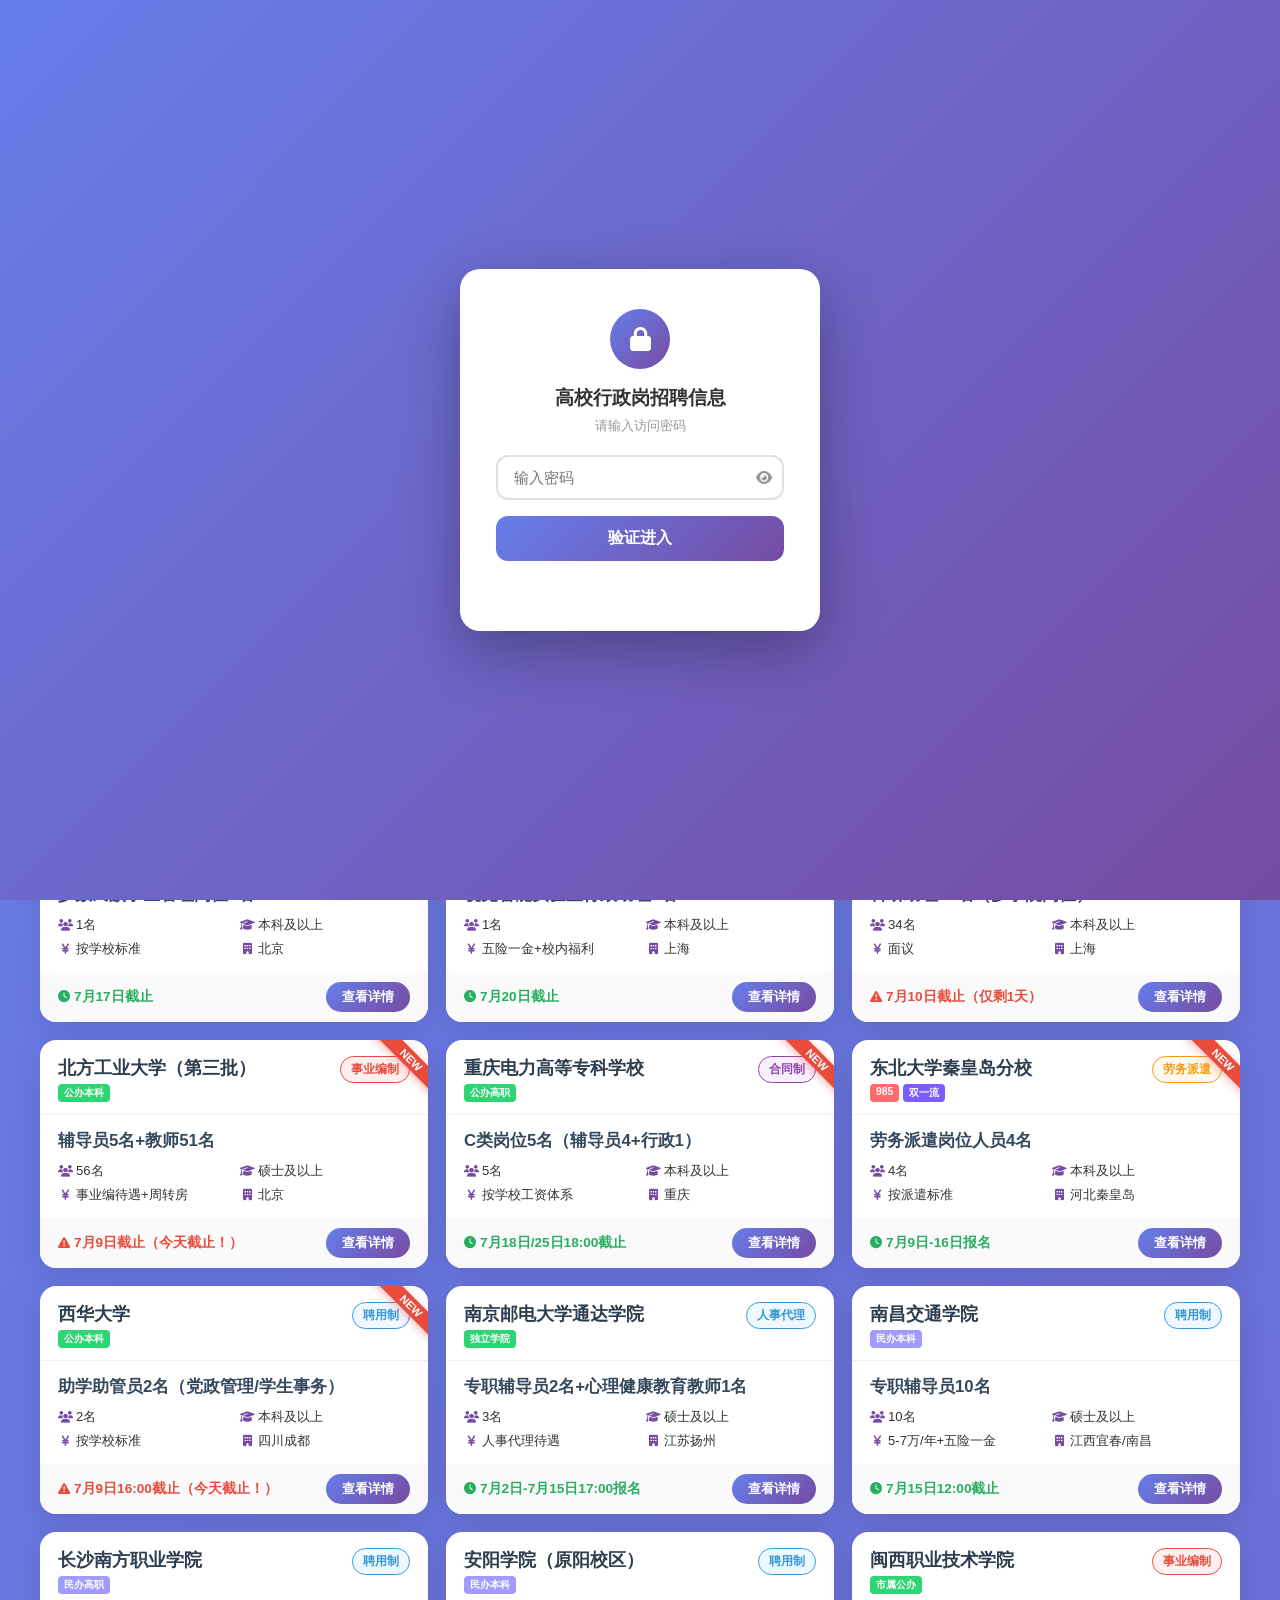
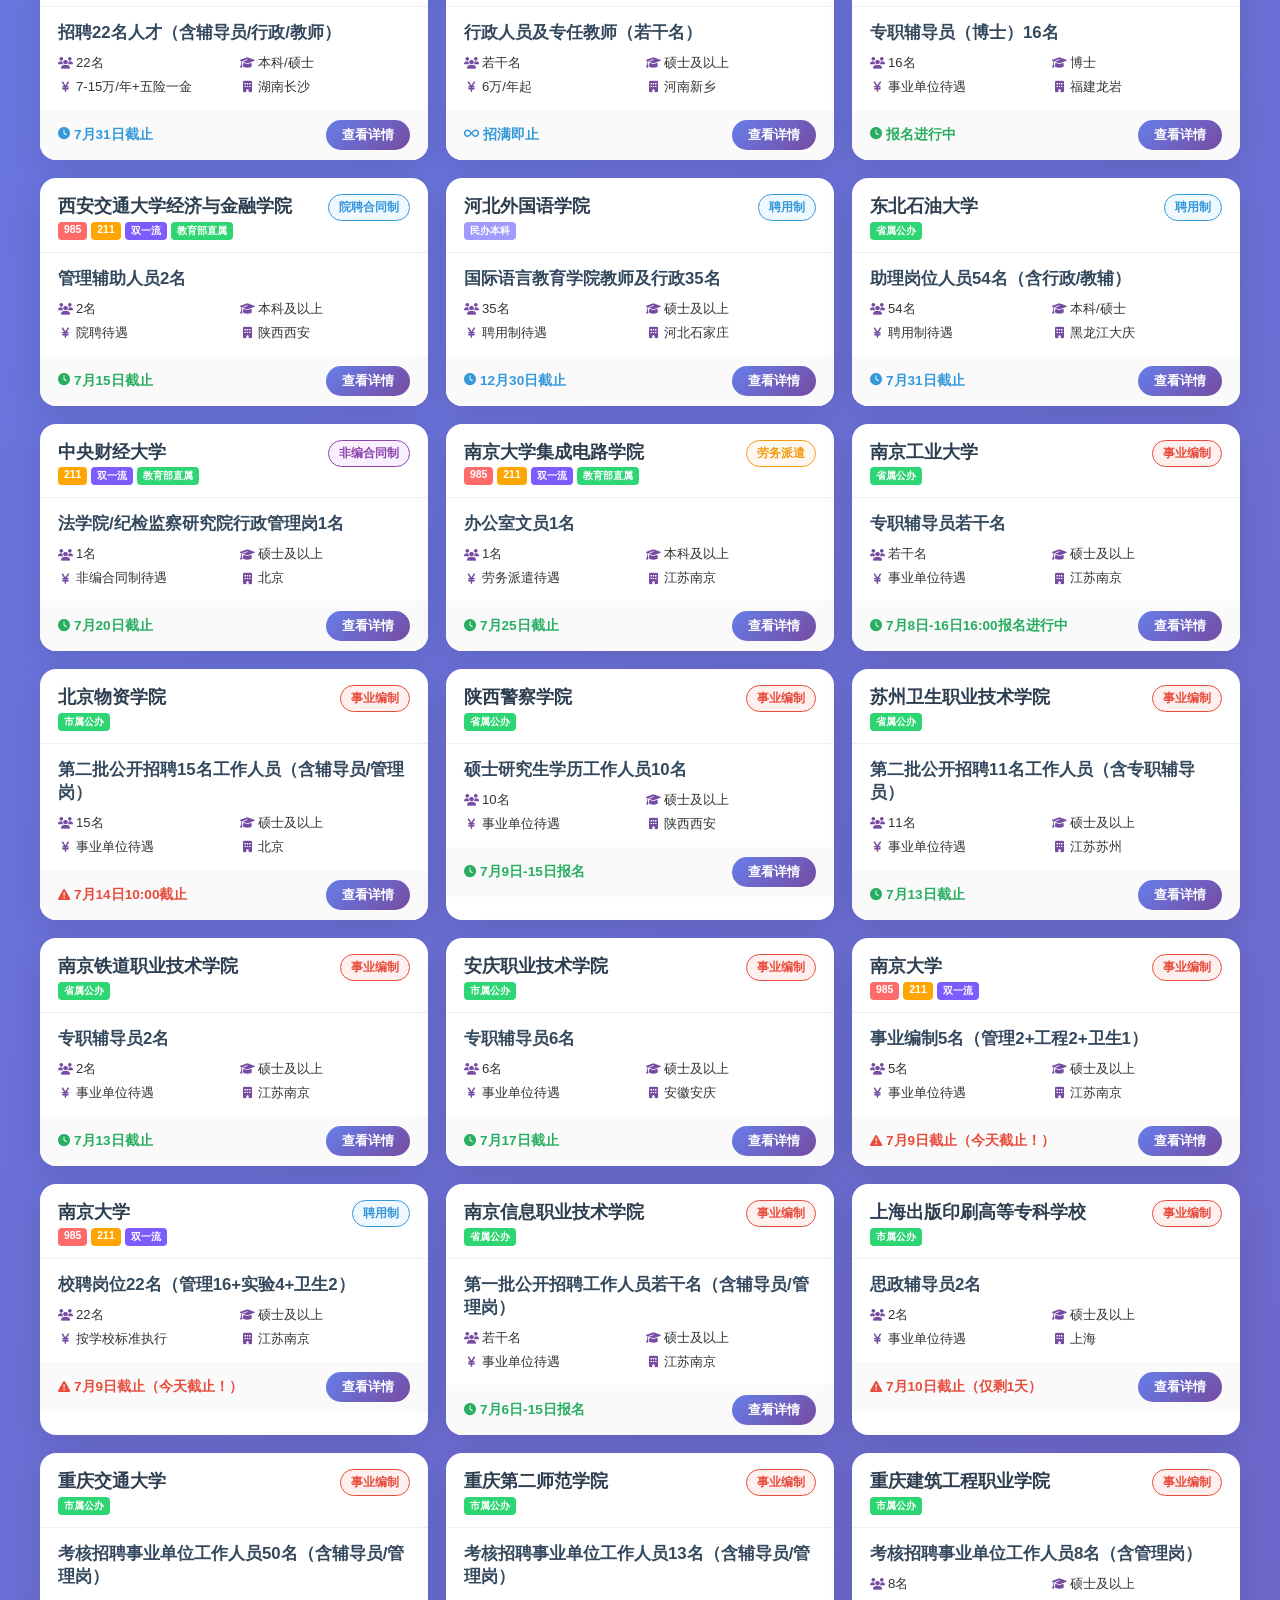
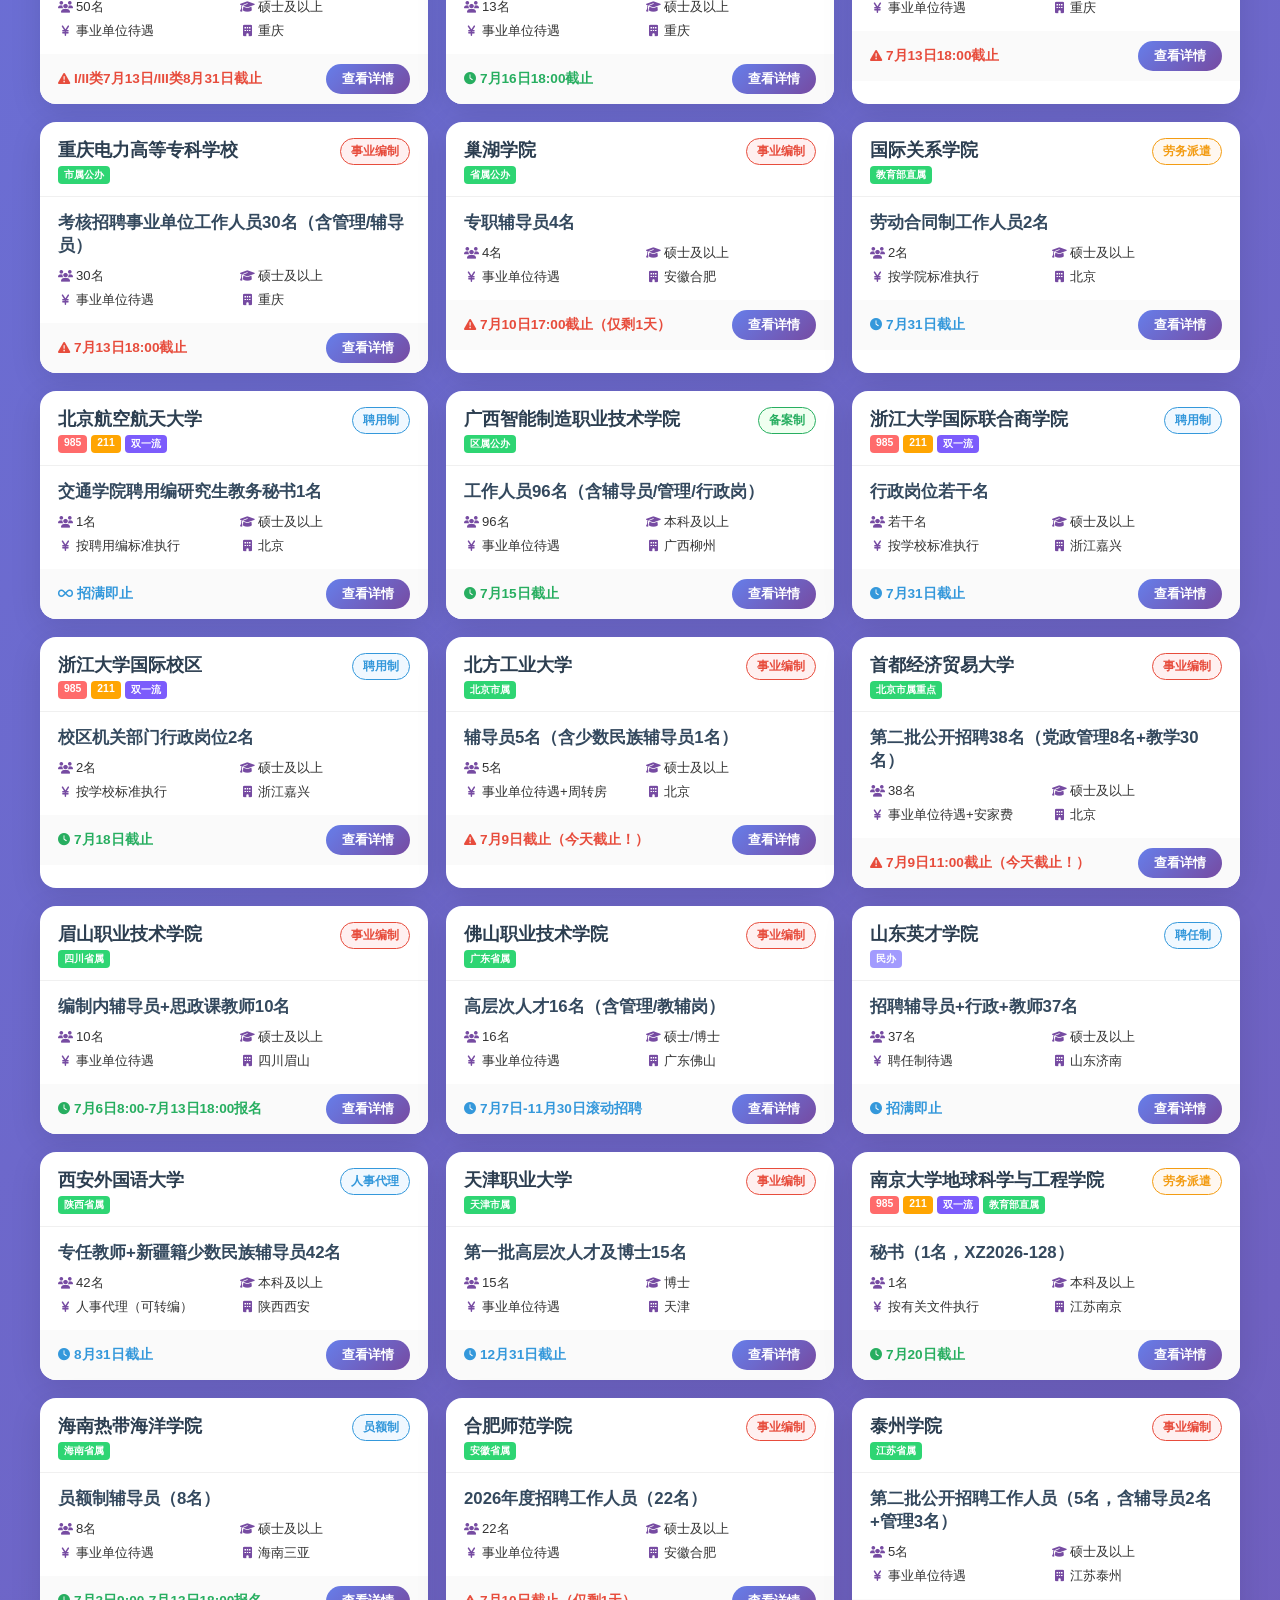
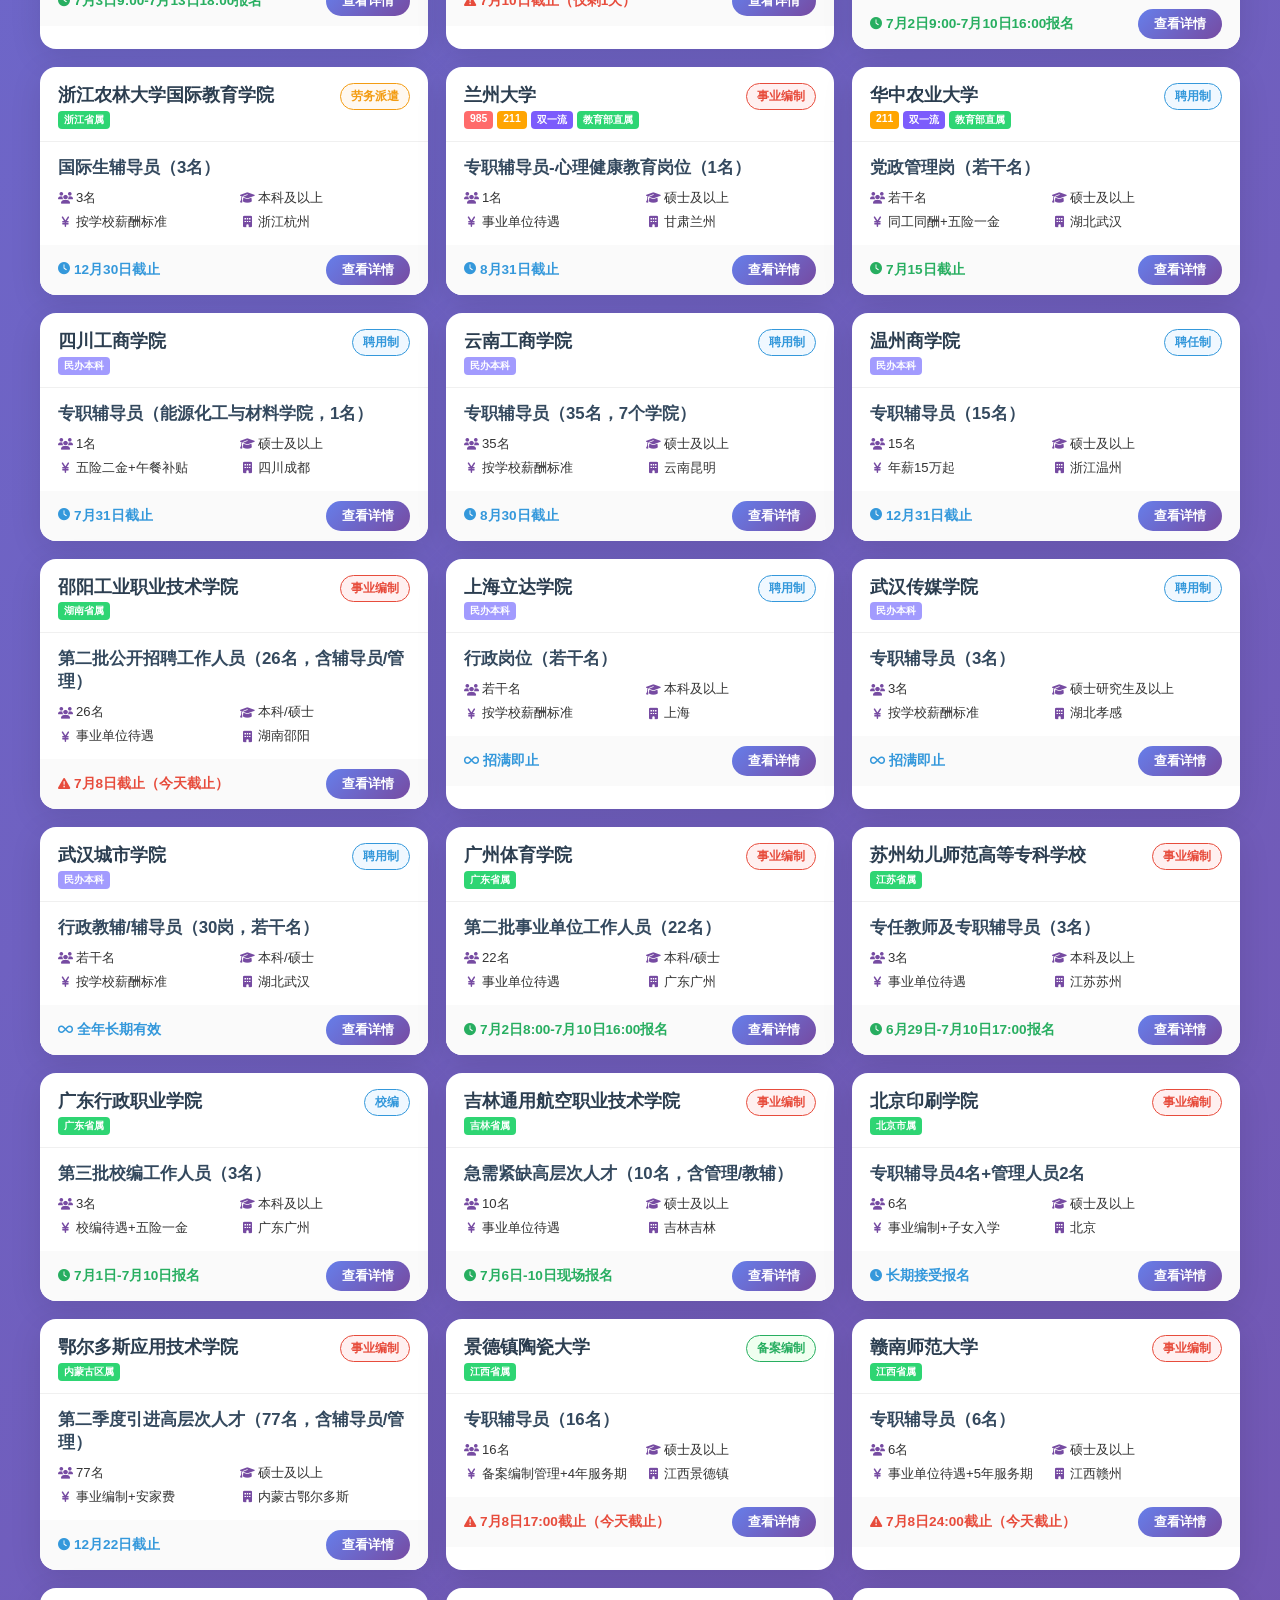
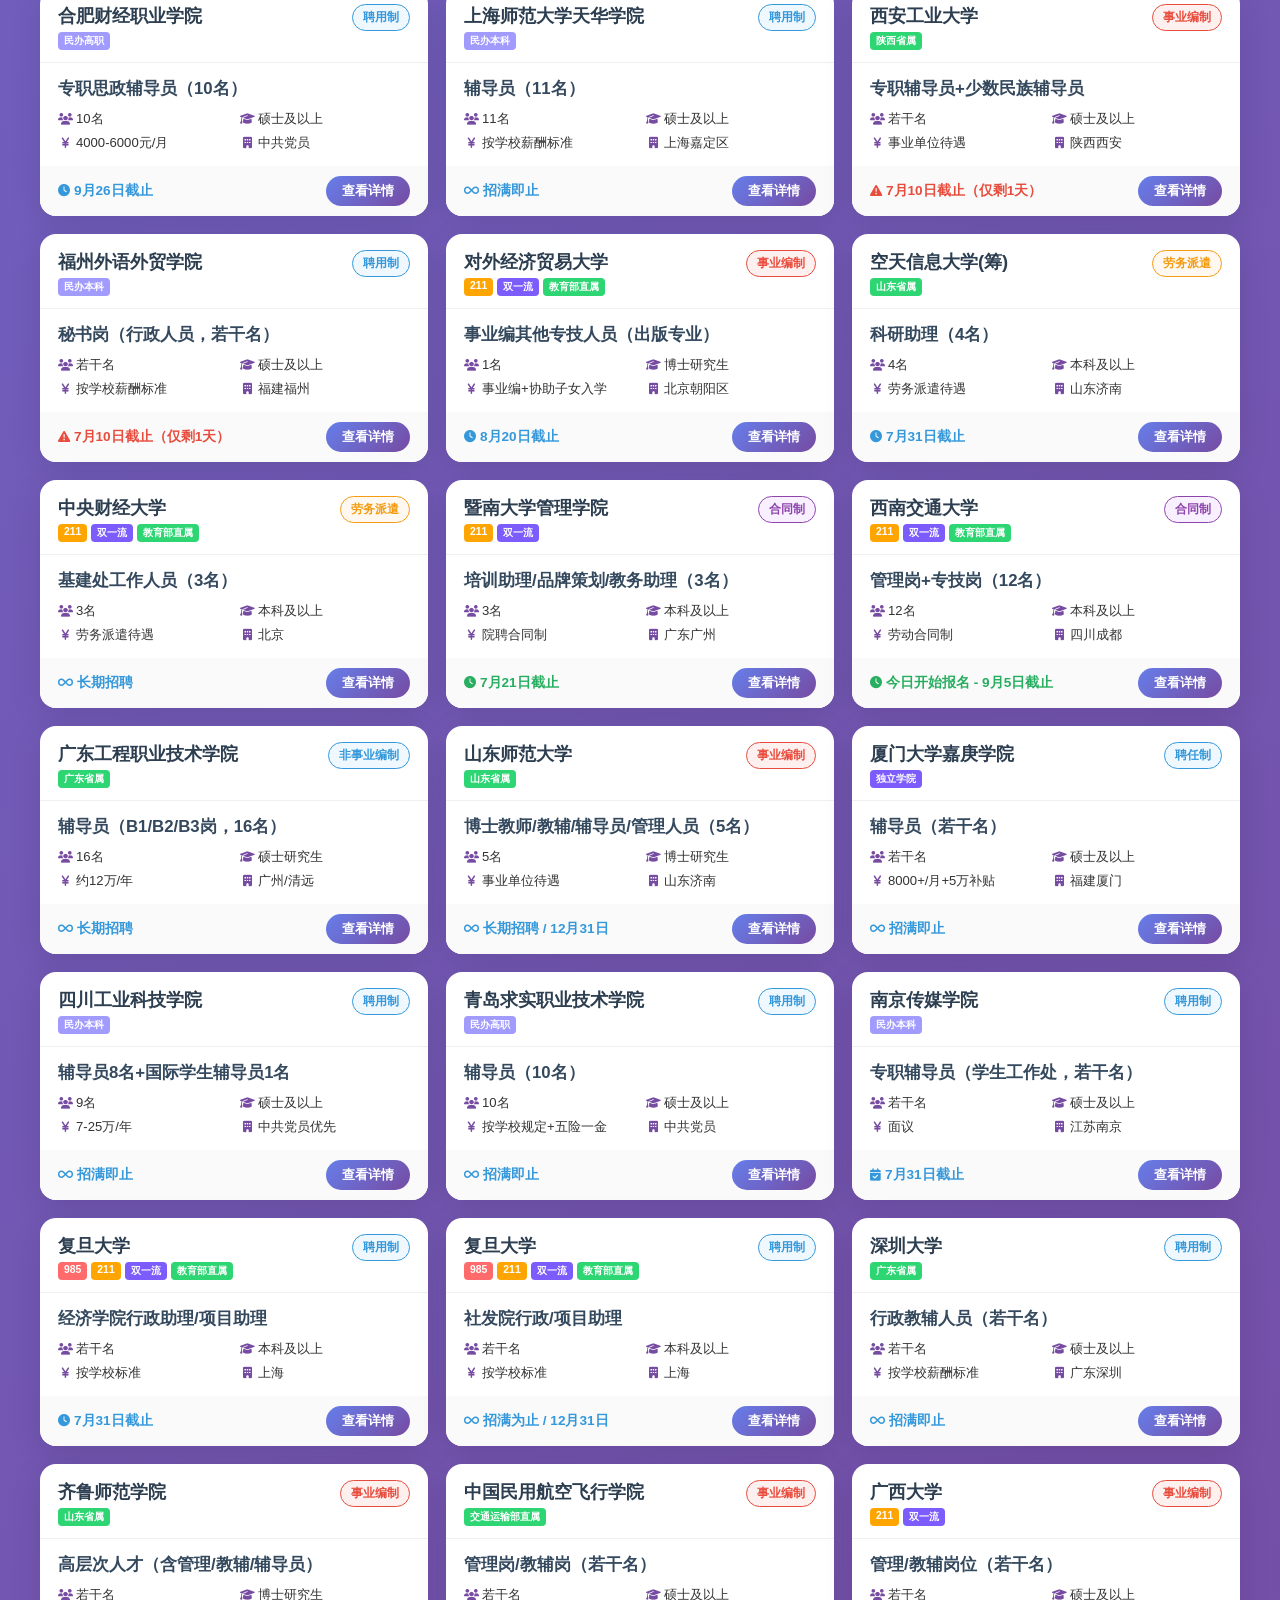
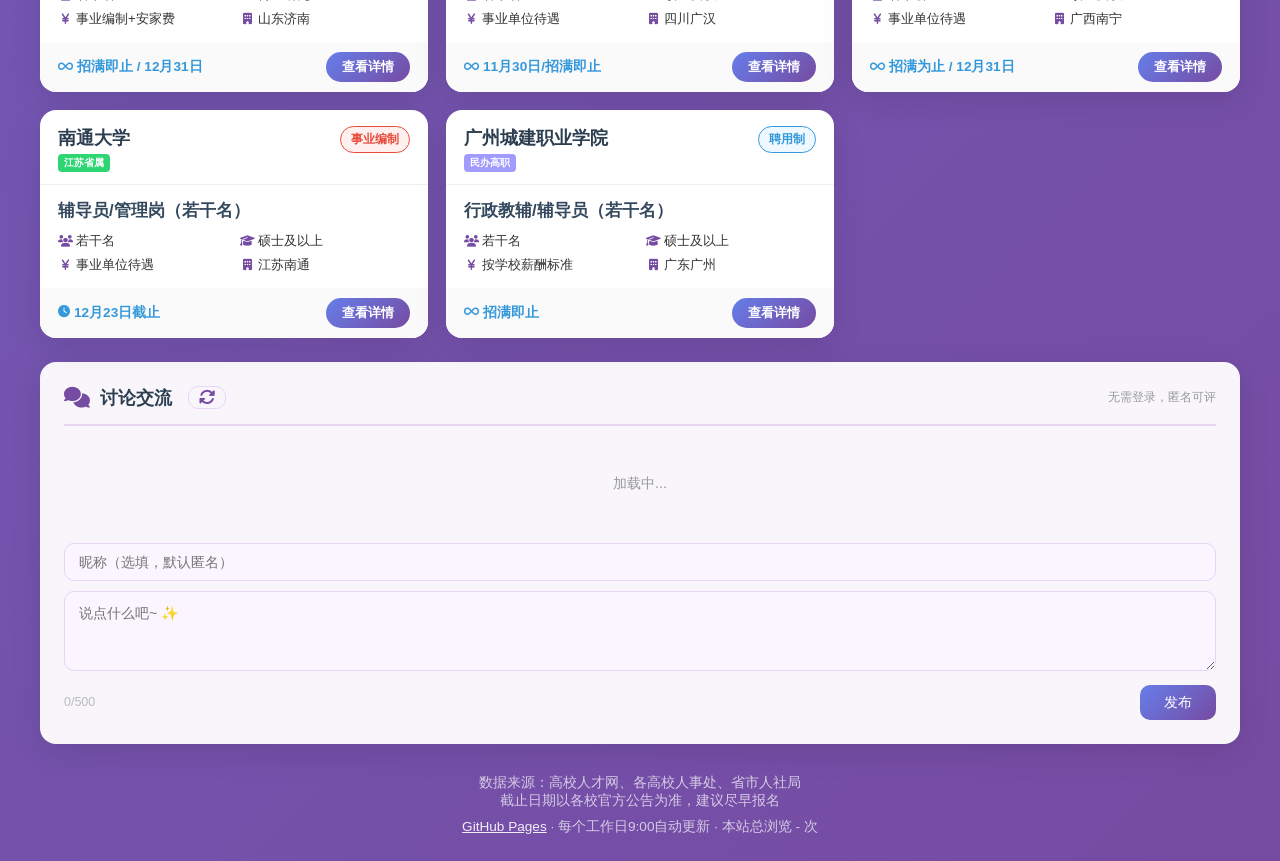
==== commit 0fd27d05: "每日更新 - 2026年7月9日" ====
--- a/index.html
+++ b/index.html
@@ -1,3370 +1,3451 @@
-<!DOCTYPE html>
-<html lang="zh-CN">
-<head>
-    <meta charset="UTF-8">
-    <meta name="viewport" content="width=device-width, initial-scale=1.0">
-    <title>高校行政岗招聘信息 - 2026年7月8日</title>
-    <link rel="stylesheet" href="https://cdn.bootcdn.net/ajax/libs/font-awesome/6.4.0/css/all.min.css">
-    <style>
-
-        * { margin:0; padding:0; box-sizing: border-box; }
-
-        body {
-            font-family: 'Segoe UI', 'Microsoft YaHei', sans-serif;
-            background: linear-gradient(135deg, #667eea 0%, #764ba2 100%);
-            min-height: 100vh;
-            padding: 15px;
-        }
-
-        .container { max-width: 1200px; margin:0 auto; }
-
-        .header {
-            text-align: center;
-            color: white;
-            margin-bottom: 25px;
-            padding: 20px;
-        }
-
-        .header h1 {
-            font-size: 2em;
-            margin-bottom: 8px;
-            text-shadow: 2px 2px 4px rgba(0,0,0,0.3);
-        }
-
-        .header p {
-            font-size: 1em;
-            opacity: 0.9;
-        }
-
-        .update-time {
-            background: rgba(255,255,255,0.2);
-            display: inline-block;
-            padding: 4px 14px;
-            border-radius: 20px;
-            font-size: 0.85em;
-            margin-top: 8px;
-        }
-
-        /* 统计栏 */
-        .stats-bar {
-            display: flex;
-            justify-content: center;
-            gap: 12px;
-            flex-wrap: wrap;
-            margin-bottom: 20px;
-        }
-
-        .stat-item {
-            background: rgba(255,255,255,0.15);
-            backdrop-filter: blur(10px);
-            color: white;
-            padding: 10px 18px;
-            border-radius: 12px;
-            text-align: center;
-            min-width: 100px;
-        }
-
-        .stat-item .stat-num {
-            font-size: 1.6em;
-            font-weight: bold;
-            display: block;
-        }
-
-        .stat-item .stat-label {
-            font-size: 0.75em;
-            opacity: 0.85;
-        }
-
-        /* 筛选面板 */
-        .filter-panel {
-            background: rgba(255,255,255,0.95);
-            border-radius: 16px;
-            padding: 18px;
-            margin-bottom: 20px;
-            box-shadow: 0 8px 32px rgba(0,0,0,0.1);
-        }
-
-        .filter-row {
-            display: flex;
-            align-items: center;
-            flex-wrap: wrap;
-            gap: 8px;
-            margin-bottom: 10px;
-        }
-
-        .filter-row:last-child { margin-bottom: 0; }
-
-        .filter-label {
-            font-weight: 600;
-            color: #555;
-            font-size: 0.85em;
-            min-width: 70px;
-            flex-shrink: 0;
-        }
-
-        .filter-btn {
-            padding: 5px 14px;
-            border: 2px solid #764ba2;
-            background: white;
-            color: #764ba2;
-            border-radius: 20px;
-            cursor: pointer;
-            font-size: 0.82em;
-            transition: all 0.3s;
-            white-space: nowrap;
-        }
-
-        .filter-btn:hover, .filter-btn.active {
-            background: #764ba2;
-            color: white;
-        }
-
-        .filter-result {
-            font-size: 0.85em;
-            color: #764ba2;
-            margin-top: 8px;
-            text-align: right;
-        }
-
-        .filter-result span {
-            font-weight: bold;
-            font-size: 1.1em;
-        }
-
-        .reset-btn {
-            padding: 5px 14px;
-            border: 2px solid #e74c3c;
-            background: white;
-            color: #e74c3c;
-            border-radius: 20px;
-            cursor: pointer;
-            font-size: 0.82em;
-            transition: all 0.3s;
-            margin-left: auto;
-        }
-
-        .reset-btn:hover {
-            background: #e74c3c;
-            color: white;
-        }
-
-        /* 卡片网格 */
-        .cards-grid {
-            display: grid;
-            grid-template-columns: repeat(auto-fill, minmax(340px, 1fr));
-            gap: 18px;
-        }
-
-        .job-card {
-            background: white;
-            border-radius: 16px;
-            overflow: hidden;
-            box-shadow: 0 8px 32px rgba(0,0,0,0.1);
-            transition: transform 0.3s, box-shadow 0.3s;
-            position: relative;
-        }
-
-        .job-card:hover {
-            transform: translateY(-4px);
-            box-shadow: 0 12px 40px rgba(0,0,0,0.15);
-        }
-
-        .card-header {
-            padding: 16px 18px 12px;
-            border-bottom: 1px solid #f0f0f0;
-            display: flex;
-            justify-content: space-between;
-            align-items: flex-start;
-        }
-
-        .school-name {
-            font-size: 1.15em;
-            font-weight: 700;
-            color: #2c3e50;
-            line-height: 1.3;
-        }
-
-        .school-tags {
-            display: flex;
-            gap: 4px;
-            flex-wrap: wrap;
-            margin-top: 4px;
-        }
-
-        .tag {
-            font-size: 0.65em;
-            padding: 2px 6px;
-            border-radius: 4px;
-            font-weight: 600;
-        }
-
-        .tag-985 { background: #ff6b6b; color: white; }
-        .tag-211 { background: #ffa502; color: white; }
-        .tag-double-first { background: #7c5cfc; color: white; }
-        .tag-ministry { background: #2ed573; color: white; }
-        .tag-private { background: #a29bfe; color: white; }
-
-        .hire-type-badge {
-            padding: 4px 10px;
-            border-radius: 20px;
-            font-size: 0.75em;
-            font-weight: 600;
-            white-space: nowrap;
-            flex-shrink: 0;
-        }
-
-        .badge-bianzhi { background: #fff0f0; color: #e74c3c; border: 1px solid #e74c3c; }
-        .badge-pinyong { background: #f0f8ff; color: #3498db; border: 1px solid #3498db; }
-        .badge-laowu { background: #fff8f0; color: #f39c12; border: 1px solid #f39c12; }
-        .badge-beian { background: #f0fff0; color: #27ae60; border: 1px solid #27ae60; }
-        .badge-hetong { background: #f8f0ff; color: #8e44ad; border: 1px solid #8e44ad; }
-
-        .card-body {
-            padding: 14px 18px;
-        }
-
-        .position-name {
-            font-size: 1.05em;
-            font-weight: 600;
-            color: #34495e;
-            margin-bottom: 10px;
-        }
-
-        .info-grid {
-            display: grid;
-            grid-template-columns: 1fr 1fr;
-            gap: 6px 12px;
-        }
-
-        .info-item {
-            font-size: 0.82em;
-            color: #666;
-            display: flex;
-            align-items: center;
-            gap: 4px;
-        }
-
-        .info-item i {
-            width: 14px;
-            text-align: center;
-            color: #764ba2;
-            font-size: 0.9em;
-        }
-
-        .info-item .value {
-            color: #333;
-            font-weight: 500;
-        }
-
-        .card-footer {
-            padding: 10px 18px;
-            background: #fafafa;
-            display: flex;
-            justify-content: space-between;
-            align-items: center;
-        }
-
-        .deadline {
-            font-size: 0.85em;
-            font-weight: 600;
-            display: flex;
-            align-items: center;
-            gap: 4px;
-        }
-
-        .deadline-urgent { color: #e74c3c; }
-        .deadline-normal { color: #27ae60; }
-        .deadline-long { color: #3498db; }
-
-        .deadline i { font-size: 0.9em; }
-
-        .apply-link {
-            display: inline-block;
-            padding: 6px 16px;
-            background: linear-gradient(135deg, #667eea, #764ba2);
-            color: white;
-            border-radius: 20px;
-            text-decoration: none;
-            font-size: 0.82em;
-            font-weight: 600;
-            transition: all 0.3s;
-        }
-
-        .apply-link:hover {
-            transform: scale(1.05);
-            box-shadow: 0 4px 12px rgba(118, 75, 162, 0.4);
-        }
-
-        /* NEW标记 */
-        .new-badge {
-            position: absolute;
-            top: 12px;
-            right: -28px;
-            background: #e74c3c;
-            color: white;
-            padding: 2px 32px;
-            font-size: 0.7em;
-            font-weight: 700;
-            transform: rotate(45deg);
-            box-shadow: 0 2px 8px rgba(231,76,60,0.4);
-            animation: pulse-new 2s infinite;
-        }
-
-        @keyframes pulse-new {
-            0%, 100% { opacity:1; }
-            50% { opacity: 0.7; }
-        }
-
-        /* 日期选择器 */
-        .date-picker-bar {
-            display: inline-flex;
-            align-items: center;
-            gap: 8px;
-            background: rgba(255,255,255,0.2);
-            backdrop-filter: blur(10px);
-            padding: 6px 16px;
-            border-radius: 20px;
-            margin-top: 10px;
-        }
-
-        .date-picker-label {
-            color: white;
-            font-size: 0.85em;
-            font-weight: 600;
-        }
-
-        .date-input {
-            padding: 4px 10px;
-            border: 2px solid rgba(255,255,255,0.5);
-            border-radius: 12px;
-            background: rgba(255,255,255,0.9);
-            color: #333;
-            font-size: 0.85em;
-            font-weight: 600;
-            cursor: pointer;
-            outline: none;
-            transition: border-color 0.3s;
-        }
-
-        .date-input:focus {
-            border-color: #764ba2;
-        }
-
-        .date-input::-webkit-calendar-picker-indicator {
-            cursor: pointer;
-            filter: invert(30%);
-        }
-
-        .date-today-btn {
-            padding: 4px 12px;
-            border: 2px solid rgba(255,255,255,0.7);
-            background: rgba(255,255,255,0.2);
-            color: white;
-            border-radius: 12px;
-            cursor: pointer;
-            font-size: 0.8em;
-            font-weight: 600;
-            transition: all 0.3s;
-        }
-
-        .date-today-btn:hover {
-            background: rgba(255,255,255,0.4);
-        }
-
-        .date-nav-btn {
-            width: 28px;
-            height: 28px;
-            border: 2px solid rgba(255,255,255,0.5);
-            background: rgba(255,255,255,0.15);
-            color: white;
-            border-radius: 50%;
-            cursor: pointer;
-            font-size: 0.75em;
-            display: flex;
-            align-items: center;
-            justify-content: center;
-            transition: all 0.3s;
-        }
-
-        .date-nav-btn:hover {
-            background: rgba(255,255,255,0.35);
-        }
-
-        .date-nav-btn:disabled {
-            opacity: 0.3;
-            cursor: not-allowed;
-        }
-
-        /* 历史快照提示 */
-        .archive-banner {
-            background: linear-gradient(135deg, #f39c12, #e67e22);
-            color: white;
-            text-align: center;
-            padding: 10px 20px;
-            border-radius: 12px;
-            margin-bottom: 16px;
-            font-size: 0.9em;
-            display: none;
-        }
-
-        .archive-banner i { margin-right: 6px; }
-        .archive-banner a { color: white; font-weight: 700; text-decoration: underline; }
-
-        /* 登录遮罩 */
-        .login-overlay {
-            position: fixed; top: 0; left: 0; width: 100%; height: 100%;
-            background: linear-gradient(135deg, #667eea 0%, #764ba2 100%);
-            z-index: 10000;
-            display: flex; align-items: center; justify-content: center;
-            transition: opacity 0.4s, visibility 0.4s;
-        }
-        .login-overlay.hidden { opacity: 0; visibility: hidden; }
-        .login-card {
-            background: white; border-radius: 20px; padding: 40px 36px;
-            width: 360px; max-width: 90vw; box-shadow: 0 20px 60px rgba(0,0,0,0.3);
-            text-align: center;
-        }
-        .login-card .lock-icon {
-            width: 60px; height: 60px; background: linear-gradient(135deg, #667eea, #764ba2);
-            border-radius: 50%; display: inline-flex; align-items: center; justify-content: center;
-            margin-bottom: 16px;
-        }
-        .login-card .lock-icon i { color: white; font-size: 1.5em; }
-        .login-card h3 { color: #333; font-size: 1.2em; margin-bottom: 6px; }
-        .login-card .sub { color: #999; font-size: 0.82em; margin-bottom: 20px; }
-        .login-card .input-group {
-            position: relative; margin-bottom: 16px;
-        }
-        .login-card .input-group input {
-            width: 100%; padding: 12px 44px 12px 16px;
-            border: 2px solid #e0e0e0; border-radius: 12px;
-            font-size: 0.95em; outline: none; transition: border-color 0.3s;
-        }
-        .login-card .input-group input:focus { border-color: #764ba2; }
-        .login-card .input-group .toggle-pw {
-            position: absolute; right: 12px; top: 50%; transform: translateY(-50%);
-            background: none; border: none; color: #999; cursor: pointer; font-size: 0.9em;
-        }
-        .login-card .login-btn {
-            width: 100%; padding: 12px; border: none; border-radius: 12px;
-            background: linear-gradient(135deg, #667eea, #764ba2);
-            color: white; font-size: 1em; font-weight: 600; cursor: pointer;
-            transition: transform 0.2s, box-shadow 0.2s;
-        }
-        .login-card .login-btn:hover { transform: translateY(-1px); box-shadow: 0 6px 20px rgba(118,75,162,0.4); }
-        .login-card .login-error {
-            color: #e74c3c; font-size: 0.82em; margin-top: 10px; min-height: 20px;
-        }
-
-        /* 微信订阅 */
-        .sub-float {
-            position: fixed; bottom: 24px; right: 24px; z-index: 9998;
-            display: flex; flex-direction: column; align-items: flex-end; gap: 8px;
-        }
-        .sub-float-btn {
-            width: 50px; height: 50px; border-radius: 50%;
-            background: linear-gradient(135deg, #07c160, #06ad56);
-            color: white; border: none; cursor: pointer;
-            font-size: 1.3em; box-shadow: 0 4px 16px rgba(7,193,96,0.4);
-            transition: transform 0.3s; animation: pulse-sub 2s infinite;
-        }
-        @keyframes pulse-sub { 0%,100%{box-shadow:0 4px 16px rgba(7,193,96,0.4)} 50%{box-shadow:0 4px 28px rgba(7,193,96,0.7)} }
-        .sub-float-btn:hover { transform: scale(1.08); }
-        .sub-panel {
-            background: white; border-radius: 16px; padding: 24px;
-            box-shadow: 0 12px 40px rgba(0,0,0,0.15); text-align: center;
-            width: 280px; display: none; animation: slideUp 0.3s ease;
-        }
-        .sub-panel.show { display: block; }
-        @keyframes slideUp { from{opacity:0;transform:translateY(20px)} to{opacity:1;transform:translateY(0)} }
-        .sub-panel h4 { color: #333; font-size: 1em; margin-bottom: 4px; }
-        .sub-panel .sub-desc { color: #999; font-size: 0.78em; margin-bottom: 14px; }
-        .sub-panel .qrcode-wrap {
-            width: 160px; height: 160px; margin: 0 auto 10px;
-            border: 3px solid #07c160; border-radius: 12px; padding: 4px;
-            display: flex; align-items: center; justify-content: center;
-            background: #f9f9f9;
-        }
-        .sub-panel .qrcode-wrap img { width: 100%; height: 100%; }
-        .sub-panel .sub-steps { text-align: left; font-size: 0.75em; color: #666; line-height: 1.8; }
-        .sub-panel .sub-steps i { color: #07c160; margin-right: 4px; }
-        .sub-panel .close-sub {
-            position: absolute; top: 10px; right: 14px;
-            background: none; border: none; font-size: 1.1em; color: #999; cursor: pointer;
-        }
-        .sub-panel { position: relative; }
-
-        @media (max-width: 768px) {
-            .sub-float { bottom: 16px; right: 16px; }
-            .sub-float-btn { width: 44px; height: 44px; font-size: 1.1em; }
-        }
-
-        /* 评论区 */
-        .comment-section {
-            background: rgba(255,255,255,0.95);
-            border-radius: 16px;
-            padding: 24px;
-            margin-top: 24px;
-            box-shadow: 0 8px 32px rgba(0,0,0,0.1);
-        }
-
-        .comment-section-header {
-            display: flex;
-            align-items: center;
-            gap: 10px;
-            margin-bottom: 18px;
-            padding-bottom: 14px;
-            border-bottom: 2px solid #e8d5f5;
-        }
-
-        .comment-section-header i { font-size: 1.3em; color: #764ba2; }
-        .comment-section-header h3 { font-size: 1.1em; color: #2c3e50; font-weight: 700; }
-        .comment-section-header .comment-hint { font-size: 0.78em; color: #999; margin-left: auto; }
-        .comment-section-header .comment-count { font-size: 0.78em; color: #764ba2; background: #f3e8ff; padding: 2px 10px; border-radius: 10px; margin-left: 8px; }
-        .comment-section-header .comment-refresh { font-size: 0.78em; color: #764ba2; background: none; border: 1px solid #e8d5f5; padding: 2px 10px; border-radius: 10px; cursor: pointer; margin-left: 6px; transition: background 0.2s; }
-        .comment-section-header .comment-refresh:hover { background: #f3e8ff; }
-
-        .comments-list { margin-bottom: 20px; max-height: 500px; overflow-y: auto; }
-        .comment-empty, .comment-loading, .comment-error, .comment-setup { text-align: center; color: #999; padding: 30px 10px; font-size: 0.9em; }
-        .comment-error { color: #e74c3c; }
-
-        .comment-item { display: flex; gap: 12px; padding: 14px 0; border-bottom: 1px solid #f0e6f6; }
-        .comment-item:last-child { border-bottom: none; }
-
-        .comment-avatar { flex-shrink: 0; width: 36px; height: 36px; border-radius: 50%; background: linear-gradient(135deg, #667eea, #764ba2); display: flex; align-items: center; justify-content: center; color: white; font-size: 0.85em; font-weight: 600; }
-        .comment-avatar img { width: 36px; height: 36px; border-radius: 50%; }
-
-        .comment-body { flex: 1; min-width: 0; }
-        .comment-meta { display: flex; align-items: center; gap: 8px; margin-bottom: 4px; }
-        .comment-nick { font-weight: 600; color: #764ba2; font-size: 0.9em; }
-        .comment-time { font-size: 0.75em; color: #bbb; }
-        .comment-text { font-size: 0.9em; color: #444; line-height: 1.6; word-break: break-word; }
-
-        .comment-form { margin-top: 16px; }
-        .comment-form-row { display: flex; gap: 10px; margin-bottom: 10px; }
-        .comment-form-row input { flex: 1; padding: 10px 14px; border: 1.5px solid #e8d5f5; border-radius: 10px; font-size: 0.88em; outline: none; transition: border-color 0.2s; background: #faf5ff; }
-        .comment-form-row input:focus { border-color: #764ba2; }
-        .comment-form textarea { width: 100%; padding: 12px 14px; border: 1.5px solid #e8d5f5; border-radius: 10px; font-size: 0.88em; resize: vertical; min-height: 80px; outline: none; transition: border-color 0.2s; background: #faf5ff; font-family: inherit; }
-        .comment-form textarea:focus { border-color: #764ba2; }
-
-        .comment-form-footer { display: flex; align-items: center; justify-content: space-between; margin-top: 10px; }
-        .comment-char-count { font-size: 0.78em; color: #bbb; }
-        .comment-submit-btn { padding: 8px 24px; background: linear-gradient(135deg, #667eea, #764ba2); color: white; border: none; border-radius: 10px; font-size: 0.88em; cursor: pointer; transition: opacity 0.2s; }
-        .comment-submit-btn:hover { opacity: 0.9; }
-        .comment-submit-btn:disabled { opacity: 0.5; cursor: not-allowed; }
-
-        /* 底部 */
-        .footer {
-            text-align: center;
-            color: rgba(255,255,255,0.7);
-            padding: 30px 0 10px;
-            font-size: 0.85em;
-        }
-
-        .footer a { color: rgba(255,255,255,0.9); }
-
-        .no-results {
-            text-align: center;
-            color: rgba(255,255,255,0.8);
-            padding: 60px 20px;
-            font-size: 1.1em;
-        }
-
-        /* 移动端适配 */
-        @media (max-width: 768px) {
-            body { padding: 10px; }
-            .header h1 { font-size: 1.5em; }
-            .header p { font-size: 0.9em; }
-            .cards-grid {
-                grid-template-columns: 1fr;
-                gap: 14px;
-            }
-            .stats-bar { gap: 8px; }
-            .stat-item { min-width: 80px; padding: 8px 12px; }
-            .stat-item .stat-num { font-size: 1.3em; }
-            .filter-row { gap: 6px; }
-            .filter-btn { padding: 4px 10px; font-size: 0.78em; }
-            .info-grid { grid-template-columns: 1fr; }
-            .card-header { flex-direction: column; gap: 6px; }
-            .date-picker-bar { flex-wrap: wrap; justify-content: center; padding: 6px 10px; gap: 6px; }
-            .date-picker-label { font-size: 0.8em; }
-            .date-input { font-size: 0.8em; padding: 3px 8px; }
-        }
-
-        @media (max-width: 400px) {
-            .cards-grid { grid-template-columns: 1fr; }
-            .job-card { border-radius: 12px; }
-            .header h1 { font-size: 1.3em; }
-        }
-        .job-card { cursor: pointer; }
-    
-    </style>
-</head>
-<body>
-
-    <!-- 登录验证 -->
-    <div class="login-overlay" id="loginOverlay">
-        <div class="login-card">
-            <div class="lock-icon"><i class="fas fa-lock"></i></div>
-            <h3>高校行政岗招聘信息</h3>
-            <p class="sub">请输入访问密码</p>
-            <div class="input-group">
-                <input type="password" id="loginPw" placeholder="输入密码" onkeydown="if(event.key==='Enter')doLogin()">
-                <button class="toggle-pw" onclick="togglePw()" title="显示/隐藏"><i class="fas fa-eye" id="pwIcon"></i></button>
-            </div>
-            <button class="login-btn" onclick="doLogin()">验证进入</button>
-            <div class="login-error" id="loginError"></div>
-        </div>
-    </div>
-
-    <div class="container">
-        <!-- 页头 -->
-        <div class="header">
-            <h1><i class="fas fa-graduation-cap"></i> 高校行政岗招聘信息</h1>
-            <p>每日更新 · 只展示仍在报名中的岗位</p>
-            <div class="update-time"><i class="fas fa-clock"></i> 更新时间：2026年7月8日 09:00</div>
-
-        <!-- 日期选择器 -->
-        <div class="date-picker-bar">
-            <span class="date-picker-label"><i class="fas fa-calendar-alt"></i> 查看日期</span>
-            <input type="date" id="datePicker" class="date-input" value="2026-07-07" min="2026-05-08" max="2026-07-08">
-            <button class="date-today-btn" onclick="goToday()">今天</button>
-            <button class="date-nav-btn" onclick="goPrev()"><i class="fas fa-chevron-left"></i></button>
-            <button class="date-nav-btn" onclick="goNext()"><i class="fas fa-chevron-right"></i></button>
-        </div>
-        </div>
-
-        <!-- 历史快照提示（仅存档页面显示） -->
-        <div class="archive-banner" id="archiveBanner">
-            <i class="fas fa-history"></i>
-            这是 <strong id="archiveDateText"></strong> 的历史快照，部分岗位可能已截止。<a href="javascript:goToday()">查看今日最新数据 →</a>
-        </div>
-
-        <!-- 统计栏 -->
-        <div class="stats-bar">
-            <div class="stat-item">
-                <span class="stat-num" id="totalCount">87</span>
-                <span class="stat-label">在招岗位</span>
-            </div>
-            <div class="stat-item">
-                <span class="stat-num" id="urgentCount" style="color:#ff10b10b">17</span>
-                <span class="stat-label">即将截止</span>
-            </div>
-            <div class="stat-item">
-                <span class="stat-num" id="newCount" style="color:#ffa502">10</span>
-                <span class="stat-label">本期新增</span>
-            </div>
-            <div class="stat-item">
-                <span class="stat-num">750+</span>
-                <span class="stat-label">招聘总人数</span>
-            </div>
-            <div class="stat-item">
-                <span class="stat-num"><i class="fas fa-eye" style="font-size:0.7em;color:rgba(255,255,255,0.6)"></i> <span id="busuanzi_value_page_pv">-</span></span>
-                <span class="stat-label">本页浏览</span>
-            </div>
-            <div class="stat-item">
-                <span class="stat-num"><i class="fas fa-users" style="font-size:0.7em;color:rgba(255,255,255,0.6)"></i> <span id="busuanzi_value_site_uv">-</span></span>
-                <span class="stat-label">累计访客</span>
-            </div>
-        </div>
-
-        <!-- 筛选面板 -->
-        <div class="filter-panel">
-            <div class="filter-row">
-                <span class="filter-label"><i class="fas fa-map-marker-alt"></i> 地区</span>
-                <button class="filter-btn active" data-filter="region" data-value="all">全部</button>
-                <button class="filter-btn" data-filter="region" data-value="华东">华东</button>
-                <button class="filter-btn" data-filter="region" data-value="华北">华北</button>
-                <button class="filter-btn" data-filter="region" data-value="华中">华中</button>
-                <button class="filter-btn" data-filter="region" data-value="华南">华南</button>
-                <button class="filter-btn" data-filter="region" data-value="西南">西南</button>
-                <button class="filter-btn" data-filter="region" data-value="西北">西北</button>
-                <button class="filter-btn" data-filter="region" data-value="东北">东北</button>
-            </div>
-            <div class="filter-row">
-                <span class="filter-label"><i class="fas fa-graduation-cap"></i> 学历</span>
-                <button class="filter-btn active" data-filter="education" data-value="all">全部</button>
-                <button class="filter-btn" data-filter="education" data-value="本科">本科可报</button>
-                <button class="filter-btn" data-filter="education" data-value="硕士">硕士可报</button>
-                <button class="filter-btn" data-filter="education" data-value="博士">博士</button>
-            </div>
-            <div class="filter-row">
-                <span class="filter-label"><i class="fas fa-briefcase"></i> 聘用</span>
-                <button class="filter-btn active" data-filter="hire" data-value="all">全部</button>
-                <button class="filter-btn" data-filter="hire" data-value="事业编制">事业编制</button>
-                <button class="filter-btn" data-filter="hire" data-value="聘用制">聘用制</button>
-                <button class="filter-btn" data-filter="hire" data-value="劳务派遣">劳务派遣</button>
-                <button class="filter-btn" data-filter="hire" data-value="备案制">备案制</button>
-            </div>
-            <div class="filter-row">
-                <span class="filter-label"><i class="fas fa-tag"></i> 类别</span>
-                <button class="filter-btn active" data-filter="position" data-value="all">全部</button>
-                <button class="filter-btn" data-filter="position" data-value="行政管理">行政管理</button>
-                <button class="filter-btn" data-filter="position" data-value="辅导员">辅导员</button>
-                <button class="filter-btn" data-filter="position" data-value="教辅">教辅</button>
-            </div>
-            <div class="filter-row" style="justify-content:space-between;">
-                <div class="filter-result">筛选结果：<span id="filteredCount">87</span> 个岗位</div>
-                <button class="reset-btn" onclick="resetFilters()"><i class="fas fa-redo"></i> 重置筛选</button>
-            </div>
-        </div>
-
-        <!-- 岗位卡片 -->
-        <div class="cards-grid" id="cardsGrid">
-
-            <div class="job-card" data-region="华东" data-education="硕士" data-hire="聘用制" data-position="辅导员" style="cursor:pointer" onclick="window.open('https://rsc.nytdc.edu.cn/2026/0702/c147a50978/page.htm','_blank')">
-                <div class="new-badge">NEW</div>
-                <div class="card-header">
-                    <div>
-                        <div class="school-name">南京邮电大学通达学院</div>
-                        <div class="school-tags">
-                            <span class="tag tag-ministry">独立学院</span>
-                        </div>
-                    </div>
-                    <span class="hire-type-badge badge-pinyong">人事代理</span>
-                </div>
-                <div class="card-body">
-                    <div class="position-name">专职辅导员2名+心理健康教育教师1名</div>
-                    <div class="info-grid">
-                        <div class="info-item"><i class="fas fa-users"></i> <span class="value">3名</span></div>
-                        <div class="info-item"><i class="fas fa-graduation-cap"></i> <span class="value">硕士及以上</span></div>
-                        <div class="info-item"><i class="fas fa-yen-sign"></i> <span class="value">人事代理待遇</span></div>
-                        <div class="info-item"><i class="fas fa-building"></i> <span class="value">江苏扬州</span></div>
-                    </div>
-                </div>
-                <div class="card-footer">
-                    <div class="deadline deadline-normal"><i class="fas fa-clock"></i> 7月2日-7月15日17:00报名</div>
-                    <a href="https://rsc.nytdc.edu.cn/2026/0702/c147a50978/page.htm" target="_blank" class="apply-link" onclick="event.stopPropagation()">查看详情</a>
-                </div>
-            </div>
-
-            <div class="job-card" data-region="华东" data-education="硕士" data-hire="聘用制" data-position="辅导员" style="cursor:pointer" onclick="window.open('https://www.ncjti.edu.cn','_blank')">
-                <div class="new-badge">NEW</div>
-                <div class="card-header">
-                    <div>
-                        <div class="school-name">南昌交通学院</div>
-                        <div class="school-tags">
-                            <span class="tag tag-private">民办本科</span>
-                        </div>
-                    </div>
-                    <span class="hire-type-badge badge-pinyong">聘用制</span>
-                </div>
-                <div class="card-body">
-                    <div class="position-name">专职辅导员10名</div>
-                    <div class="info-grid">
-                        <div class="info-item"><i class="fas fa-users"></i> <span class="value">10名</span></div>
-                        <div class="info-item"><i class="fas fa-graduation-cap"></i> <span class="value">硕士及以上</span></div>
-                        <div class="info-item"><i class="fas fa-yen-sign"></i> <span class="value">5-7万/年+五险一金</span></div>
-                        <div class="info-item"><i class="fas fa-building"></i> <span class="value">江西宜春/南昌</span></div>
-                    </div>
-                </div>
-                <div class="card-footer">
-                    <div class="deadline deadline-normal"><i class="fas fa-clock"></i> 7月15日12:00截止</div>
-                    <a href="https://www.ncjti.edu.cn" target="_blank" class="apply-link" onclick="event.stopPropagation()">查看详情</a>
-                </div>
-            </div>
-
-            <div class="job-card" data-region="华中" data-education="本科" data-hire="聘用制" data-position="辅导员" style="cursor:pointer" onclick="window.open('https://www.csnfzy.com/','_blank')">
-                <div class="new-badge">NEW</div>
-                <div class="card-header">
-                    <div>
-                        <div class="school-name">长沙南方职业学院</div>
-                        <div class="school-tags">
-                            <span class="tag tag-private">民办高职</span>
-                        </div>
-                    </div>
-                    <span class="hire-type-badge badge-pinyong">聘用制</span>
-                </div>
-                <div class="card-body">
-                    <div class="position-name">招聘22名人才（含辅导员/行政/教师）</div>
-                    <div class="info-grid">
-                        <div class="info-item"><i class="fas fa-users"></i> <span class="value">22名</span></div>
-                        <div class="info-item"><i class="fas fa-graduation-cap"></i> <span class="value">本科/硕士</span></div>
-                        <div class="info-item"><i class="fas fa-yen-sign"></i> <span class="value">7-15万/年+五险一金</span></div>
-                        <div class="info-item"><i class="fas fa-building"></i> <span class="value">湖南长沙</span></div>
-                    </div>
-                </div>
-                <div class="card-footer">
-                    <div class="deadline deadline-long"><i class="fas fa-clock"></i> 7月31日截止</div>
-                    <a href="https://www.csnfzy.com/" target="_blank" class="apply-link" onclick="event.stopPropagation()">查看详情</a>
-                </div>
-            </div>
-
-            <div class="job-card" data-region="华中" data-education="硕士" data-hire="聘用制" data-position="行政管理" style="cursor:pointer" onclick="window.open('https://www.ayxy.edu.cn','_blank')">
-                <div class="new-badge">NEW</div>
-                <div class="card-header">
-                    <div>
-                        <div class="school-name">安阳学院（原阳校区）</div>
-                        <div class="school-tags">
-                            <span class="tag tag-private">民办本科</span>
-                        </div>
-                    </div>
-                    <span class="hire-type-badge badge-pinyong">聘用制</span>
-                </div>
-                <div class="card-body">
-                    <div class="position-name">行政人员及专任教师（若干名）</div>
-                    <div class="info-grid">
-                        <div class="info-item"><i class="fas fa-users"></i> <span class="value">若干名</span></div>
-                        <div class="info-item"><i class="fas fa-graduation-cap"></i> <span class="value">硕士及以上</span></div>
-                        <div class="info-item"><i class="fas fa-yen-sign"></i> <span class="value">6万/年起</span></div>
-                        <div class="info-item"><i class="fas fa-building"></i> <span class="value">河南新乡</span></div>
-                    </div>
-                </div>
-                <div class="card-footer">
-                    <div class="deadline deadline-long"><i class="fas fa-infinity"></i> 招满即止</div>
-                    <a href="https://www.ayxy.edu.cn" target="_blank" class="apply-link" onclick="event.stopPropagation()">查看详情</a>
-                </div>
-            </div>
-
-            <div class="job-card" data-region="华东" data-education="博士" data-hire="事业编制" data-position="辅导员" style="cursor:pointer" onclick="window.open('https://www.mxzy.edu.cn/info/1296/48558.htm','_blank')">
-                <div class="new-badge">NEW</div>
-                <div class="card-header">
-                    <div>
-                        <div class="school-name">闽西职业技术学院</div>
-                        <div class="school-tags">
-                            <span class="tag tag-ministry">市属公办</span>
-                        </div>
-                    </div>
-                    <span class="hire-type-badge badge-bianzhi">事业编制</span>
-                </div>
-                <div class="card-body">
-                    <div class="position-name">专职辅导员（博士）16名</div>
-                    <div class="info-grid">
-                        <div class="info-item"><i class="fas fa-users"></i> <span class="value">16名</span></div>
-                        <div class="info-item"><i class="fas fa-graduation-cap"></i> <span class="value">博士</span></div>
-                        <div class="info-item"><i class="fas fa-yen-sign"></i> <span class="value">事业单位待遇</span></div>
-                        <div class="info-item"><i class="fas fa-building"></i> <span class="value">福建龙岩</span></div>
-                    </div>
-                </div>
-                <div class="card-footer">
-                    <div class="deadline deadline-normal"><i class="fas fa-clock"></i> 报名进行中</div>
-                    <a href="https://www.mxzy.edu.cn/info/1296/48558.htm" target="_blank" class="apply-link" onclick="event.stopPropagation()">查看详情</a>
-                </div>
-            </div>
-
-            <div class="job-card" data-region="西北" data-education="本科" data-hire="聘用制" data-position="行政管理" style="cursor:pointer" onclick="window.open('https://careers.xjtu.edu.cn/','_blank')">
-                <div class="new-badge">NEW</div>
-                <div class="card-header">
-                    <div>
-                        <div class="school-name">西安交通大学经济与金融学院</div>
-                        <div class="school-tags">
-                            <span class="tag tag-985">985</span><span class="tag tag-211">211</span><span class="tag tag-double-first">双一流</span><span class="tag tag-ministry">教育部直属</span>
-                        </div>
-                    </div>
-                    <span class="hire-type-badge badge-pinyong">院聘合同制</span>
-                </div>
-                <div class="card-body">
-                    <div class="position-name">管理辅助人员2名</div>
-                    <div class="info-grid">
-                        <div class="info-item"><i class="fas fa-users"></i> <span class="value">2名</span></div>
-                        <div class="info-item"><i class="fas fa-graduation-cap"></i> <span class="value">本科及以上</span></div>
-                        <div class="info-item"><i class="fas fa-yen-sign"></i> <span class="value">院聘待遇</span></div>
-                        <div class="info-item"><i class="fas fa-building"></i> <span class="value">陕西西安</span></div>
-                    </div>
-                </div>
-                <div class="card-footer">
-                    <div class="deadline deadline-normal"><i class="fas fa-clock"></i> 7月15日截止</div>
-                    <a href="https://careers.xjtu.edu.cn/" target="_blank" class="apply-link" onclick="event.stopPropagation()">查看详情</a>
-                </div>
-            </div>
-
-            <div class="job-card" data-region="华北" data-education="硕士" data-hire="聘用制" data-position="行政管理" style="cursor:pointer" onclick="window.open('https://www.81dy.com/','_blank')">
-                <div class="new-badge">NEW</div>
-                <div class="card-header">
-                    <div>
-                        <div class="school-name">河北外国语学院</div>
-                        <div class="school-tags">
-                            <span class="tag tag-private">民办本科</span>
-                        </div>
-                    </div>
-                    <span class="hire-type-badge badge-pinyong">聘用制</span>
-                </div>
-                <div class="card-body">
-                    <div class="position-name">国际语言教育学院教师及行政35名</div>
-                    <div class="info-grid">
-                        <div class="info-item"><i class="fas fa-users"></i> <span class="value">35名</span></div>
-                        <div class="info-item"><i class="fas fa-graduation-cap"></i> <span class="value">硕士及以上</span></div>
-                        <div class="info-item"><i class="fas fa-yen-sign"></i> <span class="value">聘用制待遇</span></div>
-                        <div class="info-item"><i class="fas fa-building"></i> <span class="value">河北石家庄</span></div>
-                    </div>
-                </div>
-                <div class="card-footer">
-                    <div class="deadline deadline-long"><i class="fas fa-clock"></i> 12月30日截止</div>
-                    <a href="https://www.81dy.com/" target="_blank" class="apply-link" onclick="event.stopPropagation()">查看详情</a>
-                </div>
-            </div>
-
-            <div class="job-card" data-region="东北" data-education="本科" data-hire="聘用制" data-position="行政管理" style="cursor:pointer" onclick="window.open('https://www.nepu.edu.cn/','_blank')">
-                <div class="new-badge">NEW</div>
-                <div class="card-header">
-                    <div>
-                        <div class="school-name">东北石油大学</div>
-                        <div class="school-tags">
-                            <span class="tag tag-ministry">省属公办</span>
-                        </div>
-                    </div>
-                    <span class="hire-type-badge badge-pinyong">聘用制</span>
-                </div>
-                <div class="card-body">
-                    <div class="position-name">助理岗位人员54名（含行政/教辅）</div>
-                    <div class="info-grid">
-                        <div class="info-item"><i class="fas fa-users"></i> <span class="value">54名</span></div>
-                        <div class="info-item"><i class="fas fa-graduation-cap"></i> <span class="value">本科/硕士</span></div>
-                        <div class="info-item"><i class="fas fa-yen-sign"></i> <span class="value">聘用制待遇</span></div>
-                        <div class="info-item"><i class="fas fa-building"></i> <span class="value">黑龙江大庆</span></div>
-                    </div>
-                </div>
-                <div class="card-footer">
-                    <div class="deadline deadline-long"><i class="fas fa-clock"></i> 7月31日截止</div>
-                    <a href="https://www.nepu.edu.cn/" target="_blank" class="apply-link" onclick="event.stopPropagation()">查看详情</a>
-                </div>
-            </div>
-
-            <div class="job-card" data-region="华北" data-education="硕士" data-hire="合同制" data-position="行政管理" style="cursor:pointer" onclick="window.open('https://zhaopin.cufe.edu.cn/','_blank')">
-                <div class="new-badge">NEW</div>
-                <div class="card-header">
-                    <div>
-                        <div class="school-name">中央财经大学</div>
-                        <div class="school-tags">
-                            <span class="tag tag-211">211</span><span class="tag tag-double-first">双一流</span><span class="tag tag-ministry">教育部直属</span>
-                        </div>
-                    </div>
-                    <span class="hire-type-badge badge-hetong">非编合同制</span>
-                </div>
-                <div class="card-body">
-                    <div class="position-name">法学院/纪检监察研究院行政管理岗1名</div>
-                    <div class="info-grid">
-                        <div class="info-item"><i class="fas fa-users"></i> <span class="value">1名</span></div>
-                        <div class="info-item"><i class="fas fa-graduation-cap"></i> <span class="value">硕士及以上</span></div>
-                        <div class="info-item"><i class="fas fa-yen-sign"></i> <span class="value">非编合同制待遇</span></div>
-                        <div class="info-item"><i class="fas fa-building"></i> <span class="value">北京</span></div>
-                    </div>
-                </div>
-                <div class="card-footer">
-                    <div class="deadline deadline-normal"><i class="fas fa-clock"></i> 7月20日截止</div>
-                    <a href="https://zhaopin.cufe.edu.cn/" target="_blank" class="apply-link" onclick="event.stopPropagation()">查看详情</a>
-                </div>
-            </div>
-
-            <div class="job-card" data-region="华东" data-education="本科" data-hire="劳务派遣" data-position="行政管理" style="cursor:pointer" onclick="window.open('https://hr.nju.edu.cn/','_blank')">
-                <div class="new-badge">NEW</div>
-                <div class="card-header">
-                    <div>
-                        <div class="school-name">南京大学集成电路学院</div>
-                        <div class="school-tags">
-                            <span class="tag tag-985">985</span><span class="tag tag-211">211</span><span class="tag tag-double-first">双一流</span><span class="tag tag-ministry">教育部直属</span>
-                        </div>
-                    </div>
-                    <span class="hire-type-badge badge-laowu">劳务派遣</span>
-                </div>
-                <div class="card-body">
-                    <div class="position-name">办公室文员1名</div>
-                    <div class="info-grid">
-                        <div class="info-item"><i class="fas fa-users"></i> <span class="value">1名</span></div>
-                        <div class="info-item"><i class="fas fa-graduation-cap"></i> <span class="value">本科及以上</span></div>
-                        <div class="info-item"><i class="fas fa-yen-sign"></i> <span class="value">劳务派遣待遇</span></div>
-                        <div class="info-item"><i class="fas fa-building"></i> <span class="value">江苏南京</span></div>
-                    </div>
-                </div>
-                <div class="card-footer">
-                    <div class="deadline deadline-normal"><i class="fas fa-clock"></i> 7月25日截止</div>
-                    <a href="https://hr.nju.edu.cn/" target="_blank" class="apply-link" onclick="event.stopPropagation()">查看详情</a>
-                </div>
-            </div>
-
-            <div class="job-card" data-region="华东" data-education="硕士" data-hire="事业编制" data-position="辅导员" style="cursor:pointer" onclick="window.open('https://rs.jshrss.jiangsu.gov.cn/index/f/RCRS_0056','_blank')">
-                <div class="card-header">
-                    <div>
-                        <div class="school-name">南京工业大学</div>
-                        <div class="school-tags">
-                            <span class="tag tag-ministry">省属公办</span>
-                        </div>
-                    </div>
-                    <span class="hire-type-badge badge-bianzhi">事业编制</span>
-                </div>
-                <div class="card-body">
-                    <div class="position-name">专职辅导员若干名</div>
-                    <div class="info-grid">
-                        <div class="info-item"><i class="fas fa-users"></i> <span class="value">若干名</span></div>
-                        <div class="info-item"><i class="fas fa-graduation-cap"></i> <span class="value">硕士及以上</span></div>
-                        <div class="info-item"><i class="fas fa-yen-sign"></i> <span class="value">事业单位待遇</span></div>
-                        <div class="info-item"><i class="fas fa-building"></i> <span class="value">江苏南京</span></div>
-                    </div>
-                </div>
-                <div class="card-footer">
-                    <div class="deadline deadline-normal"><i class="fas fa-clock"></i> 7月8日9:00-16日16:00报名（今日开始）</div>
-                    <a href="https://rs.jshrss.jiangsu.gov.cn/index/f/RCRS_0056" target="_blank" class="apply-link" onclick="event.stopPropagation()">查看详情</a>
-                </div>
-            </div>
-
-            <div class="job-card" data-region="华北" data-education="硕士" data-hire="事业编制" data-position="行政管理" style="cursor:pointer" onclick="window.open('https://zhaopin.bwu.edu.cn','_blank')">
-                <div class="card-header">
-                    <div>
-                        <div class="school-name">北京物资学院</div>
-                        <div class="school-tags">
-                            <span class="tag tag-ministry">市属公办</span>
-                        </div>
-                    </div>
-                    <span class="hire-type-badge badge-bianzhi">事业编制</span>
-                </div>
-                <div class="card-body">
-                    <div class="position-name">第二批公开招聘15名工作人员（含辅导员/管理岗）</div>
-                    <div class="info-grid">
-                        <div class="info-item"><i class="fas fa-users"></i> <span class="value">15名</span></div>
-                        <div class="info-item"><i class="fas fa-graduation-cap"></i> <span class="value">硕士及以上</span></div>
-                        <div class="info-item"><i class="fas fa-yen-sign"></i> <span class="value">事业单位待遇</span></div>
-                        <div class="info-item"><i class="fas fa-building"></i> <span class="value">北京</span></div>
-                    </div>
-                </div>
-                <div class="card-footer">
-                    <div class="deadline deadline-urgent"><i class="fas fa-exclamation-triangle"></i> 7月14日10:00截止</div>
-                    <a href="https://zhaopin.bwu.edu.cn" target="_blank" class="apply-link" onclick="event.stopPropagation()">查看详情</a>
-                </div>
-            </div>
-
-            <div class="job-card" data-region="西北" data-education="硕士" data-hire="事业编制" data-position="行政管理" style="cursor:pointer" onclick="window.open('https://gat.shaanxi.gov.cn/sy/tzgg/202607/t20260702_3652908.html','_blank')">
-                <div class="card-header">
-                    <div>
-                        <div class="school-name">陕西警察学院</div>
-                        <div class="school-tags">
-                            <span class="tag tag-ministry">省属公办</span>
-                        </div>
-                    </div>
-                    <span class="hire-type-badge badge-bianzhi">事业编制</span>
-                </div>
-                <div class="card-body">
-                    <div class="position-name">硕士研究生学历工作人员10名</div>
-                    <div class="info-grid">
-                        <div class="info-item"><i class="fas fa-users"></i> <span class="value">10名</span></div>
-                        <div class="info-item"><i class="fas fa-graduation-cap"></i> <span class="value">硕士及以上</span></div>
-                        <div class="info-item"><i class="fas fa-yen-sign"></i> <span class="value">事业单位待遇</span></div>
-                        <div class="info-item"><i class="fas fa-building"></i> <span class="value">陕西西安</span></div>
-                    </div>
-                </div>
-                <div class="card-footer">
-                    <div class="deadline deadline-normal"><i class="fas fa-clock"></i> 7月9日-15日报名</div>
-                    <a href="https://gat.shaanxi.gov.cn/sy/tzgg/202607/t20260702_3652908.html" target="_blank" class="apply-link" onclick="event.stopPropagation()">查看详情</a>
-                </div>
-            </div>
-
-            <div class="job-card" data-region="华东" data-education="硕士" data-hire="事业编制" data-position="辅导员" style="cursor:pointer" onclick="window.open('https://www.szhct.edu.cn','_blank')">
-                <div class="card-header">
-                    <div>
-                        <div class="school-name">苏州卫生职业技术学院</div>
-                        <div class="school-tags">
-                            <span class="tag tag-ministry">省属公办</span>
-                        </div>
-                    </div>
-                    <span class="hire-type-badge badge-bianzhi">事业编制</span>
-                </div>
-                <div class="card-body">
-                    <div class="position-name">第二批公开招聘11名工作人员（含专职辅导员）</div>
-                    <div class="info-grid">
-                        <div class="info-item"><i class="fas fa-users"></i> <span class="value">11名</span></div>
-                        <div class="info-item"><i class="fas fa-graduation-cap"></i> <span class="value">硕士及以上</span></div>
-                        <div class="info-item"><i class="fas fa-yen-sign"></i> <span class="value">事业单位待遇</span></div>
-                        <div class="info-item"><i class="fas fa-building"></i> <span class="value">江苏苏州</span></div>
-                    </div>
-                </div>
-                <div class="card-footer">
-                    <div class="deadline deadline-normal"><i class="fas fa-clock"></i> 7月13日截止</div>
-                    <a href="https://www.szhct.edu.cn" target="_blank" class="apply-link" onclick="event.stopPropagation()">查看详情</a>
-                </div>
-            </div>
-
-            <div class="job-card" data-region="华东" data-education="硕士" data-hire="事业编制" data-position="辅导员" style="cursor:pointer" onclick="window.open('https://www.njrts.edu.cn','_blank')">
-                <div class="card-header">
-                    <div>
-                        <div class="school-name">南京铁道职业技术学院</div>
-                        <div class="school-tags">
-                            <span class="tag tag-ministry">省属公办</span>
-                        </div>
-                    </div>
-                    <span class="hire-type-badge badge-bianzhi">事业编制</span>
-                </div>
-                <div class="card-body">
-                    <div class="position-name">专职辅导员2名</div>
-                    <div class="info-grid">
-                        <div class="info-item"><i class="fas fa-users"></i> <span class="value">2名</span></div>
-                        <div class="info-item"><i class="fas fa-graduation-cap"></i> <span class="value">硕士及以上</span></div>
-                        <div class="info-item"><i class="fas fa-yen-sign"></i> <span class="value">事业单位待遇</span></div>
-                        <div class="info-item"><i class="fas fa-building"></i> <span class="value">江苏南京</span></div>
-                    </div>
-                </div>
-                <div class="card-footer">
-                    <div class="deadline deadline-normal"><i class="fas fa-clock"></i> 7月13日截止</div>
-                    <a href="https://www.njrts.edu.cn" target="_blank" class="apply-link" onclick="event.stopPropagation()">查看详情</a>
-                </div>
-            </div>
-
-            <div class="job-card" data-region="华东" data-education="硕士" data-hire="事业编制" data-position="辅导员" style="cursor:pointer" onclick="window.open('https://www.aqvtc.edu.cn/2026/0703/c615a91641/page.htm','_blank')">
-                <div class="card-header">
-                    <div>
-                        <div class="school-name">安庆职业技术学院</div>
-                        <div class="school-tags">
-                            <span class="tag tag-ministry">市属公办</span>
-                        </div>
-                    </div>
-                    <span class="hire-type-badge badge-bianzhi">事业编制</span>
-                </div>
-                <div class="card-body">
-                    <div class="position-name">专职辅导员6名</div>
-                    <div class="info-grid">
-                        <div class="info-item"><i class="fas fa-users"></i> <span class="value">6名</span></div>
-                        <div class="info-item"><i class="fas fa-graduation-cap"></i> <span class="value">硕士及以上</span></div>
-                        <div class="info-item"><i class="fas fa-yen-sign"></i> <span class="value">事业单位待遇</span></div>
-                        <div class="info-item"><i class="fas fa-building"></i> <span class="value">安徽安庆</span></div>
-                    </div>
-                </div>
-                <div class="card-footer">
-                    <div class="deadline deadline-normal"><i class="fas fa-clock"></i> 7月17日截止</div>
-                    <a href="https://www.aqvtc.edu.cn/2026/0703/c615a91641/page.htm" target="_blank" class="apply-link" onclick="event.stopPropagation()">查看详情</a>
-                </div>
-            </div>
-
-            <div class="job-card" data-region="华东" data-education="硕士" data-hire="事业编制" data-position="行政管理" style="cursor:pointer" onclick="window.open('https://rczp.nju.edu.cn','_blank')">
-                <div class="card-header">
-                    <div>
-                        <div class="school-name">南京大学</div>
-                        <div class="school-tags">
-                            <span class="tag tag-985">985</span>
-                            <span class="tag tag-211">211</span>
-                            <span class="tag tag-double-first">双一流</span>
-                        </div>
-                    </div>
-                    <span class="hire-type-badge badge-bianzhi">事业编制</span>
-                </div>
-                <div class="card-body">
-                    <div class="position-name">事业编制5名（管理2+工程2+卫生1）</div>
-                    <div class="info-grid">
-                        <div class="info-item"><i class="fas fa-users"></i> <span class="value">5名</span></div>
-                        <div class="info-item"><i class="fas fa-graduation-cap"></i> <span class="value">硕士及以上</span></div>
-                        <div class="info-item"><i class="fas fa-yen-sign"></i> <span class="value">事业单位待遇</span></div>
-                        <div class="info-item"><i class="fas fa-building"></i> <span class="value">江苏南京</span></div>
-                    </div>
-                </div>
-                <div class="card-footer">
-                    <div class="deadline deadline-urgent"><i class="fas fa-exclamation-triangle"></i> 7月9日截止（仅剩1天）</div>
-                    <a href="https://rczp.nju.edu.cn" target="_blank" class="apply-link" onclick="event.stopPropagation()">查看详情</a>
-                </div>
-            </div>
-
-            <div class="job-card" data-region="华东" data-education="硕士" data-hire="聘用制" data-position="行政管理" style="cursor:pointer" onclick="window.open('https://rczp.nju.edu.cn','_blank')">
-                <div class="card-header">
-                    <div>
-                        <div class="school-name">南京大学</div>
-                        <div class="school-tags">
-                            <span class="tag tag-985">985</span>
-                            <span class="tag tag-211">211</span>
-                            <span class="tag tag-double-first">双一流</span>
-                        </div>
-                    </div>
-                    <span class="hire-type-badge badge-pinyong">聘用制</span>
-                </div>
-                <div class="card-body">
-                    <div class="position-name">校聘岗位22名（管理16+实验4+卫生2）</div>
-                    <div class="info-grid">
-                        <div class="info-item"><i class="fas fa-users"></i> <span class="value">22名</span></div>
-                        <div class="info-item"><i class="fas fa-graduation-cap"></i> <span class="value">硕士及以上</span></div>
-                        <div class="info-item"><i class="fas fa-yen-sign"></i> <span class="value">按学校标准执行</span></div>
-                        <div class="info-item"><i class="fas fa-building"></i> <span class="value">江苏南京</span></div>
-                    </div>
-                </div>
-                <div class="card-footer">
-                    <div class="deadline deadline-urgent"><i class="fas fa-exclamation-triangle"></i> 7月9日截止（仅剩1天）</div>
-                    <a href="https://rczp.nju.edu.cn" target="_blank" class="apply-link" onclick="event.stopPropagation()">查看详情</a>
-                </div>
-            </div>
-
-            <div class="job-card" data-region="华东" data-education="硕士" data-hire="事业编制" data-position="行政管理" style="cursor:pointer" onclick="window.open('https://rs.jshrss.jiangsu.gov.cn/index/f/RCRS_0056','_blank')">
-                <div class="card-header">
-                    <div>
-                        <div class="school-name">南京信息职业技术学院</div>
-                        <div class="school-tags">
-                            <span class="tag tag-ministry">省属公办</span>
-                        </div>
-                    </div>
-                    <span class="hire-type-badge badge-bianzhi">事业编制</span>
-                </div>
-                <div class="card-body">
-                    <div class="position-name">第一批公开招聘工作人员若干名（含辅导员/管理岗）</div>
-                    <div class="info-grid">
-                        <div class="info-item"><i class="fas fa-users"></i> <span class="value">若干名</span></div>
-                        <div class="info-item"><i class="fas fa-graduation-cap"></i> <span class="value">硕士及以上</span></div>
-                        <div class="info-item"><i class="fas fa-yen-sign"></i> <span class="value">事业单位待遇</span></div>
-                        <div class="info-item"><i class="fas fa-building"></i> <span class="value">江苏南京</span></div>
-                    </div>
-                </div>
-                <div class="card-footer">
-                    <div class="deadline deadline-normal"><i class="fas fa-clock"></i> 7月6日-15日报名</div>
-                    <a href="https://rs.jshrss.jiangsu.gov.cn/index/f/RCRS_0056" target="_blank" class="apply-link" onclick="event.stopPropagation()">查看详情</a>
-                </div>
-            </div>
-
-            <div class="job-card" data-region="华东" data-education="硕士" data-hire="事业编制" data-position="辅导员" style="cursor:pointer" onclick="window.open('https://zhaopin.sppc.edu.cn','_blank')">
-                <div class="card-header">
-                    <div>
-                        <div class="school-name">上海出版印刷高等专科学校</div>
-                        <div class="school-tags">
-                            <span class="tag tag-ministry">市属公办</span>
-                        </div>
-                    </div>
-                    <span class="hire-type-badge badge-bianzhi">事业编制</span>
-                </div>
-                <div class="card-body">
-                    <div class="position-name">思政辅导员2名</div>
-                    <div class="info-grid">
-                        <div class="info-item"><i class="fas fa-users"></i> <span class="value">2名</span></div>
-                        <div class="info-item"><i class="fas fa-graduation-cap"></i> <span class="value">硕士及以上</span></div>
-                        <div class="info-item"><i class="fas fa-yen-sign"></i> <span class="value">事业单位待遇</span></div>
-                        <div class="info-item"><i class="fas fa-building"></i> <span class="value">上海</span></div>
-                    </div>
-                </div>
-                <div class="card-footer">
-                    <div class="deadline deadline-urgent"><i class="fas fa-exclamation-triangle"></i> 7月10日截止（仅剩2天）</div>
-                    <a href="https://zhaopin.sppc.edu.cn" target="_blank" class="apply-link" onclick="event.stopPropagation()">查看详情</a>
-                </div>
-            </div>
-
-            <div class="job-card" data-region="西南" data-education="硕士" data-hire="事业编制" data-position="行政管理" style="cursor:pointer" onclick="window.open('https://rlsbj.cq.gov.cn','_blank')">
-                <div class="card-header">
-                    <div>
-                        <div class="school-name">重庆交通大学</div>
-                        <div class="school-tags">
-                            <span class="tag tag-ministry">市属公办</span>
-                        </div>
-                    </div>
-                    <span class="hire-type-badge badge-bianzhi">事业编制</span>
-                </div>
-                <div class="card-body">
-                    <div class="position-name">考核招聘事业单位工作人员50名（含辅导员/管理岗）</div>
-                    <div class="info-grid">
-                        <div class="info-item"><i class="fas fa-users"></i> <span class="value">50名</span></div>
-                        <div class="info-item"><i class="fas fa-graduation-cap"></i> <span class="value">硕士及以上</span></div>
-                        <div class="info-item"><i class="fas fa-yen-sign"></i> <span class="value">事业单位待遇</span></div>
-                        <div class="info-item"><i class="fas fa-building"></i> <span class="value">重庆</span></div>
-                    </div>
-                </div>
-                <div class="card-footer">
-                    <div class="deadline deadline-urgent"><i class="fas fa-exclamation-triangle"></i> I/II类7月13日/III类8月31日截止</div>
-                    <a href="https://rlsbj.cq.gov.cn" target="_blank" class="apply-link" onclick="event.stopPropagation()">查看详情</a>
-                </div>
-            </div>
-
-            <div class="job-card" data-region="西南" data-education="硕士" data-hire="事业编制" data-position="辅导员" style="cursor:pointer" onclick="window.open('https://rlsbj.cq.gov.cn','_blank')">
-                <div class="card-header">
-                    <div>
-                        <div class="school-name">重庆第二师范学院</div>
-                        <div class="school-tags">
-                            <span class="tag tag-ministry">市属公办</span>
-                        </div>
-                    </div>
-                    <span class="hire-type-badge badge-bianzhi">事业编制</span>
-                </div>
-                <div class="card-body">
-                    <div class="position-name">考核招聘事业单位工作人员13名（含辅导员/管理岗）</div>
-                    <div class="info-grid">
-                        <div class="info-item"><i class="fas fa-users"></i> <span class="value">13名</span></div>
-                        <div class="info-item"><i class="fas fa-graduation-cap"></i> <span class="value">硕士及以上</span></div>
-                        <div class="info-item"><i class="fas fa-yen-sign"></i> <span class="value">事业单位待遇</span></div>
-                        <div class="info-item"><i class="fas fa-building"></i> <span class="value">重庆</span></div>
-                    </div>
-                </div>
-                <div class="card-footer">
-                    <div class="deadline deadline-normal"><i class="fas fa-clock"></i> 7月16日18:00截止</div>
-                    <a href="https://rlsbj.cq.gov.cn" target="_blank" class="apply-link" onclick="event.stopPropagation()">查看详情</a>
-                </div>
-            </div>
-
-            <div class="job-card" data-region="西南" data-education="硕士" data-hire="事业编制" data-position="行政管理" style="cursor:pointer" onclick="window.open('https://rlsbj.cq.gov.cn','_blank')">
-                <div class="card-header">
-                    <div>
-                        <div class="school-name">重庆建筑工程职业学院</div>
-                        <div class="school-tags">
-                            <span class="tag tag-ministry">市属公办</span>
-                        </div>
-                    </div>
-                    <span class="hire-type-badge badge-bianzhi">事业编制</span>
-                </div>
-                <div class="card-body">
-                    <div class="position-name">考核招聘事业单位工作人员8名（含管理岗）</div>
-                    <div class="info-grid">
-                        <div class="info-item"><i class="fas fa-users"></i> <span class="value">8名</span></div>
-                        <div class="info-item"><i class="fas fa-graduation-cap"></i> <span class="value">硕士及以上</span></div>
-                        <div class="info-item"><i class="fas fa-yen-sign"></i> <span class="value">事业单位待遇</span></div>
-                        <div class="info-item"><i class="fas fa-building"></i> <span class="value">重庆</span></div>
-                    </div>
-                </div>
-                <div class="card-footer">
-                    <div class="deadline deadline-urgent"><i class="fas fa-exclamation-triangle"></i> 7月13日18:00截止（仅剩6天）</div>
-                    <a href="https://rlsbj.cq.gov.cn" target="_blank" class="apply-link" onclick="event.stopPropagation()">查看详情</a>
-                </div>
-            </div>
-
-            <div class="job-card" data-region="西南" data-education="硕士" data-hire="事业编制" data-position="行政管理" style="cursor:pointer" onclick="window.open('https://www.cqepc.com.cn/info/1014/11093.htm','_blank')">
-                <div class="card-header">
-                    <div>
-                        <div class="school-name">重庆电力高等专科学校</div>
-                        <div class="school-tags">
-                            <span class="tag tag-ministry">市属公办</span>
-                        </div>
-                    </div>
-                    <span class="hire-type-badge badge-bianzhi">事业编制</span>
-                </div>
-                <div class="card-body">
-                    <div class="position-name">考核招聘事业单位工作人员30名（含管理/辅导员）</div>
-                    <div class="info-grid">
-                        <div class="info-item"><i class="fas fa-users"></i> <span class="value">30名</span></div>
-                        <div class="info-item"><i class="fas fa-graduation-cap"></i> <span class="value">硕士及以上</span></div>
-                        <div class="info-item"><i class="fas fa-yen-sign"></i> <span class="value">事业单位待遇</span></div>
-                        <div class="info-item"><i class="fas fa-building"></i> <span class="value">重庆</span></div>
-                    </div>
-                </div>
-                <div class="card-footer">
-                    <div class="deadline deadline-urgent"><i class="fas fa-exclamation-triangle"></i> 7月13日18:00截止（仅剩6天）</div>
-                    <a href="https://www.cqepc.com.cn/info/1014/11093.htm" target="_blank" class="apply-link" onclick="event.stopPropagation()">查看详情</a>
-                </div>
-            </div>
-
-            <div class="job-card" data-region="华东" data-education="硕士" data-hire="事业编制" data-position="辅导员" style="cursor:pointer" onclick="window.open('https://www.chu.edu.cn/2026/0701/c27a211706/page.htm','_blank')">
-                <div class="card-header">
-                    <div>
-                        <div class="school-name">巢湖学院</div>
-                        <div class="school-tags">
-                            <span class="tag tag-ministry">省属公办</span>
-                        </div>
-                    </div>
-                    <span class="hire-type-badge badge-bianzhi">事业编制</span>
-                </div>
-                <div class="card-body">
-                    <div class="position-name">专职辅导员4名</div>
-                    <div class="info-grid">
-                        <div class="info-item"><i class="fas fa-users"></i> <span class="value">4名</span></div>
-                        <div class="info-item"><i class="fas fa-graduation-cap"></i> <span class="value">硕士及以上</span></div>
-                        <div class="info-item"><i class="fas fa-yen-sign"></i> <span class="value">事业单位待遇</span></div>
-                        <div class="info-item"><i class="fas fa-building"></i> <span class="value">安徽合肥</span></div>
-                    </div>
-                </div>
-                <div class="card-footer">
-                    <div class="deadline deadline-urgent"><i class="fas fa-exclamation-triangle"></i> 7月10日17:00截止（仅剩2天）</div>
-                    <a href="https://www.chu.edu.cn/2026/0701/c27a211706/page.htm" target="_blank" class="apply-link" onclick="event.stopPropagation()">查看详情</a>
-                </div>
-            </div>
-
-            <div class="job-card" data-region="华北" data-education="硕士" data-hire="劳务派遣" data-position="行政管理" style="cursor:pointer" onclick="window.open('https://www.uir.cn/info/1301/27491.htm','_blank')">
-                <div class="card-header">
-                    <div>
-                        <div class="school-name">国际关系学院</div>
-                        <div class="school-tags">
-                            <span class="tag tag-ministry">教育部直属</span>
-                        </div>
-                    </div>
-                    <span class="hire-type-badge badge-laowu">劳务派遣</span>
-                </div>
-                <div class="card-body">
-                    <div class="position-name">劳动合同制工作人员2名</div>
-                    <div class="info-grid">
-                        <div class="info-item"><i class="fas fa-users"></i> <span class="value">2名</span></div>
-                        <div class="info-item"><i class="fas fa-graduation-cap"></i> <span class="value">硕士及以上</span></div>
-                        <div class="info-item"><i class="fas fa-yen-sign"></i> <span class="value">按学院标准执行</span></div>
-                        <div class="info-item"><i class="fas fa-building"></i> <span class="value">北京</span></div>
-                    </div>
-                </div>
-                <div class="card-footer">
-                    <div class="deadline deadline-long"><i class="fas fa-clock"></i> 7月31日截止</div>
-                    <a href="https://www.uir.cn/info/1301/27491.htm" target="_blank" class="apply-link" onclick="event.stopPropagation()">查看详情</a>
-                </div>
-            </div>
-
-            <div class="job-card" data-region="华北" data-education="硕士" data-hire="聘用制" data-position="行政管理" style="cursor:pointer" onclick="window.open('https://rsc.buaa.edu.cn/info/1049/7180.htm','_blank')">
-                <div class="card-header">
-                    <div>
-                        <div class="school-name">北京航空航天大学</div>
-                        <div class="school-tags">
-                            <span class="tag tag-985">985</span>
-                            <span class="tag tag-211">211</span>
-                            <span class="tag tag-double-first">双一流</span>
-                        </div>
-                    </div>
-                    <span class="hire-type-badge badge-pinyong">聘用制</span>
-                </div>
-                <div class="card-body">
-                    <div class="position-name">交通学院聘用编研究生教务秘书1名</div>
-                    <div class="info-grid">
-                        <div class="info-item"><i class="fas fa-users"></i> <span class="value">1名</span></div>
-                        <div class="info-item"><i class="fas fa-graduation-cap"></i> <span class="value">硕士及以上</span></div>
-                        <div class="info-item"><i class="fas fa-yen-sign"></i> <span class="value">按聘用编标准执行</span></div>
-                        <div class="info-item"><i class="fas fa-building"></i> <span class="value">北京</span></div>
-                    </div>
-                </div>
-                <div class="card-footer">
-                    <div class="deadline deadline-long"><i class="fas fa-infinity"></i> 招满即止</div>
-                    <a href="https://rsc.buaa.edu.cn/info/1049/7180.htm" target="_blank" class="apply-link" onclick="event.stopPropagation()">查看详情</a>
-                </div>
-            </div>
-
-            <div class="job-card" data-region="华南" data-education="本科" data-hire="备案制" data-position="辅导员" style="cursor:pointer" onclick="window.open('https://gxt.gxzf.gov.cn/xxgk/rs/zkzl/t27848065.shtml','_blank')">
-                <div class="card-header">
-                    <div>
-                        <div class="school-name">广西智能制造职业技术学院</div>
-                        <div class="school-tags">
-                            <span class="tag tag-ministry">区属公办</span>
-                        </div>
-                    </div>
-                    <span class="hire-type-badge badge-beian">备案制</span>
-                </div>
-                <div class="card-body">
-                    <div class="position-name">工作人员96名（含辅导员/管理/行政岗）</div>
-                    <div class="info-grid">
-                        <div class="info-item"><i class="fas fa-users"></i> <span class="value">96名</span></div>
-                        <div class="info-item"><i class="fas fa-graduation-cap"></i> <span class="value">本科及以上</span></div>
-                        <div class="info-item"><i class="fas fa-yen-sign"></i> <span class="value">事业单位待遇</span></div>
-                        <div class="info-item"><i class="fas fa-building"></i> <span class="value">广西柳州</span></div>
-                    </div>
-                </div>
-                <div class="card-footer">
-                    <div class="deadline deadline-normal"><i class="fas fa-clock"></i> 7月15日截止</div>
-                    <a href="https://gxt.gxzf.gov.cn/xxgk/rs/zkzl/t27848065.shtml" target="_blank" class="apply-link" onclick="event.stopPropagation()">查看详情</a>
-                </div>
-            </div>
-
-            <div class="job-card" data-region="华东" data-education="硕士" data-hire="聘用制" data-position="行政管理" style="cursor:pointer" onclick="window.open('https://www.gaoxiaojob.com/announcement/detail/413187.html','_blank')">
-                <div class="card-header">
-                    <div>
-                        <div class="school-name">浙江大学国际联合商学院</div>
-                        <div class="school-tags">
-                            <span class="tag tag-985">985</span>
-                            <span class="tag tag-211">211</span>
-                            <span class="tag tag-double-first">双一流</span>
-                        </div>
-                    </div>
-                    <span class="hire-type-badge badge-pinyong">聘用制</span>
-                </div>
-                <div class="card-body">
-                    <div class="position-name">行政岗位若干名</div>
-                    <div class="info-grid">
-                        <div class="info-item"><i class="fas fa-users"></i> <span class="value">若干名</span></div>
-                        <div class="info-item"><i class="fas fa-graduation-cap"></i> <span class="value">硕士及以上</span></div>
-                        <div class="info-item"><i class="fas fa-yen-sign"></i> <span class="value">按学校标准执行</span></div>
-                        <div class="info-item"><i class="fas fa-building"></i> <span class="value">浙江嘉兴</span></div>
-                    </div>
-                </div>
-                <div class="card-footer">
-                    <div class="deadline deadline-long"><i class="fas fa-clock"></i> 7月31日截止</div>
-                    <a href="https://www.gaoxiaojob.com/announcement/detail/413187.html" target="_blank" class="apply-link" onclick="event.stopPropagation()">查看详情</a>
-                </div>
-            </div>
-
-            <div class="job-card" data-region="华东" data-education="硕士" data-hire="聘用制" data-position="行政管理" style="cursor:pointer" onclick="window.open('https://www.gaoxiaojob.com/announcement/detail/413081.html','_blank')">
-                <div class="card-header">
-                    <div>
-                        <div class="school-name">浙江大学国际校区</div>
-                        <div class="school-tags">
-                            <span class="tag tag-985">985</span>
-                            <span class="tag tag-211">211</span>
-                            <span class="tag tag-double-first">双一流</span>
-                        </div>
-                    </div>
-                    <span class="hire-type-badge badge-pinyong">聘用制</span>
-                </div>
-                <div class="card-body">
-                    <div class="position-name">校区机关部门行政岗位2名</div>
-                    <div class="info-grid">
-                        <div class="info-item"><i class="fas fa-users"></i> <span class="value">2名</span></div>
-                        <div class="info-item"><i class="fas fa-graduation-cap"></i> <span class="value">硕士及以上</span></div>
-                        <div class="info-item"><i class="fas fa-yen-sign"></i> <span class="value">按学校标准执行</span></div>
-                        <div class="info-item"><i class="fas fa-building"></i> <span class="value">浙江嘉兴</span></div>
-                    </div>
-                </div>
-                <div class="card-footer">
-                    <div class="deadline deadline-normal"><i class="fas fa-clock"></i> 7月18日截止</div>
-                    <a href="https://www.gaoxiaojob.com/announcement/detail/413081.html" target="_blank" class="apply-link" onclick="event.stopPropagation()">查看详情</a>
-                </div>
-            </div>
-
-            <div class="job-card" data-region="华北" data-education="硕士" data-hire="事业编制" data-position="辅导员" style="cursor:pointer" onclick="window.open('https://zhaopin.ncut.edu.cn','_blank')">
-                <div class="card-header">
-                    <div>
-                        <div class="school-name">北方工业大学</div>
-                        <div class="school-tags">
-                            <span class="tag tag-ministry">北京市属</span>
-                        </div>
-                    </div>
-                    <span class="hire-type-badge badge-bianzhi">事业编制</span>
-                </div>
-                <div class="card-body">
-                    <div class="position-name">辅导员5名（含少数民族辅导员1名）</div>
-                    <div class="info-grid">
-                        <div class="info-item"><i class="fas fa-users"></i> <span class="value">5名</span></div>
-                        <div class="info-item"><i class="fas fa-graduation-cap"></i> <span class="value">硕士及以上</span></div>
-                        <div class="info-item"><i class="fas fa-yen-sign"></i> <span class="value">事业单位待遇+周转房</span></div>
-                        <div class="info-item"><i class="fas fa-building"></i> <span class="value">北京</span></div>
-                    </div>
-                </div>
-                <div class="card-footer">
-                    <div class="deadline deadline-urgent"><i class="fas fa-exclamation-triangle"></i> 7月9日截止（仅剩1天）</div>
-                    <a href="https://zhaopin.ncut.edu.cn" target="_blank" class="apply-link" onclick="event.stopPropagation()">查看详情</a>
-                </div>
-            </div>
-
-            <div class="job-card" data-region="华北" data-education="硕士" data-hire="事业编制" data-position="行政管理">
-                <div class="card-header">
-                    <div>
-                        <div class="school-name">首都经济贸易大学</div>
-                        <div class="school-tags">
-                            <span class="tag tag-ministry">北京市属重点</span>
-                        </div>
-                    </div>
-                    <span class="hire-type-badge badge-bianzhi">事业编制</span>
-                </div>
-                <div class="card-body">
-                    <div class="position-name">第二批公开招聘38名（党政管理8名+教学30名）</div>
-                    <div class="info-grid">
-                        <div class="info-item"><i class="fas fa-users"></i> <span class="value">38名</span></div>
-                        <div class="info-item"><i class="fas fa-graduation-cap"></i> <span class="value">硕士及以上</span></div>
-                        <div class="info-item"><i class="fas fa-yen-sign"></i> <span class="value">事业单位待遇+安家费</span></div>
-                        <div class="info-item"><i class="fas fa-building"></i> <span class="value">北京</span></div>
-                    </div>
-                </div>
-                <div class="card-footer">
-                    <div class="deadline deadline-urgent"><i class="fas fa-exclamation-triangle"></i> 7月9日11:00截止（仅剩1天）</div>
-                    <a href="https://zhaopin.cueb.edu.cn" target="_blank" class="apply-link" onclick="event.stopPropagation()">查看详情</a>
-                </div>
-            </div>
-
-            <div class="job-card" data-region="西南" data-education="硕士" data-hire="事业编制" data-position="辅导员">
-                <div class="card-header">
-                    <div>
-                        <div class="school-name">眉山职业技术学院</div>
-                        <div class="school-tags">
-                            <span class="tag tag-ministry">四川省属</span>
-                        </div>
-                    </div>
-                    <span class="hire-type-badge badge-bianzhi">事业编制</span>
-                </div>
-                <div class="card-body">
-                    <div class="position-name">编制内辅导员+思政课教师10名</div>
-                    <div class="info-grid">
-                        <div class="info-item"><i class="fas fa-users"></i> <span class="value">10名</span></div>
-                        <div class="info-item"><i class="fas fa-graduation-cap"></i> <span class="value">硕士及以上</span></div>
-                        <div class="info-item"><i class="fas fa-yen-sign"></i> <span class="value">事业单位待遇</span></div>
-                        <div class="info-item"><i class="fas fa-building"></i> <span class="value">四川眉山</span></div>
-                    </div>
-                </div>
-                <div class="card-footer">
-                    <div class="deadline deadline-normal"><i class="fas fa-clock"></i> 7月6日8:00-7月13日18:00报名</div>
-                    <a href="https://wbdt.msvtc.cn/EIP/nonlogin/user/index.htm" target="_blank" class="apply-link" onclick="event.stopPropagation()">查看详情</a>
-                </div>
-            </div>
-
-            <div class="job-card" data-region="华南" data-education="硕士" data-hire="事业编制" data-position="行政管理">
-                <div class="card-header">
-                    <div>
-                        <div class="school-name">佛山职业技术学院</div>
-                        <div class="school-tags">
-                            <span class="tag tag-ministry">广东省属</span>
-                        </div>
-                    </div>
-                    <span class="hire-type-badge badge-bianzhi">事业编制</span>
-                </div>
-                <div class="card-body">
-                    <div class="position-name">高层次人才16名（含管理/教辅岗）</div>
-                    <div class="info-grid">
-                        <div class="info-item"><i class="fas fa-users"></i> <span class="value">16名</span></div>
-                        <div class="info-item"><i class="fas fa-graduation-cap"></i> <span class="value">硕士/博士</span></div>
-                        <div class="info-item"><i class="fas fa-yen-sign"></i> <span class="value">事业单位待遇</span></div>
-                        <div class="info-item"><i class="fas fa-building"></i> <span class="value">广东佛山</span></div>
-                    </div>
-                </div>
-                <div class="card-footer">
-                    <div class="deadline deadline-long"><i class="fas fa-clock"></i> 7月7日-11月30日滚动招聘</div>
-                    <a href="https://hrss.foshan.gov.cn/zwgk/jgsydwzl/content/post_7184940.html" target="_blank" class="apply-link" onclick="event.stopPropagation()">查看详情</a>
-                </div>
-            </div>
-
-            <div class="job-card" data-region="华东" data-education="硕士" data-hire="聘用制" data-position="辅导员">
-                <div class="card-header">
-                    <div>
-                        <div class="school-name">山东英才学院</div>
-                        <div class="school-tags">
-                            <span class="tag tag-private">民办</span>
-                        </div>
-                    </div>
-                    <span class="hire-type-badge badge-pinyong">聘任制</span>
-                </div>
-                <div class="card-body">
-                    <div class="position-name">招聘辅导员+行政+教师37名</div>
-                    <div class="info-grid">
-                        <div class="info-item"><i class="fas fa-users"></i> <span class="value">37名</span></div>
-                        <div class="info-item"><i class="fas fa-graduation-cap"></i> <span class="value">硕士及以上</span></div>
-                        <div class="info-item"><i class="fas fa-yen-sign"></i> <span class="value">聘任制待遇</span></div>
-                        <div class="info-item"><i class="fas fa-building"></i> <span class="value">山东济南</span></div>
-                    </div>
-                </div>
-                <div class="card-footer">
-                    <div class="deadline deadline-long"><i class="fas fa-clock"></i> 招满即止</div>
-                    <a href="http://www.sdycu.edu.cn/rlzy/info/1024/1733.htm" target="_blank" class="apply-link" onclick="event.stopPropagation()">查看详情</a>
-                </div>
-            </div>
-
-            <div class="job-card" data-region="华北" data-education="博士" data-hire="事业编制" data-position="辅导员">
-                <div class="card-header">
-                    <div>
-                        <div class="school-name">山西大学</div>
-                        <div class="school-tags">
-                            <span class="tag tag-double-first">双一流</span><span class="tag tag-ministry">部省合建</span>
-                        </div>
-                    </div>
-                    <span class="hire-type-badge badge-bianzhi">事业编制</span>
-                </div>
-                <div class="card-body">
-                    <div class="position-name">专职辅导员12名（太原校区4名+大同校区8名）</div>
-                    <div class="info-grid">
-                        <div class="info-item"><i class="fas fa-users"></i> <span class="value">12名</span></div>
-                        <div class="info-item"><i class="fas fa-graduation-cap"></i> <span class="value">博士</span></div>
-                        <div class="info-item"><i class="fas fa-yen-sign"></i> <span class="value">事业单位待遇</span></div>
-                        <div class="info-item"><i class="fas fa-building"></i> <span class="value">山西太原/大同</span></div>
-                    </div>
-                </div>
-                <div class="card-footer">
-                    <div class="deadline deadline-urgent"><i class="fas fa-exclamation-triangle"></i> 7月2日8:00-7月8日18:00报名（今天截止）</div>
-                    <a href="https://rsc.sxu.edu.cn/gkzp/741b4d3f390f427992d1d216127cc4dc.htm" target="_blank" class="apply-link" onclick="event.stopPropagation()">查看详情</a>
-                </div>
-            </div>
-
-            <div class="job-card" data-region="西北" data-education="本科" data-hire="聘用制" data-position="辅导员">
-                <div class="card-header">
-                    <div>
-                        <div class="school-name">西安外国语大学</div>
-                        <div class="school-tags">
-                            <span class="tag tag-ministry">陕西省属</span>
-                        </div>
-                    </div>
-                    <span class="hire-type-badge badge-pinyong">人事代理</span>
-                </div>
-                <div class="card-body">
-                    <div class="position-name">专任教师+新疆籍少数民族辅导员42名</div>
-                    <div class="info-grid">
-                        <div class="info-item"><i class="fas fa-users"></i> <span class="value">42名</span></div>
-                        <div class="info-item"><i class="fas fa-graduation-cap"></i> <span class="value">本科及以上</span></div>
-                        <div class="info-item"><i class="fas fa-yen-sign"></i> <span class="value">人事代理（可转编）</span></div>
-                        <div class="info-item"><i class="fas fa-building"></i> <span class="value">陕西西安</span></div>
-                    </div>
-                </div>
-                <div class="card-footer">
-                    <div class="deadline deadline-long"><i class="fas fa-clock"></i> 8月31日截止</div>
-                    <a href="http://zp.xisu.edu.cn" target="_blank" class="apply-link" onclick="event.stopPropagation()">查看详情</a>
-                </div>
-            </div>
-
-            <div class="job-card" data-region="华北" data-education="博士" data-hire="事业编制" data-position="行政管理">
-                <div class="card-header">
-                    <div>
-                        <div class="school-name">天津职业大学</div>
-                        <div class="school-tags">
-                            <span class="tag tag-ministry">天津市属</span>
-                        </div>
-                    </div>
-                    <span class="hire-type-badge badge-bianzhi">事业编制</span>
-                </div>
-                <div class="card-body">
-                    <div class="position-name">第一批高层次人才及博士15名</div>
-                    <div class="info-grid">
-                        <div class="info-item"><i class="fas fa-users"></i> <span class="value">15名</span></div>
-                        <div class="info-item"><i class="fas fa-graduation-cap"></i> <span class="value">博士</span></div>
-                        <div class="info-item"><i class="fas fa-yen-sign"></i> <span class="value">事业单位待遇</span></div>
-                        <div class="info-item"><i class="fas fa-building"></i> <span class="value">天津</span></div>
-                    </div>
-                </div>
-                <div class="card-footer">
-                    <div class="deadline deadline-long"><i class="fas fa-clock"></i> 12月31日截止</div>
-                    <a href="https://www.gaoxiaojob.com/announcement/detail/412872.html" target="_blank" class="apply-link" onclick="event.stopPropagation()">查看详情</a>
-                </div>
-            </div>
-
-            <div class="job-card" data-region="华东" data-education="本科" data-hire="劳务派遣" data-position="行政管理">
-                                <div class="card-header">
-                    <div>
-                        <div class="school-name">南京大学地球科学与工程学院</div>
-                        <div class="school-tags">
-                            <span class="tag tag-985">985</span><span class="tag tag-211">211</span><span class="tag tag-double-first">双一流</span><span class="tag tag-ministry">教育部直属</span>
-                        </div>
-                    </div>
-                    <span class="hire-type-badge badge-laowu">劳务派遣</span>
-                </div>
-                <div class="card-body">
-                    <div class="position-name">秘书（1名，XZ2026-128）</div>
-                    <div class="info-grid">
-                        <div class="info-item"><i class="fas fa-users"></i> <span class="value">1名</span></div>
-                        <div class="info-item"><i class="fas fa-graduation-cap"></i> <span class="value">本科及以上</span></div>
-                        <div class="info-item"><i class="fas fa-yen-sign"></i> <span class="value">按有关文件执行</span></div>
-                        <div class="info-item"><i class="fas fa-building"></i> <span class="value">江苏南京</span></div>
-                    </div>
-                </div>
-                <div class="card-footer">
-                    <div class="deadline deadline-normal"><i class="fas fa-clock"></i> 7月20日截止</div>
-                    <a href="https://rczp.nju.edu.cn/glgwjqt/20260629/i399729.html" target="_blank" class="apply-link" onclick="event.stopPropagation()">查看详情</a>
-                </div>
-            </div>
-
-            <div class="job-card" data-region="华南" data-education="硕士" data-hire="聘用制" data-position="辅导员">
-                                <div class="card-header">
-                    <div>
-                        <div class="school-name">海南热带海洋学院</div>
-                        <div class="school-tags">
-                            <span class="tag tag-ministry">海南省属</span>
-                        </div>
-                    </div>
-                    <span class="hire-type-badge badge-pinyong">员额制</span>
-                </div>
-                <div class="card-body">
-                    <div class="position-name">员额制辅导员（8名）</div>
-                    <div class="info-grid">
-                        <div class="info-item"><i class="fas fa-users"></i> <span class="value">8名</span></div>
-                        <div class="info-item"><i class="fas fa-graduation-cap"></i> <span class="value">硕士及以上</span></div>
-                        <div class="info-item"><i class="fas fa-yen-sign"></i> <span class="value">事业单位待遇</span></div>
-                        <div class="info-item"><i class="fas fa-building"></i> <span class="value">海南三亚</span></div>
-                    </div>
-                </div>
-                <div class="card-footer">
-                    <div class="deadline deadline-normal"><i class="fas fa-clock"></i> 7月3日9:00-7月13日18:00报名</div>
-                    <a href="https://hrss.hainan.gov.cn/hrss/sydwzp/202607/ed6a59c9fdf84bc4961723b07b209a50.shtml" target="_blank" class="apply-link" onclick="event.stopPropagation()">查看详情</a>
-                </div>
-            </div>
-
-            <div class="job-card" data-region="华东" data-education="硕士" data-hire="事业编制" data-position="辅导员">
-                                <div class="card-header">
-                    <div>
-                        <div class="school-name">合肥师范学院</div>
-                        <div class="school-tags">
-                            <span class="tag tag-ministry">安徽省属</span>
-                        </div>
-                    </div>
-                    <span class="hire-type-badge badge-bianzhi">事业编制</span>
-                </div>
-                <div class="card-body">
-                    <div class="position-name">2026年度招聘工作人员（22名）</div>
-                    <div class="info-grid">
-                        <div class="info-item"><i class="fas fa-users"></i> <span class="value">22名</span></div>
-                        <div class="info-item"><i class="fas fa-graduation-cap"></i> <span class="value">硕士及以上</span></div>
-                        <div class="info-item"><i class="fas fa-yen-sign"></i> <span class="value">事业单位待遇</span></div>
-                        <div class="info-item"><i class="fas fa-building"></i> <span class="value">安徽合肥</span></div>
-                    </div>
-                </div>
-                <div class="card-footer">
-                    <div class="deadline deadline-normal"><i class="fas fa-clock"></i> 7月10日截止（仅剩3天）</div>
-                    <a href="https://www.hfnu.edu.cn/info/1045/395633.htm" target="_blank" class="apply-link" onclick="event.stopPropagation()">查看详情</a>
-                </div>
-            </div>
-
-            <div class="job-card" data-region="华南" data-education="硕士" data-hire="事业编制" data-position="辅导员">
-                                <div class="card-header">
-                    <div>
-                        <div class="school-name">桂林理工大学</div>
-                        <div class="school-tags">
-                            <span class="tag tag-ministry">广西区属</span>
-                        </div>
-                    </div>
-                    <span class="hire-type-badge badge-beian">控制数</span>
-                </div>
-                <div class="card-body">
-                    <div class="position-name">教职人员控制数工作人员（25名，含辅导员/管理/教辅）</div>
-                    <div class="info-grid">
-                        <div class="info-item"><i class="fas fa-users"></i> <span class="value">25名</span></div>
-                        <div class="info-item"><i class="fas fa-graduation-cap"></i> <span class="value">硕士及以上</span></div>
-                        <div class="info-item"><i class="fas fa-yen-sign"></i> <span class="value">控制数管理待遇</span></div>
-                        <div class="info-item"><i class="fas fa-building"></i> <span class="value">广西桂林</span></div>
-                    </div>
-                </div>
-                <div class="card-footer">
-                    <div class="deadline deadline-normal"><i class="fas fa-clock"></i> 6月30日-7月8日17:00报名</div>
-                    <a href="https://rsc.glut.edu.cn/info/1004/3411.htm" target="_blank" class="apply-link" onclick="event.stopPropagation()">查看详情</a>
-                </div>
-            </div>
-
-            <div class="job-card" data-region="华东" data-education="本科" data-hire="备案制" data-position="行政管理">
-                                <div class="card-header">
-                    <div>
-                        <div class="school-name">青岛工程职业学院</div>
-                        <div class="school-tags">
-                            <span class="tag tag-ministry">山东省属</span>
-                        </div>
-                    </div>
-                    <span class="hire-type-badge badge-beian">控制总量备案制</span>
-                </div>
-                <div class="card-body">
-                    <div class="position-name">公开招聘工作人员（19名，含辅导员/管理/教辅）</div>
-                    <div class="info-grid">
-                        <div class="info-item"><i class="fas fa-users"></i> <span class="value">19名</span></div>
-                        <div class="info-item"><i class="fas fa-graduation-cap"></i> <span class="value">本科/硕士</span></div>
-                        <div class="info-item"><i class="fas fa-yen-sign"></i> <span class="value">事业单位待遇</span></div>
-                        <div class="info-item"><i class="fas fa-building"></i> <span class="value">山东青岛</span></div>
-                    </div>
-                </div>
-                <div class="card-footer">
-                    <div class="deadline deadline-normal"><i class="fas fa-clock"></i> 6月30日9:00-7月8日12:00报名</div>
-                    <a href="https://www.qdec.edu.cn/2026/0629/c212a9675/page.htm" target="_blank" class="apply-link" onclick="event.stopPropagation()">查看详情</a>
-                </div>
-            </div>
-
-            <div class="job-card" data-region="华东" data-education="硕士" data-hire="事业编制" data-position="辅导员">
-                                <div class="card-header">
-                    <div>
-                        <div class="school-name">江西农业大学</div>
-                        <div class="school-tags">
-                            <span class="tag tag-ministry">江西省属</span>
-                        </div>
-                    </div>
-                    <span class="hire-type-badge badge-bianzhi">事业编制</span>
-                </div>
-                <div class="card-body">
-                    <div class="position-name">公开招聘专职辅导员（4名）</div>
-                    <div class="info-grid">
-                        <div class="info-item"><i class="fas fa-users"></i> <span class="value">4名</span></div>
-                        <div class="info-item"><i class="fas fa-graduation-cap"></i> <span class="value">硕士及以上</span></div>
-                        <div class="info-item"><i class="fas fa-yen-sign"></i> <span class="value">事业单位待遇</span></div>
-                        <div class="info-item"><i class="fas fa-building"></i> <span class="value">江西南昌</span></div>
-                    </div>
-                </div>
-                <div class="card-footer">
-                    <div class="deadline deadline-urgent"><i class="fas fa-exclamation-triangle"></i> 7月8日17:00截止（今天截止）</div>
-                    <a href="https://rst.jiangxi.gov.cn/jxsrlzyhshbzt/col/col85519/content/content_2069710300243468288.html" target="_blank" class="apply-link" onclick="event.stopPropagation()">查看详情</a>
-                </div>
-            </div>
-
-            <div class="job-card" data-region="华东" data-education="硕士" data-hire="事业编制" data-position="行政管理">
-                                <div class="card-header">
-                    <div>
-                        <div class="school-name">泰州学院</div>
-                        <div class="school-tags">
-                            <span class="tag tag-ministry">江苏省属</span>
-                        </div>
-                    </div>
-                    <span class="hire-type-badge badge-bianzhi">事业编制</span>
-                </div>
-                <div class="card-body">
-                    <div class="position-name">第二批公开招聘工作人员（5名，含辅导员2名+管理3名）</div>
-                    <div class="info-grid">
-                        <div class="info-item"><i class="fas fa-users"></i> <span class="value">5名</span></div>
-                        <div class="info-item"><i class="fas fa-graduation-cap"></i> <span class="value">硕士及以上</span></div>
-                        <div class="info-item"><i class="fas fa-yen-sign"></i> <span class="value">事业单位待遇</span></div>
-                        <div class="info-item"><i class="fas fa-building"></i> <span class="value">江苏泰州</span></div>
-                    </div>
-                </div>
-                <div class="card-footer">
-                    <div class="deadline deadline-normal"><i class="fas fa-clock"></i> 7月2日9:00-7月10日16:00报名</div>
-                    <a href="http://jshrss.jiangsu.gov.cn/art/2026/6/29/art_78506_11796037.html" target="_blank" class="apply-link" onclick="event.stopPropagation()">查看详情</a>
-                </div>
-            </div>
-
-            <div class="job-card" data-region="华东" data-education="本科" data-hire="劳务派遣" data-position="辅导员">
-                                <div class="card-header">
-                    <div>
-                        <div class="school-name">浙江农林大学国际教育学院</div>
-                        <div class="school-tags">
-                            <span class="tag tag-ministry">浙江省属</span>
-                        </div>
-                    </div>
-                    <span class="hire-type-badge badge-laowu">劳务派遣</span>
-                </div>
-                <div class="card-body">
-                    <div class="position-name">国际生辅导员（3名）</div>
-                    <div class="info-grid">
-                        <div class="info-item"><i class="fas fa-users"></i> <span class="value">3名</span></div>
-                        <div class="info-item"><i class="fas fa-graduation-cap"></i> <span class="value">本科及以上</span></div>
-                        <div class="info-item"><i class="fas fa-yen-sign"></i> <span class="value">按学校薪酬标准</span></div>
-                        <div class="info-item"><i class="fas fa-building"></i> <span class="value">浙江杭州</span></div>
-                    </div>
-                </div>
-                <div class="card-footer">
-                    <div class="deadline deadline-long"><i class="fas fa-clock"></i> 12月30日截止</div>
-                    <a href="https://iec.zafu.edu.cn/info/1037/6789.htm" target="_blank" class="apply-link" onclick="event.stopPropagation()">查看详情</a>
-                </div>
-            </div>
-
-            <div class="job-card" data-region="西北" data-education="硕士" data-hire="事业编制" data-position="辅导员">
-                                <div class="card-header">
-                    <div>
-                        <div class="school-name">兰州大学</div>
-                        <div class="school-tags">
-                            <span class="tag tag-985">985</span><span class="tag tag-211">211</span><span class="tag tag-double-first">双一流</span><span class="tag tag-ministry">教育部直属</span>
-                        </div>
-                    </div>
-                    <span class="hire-type-badge badge-bianzhi">事业编制</span>
-                </div>
-                <div class="card-body">
-                    <div class="position-name">专职辅导员-心理健康教育岗位（1名）</div>
-                    <div class="info-grid">
-                        <div class="info-item"><i class="fas fa-users"></i> <span class="value">1名</span></div>
-                        <div class="info-item"><i class="fas fa-graduation-cap"></i> <span class="value">硕士及以上</span></div>
-                        <div class="info-item"><i class="fas fa-yen-sign"></i> <span class="value">事业单位待遇</span></div>
-                        <div class="info-item"><i class="fas fa-building"></i> <span class="value">甘肃兰州</span></div>
-                    </div>
-                </div>
-                <div class="card-footer">
-                    <div class="deadline deadline-long"><i class="fas fa-clock"></i> 8月31日截止</div>
-                    <a href="https://www.gaoxiaojob.com/announcement/detail/412329.html" target="_blank" class="apply-link" onclick="event.stopPropagation()">查看详情</a>
-                </div>
-            </div>
-
-            
-<div class="job-card" data-region="华中" data-education="硕士" data-hire="聘用制" data-position="行政管理">
-                <div class="card-header">
-                    <div>
-                        <div class="school-name">华中农业大学</div>
-                        <div class="school-tags">
-                            <span class="tag tag-211">211</span><span class="tag tag-double-first">双一流</span><span class="tag tag-ministry">教育部直属</span>
-                        </div>
-                    </div>
-                    <span class="hire-type-badge badge-pinyong">聘用制</span>
-                </div>
-                <div class="card-body">
-                    <div class="position-name">党政管理岗（若干名）</div>
-                    <div class="info-grid">
-                        <div class="info-item"><i class="fas fa-users"></i> <span class="value">若干名</span></div>
-                        <div class="info-item"><i class="fas fa-graduation-cap"></i> <span class="value">硕士及以上</span></div>
-                        <div class="info-item"><i class="fas fa-yen-sign"></i> <span class="value">同工同酬+五险一金</span></div>
-                        <div class="info-item"><i class="fas fa-building"></i> <span class="value">湖北武汉</span></div>
-                    </div>
-                </div>
-                <div class="card-footer">
-                    <div class="deadline deadline-normal"><i class="fas fa-clock"></i> 7月15日截止</div>
-                    <a href="https://jybzp.chsi.com.cn/home/bul/announcement/bw18ogfy03tcpbma" target="_blank" class="apply-link" onclick="event.stopPropagation()">查看详情</a>
-                </div>
-            </div>
-
-            
-<div class="job-card" data-region="西南" data-education="硕士" data-hire="聘用制" data-position="辅导员">
-                <div class="card-header">
-                    <div>
-                        <div class="school-name">四川工商学院</div>
-                        <div class="school-tags">
-                            <span class="tag tag-private">民办本科</span>
-                        </div>
-                    </div>
-                    <span class="hire-type-badge badge-pinyong">聘用制</span>
-                </div>
-                <div class="card-body">
-                    <div class="position-name">专职辅导员（能源化工与材料学院，1名）</div>
-                    <div class="info-grid">
-                        <div class="info-item"><i class="fas fa-users"></i> <span class="value">1名</span></div>
-                        <div class="info-item"><i class="fas fa-graduation-cap"></i> <span class="value">硕士及以上</span></div>
-                        <div class="info-item"><i class="fas fa-yen-sign"></i> <span class="value">五险二金+午餐补贴</span></div>
-                        <div class="info-item"><i class="fas fa-building"></i> <span class="value">四川成都</span></div>
-                    </div>
-                </div>
-                <div class="card-footer">
-                    <div class="deadline deadline-long"><i class="fas fa-clock"></i> 7月31日截止</div>
-                    <a href="https://www.gaoxiaojob.com/announcement/detail/411563.html" target="_blank" class="apply-link" onclick="event.stopPropagation()">查看详情</a>
-                </div>
-            </div>
-
-            
-<div class="job-card" data-region="西南" data-education="硕士" data-hire="聘用制" data-position="辅导员">
-                <div class="card-header">
-                    <div>
-                        <div class="school-name">云南工商学院</div>
-                        <div class="school-tags">
-                            <span class="tag tag-private">民办本科</span>
-                        </div>
-                    </div>
-                    <span class="hire-type-badge badge-pinyong">聘用制</span>
-                </div>
-                <div class="card-body">
-                    <div class="position-name">专职辅导员（35名，7个学院）</div>
-                    <div class="info-grid">
-                        <div class="info-item"><i class="fas fa-users"></i> <span class="value">35名</span></div>
-                        <div class="info-item"><i class="fas fa-graduation-cap"></i> <span class="value">硕士及以上</span></div>
-                        <div class="info-item"><i class="fas fa-yen-sign"></i> <span class="value">按学校薪酬标准</span></div>
-                        <div class="info-item"><i class="fas fa-building"></i> <span class="value">云南昆明</span></div>
-                    </div>
-                </div>
-                <div class="card-footer">
-                    <div class="deadline deadline-long"><i class="fas fa-clock"></i> 8月30日截止</div>
-                    <a href="https://www.gaoxiaojob.com/announcement/detail/411926.html" target="_blank" class="apply-link" onclick="event.stopPropagation()">查看详情</a>
-                </div>
-            </div>
-
-            
-<div class="job-card" data-region="华东" data-education="硕士" data-hire="聘用制" data-position="辅导员">
-                <div class="card-header">
-                    <div>
-                        <div class="school-name">温州商学院</div>
-                        <div class="school-tags">
-                            <span class="tag tag-private">民办本科</span>
-                        </div>
-                    </div>
-                    <span class="hire-type-badge badge-pinyong">聘任制</span>
-                </div>
-                <div class="card-body">
-                    <div class="position-name">专职辅导员（15名）</div>
-                    <div class="info-grid">
-                        <div class="info-item"><i class="fas fa-users"></i> <span class="value">15名</span></div>
-                        <div class="info-item"><i class="fas fa-graduation-cap"></i> <span class="value">硕士及以上</span></div>
-                        <div class="info-item"><i class="fas fa-yen-sign"></i> <span class="value">年薪15万起</span></div>
-                        <div class="info-item"><i class="fas fa-building"></i> <span class="value">浙江温州</span></div>
-                    </div>
-                </div>
-                <div class="card-footer">
-                    <div class="deadline deadline-long"><i class="fas fa-clock"></i> 12月31日截止</div>
-                    <a href="https://www.gaoxiaojob.com/announcement/detail/398230.html" target="_blank" class="apply-link" onclick="event.stopPropagation()">查看详情</a>
-                </div>
-            </div>
-
-            
-<div class="job-card" data-region="华中" data-education="本科" data-hire="事业编制" data-position="行政管理">
-                <div class="card-header">
-                    <div>
-                        <div class="school-name">邵阳工业职业技术学院</div>
-                        <div class="school-tags">
-                            <span class="tag tag-ministry">湖南省属</span>
-                        </div>
-                    </div>
-                    <span class="hire-type-badge badge-bianzhi">事业编制</span>
-                </div>
-                <div class="card-body">
-                    <div class="position-name">第二批公开招聘工作人员（26名，含辅导员/管理）</div>
-                    <div class="info-grid">
-                        <div class="info-item"><i class="fas fa-users"></i> <span class="value">26名</span></div>
-                        <div class="info-item"><i class="fas fa-graduation-cap"></i> <span class="value">本科/硕士</span></div>
-                        <div class="info-item"><i class="fas fa-yen-sign"></i> <span class="value">事业单位待遇</span></div>
-                        <div class="info-item"><i class="fas fa-building"></i> <span class="value">湖南邵阳</span></div>
-                    </div>
-                </div>
-                <div class="card-footer">
-                    <div class="deadline deadline-urgent"><i class="fas fa-exclamation-triangle"></i> 7月8日截止（今天截止）</div>
-                    <a href="https://m.hn.huatu.com/2026/0626/1661354.html" target="_blank" class="apply-link" onclick="event.stopPropagation()">查看详情</a>
-                </div>
-            </div>
-
-            
-
-            
-<div class="job-card" data-region="华东" data-education="本科" data-hire="聘用制" data-position="行政管理">
-                <div class="card-header">
-                    <div>
-                        <div class="school-name">上海立达学院</div>
-                        <div class="school-tags">
-                            <span class="tag tag-private">民办本科</span>
-                        </div>
-                    </div>
-                    <span class="hire-type-badge badge-pinyong">聘用制</span>
-                </div>
-                <div class="card-body">
-                    <div class="position-name">行政岗位（若干名）</div>
-                    <div class="info-grid">
-                        <div class="info-item"><i class="fas fa-users"></i> <span class="value">若干名</span></div>
-                        <div class="info-item"><i class="fas fa-graduation-cap"></i> <span class="value">本科及以上</span></div>
-                        <div class="info-item"><i class="fas fa-yen-sign"></i> <span class="value">按学校薪酬标准</span></div>
-                        <div class="info-item"><i class="fas fa-building"></i> <span class="value">上海</span></div>
-                    </div>
-                </div>
-                <div class="card-footer">
-                    <div class="deadline deadline-long"><i class="fas fa-infinity"></i> 招满即止</div>
-                    <a href="https://www.gaoxiaojob.com/announcement/detail/306658.html" target="_blank" class="apply-link" onclick="event.stopPropagation()">查看详情</a>
-                </div>
-            </div>
-
-            
-<div class="job-card" data-region="华中" data-education="硕士" data-hire="聘用制" data-position="辅导员">
-                <div class="card-header">
-                    <div>
-                        <div class="school-name">武汉传媒学院</div>
-                        <div class="school-tags">
-                            <span class="tag tag-private">民办本科</span>
-                        </div>
-                    </div>
-                    <span class="hire-type-badge badge-pinyong">聘用制</span>
-                </div>
-                <div class="card-body">
-                    <div class="position-name">专职辅导员（3名）</div>
-                    <div class="info-grid">
-                        <div class="info-item"><i class="fas fa-users"></i> <span class="value">3名</span></div>
-                        <div class="info-item"><i class="fas fa-graduation-cap"></i> <span class="value">硕士研究生及以上</span></div>
-                        <div class="info-item"><i class="fas fa-yen-sign"></i> <span class="value">按学校薪酬标准</span></div>
-                        <div class="info-item"><i class="fas fa-building"></i> <span class="value">湖北孝感</span></div>
-                    </div>
-                </div>
-                <div class="card-footer">
-                    <div class="deadline deadline-long"><i class="fas fa-infinity"></i> 招满即止</div>
-                    <a href="https://www.gaoxiaojob.com/announcement/detail/411978.html" target="_blank" class="apply-link" onclick="event.stopPropagation()">查看详情</a>
-                </div>
-            </div>
-
-            
-<div class="job-card" data-region="华中" data-education="本科" data-hire="聘用制" data-position="行政管理">
-                <div class="card-header">
-                    <div>
-                        <div class="school-name">武汉城市学院</div>
-                        <div class="school-tags">
-                            <span class="tag tag-private">民办本科</span>
-                        </div>
-                    </div>
-                    <span class="hire-type-badge badge-pinyong">聘用制</span>
-                </div>
-                <div class="card-body">
-                    <div class="position-name">行政教辅/辅导员（30岗，若干名）</div>
-                    <div class="info-grid">
-                        <div class="info-item"><i class="fas fa-users"></i> <span class="value">若干名</span></div>
-                        <div class="info-item"><i class="fas fa-graduation-cap"></i> <span class="value">本科/硕士</span></div>
-                        <div class="info-item"><i class="fas fa-yen-sign"></i> <span class="value">按学校薪酬标准</span></div>
-                        <div class="info-item"><i class="fas fa-building"></i> <span class="value">湖北武汉</span></div>
-                    </div>
-                </div>
-                <div class="card-footer">
-                    <div class="deadline deadline-long"><i class="fas fa-infinity"></i> 全年长期有效</div>
-                    <a href="https://www.gaoxiaojob.com/announcement/detail/10614.html" target="_blank" class="apply-link" onclick="event.stopPropagation()">查看详情</a>
-                </div>
-            </div>
-
-            
-<div class="job-card" data-region="华南" data-education="硕士" data-hire="事业编制" data-position="行政管理">
-                <div class="card-header">
-                    <div>
-                        <div class="school-name">广州体育学院</div>
-                        <div class="school-tags">
-                            <span class="tag tag-ministry">广东省属</span>
-                        </div>
-                    </div>
-                    <span class="hire-type-badge badge-bianzhi">事业编制</span>
-                </div>
-                <div class="card-body">
-                    <div class="position-name">第二批事业单位工作人员（22名）</div>
-                    <div class="info-grid">
-                        <div class="info-item"><i class="fas fa-users"></i> <span class="value">22名</span></div>
-                        <div class="info-item"><i class="fas fa-graduation-cap"></i> <span class="value">本科/硕士</span></div>
-                        <div class="info-item"><i class="fas fa-yen-sign"></i> <span class="value">事业单位待遇</span></div>
-                        <div class="info-item"><i class="fas fa-building"></i> <span class="value">广东广州</span></div>
-                    </div>
-                </div>
-                <div class="card-footer">
-                    <div class="deadline deadline-normal"><i class="fas fa-clock"></i> 7月2日8:00-7月10日16:00报名</div>
-                    <a href="https://zp.gzsport.edu.cn/zhaopin/job?project_id=49" target="_blank" class="apply-link" onclick="event.stopPropagation()">查看详情</a>
-                </div>
-            </div>
-
-            
-
-            
-<div class="job-card" data-region="华东" data-education="本科" data-hire="事业编制" data-position="辅导员">
-                <div class="card-header">
-                    <div>
-                        <div class="school-name">苏州幼儿师范高等专科学校</div>
-                        <div class="school-tags">
-                            <span class="tag tag-ministry">江苏省属</span>
-                        </div>
-                    </div>
-                    <span class="hire-type-badge badge-bianzhi">事业编制</span>
-                </div>
-                <div class="card-body">
-                    <div class="position-name">专任教师及专职辅导员（3名）</div>
-                    <div class="info-grid">
-                        <div class="info-item"><i class="fas fa-users"></i> <span class="value">3名</span></div>
-                        <div class="info-item"><i class="fas fa-graduation-cap"></i> <span class="value">本科及以上</span></div>
-                        <div class="info-item"><i class="fas fa-yen-sign"></i> <span class="value">事业单位待遇</span></div>
-                        <div class="info-item"><i class="fas fa-building"></i> <span class="value">江苏苏州</span></div>
-                    </div>
-                </div>
-                <div class="card-footer">
-                    <div class="deadline deadline-normal"><i class="fas fa-clock"></i> 6月29日-7月10日17:00报名</div>
-                    <a href="https://hrss.suzhou.gov.cn/jsszhrss/gsgg/202606/b3a679ca131f456a9e959c24784b5f0d.shtml" target="_blank" class="apply-link" onclick="event.stopPropagation()">查看详情</a>
-                </div>
-            </div>
-
-            
-<div class="job-card" data-region="华南" data-education="本科" data-hire="聘用制" data-position="行政管理">
-                <div class="card-header">
-                    <div>
-                        <div class="school-name">广东行政职业学院</div>
-                        <div class="school-tags">
-                            <span class="tag tag-ministry">广东省属</span>
-                        </div>
-                    </div>
-                    <span class="hire-type-badge badge-pinyong">校编</span>
-                </div>
-                <div class="card-body">
-                    <div class="position-name">第三批校编工作人员（3名）</div>
-                    <div class="info-grid">
-                        <div class="info-item"><i class="fas fa-users"></i> <span class="value">3名</span></div>
-                        <div class="info-item"><i class="fas fa-graduation-cap"></i> <span class="value">本科及以上</span></div>
-                        <div class="info-item"><i class="fas fa-yen-sign"></i> <span class="value">校编待遇+五险一金</span></div>
-                        <div class="info-item"><i class="fas fa-building"></i> <span class="value">广东广州</span></div>
-                    </div>
-                </div>
-                <div class="card-footer">
-                    <div class="deadline deadline-normal"><i class="fas fa-clock"></i> 7月1日-7月10日报名</div>
-                    <a href="https://www.gdxzzy.edu.cn/info/1122/11784.htm" target="_blank" class="apply-link" onclick="event.stopPropagation()">查看详情</a>
-                </div>
-            </div>
-
-            
-            
-<div class="job-card" data-region="东北" data-education="硕士" data-hire="事业编制" data-position="行政管理">
-                <div class="card-header">
-                    <div>
-                        <div class="school-name">吉林通用航空职业技术学院</div>
-                        <div class="school-tags">
-                            <span class="tag tag-ministry">吉林省属</span>
-                        </div>
-                    </div>
-                    <span class="hire-type-badge badge-bianzhi">事业编制</span>
-                </div>
-                <div class="card-body">
-                    <div class="position-name">急需紧缺高层次人才（10名，含管理/教辅）</div>
-                    <div class="info-grid">
-                        <div class="info-item"><i class="fas fa-users"></i> <span class="value">10名</span></div>
-                        <div class="info-item"><i class="fas fa-graduation-cap"></i> <span class="value">硕士及以上</span></div>
-                        <div class="info-item"><i class="fas fa-yen-sign"></i> <span class="value">事业单位待遇</span></div>
-                        <div class="info-item"><i class="fas fa-building"></i> <span class="value">吉林吉林</span></div>
-                    </div>
-                </div>
-                <div class="card-footer">
-                    <div class="deadline deadline-normal"><i class="fas fa-clock"></i> 7月6日-10日现场报名</div>
-                    <a href="https://jl.huatu.com/2026/0626/2680395.html" target="_blank" class="apply-link" onclick="event.stopPropagation()">查看详情</a>
-                </div>
-            </div>
-
-            
-
-            
-<div class="job-card" data-region="华北" data-education="硕士" data-hire="事业编制" data-position="辅导员">
-                <div class="card-header">
-                    <div>
-                        <div class="school-name">北京印刷学院</div>
-                        <div class="school-tags">
-                            <span class="tag tag-ministry">北京市属</span>
-                        </div>
-                    </div>
-                    <span class="hire-type-badge badge-bianzhi">事业编制</span>
-                </div>
-                <div class="card-body">
-                    <div class="position-name">专职辅导员4名+管理人员2名</div>
-                    <div class="info-grid">
-                        <div class="info-item"><i class="fas fa-users"></i> <span class="value">6名</span></div>
-                        <div class="info-item"><i class="fas fa-graduation-cap"></i> <span class="value">硕士及以上</span></div>
-                        <div class="info-item"><i class="fas fa-yen-sign"></i> <span class="value">事业编制+子女入学</span></div>
-                        <div class="info-item"><i class="fas fa-building"></i> <span class="value">北京</span></div>
-                    </div>
-                </div>
-                <div class="card-footer">
-                    <div class="deadline deadline-long"><i class="fas fa-clock"></i> 长期接受报名</div>
-                    <a href="https://rsj.beijing.gov.cn/xxgk/gkzp/202604/t20260429_4621520.html" target="_blank" class="apply-link" onclick="event.stopPropagation()">查看详情</a>
-                </div>
-            </div>
-
-            
-<div class="job-card" data-region="华北" data-education="硕士" data-hire="事业编制" data-position="辅导员">
-                <div class="card-header">
-                    <div>
-                        <div class="school-name">鄂尔多斯应用技术学院</div>
-                        <div class="school-tags">
-                            <span class="tag tag-ministry">内蒙古区属</span>
-                        </div>
-                    </div>
-                    <span class="hire-type-badge badge-bianzhi">事业编制</span>
-                </div>
-                <div class="card-body">
-                    <div class="position-name">第二季度引进高层次人才（77名，含辅导员/管理）</div>
-                    <div class="info-grid">
-                        <div class="info-item"><i class="fas fa-users"></i> <span class="value">77名</span></div>
-                        <div class="info-item"><i class="fas fa-graduation-cap"></i> <span class="value">硕士及以上</span></div>
-                        <div class="info-item"><i class="fas fa-yen-sign"></i> <span class="value">事业编制+安家费</span></div>
-                        <div class="info-item"><i class="fas fa-building"></i> <span class="value">内蒙古鄂尔多斯</span></div>
-                    </div>
-                </div>
-                <div class="card-footer">
-                    <div class="deadline deadline-long"><i class="fas fa-clock"></i> 12月22日截止</div>
-                    <a href="https://www.gaoxiaojob.com/announcement/detail/411778.html" target="_blank" class="apply-link" onclick="event.stopPropagation()">查看详情</a>
-                </div>
-            </div>
-
-            
-
-            
-<div class="job-card" data-region="华东" data-education="硕士" data-hire="事业编制" data-position="辅导员">
-                
-                <div class="card-header">
-                    <div>
-                        <div class="school-name">景德镇陶瓷大学</div>
-                        <div class="school-tags">
-                            <span class="tag tag-ministry">江西省属</span>
-                        </div>
-                    </div>
-                    <span class="hire-type-badge badge-beian">备案编制</span>
-                </div>
-                <div class="card-body">
-                    <div class="position-name">专职辅导员（16名）</div>
-                    <div class="info-grid">
-                        <div class="info-item"><i class="fas fa-users"></i> <span class="value">16名</span></div>
-                        <div class="info-item"><i class="fas fa-graduation-cap"></i> <span class="value">硕士及以上</span></div>
-                        <div class="info-item"><i class="fas fa-yen-sign"></i> <span class="value">备案编制管理+4年服务期</span></div>
-                        <div class="info-item"><i class="fas fa-building"></i> <span class="value">江西景德镇</span></div>
-                    </div>
-                </div>
-                <div class="card-footer">
-                    <div class="deadline deadline-urgent"><i class="fas fa-exclamation-triangle"></i> 7月8日17:00截止（今天截止）</div>
-                    <a href="https://www.jci.edu.cn/info/1055/51511.htm" target="_blank" class="apply-link" onclick="event.stopPropagation()">查看详情</a>
-                </div>
-            </div>
-
-            
-<div class="job-card" data-region="华东" data-education="硕士" data-hire="事业编制" data-position="辅导员">
-                
-                <div class="card-header">
-                    <div>
-                        <div class="school-name">赣南师范大学</div>
-                        <div class="school-tags">
-                            <span class="tag tag-ministry">江西省属</span>
-                        </div>
-                    </div>
-                    <span class="hire-type-badge badge-bianzhi">事业编制</span>
-                </div>
-                <div class="card-body">
-                    <div class="position-name">专职辅导员（6名）</div>
-                    <div class="info-grid">
-                        <div class="info-item"><i class="fas fa-users"></i> <span class="value">6名</span></div>
-                        <div class="info-item"><i class="fas fa-graduation-cap"></i> <span class="value">硕士及以上</span></div>
-                        <div class="info-item"><i class="fas fa-yen-sign"></i> <span class="value">事业单位待遇+5年服务期</span></div>
-                        <div class="info-item"><i class="fas fa-building"></i> <span class="value">江西赣州</span></div>
-                    </div>
-                </div>
-                <div class="card-footer">
-                    <div class="deadline deadline-urgent"><i class="fas fa-exclamation-triangle"></i> 7月8日24:00截止（今天截止）</div>
-                    <a href="https://rst.jiangxi.gov.cn/jxsrlzyhshbzt/col/col85519/content/content_2069688460640952320.html" target="_blank" class="apply-link" onclick="event.stopPropagation()">查看详情</a>
-                </div>
-            </div>
-
-            
-            
-            
-<div class="job-card" data-region="华东" data-education="硕士" data-hire="聘用制" data-position="辅导员">
-                
-                <div class="card-header">
-                    <div>
-                        <div class="school-name">合肥财经职业学院</div>
-                        <div class="school-tags">
-                            <span class="tag tag-private">民办高职</span>
-                        </div>
-                    </div>
-                    <span class="hire-type-badge badge-pinyong">聘用制</span>
-                </div>
-                <div class="card-body">
-                    <div class="position-name">专职思政辅导员（10名）</div>
-                    <div class="info-grid">
-                        <div class="info-item"><i class="fas fa-users"></i> <span class="value">10名</span></div>
-                        <div class="info-item"><i class="fas fa-graduation-cap"></i> <span class="value">硕士及以上</span></div>
-                        <div class="info-item"><i class="fas fa-yen-sign"></i> <span class="value">4000-6000元/月</span></div>
-                        <div class="info-item"><i class="fas fa-building"></i> <span class="value">中共党员</span></div>
-                    </div>
-                </div>
-                <div class="card-footer">
-                    <div class="deadline deadline-long"><i class="fas fa-clock"></i> 9月26日截止</div>
-                    <a href="https://www.gaoxiaojob.com/announcement/detail/411287.html" target="_blank" class="apply-link" onclick="event.stopPropagation()">查看详情</a>
-                </div>
-            </div>
-
-            
-<div class="job-card" data-region="华东" data-education="硕士" data-hire="聘用制" data-position="辅导员">
-                
-                <div class="card-header">
-                    <div>
-                        <div class="school-name">上海师范大学天华学院</div>
-                        <div class="school-tags">
-                            <span class="tag tag-private">民办本科</span>
-                        </div>
-                    </div>
-                    <span class="hire-type-badge badge-pinyong">聘用制</span>
-                </div>
-                <div class="card-body">
-                    <div class="position-name">辅导员（11名）</div>
-                    <div class="info-grid">
-                        <div class="info-item"><i class="fas fa-users"></i> <span class="value">11名</span></div>
-                        <div class="info-item"><i class="fas fa-graduation-cap"></i> <span class="value">硕士及以上</span></div>
-                        <div class="info-item"><i class="fas fa-yen-sign"></i> <span class="value">按学校薪酬标准</span></div>
-                        <div class="info-item"><i class="fas fa-building"></i> <span class="value">上海嘉定区</span></div>
-                    </div>
-                </div>
-                <div class="card-footer">
-                    <div class="deadline deadline-long"><i class="fas fa-infinity"></i> 招满即止</div>
-                    <a href="https://www.gaoxiaojob.com/announcement/detail/398620.html" target="_blank" class="apply-link" onclick="event.stopPropagation()">查看详情</a>
-                </div>
-            </div>
-
-            
-<div class="job-card" data-region="华东" data-education="硕士" data-hire="事业编制" data-position="辅导员">
-                
-                <div class="card-header">
-                    <div>
-                        <div class="school-name">华东交通大学</div>
-                        <div class="school-tags">
-                            <span class="tag tag-ministry">省部共建</span>
-                        </div>
-                    </div>
-                    <span class="hire-type-badge badge-beian">备案编制</span>
-                </div>
-                <div class="card-body">
-                    <div class="position-name">专职辅导员（10名）</div>
-                    <div class="info-grid">
-                        <div class="info-item"><i class="fas fa-users"></i> <span class="value">10名</span></div>
-                        <div class="info-item"><i class="fas fa-graduation-cap"></i> <span class="value">硕士及以上</span></div>
-                        <div class="info-item"><i class="fas fa-yen-sign"></i> <span class="value">备案编制管理+5年服务期</span></div>
-                        <div class="info-item"><i class="fas fa-building"></i> <span class="value">江西南昌</span></div>
-                    </div>
-                </div>
-                <div class="card-footer">
-                    <div class="deadline deadline-urgent"><i class="fas fa-exclamation-triangle"></i> 7月8日24:00截止（今天截止）</div>
-                    <a href="https://rsc.ecjtu.edu.cn/" target="_blank" class="apply-link" onclick="event.stopPropagation()">查看详情</a>
-                </div>
-            </div>
-
-            
-
-            
-<div class="job-card" data-region="西北" data-education="硕士" data-hire="事业编制" data-position="辅导员">
-                
-                <div class="card-header">
-                    <div>
-                        <div class="school-name">西安工业大学</div>
-                        <div class="school-tags">
-                            <span class="tag tag-ministry">陕西省属</span>
-                        </div>
-                    </div>
-                    <span class="hire-type-badge badge-bianzhi">事业编制</span>
-                </div>
-                <div class="card-body">
-                    <div class="position-name">专职辅导员+少数民族辅导员</div>
-                    <div class="info-grid">
-                        <div class="info-item"><i class="fas fa-users"></i> <span class="value">若干名</span></div>
-                        <div class="info-item"><i class="fas fa-graduation-cap"></i> <span class="value">硕士及以上</span></div>
-                        <div class="info-item"><i class="fas fa-yen-sign"></i> <span class="value">事业单位待遇</span></div>
-                        <div class="info-item"><i class="fas fa-building"></i> <span class="value">陕西西安</span></div>
-                    </div>
-                </div>
-                <div class="card-footer">
-                    <div class="deadline deadline-normal"><i class="fas fa-clock"></i> 7月10日截止（仅剩3天）</div>
-                    <a href="https://rsc.xatu.edu.cn" target="_blank" class="apply-link" onclick="event.stopPropagation()">查看详情</a>
-                </div>
-            </div>
-
-            
-<div class="job-card" data-region="华东" data-education="硕士" data-hire="聘用制" data-position="行政管理">
-                
-                <div class="card-header">
-                    <div>
-                        <div class="school-name">福州外语外贸学院</div>
-                        <div class="school-tags">
-                            <span class="tag tag-private">民办本科</span>
-                        </div>
-                    </div>
-                    <span class="hire-type-badge badge-pinyong">聘用制</span>
-                </div>
-                <div class="card-body">
-                    <div class="position-name">秘书岗（行政人员，若干名）</div>
-                    <div class="info-grid">
-                        <div class="info-item"><i class="fas fa-users"></i> <span class="value">若干名</span></div>
-                        <div class="info-item"><i class="fas fa-graduation-cap"></i> <span class="value">硕士及以上</span></div>
-                        <div class="info-item"><i class="fas fa-yen-sign"></i> <span class="value">按学校薪酬标准</span></div>
-                        <div class="info-item"><i class="fas fa-building"></i> <span class="value">福建福州</span></div>
-                    </div>
-                </div>
-                <div class="card-footer">
-                    <div class="deadline deadline-normal"><i class="fas fa-clock"></i> 7月10日截止（仅剩3天）</div>
-                    <a href="https://www.fzfu.com/jsfzzx/info/1054/2306.htm" target="_blank" class="apply-link" onclick="event.stopPropagation()">查看详情</a>
-                </div>
-            </div>
-
-            
-<div class="job-card" data-region="华北" data-education="博士" data-hire="事业编制" data-position="行政管理">
-                
-                <div class="card-header">
-                    <div>
-                        <div class="school-name">对外经济贸易大学</div>
-                        <div class="school-tags">
-                            <span class="tag tag-211">211</span><span class="tag tag-double-first">双一流</span><span class="tag tag-ministry">教育部直属</span>
-                        </div>
-                    </div>
-                    <span class="hire-type-badge badge-bianzhi">事业编制</span>
-                </div>
-                <div class="card-body">
-                    <div class="position-name">事业编其他专技人员（出版专业）</div>
-                    <div class="info-grid">
-                        <div class="info-item"><i class="fas fa-users"></i> <span class="value">1名</span></div>
-                        <div class="info-item"><i class="fas fa-graduation-cap"></i> <span class="value">博士研究生</span></div>
-                        <div class="info-item"><i class="fas fa-yen-sign"></i> <span class="value">事业编+协助子女入学</span></div>
-                        <div class="info-item"><i class="fas fa-building"></i> <span class="value">北京朝阳区</span></div>
-                    </div>
-                </div>
-                <div class="card-footer">
-                    <div class="deadline deadline-long"><i class="fas fa-clock"></i> 8月20日截止</div>
-                    <a href="https://zhaopin.uibe.edu.cn" target="_blank" class="apply-link" onclick="event.stopPropagation()">查看详情</a>
-                </div>
-            </div>
-
-            
-<div class="job-card" data-region="华东" data-education="本科" data-hire="劳务派遣" data-position="教辅">
-                
-                <div class="card-header">
-                    <div>
-                        <div class="school-name">空天信息大学(筹)</div>
-                        <div class="school-tags">
-                            <span class="tag tag-ministry">山东省属</span>
-                        </div>
-                    </div>
-                    <span class="hire-type-badge badge-laowu">劳务派遣</span>
-                </div>
-                <div class="card-body">
-                    <div class="position-name">科研助理（4名）</div>
-                    <div class="info-grid">
-                        <div class="info-item"><i class="fas fa-users"></i> <span class="value">4名</span></div>
-                        <div class="info-item"><i class="fas fa-graduation-cap"></i> <span class="value">本科及以上</span></div>
-                        <div class="info-item"><i class="fas fa-yen-sign"></i> <span class="value">劳务派遣待遇</span></div>
-                        <div class="info-item"><i class="fas fa-building"></i> <span class="value">山东济南</span></div>
-                    </div>
-                </div>
-                <div class="card-footer">
-                    <div class="deadline deadline-long"><i class="fas fa-clock"></i> 7月31日截止</div>
-                    <a href="https://www.upk.edu.cn/" target="_blank" class="apply-link" onclick="event.stopPropagation()">查看详情</a>
-                </div>
-            </div>
-
-            
-<div class="job-card" data-region="华北" data-education="本科" data-hire="劳务派遣" data-position="行政管理">
-                
-                <div class="card-header">
-                    <div>
-                        <div class="school-name">中央财经大学</div>
-                        <div class="school-tags">
-                            <span class="tag tag-211">211</span><span class="tag tag-double-first">双一流</span><span class="tag tag-ministry">教育部直属</span>
-                        </div>
-                    </div>
-                    <span class="hire-type-badge badge-laowu">劳务派遣</span>
-                </div>
-                <div class="card-body">
-                    <div class="position-name">基建处工作人员（3名）</div>
-                    <div class="info-grid">
-                        <div class="info-item"><i class="fas fa-users"></i> <span class="value">3名</span></div>
-                        <div class="info-item"><i class="fas fa-graduation-cap"></i> <span class="value">本科及以上</span></div>
-                        <div class="info-item"><i class="fas fa-yen-sign"></i> <span class="value">劳务派遣待遇</span></div>
-                        <div class="info-item"><i class="fas fa-building"></i> <span class="value">北京</span></div>
-                    </div>
-                </div>
-                <div class="card-footer">
-                    <div class="deadline deadline-long"><i class="fas fa-infinity"></i> 长期招聘</div>
-                    <a href="https://rsc.cufe.edu.cn/" target="_blank" class="apply-link" onclick="event.stopPropagation()">查看详情</a>
-                </div>
-            </div>
-
-            
-
-            
-<div class="job-card" data-region="华南" data-education="本科" data-hire="聘用制" data-position="行政管理">
-                
-                <div class="card-header">
-                    <div>
-                        <div class="school-name">暨南大学管理学院</div>
-                        <div class="school-tags">
-                            <span class="tag tag-211">211</span><span class="tag tag-double-first">双一流</span>
-                        </div>
-                    </div>
-                    <span class="hire-type-badge badge-hetong">合同制</span>
-                </div>
-                <div class="card-body">
-                    <div class="position-name">培训助理/品牌策划/教务助理（3名）</div>
-                    <div class="info-grid">
-                        <div class="info-item"><i class="fas fa-users"></i> <span class="value">3名</span></div>
-                        <div class="info-item"><i class="fas fa-graduation-cap"></i> <span class="value">本科及以上</span></div>
-                        <div class="info-item"><i class="fas fa-yen-sign"></i> <span class="value">院聘合同制</span></div>
-                        <div class="info-item"><i class="fas fa-building"></i> <span class="value">广东广州</span></div>
-                    </div>
-                </div>
-                <div class="card-footer">
-                    <div class="deadline deadline-normal"><i class="fas fa-clock"></i> 7月21日截止</div>
-                    <a href="https://ms.jnu.edu.cn/" target="_blank" class="apply-link" onclick="event.stopPropagation()">查看详情</a>
-                </div>
-            </div>
-
-            
-<div class="job-card" data-region="西南" data-education="本科" data-hire="聘用制" data-position="行政管理">
-                
-                <div class="card-header">
-                    <div>
-                        <div class="school-name">西南交通大学</div>
-                        <div class="school-tags">
-                            <span class="tag tag-211">211</span><span class="tag tag-double-first">双一流</span><span class="tag tag-ministry">教育部直属</span>
-                        </div>
-                    </div>
-                    <span class="hire-type-badge badge-hetong">合同制</span>
-                </div>
-                <div class="card-body">
-                    <div class="position-name">管理岗+专技岗（12名）</div>
-                    <div class="info-grid">
-                        <div class="info-item"><i class="fas fa-users"></i> <span class="value">12名</span></div>
-                        <div class="info-item"><i class="fas fa-graduation-cap"></i> <span class="value">本科及以上</span></div>
-                        <div class="info-item"><i class="fas fa-yen-sign"></i> <span class="value">劳动合同制</span></div>
-                        <div class="info-item"><i class="fas fa-building"></i> <span class="value">四川成都</span></div>
-                    </div>
-                </div>
-                <div class="card-footer">
-                    <div class="deadline deadline-normal"><i class="fas fa-clock"></i> 今日开始报名 - 9月5日截止</div>
-                    <a href="https://rsc.swjtu.edu.cn/" target="_blank" class="apply-link" onclick="event.stopPropagation()">查看详情</a>
-                </div>
-            </div>
-
-            
-<div class="job-card" data-region="华南" data-education="硕士" data-hire="聘用制" data-position="辅导员">
-                
-                <div class="card-header">
-                    <div>
-                        <div class="school-name">广东工程职业技术学院</div>
-                        <div class="school-tags">
-                            <span class="tag tag-ministry">广东省属</span>
-                        </div>
-                    </div>
-                    <span class="hire-type-badge badge-pinyong">非事业编制</span>
-                </div>
-                <div class="card-body">
-                    <div class="position-name">辅导员（B1/B2/B3岗，16名）</div>
-                    <div class="info-grid">
-                        <div class="info-item"><i class="fas fa-users"></i> <span class="value">16名</span></div>
-                        <div class="info-item"><i class="fas fa-graduation-cap"></i> <span class="value">硕士研究生</span></div>
-                        <div class="info-item"><i class="fas fa-yen-sign"></i> <span class="value">约12万/年</span></div>
-                        <div class="info-item"><i class="fas fa-building"></i> <span class="value">广州/清远</span></div>
-                    </div>
-                </div>
-                <div class="card-footer">
-                    <div class="deadline deadline-long"><i class="fas fa-infinity"></i> 长期招聘</div>
-                    <a href="https://www.gaoxiaojob.com/job/detail/2201059.html" target="_blank" class="apply-link" onclick="event.stopPropagation()">查看详情</a>
-                </div>
-            </div>
-
-            
-<div class="job-card" data-region="华东" data-education="博士" data-hire="事业编制" data-position="行政管理">
-                
-                <div class="card-header">
-                    <div>
-                        <div class="school-name">山东师范大学</div>
-                        <div class="school-tags">
-                            <span class="tag tag-ministry">山东省属</span>
-                        </div>
-                    </div>
-                    <span class="hire-type-badge badge-bianzhi">事业编制</span>
-                </div>
-                <div class="card-body">
-                    <div class="position-name">博士教师/教辅/辅导员/管理人员（5名）</div>
-                    <div class="info-grid">
-                        <div class="info-item"><i class="fas fa-users"></i> <span class="value">5名</span></div>
-                        <div class="info-item"><i class="fas fa-graduation-cap"></i> <span class="value">博士研究生</span></div>
-                        <div class="info-item"><i class="fas fa-yen-sign"></i> <span class="value">事业单位待遇</span></div>
-                        <div class="info-item"><i class="fas fa-building"></i> <span class="value">山东济南</span></div>
-                    </div>
-                </div>
-                <div class="card-footer">
-                    <div class="deadline deadline-long"><i class="fas fa-infinity"></i> 长期招聘 / 12月31日</div>
-                    <a href="http://www.rsc.sdnu.edu.cn/info/1004/5863.htm" target="_blank" class="apply-link" onclick="event.stopPropagation()">查看详情</a>
-                </div>
-            </div>
-
-            
-<div class="job-card" data-region="华东" data-education="硕士" data-hire="聘用制" data-position="辅导员">
-                
-                <div class="card-header">
-                    <div>
-                        <div class="school-name">厦门大学嘉庚学院</div>
-                        <div class="school-tags">
-                            <span class="tag tag-double-first">独立学院</span>
-                        </div>
-                    </div>
-                    <span class="hire-type-badge badge-pinyong">聘任制</span>
-                </div>
-                <div class="card-body">
-                    <div class="position-name">辅导员（若干名）</div>
-                    <div class="info-grid">
-                        <div class="info-item"><i class="fas fa-users"></i> <span class="value">若干名</span></div>
-                        <div class="info-item"><i class="fas fa-graduation-cap"></i> <span class="value">硕士及以上</span></div>
-                        <div class="info-item"><i class="fas fa-yen-sign"></i> <span class="value">8000+/月+5万补贴</span></div>
-                        <div class="info-item"><i class="fas fa-building"></i> <span class="value">福建厦门</span></div>
-                    </div>
-                </div>
-                <div class="card-footer">
-                    <div class="deadline deadline-long"><i class="fas fa-infinity"></i> 招满即止</div>
-                    <a href="https://hr.xujc.com/zhaopin/other/238.html" target="_blank" class="apply-link" onclick="event.stopPropagation()">查看详情</a>
-                </div>
-            </div>
-
-            
-<div class="job-card" data-region="西南" data-education="硕士" data-hire="聘用制" data-position="辅导员">
-                
-                <div class="card-header">
-                    <div>
-                        <div class="school-name">四川工业科技学院</div>
-                        <div class="school-tags">
-                            <span class="tag tag-private">民办本科</span>
-                        </div>
-                    </div>
-                    <span class="hire-type-badge badge-pinyong">聘用制</span>
-                </div>
-                <div class="card-body">
-                    <div class="position-name">辅导员8名+国际学生辅导员1名</div>
-                    <div class="info-grid">
-                        <div class="info-item"><i class="fas fa-users"></i> <span class="value">9名</span></div>
-                        <div class="info-item"><i class="fas fa-graduation-cap"></i> <span class="value">硕士及以上</span></div>
-                        <div class="info-item"><i class="fas fa-yen-sign"></i> <span class="value">7-25万/年</span></div>
-                        <div class="info-item"><i class="fas fa-building"></i> <span class="value">中共党员优先</span></div>
-                    </div>
-                </div>
-                <div class="card-footer">
-                    <div class="deadline deadline-long"><i class="fas fa-infinity"></i> 招满即止</div>
-                    <a href="https://www.scit.edu.cn/hr/newslist425.htm" target="_blank" class="apply-link" onclick="event.stopPropagation()">查看详情</a>
-                </div>
-            </div>
-
-            
-<div class="job-card" data-region="华东" data-education="硕士" data-hire="聘用制" data-position="辅导员">
-                
-                <div class="card-header">
-                    <div>
-                        <div class="school-name">青岛求实职业技术学院</div>
-                        <div class="school-tags">
-                            <span class="tag tag-private">民办高职</span>
-                        </div>
-                    </div>
-                    <span class="hire-type-badge badge-pinyong">聘用制</span>
-                </div>
-                <div class="card-body">
-                    <div class="position-name">辅导员（10名）</div>
-                    <div class="info-grid">
-                        <div class="info-item"><i class="fas fa-users"></i> <span class="value">10名</span></div>
-                        <div class="info-item"><i class="fas fa-graduation-cap"></i> <span class="value">硕士及以上</span></div>
-                        <div class="info-item"><i class="fas fa-yen-sign"></i> <span class="value">按学校规定+五险一金</span></div>
-                        <div class="info-item"><i class="fas fa-building"></i> <span class="value">中共党员</span></div>
-                    </div>
-                </div>
-                <div class="card-footer">
-                    <div class="deadline deadline-long"><i class="fas fa-infinity"></i> 招满即止</div>
-                    <a href="https://www.gaoxiaojob.com/company/detail/12657.html" target="_blank" class="apply-link" onclick="event.stopPropagation()">查看详情</a>
-                </div>
-            </div>
-
-            
-<div class="job-card" data-region="华东" data-education="硕士" data-hire="聘用制" data-position="辅导员">
-                
-                <div class="card-header">
-                    <div>
-                        <div class="school-name">南京传媒学院</div>
-                        <div class="school-tags">
-                            <span class="tag tag-private">民办本科</span>
-                        </div>
-                    </div>
-                    <span class="hire-type-badge badge-pinyong">聘用制</span>
-                </div>
-                <div class="card-body">
-                    <div class="position-name">专职辅导员（学生工作处，若干名）</div>
-                    <div class="info-grid">
-                        <div class="info-item"><i class="fas fa-users"></i> <span class="value">若干名</span></div>
-                        <div class="info-item"><i class="fas fa-graduation-cap"></i> <span class="value">硕士及以上</span></div>
-                        <div class="info-item"><i class="fas fa-yen-sign"></i> <span class="value">面议</span></div>
-                        <div class="info-item"><i class="fas fa-building"></i> <span class="value">江苏南京</span></div>
-                    </div>
-                </div>
-                <div class="card-footer">
-                    <div class="deadline deadline-long"><i class="fas fa-calendar-check"></i> 7月31日截止</div>
-                    <a href="mailto:rsczp@cucn.edu.cn" target="_blank" class="apply-link" onclick="event.stopPropagation()">查看详情</a>
-                </div>
-            </div>
-
-            
-<div class="job-card" data-region="华东" data-education="本科" data-hire="聘用制" data-position="行政管理">
-                
-                <div class="card-header">
-                    <div>
-                        <div class="school-name">复旦大学</div>
-                        <div class="school-tags">
-                            <span class="tag tag-985">985</span><span class="tag tag-211">211</span><span class="tag tag-double-first">双一流</span><span class="tag tag-ministry">教育部直属</span>
-                        </div>
-                    </div>
-                    <span class="hire-type-badge badge-pinyong">聘用制</span>
-                </div>
-                <div class="card-body">
-                    <div class="position-name">经济学院行政助理/项目助理</div>
-                    <div class="info-grid">
-                        <div class="info-item"><i class="fas fa-users"></i> <span class="value">若干名</span></div>
-                        <div class="info-item"><i class="fas fa-graduation-cap"></i> <span class="value">本科及以上</span></div>
-                        <div class="info-item"><i class="fas fa-yen-sign"></i> <span class="value">按学校标准</span></div>
-                        <div class="info-item"><i class="fas fa-building"></i> <span class="value">上海</span></div>
-                    </div>
-                </div>
-                <div class="card-footer">
-                    <div class="deadline deadline-long"><i class="fas fa-clock"></i> 7月31日截止</div>
-                    <a href="https://econ.fudan.edu.cn/" target="_blank" class="apply-link" onclick="event.stopPropagation()">查看详情</a>
-                </div>
-            </div>
-
-            
-<div class="job-card" data-region="华东" data-education="本科" data-hire="聘用制" data-position="行政管理">
-                
-                <div class="card-header">
-                    <div>
-                        <div class="school-name">复旦大学</div>
-                        <div class="school-tags">
-                            <span class="tag tag-985">985</span><span class="tag tag-211">211</span><span class="tag tag-double-first">双一流</span><span class="tag tag-ministry">教育部直属</span>
-                        </div>
-                    </div>
-                    <span class="hire-type-badge badge-pinyong">聘用制</span>
-                </div>
-                <div class="card-body">
-                    <div class="position-name">社发院行政/项目助理</div>
-                    <div class="info-grid">
-                        <div class="info-item"><i class="fas fa-users"></i> <span class="value">若干名</span></div>
-                        <div class="info-item"><i class="fas fa-graduation-cap"></i> <span class="value">本科及以上</span></div>
-                        <div class="info-item"><i class="fas fa-yen-sign"></i> <span class="value">按学校标准</span></div>
-                        <div class="info-item"><i class="fas fa-building"></i> <span class="value">上海</span></div>
-                    </div>
-                </div>
-                <div class="card-footer">
-                    <div class="deadline deadline-long"><i class="fas fa-infinity"></i> 招满为止 / 12月31日</div>
-                    <a href="https://ssdpp.fudan.edu.cn/" target="_blank" class="apply-link" onclick="event.stopPropagation()">查看详情</a>
-                </div>
-            </div>
-
-            
-<div class="job-card" data-region="华南" data-education="硕士" data-hire="聘用制" data-position="行政管理">
-                
-                <div class="card-header">
-                    <div>
-                        <div class="school-name">深圳大学</div>
-                        <div class="school-tags">
-                            <span class="tag tag-ministry">广东省属</span>
-                        </div>
-                    </div>
-                    <span class="hire-type-badge badge-pinyong">聘用制</span>
-                </div>
-                <div class="card-body">
-                    <div class="position-name">行政教辅人员（若干名）</div>
-                    <div class="info-grid">
-                        <div class="info-item"><i class="fas fa-users"></i> <span class="value">若干名</span></div>
-                        <div class="info-item"><i class="fas fa-graduation-cap"></i> <span class="value">硕士及以上</span></div>
-                        <div class="info-item"><i class="fas fa-yen-sign"></i> <span class="value">按学校薪酬标准</span></div>
-                        <div class="info-item"><i class="fas fa-building"></i> <span class="value">广东深圳</span></div>
-                    </div>
-                </div>
-                <div class="card-footer">
-                    <div class="deadline deadline-long"><i class="fas fa-infinity"></i> 招满即止</div>
-                    <a href="https://rsc.szu.edu.cn/" target="_blank" class="apply-link" onclick="event.stopPropagation()">查看详情</a>
-                </div>
-            </div>
-
-            
-<div class="job-card" data-region="华东" data-education="博士" data-hire="事业编制" data-position="行政管理">
-                
-                <div class="card-header">
-                    <div>
-                        <div class="school-name">齐鲁师范学院</div>
-                        <div class="school-tags">
-                            <span class="tag tag-ministry">山东省属</span>
-                        </div>
-                    </div>
-                    <span class="hire-type-badge badge-bianzhi">事业编制</span>
-                </div>
-                <div class="card-body">
-                    <div class="position-name">高层次人才（含管理/教辅/辅导员）</div>
-                    <div class="info-grid">
-                        <div class="info-item"><i class="fas fa-users"></i> <span class="value">若干名</span></div>
-                        <div class="info-item"><i class="fas fa-graduation-cap"></i> <span class="value">博士研究生</span></div>
-                        <div class="info-item"><i class="fas fa-yen-sign"></i> <span class="value">事业编制+安家费</span></div>
-                        <div class="info-item"><i class="fas fa-building"></i> <span class="value">山东济南</span></div>
-                    </div>
-                </div>
-                <div class="card-footer">
-                    <div class="deadline deadline-long"><i class="fas fa-infinity"></i> 招满即止 / 12月31日</div>
-                    <a href="http://www.qlnu.edu.cn/" target="_blank" class="apply-link" onclick="event.stopPropagation()">查看详情</a>
-                </div>
-            </div>
-
-            
-<div class="job-card" data-region="西南" data-education="硕士" data-hire="事业编制" data-position="行政管理">
-                
-                <div class="card-header">
-                    <div>
-                        <div class="school-name">中国民用航空飞行学院</div>
-                        <div class="school-tags">
-                            <span class="tag tag-ministry">交通运输部直属</span>
-                        </div>
-                    </div>
-                    <span class="hire-type-badge badge-bianzhi">事业编制</span>
-                </div>
-                <div class="card-body">
-                    <div class="position-name">管理岗/教辅岗（若干名）</div>
-                    <div class="info-grid">
-                        <div class="info-item"><i class="fas fa-users"></i> <span class="value">若干名</span></div>
-                        <div class="info-item"><i class="fas fa-graduation-cap"></i> <span class="value">硕士及以上</span></div>
-                        <div class="info-item"><i class="fas fa-yen-sign"></i> <span class="value">事业单位待遇</span></div>
-                        <div class="info-item"><i class="fas fa-building"></i> <span class="value">四川广汉</span></div>
-                    </div>
-                </div>
-                <div class="card-footer">
-                    <div class="deadline deadline-long"><i class="fas fa-infinity"></i> 11月30日/招满即止</div>
-                    <a href="https://rsc.cafuc.edu.cn/" target="_blank" class="apply-link" onclick="event.stopPropagation()">查看详情</a>
-                </div>
-            </div>
-
-            
-<div class="job-card" data-region="华南" data-education="硕士" data-hire="事业编制" data-position="行政管理">
-                
-                <div class="card-header">
-                    <div>
-                        <div class="school-name">广西大学</div>
-                        <div class="school-tags">
-                            <span class="tag tag-211">211</span><span class="tag tag-double-first">双一流</span>
-                        </div>
-                    </div>
-                    <span class="hire-type-badge badge-bianzhi">事业编制</span>
-                </div>
-                <div class="card-body">
-                    <div class="position-name">管理/教辅岗位（若干名）</div>
-                    <div class="info-grid">
-                        <div class="info-item"><i class="fas fa-users"></i> <span class="value">若干名</span></div>
-                        <div class="info-item"><i class="fas fa-graduation-cap"></i> <span class="value">硕士及以上</span></div>
-                        <div class="info-item"><i class="fas fa-yen-sign"></i> <span class="value">事业单位待遇</span></div>
-                        <div class="info-item"><i class="fas fa-building"></i> <span class="value">广西南宁</span></div>
-                    </div>
-                </div>
-                <div class="card-footer">
-                    <div class="deadline deadline-long"><i class="fas fa-infinity"></i> 招满为止 / 12月31日</div>
-                    <a href="https://rsc.gxu.edu.cn/" target="_blank" class="apply-link" onclick="event.stopPropagation()">查看详情</a>
-                </div>
-            </div>
-
-            
-<div class="job-card" data-region="华东" data-education="硕士" data-hire="事业编制" data-position="辅导员">
-                
-                <div class="card-header">
-                    <div>
-                        <div class="school-name">南通大学</div>
-                        <div class="school-tags">
-                            <span class="tag tag-ministry">江苏省属</span>
-                        </div>
-                    </div>
-                    <span class="hire-type-badge badge-bianzhi">事业编制</span>
-                </div>
-                <div class="card-body">
-                    <div class="position-name">辅导员/管理岗（若干名）</div>
-                    <div class="info-grid">
-                        <div class="info-item"><i class="fas fa-users"></i> <span class="value">若干名</span></div>
-                        <div class="info-item"><i class="fas fa-graduation-cap"></i> <span class="value">硕士及以上</span></div>
-                        <div class="info-item"><i class="fas fa-yen-sign"></i> <span class="value">事业单位待遇</span></div>
-                        <div class="info-item"><i class="fas fa-building"></i> <span class="value">江苏南通</span></div>
-                    </div>
-                </div>
-                <div class="card-footer">
-                    <div class="deadline deadline-long"><i class="fas fa-clock"></i> 12月23日截止</div>
-                    <a href="https://rsc.ntu.edu.cn/" target="_blank" class="apply-link" onclick="event.stopPropagation()">查看详情</a>
-                </div>
-            </div>
-
-            
-<div class="job-card" data-region="华南" data-education="硕士" data-hire="聘用制" data-position="行政管理">
-                
-                <div class="card-header">
-                    <div>
-                        <div class="school-name">广州城建职业学院</div>
-                        <div class="school-tags">
-                            <span class="tag tag-private">民办高职</span>
-                        </div>
-                    </div>
-                    <span class="hire-type-badge badge-pinyong">聘用制</span>
-                </div>
-                <div class="card-body">
-                    <div class="position-name">行政教辅/辅导员（若干名）</div>
-                    <div class="info-grid">
-                        <div class="info-item"><i class="fas fa-users"></i> <span class="value">若干名</span></div>
-                        <div class="info-item"><i class="fas fa-graduation-cap"></i> <span class="value">硕士及以上</span></div>
-                        <div class="info-item"><i class="fas fa-yen-sign"></i> <span class="value">按学校薪酬标准</span></div>
-                        <div class="info-item"><i class="fas fa-building"></i> <span class="value">广东广州</span></div>
-                    </div>
-                </div>
-                <div class="card-footer">
-                    <div class="deadline deadline-long"><i class="fas fa-infinity"></i> 招满即止</div>
-                    <a href="https://www.gzccc.edu.cn/" target="_blank" class="apply-link" onclick="event.stopPropagation()">查看详情</a>
-                </div>
-            </div>
-
-            <div class="no-results" id="noResults" style="display:none;">没有符合条件的岗位</div>
-        </div>
-
-<!-- 评论区 -->
-        <div class="comment-section">
-            <div class="comment-section-header">
-                <i class="fas fa-comments"></i>
-                <h3>讨论交流</h3>
-                <span id="comment-count" class="comment-count" style="display:none">0</span>
-                <button id="comment-refresh-btn" class="comment-refresh" onclick="refreshComments()" title="刷新评论"><i class="fas fa-sync-alt"></i></button>
-                <span class="comment-hint">无需登录，匿名可评</span>
-            </div>
-            <div id="comments-list" class="comments-list">
-                <div class="comment-loading">加载中...</div>
-            </div>
-            <form id="comment-form" class="comment-form">
-                <div class="comment-form-row">
-                    <input type="text" id="comment-nick" placeholder="昵称（选填，默认匿名）" maxlength="30">
-                </div>
-                <textarea id="comment-body" placeholder="说点什么吧~ ✨" maxlength="500" rows="3" required></textarea>
-                <div class="comment-form-footer">
-                    <span id="comment-char-count" class="comment-char-count">0/500</span>
-                    <button type="submit" id="comment-submit-btn" class="comment-submit-btn">发布</button>
-                </div>
-            </form>
-        </div>
-
-        
-
-        <!-- 底部 -->
-        <div class="footer">
-            <p>数据来源：高校人才网、各高校人事处、省市人社局</p>
-            <p>截止日期以各校官方公告为准，建议尽早报名</p>
-            <p style="margin-top:8px;"><a href="https://zeroplus95.github.io/university-jobs/" target="_blank">GitHub Pages</a> · 每个工作日9:00自动更新 · 本站总浏览 <span id="busuanzi_value_site_pv">-</span> 次</p>
-        </div>
-    </div>
-
-    <!-- 不蒜子访问统计 -->
-    <script async src="//busuanzi.ibruce.info/busuanzi/2.3/busuanzi.pure.mini.js"></script>
-
-    <!-- 微信订阅 -->
-    <div class="sub-float">
-        <div class="sub-panel" id="subPanel">
-            <button class="close-sub" onclick="toggleSub()">&times;</button>
-            <h4><i class="fab fa-weixin" style="color:#07c160;"></i> 微信订阅更新通知</h4>
-            <p class="sub-desc">扫码关注后，每天新岗位自动推送</p>
-            <div class="qrcode-wrap">
-                <img id="subQR" src="wx-subscribe-qr.png" alt="微信扫码订阅">
-            </div>
-            <div class="sub-steps">
-                <div><i class="fas fa-check-circle"></i> 微信扫码关注</div>
-                <div><i class="fas fa-check-circle"></i> 点击「关注主题」</div>
-                <div><i class="fas fa-check-circle"></i> 每日10点自动接收推送</div>
-            </div>
-        </div>
-        <button class="sub-float-btn" onclick="toggleSub()" title="微信订阅">
-            <i class="fas fa-bell"></i>
-        </button>
-    </div>
-
-    <script>
-        // ===== 登录验证 =====
-        const AUTH_KEY = 'university_jobs_auth';
-        const PASSWORD_HASH = '0ffe1abd1a08215353c233d6e009613e95eec4253832a761af28ff37ac5a150c';
-
-        (async function() {
-            if (sessionStorage.getItem(AUTH_KEY) === '1') {
-                document.getElementById('loginOverlay').classList.add('hidden');
-                return;
-            }
-        })();
-
-        async function doLogin() {
-            var pw = document.getElementById('loginPw').value;
-            var err = document.getElementById('loginError');
-            if (!pw) { err.textContent = '请输入密码'; return; }
-            var hash = await crypto.subtle.digest('SHA-256', new TextEncoder().encode(pw));
-            var hashHex = Array.from(new Uint8Array(hash)).map(b => b.toString(16).padStart(2, '0')).join('');
-            if (hashHex === PASSWORD_HASH) {
-                sessionStorage.setItem(AUTH_KEY, '1');
-                document.getElementById('loginOverlay').classList.add('hidden');
-                err.textContent = '';
-            } else {
-                err.textContent = '密码错误，请重试';
-                document.getElementById('loginPw').value = '';
-                document.getElementById('loginPw').focus();
-            }
-        }
-
-        function togglePw() {
-            var inp = document.getElementById('loginPw');
-            var icon = document.getElementById('pwIcon');
-            if (inp.type === 'password') { inp.type = 'text'; icon.className = 'fas fa-eye-slash'; }
-            else { inp.type = 'password'; icon.className = 'fas fa-eye'; }
-        }
-
-        // ===== 微信订阅 =====
-        var WXPUSHER_APP_TOKEN = 'AT_zMM7F3XHHozQszBF08hi9BmyoFHcpLbp';
-        var WXPUSHER_TOPIC_ID = 44670;
-
-        function toggleSub() {
-            var panel = document.getElementById('subPanel');
-            panel.classList.toggle('show');
-        }
-
-        // 点击面板外部关闭
-        document.addEventListener('click', function(e) {
-            var panel = document.getElementById('subPanel');
-            var btn = document.querySelector('.sub-float-btn');
-            if (panel.classList.contains('show') && !panel.contains(e.target) && e.target !== btn && !btn.contains(e.target)) {
-                panel.classList.remove('show');
-            }
-        });
-
-        // ===== 日期选择器逻辑 =====
-        const PAGE_DATE = '2026-07-08';   // 本页数据日期
-        const FIRST_DATE = '2026-05-08';  // 最早快照日期
-        const REAL_TODAY = new Date().toISOString().split('T')[0];
-        const BASE_URL = (function() {
-            let p = window.location.pathname;
-            if (p.includes('/archive/')) p = p.replace(/\/archive\/.*$/, '/');
-            else if (p.endsWith('/index.html')) p = p.replace(/index\.html$/, '');
-            else if (!p.endsWith('/')) p = p + '/';
-            return p;
-        })();
-
-        const datePicker = document.getElementById('datePicker');
-        datePicker.min = FIRST_DATE;
-        datePicker.max = REAL_TODAY;
-
-        // 动态更新本期新增统计
-        (function() {
-            var newBadges = document.querySelectorAll('.new-badge');
-            var newCountEl = document.getElementById('newCount');
-            if (newCountEl && newBadges.length > 0) {
-                newCountEl.textContent = newBadges.length;
-            }
-        })();
-        // Toast提示
-        function showToast(msg) {
-            var t = document.getElementById('dateToast') || (function() {
-                var el = document.createElement('div');
-                el.id = 'dateToast';
-                el.style.cssText = 'position:fixed;top:80px;left:50%;transform:translateX(-50%);background:rgba(118,75,162,0.95);color:#fff;padding:10px 24px;border-radius:12px;font-size:0.9em;z-index:9999;box-shadow:0 4px 16px rgba(0,0,0,0.2);transition:opacity 0.3s;pointer-events:none;';
-                document.body.appendChild(el);
-                return el;
-            })();
-            t.textContent = msg; t.style.opacity = '1';
-            clearTimeout(t._tid);
-            t._tid = setTimeout(function() { t.style.opacity = '0'; }, 3000);
-        }
-
-        function navigateToDate(dateStr) {
-            if (dateStr === REAL_TODAY) {
-                window.location.href = window.location.origin + BASE_URL;
-                return;
-            }
-            var url = window.location.origin + BASE_URL + 'archive/' + dateStr + '.html';
-            showToast('正在加载 ' + dateStr + ' ...');
-            fetch(url, { method: 'HEAD' }).then(function(r) {
-                if (r.ok) window.location.href = url;
-                else { showToast('暂无 ' + dateStr + ' 的快照数据'); datePicker.value = PAGE_DATE; }
-            }).catch(function() { window.location.href = url; });
-        }
-
-        datePicker.addEventListener('change', function() { navigateToDate(this.value); });
-
-        function goToday() { window.location.href = window.location.origin + BASE_URL; }
-
-        function goPrev() {
-            var d = new Date(datePicker.value + 'T00:00:00'), min = new Date(FIRST_DATE + 'T00:00:00');
-            do { d.setDate(d.getDate() - 1); } while (d.getDay() === 0 || d.getDay() === 6);
-            if (d < min) return;
-            datePicker.value = d.toISOString().split('T')[0];
-            navigateToDate(datePicker.value);
-        }
-
-        function goNext() {
-            var d = new Date(datePicker.value + 'T00:00:00'), max = new Date(REAL_TODAY + 'T00:00:00');
-            do { d.setDate(d.getDate() + 1); } while (d.getDay() === 0 || d.getDay() === 6);
-            if (d > max) return;
-            datePicker.value = d.toISOString().split('T')[0];
-            navigateToDate(datePicker.value);
-        }
-
-        function updateNav() {
-            var v = datePicker.value;
-            document.querySelectorAll('.date-nav-btn')[0].disabled = (v <= FIRST_DATE);
-            document.querySelectorAll('.date-nav-btn')[1].disabled = (v >= REAL_TODAY);
-        }
-        updateNav();
-
-        // 存档页面显示横幅
-        (function() {
-            if (window.location.pathname.includes('/archive/') && PAGE_DATE < REAL_TODAY) {
-                var b = document.getElementById('archiveBanner');
-                b.style.display = 'block';
-                var p = PAGE_DATE.split('-');
-                document.getElementById('archiveDateText').textContent = p[0] + '年' + parseInt(p[1]) + '月' + parseInt(p[2]) + '日';
-            }
-        })();
-
-        // ===== 筛选逻辑 =====
-        const activeFilters = {
-            region: 'all',
-            education: 'all',
-            hire: 'all',
-            position: 'all'
-        };
-
-        document.querySelectorAll('.filter-btn').forEach(btn => {
-            btn.addEventListener('click', function() {
-                const filterType = this.dataset.filter;
-                const filterValue = this.dataset.value;
-
-                // 更新同组按钮状态
-                document.querySelectorAll(`.filter-btn[data-filter="${filterType}"]`).forEach(b => b.classList.remove('active'));
-                this.classList.add('active');
-
-                activeFilters[filterType] = filterValue;
-                applyFilters();
-            });
-        });
-
-        function applyFilters() {
-            const cards = document.querySelectorAll('.job-card');
-            let visibleCount = 0;
-
-            cards.forEach(card => {
-                const region = card.dataset.region;
-                const education = card.dataset.education;
-                const hire = card.dataset.hire;
-                const position = card.dataset.position;
-
-                let show = true;
-
-                if (activeFilters.region !== 'all' && region !== activeFilters.region) show = false;
-                if (activeFilters.education !== 'all') {
-                    if (activeFilters.education === '本科') {
-                        if (education !== '本科') show = false;
-                    } else if (activeFilters.education === '硕士') {
-                        if (education !== '硕士' && education !== '本科') show = false;
-                    } else if (activeFilters.education === '博士') {
-                        if (education !== '博士') show = false;
-                    }
-                }
-                if (activeFilters.hire !== 'all') {
-                    if (!hire.includes(activeFilters.hire)) show = false;
-                }
-                if (activeFilters.position !== 'all' && position !== activeFilters.position) show = false;
-
-                card.style.display = show ? '' : 'none';
-                if (show) visibleCount++;
-            });
-
-            document.getElementById('filteredCount').textContent = visibleCount;
-            document.getElementById('noResults').style.display = visibleCount === 0 ? '' : 'none';
-        }
-
-        function resetFilters() {
-            activeFilters.region = 'all';
-            activeFilters.education = 'all';
-            activeFilters.hire = 'all';
-            activeFilters.position = 'all';
-
-            document.querySelectorAll('.filter-btn').forEach(btn => {
-                btn.classList.remove('active');
-                if (btn.dataset.value === 'all') btn.classList.add('active');
-            });
-
-            applyFilters();
-        }
-
-        // ===== GitHub Issues 评论区 =====
-        (function() {
-            var COMMENT_TOKEN = ['github_pat_11', 'BTJG35A0BwIApR', 'Kl9CVd_A0yX', 'tWk2KAHTeG', 'rvcDRGMQU', '07IndYOInm', 'A9fSun7v6F', 'NIOA2YEPl', 'qGZiwQg'].join('');
-            var REPO_OWNER = 'zeroplus95';
-            var REPO_NAME = 'university-jobs';
-            var currentIssueNum = null;
-
-            function esc(s) { return s.replace(/&/g,'&amp;').replace(/</g,'&lt;').replace(/>/g,'&gt;').replace(/"/g,'&quot;'); }
-
-            function getPageKey() {
-                var m = document.title.match(/(\d{4})年(\d{1,2})月(\d{1,2})日/);
-                if (m) return m[1]+'-'+m[2].padStart(2,'0')+'-'+m[3].padStart(2,'0');
-                return new Date().toISOString().slice(0,10);
-            }
-
-            function api(url, opts) {
-                return fetch(url, Object.assign({ headers: { 'Authorization': 'token ' + COMMENT_TOKEN, 'Accept': 'application/vnd.github+json' } }, opts || {}));
-            }
-
-            function findOrCreateIssue() {
-                var key = getPageKey();
-                return api('https://api.github.com/repos/' + REPO_OWNER + '/' + REPO_NAME + '/issues?state=open&per_page=100')
-                    .then(function(r) { return r.json(); })
-                    .then(function(issues) {
-                        var found = issues.find(function(i) { return i.title === '[评论] ' + key; });
-                        if (found) { currentIssueNum = found.number; return; }
-                        return api('https://api.github.com/repos/' + REPO_OWNER + '/' + REPO_NAME + '/issues', {
-                            method: 'POST',
-                            headers: { 'Content-Type': 'application/json' },
-                            body: JSON.stringify({ title: '[评论] ' + key, body: '评论区：' + key, labels: ['comment'] })
-                        }).then(function(r) { return r.json(); }).then(function(d) { currentIssueNum = d.number; });
-                    });
-            }
-
-            function loadComments() {
-                if (!currentIssueNum) { document.getElementById('comments-list').innerHTML = '<div class="comment-setup">评论系统初始化中...</div>'; return; }
-                api('https://api.github.com/repos/' + REPO_OWNER + '/' + REPO_NAME + '/issues/' + currentIssueNum + '/comments?per_page=100')
-                    .then(function(r) { return r.json(); })
-                    .then(function(comments) {
-                        var list = document.getElementById('comments-list');
-                        var countEl = document.getElementById('comment-count');
-                        if (!comments.length) { list.innerHTML = '<div class="comment-empty">暂无评论，来坐沙发吧~ </div>'; countEl.style.display = 'none'; return; }
-                        countEl.textContent = comments.length; countEl.style.display = '';
-                        list.innerHTML = comments.reverse().map(function(c) {
-                            var nick = '匿名用户';
-                            var avatar = '<i class="fas fa-user"></i>';
-                            if (c.user && c.user.login) { nick = c.user.login; avatar = '<img src="' + c.user.avatar_url + '">'; }
-                            var body = c.body || '';
-                            var m = body.match(/^\[([^\]]*)\]\s*/);
-                            if (m) { if (m[1]) nick = esc(m[1]); body = body.slice(m[0].length); }
-                            var date = new Date(c.created_at);
-                            var timeStr = (date.getMonth()+1) + '/' + date.getDate() + ' ' + date.getHours() + ':' + String(date.getMinutes()).padStart(2,'0');
-                            return '<div class="comment-item"><div class="comment-avatar">' + avatar + '</div><div class="comment-body"><div class="comment-meta"><span class="comment-nick">' + esc(nick) + '</span><span class="comment-time">' + timeStr + '</span></div><div class="comment-text">' + esc(body) + '</div></div></div>';
-                        }).join('');
-                    })
-                    .catch(function() { document.getElementById('comments-list').innerHTML = '<div class="comment-error">评论加载失败，请刷新重试</div>'; });
-            }
-
-            window.refreshComments = function() {
-                document.getElementById('comments-list').innerHTML = '<div class="comment-loading">加载中...</div>';
-                findOrCreateIssue().then(loadComments);
-            };
-
-            findOrCreateIssue().then(loadComments);
-
-            // 提交评论
-            document.getElementById('comment-form').addEventListener('submit', function(e) {
-                e.preventDefault();
-                var nick = document.getElementById('comment-nick').value.trim();
-                var body = document.getElementById('comment-body').value.trim();
-                if (!body) return;
-                if (!currentIssueNum) { alert('评论系统初始化中，请稍候'); return; }
-                var btn = document.getElementById('comment-submit-btn');
-                btn.disabled = true; btn.textContent = '发布中...';
-                var payload = '[' + nick + '] ' + body;
-                api('https://api.github.com/repos/' + REPO_OWNER + '/' + REPO_NAME + '/issues/' + currentIssueNum + '/comments', {
-                    method: 'POST',
-                    headers: { 'Content-Type': 'application/json' },
-                    body: JSON.stringify({ body: payload })
-                }).then(function(r) {
-                    if (r.ok) {
-                        document.getElementById('comment-body').value = '';
-                        document.getElementById('comment-char-count').textContent = '0/500';
-                        loadComments();
-                    } else { alert('发布失败，请重试'); }
-                }).catch(function() { alert('网络错误，请重试'); })
-                .finally(function() { btn.disabled = false; btn.textContent = '发布'; });
-            });
-
-            document.getElementById('comment-body').addEventListener('input', function() {
-                document.getElementById('comment-char-count').textContent = this.value.length + '/500';
-            });
-        })();
-    </script>
-    <script>
-        // Make entire card clickable - navigates to job detail page
-        document.querySelectorAll('.job-card').forEach(function(card) {
-            var link = card.querySelector('.apply-link');
-            if (!link) return;
-            // Prevent card click when clicking the apply button directly
-            link.addEventListener('click', function(e) { e.stopPropagation(); });
-            // Clicking anywhere else on the card opens the detail page
-            card.addEventListener('click', function() { link.click(); });
-        });
-    </script>
-</body>
+<!DOCTYPE html>
+<html lang="zh-CN">
+<head>
+    <meta charset="UTF-8">
+    <meta name="viewport" content="width=device-width, initial-scale=1.0">
+    <title>高校行政岗招聘信息 - 2026年7月9日</title>
+    <link rel="stylesheet" href="https://cdn.bootcdn.net/ajax/libs/font-awesome/6.4.0/css/all.min.css">
+    <style>
+
+        * { margin:0; padding:0; box-sizing: border-box; }
+
+        body {
+            font-family: 'Segoe UI', 'Microsoft YaHei', sans-serif;
+            background: linear-gradient(135deg, #667eea 0%, #764ba2 100%);
+            min-height: 100vh;
+            padding: 15px;
+        }
+
+        .container { max-width: 1200px; margin:0 auto; }
+
+        .header {
+            text-align: center;
+            color: white;
+            margin-bottom: 25px;
+            padding: 20px;
+        }
+
+        .header h1 {
+            font-size: 2em;
+            margin-bottom: 8px;
+            text-shadow: 2px 2px 4px rgba(0,0,0,0.3);
+        }
+
+        .header p {
+            font-size: 1em;
+            opacity: 0.9;
+        }
+
+        .update-time {
+            background: rgba(255,255,255,0.2);
+            display: inline-block;
+            padding: 4px 14px;
+            border-radius: 20px;
+            font-size: 0.85em;
+            margin-top: 8px;
+        }
+
+        /* 统计栏 */
+        .stats-bar {
+            display: flex;
+            justify-content: center;
+            gap: 12px;
+            flex-wrap: wrap;
+            margin-bottom: 20px;
+        }
+
+        .stat-item {
+            background: rgba(255,255,255,0.15);
+            backdrop-filter: blur(10px);
+            color: white;
+            padding: 10px 18px;
+            border-radius: 12px;
+            text-align: center;
+            min-width: 100px;
+        }
+
+        .stat-item .stat-num {
+            font-size: 1.6em;
+            font-weight: bold;
+            display: block;
+        }
+
+        .stat-item .stat-label {
+            font-size: 0.75em;
+            opacity: 0.85;
+        }
+
+        /* 筛选面板 */
+        .filter-panel {
+            background: rgba(255,255,255,0.95);
+            border-radius: 16px;
+            padding: 18px;
+            margin-bottom: 20px;
+            box-shadow: 0 8px 32px rgba(0,0,0,0.1);
+        }
+
+        .filter-row {
+            display: flex;
+            align-items: center;
+            flex-wrap: wrap;
+            gap: 8px;
+            margin-bottom: 10px;
+        }
+
+        .filter-row:last-child { margin-bottom: 0; }
+
+        .filter-label {
+            font-weight: 600;
+            color: #555;
+            font-size: 0.85em;
+            min-width: 70px;
+            flex-shrink: 0;
+        }
+
+        .filter-btn {
+            padding: 5px 14px;
+            border: 2px solid #764ba2;
+            background: white;
+            color: #764ba2;
+            border-radius: 20px;
+            cursor: pointer;
+            font-size: 0.82em;
+            transition: all 0.3s;
+            white-space: nowrap;
+        }
+
+        .filter-btn:hover, .filter-btn.active {
+            background: #764ba2;
+            color: white;
+        }
+
+        .filter-result {
+            font-size: 0.85em;
+            color: #764ba2;
+            margin-top: 8px;
+            text-align: right;
+        }
+
+        .filter-result span {
+            font-weight: bold;
+            font-size: 1.1em;
+        }
+
+        .reset-btn {
+            padding: 5px 14px;
+            border: 2px solid #e74c3c;
+            background: white;
+            color: #e74c3c;
+            border-radius: 20px;
+            cursor: pointer;
+            font-size: 0.82em;
+            transition: all 0.3s;
+            margin-left: auto;
+        }
+
+        .reset-btn:hover {
+            background: #e74c3c;
+            color: white;
+        }
+
+        /* 卡片网格 */
+        .cards-grid {
+            display: grid;
+            grid-template-columns: repeat(auto-fill, minmax(340px, 1fr));
+            gap: 18px;
+        }
+
+        .job-card {
+            background: white;
+            border-radius: 16px;
+            overflow: hidden;
+            box-shadow: 0 8px 32px rgba(0,0,0,0.1);
+            transition: transform 0.3s, box-shadow 0.3s;
+            position: relative;
+        }
+
+        .job-card:hover {
+            transform: translateY(-4px);
+            box-shadow: 0 12px 40px rgba(0,0,0,0.15);
+        }
+
+        .card-header {
+            padding: 16px 18px 12px;
+            border-bottom: 1px solid #f0f0f0;
+            display: flex;
+            justify-content: space-between;
+            align-items: flex-start;
+        }
+
+        .school-name {
+            font-size: 1.15em;
+            font-weight: 700;
+            color: #2c3e50;
+            line-height: 1.3;
+        }
+
+        .school-tags {
+            display: flex;
+            gap: 4px;
+            flex-wrap: wrap;
+            margin-top: 4px;
+        }
+
+        .tag {
+            font-size: 0.65em;
+            padding: 2px 6px;
+            border-radius: 4px;
+            font-weight: 600;
+        }
+
+        .tag-985 { background: #ff6b6b; color: white; }
+        .tag-211 { background: #ffa502; color: white; }
+        .tag-double-first { background: #7c5cfc; color: white; }
+        .tag-ministry { background: #2ed573; color: white; }
+        .tag-private { background: #a29bfe; color: white; }
+
+        .hire-type-badge {
+            padding: 4px 10px;
+            border-radius: 20px;
+            font-size: 0.75em;
+            font-weight: 600;
+            white-space: nowrap;
+            flex-shrink: 0;
+        }
+
+        .badge-bianzhi { background: #fff0f0; color: #e74c3c; border: 1px solid #e74c3c; }
+        .badge-pinyong { background: #f0f8ff; color: #3498db; border: 1px solid #3498db; }
+        .badge-laowu { background: #fff8f0; color: #f39c12; border: 1px solid #f39c12; }
+        .badge-beian { background: #f0fff0; color: #27ae60; border: 1px solid #27ae60; }
+        .badge-hetong { background: #f8f0ff; color: #8e44ad; border: 1px solid #8e44ad; }
+
+        .card-body {
+            padding: 14px 18px;
+        }
+
+        .position-name {
+            font-size: 1.05em;
+            font-weight: 600;
+            color: #34495e;
+            margin-bottom: 10px;
+        }
+
+        .info-grid {
+            display: grid;
+            grid-template-columns: 1fr 1fr;
+            gap: 6px 12px;
+        }
+
+        .info-item {
+            font-size: 0.82em;
+            color: #666;
+            display: flex;
+            align-items: center;
+            gap: 4px;
+        }
+
+        .info-item i {
+            width: 14px;
+            text-align: center;
+            color: #764ba2;
+            font-size: 0.9em;
+        }
+
+        .info-item .value {
+            color: #333;
+            font-weight: 500;
+        }
+
+        .card-footer {
+            padding: 10px 18px;
+            background: #fafafa;
+            display: flex;
+            justify-content: space-between;
+            align-items: center;
+        }
+
+        .deadline {
+            font-size: 0.85em;
+            font-weight: 600;
+            display: flex;
+            align-items: center;
+            gap: 4px;
+        }
+
+        .deadline-urgent { color: #e74c3c; }
+        .deadline-normal { color: #27ae60; }
+        .deadline-long { color: #3498db; }
+
+        .deadline i { font-size: 0.9em; }
+
+        .apply-link {
+            display: inline-block;
+            padding: 6px 16px;
+            background: linear-gradient(135deg, #667eea, #764ba2);
+            color: white;
+            border-radius: 20px;
+            text-decoration: none;
+            font-size: 0.82em;
+            font-weight: 600;
+            transition: all 0.3s;
+        }
+
+        .apply-link:hover {
+            transform: scale(1.05);
+            box-shadow: 0 4px 12px rgba(118, 75, 162, 0.4);
+        }
+
+        /* NEW标记 */
+        .new-badge {
+            position: absolute;
+            top: 12px;
+            right: -28px;
+            background: #e74c3c;
+            color: white;
+            padding: 2px 32px;
+            font-size: 0.7em;
+            font-weight: 700;
+            transform: rotate(45deg);
+            box-shadow: 0 2px 8px rgba(231,76,60,0.4);
+            animation: pulse-new 2s infinite;
+        }
+
+        @keyframes pulse-new {
+            0%, 100% { opacity:1; }
+            50% { opacity: 0.7; }
+        }
+
+        /* 日期选择器 */
+        .date-picker-bar {
+            display: inline-flex;
+            align-items: center;
+            gap: 8px;
+            background: rgba(255,255,255,0.2);
+            backdrop-filter: blur(10px);
+            padding: 6px 16px;
+            border-radius: 20px;
+            margin-top: 10px;
+        }
+
+        .date-picker-label {
+            color: white;
+            font-size: 0.85em;
+            font-weight: 600;
+        }
+
+        .date-input {
+            padding: 4px 10px;
+            border: 2px solid rgba(255,255,255,0.5);
+            border-radius: 12px;
+            background: rgba(255,255,255,0.9);
+            color: #333;
+            font-size: 0.85em;
+            font-weight: 600;
+            cursor: pointer;
+            outline: none;
+            transition: border-color 0.3s;
+        }
+
+        .date-input:focus {
+            border-color: #764ba2;
+        }
+
+        .date-input::-webkit-calendar-picker-indicator {
+            cursor: pointer;
+            filter: invert(30%);
+        }
+
+        .date-today-btn {
+            padding: 4px 12px;
+            border: 2px solid rgba(255,255,255,0.7);
+            background: rgba(255,255,255,0.2);
+            color: white;
+            border-radius: 12px;
+            cursor: pointer;
+            font-size: 0.8em;
+            font-weight: 600;
+            transition: all 0.3s;
+        }
+
+        .date-today-btn:hover {
+            background: rgba(255,255,255,0.4);
+        }
+
+        .date-nav-btn {
+            width: 28px;
+            height: 28px;
+            border: 2px solid rgba(255,255,255,0.5);
+            background: rgba(255,255,255,0.15);
+            color: white;
+            border-radius: 50%;
+            cursor: pointer;
+            font-size: 0.75em;
+            display: flex;
+            align-items: center;
+            justify-content: center;
+            transition: all 0.3s;
+        }
+
+        .date-nav-btn:hover {
+            background: rgba(255,255,255,0.35);
+        }
+
+        .date-nav-btn:disabled {
+            opacity: 0.3;
+            cursor: not-allowed;
+        }
+
+        /* 历史快照提示 */
+        .archive-banner {
+            background: linear-gradient(135deg, #f39c12, #e67e22);
+            color: white;
+            text-align: center;
+            padding: 10px 20px;
+            border-radius: 12px;
+            margin-bottom: 16px;
+            font-size: 0.9em;
+            display: none;
+        }
+
+        .archive-banner i { margin-right: 6px; }
+        .archive-banner a { color: white; font-weight: 700; text-decoration: underline; }
+
+        /* 登录遮罩 */
+        .login-overlay {
+            position: fixed; top: 0; left: 0; width: 100%; height: 100%;
+            background: linear-gradient(135deg, #667eea 0%, #764ba2 100%);
+            z-index: 10000;
+            display: flex; align-items: center; justify-content: center;
+            transition: opacity 0.4s, visibility 0.4s;
+        }
+        .login-overlay.hidden { opacity: 0; visibility: hidden; }
+        .login-card {
+            background: white; border-radius: 20px; padding: 40px 36px;
+            width: 360px; max-width: 90vw; box-shadow: 0 20px 60px rgba(0,0,0,0.3);
+            text-align: center;
+        }
+        .login-card .lock-icon {
+            width: 60px; height: 60px; background: linear-gradient(135deg, #667eea, #764ba2);
+            border-radius: 50%; display: inline-flex; align-items: center; justify-content: center;
+            margin-bottom: 16px;
+        }
+        .login-card .lock-icon i { color: white; font-size: 1.5em; }
+        .login-card h3 { color: #333; font-size: 1.2em; margin-bottom: 6px; }
+        .login-card .sub { color: #999; font-size: 0.82em; margin-bottom: 20px; }
+        .login-card .input-group {
+            position: relative; margin-bottom: 16px;
+        }
+        .login-card .input-group input {
+            width: 100%; padding: 12px 44px 12px 16px;
+            border: 2px solid #e0e0e0; border-radius: 12px;
+            font-size: 0.95em; outline: none; transition: border-color 0.3s;
+        }
+        .login-card .input-group input:focus { border-color: #764ba2; }
+        .login-card .input-group .toggle-pw {
+            position: absolute; right: 12px; top: 50%; transform: translateY(-50%);
+            background: none; border: none; color: #999; cursor: pointer; font-size: 0.9em;
+        }
+        .login-card .login-btn {
+            width: 100%; padding: 12px; border: none; border-radius: 12px;
+            background: linear-gradient(135deg, #667eea, #764ba2);
+            color: white; font-size: 1em; font-weight: 600; cursor: pointer;
+            transition: transform 0.2s, box-shadow 0.2s;
+        }
+        .login-card .login-btn:hover { transform: translateY(-1px); box-shadow: 0 6px 20px rgba(118,75,162,0.4); }
+        .login-card .login-error {
+            color: #e74c3c; font-size: 0.82em; margin-top: 10px; min-height: 20px;
+        }
+
+        /* 微信订阅 */
+        .sub-float {
+            position: fixed; bottom: 24px; right: 24px; z-index: 9998;
+            display: flex; flex-direction: column; align-items: flex-end; gap: 8px;
+        }
+        .sub-float-btn {
+            width: 50px; height: 50px; border-radius: 50%;
+            background: linear-gradient(135deg, #07c160, #06ad56);
+            color: white; border: none; cursor: pointer;
+            font-size: 1.3em; box-shadow: 0 4px 16px rgba(7,193,96,0.4);
+            transition: transform 0.3s; animation: pulse-sub 2s infinite;
+        }
+        @keyframes pulse-sub { 0%,100%{box-shadow:0 4px 16px rgba(7,193,96,0.4)} 50%{box-shadow:0 4px 28px rgba(7,193,96,0.7)} }
+        .sub-float-btn:hover { transform: scale(1.08); }
+        .sub-panel {
+            background: white; border-radius: 16px; padding: 24px;
+            box-shadow: 0 12px 40px rgba(0,0,0,0.15); text-align: center;
+            width: 280px; display: none; animation: slideUp 0.3s ease;
+        }
+        .sub-panel.show { display: block; }
+        @keyframes slideUp { from{opacity:0;transform:translateY(20px)} to{opacity:1;transform:translateY(0)} }
+        .sub-panel h4 { color: #333; font-size: 1em; margin-bottom: 4px; }
+        .sub-panel .sub-desc { color: #999; font-size: 0.78em; margin-bottom: 14px; }
+        .sub-panel .qrcode-wrap {
+            width: 160px; height: 160px; margin: 0 auto 10px;
+            border: 3px solid #07c160; border-radius: 12px; padding: 4px;
+            display: flex; align-items: center; justify-content: center;
+            background: #f9f9f9;
+        }
+        .sub-panel .qrcode-wrap img { width: 100%; height: 100%; }
+        .sub-panel .sub-steps { text-align: left; font-size: 0.75em; color: #666; line-height: 1.8; }
+        .sub-panel .sub-steps i { color: #07c160; margin-right: 4px; }
+        .sub-panel .close-sub {
+            position: absolute; top: 10px; right: 14px;
+            background: none; border: none; font-size: 1.1em; color: #999; cursor: pointer;
+        }
+        .sub-panel { position: relative; }
+
+        @media (max-width: 768px) {
+            .sub-float { bottom: 16px; right: 16px; }
+            .sub-float-btn { width: 44px; height: 44px; font-size: 1.1em; }
+        }
+
+        /* 评论区 */
+        .comment-section {
+            background: rgba(255,255,255,0.95);
+            border-radius: 16px;
+            padding: 24px;
+            margin-top: 24px;
+            box-shadow: 0 8px 32px rgba(0,0,0,0.1);
+        }
+
+        .comment-section-header {
+            display: flex;
+            align-items: center;
+            gap: 10px;
+            margin-bottom: 18px;
+            padding-bottom: 14px;
+            border-bottom: 2px solid #e8d5f5;
+        }
+
+        .comment-section-header i { font-size: 1.3em; color: #764ba2; }
+        .comment-section-header h3 { font-size: 1.1em; color: #2c3e50; font-weight: 700; }
+        .comment-section-header .comment-hint { font-size: 0.78em; color: #999; margin-left: auto; }
+        .comment-section-header .comment-count { font-size: 0.78em; color: #764ba2; background: #f3e8ff; padding: 2px 10px; border-radius: 10px; margin-left: 8px; }
+        .comment-section-header .comment-refresh { font-size: 0.78em; color: #764ba2; background: none; border: 1px solid #e8d5f5; padding: 2px 10px; border-radius: 10px; cursor: pointer; margin-left: 6px; transition: background 0.2s; }
+        .comment-section-header .comment-refresh:hover { background: #f3e8ff; }
+
+        .comments-list { margin-bottom: 20px; max-height: 500px; overflow-y: auto; }
+        .comment-empty, .comment-loading, .comment-error, .comment-setup { text-align: center; color: #999; padding: 30px 10px; font-size: 0.9em; }
+        .comment-error { color: #e74c3c; }
+
+        .comment-item { display: flex; gap: 12px; padding: 14px 0; border-bottom: 1px solid #f0e6f6; }
+        .comment-item:last-child { border-bottom: none; }
+
+        .comment-avatar { flex-shrink: 0; width: 36px; height: 36px; border-radius: 50%; background: linear-gradient(135deg, #667eea, #764ba2); display: flex; align-items: center; justify-content: center; color: white; font-size: 0.85em; font-weight: 600; }
+        .comment-avatar img { width: 36px; height: 36px; border-radius: 50%; }
+
+        .comment-body { flex: 1; min-width: 0; }
+        .comment-meta { display: flex; align-items: center; gap: 8px; margin-bottom: 4px; }
+        .comment-nick { font-weight: 600; color: #764ba2; font-size: 0.9em; }
+        .comment-time { font-size: 0.75em; color: #bbb; }
+        .comment-text { font-size: 0.9em; color: #444; line-height: 1.6; word-break: break-word; }
+
+        .comment-form { margin-top: 16px; }
+        .comment-form-row { display: flex; gap: 10px; margin-bottom: 10px; }
+        .comment-form-row input { flex: 1; padding: 10px 14px; border: 1.5px solid #e8d5f5; border-radius: 10px; font-size: 0.88em; outline: none; transition: border-color 0.2s; background: #faf5ff; }
+        .comment-form-row input:focus { border-color: #764ba2; }
+        .comment-form textarea { width: 100%; padding: 12px 14px; border: 1.5px solid #e8d5f5; border-radius: 10px; font-size: 0.88em; resize: vertical; min-height: 80px; outline: none; transition: border-color 0.2s; background: #faf5ff; font-family: inherit; }
+        .comment-form textarea:focus { border-color: #764ba2; }
+
+        .comment-form-footer { display: flex; align-items: center; justify-content: space-between; margin-top: 10px; }
+        .comment-char-count { font-size: 0.78em; color: #bbb; }
+        .comment-submit-btn { padding: 8px 24px; background: linear-gradient(135deg, #667eea, #764ba2); color: white; border: none; border-radius: 10px; font-size: 0.88em; cursor: pointer; transition: opacity 0.2s; }
+        .comment-submit-btn:hover { opacity: 0.9; }
+        .comment-submit-btn:disabled { opacity: 0.5; cursor: not-allowed; }
+
+        /* 底部 */
+        .footer {
+            text-align: center;
+            color: rgba(255,255,255,0.7);
+            padding: 30px 0 10px;
+            font-size: 0.85em;
+        }
+
+        .footer a { color: rgba(255,255,255,0.9); }
+
+        .no-results {
+            text-align: center;
+            color: rgba(255,255,255,0.8);
+            padding: 60px 20px;
+            font-size: 1.1em;
+        }
+
+        /* 移动端适配 */
+        @media (max-width: 768px) {
+            body { padding: 10px; }
+            .header h1 { font-size: 1.5em; }
+            .header p { font-size: 0.9em; }
+            .cards-grid {
+                grid-template-columns: 1fr;
+                gap: 14px;
+            }
+            .stats-bar { gap: 8px; }
+            .stat-item { min-width: 80px; padding: 8px 12px; }
+            .stat-item .stat-num { font-size: 1.3em; }
+            .filter-row { gap: 6px; }
+            .filter-btn { padding: 4px 10px; font-size: 0.78em; }
+            .info-grid { grid-template-columns: 1fr; }
+            .card-header { flex-direction: column; gap: 6px; }
+            .date-picker-bar { flex-wrap: wrap; justify-content: center; padding: 6px 10px; gap: 6px; }
+            .date-picker-label { font-size: 0.8em; }
+            .date-input { font-size: 0.8em; padding: 3px 8px; }
+        }
+
+        @media (max-width: 400px) {
+            .cards-grid { grid-template-columns: 1fr; }
+            .job-card { border-radius: 12px; }
+            .header h1 { font-size: 1.3em; }
+        }
+        .job-card { cursor: pointer; }
+    
+    </style>
+</head>
+<body>
+
+    <!-- 登录验证 -->
+    <div class="login-overlay" id="loginOverlay">
+        <div class="login-card">
+            <div class="lock-icon"><i class="fas fa-lock"></i></div>
+            <h3>高校行政岗招聘信息</h3>
+            <p class="sub">请输入访问密码</p>
+            <div class="input-group">
+                <input type="password" id="loginPw" placeholder="输入密码" onkeydown="if(event.key==='Enter')doLogin()">
+                <button class="toggle-pw" onclick="togglePw()" title="显示/隐藏"><i class="fas fa-eye" id="pwIcon"></i></button>
+            </div>
+            <button class="login-btn" onclick="doLogin()">验证进入</button>
+            <div class="login-error" id="loginError"></div>
+        </div>
+    </div>
+
+    <div class="container">
+        <!-- 页头 -->
+        <div class="header">
+            <h1><i class="fas fa-graduation-cap"></i> 高校行政岗招聘信息</h1>
+            <p>每日更新 · 只展示仍在报名中的岗位</p>
+            <div class="update-time"><i class="fas fa-clock"></i> 更新时间：2026年7月9日 09:00</div>
+
+        <!-- 日期选择器 -->
+        <div class="date-picker-bar">
+            <span class="date-picker-label"><i class="fas fa-calendar-alt"></i> 查看日期</span>
+            <input type="date" id="datePicker" class="date-input" value="2026-07-08" min="2026-05-08" max="2026-07-09">
+            <button class="date-today-btn" onclick="goToday()">今天</button>
+            <button class="date-nav-btn" onclick="goPrev()"><i class="fas fa-chevron-left"></i></button>
+            <button class="date-nav-btn" onclick="goNext()"><i class="fas fa-chevron-right"></i></button>
+        </div>
+        </div>
+
+        <!-- 历史快照提示（仅存档页面显示） -->
+        <div class="archive-banner" id="archiveBanner">
+            <i class="fas fa-history"></i>
+            这是 <strong id="archiveDateText"></strong> 的历史快照，部分岗位可能已截止。<a href="javascript:goToday()">查看今日最新数据 →</a>
+        </div>
+
+        <!-- 统计栏 -->
+        <div class="stats-bar">
+            <div class="stat-item">
+                <span class="stat-num" id="totalCount">92</span>
+                <span class="stat-label">在招岗位</span>
+            </div>
+            <div class="stat-item">
+                <span class="stat-num" id="urgentCount" style="color:#ff10b10b">21</span>
+                <span class="stat-label">即将截止</span>
+            </div>
+            <div class="stat-item">
+                <span class="stat-num" id="newCount" style="color:#ffa502">10</span>
+                <span class="stat-label">本期新增</span>
+            </div>
+            <div class="stat-item">
+                <span class="stat-num">850+</span>
+                <span class="stat-label">招聘总人数</span>
+            </div>
+            <div class="stat-item">
+                <span class="stat-num"><i class="fas fa-eye" style="font-size:0.7em;color:rgba(255,255,255,0.6)"></i> <span id="busuanzi_value_page_pv">-</span></span>
+                <span class="stat-label">本页浏览</span>
+            </div>
+            <div class="stat-item">
+                <span class="stat-num"><i class="fas fa-users" style="font-size:0.7em;color:rgba(255,255,255,0.6)"></i> <span id="busuanzi_value_site_uv">-</span></span>
+                <span class="stat-label">累计访客</span>
+            </div>
+        </div>
+
+        <!-- 筛选面板 -->
+        <div class="filter-panel">
+            <div class="filter-row">
+                <span class="filter-label"><i class="fas fa-map-marker-alt"></i> 地区</span>
+                <button class="filter-btn active" data-filter="region" data-value="all">全部</button>
+                <button class="filter-btn" data-filter="region" data-value="华东">华东</button>
+                <button class="filter-btn" data-filter="region" data-value="华北">华北</button>
+                <button class="filter-btn" data-filter="region" data-value="华中">华中</button>
+                <button class="filter-btn" data-filter="region" data-value="华南">华南</button>
+                <button class="filter-btn" data-filter="region" data-value="西南">西南</button>
+                <button class="filter-btn" data-filter="region" data-value="西北">西北</button>
+                <button class="filter-btn" data-filter="region" data-value="东北">东北</button>
+            </div>
+            <div class="filter-row">
+                <span class="filter-label"><i class="fas fa-graduation-cap"></i> 学历</span>
+                <button class="filter-btn active" data-filter="education" data-value="all">全部</button>
+                <button class="filter-btn" data-filter="education" data-value="本科">本科可报</button>
+                <button class="filter-btn" data-filter="education" data-value="硕士">硕士可报</button>
+                <button class="filter-btn" data-filter="education" data-value="博士">博士</button>
+            </div>
+            <div class="filter-row">
+                <span class="filter-label"><i class="fas fa-briefcase"></i> 聘用</span>
+                <button class="filter-btn active" data-filter="hire" data-value="all">全部</button>
+                <button class="filter-btn" data-filter="hire" data-value="事业编制">事业编制</button>
+                <button class="filter-btn" data-filter="hire" data-value="聘用制">聘用制</button>
+                <button class="filter-btn" data-filter="hire" data-value="劳务派遣">劳务派遣</button>
+                <button class="filter-btn" data-filter="hire" data-value="备案制">备案制</button>
+            </div>
+            <div class="filter-row">
+                <span class="filter-label"><i class="fas fa-tag"></i> 类别</span>
+                <button class="filter-btn active" data-filter="position" data-value="all">全部</button>
+                <button class="filter-btn" data-filter="position" data-value="行政管理">行政管理</button>
+                <button class="filter-btn" data-filter="position" data-value="辅导员">辅导员</button>
+                <button class="filter-btn" data-filter="position" data-value="教辅">教辅</button>
+            </div>
+            <div class="filter-row" style="justify-content:space-between;">
+                <div class="filter-result">筛选结果：<span id="filteredCount">92</span> 个岗位</div>
+                <button class="reset-btn" onclick="resetFilters()"><i class="fas fa-redo"></i> 重置筛选</button>
+            </div>
+        </div>
+
+        <!-- 岗位卡片 -->
+        <div class="cards-grid" id="cardsGrid">
+            <div class="job-card" data-region="华中" data-education="本科" data-hire="合同制" data-position="行政管理" style="cursor:pointer" onclick="window.open('http://zhaopin.whut.edu.cn/wutrsc/newdetail.jsp?pkvalue=311','_blank')">
+                <div class="new-badge">NEW</div>
+                <div class="card-header">
+                    <div>
+                        <div class="school-name">武汉理工大学</div>
+                        <div class="school-tags">
+                            <span class="tag tag-211">211</span>
+                            <span class="tag tag-double-first">双一流</span>
+                        </div>
+                    </div>
+                    <span class="hire-type-badge badge-hetong">劳动合同制</span>
+                </div>
+                <div class="card-body">
+                    <div class="position-name">管理助理40名+研究生宿舍管理员20名</div>
+                    <div class="info-grid">
+                        <div class="info-item"><i class="fas fa-users"></i> <span class="value">60名</span></div>
+                        <div class="info-item"><i class="fas fa-graduation-cap"></i> <span class="value">本科及以上</span></div>
+                        <div class="info-item"><i class="fas fa-yen-sign"></i> <span class="value">本科3000/硕士4000/月</span></div>
+                        <div class="info-item"><i class="fas fa-building"></i> <span class="value">湖北武汉</span></div>
+                    </div>
+                </div>
+                <div class="card-footer">
+                    <div class="deadline deadline-normal"><i class="fas fa-clock"></i> 7月17日18:00截止</div>
+                    <a href="http://zhaopin.whut.edu.cn/wutrsc/newdetail.jsp?pkvalue=311" target="_blank" class="apply-link" onclick="event.stopPropagation()">查看详情</a>
+                </div>
+            </div>
+
+            <div class="job-card" data-region="华东" data-education="硕士" data-hire="聘用制" data-position="行政管理" style="cursor:pointer" onclick="window.open('https://rsc.nuist.edu.cn/2026/0706/c1102a299677/page.htm','_blank')">
+                <div class="new-badge">NEW</div>
+                <div class="card-header">
+                    <div>
+                        <div class="school-name">南京信息工程大学</div>
+                        <div class="school-tags">
+                            <span class="tag tag-double-first">双一流</span>
+                        </div>
+                    </div>
+                    <span class="hire-type-badge badge-pinyong">聘用制</span>
+                </div>
+                <div class="card-body">
+                    <div class="position-name">财务工作人员2名</div>
+                    <div class="info-grid">
+                        <div class="info-item"><i class="fas fa-users"></i> <span class="value">2名</span></div>
+                        <div class="info-item"><i class="fas fa-graduation-cap"></i> <span class="value">硕士及以上</span></div>
+                        <div class="info-item"><i class="fas fa-yen-sign"></i> <span class="value">参照事业编标准</span></div>
+                        <div class="info-item"><i class="fas fa-building"></i> <span class="value">江苏南京</span></div>
+                    </div>
+                </div>
+                <div class="card-footer">
+                    <div class="deadline deadline-normal"><i class="fas fa-clock"></i> 7月14日16:00截止</div>
+                    <a href="https://rsc.nuist.edu.cn/2026/0706/c1102a299677/page.htm" target="_blank" class="apply-link" onclick="event.stopPropagation()">查看详情</a>
+                </div>
+            </div>
+
+            <div class="job-card" data-region="华东" data-education="硕士" data-hire="劳务派遣" data-position="行政管理" style="cursor:pointer" onclick="window.open('https://rsc.njit.edu.cn/info/1066/3571.htm','_blank')">
+                <div class="new-badge">NEW</div>
+                <div class="card-header">
+                    <div>
+                        <div class="school-name">南京工程学院</div>
+                        <div class="school-tags">
+                            <span class="tag tag-ministry">公办本科</span>
+                        </div>
+                    </div>
+                    <span class="hire-type-badge badge-laowu">劳务派遣</span>
+                </div>
+                <div class="card-body">
+                    <div class="position-name">编外工作人员4名（管理3+专技1）</div>
+                    <div class="info-grid">
+                        <div class="info-item"><i class="fas fa-users"></i> <span class="value">4名</span></div>
+                        <div class="info-item"><i class="fas fa-graduation-cap"></i> <span class="value">硕士及以上</span></div>
+                        <div class="info-item"><i class="fas fa-yen-sign"></i> <span class="value">按校聘/派遣标准</span></div>
+                        <div class="info-item"><i class="fas fa-building"></i> <span class="value">江苏南京</span></div>
+                    </div>
+                </div>
+                <div class="card-footer">
+                    <div class="deadline deadline-urgent"><i class="fas fa-exclamation-triangle"></i> 7月7日18:00-11日16:00报名（仅剩2天）</div>
+                    <a href="https://rsc.njit.edu.cn/info/1066/3571.htm" target="_blank" class="apply-link" onclick="event.stopPropagation()">查看详情</a>
+                </div>
+            </div>
+
+            <div class="job-card" data-region="华北" data-education="本科" data-hire="劳务派遣" data-position="行政管理" style="cursor:pointer" onclick="window.open('https://www.bigc.edu.cn/bygg19/2e17a8ebc0b0499fb1ac9ec865c21c4c.htm','_blank')">
+                <div class="new-badge">NEW</div>
+                <div class="card-header">
+                    <div>
+                        <div class="school-name">北京印刷学院</div>
+                        <div class="school-tags">
+                            <span class="tag tag-ministry">公办本科</span>
+                        </div>
+                    </div>
+                    <span class="hire-type-badge badge-laowu">劳务派遣</span>
+                </div>
+                <div class="card-body">
+                    <div class="position-name">少数民族学生管理岗位1名</div>
+                    <div class="info-grid">
+                        <div class="info-item"><i class="fas fa-users"></i> <span class="value">1名</span></div>
+                        <div class="info-item"><i class="fas fa-graduation-cap"></i> <span class="value">本科及以上</span></div>
+                        <div class="info-item"><i class="fas fa-yen-sign"></i> <span class="value">按学校标准</span></div>
+                        <div class="info-item"><i class="fas fa-building"></i> <span class="value">北京</span></div>
+                    </div>
+                </div>
+                <div class="card-footer">
+                    <div class="deadline deadline-normal"><i class="fas fa-clock"></i> 7月17日截止</div>
+                    <a href="https://www.bigc.edu.cn/bygg19/2e17a8ebc0b0499fb1ac9ec865c21c4c.htm" target="_blank" class="apply-link" onclick="event.stopPropagation()">查看详情</a>
+                </div>
+            </div>
+
+            <div class="job-card" data-region="华东" data-education="本科" data-hire="劳务派遣" data-position="行政管理" style="cursor:pointer" onclick="window.open('https://hr.ecnu.edu.cn/be/0b/c34773a769547/page.htm','_blank')">
+                <div class="new-badge">NEW</div>
+                <div class="card-header">
+                    <div>
+                        <div class="school-name">华东师范大学计算机学院</div>
+                        <div class="school-tags">
+                            <span class="tag tag-985">985</span>
+                            <span class="tag tag-double-first">双一流</span>
+                        </div>
+                    </div>
+                    <span class="hire-type-badge badge-laowu">劳务派遣</span>
+                </div>
+                <div class="card-body">
+                    <div class="position-name">视觉智能实验室行政助理1名</div>
+                    <div class="info-grid">
+                        <div class="info-item"><i class="fas fa-users"></i> <span class="value">1名</span></div>
+                        <div class="info-item"><i class="fas fa-graduation-cap"></i> <span class="value">本科及以上</span></div>
+                        <div class="info-item"><i class="fas fa-yen-sign"></i> <span class="value">五险一金+校内福利</span></div>
+                        <div class="info-item"><i class="fas fa-building"></i> <span class="value">上海</span></div>
+                    </div>
+                </div>
+                <div class="card-footer">
+                    <div class="deadline deadline-normal"><i class="fas fa-clock"></i> 7月20日截止</div>
+                    <a href="https://hr.ecnu.edu.cn/be/0b/c34773a769547/page.htm" target="_blank" class="apply-link" onclick="event.stopPropagation()">查看详情</a>
+                </div>
+            </div>
+
+            <div class="job-card" data-region="华东" data-education="本科" data-hire="劳务派遣" data-position="教辅" style="cursor:pointer" onclick="window.open('https://hr.ecnu.edu.cn/ba/11/c34773a768529/page.htm','_blank')">
+                <div class="new-badge">NEW</div>
+                <div class="card-header">
+                    <div>
+                        <div class="school-name">华东师范大学（科研助理）</div>
+                        <div class="school-tags">
+                            <span class="tag tag-985">985</span>
+                            <span class="tag tag-double-first">双一流</span>
+                        </div>
+                    </div>
+                    <span class="hire-type-badge badge-laowu">劳务派遣</span>
+                </div>
+                <div class="card-body">
+                    <div class="position-name">科研助理34名（多学院岗位）</div>
+                    <div class="info-grid">
+                        <div class="info-item"><i class="fas fa-users"></i> <span class="value">34名</span></div>
+                        <div class="info-item"><i class="fas fa-graduation-cap"></i> <span class="value">本科及以上</span></div>
+                        <div class="info-item"><i class="fas fa-yen-sign"></i> <span class="value">面议</span></div>
+                        <div class="info-item"><i class="fas fa-building"></i> <span class="value">上海</span></div>
+                    </div>
+                </div>
+                <div class="card-footer">
+                    <div class="deadline deadline-urgent"><i class="fas fa-exclamation-triangle"></i> 7月10日截止（仅剩1天）</div>
+                    <a href="https://hr.ecnu.edu.cn/ba/11/c34773a768529/page.htm" target="_blank" class="apply-link" onclick="event.stopPropagation()">查看详情</a>
+                </div>
+            </div>
+
+            <div class="job-card" data-region="华北" data-education="硕士" data-hire="事业编制" data-position="辅导员" style="cursor:pointer" onclick="window.open('https://zhaopin.ncut.edu.cn','_blank')">
+                <div class="new-badge">NEW</div>
+                <div class="card-header">
+                    <div>
+                        <div class="school-name">北方工业大学（第三批）</div>
+                        <div class="school-tags">
+                            <span class="tag tag-ministry">公办本科</span>
+                        </div>
+                    </div>
+                    <span class="hire-type-badge badge-bianzhi">事业编制</span>
+                </div>
+                <div class="card-body">
+                    <div class="position-name">辅导员5名+教师51名</div>
+                    <div class="info-grid">
+                        <div class="info-item"><i class="fas fa-users"></i> <span class="value">56名</span></div>
+                        <div class="info-item"><i class="fas fa-graduation-cap"></i> <span class="value">硕士及以上</span></div>
+                        <div class="info-item"><i class="fas fa-yen-sign"></i> <span class="value">事业编待遇+周转房</span></div>
+                        <div class="info-item"><i class="fas fa-building"></i> <span class="value">北京</span></div>
+                    </div>
+                </div>
+                <div class="card-footer">
+                    <div class="deadline deadline-urgent"><i class="fas fa-exclamation-triangle"></i> 7月9日截止（今天截止！）</div>
+                    <a href="https://zhaopin.ncut.edu.cn" target="_blank" class="apply-link" onclick="event.stopPropagation()">查看详情</a>
+                </div>
+            </div>
+
+            <div class="job-card" data-region="西南" data-education="本科" data-hire="合同制" data-position="辅导员" style="cursor:pointer" onclick="window.open('https://www.cqepc.com.cn/info/1216/11116.htm','_blank')">
+                <div class="new-badge">NEW</div>
+                <div class="card-header">
+                    <div>
+                        <div class="school-name">重庆电力高等专科学校</div>
+                        <div class="school-tags">
+                            <span class="tag tag-ministry">公办高职</span>
+                        </div>
+                    </div>
+                    <span class="hire-type-badge badge-hetong">合同制</span>
+                </div>
+                <div class="card-body">
+                    <div class="position-name">C类岗位5名（辅导员4+行政1）</div>
+                    <div class="info-grid">
+                        <div class="info-item"><i class="fas fa-users"></i> <span class="value">5名</span></div>
+                        <div class="info-item"><i class="fas fa-graduation-cap"></i> <span class="value">本科及以上</span></div>
+                        <div class="info-item"><i class="fas fa-yen-sign"></i> <span class="value">按学校工资体系</span></div>
+                        <div class="info-item"><i class="fas fa-building"></i> <span class="value">重庆</span></div>
+                    </div>
+                </div>
+                <div class="card-footer">
+                    <div class="deadline deadline-normal"><i class="fas fa-clock"></i> 7月18日/25日18:00截止</div>
+                    <a href="https://www.cqepc.com.cn/info/1216/11116.htm" target="_blank" class="apply-link" onclick="event.stopPropagation()">查看详情</a>
+                </div>
+            </div>
+
+            <div class="job-card" data-region="东北" data-education="本科" data-hire="劳务派遣" data-position="行政管理" style="cursor:pointer" onclick="window.open('http://rczp.neuq.edu.cn','_blank')">
+                <div class="new-badge">NEW</div>
+                <div class="card-header">
+                    <div>
+                        <div class="school-name">东北大学秦皇岛分校</div>
+                        <div class="school-tags">
+                            <span class="tag tag-985">985</span>
+                            <span class="tag tag-double-first">双一流</span>
+                        </div>
+                    </div>
+                    <span class="hire-type-badge badge-laowu">劳务派遣</span>
+                </div>
+                <div class="card-body">
+                    <div class="position-name">劳务派遣岗位人员4名</div>
+                    <div class="info-grid">
+                        <div class="info-item"><i class="fas fa-users"></i> <span class="value">4名</span></div>
+                        <div class="info-item"><i class="fas fa-graduation-cap"></i> <span class="value">本科及以上</span></div>
+                        <div class="info-item"><i class="fas fa-yen-sign"></i> <span class="value">按派遣标准</span></div>
+                        <div class="info-item"><i class="fas fa-building"></i> <span class="value">河北秦皇岛</span></div>
+                    </div>
+                </div>
+                <div class="card-footer">
+                    <div class="deadline deadline-normal"><i class="fas fa-clock"></i> 7月9日-16日报名</div>
+                    <a href="http://rczp.neuq.edu.cn" target="_blank" class="apply-link" onclick="event.stopPropagation()">查看详情</a>
+                </div>
+            </div>
+
+            <div class="job-card" data-region="华东" data-education="硕士" data-hire="聘用制" data-position="行政管理" style="cursor:pointer" onclick="window.open('https://rsc.xhu.edu.cn/b9/8c/c10778a244108/page.htm','_blank')">
+                <div class="new-badge">NEW</div>
+                <div class="card-header">
+                    <div>
+                        <div class="school-name">西华大学</div>
+                        <div class="school-tags">
+                            <span class="tag tag-ministry">公办本科</span>
+                        </div>
+                    </div>
+                    <span class="hire-type-badge badge-pinyong">聘用制</span>
+                </div>
+                <div class="card-body">
+                    <div class="position-name">助学助管员2名（党政管理/学生事务）</div>
+                    <div class="info-grid">
+                        <div class="info-item"><i class="fas fa-users"></i> <span class="value">2名</span></div>
+                        <div class="info-item"><i class="fas fa-graduation-cap"></i> <span class="value">本科及以上</span></div>
+                        <div class="info-item"><i class="fas fa-yen-sign"></i> <span class="value">按学校标准</span></div>
+                        <div class="info-item"><i class="fas fa-building"></i> <span class="value">四川成都</span></div>
+                    </div>
+                </div>
+                <div class="card-footer">
+                    <div class="deadline deadline-urgent"><i class="fas fa-exclamation-triangle"></i> 7月9日16:00截止（今天截止！）</div>
+                    <a href="https://rsc.xhu.edu.cn/b9/8c/c10778a244108/page.htm" target="_blank" class="apply-link" onclick="event.stopPropagation()">查看详情</a>
+                </div>
+            </div>
+
+
+            <div class="job-card" data-region="华东" data-education="硕士" data-hire="聘用制" data-position="辅导员" style="cursor:pointer" onclick="window.open('https://rsc.nytdc.edu.cn/2026/0702/c147a50978/page.htm','_blank')">
+                
+                <div class="card-header">
+                    <div>
+                        <div class="school-name">南京邮电大学通达学院</div>
+                        <div class="school-tags">
+                            <span class="tag tag-ministry">独立学院</span>
+                        </div>
+                    </div>
+                    <span class="hire-type-badge badge-pinyong">人事代理</span>
+                </div>
+                <div class="card-body">
+                    <div class="position-name">专职辅导员2名+心理健康教育教师1名</div>
+                    <div class="info-grid">
+                        <div class="info-item"><i class="fas fa-users"></i> <span class="value">3名</span></div>
+                        <div class="info-item"><i class="fas fa-graduation-cap"></i> <span class="value">硕士及以上</span></div>
+                        <div class="info-item"><i class="fas fa-yen-sign"></i> <span class="value">人事代理待遇</span></div>
+                        <div class="info-item"><i class="fas fa-building"></i> <span class="value">江苏扬州</span></div>
+                    </div>
+                </div>
+                <div class="card-footer">
+                    <div class="deadline deadline-normal"><i class="fas fa-clock"></i> 7月2日-7月15日17:00报名</div>
+                    <a href="https://rsc.nytdc.edu.cn/2026/0702/c147a50978/page.htm" target="_blank" class="apply-link" onclick="event.stopPropagation()">查看详情</a>
+                </div>
+            </div>
+
+            <div class="job-card" data-region="华东" data-education="硕士" data-hire="聘用制" data-position="辅导员" style="cursor:pointer" onclick="window.open('https://www.ncjti.edu.cn','_blank')">
+                
+                <div class="card-header">
+                    <div>
+                        <div class="school-name">南昌交通学院</div>
+                        <div class="school-tags">
+                            <span class="tag tag-private">民办本科</span>
+                        </div>
+                    </div>
+                    <span class="hire-type-badge badge-pinyong">聘用制</span>
+                </div>
+                <div class="card-body">
+                    <div class="position-name">专职辅导员10名</div>
+                    <div class="info-grid">
+                        <div class="info-item"><i class="fas fa-users"></i> <span class="value">10名</span></div>
+                        <div class="info-item"><i class="fas fa-graduation-cap"></i> <span class="value">硕士及以上</span></div>
+                        <div class="info-item"><i class="fas fa-yen-sign"></i> <span class="value">5-7万/年+五险一金</span></div>
+                        <div class="info-item"><i class="fas fa-building"></i> <span class="value">江西宜春/南昌</span></div>
+                    </div>
+                </div>
+                <div class="card-footer">
+                    <div class="deadline deadline-normal"><i class="fas fa-clock"></i> 7月15日12:00截止</div>
+                    <a href="https://www.ncjti.edu.cn" target="_blank" class="apply-link" onclick="event.stopPropagation()">查看详情</a>
+                </div>
+            </div>
+
+            <div class="job-card" data-region="华中" data-education="本科" data-hire="聘用制" data-position="辅导员" style="cursor:pointer" onclick="window.open('https://www.csnfzy.com/','_blank')">
+                
+                <div class="card-header">
+                    <div>
+                        <div class="school-name">长沙南方职业学院</div>
+                        <div class="school-tags">
+                            <span class="tag tag-private">民办高职</span>
+                        </div>
+                    </div>
+                    <span class="hire-type-badge badge-pinyong">聘用制</span>
+                </div>
+                <div class="card-body">
+                    <div class="position-name">招聘22名人才（含辅导员/行政/教师）</div>
+                    <div class="info-grid">
+                        <div class="info-item"><i class="fas fa-users"></i> <span class="value">22名</span></div>
+                        <div class="info-item"><i class="fas fa-graduation-cap"></i> <span class="value">本科/硕士</span></div>
+                        <div class="info-item"><i class="fas fa-yen-sign"></i> <span class="value">7-15万/年+五险一金</span></div>
+                        <div class="info-item"><i class="fas fa-building"></i> <span class="value">湖南长沙</span></div>
+                    </div>
+                </div>
+                <div class="card-footer">
+                    <div class="deadline deadline-long"><i class="fas fa-clock"></i> 7月31日截止</div>
+                    <a href="https://www.csnfzy.com/" target="_blank" class="apply-link" onclick="event.stopPropagation()">查看详情</a>
+                </div>
+            </div>
+
+            <div class="job-card" data-region="华中" data-education="硕士" data-hire="聘用制" data-position="行政管理" style="cursor:pointer" onclick="window.open('https://www.ayxy.edu.cn','_blank')">
+                
+                <div class="card-header">
+                    <div>
+                        <div class="school-name">安阳学院（原阳校区）</div>
+                        <div class="school-tags">
+                            <span class="tag tag-private">民办本科</span>
+                        </div>
+                    </div>
+                    <span class="hire-type-badge badge-pinyong">聘用制</span>
+                </div>
+                <div class="card-body">
+                    <div class="position-name">行政人员及专任教师（若干名）</div>
+                    <div class="info-grid">
+                        <div class="info-item"><i class="fas fa-users"></i> <span class="value">若干名</span></div>
+                        <div class="info-item"><i class="fas fa-graduation-cap"></i> <span class="value">硕士及以上</span></div>
+                        <div class="info-item"><i class="fas fa-yen-sign"></i> <span class="value">6万/年起</span></div>
+                        <div class="info-item"><i class="fas fa-building"></i> <span class="value">河南新乡</span></div>
+                    </div>
+                </div>
+                <div class="card-footer">
+                    <div class="deadline deadline-long"><i class="fas fa-infinity"></i> 招满即止</div>
+                    <a href="https://www.ayxy.edu.cn" target="_blank" class="apply-link" onclick="event.stopPropagation()">查看详情</a>
+                </div>
+            </div>
+
+            <div class="job-card" data-region="华东" data-education="博士" data-hire="事业编制" data-position="辅导员" style="cursor:pointer" onclick="window.open('https://www.mxzy.edu.cn/info/1296/48558.htm','_blank')">
+                
+                <div class="card-header">
+                    <div>
+                        <div class="school-name">闽西职业技术学院</div>
+                        <div class="school-tags">
+                            <span class="tag tag-ministry">市属公办</span>
+                        </div>
+                    </div>
+                    <span class="hire-type-badge badge-bianzhi">事业编制</span>
+                </div>
+                <div class="card-body">
+                    <div class="position-name">专职辅导员（博士）16名</div>
+                    <div class="info-grid">
+                        <div class="info-item"><i class="fas fa-users"></i> <span class="value">16名</span></div>
+                        <div class="info-item"><i class="fas fa-graduation-cap"></i> <span class="value">博士</span></div>
+                        <div class="info-item"><i class="fas fa-yen-sign"></i> <span class="value">事业单位待遇</span></div>
+                        <div class="info-item"><i class="fas fa-building"></i> <span class="value">福建龙岩</span></div>
+                    </div>
+                </div>
+                <div class="card-footer">
+                    <div class="deadline deadline-normal"><i class="fas fa-clock"></i> 报名进行中</div>
+                    <a href="https://www.mxzy.edu.cn/info/1296/48558.htm" target="_blank" class="apply-link" onclick="event.stopPropagation()">查看详情</a>
+                </div>
+            </div>
+
+            <div class="job-card" data-region="西北" data-education="本科" data-hire="聘用制" data-position="行政管理" style="cursor:pointer" onclick="window.open('https://careers.xjtu.edu.cn/','_blank')">
+                
+                <div class="card-header">
+                    <div>
+                        <div class="school-name">西安交通大学经济与金融学院</div>
+                        <div class="school-tags">
+                            <span class="tag tag-985">985</span><span class="tag tag-211">211</span><span class="tag tag-double-first">双一流</span><span class="tag tag-ministry">教育部直属</span>
+                        </div>
+                    </div>
+                    <span class="hire-type-badge badge-pinyong">院聘合同制</span>
+                </div>
+                <div class="card-body">
+                    <div class="position-name">管理辅助人员2名</div>
+                    <div class="info-grid">
+                        <div class="info-item"><i class="fas fa-users"></i> <span class="value">2名</span></div>
+                        <div class="info-item"><i class="fas fa-graduation-cap"></i> <span class="value">本科及以上</span></div>
+                        <div class="info-item"><i class="fas fa-yen-sign"></i> <span class="value">院聘待遇</span></div>
+                        <div class="info-item"><i class="fas fa-building"></i> <span class="value">陕西西安</span></div>
+                    </div>
+                </div>
+                <div class="card-footer">
+                    <div class="deadline deadline-normal"><i class="fas fa-clock"></i> 7月15日截止</div>
+                    <a href="https://careers.xjtu.edu.cn/" target="_blank" class="apply-link" onclick="event.stopPropagation()">查看详情</a>
+                </div>
+            </div>
+
+            <div class="job-card" data-region="华北" data-education="硕士" data-hire="聘用制" data-position="行政管理" style="cursor:pointer" onclick="window.open('https://www.81dy.com/','_blank')">
+                
+                <div class="card-header">
+                    <div>
+                        <div class="school-name">河北外国语学院</div>
+                        <div class="school-tags">
+                            <span class="tag tag-private">民办本科</span>
+                        </div>
+                    </div>
+                    <span class="hire-type-badge badge-pinyong">聘用制</span>
+                </div>
+                <div class="card-body">
+                    <div class="position-name">国际语言教育学院教师及行政35名</div>
+                    <div class="info-grid">
+                        <div class="info-item"><i class="fas fa-users"></i> <span class="value">35名</span></div>
+                        <div class="info-item"><i class="fas fa-graduation-cap"></i> <span class="value">硕士及以上</span></div>
+                        <div class="info-item"><i class="fas fa-yen-sign"></i> <span class="value">聘用制待遇</span></div>
+                        <div class="info-item"><i class="fas fa-building"></i> <span class="value">河北石家庄</span></div>
+                    </div>
+                </div>
+                <div class="card-footer">
+                    <div class="deadline deadline-long"><i class="fas fa-clock"></i> 12月30日截止</div>
+                    <a href="https://www.81dy.com/" target="_blank" class="apply-link" onclick="event.stopPropagation()">查看详情</a>
+                </div>
+            </div>
+
+            <div class="job-card" data-region="东北" data-education="本科" data-hire="聘用制" data-position="行政管理" style="cursor:pointer" onclick="window.open('https://www.nepu.edu.cn/','_blank')">
+                
+                <div class="card-header">
+                    <div>
+                        <div class="school-name">东北石油大学</div>
+                        <div class="school-tags">
+                            <span class="tag tag-ministry">省属公办</span>
+                        </div>
+                    </div>
+                    <span class="hire-type-badge badge-pinyong">聘用制</span>
+                </div>
+                <div class="card-body">
+                    <div class="position-name">助理岗位人员54名（含行政/教辅）</div>
+                    <div class="info-grid">
+                        <div class="info-item"><i class="fas fa-users"></i> <span class="value">54名</span></div>
+                        <div class="info-item"><i class="fas fa-graduation-cap"></i> <span class="value">本科/硕士</span></div>
+                        <div class="info-item"><i class="fas fa-yen-sign"></i> <span class="value">聘用制待遇</span></div>
+                        <div class="info-item"><i class="fas fa-building"></i> <span class="value">黑龙江大庆</span></div>
+                    </div>
+                </div>
+                <div class="card-footer">
+                    <div class="deadline deadline-long"><i class="fas fa-clock"></i> 7月31日截止</div>
+                    <a href="https://www.nepu.edu.cn/" target="_blank" class="apply-link" onclick="event.stopPropagation()">查看详情</a>
+                </div>
+            </div>
+
+            <div class="job-card" data-region="华北" data-education="硕士" data-hire="合同制" data-position="行政管理" style="cursor:pointer" onclick="window.open('https://zhaopin.cufe.edu.cn/','_blank')">
+                
+                <div class="card-header">
+                    <div>
+                        <div class="school-name">中央财经大学</div>
+                        <div class="school-tags">
+                            <span class="tag tag-211">211</span><span class="tag tag-double-first">双一流</span><span class="tag tag-ministry">教育部直属</span>
+                        </div>
+                    </div>
+                    <span class="hire-type-badge badge-hetong">非编合同制</span>
+                </div>
+                <div class="card-body">
+                    <div class="position-name">法学院/纪检监察研究院行政管理岗1名</div>
+                    <div class="info-grid">
+                        <div class="info-item"><i class="fas fa-users"></i> <span class="value">1名</span></div>
+                        <div class="info-item"><i class="fas fa-graduation-cap"></i> <span class="value">硕士及以上</span></div>
+                        <div class="info-item"><i class="fas fa-yen-sign"></i> <span class="value">非编合同制待遇</span></div>
+                        <div class="info-item"><i class="fas fa-building"></i> <span class="value">北京</span></div>
+                    </div>
+                </div>
+                <div class="card-footer">
+                    <div class="deadline deadline-normal"><i class="fas fa-clock"></i> 7月20日截止</div>
+                    <a href="https://zhaopin.cufe.edu.cn/" target="_blank" class="apply-link" onclick="event.stopPropagation()">查看详情</a>
+                </div>
+            </div>
+
+            <div class="job-card" data-region="华东" data-education="本科" data-hire="劳务派遣" data-position="行政管理" style="cursor:pointer" onclick="window.open('https://hr.nju.edu.cn/','_blank')">
+                
+                <div class="card-header">
+                    <div>
+                        <div class="school-name">南京大学集成电路学院</div>
+                        <div class="school-tags">
+                            <span class="tag tag-985">985</span><span class="tag tag-211">211</span><span class="tag tag-double-first">双一流</span><span class="tag tag-ministry">教育部直属</span>
+                        </div>
+                    </div>
+                    <span class="hire-type-badge badge-laowu">劳务派遣</span>
+                </div>
+                <div class="card-body">
+                    <div class="position-name">办公室文员1名</div>
+                    <div class="info-grid">
+                        <div class="info-item"><i class="fas fa-users"></i> <span class="value">1名</span></div>
+                        <div class="info-item"><i class="fas fa-graduation-cap"></i> <span class="value">本科及以上</span></div>
+                        <div class="info-item"><i class="fas fa-yen-sign"></i> <span class="value">劳务派遣待遇</span></div>
+                        <div class="info-item"><i class="fas fa-building"></i> <span class="value">江苏南京</span></div>
+                    </div>
+                </div>
+                <div class="card-footer">
+                    <div class="deadline deadline-normal"><i class="fas fa-clock"></i> 7月25日截止</div>
+                    <a href="https://hr.nju.edu.cn/" target="_blank" class="apply-link" onclick="event.stopPropagation()">查看详情</a>
+                </div>
+            </div>
+
+            <div class="job-card" data-region="华东" data-education="硕士" data-hire="事业编制" data-position="辅导员" style="cursor:pointer" onclick="window.open('https://rs.jshrss.jiangsu.gov.cn/index/f/RCRS_0056','_blank')">
+                <div class="card-header">
+                    <div>
+                        <div class="school-name">南京工业大学</div>
+                        <div class="school-tags">
+                            <span class="tag tag-ministry">省属公办</span>
+                        </div>
+                    </div>
+                    <span class="hire-type-badge badge-bianzhi">事业编制</span>
+                </div>
+                <div class="card-body">
+                    <div class="position-name">专职辅导员若干名</div>
+                    <div class="info-grid">
+                        <div class="info-item"><i class="fas fa-users"></i> <span class="value">若干名</span></div>
+                        <div class="info-item"><i class="fas fa-graduation-cap"></i> <span class="value">硕士及以上</span></div>
+                        <div class="info-item"><i class="fas fa-yen-sign"></i> <span class="value">事业单位待遇</span></div>
+                        <div class="info-item"><i class="fas fa-building"></i> <span class="value">江苏南京</span></div>
+                    </div>
+                </div>
+                <div class="card-footer">
+                    <div class="deadline deadline-normal"><i class="fas fa-clock"></i> 7月8日-16日16:00报名进行中</div>
+                    <a href="https://rs.jshrss.jiangsu.gov.cn/index/f/RCRS_0056" target="_blank" class="apply-link" onclick="event.stopPropagation()">查看详情</a>
+                </div>
+            </div>
+
+            <div class="job-card" data-region="华北" data-education="硕士" data-hire="事业编制" data-position="行政管理" style="cursor:pointer" onclick="window.open('https://zhaopin.bwu.edu.cn','_blank')">
+                <div class="card-header">
+                    <div>
+                        <div class="school-name">北京物资学院</div>
+                        <div class="school-tags">
+                            <span class="tag tag-ministry">市属公办</span>
+                        </div>
+                    </div>
+                    <span class="hire-type-badge badge-bianzhi">事业编制</span>
+                </div>
+                <div class="card-body">
+                    <div class="position-name">第二批公开招聘15名工作人员（含辅导员/管理岗）</div>
+                    <div class="info-grid">
+                        <div class="info-item"><i class="fas fa-users"></i> <span class="value">15名</span></div>
+                        <div class="info-item"><i class="fas fa-graduation-cap"></i> <span class="value">硕士及以上</span></div>
+                        <div class="info-item"><i class="fas fa-yen-sign"></i> <span class="value">事业单位待遇</span></div>
+                        <div class="info-item"><i class="fas fa-building"></i> <span class="value">北京</span></div>
+                    </div>
+                </div>
+                <div class="card-footer">
+                    <div class="deadline deadline-urgent"><i class="fas fa-exclamation-triangle"></i> 7月14日10:00截止</div>
+                    <a href="https://zhaopin.bwu.edu.cn" target="_blank" class="apply-link" onclick="event.stopPropagation()">查看详情</a>
+                </div>
+            </div>
+
+            <div class="job-card" data-region="西北" data-education="硕士" data-hire="事业编制" data-position="行政管理" style="cursor:pointer" onclick="window.open('https://gat.shaanxi.gov.cn/sy/tzgg/202607/t20260702_3652908.html','_blank')">
+                <div class="card-header">
+                    <div>
+                        <div class="school-name">陕西警察学院</div>
+                        <div class="school-tags">
+                            <span class="tag tag-ministry">省属公办</span>
+                        </div>
+                    </div>
+                    <span class="hire-type-badge badge-bianzhi">事业编制</span>
+                </div>
+                <div class="card-body">
+                    <div class="position-name">硕士研究生学历工作人员10名</div>
+                    <div class="info-grid">
+                        <div class="info-item"><i class="fas fa-users"></i> <span class="value">10名</span></div>
+                        <div class="info-item"><i class="fas fa-graduation-cap"></i> <span class="value">硕士及以上</span></div>
+                        <div class="info-item"><i class="fas fa-yen-sign"></i> <span class="value">事业单位待遇</span></div>
+                        <div class="info-item"><i class="fas fa-building"></i> <span class="value">陕西西安</span></div>
+                    </div>
+                </div>
+                <div class="card-footer">
+                    <div class="deadline deadline-normal"><i class="fas fa-clock"></i> 7月9日-15日报名</div>
+                    <a href="https://gat.shaanxi.gov.cn/sy/tzgg/202607/t20260702_3652908.html" target="_blank" class="apply-link" onclick="event.stopPropagation()">查看详情</a>
+                </div>
+            </div>
+
+            <div class="job-card" data-region="华东" data-education="硕士" data-hire="事业编制" data-position="辅导员" style="cursor:pointer" onclick="window.open('https://www.szhct.edu.cn','_blank')">
+                <div class="card-header">
+                    <div>
+                        <div class="school-name">苏州卫生职业技术学院</div>
+                        <div class="school-tags">
+                            <span class="tag tag-ministry">省属公办</span>
+                        </div>
+                    </div>
+                    <span class="hire-type-badge badge-bianzhi">事业编制</span>
+                </div>
+                <div class="card-body">
+                    <div class="position-name">第二批公开招聘11名工作人员（含专职辅导员）</div>
+                    <div class="info-grid">
+                        <div class="info-item"><i class="fas fa-users"></i> <span class="value">11名</span></div>
+                        <div class="info-item"><i class="fas fa-graduation-cap"></i> <span class="value">硕士及以上</span></div>
+                        <div class="info-item"><i class="fas fa-yen-sign"></i> <span class="value">事业单位待遇</span></div>
+                        <div class="info-item"><i class="fas fa-building"></i> <span class="value">江苏苏州</span></div>
+                    </div>
+                </div>
+                <div class="card-footer">
+                    <div class="deadline deadline-normal"><i class="fas fa-clock"></i> 7月13日截止</div>
+                    <a href="https://www.szhct.edu.cn" target="_blank" class="apply-link" onclick="event.stopPropagation()">查看详情</a>
+                </div>
+            </div>
+
+            <div class="job-card" data-region="华东" data-education="硕士" data-hire="事业编制" data-position="辅导员" style="cursor:pointer" onclick="window.open('https://www.njrts.edu.cn','_blank')">
+                <div class="card-header">
+                    <div>
+                        <div class="school-name">南京铁道职业技术学院</div>
+                        <div class="school-tags">
+                            <span class="tag tag-ministry">省属公办</span>
+                        </div>
+                    </div>
+                    <span class="hire-type-badge badge-bianzhi">事业编制</span>
+                </div>
+                <div class="card-body">
+                    <div class="position-name">专职辅导员2名</div>
+                    <div class="info-grid">
+                        <div class="info-item"><i class="fas fa-users"></i> <span class="value">2名</span></div>
+                        <div class="info-item"><i class="fas fa-graduation-cap"></i> <span class="value">硕士及以上</span></div>
+                        <div class="info-item"><i class="fas fa-yen-sign"></i> <span class="value">事业单位待遇</span></div>
+                        <div class="info-item"><i class="fas fa-building"></i> <span class="value">江苏南京</span></div>
+                    </div>
+                </div>
+                <div class="card-footer">
+                    <div class="deadline deadline-normal"><i class="fas fa-clock"></i> 7月13日截止</div>
+                    <a href="https://www.njrts.edu.cn" target="_blank" class="apply-link" onclick="event.stopPropagation()">查看详情</a>
+                </div>
+            </div>
+
+            <div class="job-card" data-region="华东" data-education="硕士" data-hire="事业编制" data-position="辅导员" style="cursor:pointer" onclick="window.open('https://www.aqvtc.edu.cn/2026/0703/c615a91641/page.htm','_blank')">
+                <div class="card-header">
+                    <div>
+                        <div class="school-name">安庆职业技术学院</div>
+                        <div class="school-tags">
+                            <span class="tag tag-ministry">市属公办</span>
+                        </div>
+                    </div>
+                    <span class="hire-type-badge badge-bianzhi">事业编制</span>
+                </div>
+                <div class="card-body">
+                    <div class="position-name">专职辅导员6名</div>
+                    <div class="info-grid">
+                        <div class="info-item"><i class="fas fa-users"></i> <span class="value">6名</span></div>
+                        <div class="info-item"><i class="fas fa-graduation-cap"></i> <span class="value">硕士及以上</span></div>
+                        <div class="info-item"><i class="fas fa-yen-sign"></i> <span class="value">事业单位待遇</span></div>
+                        <div class="info-item"><i class="fas fa-building"></i> <span class="value">安徽安庆</span></div>
+                    </div>
+                </div>
+                <div class="card-footer">
+                    <div class="deadline deadline-normal"><i class="fas fa-clock"></i> 7月17日截止</div>
+                    <a href="https://www.aqvtc.edu.cn/2026/0703/c615a91641/page.htm" target="_blank" class="apply-link" onclick="event.stopPropagation()">查看详情</a>
+                </div>
+            </div>
+
+            <div class="job-card" data-region="华东" data-education="硕士" data-hire="事业编制" data-position="行政管理" style="cursor:pointer" onclick="window.open('https://rczp.nju.edu.cn','_blank')">
+                <div class="card-header">
+                    <div>
+                        <div class="school-name">南京大学</div>
+                        <div class="school-tags">
+                            <span class="tag tag-985">985</span>
+                            <span class="tag tag-211">211</span>
+                            <span class="tag tag-double-first">双一流</span>
+                        </div>
+                    </div>
+                    <span class="hire-type-badge badge-bianzhi">事业编制</span>
+                </div>
+                <div class="card-body">
+                    <div class="position-name">事业编制5名（管理2+工程2+卫生1）</div>
+                    <div class="info-grid">
+                        <div class="info-item"><i class="fas fa-users"></i> <span class="value">5名</span></div>
+                        <div class="info-item"><i class="fas fa-graduation-cap"></i> <span class="value">硕士及以上</span></div>
+                        <div class="info-item"><i class="fas fa-yen-sign"></i> <span class="value">事业单位待遇</span></div>
+                        <div class="info-item"><i class="fas fa-building"></i> <span class="value">江苏南京</span></div>
+                    </div>
+                </div>
+                <div class="card-footer">
+                    <div class="deadline deadline-urgent"><i class="fas fa-exclamation-triangle"></i> 7月9日截止（今天截止！）</div>
+                    <a href="https://rczp.nju.edu.cn" target="_blank" class="apply-link" onclick="event.stopPropagation()">查看详情</a>
+                </div>
+            </div>
+
+            <div class="job-card" data-region="华东" data-education="硕士" data-hire="聘用制" data-position="行政管理" style="cursor:pointer" onclick="window.open('https://rczp.nju.edu.cn','_blank')">
+                <div class="card-header">
+                    <div>
+                        <div class="school-name">南京大学</div>
+                        <div class="school-tags">
+                            <span class="tag tag-985">985</span>
+                            <span class="tag tag-211">211</span>
+                            <span class="tag tag-double-first">双一流</span>
+                        </div>
+                    </div>
+                    <span class="hire-type-badge badge-pinyong">聘用制</span>
+                </div>
+                <div class="card-body">
+                    <div class="position-name">校聘岗位22名（管理16+实验4+卫生2）</div>
+                    <div class="info-grid">
+                        <div class="info-item"><i class="fas fa-users"></i> <span class="value">22名</span></div>
+                        <div class="info-item"><i class="fas fa-graduation-cap"></i> <span class="value">硕士及以上</span></div>
+                        <div class="info-item"><i class="fas fa-yen-sign"></i> <span class="value">按学校标准执行</span></div>
+                        <div class="info-item"><i class="fas fa-building"></i> <span class="value">江苏南京</span></div>
+                    </div>
+                </div>
+                <div class="card-footer">
+                    <div class="deadline deadline-urgent"><i class="fas fa-exclamation-triangle"></i> 7月9日截止（今天截止！）</div>
+                    <a href="https://rczp.nju.edu.cn" target="_blank" class="apply-link" onclick="event.stopPropagation()">查看详情</a>
+                </div>
+            </div>
+
+            <div class="job-card" data-region="华东" data-education="硕士" data-hire="事业编制" data-position="行政管理" style="cursor:pointer" onclick="window.open('https://rs.jshrss.jiangsu.gov.cn/index/f/RCRS_0056','_blank')">
+                <div class="card-header">
+                    <div>
+                        <div class="school-name">南京信息职业技术学院</div>
+                        <div class="school-tags">
+                            <span class="tag tag-ministry">省属公办</span>
+                        </div>
+                    </div>
+                    <span class="hire-type-badge badge-bianzhi">事业编制</span>
+                </div>
+                <div class="card-body">
+                    <div class="position-name">第一批公开招聘工作人员若干名（含辅导员/管理岗）</div>
+                    <div class="info-grid">
+                        <div class="info-item"><i class="fas fa-users"></i> <span class="value">若干名</span></div>
+                        <div class="info-item"><i class="fas fa-graduation-cap"></i> <span class="value">硕士及以上</span></div>
+                        <div class="info-item"><i class="fas fa-yen-sign"></i> <span class="value">事业单位待遇</span></div>
+                        <div class="info-item"><i class="fas fa-building"></i> <span class="value">江苏南京</span></div>
+                    </div>
+                </div>
+                <div class="card-footer">
+                    <div class="deadline deadline-normal"><i class="fas fa-clock"></i> 7月6日-15日报名</div>
+                    <a href="https://rs.jshrss.jiangsu.gov.cn/index/f/RCRS_0056" target="_blank" class="apply-link" onclick="event.stopPropagation()">查看详情</a>
+                </div>
+            </div>
+
+            <div class="job-card" data-region="华东" data-education="硕士" data-hire="事业编制" data-position="辅导员" style="cursor:pointer" onclick="window.open('https://zhaopin.sppc.edu.cn','_blank')">
+                <div class="card-header">
+                    <div>
+                        <div class="school-name">上海出版印刷高等专科学校</div>
+                        <div class="school-tags">
+                            <span class="tag tag-ministry">市属公办</span>
+                        </div>
+                    </div>
+                    <span class="hire-type-badge badge-bianzhi">事业编制</span>
+                </div>
+                <div class="card-body">
+                    <div class="position-name">思政辅导员2名</div>
+                    <div class="info-grid">
+                        <div class="info-item"><i class="fas fa-users"></i> <span class="value">2名</span></div>
+                        <div class="info-item"><i class="fas fa-graduation-cap"></i> <span class="value">硕士及以上</span></div>
+                        <div class="info-item"><i class="fas fa-yen-sign"></i> <span class="value">事业单位待遇</span></div>
+                        <div class="info-item"><i class="fas fa-building"></i> <span class="value">上海</span></div>
+                    </div>
+                </div>
+                <div class="card-footer">
+                    <div class="deadline deadline-urgent"><i class="fas fa-exclamation-triangle"></i> 7月10日截止（仅剩1天）</div>
+                    <a href="https://zhaopin.sppc.edu.cn" target="_blank" class="apply-link" onclick="event.stopPropagation()">查看详情</a>
+                </div>
+            </div>
+
+            <div class="job-card" data-region="西南" data-education="硕士" data-hire="事业编制" data-position="行政管理" style="cursor:pointer" onclick="window.open('https://rlsbj.cq.gov.cn','_blank')">
+                <div class="card-header">
+                    <div>
+                        <div class="school-name">重庆交通大学</div>
+                        <div class="school-tags">
+                            <span class="tag tag-ministry">市属公办</span>
+                        </div>
+                    </div>
+                    <span class="hire-type-badge badge-bianzhi">事业编制</span>
+                </div>
+                <div class="card-body">
+                    <div class="position-name">考核招聘事业单位工作人员50名（含辅导员/管理岗）</div>
+                    <div class="info-grid">
+                        <div class="info-item"><i class="fas fa-users"></i> <span class="value">50名</span></div>
+                        <div class="info-item"><i class="fas fa-graduation-cap"></i> <span class="value">硕士及以上</span></div>
+                        <div class="info-item"><i class="fas fa-yen-sign"></i> <span class="value">事业单位待遇</span></div>
+                        <div class="info-item"><i class="fas fa-building"></i> <span class="value">重庆</span></div>
+                    </div>
+                </div>
+                <div class="card-footer">
+                    <div class="deadline deadline-urgent"><i class="fas fa-exclamation-triangle"></i> I/II类7月13日/III类8月31日截止</div>
+                    <a href="https://rlsbj.cq.gov.cn" target="_blank" class="apply-link" onclick="event.stopPropagation()">查看详情</a>
+                </div>
+            </div>
+
+            <div class="job-card" data-region="西南" data-education="硕士" data-hire="事业编制" data-position="辅导员" style="cursor:pointer" onclick="window.open('https://rlsbj.cq.gov.cn','_blank')">
+                <div class="card-header">
+                    <div>
+                        <div class="school-name">重庆第二师范学院</div>
+                        <div class="school-tags">
+                            <span class="tag tag-ministry">市属公办</span>
+                        </div>
+                    </div>
+                    <span class="hire-type-badge badge-bianzhi">事业编制</span>
+                </div>
+                <div class="card-body">
+                    <div class="position-name">考核招聘事业单位工作人员13名（含辅导员/管理岗）</div>
+                    <div class="info-grid">
+                        <div class="info-item"><i class="fas fa-users"></i> <span class="value">13名</span></div>
+                        <div class="info-item"><i class="fas fa-graduation-cap"></i> <span class="value">硕士及以上</span></div>
+                        <div class="info-item"><i class="fas fa-yen-sign"></i> <span class="value">事业单位待遇</span></div>
+                        <div class="info-item"><i class="fas fa-building"></i> <span class="value">重庆</span></div>
+                    </div>
+                </div>
+                <div class="card-footer">
+                    <div class="deadline deadline-normal"><i class="fas fa-clock"></i> 7月16日18:00截止</div>
+                    <a href="https://rlsbj.cq.gov.cn" target="_blank" class="apply-link" onclick="event.stopPropagation()">查看详情</a>
+                </div>
+            </div>
+
+            <div class="job-card" data-region="西南" data-education="硕士" data-hire="事业编制" data-position="行政管理" style="cursor:pointer" onclick="window.open('https://rlsbj.cq.gov.cn','_blank')">
+                <div class="card-header">
+                    <div>
+                        <div class="school-name">重庆建筑工程职业学院</div>
+                        <div class="school-tags">
+                            <span class="tag tag-ministry">市属公办</span>
+                        </div>
+                    </div>
+                    <span class="hire-type-badge badge-bianzhi">事业编制</span>
+                </div>
+                <div class="card-body">
+                    <div class="position-name">考核招聘事业单位工作人员8名（含管理岗）</div>
+                    <div class="info-grid">
+                        <div class="info-item"><i class="fas fa-users"></i> <span class="value">8名</span></div>
+                        <div class="info-item"><i class="fas fa-graduation-cap"></i> <span class="value">硕士及以上</span></div>
+                        <div class="info-item"><i class="fas fa-yen-sign"></i> <span class="value">事业单位待遇</span></div>
+                        <div class="info-item"><i class="fas fa-building"></i> <span class="value">重庆</span></div>
+                    </div>
+                </div>
+                <div class="card-footer">
+                    <div class="deadline deadline-urgent"><i class="fas fa-exclamation-triangle"></i> 7月13日18:00截止</div>
+                    <a href="https://rlsbj.cq.gov.cn" target="_blank" class="apply-link" onclick="event.stopPropagation()">查看详情</a>
+                </div>
+            </div>
+
+            <div class="job-card" data-region="西南" data-education="硕士" data-hire="事业编制" data-position="行政管理" style="cursor:pointer" onclick="window.open('https://www.cqepc.com.cn/info/1014/11093.htm','_blank')">
+                <div class="card-header">
+                    <div>
+                        <div class="school-name">重庆电力高等专科学校</div>
+                        <div class="school-tags">
+                            <span class="tag tag-ministry">市属公办</span>
+                        </div>
+                    </div>
+                    <span class="hire-type-badge badge-bianzhi">事业编制</span>
+                </div>
+                <div class="card-body">
+                    <div class="position-name">考核招聘事业单位工作人员30名（含管理/辅导员）</div>
+                    <div class="info-grid">
+                        <div class="info-item"><i class="fas fa-users"></i> <span class="value">30名</span></div>
+                        <div class="info-item"><i class="fas fa-graduation-cap"></i> <span class="value">硕士及以上</span></div>
+                        <div class="info-item"><i class="fas fa-yen-sign"></i> <span class="value">事业单位待遇</span></div>
+                        <div class="info-item"><i class="fas fa-building"></i> <span class="value">重庆</span></div>
+                    </div>
+                </div>
+                <div class="card-footer">
+                    <div class="deadline deadline-urgent"><i class="fas fa-exclamation-triangle"></i> 7月13日18:00截止</div>
+                    <a href="https://www.cqepc.com.cn/info/1014/11093.htm" target="_blank" class="apply-link" onclick="event.stopPropagation()">查看详情</a>
+                </div>
+            </div>
+
+            <div class="job-card" data-region="华东" data-education="硕士" data-hire="事业编制" data-position="辅导员" style="cursor:pointer" onclick="window.open('https://www.chu.edu.cn/2026/0701/c27a211706/page.htm','_blank')">
+                <div class="card-header">
+                    <div>
+                        <div class="school-name">巢湖学院</div>
+                        <div class="school-tags">
+                            <span class="tag tag-ministry">省属公办</span>
+                        </div>
+                    </div>
+                    <span class="hire-type-badge badge-bianzhi">事业编制</span>
+                </div>
+                <div class="card-body">
+                    <div class="position-name">专职辅导员4名</div>
+                    <div class="info-grid">
+                        <div class="info-item"><i class="fas fa-users"></i> <span class="value">4名</span></div>
+                        <div class="info-item"><i class="fas fa-graduation-cap"></i> <span class="value">硕士及以上</span></div>
+                        <div class="info-item"><i class="fas fa-yen-sign"></i> <span class="value">事业单位待遇</span></div>
+                        <div class="info-item"><i class="fas fa-building"></i> <span class="value">安徽合肥</span></div>
+                    </div>
+                </div>
+                <div class="card-footer">
+                    <div class="deadline deadline-urgent"><i class="fas fa-exclamation-triangle"></i> 7月10日17:00截止（仅剩1天）</div>
+                    <a href="https://www.chu.edu.cn/2026/0701/c27a211706/page.htm" target="_blank" class="apply-link" onclick="event.stopPropagation()">查看详情</a>
+                </div>
+            </div>
+
+            <div class="job-card" data-region="华北" data-education="硕士" data-hire="劳务派遣" data-position="行政管理" style="cursor:pointer" onclick="window.open('https://www.uir.cn/info/1301/27491.htm','_blank')">
+                <div class="card-header">
+                    <div>
+                        <div class="school-name">国际关系学院</div>
+                        <div class="school-tags">
+                            <span class="tag tag-ministry">教育部直属</span>
+                        </div>
+                    </div>
+                    <span class="hire-type-badge badge-laowu">劳务派遣</span>
+                </div>
+                <div class="card-body">
+                    <div class="position-name">劳动合同制工作人员2名</div>
+                    <div class="info-grid">
+                        <div class="info-item"><i class="fas fa-users"></i> <span class="value">2名</span></div>
+                        <div class="info-item"><i class="fas fa-graduation-cap"></i> <span class="value">硕士及以上</span></div>
+                        <div class="info-item"><i class="fas fa-yen-sign"></i> <span class="value">按学院标准执行</span></div>
+                        <div class="info-item"><i class="fas fa-building"></i> <span class="value">北京</span></div>
+                    </div>
+                </div>
+                <div class="card-footer">
+                    <div class="deadline deadline-long"><i class="fas fa-clock"></i> 7月31日截止</div>
+                    <a href="https://www.uir.cn/info/1301/27491.htm" target="_blank" class="apply-link" onclick="event.stopPropagation()">查看详情</a>
+                </div>
+            </div>
+
+            <div class="job-card" data-region="华北" data-education="硕士" data-hire="聘用制" data-position="行政管理" style="cursor:pointer" onclick="window.open('https://rsc.buaa.edu.cn/info/1049/7180.htm','_blank')">
+                <div class="card-header">
+                    <div>
+                        <div class="school-name">北京航空航天大学</div>
+                        <div class="school-tags">
+                            <span class="tag tag-985">985</span>
+                            <span class="tag tag-211">211</span>
+                            <span class="tag tag-double-first">双一流</span>
+                        </div>
+                    </div>
+                    <span class="hire-type-badge badge-pinyong">聘用制</span>
+                </div>
+                <div class="card-body">
+                    <div class="position-name">交通学院聘用编研究生教务秘书1名</div>
+                    <div class="info-grid">
+                        <div class="info-item"><i class="fas fa-users"></i> <span class="value">1名</span></div>
+                        <div class="info-item"><i class="fas fa-graduation-cap"></i> <span class="value">硕士及以上</span></div>
+                        <div class="info-item"><i class="fas fa-yen-sign"></i> <span class="value">按聘用编标准执行</span></div>
+                        <div class="info-item"><i class="fas fa-building"></i> <span class="value">北京</span></div>
+                    </div>
+                </div>
+                <div class="card-footer">
+                    <div class="deadline deadline-long"><i class="fas fa-infinity"></i> 招满即止</div>
+                    <a href="https://rsc.buaa.edu.cn/info/1049/7180.htm" target="_blank" class="apply-link" onclick="event.stopPropagation()">查看详情</a>
+                </div>
+            </div>
+
+            <div class="job-card" data-region="华南" data-education="本科" data-hire="备案制" data-position="辅导员" style="cursor:pointer" onclick="window.open('https://gxt.gxzf.gov.cn/xxgk/rs/zkzl/t27848065.shtml','_blank')">
+                <div class="card-header">
+                    <div>
+                        <div class="school-name">广西智能制造职业技术学院</div>
+                        <div class="school-tags">
+                            <span class="tag tag-ministry">区属公办</span>
+                        </div>
+                    </div>
+                    <span class="hire-type-badge badge-beian">备案制</span>
+                </div>
+                <div class="card-body">
+                    <div class="position-name">工作人员96名（含辅导员/管理/行政岗）</div>
+                    <div class="info-grid">
+                        <div class="info-item"><i class="fas fa-users"></i> <span class="value">96名</span></div>
+                        <div class="info-item"><i class="fas fa-graduation-cap"></i> <span class="value">本科及以上</span></div>
+                        <div class="info-item"><i class="fas fa-yen-sign"></i> <span class="value">事业单位待遇</span></div>
+                        <div class="info-item"><i class="fas fa-building"></i> <span class="value">广西柳州</span></div>
+                    </div>
+                </div>
+                <div class="card-footer">
+                    <div class="deadline deadline-normal"><i class="fas fa-clock"></i> 7月15日截止</div>
+                    <a href="https://gxt.gxzf.gov.cn/xxgk/rs/zkzl/t27848065.shtml" target="_blank" class="apply-link" onclick="event.stopPropagation()">查看详情</a>
+                </div>
+            </div>
+
+            <div class="job-card" data-region="华东" data-education="硕士" data-hire="聘用制" data-position="行政管理" style="cursor:pointer" onclick="window.open('https://www.gaoxiaojob.com/announcement/detail/413187.html','_blank')">
+                <div class="card-header">
+                    <div>
+                        <div class="school-name">浙江大学国际联合商学院</div>
+                        <div class="school-tags">
+                            <span class="tag tag-985">985</span>
+                            <span class="tag tag-211">211</span>
+                            <span class="tag tag-double-first">双一流</span>
+                        </div>
+                    </div>
+                    <span class="hire-type-badge badge-pinyong">聘用制</span>
+                </div>
+                <div class="card-body">
+                    <div class="position-name">行政岗位若干名</div>
+                    <div class="info-grid">
+                        <div class="info-item"><i class="fas fa-users"></i> <span class="value">若干名</span></div>
+                        <div class="info-item"><i class="fas fa-graduation-cap"></i> <span class="value">硕士及以上</span></div>
+                        <div class="info-item"><i class="fas fa-yen-sign"></i> <span class="value">按学校标准执行</span></div>
+                        <div class="info-item"><i class="fas fa-building"></i> <span class="value">浙江嘉兴</span></div>
+                    </div>
+                </div>
+                <div class="card-footer">
+                    <div class="deadline deadline-long"><i class="fas fa-clock"></i> 7月31日截止</div>
+                    <a href="https://www.gaoxiaojob.com/announcement/detail/413187.html" target="_blank" class="apply-link" onclick="event.stopPropagation()">查看详情</a>
+                </div>
+            </div>
+
+            <div class="job-card" data-region="华东" data-education="硕士" data-hire="聘用制" data-position="行政管理" style="cursor:pointer" onclick="window.open('https://www.gaoxiaojob.com/announcement/detail/413081.html','_blank')">
+                <div class="card-header">
+                    <div>
+                        <div class="school-name">浙江大学国际校区</div>
+                        <div class="school-tags">
+                            <span class="tag tag-985">985</span>
+                            <span class="tag tag-211">211</span>
+                            <span class="tag tag-double-first">双一流</span>
+                        </div>
+                    </div>
+                    <span class="hire-type-badge badge-pinyong">聘用制</span>
+                </div>
+                <div class="card-body">
+                    <div class="position-name">校区机关部门行政岗位2名</div>
+                    <div class="info-grid">
+                        <div class="info-item"><i class="fas fa-users"></i> <span class="value">2名</span></div>
+                        <div class="info-item"><i class="fas fa-graduation-cap"></i> <span class="value">硕士及以上</span></div>
+                        <div class="info-item"><i class="fas fa-yen-sign"></i> <span class="value">按学校标准执行</span></div>
+                        <div class="info-item"><i class="fas fa-building"></i> <span class="value">浙江嘉兴</span></div>
+                    </div>
+                </div>
+                <div class="card-footer">
+                    <div class="deadline deadline-normal"><i class="fas fa-clock"></i> 7月18日截止</div>
+                    <a href="https://www.gaoxiaojob.com/announcement/detail/413081.html" target="_blank" class="apply-link" onclick="event.stopPropagation()">查看详情</a>
+                </div>
+            </div>
+
+            <div class="job-card" data-region="华北" data-education="硕士" data-hire="事业编制" data-position="辅导员" style="cursor:pointer" onclick="window.open('https://zhaopin.ncut.edu.cn','_blank')">
+                <div class="card-header">
+                    <div>
+                        <div class="school-name">北方工业大学</div>
+                        <div class="school-tags">
+                            <span class="tag tag-ministry">北京市属</span>
+                        </div>
+                    </div>
+                    <span class="hire-type-badge badge-bianzhi">事业编制</span>
+                </div>
+                <div class="card-body">
+                    <div class="position-name">辅导员5名（含少数民族辅导员1名）</div>
+                    <div class="info-grid">
+                        <div class="info-item"><i class="fas fa-users"></i> <span class="value">5名</span></div>
+                        <div class="info-item"><i class="fas fa-graduation-cap"></i> <span class="value">硕士及以上</span></div>
+                        <div class="info-item"><i class="fas fa-yen-sign"></i> <span class="value">事业单位待遇+周转房</span></div>
+                        <div class="info-item"><i class="fas fa-building"></i> <span class="value">北京</span></div>
+                    </div>
+                </div>
+                <div class="card-footer">
+                    <div class="deadline deadline-urgent"><i class="fas fa-exclamation-triangle"></i> 7月9日截止（今天截止！）</div>
+                    <a href="https://zhaopin.ncut.edu.cn" target="_blank" class="apply-link" onclick="event.stopPropagation()">查看详情</a>
+                </div>
+            </div>
+
+            <div class="job-card" data-region="华北" data-education="硕士" data-hire="事业编制" data-position="行政管理">
+                <div class="card-header">
+                    <div>
+                        <div class="school-name">首都经济贸易大学</div>
+                        <div class="school-tags">
+                            <span class="tag tag-ministry">北京市属重点</span>
+                        </div>
+                    </div>
+                    <span class="hire-type-badge badge-bianzhi">事业编制</span>
+                </div>
+                <div class="card-body">
+                    <div class="position-name">第二批公开招聘38名（党政管理8名+教学30名）</div>
+                    <div class="info-grid">
+                        <div class="info-item"><i class="fas fa-users"></i> <span class="value">38名</span></div>
+                        <div class="info-item"><i class="fas fa-graduation-cap"></i> <span class="value">硕士及以上</span></div>
+                        <div class="info-item"><i class="fas fa-yen-sign"></i> <span class="value">事业单位待遇+安家费</span></div>
+                        <div class="info-item"><i class="fas fa-building"></i> <span class="value">北京</span></div>
+                    </div>
+                </div>
+                <div class="card-footer">
+                    <div class="deadline deadline-urgent"><i class="fas fa-exclamation-triangle"></i> 7月9日11:00截止（今天截止！）</div>
+                    <a href="https://zhaopin.cueb.edu.cn" target="_blank" class="apply-link" onclick="event.stopPropagation()">查看详情</a>
+                </div>
+            </div>
+
+            <div class="job-card" data-region="西南" data-education="硕士" data-hire="事业编制" data-position="辅导员">
+                <div class="card-header">
+                    <div>
+                        <div class="school-name">眉山职业技术学院</div>
+                        <div class="school-tags">
+                            <span class="tag tag-ministry">四川省属</span>
+                        </div>
+                    </div>
+                    <span class="hire-type-badge badge-bianzhi">事业编制</span>
+                </div>
+                <div class="card-body">
+                    <div class="position-name">编制内辅导员+思政课教师10名</div>
+                    <div class="info-grid">
+                        <div class="info-item"><i class="fas fa-users"></i> <span class="value">10名</span></div>
+                        <div class="info-item"><i class="fas fa-graduation-cap"></i> <span class="value">硕士及以上</span></div>
+                        <div class="info-item"><i class="fas fa-yen-sign"></i> <span class="value">事业单位待遇</span></div>
+                        <div class="info-item"><i class="fas fa-building"></i> <span class="value">四川眉山</span></div>
+                    </div>
+                </div>
+                <div class="card-footer">
+                    <div class="deadline deadline-normal"><i class="fas fa-clock"></i> 7月6日8:00-7月13日18:00报名</div>
+                    <a href="https://wbdt.msvtc.cn/EIP/nonlogin/user/index.htm" target="_blank" class="apply-link" onclick="event.stopPropagation()">查看详情</a>
+                </div>
+            </div>
+
+            <div class="job-card" data-region="华南" data-education="硕士" data-hire="事业编制" data-position="行政管理">
+                <div class="card-header">
+                    <div>
+                        <div class="school-name">佛山职业技术学院</div>
+                        <div class="school-tags">
+                            <span class="tag tag-ministry">广东省属</span>
+                        </div>
+                    </div>
+                    <span class="hire-type-badge badge-bianzhi">事业编制</span>
+                </div>
+                <div class="card-body">
+                    <div class="position-name">高层次人才16名（含管理/教辅岗）</div>
+                    <div class="info-grid">
+                        <div class="info-item"><i class="fas fa-users"></i> <span class="value">16名</span></div>
+                        <div class="info-item"><i class="fas fa-graduation-cap"></i> <span class="value">硕士/博士</span></div>
+                        <div class="info-item"><i class="fas fa-yen-sign"></i> <span class="value">事业单位待遇</span></div>
+                        <div class="info-item"><i class="fas fa-building"></i> <span class="value">广东佛山</span></div>
+                    </div>
+                </div>
+                <div class="card-footer">
+                    <div class="deadline deadline-long"><i class="fas fa-clock"></i> 7月7日-11月30日滚动招聘</div>
+                    <a href="https://hrss.foshan.gov.cn/zwgk/jgsydwzl/content/post_7184940.html" target="_blank" class="apply-link" onclick="event.stopPropagation()">查看详情</a>
+                </div>
+            </div>
+
+            <div class="job-card" data-region="华东" data-education="硕士" data-hire="聘用制" data-position="辅导员">
+                <div class="card-header">
+                    <div>
+                        <div class="school-name">山东英才学院</div>
+                        <div class="school-tags">
+                            <span class="tag tag-private">民办</span>
+                        </div>
+                    </div>
+                    <span class="hire-type-badge badge-pinyong">聘任制</span>
+                </div>
+                <div class="card-body">
+                    <div class="position-name">招聘辅导员+行政+教师37名</div>
+                    <div class="info-grid">
+                        <div class="info-item"><i class="fas fa-users"></i> <span class="value">37名</span></div>
+                        <div class="info-item"><i class="fas fa-graduation-cap"></i> <span class="value">硕士及以上</span></div>
+                        <div class="info-item"><i class="fas fa-yen-sign"></i> <span class="value">聘任制待遇</span></div>
+                        <div class="info-item"><i class="fas fa-building"></i> <span class="value">山东济南</span></div>
+                    </div>
+                </div>
+                <div class="card-footer">
+                    <div class="deadline deadline-long"><i class="fas fa-clock"></i> 招满即止</div>
+                    <a href="http://www.sdycu.edu.cn/rlzy/info/1024/1733.htm" target="_blank" class="apply-link" onclick="event.stopPropagation()">查看详情</a>
+                </div>
+            </div>
+
+            <div class="job-card" data-region="西北" data-education="本科" data-hire="聘用制" data-position="辅导员">
+                <div class="card-header">
+                    <div>
+                        <div class="school-name">西安外国语大学</div>
+                        <div class="school-tags">
+                            <span class="tag tag-ministry">陕西省属</span>
+                        </div>
+                    </div>
+                    <span class="hire-type-badge badge-pinyong">人事代理</span>
+                </div>
+                <div class="card-body">
+                    <div class="position-name">专任教师+新疆籍少数民族辅导员42名</div>
+                    <div class="info-grid">
+                        <div class="info-item"><i class="fas fa-users"></i> <span class="value">42名</span></div>
+                        <div class="info-item"><i class="fas fa-graduation-cap"></i> <span class="value">本科及以上</span></div>
+                        <div class="info-item"><i class="fas fa-yen-sign"></i> <span class="value">人事代理（可转编）</span></div>
+                        <div class="info-item"><i class="fas fa-building"></i> <span class="value">陕西西安</span></div>
+                    </div>
+                </div>
+                <div class="card-footer">
+                    <div class="deadline deadline-long"><i class="fas fa-clock"></i> 8月31日截止</div>
+                    <a href="http://zp.xisu.edu.cn" target="_blank" class="apply-link" onclick="event.stopPropagation()">查看详情</a>
+                </div>
+            </div>
+
+            <div class="job-card" data-region="华北" data-education="博士" data-hire="事业编制" data-position="行政管理">
+                <div class="card-header">
+                    <div>
+                        <div class="school-name">天津职业大学</div>
+                        <div class="school-tags">
+                            <span class="tag tag-ministry">天津市属</span>
+                        </div>
+                    </div>
+                    <span class="hire-type-badge badge-bianzhi">事业编制</span>
+                </div>
+                <div class="card-body">
+                    <div class="position-name">第一批高层次人才及博士15名</div>
+                    <div class="info-grid">
+                        <div class="info-item"><i class="fas fa-users"></i> <span class="value">15名</span></div>
+                        <div class="info-item"><i class="fas fa-graduation-cap"></i> <span class="value">博士</span></div>
+                        <div class="info-item"><i class="fas fa-yen-sign"></i> <span class="value">事业单位待遇</span></div>
+                        <div class="info-item"><i class="fas fa-building"></i> <span class="value">天津</span></div>
+                    </div>
+                </div>
+                <div class="card-footer">
+                    <div class="deadline deadline-long"><i class="fas fa-clock"></i> 12月31日截止</div>
+                    <a href="https://www.gaoxiaojob.com/announcement/detail/412872.html" target="_blank" class="apply-link" onclick="event.stopPropagation()">查看详情</a>
+                </div>
+            </div>
+
+            <div class="job-card" data-region="华东" data-education="本科" data-hire="劳务派遣" data-position="行政管理">
+                                <div class="card-header">
+                    <div>
+                        <div class="school-name">南京大学地球科学与工程学院</div>
+                        <div class="school-tags">
+                            <span class="tag tag-985">985</span><span class="tag tag-211">211</span><span class="tag tag-double-first">双一流</span><span class="tag tag-ministry">教育部直属</span>
+                        </div>
+                    </div>
+                    <span class="hire-type-badge badge-laowu">劳务派遣</span>
+                </div>
+                <div class="card-body">
+                    <div class="position-name">秘书（1名，XZ2026-128）</div>
+                    <div class="info-grid">
+                        <div class="info-item"><i class="fas fa-users"></i> <span class="value">1名</span></div>
+                        <div class="info-item"><i class="fas fa-graduation-cap"></i> <span class="value">本科及以上</span></div>
+                        <div clas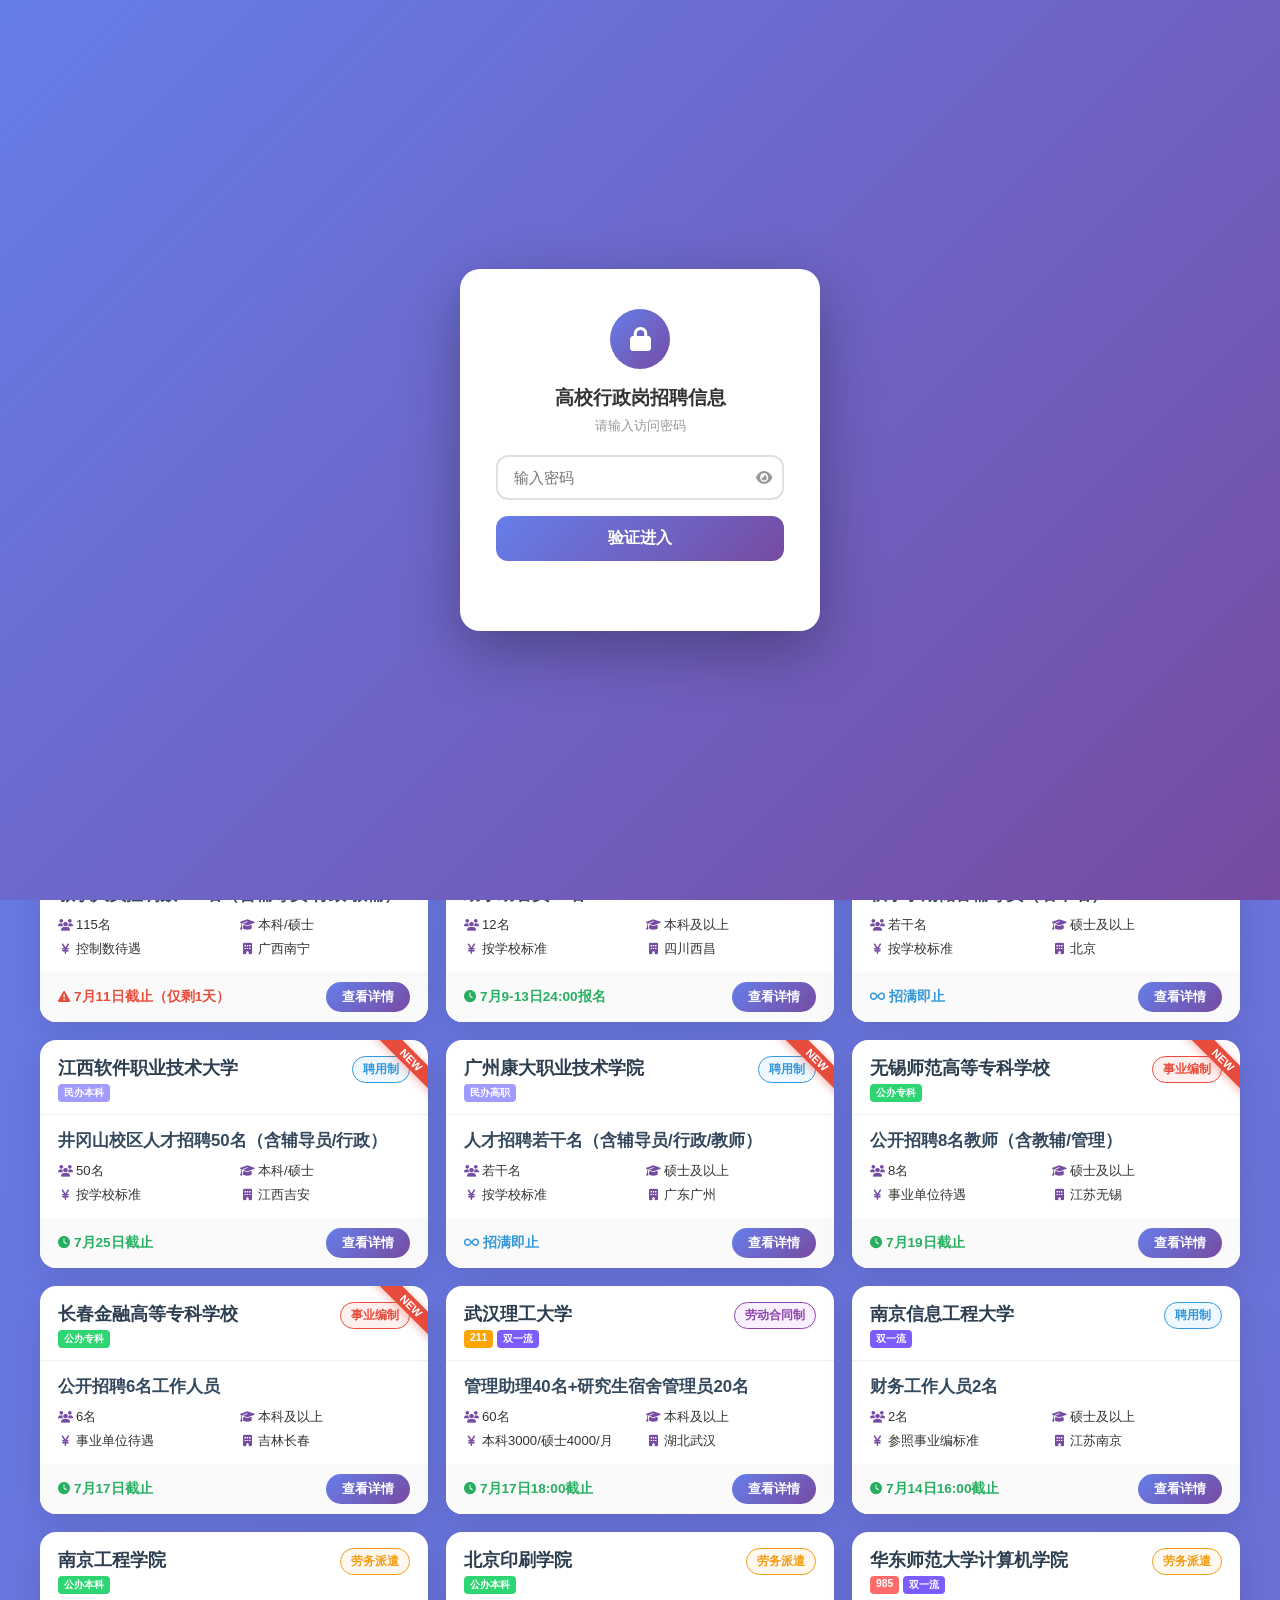
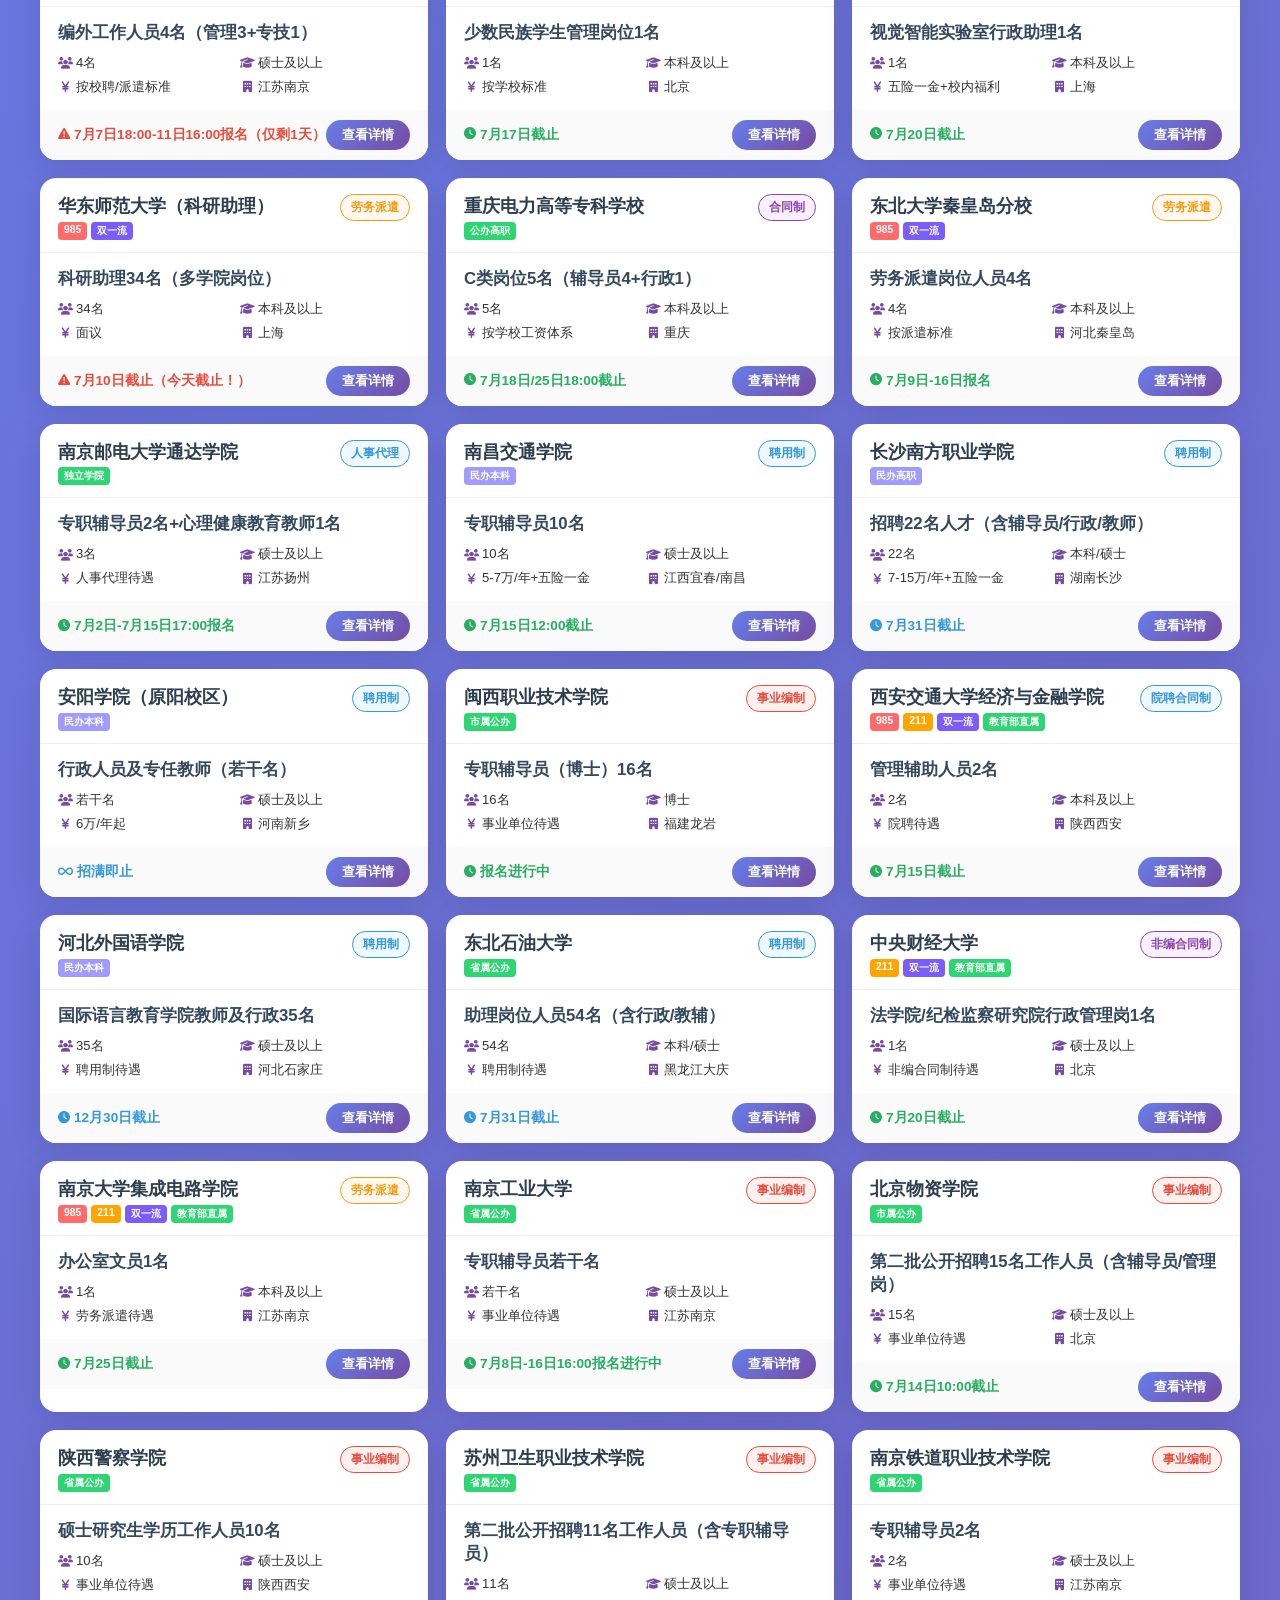
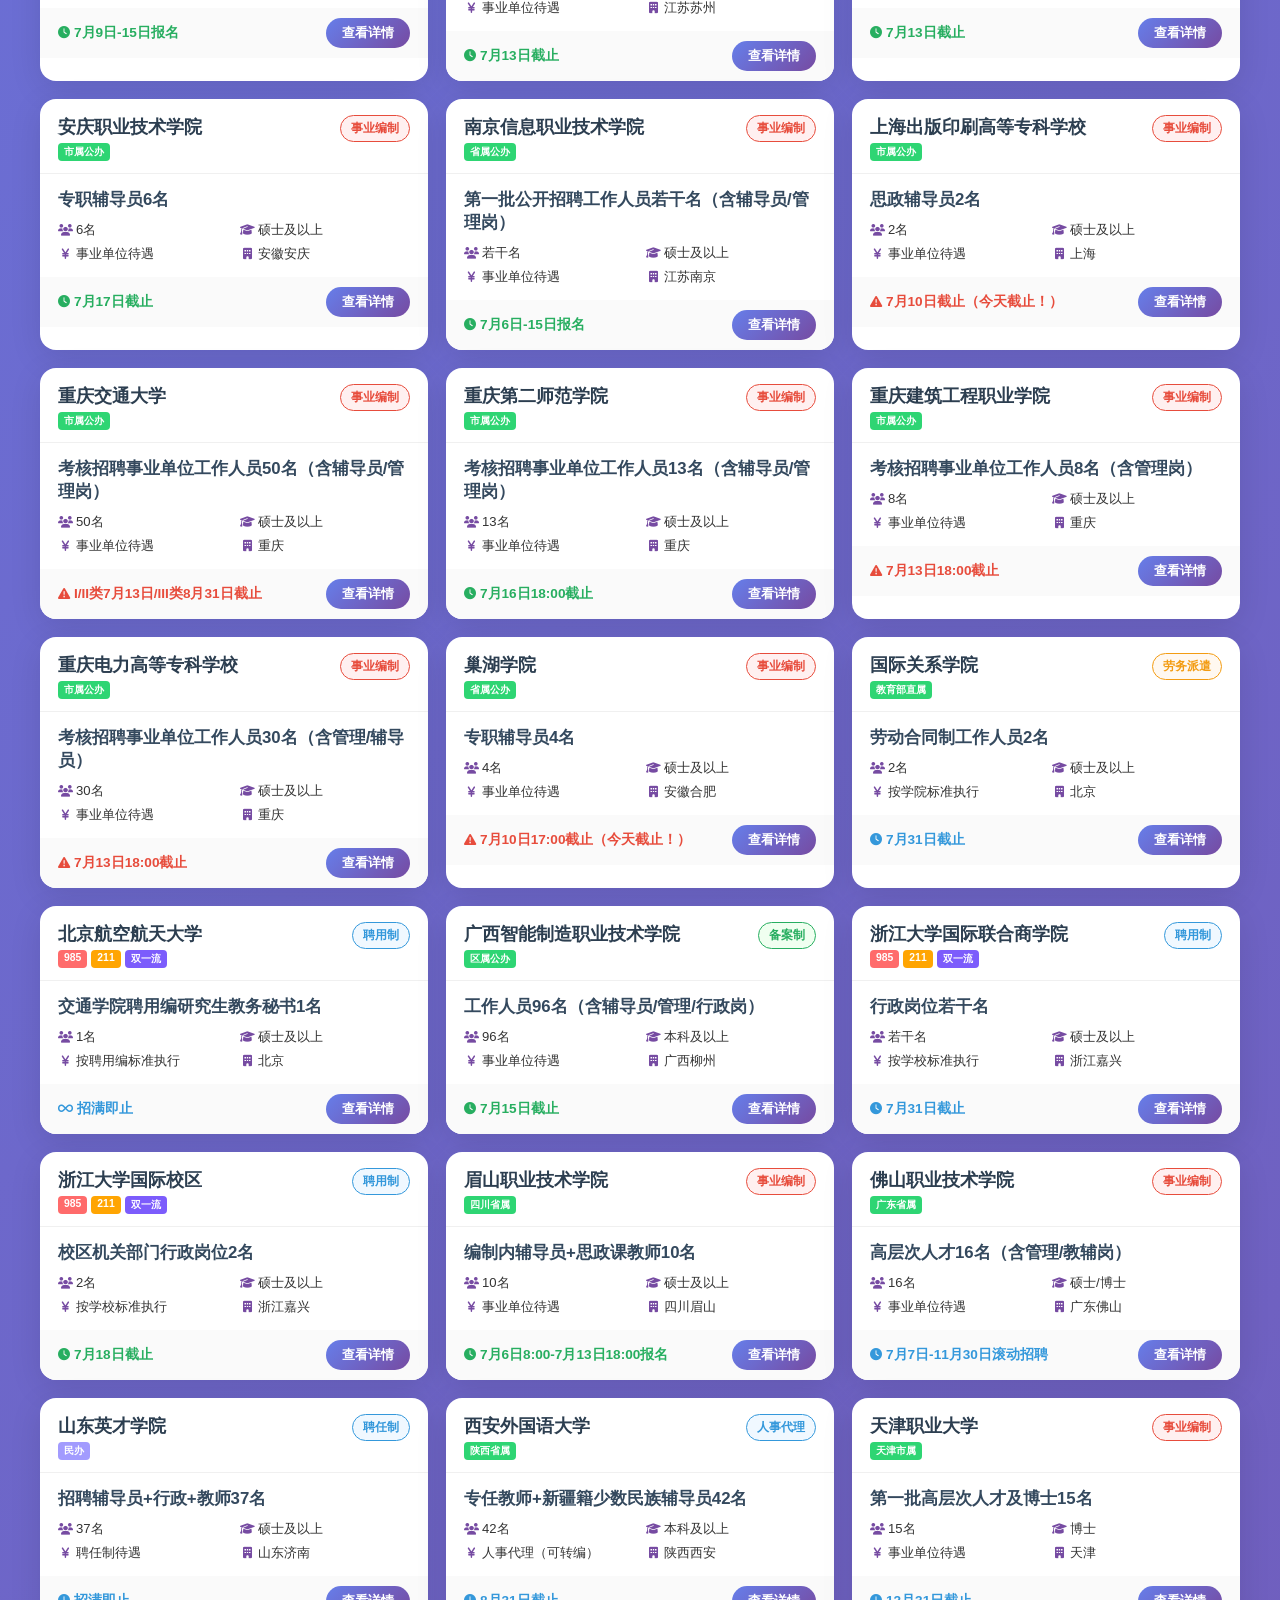
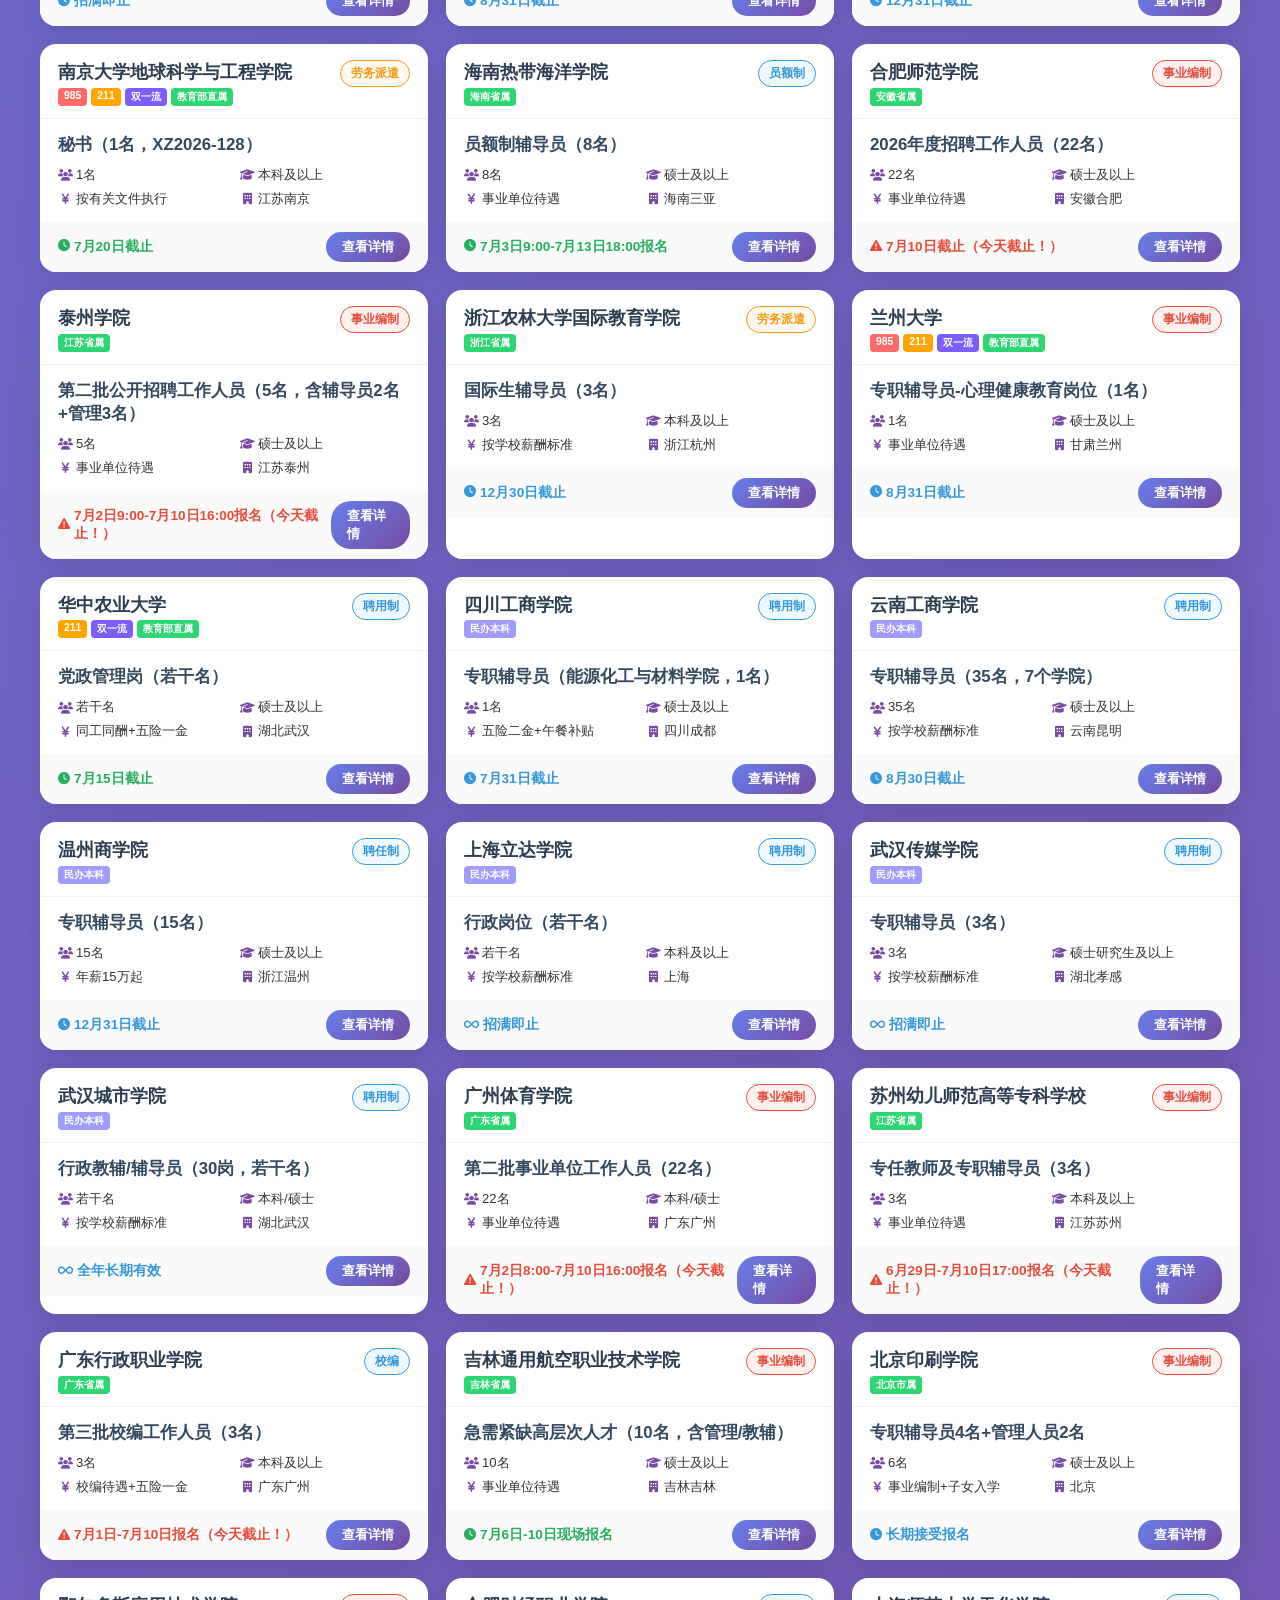
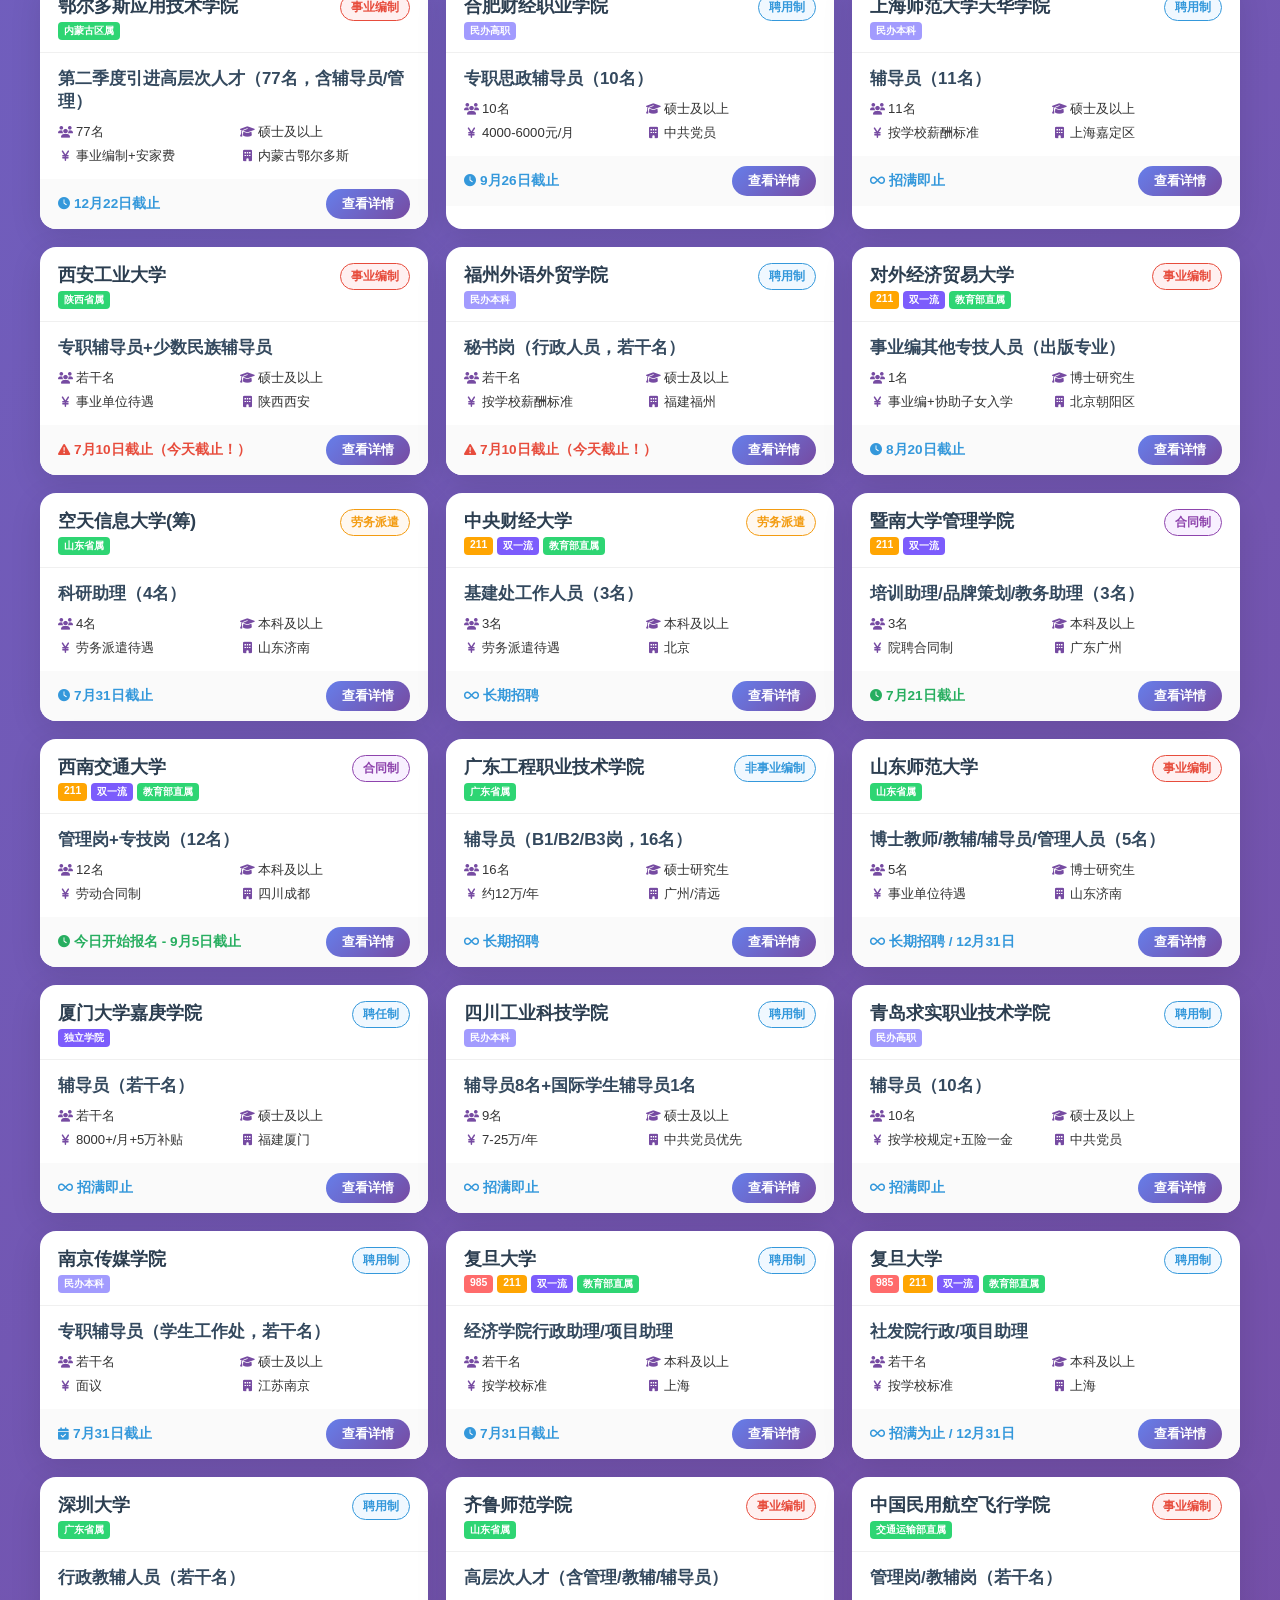
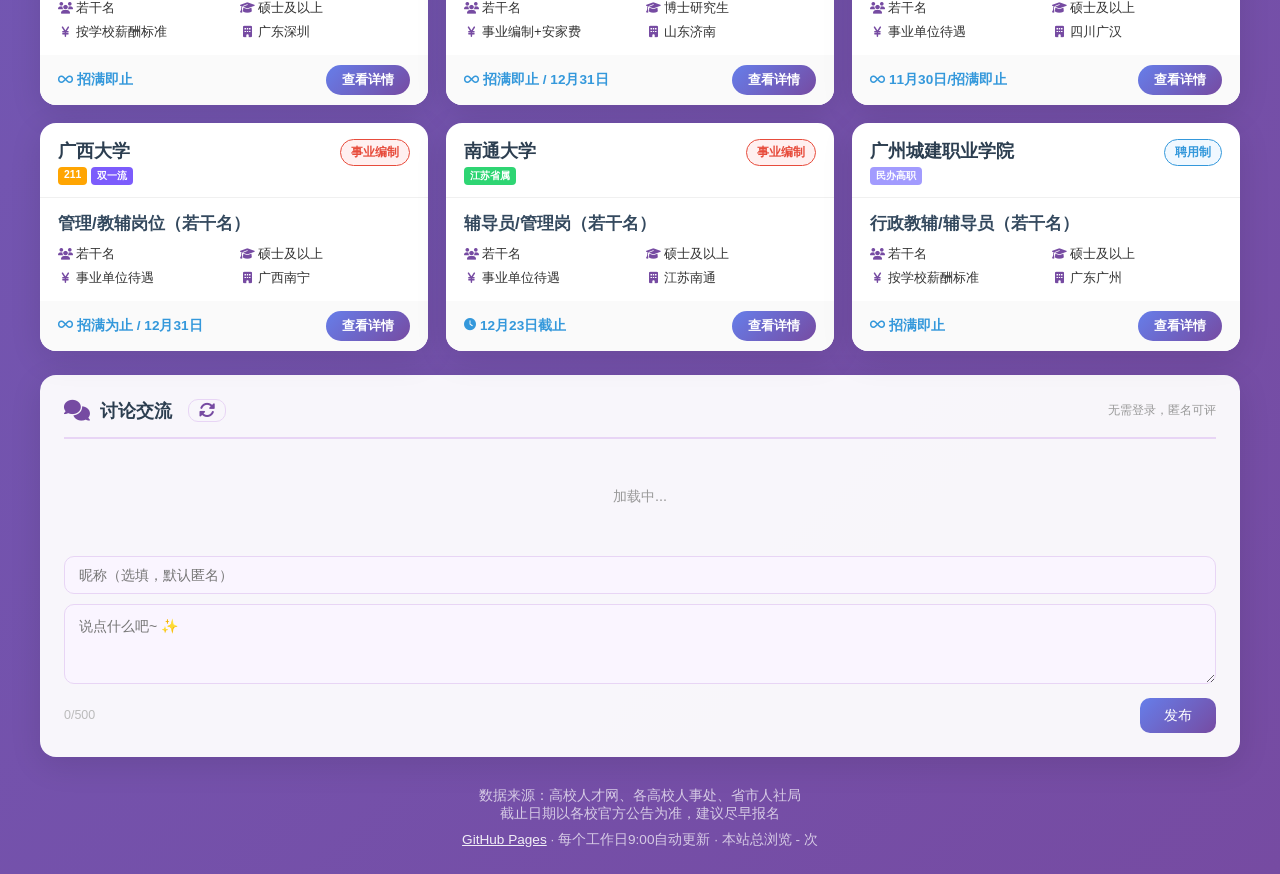
==== commit 25480123: "fix stats - 2026-07-10" ====
--- a/index.html
+++ b/index.html
@@ -3,7 +3,7 @@
 <head>
     <meta charset="UTF-8">
     <meta name="viewport" content="width=device-width, initial-scale=1.0">
-    <title>高校行政岗招聘信息 - 2026年7月9日</title>
+    <title>高校行政岗招聘信息 - 2026年7月10日</title>
     <link rel="stylesheet" href="https://cdn.bootcdn.net/ajax/libs/font-awesome/6.4.0/css/all.min.css">
     <style>
 
@@ -622,12 +622,12 @@
         <div class="header">
             <h1><i class="fas fa-graduation-cap"></i> 高校行政岗招聘信息</h1>
             <p>每日更新 · 只展示仍在报名中的岗位</p>
-            <div class="update-time"><i class="fas fa-clock"></i> 更新时间：2026年7月9日 09:00</div>
+            <div class="update-time"><i class="fas fa-clock"></i> 更新时间：2026年7月10日 09:00</div>
 
         <!-- 日期选择器 -->
         <div class="date-picker-bar">
             <span class="date-picker-label"><i class="fas fa-calendar-alt"></i> 查看日期</span>
-            <input type="date" id="datePicker" class="date-input" value="2026-07-08" min="2026-05-08" max="2026-07-09">
+            <input type="date" id="datePicker" class="date-input" value="2026-07-09" min="2026-05-08" max="2026-07-09">
             <button class="date-today-btn" onclick="goToday()">今天</button>
             <button class="date-nav-btn" onclick="goPrev()"><i class="fas fa-chevron-left"></i></button>
             <button class="date-nav-btn" onclick="goNext()"><i class="fas fa-chevron-right"></i></button>
@@ -643,11 +643,11 @@
         <!-- 统计栏 -->
         <div class="stats-bar">
             <div class="stat-item">
-                <span class="stat-num" id="totalCount">92</span>
+                <span class="stat-num" id="totalCount">93</span>
                 <span class="stat-label">在招岗位</span>
             </div>
             <div class="stat-item">
-                <span class="stat-num" id="urgentCount" style="color:#ff10b10b">21</span>
+                <span class="stat-num" id="urgentCount" style="color:#e74c3c">16</span>
                 <span class="stat-label">即将截止</span>
             </div>
             <div class="stat-item">
@@ -655,7 +655,7 @@
                 <span class="stat-label">本期新增</span>
             </div>
             <div class="stat-item">
-                <span class="stat-num">850+</span>
+                <span class="stat-num">900+</span>
                 <span class="stat-label">招聘总人数</span>
             </div>
             <div class="stat-item">
@@ -704,15 +704,276 @@
                 <button class="filter-btn" data-filter="position" data-value="教辅">教辅</button>
             </div>
             <div class="filter-row" style="justify-content:space-between;">
-                <div class="filter-result">筛选结果：<span id="filteredCount">92</span> 个岗位</div>
+                <div class="filter-result">筛选结果：<span id="filteredCount">93</span> 个岗位</div>
                 <button class="reset-btn" onclick="resetFilters()"><i class="fas fa-redo"></i> 重置筛选</button>
             </div>
         </div>
 
         <!-- 岗位卡片 -->
         <div class="cards-grid" id="cardsGrid">
+            <div class="job-card" data-region="华中" data-education="本科" data-hire="聘用制" data-position="辅导员" style="cursor:pointer" onclick="window.open('https://rszp.changdecollege.cn:8081','_blank')">
+                <div class="new-badge">NEW</div>
+                <div class="card-header">
+                    <div>
+                        <div class="school-name">常德学院</div>
+                        <div class="school-tags">
+                            <span class="tag tag-private">民办本科</span>
+                        </div>
+                    </div>
+                    <span class="hire-type-badge badge-pinyong">聘用制</span>
+                </div>
+                <div class="card-body">
+                    <div class="position-name">社会招聘27名工作人员（含辅导员/行政）</div>
+                    <div class="info-grid">
+                        <div class="info-item"><i class="fas fa-users"></i> <span class="value">27名</span></div>
+                        <div class="info-item"><i class="fas fa-graduation-cap"></i> <span class="value">本科/硕士</span></div>
+                        <div class="info-item"><i class="fas fa-yen-sign"></i> <span class="value">按学校标准</span></div>
+                        <div class="info-item"><i class="fas fa-building"></i> <span class="value">湖南常德</span></div>
+                    </div>
+                </div>
+                <div class="card-footer">
+                    <div class="deadline deadline-normal"><i class="fas fa-clock"></i> 7月19日截止</div>
+                    <a href="https://rszp.changdecollege.cn:8081" target="_blank" class="apply-link" onclick="event.stopPropagation()">查看详情</a>
+                </div>
+            </div>
+
+            <div class="job-card" data-region="华东" data-education="硕士" data-hire="聘用制" data-position="辅导员" style="cursor:pointer" onclick="window.open('https://hs.nufe.edu.cn/rsc/2026/0708/c1086a27520/page.htm','_blank')">
+                <div class="new-badge">NEW</div>
+                <div class="card-header">
+                    <div>
+                        <div class="school-name">南京财经大学红山学院</div>
+                        <div class="school-tags">
+                            <span class="tag tag-ministry">独立学院</span>
+                        </div>
+                    </div>
+                    <span class="hire-type-badge badge-pinyong">聘用制</span>
+                </div>
+                <div class="card-body">
+                    <div class="position-name">辅导员等18名工作人员</div>
+                    <div class="info-grid">
+                        <div class="info-item"><i class="fas fa-users"></i> <span class="value">18名</span></div>
+                        <div class="info-item"><i class="fas fa-graduation-cap"></i> <span class="value">硕士及以上</span></div>
+                        <div class="info-item"><i class="fas fa-yen-sign"></i> <span class="value">按学院标准</span></div>
+                        <div class="info-item"><i class="fas fa-building"></i> <span class="value">江苏南京/镇江</span></div>
+                    </div>
+                </div>
+                <div class="card-footer">
+                    <div class="deadline deadline-long"><i class="fas fa-clock"></i> 7月31日截止</div>
+                    <a href="https://hs.nufe.edu.cn/rsc/2026/0708/c1086a27520/page.htm" target="_blank" class="apply-link" onclick="event.stopPropagation()">查看详情</a>
+                </div>
+            </div>
+
+            <div class="job-card" data-region="华东" data-education="硕士" data-hire="聘用制" data-position="辅导员" style="cursor:pointer" onclick="window.open('https://www.suet.edu.cn/hr/info/1003/1204.htm','_blank')">
+                <div class="new-badge">NEW</div>
+                <div class="card-header">
+                    <div>
+                        <div class="school-name">山东工程职业技术大学</div>
+                        <div class="school-tags">
+                            <span class="tag tag-ministry">公办本科</span>
+                        </div>
+                    </div>
+                    <span class="hire-type-badge badge-pinyong">聘用制</span>
+                </div>
+                <div class="card-body">
+                    <div class="position-name">专职辅导员7名</div>
+                    <div class="info-grid">
+                        <div class="info-item"><i class="fas fa-users"></i> <span class="value">7名</span></div>
+                        <div class="info-item"><i class="fas fa-graduation-cap"></i> <span class="value">硕士及以上</span></div>
+                        <div class="info-item"><i class="fas fa-yen-sign"></i> <span class="value">按学校标准</span></div>
+                        <div class="info-item"><i class="fas fa-building"></i> <span class="value">山东济南</span></div>
+                    </div>
+                </div>
+                <div class="card-footer">
+                    <div class="deadline deadline-normal"><i class="fas fa-clock"></i> 7月26日截止</div>
+                    <a href="https://www.suet.edu.cn/hr/info/1003/1204.htm" target="_blank" class="apply-link" onclick="event.stopPropagation()">查看详情</a>
+                </div>
+            </div>
+
+            <div class="job-card" data-region="华南" data-education="本科" data-hire="备案制" data-position="辅导员" style="cursor:pointer" onclick="window.open('https://www.gxwzy.edu.cn/rczp/gkzp_1','_blank')">
+                <div class="new-badge">NEW</div>
+                <div class="card-header">
+                    <div>
+                        <div class="school-name">广西卫生职业技术学院</div>
+                        <div class="school-tags">
+                            <span class="tag tag-ministry">公办高职</span>
+                        </div>
+                    </div>
+                    <span class="hire-type-badge badge-beian">控制数</span>
+                </div>
+                <div class="card-body">
+                    <div class="position-name">教职人员控制数115名（含辅导员/行政/教辅）</div>
+                    <div class="info-grid">
+                        <div class="info-item"><i class="fas fa-users"></i> <span class="value">115名</span></div>
+                        <div class="info-item"><i class="fas fa-graduation-cap"></i> <span class="value">本科/硕士</span></div>
+                        <div class="info-item"><i class="fas fa-yen-sign"></i> <span class="value">控制数待遇</span></div>
+                        <div class="info-item"><i class="fas fa-building"></i> <span class="value">广西南宁</span></div>
+                    </div>
+                </div>
+                <div class="card-footer">
+                    <div class="deadline deadline-urgent"><i class="fas fa-exclamation-triangle"></i> 7月11日截止（仅剩1天）</div>
+                    <a href="https://www.gxwzy.edu.cn/rczp/gkzp_1" target="_blank" class="apply-link" onclick="event.stopPropagation()">查看详情</a>
+                </div>
+            </div>
+
+            <div class="job-card" data-region="西南" data-education="本科" data-hire="聘用制" data-position="行政管理" style="cursor:pointer" onclick="window.open('https://zp.xcc.edu.cn/xyrsc/413068/413071/864287/index.html','_blank')">
+                <div class="new-badge">NEW</div>
+                <div class="card-header">
+                    <div>
+                        <div class="school-name">西昌学院（第二批）</div>
+                        <div class="school-tags">
+                            <span class="tag tag-ministry">公办本科</span>
+                        </div>
+                    </div>
+                    <span class="hire-type-badge badge-pinyong">聘用制</span>
+                </div>
+                <div class="card-body">
+                    <div class="position-name">助学助管员12名</div>
+                    <div class="info-grid">
+                        <div class="info-item"><i class="fas fa-users"></i> <span class="value">12名</span></div>
+                        <div class="info-item"><i class="fas fa-graduation-cap"></i> <span class="value">本科及以上</span></div>
+                        <div class="info-item"><i class="fas fa-yen-sign"></i> <span class="value">按学校标准</span></div>
+                        <div class="info-item"><i class="fas fa-building"></i> <span class="value">四川西昌</span></div>
+                    </div>
+                </div>
+                <div class="card-footer">
+                    <div class="deadline deadline-normal"><i class="fas fa-clock"></i> 7月9-13日24:00报名</div>
+                    <a href="https://zp.xcc.edu.cn/xyrsc/413068/413071/864287/index.html" target="_blank" class="apply-link" onclick="event.stopPropagation()">查看详情</a>
+                </div>
+            </div>
+
+            <div class="job-card" data-region="华北" data-education="硕士" data-hire="聘用制" data-position="辅导员" style="cursor:pointer" onclick="window.open('https://www.bfst.edu.cn','_blank')">
+                <div class="new-badge">NEW</div>
+                <div class="card-header">
+                    <div>
+                        <div class="school-name">北京金融科技学院</div>
+                        <div class="school-tags">
+                            <span class="tag tag-private">民办本科</span>
+                        </div>
+                    </div>
+                    <span class="hire-type-badge badge-pinyong">聘用制</span>
+                </div>
+                <div class="card-body">
+                    <div class="position-name">秋季学期储备辅导员（若干名）</div>
+                    <div class="info-grid">
+                        <div class="info-item"><i class="fas fa-users"></i> <span class="value">若干名</span></div>
+                        <div class="info-item"><i class="fas fa-graduation-cap"></i> <span class="value">硕士及以上</span></div>
+                        <div class="info-item"><i class="fas fa-yen-sign"></i> <span class="value">按学校标准</span></div>
+                        <div class="info-item"><i class="fas fa-building"></i> <span class="value">北京</span></div>
+                    </div>
+                </div>
+                <div class="card-footer">
+                    <div class="deadline deadline-long"><i class="fas fa-infinity"></i> 招满即止</div>
+                    <a href="https://www.bfst.edu.cn" target="_blank" class="apply-link" onclick="event.stopPropagation()">查看详情</a>
+                </div>
+            </div>
+
+            <div class="job-card" data-region="华东" data-education="硕士" data-hire="聘用制" data-position="辅导员" style="cursor:pointer" onclick="window.open('https://www.jxbsdeu.com','_blank')">
+                <div class="new-badge">NEW</div>
+                <div class="card-header">
+                    <div>
+                        <div class="school-name">江西软件职业技术大学</div>
+                        <div class="school-tags">
+                            <span class="tag tag-private">民办本科</span>
+                        </div>
+                    </div>
+                    <span class="hire-type-badge badge-pinyong">聘用制</span>
+                </div>
+                <div class="card-body">
+                    <div class="position-name">井冈山校区人才招聘50名（含辅导员/行政）</div>
+                    <div class="info-grid">
+                        <div class="info-item"><i class="fas fa-users"></i> <span class="value">50名</span></div>
+                        <div class="info-item"><i class="fas fa-graduation-cap"></i> <span class="value">本科/硕士</span></div>
+                        <div class="info-item"><i class="fas fa-yen-sign"></i> <span class="value">按学校标准</span></div>
+                        <div class="info-item"><i class="fas fa-building"></i> <span class="value">江西吉安</span></div>
+                    </div>
+                </div>
+                <div class="card-footer">
+                    <div class="deadline deadline-normal"><i class="fas fa-clock"></i> 7月25日截止</div>
+                    <a href="https://www.jxbsdeu.com" target="_blank" class="apply-link" onclick="event.stopPropagation()">查看详情</a>
+                </div>
+            </div>
+
+            <div class="job-card" data-region="华南" data-education="硕士" data-hire="聘用制" data-position="辅导员" style="cursor:pointer" onclick="window.open('https://www.gzkangda.edu.cn','_blank')">
+                <div class="new-badge">NEW</div>
+                <div class="card-header">
+                    <div>
+                        <div class="school-name">广州康大职业技术学院</div>
+                        <div class="school-tags">
+                            <span class="tag tag-private">民办高职</span>
+                        </div>
+                    </div>
+                    <span class="hire-type-badge badge-pinyong">聘用制</span>
+                </div>
+                <div class="card-body">
+                    <div class="position-name">人才招聘若干名（含辅导员/行政/教师）</div>
+                    <div class="info-grid">
+                        <div class="info-item"><i class="fas fa-users"></i> <span class="value">若干名</span></div>
+                        <div class="info-item"><i class="fas fa-graduation-cap"></i> <span class="value">硕士及以上</span></div>
+                        <div class="info-item"><i class="fas fa-yen-sign"></i> <span class="value">按学校标准</span></div>
+                        <div class="info-item"><i class="fas fa-building"></i> <span class="value">广东广州</span></div>
+                    </div>
+                </div>
+                <div class="card-footer">
+                    <div class="deadline deadline-long"><i class="fas fa-infinity"></i> 招满即止</div>
+                    <a href="https://www.gzkangda.edu.cn" target="_blank" class="apply-link" onclick="event.stopPropagation()">查看详情</a>
+                </div>
+            </div>
+
+            <div class="job-card" data-region="华东" data-education="硕士" data-hire="事业编制" data-position="教辅" style="cursor:pointer" onclick="window.open('https://www.wxsz.edu.cn','_blank')">
+                <div class="new-badge">NEW</div>
+                <div class="card-header">
+                    <div>
+                        <div class="school-name">无锡师范高等专科学校</div>
+                        <div class="school-tags">
+                            <span class="tag tag-ministry">公办专科</span>
+                        </div>
+                    </div>
+                    <span class="hire-type-badge badge-bianzhi">事业编制</span>
+                </div>
+                <div class="card-body">
+                    <div class="position-name">公开招聘8名教师（含教辅/管理）</div>
+                    <div class="info-grid">
+                        <div class="info-item"><i class="fas fa-users"></i> <span class="value">8名</span></div>
+                        <div class="info-item"><i class="fas fa-graduation-cap"></i> <span class="value">硕士及以上</span></div>
+                        <div class="info-item"><i class="fas fa-yen-sign"></i> <span class="value">事业单位待遇</span></div>
+                        <div class="info-item"><i class="fas fa-building"></i> <span class="value">江苏无锡</span></div>
+                    </div>
+                </div>
+                <div class="card-footer">
+                    <div class="deadline deadline-normal"><i class="fas fa-clock"></i> 7月19日截止</div>
+                    <a href="https://www.wxsz.edu.cn" target="_blank" class="apply-link" onclick="event.stopPropagation()">查看详情</a>
+                </div>
+            </div>
+
+            <div class="job-card" data-region="东北" data-education="本科" data-hire="事业编制" data-position="行政管理" style="cursor:pointer" onclick="window.open('https://www.ccgz.edu.cn','_blank')">
+                <div class="new-badge">NEW</div>
+                <div class="card-header">
+                    <div>
+                        <div class="school-name">长春金融高等专科学校</div>
+                        <div class="school-tags">
+                            <span class="tag tag-ministry">公办专科</span>
+                        </div>
+                    </div>
+                    <span class="hire-type-badge badge-bianzhi">事业编制</span>
+                </div>
+                <div class="card-body">
+                    <div class="position-name">公开招聘6名工作人员</div>
+                    <div class="info-grid">
+                        <div class="info-item"><i class="fas fa-users"></i> <span class="value">6名</span></div>
+                        <div class="info-item"><i class="fas fa-graduation-cap"></i> <span class="value">本科及以上</span></div>
+                        <div class="info-item"><i class="fas fa-yen-sign"></i> <span class="value">事业单位待遇</span></div>
+                        <div class="info-item"><i class="fas fa-building"></i> <span class="value">吉林长春</span></div>
+                    </div>
+                </div>
+                <div class="card-footer">
+                    <div class="deadline deadline-normal"><i class="fas fa-clock"></i> 7月17日截止</div>
+                    <a href="https://www.ccgz.edu.cn" target="_blank" class="apply-link" onclick="event.stopPropagation()">查看详情</a>
+                </div>
+            </div>
+
+
             <div class="job-card" data-region="华中" data-education="本科" data-hire="合同制" data-position="行政管理" style="cursor:pointer" onclick="window.open('http://zhaopin.whut.edu.cn/wutrsc/newdetail.jsp?pkvalue=311','_blank')">
-                <div class="new-badge">NEW</div>
+                
                 <div class="card-header">
                     <div>
                         <div class="school-name">武汉理工大学</div>
@@ -739,7 +1000,7 @@
             </div>
 
             <div class="job-card" data-region="华东" data-education="硕士" data-hire="聘用制" data-position="行政管理" style="cursor:pointer" onclick="window.open('https://rsc.nuist.edu.cn/2026/0706/c1102a299677/page.htm','_blank')">
-                <div class="new-badge">NEW</div>
+                
                 <div class="card-header">
                     <div>
                         <div class="school-name">南京信息工程大学</div>
@@ -765,7 +1026,7 @@
             </div>
 
             <div class="job-card" data-region="华东" data-education="硕士" data-hire="劳务派遣" data-position="行政管理" style="cursor:pointer" onclick="window.open('https://rsc.njit.edu.cn/info/1066/3571.htm','_blank')">
-                <div class="new-badge">NEW</div>
+                
                 <div class="card-header">
                     <div>
                         <div class="school-name">南京工程学院</div>
@@ -785,13 +1046,13 @@
                     </div>
                 </div>
                 <div class="card-footer">
-                    <div class="deadline deadline-urgent"><i class="fas fa-exclamation-triangle"></i> 7月7日18:00-11日16:00报名（仅剩2天）</div>
+                    <div class="deadline deadline-urgent"><i class="fas fa-exclamation-triangle"></i> 7月7日18:00-11日16:00报名（仅剩1天）</div>
                     <a href="https://rsc.njit.edu.cn/info/1066/3571.htm" target="_blank" class="apply-link" onclick="event.stopPropagation()">查看详情</a>
                 </div>
             </div>
 
             <div class="job-card" data-region="华北" data-education="本科" data-hire="劳务派遣" data-position="行政管理" style="cursor:pointer" onclick="window.open('https://www.bigc.edu.cn/bygg19/2e17a8ebc0b0499fb1ac9ec865c21c4c.htm','_blank')">
-                <div class="new-badge">NEW</div>
+                
                 <div class="card-header">
                     <div>
                         <div class="school-name">北京印刷学院</div>
@@ -817,7 +1078,7 @@
             </div>
 
             <div class="job-card" data-region="华东" data-education="本科" data-hire="劳务派遣" data-position="行政管理" style="cursor:pointer" onclick="window.open('https://hr.ecnu.edu.cn/be/0b/c34773a769547/page.htm','_blank')">
-                <div class="new-badge">NEW</div>
+                
                 <div class="card-header">
                     <div>
                         <div class="school-name">华东师范大学计算机学院</div>
@@ -844,7 +1105,7 @@
             </div>
 
             <div class="job-card" data-region="华东" data-education="本科" data-hire="劳务派遣" data-position="教辅" style="cursor:pointer" onclick="window.open('https://hr.ecnu.edu.cn/ba/11/c34773a768529/page.htm','_blank')">
-                <div class="new-badge">NEW</div>
+                
                 <div class="card-header">
                     <div>
                         <div class="school-name">华东师范大学（科研助理）</div>
@@ -865,39 +1126,15 @@
                     </div>
                 </div>
                 <div class="card-footer">
-                    <div class="deadline deadline-urgent"><i class="fas fa-exclamation-triangle"></i> 7月10日截止（仅剩1天）</div>
+                    <div class="deadline deadline-urgent"><i class="fas fa-exclamation-triangle"></i> 7月10日截止（今天截止！）</div>
                     <a href="https://hr.ecnu.edu.cn/ba/11/c34773a768529/page.htm" target="_blank" class="apply-link" onclick="event.stopPropagation()">查看详情</a>
                 </div>
             </div>
 
-            <div class="job-card" data-region="华北" data-education="硕士" data-hire="事业编制" data-position="辅导员" style="cursor:pointer" onclick="window.open('https://zhaopin.ncut.edu.cn','_blank')">
-                <div class="new-badge">NEW</div>
-                <div class="card-header">
-                    <div>
-                        <div class="school-name">北方工业大学（第三批）</div>
-                        <div class="school-tags">
-                            <span class="tag tag-ministry">公办本科</span>
-                        </div>
-                    </div>
-                    <span class="hire-type-badge badge-bianzhi">事业编制</span>
-                </div>
-                <div class="card-body">
-                    <div class="position-name">辅导员5名+教师51名</div>
-                    <div class="info-grid">
-                        <div class="info-item"><i class="fas fa-users"></i> <span class="value">56名</span></div>
-                        <div class="info-item"><i class="fas fa-graduation-cap"></i> <span class="value">硕士及以上</span></div>
-                        <div class="info-item"><i class="fas fa-yen-sign"></i> <span class="value">事业编待遇+周转房</span></div>
-                        <div class="info-item"><i class="fas fa-building"></i> <span class="value">北京</span></div>
-                    </div>
-                </div>
-                <div class="card-footer">
-                    <div class="deadline deadline-urgent"><i class="fas fa-exclamation-triangle"></i> 7月9日截止（今天截止！）</div>
-                    <a href="https://zhaopin.ncut.edu.cn" target="_blank" class="apply-link" onclick="event.stopPropagation()">查看详情</a>
-                </div>
-            </div>
+            
 
             <div class="job-card" data-region="西南" data-education="本科" data-hire="合同制" data-position="辅导员" style="cursor:pointer" onclick="window.open('https://www.cqepc.com.cn/info/1216/11116.htm','_blank')">
-                <div class="new-badge">NEW</div>
+                
                 <div class="card-header">
                     <div>
                         <div class="school-name">重庆电力高等专科学校</div>
@@ -923,7 +1160,7 @@
             </div>
 
             <div class="job-card" data-region="东北" data-education="本科" data-hire="劳务派遣" data-position="行政管理" style="cursor:pointer" onclick="window.open('http://rczp.neuq.edu.cn','_blank')">
-                <div class="new-badge">NEW</div>
+                
                 <div class="card-header">
                     <div>
                         <div class="school-name">东北大学秦皇岛分校</div>
@@ -949,31 +1186,7 @@
                 </div>
             </div>
 
-            <div class="job-card" data-region="华东" data-education="硕士" data-hire="聘用制" data-position="行政管理" style="cursor:pointer" onclick="window.open('https://rsc.xhu.edu.cn/b9/8c/c10778a244108/page.htm','_blank')">
-                <div class="new-badge">NEW</div>
-                <div class="card-header">
-                    <div>
-                        <div class="school-name">西华大学</div>
-                        <div class="school-tags">
-                            <span class="tag tag-ministry">公办本科</span>
-                        </div>
-                    </div>
-                    <span class="hire-type-badge badge-pinyong">聘用制</span>
-                </div>
-                <div class="card-body">
-                    <div class="position-name">助学助管员2名（党政管理/学生事务）</div>
-                    <div class="info-grid">
-                        <div class="info-item"><i class="fas fa-users"></i> <span class="value">2名</span></div>
-                        <div class="info-item"><i class="fas fa-graduation-cap"></i> <span class="value">本科及以上</span></div>
-                        <div class="info-item"><i class="fas fa-yen-sign"></i> <span class="value">按学校标准</span></div>
-                        <div class="info-item"><i class="fas fa-building"></i> <span class="value">四川成都</span></div>
-                    </div>
-                </div>
-                <div class="card-footer">
-                    <div class="deadline deadline-urgent"><i class="fas fa-exclamation-triangle"></i> 7月9日16:00截止（今天截止！）</div>
-                    <a href="https://rsc.xhu.edu.cn/b9/8c/c10778a244108/page.htm" target="_blank" class="apply-link" onclick="event.stopPropagation()">查看详情</a>
-                </div>
-            </div>
+            
 
 
             <div class="job-card" data-region="华东" data-education="硕士" data-hire="聘用制" data-position="辅导员" style="cursor:pointer" onclick="window.open('https://rsc.nytdc.edu.cn/2026/0702/c147a50978/page.htm','_blank')">
@@ -1281,7 +1494,7 @@
                     </div>
                 </div>
                 <div class="card-footer">
-                    <div class="deadline deadline-urgent"><i class="fas fa-exclamation-triangle"></i> 7月14日10:00截止</div>
+                    <div class="deadline deadline-normal"><i class="fas fa-clock"></i> 7月14日10:00截止</div>
                     <a href="https://zhaopin.bwu.edu.cn" target="_blank" class="apply-link" onclick="event.stopPropagation()">查看详情</a>
                 </div>
             </div>
@@ -1386,80 +1599,30 @@
                 </div>
             </div>
 
-            <div class="job-card" data-region="华东" data-education="硕士" data-hire="事业编制" data-position="行政管理" style="cursor:pointer" onclick="window.open('https://rczp.nju.edu.cn','_blank')">
-                <div class="card-header">
-                    <div>
-                        <div class="school-name">南京大学</div>
-                        <div class="school-tags">
-                            <span class="tag tag-985">985</span>
-                            <span class="tag tag-211">211</span>
-                            <span class="tag tag-double-first">双一流</span>
+            
+
+            
+
+            <div class="job-card" data-region="华东" data-education="硕士" data-hire="事业编制" data-position="行政管理" style="cursor:pointer" onclick="window.open('https://rs.jshrss.jiangsu.gov.cn/index/f/RCRS_0056','_blank')">
+                <div class="card-header">
+                    <div>
+                        <div class="school-name">南京信息职业技术学院</div>
+                        <div class="school-tags">
+                            <span class="tag tag-ministry">省属公办</span>
                         </div>
                     </div>
                     <span class="hire-type-badge badge-bianzhi">事业编制</span>
                 </div>
                 <div class="card-body">
-                    <div class="position-name">事业编制5名（管理2+工程2+卫生1）</div>
-                    <div class="info-grid">
-                        <div class="info-item"><i class="fas fa-users"></i> <span class="value">5名</span></div>
+                    <div class="position-name">第一批公开招聘工作人员若干名（含辅导员/管理岗）</div>
+                    <div class="info-grid">
+                        <div class="info-item"><i class="fas fa-users"></i> <span class="value">若干名</span></div>
                         <div class="info-item"><i class="fas fa-graduation-cap"></i> <span class="value">硕士及以上</span></div>
                         <div class="info-item"><i class="fas fa-yen-sign"></i> <span class="value">事业单位待遇</span></div>
                         <div class="info-item"><i class="fas fa-building"></i> <span class="value">江苏南京</span></div>
                     </div>
                 </div>
                 <div class="card-footer">
-                    <div class="deadline deadline-urgent"><i class="fas fa-exclamation-triangle"></i> 7月9日截止（今天截止！）</div>
-                    <a href="https://rczp.nju.edu.cn" target="_blank" class="apply-link" onclick="event.stopPropagation()">查看详情</a>
-                </div>
-            </div>
-
-            <div class="job-card" data-region="华东" data-education="硕士" data-hire="聘用制" data-position="行政管理" style="cursor:pointer" onclick="window.open('https://rczp.nju.edu.cn','_blank')">
-                <div class="card-header">
-                    <div>
-                        <div class="school-name">南京大学</div>
-                        <div class="school-tags">
-                            <span class="tag tag-985">985</span>
-                            <span class="tag tag-211">211</span>
-                            <span class="tag tag-double-first">双一流</span>
-                        </div>
-                    </div>
-                    <span class="hire-type-badge badge-pinyong">聘用制</span>
-                </div>
-                <div class="card-body">
-                    <div class="position-name">校聘岗位22名（管理16+实验4+卫生2）</div>
-                    <div class="info-grid">
-                        <div class="info-item"><i class="fas fa-users"></i> <span class="value">22名</span></div>
-                        <div class="info-item"><i class="fas fa-graduation-cap"></i> <span class="value">硕士及以上</span></div>
-                        <div class="info-item"><i class="fas fa-yen-sign"></i> <span class="value">按学校标准执行</span></div>
-                        <div class="info-item"><i class="fas fa-building"></i> <span class="value">江苏南京</span></div>
-                    </div>
-                </div>
-                <div class="card-footer">
-                    <div class="deadline deadline-urgent"><i class="fas fa-exclamation-triangle"></i> 7月9日截止（今天截止！）</div>
-                    <a href="https://rczp.nju.edu.cn" target="_blank" class="apply-link" onclick="event.stopPropagation()">查看详情</a>
-                </div>
-            </div>
-
-            <div class="job-card" data-region="华东" data-education="硕士" data-hire="事业编制" data-position="行政管理" style="cursor:pointer" onclick="window.open('https://rs.jshrss.jiangsu.gov.cn/index/f/RCRS_0056','_blank')">
-                <div class="card-header">
-                    <div>
-                        <div class="school-name">南京信息职业技术学院</div>
-                        <div class="school-tags">
-                            <span class="tag tag-ministry">省属公办</span>
-                        </div>
-                    </div>
-                    <span class="hire-type-badge badge-bianzhi">事业编制</span>
-                </div>
-                <div class="card-body">
-                    <div class="position-name">第一批公开招聘工作人员若干名（含辅导员/管理岗）</div>
-                    <div class="info-grid">
-                        <div class="info-item"><i class="fas fa-users"></i> <span class="value">若干名</span></div>
-                        <div class="info-item"><i class="fas fa-graduation-cap"></i> <span class="value">硕士及以上</span></div>
-                        <div class="info-item"><i class="fas fa-yen-sign"></i> <span class="value">事业单位待遇</span></div>
-                        <div class="info-item"><i class="fas fa-building"></i> <span class="value">江苏南京</span></div>
-                    </div>
-                </div>
-                <div class="card-footer">
                     <div class="deadline deadline-normal"><i class="fas fa-clock"></i> 7月6日-15日报名</div>
                     <a href="https://rs.jshrss.jiangsu.gov.cn/index/f/RCRS_0056" target="_blank" class="apply-link" onclick="event.stopPropagation()">查看详情</a>
                 </div>
@@ -1485,7 +1648,7 @@
                     </div>
                 </div>
                 <div class="card-footer">
-                    <div class="deadline deadline-urgent"><i class="fas fa-exclamation-triangle"></i> 7月10日截止（仅剩1天）</div>
+                    <div class="deadline deadline-urgent"><i class="fas fa-exclamation-triangle"></i> 7月10日截止（今天截止！）</div>
                     <a href="https://zhaopin.sppc.edu.cn" target="_blank" class="apply-link" onclick="event.stopPropagation()">查看详情</a>
                 </div>
             </div>
@@ -1610,7 +1773,7 @@
                     </div>
                 </div>
                 <div class="card-footer">
-                    <div class="deadline deadline-urgent"><i class="fas fa-exclamation-triangle"></i> 7月10日17:00截止（仅剩1天）</div>
+                    <div class="deadline deadline-urgent"><i class="fas fa-exclamation-triangle"></i> 7月10日17:00截止（今天截止！）</div>
                     <a href="https://www.chu.edu.cn/2026/0701/c27a211706/page.htm" target="_blank" class="apply-link" onclick="event.stopPropagation()">查看详情</a>
                 </div>
             </div>
@@ -1746,55 +1909,9 @@
                 </div>
             </div>
 
-            <div class="job-card" data-region="华北" data-education="硕士" data-hire="事业编制" data-position="辅导员" style="cursor:pointer" onclick="window.open('https://zhaopin.ncut.edu.cn','_blank')">
-                <div class="card-header">
-                    <div>
-                        <div class="school-name">北方工业大学</div>
-                        <div class="school-tags">
-                            <span class="tag tag-ministry">北京市属</span>
-                        </div>
-                    </div>
-                    <span class="hire-type-badge badge-bianzhi">事业编制</span>
-                </div>
-                <div class="card-body">
-                    <div class="position-name">辅导员5名（含少数民族辅导员1名）</div>
-                    <div class="info-grid">
-                        <div class="info-item"><i class="fas fa-users"></i> <span class="value">5名</span></div>
-                        <div class="info-item"><i class="fas fa-graduation-cap"></i> <span class="value">硕士及以上</span></div>
-                        <div class="info-item"><i class="fas fa-yen-sign"></i> <span class="value">事业单位待遇+周转房</span></div>
-                        <div class="info-item"><i class="fas fa-building"></i> <span class="value">北京</span></div>
-                    </div>
-                </div>
-                <div class="card-footer">
-                    <div class="deadline deadline-urgent"><i class="fas fa-exclamation-triangle"></i> 7月9日截止（今天截止！）</div>
-                    <a href="https://zhaopin.ncut.edu.cn" target="_blank" class="apply-link" onclick="event.stopPropagation()">查看详情</a>
-                </div>
-            </div>
-
-            <div class="job-card" data-region="华北" data-education="硕士" data-hire="事业编制" data-position="行政管理">
-                <div class="card-header">
-                    <div>
-                        <div class="school-name">首都经济贸易大学</div>
-                        <div class="school-tags">
-                            <span class="tag tag-ministry">北京市属重点</span>
-                        </div>
-                    </div>
-                    <span class="hire-type-badge badge-bianzhi">事业编制</span>
-                </div>
-                <div class="card-body">
-                    <div class="position-name">第二批公开招聘38名（党政管理8名+教学30名）</div>
-                    <div class="info-grid">
-                        <div class="info-item"><i class="fas fa-users"></i> <span class="value">38名</span></div>
-                        <div class="info-item"><i class="fas fa-graduation-cap"></i> <span class="value">硕士及以上</span></div>
-                        <div class="info-item"><i class="fas fa-yen-sign"></i> <span class="value">事业单位待遇+安家费</span></div>
-                        <div class="info-item"><i class="fas fa-building"></i> <span class="value">北京</span></div>
-                    </div>
-                </div>
-                <div class="card-footer">
-                    <div class="deadline deadline-urgent"><i class="fas fa-exclamation-triangle"></i> 7月9日11:00截止（今天截止！）</div>
-                    <a href="https://zhaopin.cueb.edu.cn" target="_blank" class="apply-link" onclick="event.stopPropagation()">查看详情</a>
-                </div>
-            </div>
+            
+
+            
 
             <div class="job-card" data-region="西南" data-education="硕士" data-hire="事业编制" data-position="辅导员">
                 <div class="card-header">
@@ -1991,7 +2108,7 @@
                     </div>
                 </div>
                 <div class="card-footer">
-                    <div class="deadline deadline-urgent"><i class="fas fa-exclamation-triangle"></i> 7月10日截止（仅剩1天）</div>
+                    <div class="deadline deadline-urgent"><i class="fas fa-exclamation-triangle"></i> 7月10日截止（今天截止！）</div>
                     <a href="https://www.hfnu.edu.cn/info/1045/395633.htm" target="_blank" class="apply-link" onclick="event.stopPropagation()">查看详情</a>
                 </div>
             </div>
@@ -2016,7 +2133,7 @@
                     </div>
                 </div>
                 <div class="card-footer">
-                    <div class="deadline deadline-normal"><i class="fas fa-clock"></i> 7月2日9:00-7月10日16:00报名</div>
+                    <div class="deadline deadline-urgent"><i class="fas fa-exclamation-triangle"></i> 7月2日9:00-7月10日16:00报名（今天截止！）</div>
                     <a href="http://jshrss.jiangsu.gov.cn/art/2026/6/29/art_78506_11796037.html" target="_blank" class="apply-link" onclick="event.stopPropagation()">查看详情</a>
                 </div>
             </div>
@@ -2171,31 +2288,6 @@
                 </div>
             </div>
 
-<div class="job-card" data-region="华中" data-education="本科" data-hire="事业编制" data-position="行政管理">
-                <div class="card-header">
-                    <div>
-                        <div class="school-name">邵阳工业职业技术学院</div>
-                        <div class="school-tags">
-                            <span class="tag tag-ministry">湖南省属</span>
-                        </div>
-                    </div>
-                    <span class="hire-type-badge badge-bianzhi">事业编制</span>
-                </div>
-                <div class="card-body">
-                    <div class="position-name">第二批公开招聘工作人员（26名，含辅导员/管理）</div>
-                    <div class="info-grid">
-                        <div class="info-item"><i class="fas fa-users"></i> <span class="value">26名</span></div>
-                        <div class="info-item"><i class="fas fa-graduation-cap"></i> <span class="value">本科/硕士</span></div>
-                        <div class="info-item"><i class="fas fa-yen-sign"></i> <span class="value">事业单位待遇</span></div>
-                        <div class="info-item"><i class="fas fa-building"></i> <span class="value">湖南邵阳</span></div>
-                    </div>
-                </div>
-                <div class="card-footer">
-                    <div class="deadline deadline-urgent"><i class="fas fa-exclamation-triangle"></i> 7月8日截止（今天截止）</div>
-                    <a href="https://m.hn.huatu.com/2026/0626/1661354.html" target="_blank" class="apply-link" onclick="event.stopPropagation()">查看详情</a>
-                </div>
-            </div>
-
 <div class="job-card" data-region="华东" data-education="本科" data-hire="聘用制" data-position="行政管理">
                 <div class="card-header">
                     <div>
@@ -2291,7 +2383,7 @@
                     </div>
                 </div>
                 <div class="card-footer">
-                    <div class="deadline deadline-normal"><i class="fas fa-clock"></i> 7月2日8:00-7月10日16:00报名</div>
+                    <div class="deadline deadline-urgent"><i class="fas fa-exclamation-triangle"></i> 7月2日8:00-7月10日16:00报名（今天截止！）</div>
                     <a href="https://zp.gzsport.edu.cn/zhaopin/job?project_id=49" target="_blank" class="apply-link" onclick="event.stopPropagation()">查看详情</a>
                 </div>
             </div>
@@ -2316,7 +2408,7 @@
                     </div>
                 </div>
                 <div class="card-footer">
-                    <div class="deadline deadline-normal"><i class="fas fa-clock"></i> 6月29日-7月10日17:00报名</div>
+                    <div class="deadline deadline-urgent"><i class="fas fa-exclamation-triangle"></i> 6月29日-7月10日17:00报名（今天截止！）</div>
                     <a href="https://hrss.suzhou.gov.cn/jsszhrss/gsgg/202606/b3a679ca131f456a9e959c24784b5f0d.shtml" target="_blank" class="apply-link" onclick="event.stopPropagation()">查看详情</a>
                 </div>
             </div>
@@ -2341,7 +2433,7 @@
                     </div>
                 </div>
                 <div class="card-footer">
-                    <div class="deadline deadline-normal"><i class="fas fa-clock"></i> 7月1日-7月10日报名</div>
+                    <div class="deadline deadline-urgent"><i class="fas fa-exclamation-triangle"></i> 7月1日-7月10日报名（今天截止！）</div>
                     <a href="https://www.gdxzzy.edu.cn/info/1122/11784.htm" target="_blank" class="apply-link" onclick="event.stopPropagation()">查看详情</a>
                 </div>
             </div>
@@ -2421,58 +2513,6 @@
                 </div>
             </div>
 
-<div class="job-card" data-region="华东" data-education="硕士" data-hire="事业编制" data-position="辅导员">
-                
-                <div class="card-header">
-                    <div>
-                        <div class="school-name">景德镇陶瓷大学</div>
-                        <div class="school-tags">
-                            <span class="tag tag-ministry">江西省属</span>
-                        </div>
-                    </div>
-                    <span class="hire-type-badge badge-beian">备案编制</span>
-                </div>
-                <div class="card-body">
-                    <div class="position-name">专职辅导员（16名）</div>
-                    <div class="info-grid">
-                        <div class="info-item"><i class="fas fa-users"></i> <span class="value">16名</span></div>
-                        <div class="info-item"><i class="fas fa-graduation-cap"></i> <span class="value">硕士及以上</span></div>
-                        <div class="info-item"><i class="fas fa-yen-sign"></i> <span class="value">备案编制管理+4年服务期</span></div>
-                        <div class="info-item"><i class="fas fa-building"></i> <span class="value">江西景德镇</span></div>
-                    </div>
-                </div>
-                <div class="card-footer">
-                    <div class="deadline deadline-urgent"><i class="fas fa-exclamation-triangle"></i> 7月8日17:00截止（今天截止）</div>
-                    <a href="https://www.jci.edu.cn/info/1055/51511.htm" target="_blank" class="apply-link" onclick="event.stopPropagation()">查看详情</a>
-                </div>
-            </div>
-
-<div class="job-card" data-region="华东" data-education="硕士" data-hire="事业编制" data-position="辅导员">
-                
-                <div class="card-header">
-                    <div>
-                        <div class="school-name">赣南师范大学</div>
-                        <div class="school-tags">
-                            <span class="tag tag-ministry">江西省属</span>
-                        </div>
-                    </div>
-                    <span class="hire-type-badge badge-bianzhi">事业编制</span>
-                </div>
-                <div class="card-body">
-                    <div class="position-name">专职辅导员（6名）</div>
-                    <div class="info-grid">
-                        <div class="info-item"><i class="fas fa-users"></i> <span class="value">6名</span></div>
-                        <div class="info-item"><i class="fas fa-graduation-cap"></i> <span class="value">硕士及以上</span></div>
-                        <div class="info-item"><i class="fas fa-yen-sign"></i> <span class="value">事业单位待遇+5年服务期</span></div>
-                        <div class="info-item"><i class="fas fa-building"></i> <span class="value">江西赣州</span></div>
-                    </div>
-                </div>
-                <div class="card-footer">
-                    <div class="deadline deadline-urgent"><i class="fas fa-exclamation-triangle"></i> 7月8日24:00截止（今天截止）</div>
-                    <a href="https://rst.jiangxi.gov.cn/jxsrlzyhshbzt/col/col85519/content/content_2069688460640952320.html" target="_blank" class="apply-link" onclick="event.stopPropagation()">查看详情</a>
-                </div>
-            </div>
-
 <div class="job-card" data-region="华东" data-education="硕士" data-hire="聘用制" data-position="辅导员">
                 
                 <div class="card-header">
@@ -2546,7 +2586,7 @@
                     </div>
                 </div>
                 <div class="card-footer">
-                    <div class="deadline deadline-urgent"><i class="fas fa-exclamation-triangle"></i> 7月10日截止（仅剩1天）</div>
+                    <div class="deadline deadline-urgent"><i class="fas fa-exclamation-triangle"></i> 7月10日截止（今天截止！）</div>
                     <a href="https://rsc.xatu.edu.cn" target="_blank" class="apply-link" onclick="event.stopPropagation()">查看详情</a>
                 </div>
             </div>
@@ -2572,7 +2612,7 @@
                     </div>
                 </div>
                 <div class="card-footer">
-                    <div class="deadline deadline-urgent"><i class="fas fa-exclamation-triangle"></i> 7月10日截止（仅剩1天）</div>
+                    <div class="deadline deadline-urgent"><i class="fas fa-exclamation-triangle"></i> 7月10日截止（今天截止！）</div>
                     <a href="https://www.fzfu.com/jsfzzx/info/1054/2306.htm" target="_blank" class="apply-link" onclick="event.stopPropagation()">查看详情</a>
                 </div>
             </div>
@@ -3184,7 +3224,7 @@
         });
 
         // ===== 日期选择器逻辑 =====
-        const PAGE_DATE = '2026-07-09';   // 本页数据日期
+        const PAGE_DATE = '2026-07-10';   // 本页数据日期
         const FIRST_DATE = '2026-05-08';  // 最早快照日期
         const REAL_TODAY = new Date().toISOString().split('T')[0];
         const BASE_URL = (function() {
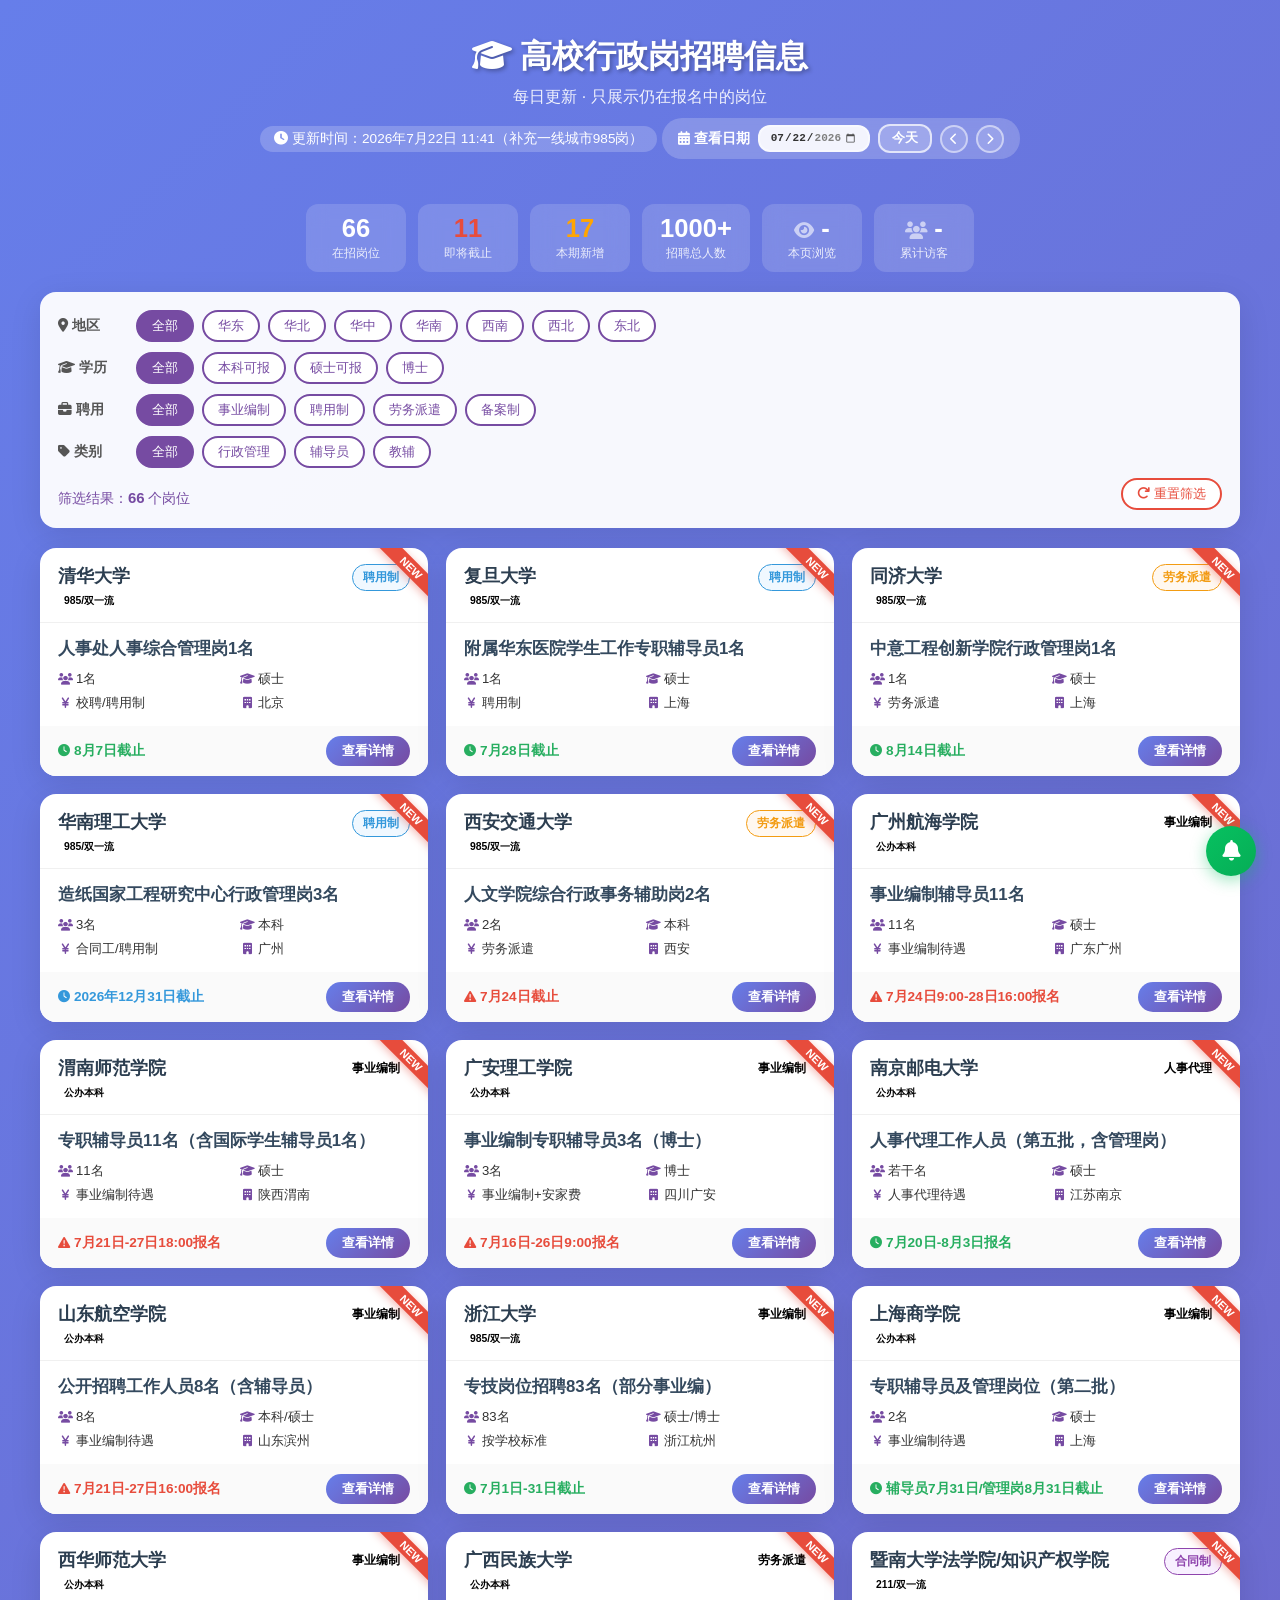
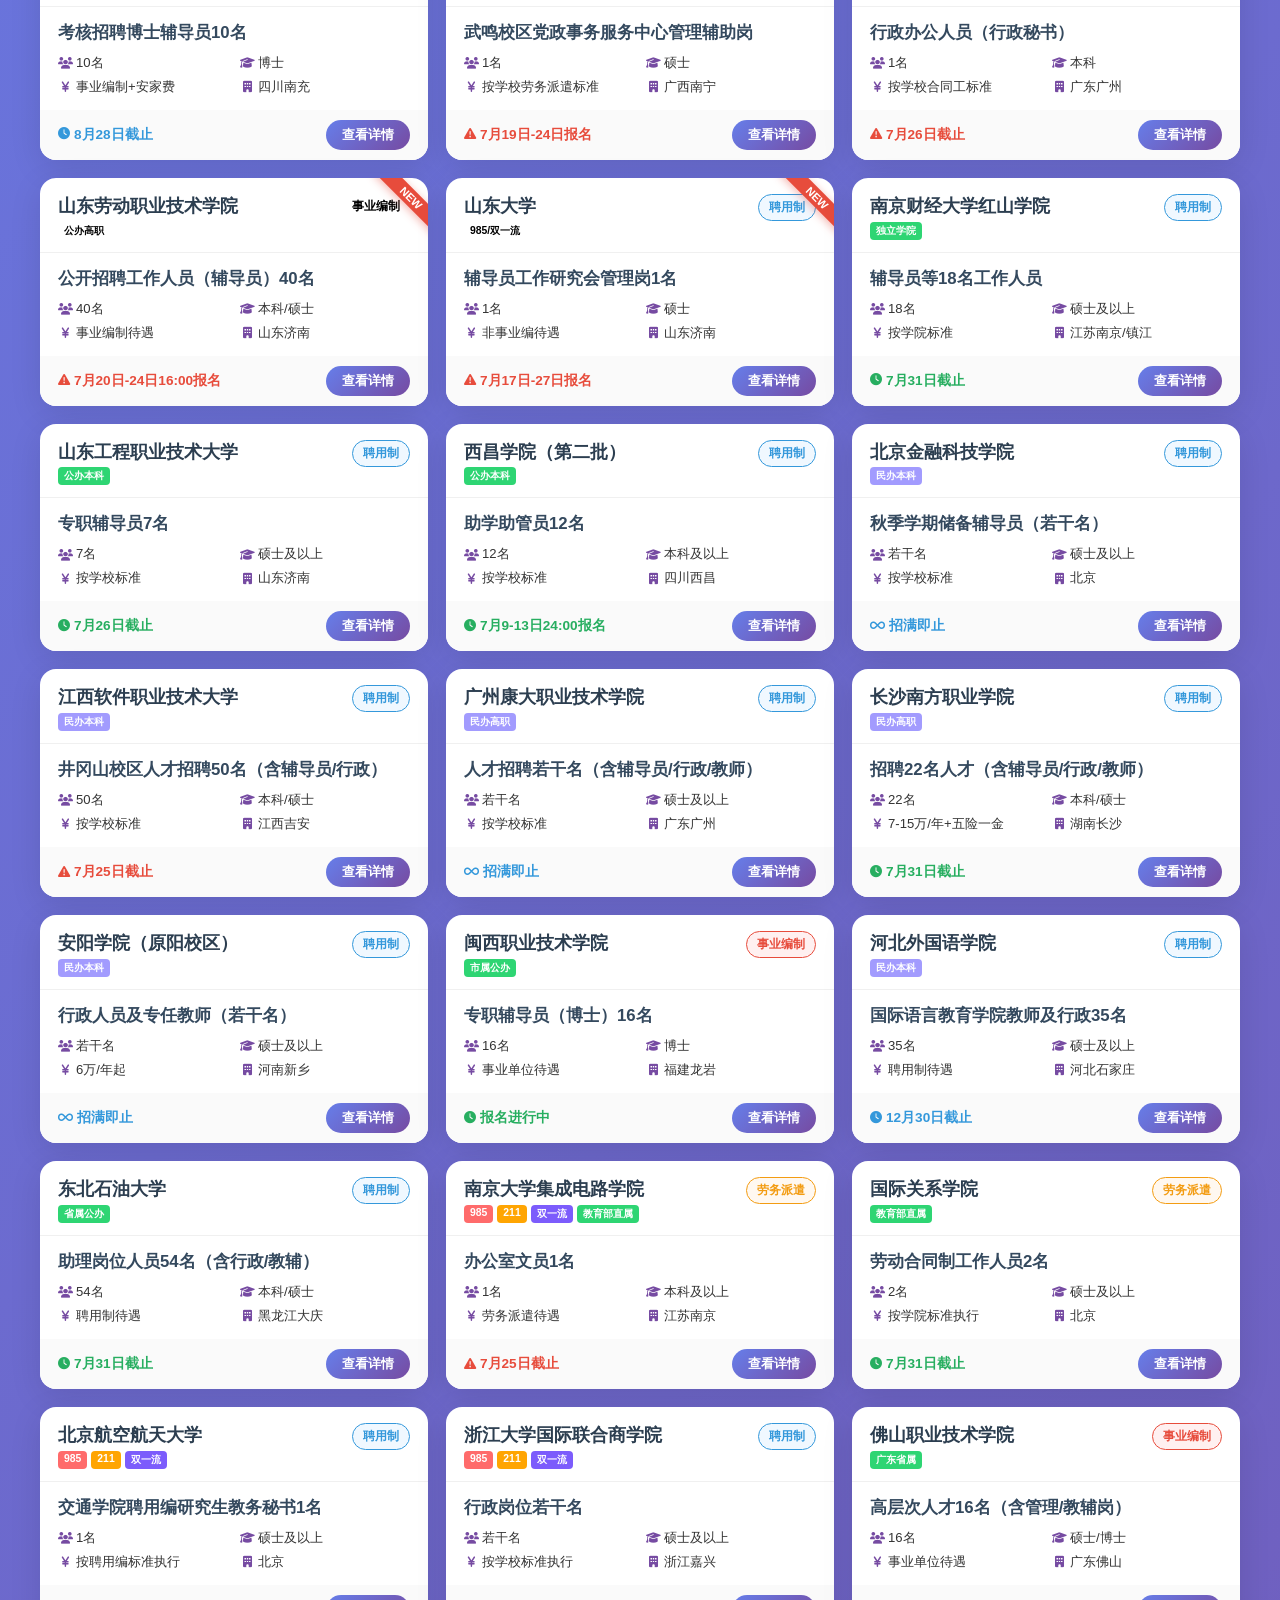
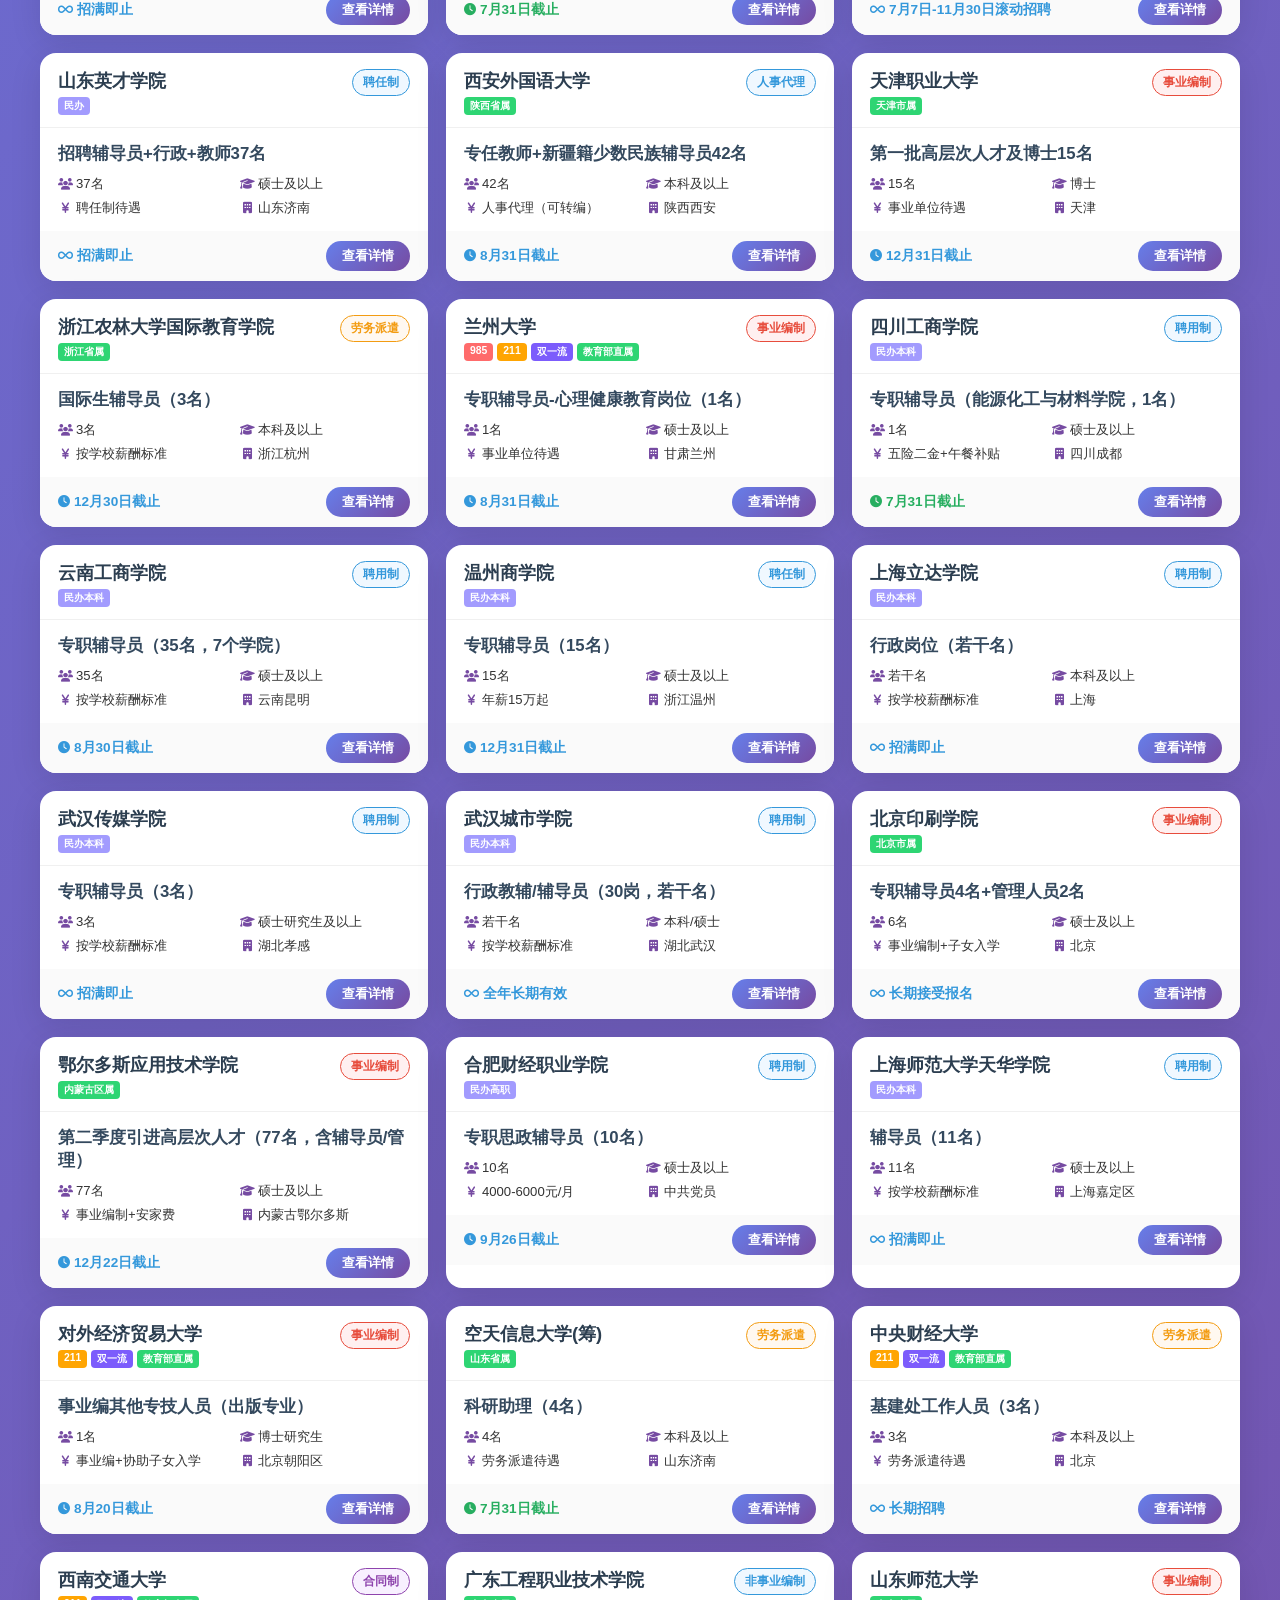
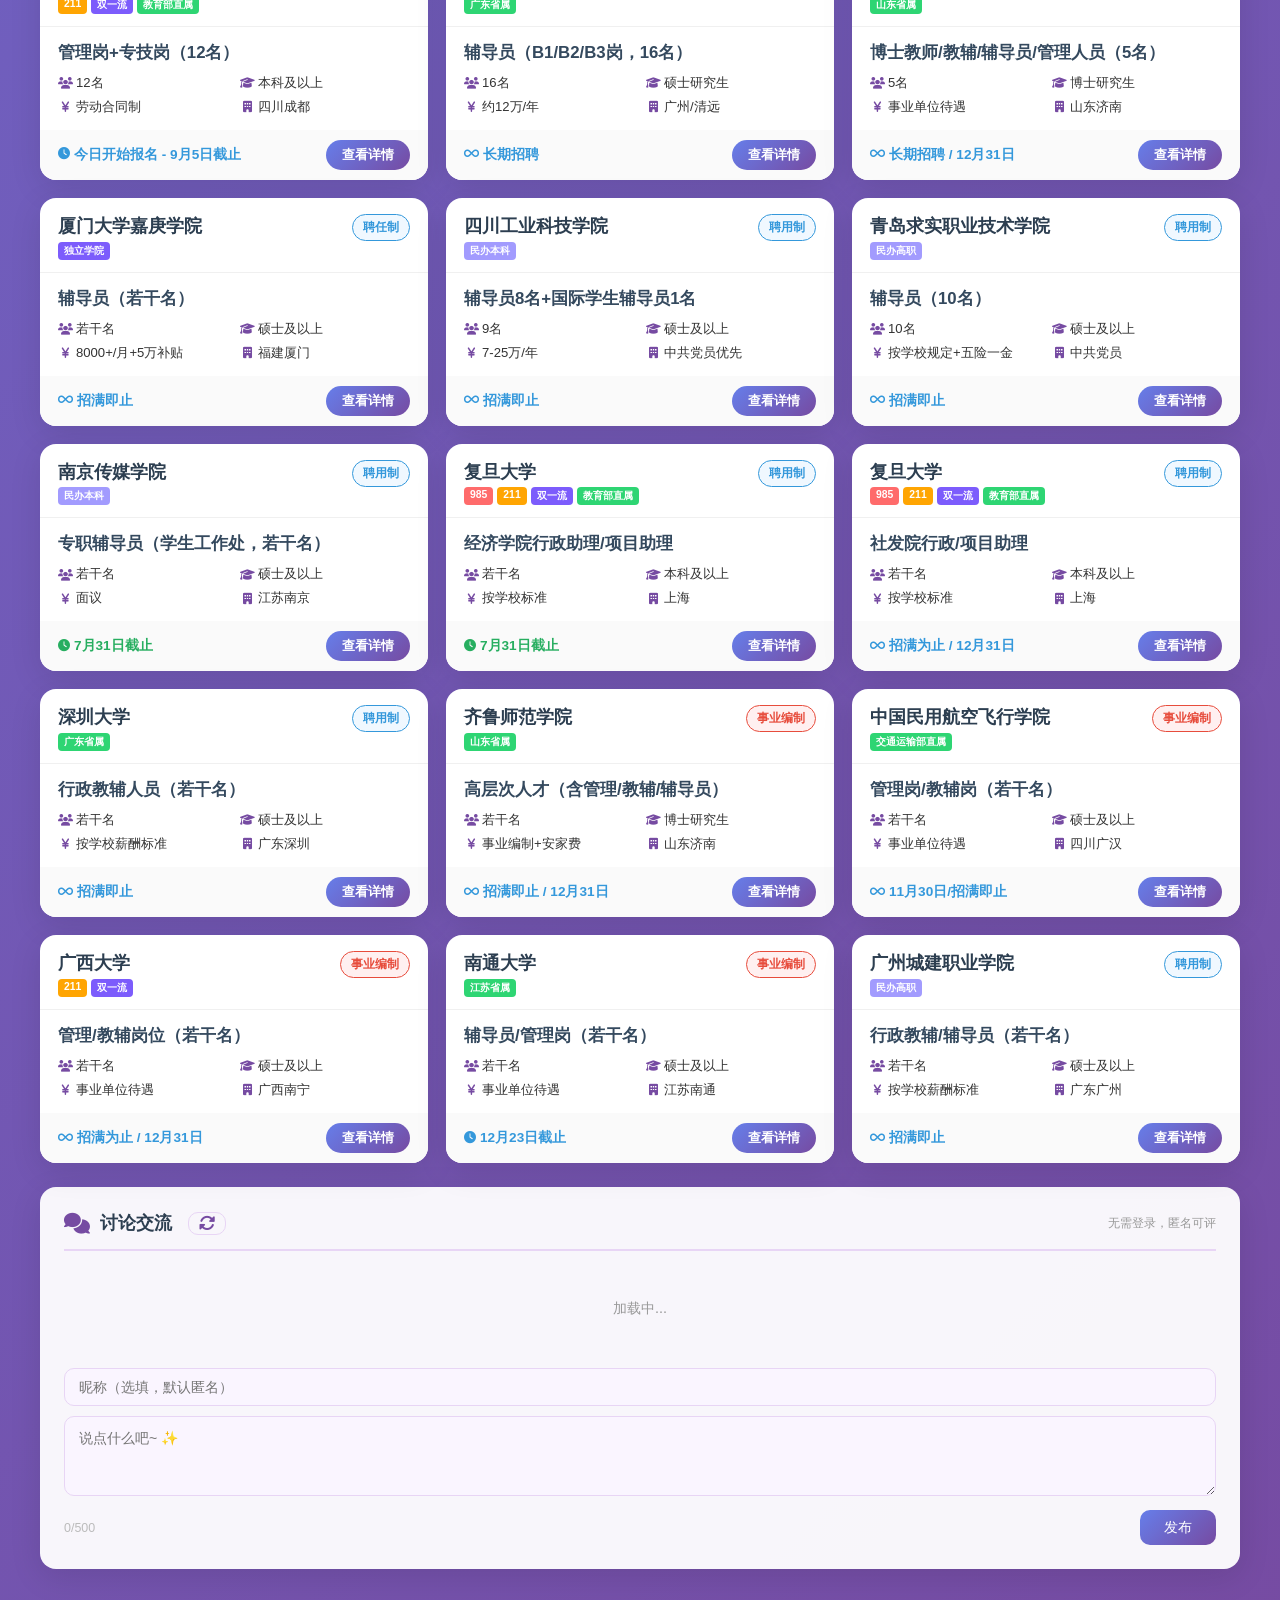
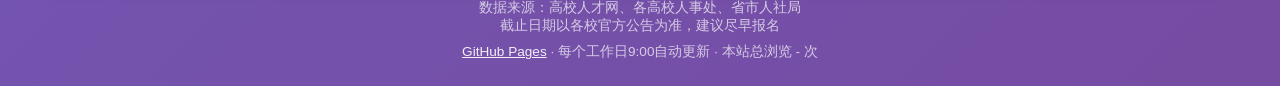
==== commit 295167c4: "补充一线城市985大学岗位：清华/复旦/同济/华南理工/西交 (+5)" ====
--- a/index.html
+++ b/index.html
@@ -1,3491 +1,2791 @@
-<!DOCTYPE html>
-<html lang="zh-CN">
-<head>
-    <meta charset="UTF-8">
-    <meta name="viewport" content="width=device-width, initial-scale=1.0">
-    <title>高校行政岗招聘信息 - 2026年7月10日</title>
-    <link rel="stylesheet" href="https://cdn.bootcdn.net/ajax/libs/font-awesome/6.4.0/css/all.min.css">
-    <style>
-
-        * { margin:0; padding:0; box-sizing: border-box; }
-
-        body {
-            font-family: 'Segoe UI', 'Microsoft YaHei', sans-serif;
-            background: linear-gradient(135deg, #667eea 0%, #764ba2 100%);
-            min-height: 100vh;
-            padding: 15px;
-        }
-
-        .container { max-width: 1200px; margin:0 auto; }
-
-        .header {
-            text-align: center;
-            color: white;
-            margin-bottom: 25px;
-            padding: 20px;
-        }
-
-        .header h1 {
-            font-size: 2em;
-            margin-bottom: 8px;
-            text-shadow: 2px 2px 4px rgba(0,0,0,0.3);
-        }
-
-        .header p {
-            font-size: 1em;
-            opacity: 0.9;
-        }
-
-        .update-time {
-            background: rgba(255,255,255,0.2);
-            display: inline-block;
-            padding: 4px 14px;
-            border-radius: 20px;
-            font-size: 0.85em;
-            margin-top: 8px;
-        }
-
-        /* 统计栏 */
-        .stats-bar {
-            display: flex;
-            justify-content: center;
-            gap: 12px;
-            flex-wrap: wrap;
-            margin-bottom: 20px;
-        }
-
-        .stat-item {
-            background: rgba(255,255,255,0.15);
-            backdrop-filter: blur(10px);
-            color: white;
-            padding: 10px 18px;
-            border-radius: 12px;
-            text-align: center;
-            min-width: 100px;
-        }
-
-        .stat-item .stat-num {
-            font-size: 1.6em;
-            font-weight: bold;
-            display: block;
-        }
-
-        .stat-item .stat-label {
-            font-size: 0.75em;
-            opacity: 0.85;
-        }
-
-        /* 筛选面板 */
-        .filter-panel {
-            background: rgba(255,255,255,0.95);
-            border-radius: 16px;
-            padding: 18px;
-            margin-bottom: 20px;
-            box-shadow: 0 8px 32px rgba(0,0,0,0.1);
-        }
-
-        .filter-row {
-            display: flex;
-            align-items: center;
-            flex-wrap: wrap;
-            gap: 8px;
-            margin-bottom: 10px;
-        }
-
-        .filter-row:last-child { margin-bottom: 0; }
-
-        .filter-label {
-            font-weight: 600;
-            color: #555;
-            font-size: 0.85em;
-            min-width: 70px;
-            flex-shrink: 0;
-        }
-
-        .filter-btn {
-            padding: 5px 14px;
-            border: 2px solid #764ba2;
-            background: white;
-            color: #764ba2;
-            border-radius: 20px;
-            cursor: pointer;
-            font-size: 0.82em;
-            transition: all 0.3s;
-            white-space: nowrap;
-        }
-
-        .filter-btn:hover, .filter-btn.active {
-            background: #764ba2;
-            color: white;
-        }
-
-        .filter-result {
-            font-size: 0.85em;
-            color: #764ba2;
-            margin-top: 8px;
-            text-align: right;
-        }
-
-        .filter-result span {
-            font-weight: bold;
-            font-size: 1.1em;
-        }
-
-        .reset-btn {
-            padding: 5px 14px;
-            border: 2px solid #e74c3c;
-            background: white;
-            color: #e74c3c;
-            border-radius: 20px;
-            cursor: pointer;
-            font-size: 0.82em;
-            transition: all 0.3s;
-            margin-left: auto;
-        }
-
-        .reset-btn:hover {
-            background: #e74c3c;
-            color: white;
-        }
-
-        /* 卡片网格 */
-        .cards-grid {
-            display: grid;
-            grid-template-columns: repeat(auto-fill, minmax(340px, 1fr));
-            gap: 18px;
-        }
-
-        .job-card {
-            background: white;
-            border-radius: 16px;
-            overflow: hidden;
-            box-shadow: 0 8px 32px rgba(0,0,0,0.1);
-            transition: transform 0.3s, box-shadow 0.3s;
-            position: relative;
-        }
-
-        .job-card:hover {
-            transform: translateY(-4px);
-            box-shadow: 0 12px 40px rgba(0,0,0,0.15);
-        }
-
-        .card-header {
-            padding: 16px 18px 12px;
-            border-bottom: 1px solid #f0f0f0;
-            display: flex;
-            justify-content: space-between;
-            align-items: flex-start;
-        }
-
-        .school-name {
-            font-size: 1.15em;
-            font-weight: 700;
-            color: #2c3e50;
-            line-height: 1.3;
-        }
-
-        .school-tags {
-            display: flex;
-            gap: 4px;
-            flex-wrap: wrap;
-            margin-top: 4px;
-        }
-
-        .tag {
-            font-size: 0.65em;
-            padding: 2px 6px;
-            border-radius: 4px;
-            font-weight: 600;
-        }
-
-        .tag-985 { background: #ff6b6b; color: white; }
-        .tag-211 { background: #ffa502; color: white; }
-        .tag-double-first { background: #7c5cfc; color: white; }
-        .tag-ministry { background: #2ed573; color: white; }
-        .tag-private { background: #a29bfe; color: white; }
-
-        .hire-type-badge {
-            padding: 4px 10px;
-            border-radius: 20px;
-            font-size: 0.75em;
-            font-weight: 600;
-            white-space: nowrap;
-            flex-shrink: 0;
-        }
-
-        .badge-bianzhi { background: #fff0f0; color: #e74c3c; border: 1px solid #e74c3c; }
-        .badge-pinyong { background: #f0f8ff; color: #3498db; border: 1px solid #3498db; }
-        .badge-laowu { background: #fff8f0; color: #f39c12; border: 1px solid #f39c12; }
-        .badge-beian { background: #f0fff0; color: #27ae60; border: 1px solid #27ae60; }
-        .badge-hetong { background: #f8f0ff; color: #8e44ad; border: 1px solid #8e44ad; }
-
-        .card-body {
-            padding: 14px 18px;
-        }
-
-        .position-name {
-            font-size: 1.05em;
-            font-weight: 600;
-            color: #34495e;
-            margin-bottom: 10px;
-        }
-
-        .info-grid {
-            display: grid;
-            grid-template-columns: 1fr 1fr;
-            gap: 6px 12px;
-        }
-
-        .info-item {
-            font-size: 0.82em;
-            color: #666;
-            display: flex;
-            align-items: center;
-            gap: 4px;
-        }
-
-        .info-item i {
-            width: 14px;
-            text-align: center;
-            color: #764ba2;
-            font-size: 0.9em;
-        }
-
-        .info-item .value {
-            color: #333;
-            font-weight: 500;
-        }
-
-        .card-footer {
-            padding: 10px 18px;
-            background: #fafafa;
-            display: flex;
-            justify-content: space-between;
-            align-items: center;
-        }
-
-        .deadline {
-            font-size: 0.85em;
-            font-weight: 600;
-            display: flex;
-            align-items: center;
-            gap: 4px;
-        }
-
-        .deadline-urgent { color: #e74c3c; }
-        .deadline-normal { color: #27ae60; }
-        .deadline-long { color: #3498db; }
-
-        .deadline i { font-size: 0.9em; }
-
-        .apply-link {
-            display: inline-block;
-            padding: 6px 16px;
-            background: linear-gradient(135deg, #667eea, #764ba2);
-            color: white;
-            border-radius: 20px;
-            text-decoration: none;
-            font-size: 0.82em;
-            font-weight: 600;
-            transition: all 0.3s;
-        }
-
-        .apply-link:hover {
-            transform: scale(1.05);
-            box-shadow: 0 4px 12px rgba(118, 75, 162, 0.4);
-        }
-
-        /* NEW标记 */
-        .new-badge {
-            position: absolute;
-            top: 12px;
-            right: -28px;
-            background: #e74c3c;
-            color: white;
-            padding: 2px 32px;
-            font-size: 0.7em;
-            font-weight: 700;
-            transform: rotate(45deg);
-            box-shadow: 0 2px 8px rgba(231,76,60,0.4);
-            animation: pulse-new 2s infinite;
-        }
-
-        @keyframes pulse-new {
-            0%, 100% { opacity:1; }
-            50% { opacity: 0.7; }
-        }
-
-        /* 日期选择器 */
-        .date-picker-bar {
-            display: inline-flex;
-            align-items: center;
-            gap: 8px;
-            background: rgba(255,255,255,0.2);
-            backdrop-filter: blur(10px);
-            padding: 6px 16px;
-            border-radius: 20px;
-            margin-top: 10px;
-        }
-
-        .date-picker-label {
-            color: white;
-            font-size: 0.85em;
-            font-weight: 600;
-        }
-
-        .date-input {
-            padding: 4px 10px;
-            border: 2px solid rgba(255,255,255,0.5);
-            border-radius: 12px;
-            background: rgba(255,255,255,0.9);
-            color: #333;
-            font-size: 0.85em;
-            font-weight: 600;
-            cursor: pointer;
-            outline: none;
-            transition: border-color 0.3s;
-        }
-
-        .date-input:focus {
-            border-color: #764ba2;
-        }
-
-        .date-input::-webkit-calendar-picker-indicator {
-            cursor: pointer;
-            filter: invert(30%);
-        }
-
-        .date-today-btn {
-            padding: 4px 12px;
-            border: 2px solid rgba(255,255,255,0.7);
-            background: rgba(255,255,255,0.2);
-            color: white;
-            border-radius: 12px;
-            cursor: pointer;
-            font-size: 0.8em;
-            font-weight: 600;
-            transition: all 0.3s;
-        }
-
-        .date-today-btn:hover {
-            background: rgba(255,255,255,0.4);
-        }
-
-        .date-nav-btn {
-            width: 28px;
-            height: 28px;
-            border: 2px solid rgba(255,255,255,0.5);
-            background: rgba(255,255,255,0.15);
-            color: white;
-            border-radius: 50%;
-            cursor: pointer;
-            font-size: 0.75em;
-            display: flex;
-            align-items: center;
-            justify-content: center;
-            transition: all 0.3s;
-        }
-
-        .date-nav-btn:hover {
-            background: rgba(255,255,255,0.35);
-        }
-
-        .date-nav-btn:disabled {
-            opacity: 0.3;
-            cursor: not-allowed;
-        }
-
-        /* 历史快照提示 */
-        .archive-banner {
-            background: linear-gradient(135deg, #f39c12, #e67e22);
-            color: white;
-            text-align: center;
-            padding: 10px 20px;
-            border-radius: 12px;
-            margin-bottom: 16px;
-            font-size: 0.9em;
-            display: none;
-        }
-
-        .archive-banner i { margin-right: 6px; }
-        .archive-banner a { color: white; font-weight: 700; text-decoration: underline; }
-
-        /* 登录遮罩 */
-        .login-overlay {
-            position: fixed; top: 0; left: 0; width: 100%; height: 100%;
-            background: linear-gradient(135deg, #667eea 0%, #764ba2 100%);
-            z-index: 10000;
-            display: flex; align-items: center; justify-content: center;
-            transition: opacity 0.4s, visibility 0.4s;
-        }
-        .login-overlay.hidden { opacity: 0; visibility: hidden; }
-        .login-card {
-            background: white; border-radius: 20px; padding: 40px 36px;
-            width: 360px; max-width: 90vw; box-shadow: 0 20px 60px rgba(0,0,0,0.3);
-            text-align: center;
-        }
-        .login-card .lock-icon {
-            width: 60px; height: 60px; background: linear-gradient(135deg, #667eea, #764ba2);
-            border-radius: 50%; display: inline-flex; align-items: center; justify-content: center;
-            margin-bottom: 16px;
-        }
-        .login-card .lock-icon i { color: white; font-size: 1.5em; }
-        .login-card h3 { color: #333; font-size: 1.2em; margin-bottom: 6px; }
-        .login-card .sub { color: #999; font-size: 0.82em; margin-bottom: 20px; }
-        .login-card .input-group {
-            position: relative; margin-bottom: 16px;
-        }
-        .login-card .input-group input {
-            width: 100%; padding: 12px 44px 12px 16px;
-            border: 2px solid #e0e0e0; border-radius: 12px;
-            font-size: 0.95em; outline: none; transition: border-color 0.3s;
-        }
-        .login-card .input-group input:focus { border-color: #764ba2; }
-        .login-card .input-group .toggle-pw {
-            position: absolute; right: 12px; top: 50%; transform: translateY(-50%);
-            background: none; border: none; color: #999; cursor: pointer; font-size: 0.9em;
-        }
-        .login-card .login-btn {
-            width: 100%; padding: 12px; border: none; border-radius: 12px;
-            background: linear-gradient(135deg, #667eea, #764ba2);
-            color: white; font-size: 1em; font-weight: 600; cursor: pointer;
-            transition: transform 0.2s, box-shadow 0.2s;
-        }
-        .login-card .login-btn:hover { transform: translateY(-1px); box-shadow: 0 6px 20px rgba(118,75,162,0.4); }
-        .login-card .login-error {
-            color: #e74c3c; font-size: 0.82em; margin-top: 10px; min-height: 20px;
-        }
-
-        /* 微信订阅 */
-        .sub-float {
-            position: fixed; bottom: 24px; right: 24px; z-index: 9998;
-            display: flex; flex-direction: column; align-items: flex-end; gap: 8px;
-        }
-        .sub-float-btn {
-            width: 50px; height: 50px; border-radius: 50%;
-            background: linear-gradient(135deg, #07c160, #06ad56);
-            color: white; border: none; cursor: pointer;
-            font-size: 1.3em; box-shadow: 0 4px 16px rgba(7,193,96,0.4);
-            transition: transform 0.3s; animation: pulse-sub 2s infinite;
-        }
-        @keyframes pulse-sub { 0%,100%{box-shadow:0 4px 16px rgba(7,193,96,0.4)} 50%{box-shadow:0 4px 28px rgba(7,193,96,0.7)} }
-        .sub-float-btn:hover { transform: scale(1.08); }
-        .sub-panel {
-            background: white; border-radius: 16px; padding: 24px;
-            box-shadow: 0 12px 40px rgba(0,0,0,0.15); text-align: center;
-            width: 280px; display: none; animation: slideUp 0.3s ease;
-        }
-        .sub-panel.show { display: block; }
-        @keyframes slideUp { from{opacity:0;transform:translateY(20px)} to{opacity:1;transform:translateY(0)} }
-        .sub-panel h4 { color: #333; font-size: 1em; margin-bottom: 4px; }
-        .sub-panel .sub-desc { color: #999; font-size: 0.78em; margin-bottom: 14px; }
-        .sub-panel .qrcode-wrap {
-            width: 160px; height: 160px; margin: 0 auto 10px;
-            border: 3px solid #07c160; border-radius: 12px; padding: 4px;
-            display: flex; align-items: center; justify-content: center;
-            background: #f9f9f9;
-        }
-        .sub-panel .qrcode-wrap img { width: 100%; height: 100%; }
-        .sub-panel .sub-steps { text-align: left; font-size: 0.75em; color: #666; line-height: 1.8; }
-        .sub-panel .sub-steps i { color: #07c160; margin-right: 4px; }
-        .sub-panel .close-sub {
-            position: absolute; top: 10px; right: 14px;
-            background: none; border: none; font-size: 1.1em; color: #999; cursor: pointer;
-        }
-        .sub-panel { position: relative; }
-
-        @media (max-width: 768px) {
-            .sub-float { bottom: 16px; right: 16px; }
-            .sub-float-btn { width: 44px; height: 44px; font-size: 1.1em; }
-        }
-
-        /* 评论区 */
-        .comment-section {
-            background: rgba(255,255,255,0.95);
-            border-radius: 16px;
-            padding: 24px;
-            margin-top: 24px;
-            box-shadow: 0 8px 32px rgba(0,0,0,0.1);
-        }
-
-        .comment-section-header {
-            display: flex;
-            align-items: center;
-            gap: 10px;
-            margin-bottom: 18px;
-            padding-bottom: 14px;
-            border-bottom: 2px solid #e8d5f5;
-        }
-
-        .comment-section-header i { font-size: 1.3em; color: #764ba2; }
-        .comment-section-header h3 { font-size: 1.1em; color: #2c3e50; font-weight: 700; }
-        .comment-section-header .comment-hint { font-size: 0.78em; color: #999; margin-left: auto; }
-        .comment-section-header .comment-count { font-size: 0.78em; color: #764ba2; background: #f3e8ff; padding: 2px 10px; border-radius: 10px; margin-left: 8px; }
-        .comment-section-header .comment-refresh { font-size: 0.78em; color: #764ba2; background: none; border: 1px solid #e8d5f5; padding: 2px 10px; border-radius: 10px; cursor: pointer; margin-left: 6px; transition: background 0.2s; }
-        .comment-section-header .comment-refresh:hover { background: #f3e8ff; }
-
-        .comments-list { margin-bottom: 20px; max-height: 500px; overflow-y: auto; }
-        .comment-empty, .comment-loading, .comment-error, .comment-setup { text-align: center; color: #999; padding: 30px 10px; font-size: 0.9em; }
-        .comment-error { color: #e74c3c; }
-
-        .comment-item { display: flex; gap: 12px; padding: 14px 0; border-bottom: 1px solid #f0e6f6; }
-        .comment-item:last-child { border-bottom: none; }
-
-        .comment-avatar { flex-shrink: 0; width: 36px; height: 36px; border-radius: 50%; background: linear-gradient(135deg, #667eea, #764ba2); display: flex; align-items: center; justify-content: center; color: white; font-size: 0.85em; font-weight: 600; }
-        .comment-avatar img { width: 36px; height: 36px; border-radius: 50%; }
-
-        .comment-body { flex: 1; min-width: 0; }
-        .comment-meta { display: flex; align-items: center; gap: 8px; margin-bottom: 4px; }
-        .comment-nick { font-weight: 600; color: #764ba2; font-size: 0.9em; }
-        .comment-time { font-size: 0.75em; color: #bbb; }
-        .comment-text { font-size: 0.9em; color: #444; line-height: 1.6; word-break: break-word; }
-
-        .comment-form { margin-top: 16px; }
-        .comment-form-row { display: flex; gap: 10px; margin-bottom: 10px; }
-        .comment-form-row input { flex: 1; padding: 10px 14px; border: 1.5px solid #e8d5f5; border-radius: 10px; font-size: 0.88em; outline: none; transition: border-color 0.2s; background: #faf5ff; }
-        .comment-form-row input:focus { border-color: #764ba2; }
-        .comment-form textarea { width: 100%; padding: 12px 14px; border: 1.5px solid #e8d5f5; border-radius: 10px; font-size: 0.88em; resize: vertical; min-height: 80px; outline: none; transition: border-color 0.2s; background: #faf5ff; font-family: inherit; }
-        .comment-form textarea:focus { border-color: #764ba2; }
-
-        .comment-form-footer { display: flex; align-items: center; justify-content: space-between; margin-top: 10px; }
-        .comment-char-count { font-size: 0.78em; color: #bbb; }
-        .comment-submit-btn { padding: 8px 24px; background: linear-gradient(135deg, #667eea, #764ba2); color: white; border: none; border-radius: 10px; font-size: 0.88em; cursor: pointer; transition: opacity 0.2s; }
-        .comment-submit-btn:hover { opacity: 0.9; }
-        .comment-submit-btn:disabled { opacity: 0.5; cursor: not-allowed; }
-
-        /* 底部 */
-        .footer {
-            text-align: center;
-            color: rgba(255,255,255,0.7);
-            padding: 30px 0 10px;
-            font-size: 0.85em;
-        }
-
-        .footer a { color: rgba(255,255,255,0.9); }
-
-        .no-results {
-            text-align: center;
-            color: rgba(255,255,255,0.8);
-            padding: 60px 20px;
-            font-size: 1.1em;
-        }
-
-        /* 移动端适配 */
-        @media (max-width: 768px) {
-            body { padding: 10px; }
-            .header h1 { font-size: 1.5em; }
-            .header p { font-size: 0.9em; }
-            .cards-grid {
-                grid-template-columns: 1fr;
-                gap: 14px;
-            }
-            .stats-bar { gap: 8px; }
-            .stat-item { min-width: 80px; padding: 8px 12px; }
-            .stat-item .stat-num { font-size: 1.3em; }
-            .filter-row { gap: 6px; }
-            .filter-btn { padding: 4px 10px; font-size: 0.78em; }
-            .info-grid { grid-template-columns: 1fr; }
-            .card-header { flex-direction: column; gap: 6px; }
-            .date-picker-bar { flex-wrap: wrap; justify-content: center; padding: 6px 10px; gap: 6px; }
-            .date-picker-label { font-size: 0.8em; }
-            .date-input { font-size: 0.8em; padding: 3px 8px; }
-        }
-
-        @media (max-width: 400px) {
-            .cards-grid { grid-template-columns: 1fr; }
-            .job-card { border-radius: 12px; }
-            .header h1 { font-size: 1.3em; }
-        }
-        .job-card { cursor: pointer; }
-    
-    </style>
-</head>
-<body>
-
-    <!-- 登录验证 -->
-    <div class="login-overlay" id="loginOverlay">
-        <div class="login-card">
-            <div class="lock-icon"><i class="fas fa-lock"></i></div>
-            <h3>高校行政岗招聘信息</h3>
-            <p class="sub">请输入访问密码</p>
-            <div class="input-group">
-                <input type="password" id="loginPw" placeholder="输入密码" onkeydown="if(event.key==='Enter')doLogin()">
-                <button class="toggle-pw" onclick="togglePw()" title="显示/隐藏"><i class="fas fa-eye" id="pwIcon"></i></button>
-            </div>
-            <button class="login-btn" onclick="doLogin()">验证进入</button>
-            <div class="login-error" id="loginError"></div>
-        </div>
-    </div>
-
-    <div class="container">
-        <!-- 页头 -->
-        <div class="header">
-            <h1><i class="fas fa-graduation-cap"></i> 高校行政岗招聘信息</h1>
-            <p>每日更新 · 只展示仍在报名中的岗位</p>
-            <div class="update-time"><i class="fas fa-clock"></i> 更新时间：2026年7月10日 09:00</div>
-
-        <!-- 日期选择器 -->
-        <div class="date-picker-bar">
-            <span class="date-picker-label"><i class="fas fa-calendar-alt"></i> 查看日期</span>
-            <input type="date" id="datePicker" class="date-input" value="2026-07-09" min="2026-05-08" max="2026-07-09">
-            <button class="date-today-btn" onclick="goToday()">今天</button>
-            <button class="date-nav-btn" onclick="goPrev()"><i class="fas fa-chevron-left"></i></button>
-            <button class="date-nav-btn" onclick="goNext()"><i class="fas fa-chevron-right"></i></button>
-        </div>
-        </div>
-
-        <!-- 历史快照提示（仅存档页面显示） -->
-        <div class="archive-banner" id="archiveBanner">
-            <i class="fas fa-history"></i>
-            这是 <strong id="archiveDateText"></strong> 的历史快照，部分岗位可能已截止。<a href="javascript:goToday()">查看今日最新数据 →</a>
-        </div>
-
-        <!-- 统计栏 -->
-        <div class="stats-bar">
-            <div class="stat-item">
-                <span class="stat-num" id="totalCount">93</span>
-                <span class="stat-label">在招岗位</span>
-            </div>
-            <div class="stat-item">
-                <span class="stat-num" id="urgentCount" style="color:#e74c3c">16</span>
-                <span class="stat-label">即将截止</span>
-            </div>
-            <div class="stat-item">
-                <span class="stat-num" id="newCount" style="color:#ffa502">10</span>
-                <span class="stat-label">本期新增</span>
-            </div>
-            <div class="stat-item">
-                <span class="stat-num">900+</span>
-                <span class="stat-label">招聘总人数</span>
-            </div>
-            <div class="stat-item">
-                <span class="stat-num"><i class="fas fa-eye" style="font-size:0.7em;color:rgba(255,255,255,0.6)"></i> <span id="busuanzi_value_page_pv">-</span></span>
-                <span class="stat-label">本页浏览</span>
-            </div>
-            <div class="stat-item">
-                <span class="stat-num"><i class="fas fa-users" style="font-size:0.7em;color:rgba(255,255,255,0.6)"></i> <span id="busuanzi_value_site_uv">-</span></span>
-                <span class="stat-label">累计访客</span>
-            </div>
-        </div>
-
-        <!-- 筛选面板 -->
-        <div class="filter-panel">
-            <div class="filter-row">
-                <span class="filter-label"><i class="fas fa-map-marker-alt"></i> 地区</span>
-                <button class="filter-btn active" data-filter="region" data-value="all">全部</button>
-                <button class="filter-btn" data-filter="region" data-value="华东">华东</button>
-                <button class="filter-btn" data-filter="region" data-value="华北">华北</button>
-                <button class="filter-btn" data-filter="region" data-value="华中">华中</button>
-                <button class="filter-btn" data-filter="region" data-value="华南">华南</button>
-                <button class="filter-btn" data-filter="region" data-value="西南">西南</button>
-                <button class="filter-btn" data-filter="region" data-value="西北">西北</button>
-                <button class="filter-btn" data-filter="region" data-value="东北">东北</button>
-            </div>
-            <div class="filter-row">
-                <span class="filter-label"><i class="fas fa-graduation-cap"></i> 学历</span>
-                <button class="filter-btn active" data-filter="education" data-value="all">全部</button>
-                <button class="filter-btn" data-filter="education" data-value="本科">本科可报</button>
-                <button class="filter-btn" data-filter="education" data-value="硕士">硕士可报</button>
-                <button class="filter-btn" data-filter="education" data-value="博士">博士</button>
-            </div>
-            <div class="filter-row">
-                <span class="filter-label"><i class="fas fa-briefcase"></i> 聘用</span>
-                <button class="filter-btn active" data-filter="hire" data-value="all">全部</button>
-                <button class="filter-btn" data-filter="hire" data-value="事业编制">事业编制</button>
-                <button class="filter-btn" data-filter="hire" data-value="聘用制">聘用制</button>
-                <button class="filter-btn" data-filter="hire" data-value="劳务派遣">劳务派遣</button>
-                <button class="filter-btn" data-filter="hire" data-value="备案制">备案制</button>
-            </div>
-            <div class="filter-row">
-                <span class="filter-label"><i class="fas fa-tag"></i> 类别</span>
-                <button class="filter-btn active" data-filter="position" data-value="all">全部</button>
-                <button class="filter-btn" data-filter="position" data-value="行政管理">行政管理</button>
-                <button class="filter-btn" data-filter="position" data-value="辅导员">辅导员</button>
-                <button class="filter-btn" data-filter="position" data-value="教辅">教辅</button>
-            </div>
-            <div class="filter-row" style="justify-content:space-between;">
-                <div class="filter-result">筛选结果：<span id="filteredCount">93</span> 个岗位</div>
-                <button class="reset-btn" onclick="resetFilters()"><i class="fas fa-redo"></i> 重置筛选</button>
-            </div>
-        </div>
-
-        <!-- 岗位卡片 -->
-        <div class="cards-grid" id="cardsGrid">
-            <div class="job-card" data-region="华中" data-education="本科" data-hire="聘用制" data-position="辅导员" style="cursor:pointer" onclick="window.open('https://rszp.changdecollege.cn:8081','_blank')">
-                <div class="new-badge">NEW</div>
-                <div class="card-header">
-                    <div>
-                        <div class="school-name">常德学院</div>
-                        <div class="school-tags">
-                            <span class="tag tag-private">民办本科</span>
-                        </div>
-                    </div>
-                    <span class="hire-type-badge badge-pinyong">聘用制</span>
-                </div>
-                <div class="card-body">
-                    <div class="position-name">社会招聘27名工作人员（含辅导员/行政）</div>
-                    <div class="info-grid">
-                        <div class="info-item"><i class="fas fa-users"></i> <span class="value">27名</span></div>
-                        <div class="info-item"><i class="fas fa-graduation-cap"></i> <span class="value">本科/硕士</span></div>
-                        <div class="info-item"><i class="fas fa-yen-sign"></i> <span class="value">按学校标准</span></div>
-                        <div class="info-item"><i class="fas fa-building"></i> <span class="value">湖南常德</span></div>
-                    </div>
-                </div>
-                <div class="card-footer">
-                    <div class="deadline deadline-normal"><i class="fas fa-clock"></i> 7月19日截止</div>
-                    <a href="https://rszp.changdecollege.cn:8081" target="_blank" class="apply-link" onclick="event.stopPropagation()">查看详情</a>
-                </div>
-            </div>
-
-            <div class="job-card" data-region="华东" data-education="硕士" data-hire="聘用制" data-position="辅导员" style="cursor:pointer" onclick="window.open('https://hs.nufe.edu.cn/rsc/2026/0708/c1086a27520/page.htm','_blank')">
-                <div class="new-badge">NEW</div>
-                <div class="card-header">
-                    <div>
-                        <div class="school-name">南京财经大学红山学院</div>
-                        <div class="school-tags">
-                            <span class="tag tag-ministry">独立学院</span>
-                        </div>
-                    </div>
-                    <span class="hire-type-badge badge-pinyong">聘用制</span>
-                </div>
-                <div class="card-body">
-                    <div class="position-name">辅导员等18名工作人员</div>
-                    <div class="info-grid">
-                        <div class="info-item"><i class="fas fa-users"></i> <span class="value">18名</span></div>
-                        <div class="info-item"><i class="fas fa-graduation-cap"></i> <span class="value">硕士及以上</span></div>
-                        <div class="info-item"><i class="fas fa-yen-sign"></i> <span class="value">按学院标准</span></div>
-                        <div class="info-item"><i class="fas fa-building"></i> <span class="value">江苏南京/镇江</span></div>
-                    </div>
-                </div>
-                <div class="card-footer">
-                    <div class="deadline deadline-long"><i class="fas fa-clock"></i> 7月31日截止</div>
-                    <a href="https://hs.nufe.edu.cn/rsc/2026/0708/c1086a27520/page.htm" target="_blank" class="apply-link" onclick="event.stopPropagation()">查看详情</a>
-                </div>
-            </div>
-
-            <div class="job-card" data-region="华东" data-education="硕士" data-hire="聘用制" data-position="辅导员" style="cursor:pointer" onclick="window.open('https://www.suet.edu.cn/hr/info/1003/1204.htm','_blank')">
-                <div class="new-badge">NEW</div>
-                <div class="card-header">
-                    <div>
-                        <div class="school-name">山东工程职业技术大学</div>
-                        <div class="school-tags">
-                            <span class="tag tag-ministry">公办本科</span>
-                        </div>
-                    </div>
-                    <span class="hire-type-badge badge-pinyong">聘用制</span>
-                </div>
-                <div class="card-body">
-                    <div class="position-name">专职辅导员7名</div>
-                    <div class="info-grid">
-                        <div class="info-item"><i class="fas fa-users"></i> <span class="value">7名</span></div>
-                        <div class="info-item"><i class="fas fa-graduation-cap"></i> <span class="value">硕士及以上</span></div>
-                        <div class="info-item"><i class="fas fa-yen-sign"></i> <span class="value">按学校标准</span></div>
-                        <div class="info-item"><i class="fas fa-building"></i> <span class="value">山东济南</span></div>
-                    </div>
-                </div>
-                <div class="card-footer">
-                    <div class="deadline deadline-normal"><i class="fas fa-clock"></i> 7月26日截止</div>
-                    <a href="https://www.suet.edu.cn/hr/info/1003/1204.htm" target="_blank" class="apply-link" onclick="event.stopPropagation()">查看详情</a>
-                </div>
-            </div>
-
-            <div class="job-card" data-region="华南" data-education="本科" data-hire="备案制" data-position="辅导员" style="cursor:pointer" onclick="window.open('https://www.gxwzy.edu.cn/rczp/gkzp_1','_blank')">
-                <div class="new-badge">NEW</div>
-                <div class="card-header">
-                    <div>
-                        <div class="school-name">广西卫生职业技术学院</div>
-                        <div class="school-tags">
-                            <span class="tag tag-ministry">公办高职</span>
-                        </div>
-                    </div>
-                    <span class="hire-type-badge badge-beian">控制数</span>
-                </div>
-                <div class="card-body">
-                    <div class="position-name">教职人员控制数115名（含辅导员/行政/教辅）</div>
-                    <div class="info-grid">
-                        <div class="info-item"><i class="fas fa-users"></i> <span class="value">115名</span></div>
-                        <div class="info-item"><i class="fas fa-graduation-cap"></i> <span class="value">本科/硕士</span></div>
-                        <div class="info-item"><i class="fas fa-yen-sign"></i> <span class="value">控制数待遇</span></div>
-                        <div class="info-item"><i class="fas fa-building"></i> <span class="value">广西南宁</span></div>
-                    </div>
-                </div>
-                <div class="card-footer">
-                    <div class="deadline deadline-urgent"><i class="fas fa-exclamation-triangle"></i> 7月11日截止（仅剩1天）</div>
-                    <a href="https://www.gxwzy.edu.cn/rczp/gkzp_1" target="_blank" class="apply-link" onclick="event.stopPropagation()">查看详情</a>
-                </div>
-            </div>
-
-            <div class="job-card" data-region="西南" data-education="本科" data-hire="聘用制" data-position="行政管理" style="cursor:pointer" onclick="window.open('https://zp.xcc.edu.cn/xyrsc/413068/413071/864287/index.html','_blank')">
-                <div class="new-badge">NEW</div>
-                <div class="card-header">
-                    <div>
-                        <div class="school-name">西昌学院（第二批）</div>
-                        <div class="school-tags">
-                            <span class="tag tag-ministry">公办本科</span>
-                        </div>
-                    </div>
-                    <span class="hire-type-badge badge-pinyong">聘用制</span>
-                </div>
-                <div class="card-body">
-                    <div class="position-name">助学助管员12名</div>
-                    <div class="info-grid">
-                        <div class="info-item"><i class="fas fa-users"></i> <span class="value">12名</span></div>
-                        <div class="info-item"><i class="fas fa-graduation-cap"></i> <span class="value">本科及以上</span></div>
-                        <div class="info-item"><i class="fas fa-yen-sign"></i> <span class="value">按学校标准</span></div>
-                        <div class="info-item"><i class="fas fa-building"></i> <span class="value">四川西昌</span></div>
-                    </div>
-                </div>
-                <div class="card-footer">
-                    <div class="deadline deadline-normal"><i class="fas fa-clock"></i> 7月9-13日24:00报名</div>
-                    <a href="https://zp.xcc.edu.cn/xyrsc/413068/413071/864287/index.html" target="_blank" class="apply-link" onclick="event.stopPropagation()">查看详情</a>
-                </div>
-            </div>
-
-            <div class="job-card" data-region="华北" data-education="硕士" data-hire="聘用制" data-position="辅导员" style="cursor:pointer" onclick="window.open('https://www.bfst.edu.cn','_blank')">
-                <div class="new-badge">NEW</div>
-                <div class="card-header">
-                    <div>
-                        <div class="school-name">北京金融科技学院</div>
-                        <div class="school-tags">
-                            <span class="tag tag-private">民办本科</span>
-                        </div>
-                    </div>
-                    <span class="hire-type-badge badge-pinyong">聘用制</span>
-                </div>
-                <div class="card-body">
-                    <div class="position-name">秋季学期储备辅导员（若干名）</div>
-                    <div class="info-grid">
-                        <div class="info-item"><i class="fas fa-users"></i> <span class="value">若干名</span></div>
-                        <div class="info-item"><i class="fas fa-graduation-cap"></i> <span class="value">硕士及以上</span></div>
-                        <div class="info-item"><i class="fas fa-yen-sign"></i> <span class="value">按学校标准</span></div>
-                        <div class="info-item"><i class="fas fa-building"></i> <span class="value">北京</span></div>
-                    </div>
-                </div>
-                <div class="card-footer">
-                    <div class="deadline deadline-long"><i class="fas fa-infinity"></i> 招满即止</div>
-                    <a href="https://www.bfst.edu.cn" target="_blank" class="apply-link" onclick="event.stopPropagation()">查看详情</a>
-                </div>
-            </div>
-
-            <div class="job-card" data-region="华东" data-education="硕士" data-hire="聘用制" data-position="辅导员" style="cursor:pointer" onclick="window.open('https://www.jxbsdeu.com','_blank')">
-                <div class="new-badge">NEW</div>
-                <div class="card-header">
-                    <div>
-                        <div class="school-name">江西软件职业技术大学</div>
-                        <div class="school-tags">
-                            <span class="tag tag-private">民办本科</span>
-                        </div>
-                    </div>
-                    <span class="hire-type-badge badge-pinyong">聘用制</span>
-                </div>
-                <div class="card-body">
-                    <div class="position-name">井冈山校区人才招聘50名（含辅导员/行政）</div>
-                    <div class="info-grid">
-                        <div class="info-item"><i class="fas fa-users"></i> <span class="value">50名</span></div>
-                        <div class="info-item"><i class="fas fa-graduation-cap"></i> <span class="value">本科/硕士</span></div>
-                        <div class="info-item"><i class="fas fa-yen-sign"></i> <span class="value">按学校标准</span></div>
-                        <div class="info-item"><i class="fas fa-building"></i> <span class="value">江西吉安</span></div>
-                    </div>
-                </div>
-                <div class="card-footer">
-                    <div class="deadline deadline-normal"><i class="fas fa-clock"></i> 7月25日截止</div>
-                    <a href="https://www.jxbsdeu.com" target="_blank" class="apply-link" onclick="event.stopPropagation()">查看详情</a>
-                </div>
-            </div>
-
-            <div class="job-card" data-region="华南" data-education="硕士" data-hire="聘用制" data-position="辅导员" style="cursor:pointer" onclick="window.open('https://www.gzkangda.edu.cn','_blank')">
-                <div class="new-badge">NEW</div>
-                <div class="card-header">
-                    <div>
-                        <div class="school-name">广州康大职业技术学院</div>
-                        <div class="school-tags">
-                            <span class="tag tag-private">民办高职</span>
-                        </div>
-                    </div>
-                    <span class="hire-type-badge badge-pinyong">聘用制</span>
-                </div>
-                <div class="card-body">
-                    <div class="position-name">人才招聘若干名（含辅导员/行政/教师）</div>
-                    <div class="info-grid">
-                        <div class="info-item"><i class="fas fa-users"></i> <span class="value">若干名</span></div>
-                        <div class="info-item"><i class="fas fa-graduation-cap"></i> <span class="value">硕士及以上</span></div>
-                        <div class="info-item"><i class="fas fa-yen-sign"></i> <span class="value">按学校标准</span></div>
-                        <div class="info-item"><i class="fas fa-building"></i> <span class="value">广东广州</span></div>
-                    </div>
-                </div>
-                <div class="card-footer">
-                    <div class="deadline deadline-long"><i class="fas fa-infinity"></i> 招满即止</div>
-                    <a href="https://www.gzkangda.edu.cn" target="_blank" class="apply-link" onclick="event.stopPropagation()">查看详情</a>
-                </div>
-            </div>
-
-            <div class="job-card" data-region="华东" data-education="硕士" data-hire="事业编制" data-position="教辅" style="cursor:pointer" onclick="window.open('https://www.wxsz.edu.cn','_blank')">
-                <div class="new-badge">NEW</div>
-                <div class="card-header">
-                    <div>
-                        <div class="school-name">无锡师范高等专科学校</div>
-                        <div class="school-tags">
-                            <span class="tag tag-ministry">公办专科</span>
-                        </div>
-                    </div>
-                    <span class="hire-type-badge badge-bianzhi">事业编制</span>
-                </div>
-                <div class="card-body">
-                    <div class="position-name">公开招聘8名教师（含教辅/管理）</div>
-                    <div class="info-grid">
-                        <div class="info-item"><i class="fas fa-users"></i> <span class="value">8名</span></div>
-                        <div class="info-item"><i class="fas fa-graduation-cap"></i> <span class="value">硕士及以上</span></div>
-                        <div class="info-item"><i class="fas fa-yen-sign"></i> <span class="value">事业单位待遇</span></div>
-                        <div class="info-item"><i class="fas fa-building"></i> <span class="value">江苏无锡</span></div>
-                    </div>
-                </div>
-                <div class="card-footer">
-                    <div class="deadline deadline-normal"><i class="fas fa-clock"></i> 7月19日截止</div>
-                    <a href="https://www.wxsz.edu.cn" target="_blank" class="apply-link" onclick="event.stopPropagation()">查看详情</a>
-                </div>
-            </div>
-
-            <div class="job-card" data-region="东北" data-education="本科" data-hire="事业编制" data-position="行政管理" style="cursor:pointer" onclick="window.open('https://www.ccgz.edu.cn','_blank')">
-                <div class="new-badge">NEW</div>
-                <div class="card-header">
-                    <div>
-                        <div class="school-name">长春金融高等专科学校</div>
-                        <div class="school-tags">
-                            <span class="tag tag-ministry">公办专科</span>
-                        </div>
-                    </div>
-                    <span class="hire-type-badge badge-bianzhi">事业编制</span>
-                </div>
-                <div class="card-body">
-                    <div class="position-name">公开招聘6名工作人员</div>
-                    <div class="info-grid">
-                        <div class="info-item"><i class="fas fa-users"></i> <span class="value">6名</span></div>
-                        <div class="info-item"><i class="fas fa-graduation-cap"></i> <span class="value">本科及以上</span></div>
-                        <div class="info-item"><i class="fas fa-yen-sign"></i> <span class="value">事业单位待遇</span></div>
-                        <div class="info-item"><i class="fas fa-building"></i> <span class="value">吉林长春</span></div>
-                    </div>
-                </div>
-                <div class="card-footer">
-                    <div class="deadline deadline-normal"><i class="fas fa-clock"></i> 7月17日截止</div>
-                    <a href="https://www.ccgz.edu.cn" target="_blank" class="apply-link" onclick="event.stopPropagation()">查看详情</a>
-                </div>
-            </div>
-
-
-            <div class="job-card" data-region="华中" data-education="本科" data-hire="合同制" data-position="行政管理" style="cursor:pointer" onclick="window.open('http://zhaopin.whut.edu.cn/wutrsc/newdetail.jsp?pkvalue=311','_blank')">
-                
-                <div class="card-header">
-                    <div>
-                        <div class="school-name">武汉理工大学</div>
-                        <div class="school-tags">
-                            <span class="tag tag-211">211</span>
-                            <span class="tag tag-double-first">双一流</span>
-                        </div>
-                    </div>
-                    <span class="hire-type-badge badge-hetong">劳动合同制</span>
-                </div>
-                <div class="card-body">
-                    <div class="position-name">管理助理40名+研究生宿舍管理员20名</div>
-                    <div class="info-grid">
-                        <div class="info-item"><i class="fas fa-users"></i> <span class="value">60名</span></div>
-                        <div class="info-item"><i class="fas fa-graduation-cap"></i> <span class="value">本科及以上</span></div>
-                        <div class="info-item"><i class="fas fa-yen-sign"></i> <span class="value">本科3000/硕士4000/月</span></div>
-                        <div class="info-item"><i class="fas fa-building"></i> <span class="value">湖北武汉</span></div>
-                    </div>
-                </div>
-                <div class="card-footer">
-                    <div class="deadline deadline-normal"><i class="fas fa-clock"></i> 7月17日18:00截止</div>
-                    <a href="http://zhaopin.whut.edu.cn/wutrsc/newdetail.jsp?pkvalue=311" target="_blank" class="apply-link" onclick="event.stopPropagation()">查看详情</a>
-                </div>
-            </div>
-
-            <div class="job-card" data-region="华东" data-education="硕士" data-hire="聘用制" data-position="行政管理" style="cursor:pointer" onclick="window.open('https://rsc.nuist.edu.cn/2026/0706/c1102a299677/page.htm','_blank')">
-                
-                <div class="card-header">
-                    <div>
-                        <div class="school-name">南京信息工程大学</div>
-                        <div class="school-tags">
-                            <span class="tag tag-double-first">双一流</span>
-                        </div>
-                    </div>
-                    <span class="hire-type-badge badge-pinyong">聘用制</span>
-                </div>
-                <div class="card-body">
-                    <div class="position-name">财务工作人员2名</div>
-                    <div class="info-grid">
-                        <div class="info-item"><i class="fas fa-users"></i> <span class="value">2名</span></div>
-                        <div class="info-item"><i class="fas fa-graduation-cap"></i> <span class="value">硕士及以上</span></div>
-                        <div class="info-item"><i class="fas fa-yen-sign"></i> <span class="value">参照事业编标准</span></div>
-                        <div class="info-item"><i class="fas fa-building"></i> <span class="value">江苏南京</span></div>
-                    </div>
-                </div>
-                <div class="card-footer">
-                    <div class="deadline deadline-normal"><i class="fas fa-clock"></i> 7月14日16:00截止</div>
-                    <a href="https://rsc.nuist.edu.cn/2026/0706/c1102a299677/page.htm" target="_blank" class="apply-link" onclick="event.stopPropagation()">查看详情</a>
-                </div>
-            </div>
-
-            <div class="job-card" data-region="华东" data-education="硕士" data-hire="劳务派遣" data-position="行政管理" style="cursor:pointer" onclick="window.open('https://rsc.njit.edu.cn/info/1066/3571.htm','_blank')">
-                
-                <div class="card-header">
-                    <div>
-                        <div class="school-name">南京工程学院</div>
-                        <div class="school-tags">
-                            <span class="tag tag-ministry">公办本科</span>
-                        </div>
-                    </div>
-                    <span class="hire-type-badge badge-laowu">劳务派遣</span>
-                </div>
-                <div class="card-body">
-                    <div class="position-name">编外工作人员4名（管理3+专技1）</div>
-                    <div class="info-grid">
-                        <div class="info-item"><i class="fas fa-users"></i> <span class="value">4名</span></div>
-                        <div class="info-item"><i class="fas fa-graduation-cap"></i> <span class="value">硕士及以上</span></div>
-                        <div class="info-item"><i class="fas fa-yen-sign"></i> <span class="value">按校聘/派遣标准</span></div>
-                        <div class="info-item"><i class="fas fa-building"></i> <span class="value">江苏南京</span></div>
-                    </div>
-                </div>
-                <div class="card-footer">
-                    <div class="deadline deadline-urgent"><i class="fas fa-exclamation-triangle"></i> 7月7日18:00-11日16:00报名（仅剩1天）</div>
-                    <a href="https://rsc.njit.edu.cn/info/1066/3571.htm" target="_blank" class="apply-link" onclick="event.stopPropagation()">查看详情</a>
-                </div>
-            </div>
-
-            <div class="job-card" data-region="华北" data-education="本科" data-hire="劳务派遣" data-position="行政管理" style="cursor:pointer" onclick="window.open('https://www.bigc.edu.cn/bygg19/2e17a8ebc0b0499fb1ac9ec865c21c4c.htm','_blank')">
-                
-                <div class="card-header">
-                    <div>
-                        <div class="school-name">北京印刷学院</div>
-                        <div class="school-tags">
-                            <span class="tag tag-ministry">公办本科</span>
-                        </div>
-                    </div>
-                    <span class="hire-type-badge badge-laowu">劳务派遣</span>
-                </div>
-                <div class="card-body">
-                    <div class="position-name">少数民族学生管理岗位1名</div>
-                    <div class="info-grid">
-                        <div class="info-item"><i class="fas fa-users"></i> <span class="value">1名</span></div>
-                        <div class="info-item"><i class="fas fa-graduation-cap"></i> <span class="value">本科及以上</span></div>
-                        <div class="info-item"><i class="fas fa-yen-sign"></i> <span class="value">按学校标准</span></div>
-                        <div class="info-item"><i class="fas fa-building"></i> <span class="value">北京</span></div>
-                    </div>
-                </div>
-                <div class="card-footer">
-                    <div class="deadline deadline-normal"><i class="fas fa-clock"></i> 7月17日截止</div>
-                    <a href="https://www.bigc.edu.cn/bygg19/2e17a8ebc0b0499fb1ac9ec865c21c4c.htm" target="_blank" class="apply-link" onclick="event.stopPropagation()">查看详情</a>
-                </div>
-            </div>
-
-            <div class="job-card" data-region="华东" data-education="本科" data-hire="劳务派遣" data-position="行政管理" style="cursor:pointer" onclick="window.open('https://hr.ecnu.edu.cn/be/0b/c34773a769547/page.htm','_blank')">
-                
-                <div class="card-header">
-                    <div>
-                        <div class="school-name">华东师范大学计算机学院</div>
-                        <div class="school-tags">
-                            <span class="tag tag-985">985</span>
-                            <span class="tag tag-double-first">双一流</span>
-                        </div>
-                    </div>
-                    <span class="hire-type-badge badge-laowu">劳务派遣</span>
-                </div>
-                <div class="card-body">
-                    <div class="position-name">视觉智能实验室行政助理1名</div>
-                    <div class="info-grid">
-                        <div class="info-item"><i class="fas fa-users"></i> <span class="value">1名</span></div>
-                        <div class="info-item"><i class="fas fa-graduation-cap"></i> <span class="value">本科及以上</span></div>
-                        <div class="info-item"><i class="fas fa-yen-sign"></i> <span class="value">五险一金+校内福利</span></div>
-                        <div class="info-item"><i class="fas fa-building"></i> <span class="value">上海</span></div>
-                    </div>
-                </div>
-                <div class="card-footer">
-                    <div class="deadline deadline-normal"><i class="fas fa-clock"></i> 7月20日截止</div>
-                    <a href="https://hr.ecnu.edu.cn/be/0b/c34773a769547/page.htm" target="_blank" class="apply-link" onclick="event.stopPropagation()">查看详情</a>
-                </div>
-            </div>
-
-            <div class="job-card" data-region="华东" data-education="本科" data-hire="劳务派遣" data-position="教辅" style="cursor:pointer" onclick="window.open('https://hr.ecnu.edu.cn/ba/11/c34773a768529/page.htm','_blank')">
-                
-                <div class="card-header">
-                    <div>
-                        <div class="school-name">华东师范大学（科研助理）</div>
-                        <div class="school-tags">
-                            <span class="tag tag-985">985</span>
-                            <span class="tag tag-double-first">双一流</span>
-                        </div>
-                    </div>
-                    <span class="hire-type-badge badge-laowu">劳务派遣</span>
-                </div>
-                <div class="card-body">
-                    <div class="position-name">科研助理34名（多学院岗位）</div>
-                    <div class="info-grid">
-                        <div class="info-item"><i class="fas fa-users"></i> <span class="value">34名</span></div>
-                        <div class="info-item"><i class="fas fa-graduation-cap"></i> <span class="value">本科及以上</span></div>
-                        <div class="info-item"><i class="fas fa-yen-sign"></i> <span class="value">面议</span></div>
-                        <div class="info-item"><i class="fas fa-building"></i> <span class="value">上海</span></div>
-                    </div>
-                </div>
-                <div class="card-footer">
-                    <div class="deadline deadline-urgent"><i class="fas fa-exclamation-triangle"></i> 7月10日截止（今天截止！）</div>
-                    <a href="https://hr.ecnu.edu.cn/ba/11/c34773a768529/page.htm" target="_blank" class="apply-link" onclick="event.stopPropagation()">查看详情</a>
-                </div>
-            </div>
-
-            
-
-            <div class="job-card" data-region="西南" data-education="本科" data-hire="合同制" data-position="辅导员" style="cursor:pointer" onclick="window.open('https://www.cqepc.com.cn/info/1216/11116.htm','_blank')">
-                
-                <div class="card-header">
-                    <div>
-                        <div class="school-name">重庆电力高等专科学校</div>
-                        <div class="school-tags">
-                            <span class="tag tag-ministry">公办高职</span>
-                        </div>
-                    </div>
-                    <span class="hire-type-badge badge-hetong">合同制</span>
-                </div>
-                <div class="card-body">
-                    <div class="position-name">C类岗位5名（辅导员4+行政1）</div>
-                    <div class="info-grid">
-                        <div class="info-item"><i class="fas fa-users"></i> <span class="value">5名</span></div>
-                        <div class="info-item"><i class="fas fa-graduation-cap"></i> <span class="value">本科及以上</span></div>
-                        <div class="info-item"><i class="fas fa-yen-sign"></i> <span class="value">按学校工资体系</span></div>
-                        <div class="info-item"><i class="fas fa-building"></i> <span class="value">重庆</span></div>
-                    </div>
-                </div>
-                <div class="card-footer">
-                    <div class="deadline deadline-normal"><i class="fas fa-clock"></i> 7月18日/25日18:00截止</div>
-                    <a href="https://www.cqepc.com.cn/info/1216/11116.htm" target="_blank" class="apply-link" onclick="event.stopPropagation()">查看详情</a>
-                </div>
-            </div>
-
-            <div class="job-card" data-region="东北" data-education="本科" data-hire="劳务派遣" data-position="行政管理" style="cursor:pointer" onclick="window.open('http://rczp.neuq.edu.cn','_blank')">
-                
-                <div class="card-header">
-                    <div>
-                        <div class="school-name">东北大学秦皇岛分校</div>
-                        <div class="school-tags">
-                            <span class="tag tag-985">985</span>
-                            <span class="tag tag-double-first">双一流</span>
-                        </div>
-                    </div>
-                    <span class="hire-type-badge badge-laowu">劳务派遣</span>
-                </div>
-                <div class="card-body">
-                    <div class="position-name">劳务派遣岗位人员4名</div>
-                    <div class="info-grid">
-                        <div class="info-item"><i class="fas fa-users"></i> <span class="value">4名</span></div>
-                        <div class="info-item"><i class="fas fa-graduation-cap"></i> <span class="value">本科及以上</span></div>
-                        <div class="info-item"><i class="fas fa-yen-sign"></i> <span class="value">按派遣标准</span></div>
-                        <div class="info-item"><i class="fas fa-building"></i> <span class="value">河北秦皇岛</span></div>
-                    </div>
-                </div>
-                <div class="card-footer">
-                    <div class="deadline deadline-normal"><i class="fas fa-clock"></i> 7月9日-16日报名</div>
-                    <a href="http://rczp.neuq.edu.cn" target="_blank" class="apply-link" onclick="event.stopPropagation()">查看详情</a>
-                </div>
-            </div>
-
-            
-
-
-            <div class="job-card" data-region="华东" data-education="硕士" data-hire="聘用制" data-position="辅导员" style="cursor:pointer" onclick="window.open('https://rsc.nytdc.edu.cn/2026/0702/c147a50978/page.htm','_blank')">
-                
-                <div class="card-header">
-                    <div>
-                        <div class="school-name">南京邮电大学通达学院</div>
-                        <div class="school-tags">
-                            <span class="tag tag-ministry">独立学院</span>
-                        </div>
-                    </div>
-                    <span class="hire-type-badge badge-pinyong">人事代理</span>
-                </div>
-                <div class="card-body">
-                    <div class="position-name">专职辅导员2名+心理健康教育教师1名</div>
-                    <div class="info-grid">
-                        <div class="info-item"><i class="fas fa-users"></i> <span class="value">3名</span></div>
-                        <div class="info-item"><i class="fas fa-graduation-cap"></i> <span class="value">硕士及以上</span></div>
-                        <div class="info-item"><i class="fas fa-yen-sign"></i> <span class="value">人事代理待遇</span></div>
-                        <div class="info-item"><i class="fas fa-building"></i> <span class="value">江苏扬州</span></div>
-                    </div>
-                </div>
-                <div class="card-footer">
-                    <div class="deadline deadline-normal"><i class="fas fa-clock"></i> 7月2日-7月15日17:00报名</div>
-                    <a href="https://rsc.nytdc.edu.cn/2026/0702/c147a50978/page.htm" target="_blank" class="apply-link" onclick="event.stopPropagation()">查看详情</a>
-                </div>
-            </div>
-
-            <div class="job-card" data-region="华东" data-education="硕士" data-hire="聘用制" data-position="辅导员" style="cursor:pointer" onclick="window.open('https://www.ncjti.edu.cn','_blank')">
-                
-                <div class="card-header">
-                    <div>
-                        <div class="school-name">南昌交通学院</div>
-                        <div class="school-tags">
-                            <span class="tag tag-private">民办本科</span>
-                        </div>
-                    </div>
-                    <span class="hire-type-badge badge-pinyong">聘用制</span>
-                </div>
-                <div class="card-body">
-                    <div class="position-name">专职辅导员10名</div>
-                    <div class="info-grid">
-                        <div class="info-item"><i class="fas fa-users"></i> <span class="value">10名</span></div>
-                        <div class="info-item"><i class="fas fa-graduation-cap"></i> <span class="value">硕士及以上</span></div>
-                        <div class="info-item"><i class="fas fa-yen-sign"></i> <span class="value">5-7万/年+五险一金</span></div>
-                        <div class="info-item"><i class="fas fa-building"></i> <span class="value">江西宜春/南昌</span></div>
-                    </div>
-                </div>
-                <div class="card-footer">
-                    <div class="deadline deadline-normal"><i class="fas fa-clock"></i> 7月15日12:00截止</div>
-                    <a href="https://www.ncjti.edu.cn" target="_blank" class="apply-link" onclick="event.stopPropagation()">查看详情</a>
-                </div>
-            </div>
-
-            <div class="job-card" data-region="华中" data-education="本科" data-hire="聘用制" data-position="辅导员" style="cursor:pointer" onclick="window.open('https://www.csnfzy.com/','_blank')">
-                
-                <div class="card-header">
-                    <div>
-                        <div class="school-name">长沙南方职业学院</div>
-                        <div class="school-tags">
-                            <span class="tag tag-private">民办高职</span>
-                        </div>
-                    </div>
-                    <span class="hire-type-badge badge-pinyong">聘用制</span>
-                </div>
-                <div class="card-body">
-                    <div class="position-name">招聘22名人才（含辅导员/行政/教师）</div>
-                    <div class="info-grid">
-                        <div class="info-item"><i class="fas fa-users"></i> <span class="value">22名</span></div>
-                        <div class="info-item"><i class="fas fa-graduation-cap"></i> <span class="value">本科/硕士</span></div>
-                        <div class="info-item"><i class="fas fa-yen-sign"></i> <span class="value">7-15万/年+五险一金</span></div>
-                        <div class="info-item"><i class="fas fa-building"></i> <span class="value">湖南长沙</span></div>
-                    </div>
-                </div>
-                <div class="card-footer">
-                    <div class="deadline deadline-long"><i class="fas fa-clock"></i> 7月31日截止</div>
-                    <a href="https://www.csnfzy.com/" target="_blank" class="apply-link" onclick="event.stopPropagation()">查看详情</a>
-                </div>
-            </div>
-
-            <div class="job-card" data-region="华中" data-education="硕士" data-hire="聘用制" data-position="行政管理" style="cursor:pointer" onclick="window.open('https://www.ayxy.edu.cn','_blank')">
-                
-                <div class="card-header">
-                    <div>
-                        <div class="school-name">安阳学院（原阳校区）</div>
-                        <div class="school-tags">
-                            <span class="tag tag-private">民办本科</span>
-                        </div>
-                    </div>
-                    <span class="hire-type-badge badge-pinyong">聘用制</span>
-                </div>
-                <div class="card-body">
-                    <div class="position-name">行政人员及专任教师（若干名）</div>
-                    <div class="info-grid">
-                        <div class="info-item"><i class="fas fa-users"></i> <span class="value">若干名</span></div>
-                        <div class="info-item"><i class="fas fa-graduation-cap"></i> <span class="value">硕士及以上</span></div>
-                        <div class="info-item"><i class="fas fa-yen-sign"></i> <span class="value">6万/年起</span></div>
-                        <div class="info-item"><i class="fas fa-building"></i> <span class="value">河南新乡</span></div>
-                    </div>
-                </div>
-                <div class="card-footer">
-                    <div class="deadline deadline-long"><i class="fas fa-infinity"></i> 招满即止</div>
-                    <a href="https://www.ayxy.edu.cn" target="_blank" class="apply-link" onclick="event.stopPropagation()">查看详情</a>
-                </div>
-            </div>
-
-            <div class="job-card" data-region="华东" data-education="博士" data-hire="事业编制" data-position="辅导员" style="cursor:pointer" onclick="window.open('https://www.mxzy.edu.cn/info/1296/48558.htm','_blank')">
-                
-                <div class="card-header">
-                    <div>
-                        <div class="school-name">闽西职业技术学院</div>
-                        <div class="school-tags">
-                            <span class="tag tag-ministry">市属公办</span>
-                        </div>
-                    </div>
-                    <span class="hire-type-badge badge-bianzhi">事业编制</span>
-                </div>
-                <div class="card-body">
-                    <div class="position-name">专职辅导员（博士）16名</div>
-                    <div class="info-grid">
-                        <div class="info-item"><i class="fas fa-users"></i> <span class="value">16名</span></div>
-                        <div class="info-item"><i class="fas fa-graduation-cap"></i> <span class="value">博士</span></div>
-                        <div class="info-item"><i class="fas fa-yen-sign"></i> <span class="value">事业单位待遇</span></div>
-                        <div class="info-item"><i class="fas fa-building"></i> <span class="value">福建龙岩</span></div>
-                    </div>
-                </div>
-                <div class="card-footer">
-                    <div class="deadline deadline-normal"><i class="fas fa-clock"></i> 报名进行中</div>
-                    <a href="https://www.mxzy.edu.cn/info/1296/48558.htm" target="_blank" class="apply-link" onclick="event.stopPropagation()">查看详情</a>
-                </div>
-            </div>
-
-            <div class="job-card" data-region="西北" data-education="本科" data-hire="聘用制" data-position="行政管理" style="cursor:pointer" onclick="window.open('https://careers.xjtu.edu.cn/','_blank')">
-                
-                <div class="card-header">
-                    <div>
-                        <div class="school-name">西安交通大学经济与金融学院</div>
-                        <div class="school-tags">
-                            <span class="tag tag-985">985</span><span class="tag tag-211">211</span><span class="tag tag-double-first">双一流</span><span class="tag tag-ministry">教育部直属</span>
-                        </div>
-                    </div>
-                    <span class="hire-type-badge badge-pinyong">院聘合同制</span>
-                </div>
-                <div class="card-body">
-                    <div class="position-name">管理辅助人员2名</div>
-                    <div class="info-grid">
-                        <div class="info-item"><i class="fas fa-users"></i> <span class="value">2名</span></div>
-                        <div class="info-item"><i class="fas fa-graduation-cap"></i> <span class="value">本科及以上</span></div>
-                        <div class="info-item"><i class="fas fa-yen-sign"></i> <span class="value">院聘待遇</span></div>
-                        <div class="info-item"><i class="fas fa-building"></i> <span class="value">陕西西安</span></div>
-                    </div>
-                </div>
-                <div class="card-footer">
-                    <div class="deadline deadline-normal"><i class="fas fa-clock"></i> 7月15日截止</div>
-                    <a href="https://careers.xjtu.edu.cn/" target="_blank" class="apply-link" onclick="event.stopPropagation()">查看详情</a>
-                </div>
-            </div>
-
-            <div class="job-card" data-region="华北" data-education="硕士" data-hire="聘用制" data-position="行政管理" style="cursor:pointer" onclick="window.open('https://www.81dy.com/','_blank')">
-                
-                <div class="card-header">
-                    <div>
-                        <div class="school-name">河北外国语学院</div>
-                        <div class="school-tags">
-                            <span class="tag tag-private">民办本科</span>
-                        </div>
-                    </div>
-                    <span class="hire-type-badge badge-pinyong">聘用制</span>
-                </div>
-                <div class="card-body">
-                    <div class="position-name">国际语言教育学院教师及行政35名</div>
-                    <div class="info-grid">
-                        <div class="info-item"><i class="fas fa-users"></i> <span class="value">35名</span></div>
-                        <div class="info-item"><i class="fas fa-graduation-cap"></i> <span class="value">硕士及以上</span></div>
-                        <div class="info-item"><i class="fas fa-yen-sign"></i> <span class="value">聘用制待遇</span></div>
-                        <div class="info-item"><i class="fas fa-building"></i> <span class="value">河北石家庄</span></div>
-                    </div>
-                </div>
-                <div class="card-footer">
-                    <div class="deadline deadline-long"><i class="fas fa-clock"></i> 12月30日截止</div>
-                    <a href="https://www.81dy.com/" target="_blank" class="apply-link" onclick="event.stopPropagation()">查看详情</a>
-                </div>
-            </div>
-
-            <div class="job-card" data-region="东北" data-education="本科" data-hire="聘用制" data-position="行政管理" style="cursor:pointer" onclick="window.open('https://www.nepu.edu.cn/','_blank')">
-                
-                <div class="card-header">
-                    <div>
-                        <div class="school-name">东北石油大学</div>
-                        <div class="school-tags">
-                            <span class="tag tag-ministry">省属公办</span>
-                        </div>
-                    </div>
-                    <span class="hire-type-badge badge-pinyong">聘用制</span>
-                </div>
-                <div class="card-body">
-                    <div class="position-name">助理岗位人员54名（含行政/教辅）</div>
-                    <div class="info-grid">
-                        <div class="info-item"><i class="fas fa-users"></i> <span class="value">54名</span></div>
-                        <div class="info-item"><i class="fas fa-graduation-cap"></i> <span class="value">本科/硕士</span></div>
-                        <div class="info-item"><i class="fas fa-yen-sign"></i> <span class="value">聘用制待遇</span></div>
-                        <div class="info-item"><i class="fas fa-building"></i> <span class="value">黑龙江大庆</span></div>
-                    </div>
-                </div>
-                <div class="card-footer">
-                    <div class="deadline deadline-long"><i class="fas fa-clock"></i> 7月31日截止</div>
-                    <a href="https://www.nepu.edu.cn/" target="_blank" class="apply-link" onclick="event.stopPropagation()">查看详情</a>
-                </div>
-            </div>
-
-            <div class="job-card" data-region="华北" data-education="硕士" data-hire="合同制" data-position="行政管理" style="cursor:pointer" onclick="window.open('https://zhaopin.cufe.edu.cn/','_blank')">
-                
-                <div class="card-header">
-                    <div>
-                        <div class="school-name">中央财经大学</div>
-                        <div class="school-tags">
-                            <span class="tag tag-211">211</span><span class="tag tag-double-first">双一流</span><span class="tag tag-ministry">教育部直属</span>
-                        </div>
-                    </div>
-                    <span class="hire-type-badge badge-hetong">非编合同制</span>
-                </div>
-                <div class="card-body">
-                    <div class="position-name">法学院/纪检监察研究院行政管理岗1名</div>
-                    <div class="info-grid">
-                        <div class="info-item"><i class="fas fa-users"></i> <span class="value">1名</span></div>
-                        <div class="info-item"><i class="fas fa-graduation-cap"></i> <span class="value">硕士及以上</span></div>
-                        <div class="info-item"><i class="fas fa-yen-sign"></i> <span class="value">非编合同制待遇</span></div>
-                        <div class="info-item"><i class="fas fa-building"></i> <span class="value">北京</span></div>
-                    </div>
-                </div>
-                <div class="card-footer">
-                    <div class="deadline deadline-normal"><i class="fas fa-clock"></i> 7月20日截止</div>
-                    <a href="https://zhaopin.cufe.edu.cn/" target="_blank" class="apply-link" onclick="event.stopPropagation()">查看详情</a>
-                </div>
-            </div>
-
-            <div class="job-card" data-region="华东" data-education="本科" data-hire="劳务派遣" data-position="行政管理" style="cursor:pointer" onclick="window.open('https://hr.nju.edu.cn/','_blank')">
-                
-                <div class="card-header">
-                    <div>
-                        <div class="school-name">南京大学集成电路学院</div>
-                        <div class="school-tags">
-                            <span class="tag tag-985">985</span><span class="tag tag-211">211</span><span class="tag tag-double-first">双一流</span><span class="tag tag-ministry">教育部直属</span>
-                        </div>
-                    </div>
-                    <span class="hire-type-badge badge-laowu">劳务派遣</span>
-                </div>
-                <div class="card-body">
-                    <div class="position-name">办公室文员1名</div>
-                    <div class="info-grid">
-                        <div class="info-item"><i class="fas fa-users"></i> <span class="value">1名</span></div>
-                        <div class="info-item"><i class="fas fa-graduation-cap"></i> <span class="value">本科及以上</span></div>
-                        <div class="info-item"><i class="fas fa-yen-sign"></i> <span class="value">劳务派遣待遇</span></div>
-                        <div class="info-item"><i class="fas fa-building"></i> <span class="value">江苏南京</span></div>
-                    </div>
-                </div>
-                <div class="card-footer">
-                    <div class="deadline deadline-normal"><i class="fas fa-clock"></i> 7月25日截止</div>
-                    <a href="https://hr.nju.edu.cn/" target="_blank" class="apply-link" onclick="event.stopPropagation()">查看详情</a>
-                </div>
-            </div>
-
-            <div class="job-card" data-region="华东" data-education="硕士" data-hire="事业编制" data-position="辅导员" style="cursor:pointer" onclick="window.open('https://rs.jshrss.jiangsu.gov.cn/index/f/RCRS_0056','_blank')">
-                <div class="card-header">
-                    <div>
-                        <div class="school-name">南京工业大学</div>
-                        <div class="school-tags">
-                            <span class="tag tag-ministry">省属公办</span>
-                        </div>
-                    </div>
-                    <span class="hire-type-badge badge-bianzhi">事业编制</span>
-                </div>
-                <div class="card-body">
-                    <div class="position-name">专职辅导员若干名</div>
-                    <div class="info-grid">
-                        <div class="info-item"><i class="fas fa-users"></i> <span class="value">若干名</span></div>
-                        <div class="info-item"><i class="fas fa-graduation-cap"></i> <span class="value">硕士及以上</span></div>
-                        <div class="info-item"><i class="fas fa-yen-sign"></i> <span class="value">事业单位待遇</span></div>
-                        <div class="info-item"><i class="fas fa-building"></i> <span class="value">江苏南京</span></div>
-                    </div>
-                </div>
-                <div class="card-footer">
-                    <div class="deadline deadline-normal"><i class="fas fa-clock"></i> 7月8日-16日16:00报名进行中</div>
-                    <a href="https://rs.jshrss.jiangsu.gov.cn/index/f/RCRS_0056" target="_blank" class="apply-link" onclick="event.stopPropagation()">查看详情</a>
-                </div>
-            </div>
-
-            <div class="job-card" data-region="华北" data-education="硕士" data-hire="事业编制" data-position="行政管理" style="cursor:pointer" onclick="window.open('https://zhaopin.bwu.edu.cn','_blank')">
-                <div class="card-header">
-                    <div>
-                        <div class="school-name">北京物资学院</div>
-                        <div class="school-tags">
-                            <span class="tag tag-ministry">市属公办</span>
-                        </div>
-                    </div>
-                    <span class="hire-type-badge badge-bianzhi">事业编制</span>
-                </div>
-                <div class="card-body">
-                    <div class="position-name">第二批公开招聘15名工作人员（含辅导员/管理岗）</div>
-                    <div class="info-grid">
-                        <div class="info-item"><i class="fas fa-users"></i> <span class="value">15名</span></div>
-                        <div class="info-item"><i class="fas fa-graduation-cap"></i> <span class="value">硕士及以上</span></div>
-                        <div class="info-item"><i class="fas fa-yen-sign"></i> <span class="value">事业单位待遇</span></div>
-                        <div class="info-item"><i class="fas fa-building"></i> <span class="value">北京</span></div>
-                    </div>
-                </div>
-                <div class="card-footer">
-                    <div class="deadline deadline-normal"><i class="fas fa-clock"></i> 7月14日10:00截止</div>
-                    <a href="https://zhaopin.bwu.edu.cn" target="_blank" class="apply-link" onclick="event.stopPropagation()">查看详情</a>
-                </div>
-            </div>
-
-            <div class="job-card" data-region="西北" data-education="硕士" data-hire="事业编制" data-position="行政管理" style="cursor:pointer" onclick="window.open('https://gat.shaanxi.gov.cn/sy/tzgg/202607/t20260702_3652908.html','_blank')">
-                <div class="card-header">
-                    <div>
-                        <div class="school-name">陕西警察学院</div>
-                        <div class="school-tags">
-                            <span class="tag tag-ministry">省属公办</span>
-                        </div>
-                    </div>
-                    <span class="hire-type-badge badge-bianzhi">事业编制</span>
-                </div>
-                <div class="card-body">
-                    <div class="position-name">硕士研究生学历工作人员10名</div>
-                    <div class="info-grid">
-                        <div class="info-item"><i class="fas fa-users"></i> <span class="value">10名</span></div>
-                        <div class="info-item"><i class="fas fa-graduation-cap"></i> <span class="value">硕士及以上</span></div>
-                        <div class="info-item"><i class="fas fa-yen-sign"></i> <span class="value">事业单位待遇</span></div>
-                        <div class="info-item"><i class="fas fa-building"></i> <span class="value">陕西西安</span></div>
-                    </div>
-                </div>
-                <div class="card-footer">
-                    <div class="deadline deadline-normal"><i class="fas fa-clock"></i> 7月9日-15日报名</div>
-                    <a href="https://gat.shaanxi.gov.cn/sy/tzgg/202607/t20260702_3652908.html" target="_blank" class="apply-link" onclick="event.stopPropagation()">查看详情</a>
-                </div>
-            </div>
-
-            <div class="job-card" data-region="华东" data-education="硕士" data-hire="事业编制" data-position="辅导员" style="cursor:pointer" onclick="window.open('https://www.szhct.edu.cn','_blank')">
-                <div class="card-header">
-                    <div>
-                        <div class="school-name">苏州卫生职业技术学院</div>
-                        <div class="school-tags">
-                            <span class="tag tag-ministry">省属公办</span>
-                        </div>
-                    </div>
-                    <span class="hire-type-badge badge-bianzhi">事业编制</span>
-                </div>
-                <div class="card-body">
-                    <div class="position-name">第二批公开招聘11名工作人员（含专职辅导员）</div>
-                    <div class="info-grid">
-                        <div class="info-item"><i class="fas fa-users"></i> <span class="value">11名</span></div>
-                        <div class="info-item"><i class="fas fa-graduation-cap"></i> <span class="value">硕士及以上</span></div>
-                        <div class="info-item"><i class="fas fa-yen-sign"></i> <span class="value">事业单位待遇</span></div>
-                        <div class="info-item"><i class="fas fa-building"></i> <span class="value">江苏苏州</span></div>
-                    </div>
-                </div>
-                <div class="card-footer">
-                    <div class="deadline deadline-normal"><i class="fas fa-clock"></i> 7月13日截止</div>
-                    <a href="https://www.szhct.edu.cn" target="_blank" class="apply-link" onclick="event.stopPropagation()">查看详情</a>
-                </div>
-            </div>
-
-            <div class="job-card" data-region="华东" data-education="硕士" data-hire="事业编制" data-position="辅导员" style="cursor:pointer" onclick="window.open('https://www.njrts.edu.cn','_blank')">
-                <div class="card-header">
-                    <div>
-                        <div class="school-name">南京铁道职业技术学院</div>
-                        <div class="school-tags">
-                            <span class="tag tag-ministry">省属公办</span>
-                        </div>
-                    </div>
-                    <span class="hire-type-badge badge-bianzhi">事业编制</span>
-                </div>
-                <div class="card-body">
-                    <div class="position-name">专职辅导员2名</div>
-                    <div class="info-grid">
-                        <div class="info-item"><i class="fas fa-users"></i> <span class="value">2名</span></div>
-                        <div class="info-item"><i class="fas fa-graduation-cap"></i> <span class="value">硕士及以上</span></div>
-                        <div class="info-item"><i class="fas fa-yen-sign"></i> <span class="value">事业单位待遇</span></div>
-                        <div class="info-item"><i class="fas fa-building"></i> <span class="value">江苏南京</span></div>
-                    </div>
-                </div>
-                <div class="card-footer">
-                    <div class="deadline deadline-normal"><i class="fas fa-clock"></i> 7月13日截止</div>
-                    <a href="https://www.njrts.edu.cn" target="_blank" class="apply-link" onclick="event.stopPropagation()">查看详情</a>
-                </div>
-            </div>
-
-            <div class="job-card" data-region="华东" data-education="硕士" data-hire="事业编制" data-position="辅导员" style="cursor:pointer" onclick="window.open('https://www.aqvtc.edu.cn/2026/0703/c615a91641/page.htm','_blank')">
-                <div class="card-header">
-                    <div>
-                        <div class="school-name">安庆职业技术学院</div>
-                        <div class="school-tags">
-                            <span class="tag tag-ministry">市属公办</span>
-                        </div>
-                    </div>
-                    <span class="hire-type-badge badge-bianzhi">事业编制</span>
-                </div>
-                <div class="card-body">
-                    <div class="position-name">专职辅导员6名</div>
-                    <div class="info-grid">
-                        <div class="info-item"><i class="fas fa-users"></i> <span class="value">6名</span></div>
-                        <div class="info-item"><i class="fas fa-graduation-cap"></i> <span class="value">硕士及以上</span></div>
-                        <div class="info-item"><i class="fas fa-yen-sign"></i> <span class="value">事业单位待遇</span></div>
-                        <div class="info-item"><i class="fas fa-building"></i> <span class="value">安徽安庆</span></div>
-                    </div>
-                </div>
-                <div class="card-footer">
-                    <div class="deadline deadline-normal"><i class="fas fa-clock"></i> 7月17日截止</div>
-                    <a href="https://www.aqvtc.edu.cn/2026/0703/c615a91641/page.htm" target="_blank" class="apply-link" onclick="event.stopPropagation()">查看详情</a>
-                </div>
-            </div>
-
-            
-
-            
-
-            <div class="job-card" data-region="华东" data-education="硕士" data-hire="事业编制" data-position="行政管理" style="cursor:pointer" onclick="window.open('https://rs.jshrss.jiangsu.gov.cn/index/f/RCRS_0056','_blank')">
-                <div class="card-header">
-                    <div>
-                        <div class="school-name">南京信息职业技术学院</div>
-                        <div class="school-tags">
-                            <span class="tag tag-ministry">省属公办</span>
-                        </div>
-                    </div>
-                    <span class="hire-type-badge badge-bianzhi">事业编制</span>
-                </div>
-                <div class="card-body">
-                    <div class="position-name">第一批公开招聘工作人员若干名（含辅导员/管理岗）</div>
-                    <div class="info-grid">
-                        <div class="info-item"><i class="fas fa-users"></i> <span class="value">若干名</span></div>
-                        <div class="info-item"><i class="fas fa-graduation-cap"></i> <span class="value">硕士及以上</span></div>
-                        <div class="info-item"><i class="fas fa-yen-sign"></i> <span class="value">事业单位待遇</span></div>
-                        <div class="info-item"><i class="fas fa-building"></i> <span class="value">江苏南京</span></div>
-                    </div>
-                </div>
-                <div class="card-footer">
-                    <div class="deadline deadline-normal"><i class="fas fa-clock"></i> 7月6日-15日报名</div>
-                    <a href="https://rs.jshrss.jiangsu.gov.cn/index/f/RCRS_0056" target="_blank" class="apply-link" onclick="event.stopPropagation()">查看详情</a>
-                </div>
-            </div>
-
-            <div class="job-card" data-region="华东" data-education="硕士" data-hire="事业编制" data-position="辅导员" style="cursor:pointer" onclick="window.open('https://zhaopin.sppc.edu.cn','_blank')">
-                <div class="card-header">
-                    <div>
-                        <div class="school-name">上海出版印刷高等专科学校</div>
-                        <div class="school-tags">
-                            <span class="tag tag-ministry">市属公办</span>
-                        </div>
-                    </div>
-                    <span class="hire-type-badge badge-bianzhi">事业编制</span>
-                </div>
-                <div class="card-body">
-                    <div class="position-name">思政辅导员2名</div>
-                    <div class="info-grid">
-                        <div class="info-item"><i class="fas fa-users"></i> <span class="value">2名</span></div>
-                        <div class="info-item"><i class="fas fa-graduation-cap"></i> <span class="value">硕士及以上</span></div>
-                        <div class="info-item"><i class="fas fa-yen-sign"></i> <span class="value">事业单位待遇</span></div>
-                        <div class="info-item"><i class="fas fa-building"></i> <span class="value">上海</span></div>
-                    </div>
-                </div>
-                <div class="card-footer">
-                    <div class="deadline deadline-urgent"><i class="fas fa-exclamation-triangle"></i> 7月10日截止（今天截止！）</div>
-                    <a href="https://zhaopin.sppc.edu.cn" target="_blank" class="apply-link" onclick="event.stopPropagation()">查看详情</a>
-                </div>
-            </div>
-
-            <div class="job-card" data-region="西南" data-education="硕士" data-hire="事业编制" data-position="行政管理" style="cursor:pointer" onclick="window.open('https://rlsbj.cq.gov.cn','_blank')">
-                <div class="card-header">
-                    <div>
-                        <div class="school-name">重庆交通大学</div>
-                        <div class="school-tags">
-                            <span class="tag tag-ministry">市属公办</span>
-                        </div>
-                    </div>
-                    <span class="hire-type-badge badge-bianzhi">事业编制</span>
-                </div>
-                <div class="card-body">
-                    <div class="position-name">考核招聘事业单位工作人员50名（含辅导员/管理岗）</div>
-                    <div class="info-grid">
-                        <div class="info-item"><i class="fas fa-users"></i> <span class="value">50名</span></div>
-                        <div class="info-item"><i class="fas fa-graduation-cap"></i> <span class="value">硕士及以上</span></div>
-                        <div class="info-item"><i class="fas fa-yen-sign"></i> <span class="value">事业单位待遇</span></div>
-                        <div class="info-item"><i class="fas fa-building"></i> <span class="value">重庆</span></div>
-                    </div>
-                </div>
-                <div class="card-footer">
-                    <div class="deadline deadline-urgent"><i class="fas fa-exclamation-triangle"></i> I/II类7月13日/III类8月31日截止</div>
-                    <a href="https://rlsbj.cq.gov.cn" target="_blank" class="apply-link" onclick="event.stopPropagation()">查看详情</a>
-                </div>
-            </div>
-
-            <div class="job-card" data-region="西南" data-education="硕士" data-hire="事业编制" data-position="辅导员" style="cursor:pointer" onclick="window.open('https://rlsbj.cq.gov.cn','_blank')">
-                <div class="card-header">
-                    <div>
-                        <div class="school-name">重庆第二师范学院</div>
-                        <div class="school-tags">
-                            <span class="tag tag-ministry">市属公办</span>
-                        </div>
-                    </div>
-                    <span class="hire-type-badge badge-bianzhi">事业编制</span>
-                </div>
-                <div class="card-body">
-                    <div class="position-name">考核招聘事业单位工作人员13名（含辅导员/管理岗）</div>
-                    <div class="info-grid">
-                        <div class="info-item"><i class="fas fa-users"></i> <span class="value">13名</span></div>
-                        <div class="info-item"><i class="fas fa-graduation-cap"></i> <span class="value">硕士及以上</span></div>
-                        <div class="info-item"><i class="fas fa-yen-sign"></i> <span class="value">事业单位待遇</span></div>
-                        <div class="info-item"><i class="fas fa-building"></i> <span class="value">重庆</span></div>
-                    </div>
-                </div>
-                <div class="card-footer">
-                    <div class="deadline deadline-normal"><i class="fas fa-clock"></i> 7月16日18:00截止</div>
-                    <a href="https://rlsbj.cq.gov.cn" target="_blank" class="apply-link" onclick="event.stopPropagation()">查看详情</a>
-                </div>
-            </div>
-
-            <div class="job-card" data-region="西南" data-education="硕士" data-hire="事业编制" data-position="行政管理" style="cursor:pointer" onclick="window.open('https://rlsbj.cq.gov.cn','_blank')">
-                <div class="card-header">
-                    <div>
-                        <div class="school-name">重庆建筑工程职业学院</div>
-                        <div class="school-tags">
-                            <span class="tag tag-ministry">市属公办</span>
-                        </div>
-                    </div>
-                    <span class="hire-type-badge badge-bianzhi">事业编制</span>
-                </div>
-                <div class="card-body">
-                    <div class="position-name">考核招聘事业单位工作人员8名（含管理岗）</div>
-                    <div class="info-grid">
-                        <div class="info-item"><i class="fas fa-users"></i> <span class="value">8名</span></div>
-                        <div class="info-item"><i class="fas fa-graduation-cap"></i> <span class="value">硕士及以上</span></div>
-                        <div class="info-item"><i class="fas fa-yen-sign"></i> <span class="value">事业单位待遇</span></div>
-                        <div class="info-item"><i class="fas fa-building"></i> <span class="value">重庆</span></div>
-                    </div>
-                </div>
-                <div class="card-footer">
-                    <div class="deadline deadline-urgent"><i class="fas fa-exclamation-triangle"></i> 7月13日18:00截止</div>
-                    <a href="https://rlsbj.cq.gov.cn" target="_blank" class="apply-link" onclick="event.stopPropagation()">查看详情</a>
-                </div>
-            </div>
-
-            <div class="job-card" data-region="西南" data-education="硕士" data-hire="事业编制" data-position="行政管理" style="cursor:pointer" onclick="window.open('https://www.cqepc.com.cn/info/1014/11093.htm','_blank')">
-                <div class="card-header">
-                    <div>
-                        <div class="school-name">重庆电力高等专科学校</div>
-                        <div class="school-tags">
-                            <span class="tag tag-ministry">市属公办</span>
-                        </div>
-                    </div>
-                    <span class="hire-type-badge badge-bianzhi">事业编制</span>
-                </div>
-                <div class="card-body">
-                    <div class="position-name">考核招聘事业单位工作人员30名（含管理/辅导员）</div>
-                    <div class="info-grid">
-                        <div class="info-item"><i class="fas fa-users"></i> <span class="value">30名</span></div>
-                        <div class="info-item"><i class="fas fa-graduation-cap"></i> <span class="value">硕士及以上</span></div>
-                        <div class="info-item"><i class="fas fa-yen-sign"></i> <span class="value">事业单位待遇</span></div>
-                        <div class="info-item"><i class="fas fa-building"></i> <span class="value">重庆</span></div>
-                    </div>
-                </div>
-                <div class="card-footer">
-                    <div class="deadline deadline-urgent"><i class="fas fa-exclamation-triangle"></i> 7月13日18:00截止</div>
-                    <a href="https://www.cqepc.com.cn/info/1014/11093.htm" target="_blank" class="apply-link" onclick="event.stopPropagation()">查看详情</a>
-                </div>
-            </div>
-
-            <div class="job-card" data-region="华东" data-education="硕士" data-hire="事业编制" data-position="辅导员" style="cursor:pointer" onclick="window.open('https://www.chu.edu.cn/2026/0701/c27a211706/page.htm','_blank')">
-                <div class="card-header">
-                    <div>
-                        <div class="school-name">巢湖学院</div>
-                        <div class="school-tags">
-                            <span class="tag tag-ministry">省属公办</span>
-                        </div>
-                    </div>
-                    <span class="hire-type-badge badge-bianzhi">事业编制</span>
-                </div>
-                <div class="card-body">
-                    <div class="position-name">专职辅导员4名</div>
-                    <div class="info-grid">
-                        <div class="info-item"><i class="fas fa-users"></i> <span class="value">4名</span></div>
-                        <div class="info-item"><i class="fas fa-graduation-cap"></i> <span class="value">硕士及以上</span></div>
-                        <div class="info-item"><i class="fas fa-yen-sign"></i> <span class="value">事业单位待遇</span></div>
-                        <div class="info-item"><i class="fas fa-building"></i> <span class="value">安徽合肥</span></div>
-                    </div>
-                </div>
-                <div class="card-footer">
-                    <div class="deadline deadline-urgent"><i class="fas fa-exclamation-triangle"></i> 7月10日17:00截止（今天截止！）</div>
-                    <a href="https://www.chu.edu.cn/2026/0701/c27a211706/page.htm" target="_blank" class="apply-link" onclick="event.stopPropagation()">查看详情</a>
-                </div>
-            </div>
-
-            <div class="job-card" data-region="华北" data-education="硕士" data-hire="劳务派遣" data-position="行政管理" style="cursor:pointer" onclick="window.open('https://www.uir.cn/info/1301/27491.htm','_blank')">
-                <div class="card-header">
-                    <div>
-                        <div class="school-name">国际关系学院</div>
-                        <div class="school-tags">
-                            <span class="tag tag-ministry">教育部直属</span>
-                        </div>
-                    </div>
-                    <span class="hire-type-badge badge-laowu">劳务派遣</span>
-                </div>
-                <div class="card-body">
-                    <div class="position-name">劳动合同制工作人员2名</div>
-                    <div class="info-grid">
-                        <div class="info-item"><i class="fas fa-users"></i> <span class="value">2名</span></div>
-                        <div class="info-item"><i class="fas fa-graduation-cap"></i> <span class="value">硕士及以上</span></div>
-                        <div class="info-item"><i class="fas fa-yen-sign"></i> <span class="value">按学院标准执行</span></div>
-                        <div class="info-item"><i class="fas fa-building"></i> <span class="value">北京</span></div>
-                    </div>
-                </div>
-                <div class="card-footer">
-                    <div class="deadline deadline-long"><i class="fas fa-clock"></i> 7月31日截止</div>
-                    <a href="https://www.uir.cn/info/1301/27491.htm" target="_blank" class="apply-link" onclick="event.stopPropagation()">查看详情</a>
-                </div>
-            </div>
-
-            <div class="job-card" data-region="华北" data-education="硕士" data-hire="聘用制" data-position="行政管理" style="cursor:pointer" onclick="window.open('https://rsc.buaa.edu.cn/info/1049/7180.htm','_blank')">
-                <div class="card-header">
-                    <div>
-                        <div class="school-name">北京航空航天大学</div>
-                        <div class="school-tags">
-                            <span class="tag tag-985">985</span>
-                            <span class="tag tag-211">211</span>
-                            <span class="tag tag-double-first">双一流</span>
-                        </div>
-                    </div>
-                    <span class="hire-type-badge badge-pinyong">聘用制</span>
-                </div>
-                <div class="card-body">
-                    <div class="position-name">交通学院聘用编研究生教务秘书1名</div>
-                    <div class="info-grid">
-                        <div class="info-item"><i class="fas fa-users"></i> <span class="value">1名</span></div>
-                        <div class="info-item"><i class="fas fa-graduation-cap"></i> <span class="value">硕士及以上</span></div>
-                        <div class="info-item"><i class="fas fa-yen-sign"></i> <span class="value">按聘用编标准执行</span></div>
-                        <div class="info-item"><i class="fas fa-building"></i> <span class="value">北京</span></div>
-                    </div>
-                </div>
-                <div class="card-footer">
-                    <div class="deadline deadline-long"><i class="fas fa-infinity"></i> 招满即止</div>
-                    <a href="https://rsc.buaa.edu.cn/info/1049/7180.htm" target="_blank" class="apply-link" onclick="event.stopPropagation()">查看详情</a>
-                </div>
-            </div>
-
-            <div class="job-card" data-region="华南" data-education="本科" data-hire="备案制" data-position="辅导员" style="cursor:pointer" onclick="window.open('https://gxt.gxzf.gov.cn/xxgk/rs/zkzl/t27848065.shtml','_blank')">
-                <div class="card-header">
-                    <div>
-                        <div class="school-name">广西智能制造职业技术学院</div>
-                        <div class="school-tags">
-                            <span class="tag tag-ministry">区属公办</span>
-                        </div>
-                    </div>
-                    <span class="hire-type-badge badge-beian">备案制</span>
-                </div>
-                <div class="card-body">
-                    <div class="position-name">工作人员96名（含辅导员/管理/行政岗）</div>
-                    <div class="info-grid">
-                        <div class="info-item"><i class="fas fa-users"></i> <span class="value">96名</span></div>
-                        <div class="info-item"><i class="fas fa-graduation-cap"></i> <span class="value">本科及以上</span></div>
-                        <div class="info-item"><i class="fas fa-yen-sign"></i> <span class="value">事业单位待遇</span></div>
-                        <div class="info-item"><i class="fas fa-building"></i> <span class="value">广西柳州</span></div>
-                    </div>
-                </div>
-                <div class="card-footer">
-                    <div class="deadline deadline-normal"><i class="fas fa-clock"></i> 7月15日截止</div>
-                    <a href="https://gxt.gxzf.gov.cn/xxgk/rs/zkzl/t27848065.shtml" target="_blank" class="apply-link" onclick="event.stopPropagation()">查看详情</a>
-                </div>
-            </div>
-
-            <div class="job-card" data-region="华东" data-education="硕士" data-hire="聘用制" data-position="行政管理" style="cursor:pointer" onclick="window.open('https://www.gaoxiaojob.com/announcement/detail/413187.html','_blank')">
-                <div class="card-header">
-                    <div>
-                        <div class="school-name">浙江大学国际联合商学院</div>
-                        <div class="school-tags">
-                            <span class="tag tag-985">985</span>
-                            <span class="tag tag-211">211</span>
-                            <span class="tag tag-double-first">双一流</span>
-                        </div>
-                    </div>
-                    <span class="hire-type-badge badge-pinyong">聘用制</span>
-                </div>
-                <div class="card-body">
-                    <div class="position-name">行政岗位若干名</div>
-                    <div class="info-grid">
-                        <div class="info-item"><i class="fas fa-users"></i> <span class="value">若干名</span></div>
-                        <div class="info-item"><i class="fas fa-graduation-cap"></i> <span class="value">硕士及以上</span></div>
-                        <div class="info-item"><i class="fas fa-yen-sign"></i> <span class="value">按学校标准执行</span></div>
-                        <div class="info-item"><i class="fas fa-building"></i> <span class="value">浙江嘉兴</span></div>
-                    </div>
-                </div>
-                <div class="card-footer">
-                    <div class="deadline deadline-long"><i class="fas fa-clock"></i> 7月31日截止</div>
-                    <a href="https://www.gaoxiaojob.com/announcement/detail/413187.html" target="_blank" class="apply-link" onclick="event.stopPropagation()">查看详情</a>
-                </div>
-            </div>
-
-            <div class="job-card" data-region="华东" data-education="硕士" data-hire="聘用制" data-position="行政管理" style="cursor:pointer" onclick="window.open('https://www.gaoxiaojob.com/announcement/detail/413081.html','_blank')">
-                <div class="card-header">
-                    <div>
-                        <div class="school-name">浙江大学国际校区</div>
-                        <div class="school-tags">
-                            <span class="tag tag-985">985</span>
-                            <span class="tag tag-211">211</span>
-                            <span class="tag tag-double-first">双一流</span>
-                        </div>
-                    </div>
-                    <span class="hire-type-badge badge-pinyong">聘用制</span>
-                </div>
-                <div class="card-body">
-                    <div class="position-name">校区机关部门行政岗位2名</div>
-                    <div class="info-grid">
-                        <div class="info-item"><i class="fas fa-users"></i> <span class="value">2名</span></div>
-                        <div class="info-item"><i class="fas fa-graduation-cap"></i> <span class="value">硕士及以上</span></div>
-                        <div class="info-item"><i class="fas fa-yen-sign"></i> <span class="value">按学校标准执行</span></div>
-                        <div class="info-item"><i class="fas fa-building"></i> <span class="value">浙江嘉兴</span></div>
-                    </div>
-                </div>
-                <div class="card-footer">
-                    <div class="deadline deadline-normal"><i class="fas fa-clock"></i> 7月18日截止</div>
-                    <a href="https://www.gaoxiaojob.com/announcement/detail/413081.html" target="_blank" class="apply-link" onclick="event.stopPropagation()">查看详情</a>
-                </div>
-            </div>
-
-            
-
-            
-
-            <div class="job-card" data-region="西南" data-education="硕士" data-hire="事业编制" data-position="辅导员">
-                <div class="card-header">
-                    <div>
-                        <div class="school-name">眉山职业技术学院</div>
-                        <div class="school-tags">
-                            <span class="tag tag-ministry">四川省属</span>
-                        </div>
-                    </div>
-                    <span class="hire-type-badge badge-bianzhi">事业编制</span>
-                </div>
-                <div class="card-body">
-                    <div class="position-name">编制内辅导员+思政课教师10名</div>
-                    <div class="info-grid">
-                        <div class="info-item"><i class="fas fa-users"></i> <span class="value">10名</span></div>
-                        <div class="info-item"><i class="fas fa-graduation-cap"></i> <span class="value">硕士及以上</span></div>
-                        <div class="info-item"><i class="fas fa-yen-sign"></i> <span class="value">事业单位待遇</span></div>
-                        <div class="info-item"><i class="fas fa-building"></i> <span class="value">四川眉山</span></div>
-                    </div>
-                </div>
-                <div class="card-footer">
-                    <div class="deadline deadline-normal"><i class="fas fa-clock"></i> 7月6日8:00-7月13日18:00报名</div>
-                    <a href="https://wbdt.msvtc.cn/EIP/nonlogin/user/index.htm" target="_blank" class="apply-link" onclick="event.stopPropagation()">查看详情</a>
-                </div>
-            </div>
-
-            <div class="job-card" data-region="华南" data-education="硕士" data-hire="事业编制" data-position="行政管理">
-                <div class="card-header">
-                    <div>
-                        <div class="school-name">佛山职业技术学院</div>
-                        <div class="school-tags">
-                            <span class="tag tag-ministry">广东省属</span>
-                        </div>
-                    </div>
-                    <span class="hire-type-badge badge-bianzhi">事业编制</span>
-                </div>
-                <div class="card-body">
-                    <div class="position-name">高层次人才16名（含管理/教辅岗）</div>
-                    <div class="info-grid">
-                        <div class="info-item"><i class="fas fa-users"></i> <span class="value">16名</span></div>
-                        <div class="info-item"><i class="fas fa-graduation-cap"></i> <span class="value">硕士/博士</span></div>
-                        <div class="info-item"><i class="fas fa-yen-sign"></i> <span class="value">事业单位待遇</span></div>
-                        <div class="info-item"><i class="fas fa-building"></i> <span class="value">广东佛山</span></div>
-                    </div>
-                </div>
-                <div class="card-footer">
-                    <div class="deadline deadline-long"><i class="fas fa-clock"></i> 7月7日-11月30日滚动招聘</div>
-                    <a href="https://hrss.foshan.gov.cn/zwgk/jgsydwzl/content/post_7184940.html" target="_blank" class="apply-link" onclick="event.stopPropagation()">查看详情</a>
-                </div>
-            </div>
-
-            <div class="job-card" data-region="华东" data-education="硕士" data-hire="聘用制" data-position="辅导员">
-                <div class="card-header">
-                    <div>
-                        <div class="school-name">山东英才学院</div>
-                        <div class="school-tags">
-                            <span class="tag tag-private">民办</span>
-                        </div>
-                    </div>
-                    <span class="hire-type-badge badge-pinyong">聘任制</span>
-                </div>
-                <div class="card-body">
-                    <div class="position-name">招聘辅导员+行政+教师37名</div>
-                    <div class="info-grid">
-                        <div class="info-item"><i class="fas fa-users"></i> <span class="value">37名</span></div>
-                        <div class="info-item"><i class="fas fa-graduation-cap"></i> <span class="value">硕士及以上</span></div>
-                        <div class="info-item"><i class="fas fa-yen-sign"></i> <span class="value">聘任制待遇</span></div>
-                        <div class="info-item"><i class="fas fa-building"></i> <span class="value">山东济南</span></div>
-                    </div>
-                </div>
-                <div class="card-footer">
-                    <div class="deadline deadline-long"><i class="fas fa-clock"></i> 招满即止</div>
-                    <a href="http://www.sdycu.edu.cn/rlzy/info/1024/1733.htm" target="_blank" class="apply-link" onclick="event.stopPropagation()">查看详情</a>
-                </div>
-            </div>
-
-            <div class="job-card" data-region="西北" data-education="本科" data-hire="聘用制" data-position="辅导员">
-                <div class="card-header">
-                    <div>
-                        <div class="school-name">西安外国语大学</div>
-                        <div class="school-tags">
-                            <span class="tag tag-ministry">陕西省属</span>
-                        </div>
-                    </div>
-                    <span class="hire-type-badge badge-pinyong">人事代理</span>
-                </div>
-                <div class="card-body">
-                    <div class="position-name">专任教师+新疆籍少数民族辅导员42名</div>
-                    <div class="info-grid">
-                        <div class="info-item"><i class="fas fa-users"></i> <span class="value">42名</span></div>
-                        <div class="info-item"><i class="fas fa-graduation-cap"></i> <span class="value">本科及以上</span></div>
-                        <div class="info-item"><i class="fas fa-yen-sign"></i> <span class="value">人事代理（可转编）</span></div>
-                        <div class="info-item"><i class="fas fa-building"></i> <span class="value">陕西西安</span></div>
-                    </div>
-                </div>
-                <div class="card-footer">
-                    <div class="deadline deadline-long"><i class="fas fa-clock"></i> 8月31日截止</div>
-                    <a href="http://zp.xisu.edu.cn" target="_blank" class="apply-link" onclick="event.stopPropagation()">查看详情</a>
-                </div>
-            </div>
-
-            <div class="job-card" data-region="华北" data-education="博士" data-hire="事业编制" data-position="行政管理">
-                <div class="card-header">
-                    <div>
-                        <div class="school-name">天津职业大学</div>
-                        <div class="school-tags">
-                            <span class="tag tag-ministry">天津市属</span>
-                        </div>
-                    </div>
-                    <span class="hire-type-badge badge-bianzhi">事业编制</span>
-                </div>
-                <div class="card-body">
-                    <div class="position-name">第一批高层次人才及博士15名</div>
-                    <div class="info-grid">
-                        <div class="info-item"><i class="fas fa-users"></i> <span class="value">15名</span></div>
-                        <div class="info-item"><i class="fas fa-graduation-cap"></i> <span class="value">博士</span></div>
-                        <div class="info-item"><i class="fas fa-yen-sign"></i> <span class="value">事业单位待遇</span></div>
-                        <div class="info-item"><i class="fas fa-building"></i> <span class="value">天津</span></div>
-                    </div>
-                </div>
-                <div class="card-footer">
-                    <div class="deadline deadline-long"><i class="fas fa-clock"></i> 12月31日截止</div>
-                    <a href="https://www.gaoxiaojob.com/announcement/detail/412872.html" target="_blank" class="apply-link" onclick="event.stopPropagation()">查看详情</a>
-                </div>
-            </div>
-
-            <div class="job-card" data-region="华东" data-education="本科" data-hire="劳务派遣" data-position="行政管理">
-                                <div class="card-header">
-                    <div>
-                        <div class="school-name">南京大学地球科学与工程学院</div>
-                        <div class="school-tags">
-                            <span class="tag tag-985">985</span><span class="tag tag-211">211</span><span class="tag tag-double-first">双一流</span><span class="tag tag-ministry">教育部直属</span>
-                        </div>
-                    </div>
-                    <span class="hire-type-badge badge-laowu">劳务派遣</span>
-                </div>
-                <div class="card-body">
-                    <div class="position-name">秘书（1名，XZ2026-128）</div>
-                    <div class="info-grid">
-                        <div class="info-item"><i class="fas fa-users"></i> <span class="value">1名</span></div>
-                        <div class="info-item"><i class="fas fa-graduation-cap"></i> <span class="value">本科及以上</span></div>
-                        <div class="info-item"><i class="fas fa-yen-sign"></i> <span class="value">按有关文件执行</span></div>
-                        <div class="info-item"><i class="fas fa-building"></i> <span class="value">江苏南京</span></div>
-                    </div>
-                </div>
-                <div class="card-footer">
-                    <div class="deadline deadline-normal"><i class="fas fa-clock"></i> 7月20日截止</div>
-                    <a href="https://rczp.nju.edu.cn/glgwjqt/20260629/i399729.html" target="_blank" class="apply-link" onclick="event.stopPropagation()">查看详情</a>
-                </div>
-            </div>
-
-            <div class="job-card" data-region="华南" data-education="硕士" data-hire="聘用制" data-position="辅导员">
-                                <div class="card-header">
-                    <div>
-                        <div class="school-name">海南热带海洋学院</div>
-                        <div class="school-tags">
-                            <span class="tag tag-ministry">海南省属</span>
-                        </div>
-                    </div>
-                    <span class="hire-type-badge badge-pinyong">员额制</span>
-                </div>
-                <div class="card-body">
-                    <div class="position-name">员额制辅导员（8名）</div>
-                    <div class="info-grid">
-                        <div class="info-item"><i class="fas fa-users"></i> <span class="value">8名</span></div>
-                        <div class="info-item"><i class="fas fa-graduation-cap"></i> <span class="value">硕士及以上</span></div>
-                        <div class="info-item"><i class="fas fa-yen-sign"></i> <span class="value">事业单位待遇</span></div>
-                        <div class="info-item"><i class="fas fa-building"></i> <span class="value">海南三亚</span></div>
-                    </div>
-                </div>
-                <div class="card-footer">
-                    <div class="deadline deadline-normal"><i class="fas fa-clock"></i> 7月3日9:00-7月13日18:00报名</div>
-                    <a href="https://hrss.hainan.gov.cn/hrss/sydwzp/202607/ed6a59c9fdf84bc4961723b07b209a50.shtml" target="_blank" class="apply-link" onclick="event.stopPropagation()">查看详情</a>
-                </div>
-            </div>
-
-            <div class="job-card" data-region="华东" data-education="硕士" data-hire="事业编制" data-position="辅导员">
-                                <div class="card-header">
-                    <div>
-                        <div class="school-name">合肥师范学院</div>
-                        <div class="school-tags">
-                            <span class="tag tag-ministry">安徽省属</span>
-                        </div>
-                    </div>
-                    <span class="hire-type-badge badge-bianzhi">事业编制</span>
-                </div>
-                <div class="card-body">
-                    <div class="position-name">2026年度招聘工作人员（22名）</div>
-                    <div class="info-grid">
-                        <div class="info-item"><i class="fas fa-users"></i> <span class="value">22名</span></div>
-                        <div class="info-item"><i class="fas fa-graduation-cap"></i> <span class="value">硕士及以上</span></div>
-                        <div class="info-item"><i class="fas fa-yen-sign"></i> <span class="value">事业单位待遇</span></div>
-                        <div class="info-item"><i class="fas fa-building"></i> <span class="value">安徽合肥</span></div>
-                    </div>
-                </div>
-                <div class="card-footer">
-                    <div class="deadline deadline-urgent"><i class="fas fa-exclamation-triangle"></i> 7月10日截止（今天截止！）</div>
-                    <a href="https://www.hfnu.edu.cn/info/1045/395633.htm" target="_blank" class="apply-link" onclick="event.stopPropagation()">查看详情</a>
-                </div>
-            </div>
-
-            <div class="job-card" data-region="华东" data-education="硕士" data-hire="事业编制" data-position="行政管理">
-                                <div class="card-header">
-                    <div>
-                        <div class="school-name">泰州学院</div>
-                        <div class="school-tags">
-                            <span class="tag tag-ministry">江苏省属</span>
-                        </div>
-                    </div>
-                    <span class="hire-type-badge badge-bianzhi">事业编制</span>
-                </div>
-                <div class="card-body">
-                    <div class="position-name">第二批公开招聘工作人员（5名，含辅导员2名+管理3名）</div>
-                    <div class="info-grid">
-                        <div class="info-item"><i class="fas fa-users"></i> <span class="value">5名</span></div>
-                        <div class="info-item"><i class="fas fa-graduation-cap"></i> <span class="value">硕士及以上</span></div>
-                        <div class="info-item"><i class="fas fa-yen-sign"></i> <span class="value">事业单位待遇</span></div>
-                        <div class="info-item"><i class="fas fa-building"></i> <span class="value">江苏泰州</span></div>
-                    </div>
-                </div>
-                <div class="card-footer">
-                    <div class="deadline deadline-urgent"><i class="fas fa-exclamation-triangle"></i> 7月2日9:00-7月10日16:00报名（今天截止！）</div>
-                    <a href="http://jshrss.jiangsu.gov.cn/art/2026/6/29/art_78506_11796037.html" target="_blank" class="apply-link" onclick="event.stopPropagation()">查看详情</a>
-                </div>
-            </div>
-
-            <div class="job-card" data-region="华东" data-education="本科" data-hire="劳务派遣" data-position="辅导员">
-                                <div class="card-header">
-                    <div>
-                        <div class="school-name">浙江农林大学国际教育学院</div>
-                        <div class="school-tags">
-                            <span class="tag tag-ministry">浙江省属</span>
-                        </div>
-                    </div>
-                    <span class="hire-type-badge badge-laowu">劳务派遣</span>
-                </div>
-                <div class="card-body">
-                    <div class="position-name">国际生辅导员（3名）</div>
-                    <div class="info-grid">
-                        <div class="info-item"><i class="fas fa-users"></i> <span class="value">3名</span></div>
-                        <div class="info-item"><i class="fas fa-graduation-cap"></i> <span class="value">本科及以上</span></div>
-                        <div class="info-item"><i class="fas fa-yen-sign"></i> <span class="value">按学校薪酬标准</span></div>
-                        <div class="info-item"><i class="fas fa-building"></i> <span class="value">浙江杭州</span></div>
-                    </div>
-                </div>
-                <div class="card-footer">
-                    <div class="deadline deadline-long"><i class="fas fa-clock"></i> 12月30日截止</div>
-                    <a href="https://iec.zafu.edu.cn/info/1037/6789.htm" target="_blank" class="apply-link" onclick="event.stopPropagation()">查看详情</a>
-                </div>
-            </div>
-
-            <div class="job-card" data-region="西北" data-education="硕士" data-hire="事业编制" data-position="辅导员">
-                                <div class="card-header">
-                    <div>
-                        <div class="school-name">兰州大学</div>
-                        <div class="school-tags">
-                            <span class="tag tag-985">985</span><span class="tag tag-211">211</span><span class="tag tag-double-first">双一流</span><span class="tag tag-ministry">教育部直属</span>
-                        </div>
-                    </div>
-                    <span class="hire-type-badge badge-bianzhi">事业编制</span>
-                </div>
-                <div class="card-body">
-                    <div class="position-name">专职辅导员-心理健康教育岗位（1名）</div>
-                    <div class="info-grid">
-                        <div class="info-item"><i class="fas fa-users"></i> <span class="value">1名</span></div>
-                        <div class="info-item"><i class="fas fa-graduation-cap"></i> <span class="value">硕士及以上</span></div>
-                        <div class="info-item"><i class="fas fa-yen-sign"></i> <span class="value">事业单位待遇</span></div>
-                        <div class="info-item"><i class="fas fa-building"></i> <span class="value">甘肃兰州</span></div>
-                    </div>
-                </div>
-                <div class="card-footer">
-                    <div class="deadline deadline-long"><i class="fas fa-clock"></i> 8月31日截止</div>
-                    <a href="https://www.gaoxiaojob.com/announcement/detail/412329.html" target="_blank" class="apply-link" onclick="event.stopPropagation()">查看详情</a>
-                </div>
-            </div>
-
-<div class="job-card" data-region="华中" data-education="硕士" data-hire="聘用制" data-position="行政管理">
-                <div class="card-header">
-                    <div>
-                        <div class="school-name">华中农业大学</div>
-                        <div class="school-tags">
-                            <span class="tag tag-211">211</span><span class="tag tag-double-first">双一流</span><span class="tag tag-ministry">教育部直属</span>
-                        </div>
-                    </div>
-                    <span class="hire-type-badge badge-pinyong">聘用制</span>
-                </div>
-                <div class="card-body">
-                    <div class="position-name">党政管理岗（若干名）</div>
-                    <div class="info-grid">
-                        <div class="info-item"><i class="fas fa-users"></i> <span class="value">若干名</span></div>
-                        <div class="info-item"><i class="fas fa-graduation-cap"></i> <span class="value">硕士及以上</span></div>
-                        <div class="info-item"><i class="fas fa-yen-sign"></i> <span class="value">同工同酬+五险一金</span></div>
-                        <div class="info-item"><i class="fas fa-building"></i> <span class="value">湖北武汉</span></div>
-                    </div>
-                </div>
-                <div class="card-footer">
-                    <div class="deadline deadline-normal"><i class="fas fa-clock"></i> 7月15日截止</div>
-                    <a href="https://jybzp.chsi.com.cn/home/bul/announcement/bw18ogfy03tcpbma" target="_blank" class="apply-link" onclick="event.stopPropagation()">查看详情</a>
-                </div>
-            </div>
-
-<div class="job-card" data-region="西南" data-education="硕士" data-hire="聘用制" data-position="辅导员">
-                <div class="card-header">
-                    <div>
-                        <div class="school-name">四川工商学院</div>
-                        <div class="school-tags">
-                            <span class="tag tag-private">民办本科</span>
-                        </div>
-                    </div>
-                    <span class="hire-type-badge badge-pinyong">聘用制</span>
-                </div>
-                <div class="card-body">
-                    <div class="position-name">专职辅导员（能源化工与材料学院，1名）</div>
-                    <div class="info-grid">
-                        <div class="info-item"><i class="fas fa-users"></i> <span class="value">1名</span></div>
-                        <div class="info-item"><i class="fas fa-graduation-cap"></i> <span class="value">硕士及以上</span></div>
-                        <div class="info-item"><i class="fas fa-yen-sign"></i> <span class="value">五险二金+午餐补贴</span></div>
-                        <div class="info-item"><i class="fas fa-building"></i> <span class="value">四川成都</span></div>
-                    </div>
-                </div>
-                <div class="card-footer">
-                    <div class="deadline deadline-long"><i class="fas fa-clock"></i> 7月31日截止</div>
-                    <a href="https://www.gaoxiaojob.com/announcement/detail/411563.html" target="_blank" class="apply-link" onclick="event.stopPropagation()">查看详情</a>
-                </div>
-            </div>
-
-<div class="job-card" data-region="西南" data-education="硕士" data-hire="聘用制" data-position="辅导员">
-                <div class="card-header">
-                    <div>
-                        <div class="school-name">云南工商学院</div>
-                        <div class="school-tags">
-                            <span class="tag tag-private">民办本科</span>
-                        </div>
-                    </div>
-                    <span class="hire-type-badge badge-pinyong">聘用制</span>
-                </div>
-                <div class="card-body">
-                    <div class="position-name">专职辅导员（35名，7个学院）</div>
-                    <div class="info-grid">
-                        <div class="info-item"><i class="fas fa-users"></i> <span class="value">35名</span></div>
-                        <div class="info-item"><i class="fas fa-graduation-cap"></i> <span class="value">硕士及以上</span></div>
-                        <div class="info-item"><i class="fas fa-yen-sign"></i> <span class="value">按学校薪酬标准</span></div>
-                        <div class="info-item"><i class="fas fa-building"></i> <span class="value">云南昆明</span></div>
-                    </div>
-                </div>
-                <div class="card-footer">
-                    <div class="deadline deadline-long"><i class="fas fa-clock"></i> 8月30日截止</div>
-                    <a href="https://www.gaoxiaojob.com/announcement/detail/411926.html" target="_blank" class="apply-link" onclick="event.stopPropagation()">查看详情</a>
-                </div>
-            </div>
-
-<div class="job-card" data-region="华东" data-education="硕士" data-hire="聘用制" data-position="辅导员">
-                <div class="card-header">
-                    <div>
-                        <div class="school-name">温州商学院</div>
-                        <div class="school-tags">
-                            <span class="tag tag-private">民办本科</span>
-                        </div>
-                    </div>
-                    <span class="hire-type-badge badge-pinyong">聘任制</span>
-                </div>
-                <div class="card-body">
-                    <div class="position-name">专职辅导员（15名）</div>
-                    <div class="info-grid">
-                        <div class="info-item"><i class="fas fa-users"></i> <span class="value">15名</span></div>
-                        <div class="info-item"><i class="fas fa-graduation-cap"></i> <span class="value">硕士及以上</span></div>
-                        <div class="info-item"><i class="fas fa-yen-sign"></i> <span class="value">年薪15万起</span></div>
-                        <div class="info-item"><i class="fas fa-building"></i> <span class="value">浙江温州</span></div>
-                    </div>
-                </div>
-                <div class="card-footer">
-                    <div class="deadline deadline-long"><i class="fas fa-clock"></i> 12月31日截止</div>
-                    <a href="https://www.gaoxiaojob.com/announcement/detail/398230.html" target="_blank" class="apply-link" onclick="event.stopPropagation()">查看详情</a>
-                </div>
-            </div>
-
-<div class="job-card" data-region="华东" data-education="本科" data-hire="聘用制" data-position="行政管理">
-                <div class="card-header">
-                    <div>
-                        <div class="school-name">上海立达学院</div>
-                        <div class="school-tags">
-                            <span class="tag tag-private">民办本科</span>
-                        </div>
-                    </div>
-                    <span class="hire-type-badge badge-pinyong">聘用制</span>
-                </div>
-                <div class="card-body">
-                    <div class="position-name">行政岗位（若干名）</div>
-                    <div class="info-grid">
-                        <div class="info-item"><i class="fas fa-users"></i> <span class="value">若干名</span></div>
-                        <div class="info-item"><i class="fas fa-graduation-cap"></i> <span class="value">本科及以上</span></div>
-                        <div class="info-item"><i class="fas fa-yen-sign"></i> <span class="value">按学校薪酬标准</span></div>
-                        <div class="info-item"><i class="fas fa-building"></i> <span class="value">上海</span></div>
-                    </div>
-                </div>
-                <div class="card-footer">
-                    <div class="deadline deadline-long"><i class="fas fa-infinity"></i> 招满即止</div>
-                    <a href="https://www.gaoxiaojob.com/announcement/detail/306658.html" target="_blank" class="apply-link" onclick="event.stopPropagation()">查看详情</a>
-                </div>
-            </div>
-
-<div class="job-card" data-region="华中" data-education="硕士" data-hire="聘用制" data-position="辅导员">
-                <div class="card-header">
-                    <div>
-                        <div class="school-name">武汉传媒学院</div>
-                        <div class="school-tags">
-                            <span class="tag tag-private">民办本科</span>
-                        </div>
-                    </div>
-                    <span class="hire-type-badge badge-pinyong">聘用制</span>
-                </div>
-                <div class="card-body">
-                    <div class="position-name">专职辅导员（3名）</div>
-                    <div class="info-grid">
-                        <div class="info-item"><i class="fas fa-users"></i> <span class="value">3名</span></div>
-                        <div class="info-item"><i class="fas fa-graduation-cap"></i> <span class="value">硕士研究生及以上</span></div>
-                        <div class="info-item"><i class="fas fa-yen-sign"></i> <span class="value">按学校薪酬标准</span></div>
-                        <div class="info-item"><i class="fas fa-building"></i> <span class="value">湖北孝感</span></div>
-                    </div>
-                </div>
-                <div class="card-footer">
-                    <div class="deadline deadline-long"><i class="fas fa-infinity"></i> 招满即止</div>
-                    <a href="https://www.gaoxiaojob.com/announcement/detail/411978.html" target="_blank" class="apply-link" onclick="event.stopPropagation()">查看详情</a>
-                </div>
-            </div>
-
-<div class="job-card" data-region="华中" data-education="本科" data-hire="聘用制" data-position="行政管理">
-                <div class="card-header">
-                    <div>
-                        <div class="school-name">武汉城市学院</div>
-                        <div class="school-tags">
-                            <span class="tag tag-private">民办本科</span>
-                        </div>
-                    </div>
-                    <span class="hire-type-badge badge-pinyong">聘用制</span>
-                </div>
-                <div class="card-body">
-                    <div class="position-name">行政教辅/辅导员（30岗，若干名）</div>
-                    <div class="info-grid">
-                        <div class="info-item"><i class="fas fa-users"></i> <span class="value">若干名</span></div>
-                        <div class="info-item"><i class="fas fa-graduation-cap"></i> <span class="value">本科/硕士</span></div>
-                        <div class="info-item"><i class="fas fa-yen-sign"></i> <span class="value">按学校薪酬标准</span></div>
-                        <div class="info-item"><i class="fas fa-building"></i> <span class="value">湖北武汉</span></div>
-                    </div>
-                </div>
-                <div class="card-footer">
-                    <div class="deadline deadline-long"><i class="fas fa-infinity"></i> 全年长期有效</div>
-                    <a href="https://www.gaoxiaojob.com/announcement/detail/10614.html" target="_blank" class="apply-link" onclick="event.stopPropagation()">查看详情</a>
-                </div>
-            </div>
-
-<div class="job-card" data-region="华南" data-education="硕士" data-hire="事业编制" data-position="行政管理">
-                <div class="card-header">
-                    <div>
-                        <div class="school-name">广州体育学院</div>
-                        <div class="school-tags">
-                            <span class="tag tag-ministry">广东省属</span>
-                        </div>
-                    </div>
-                    <span class="hire-type-badge badge-bianzhi">事业编制</span>
-                </div>
-                <div class="card-body">
-                    <div class="position-name">第二批事业单位工作人员（22名）</div>
-                    <div class="info-grid">
-                        <div class="info-item"><i class="fas fa-users"></i> <span class="value">22名</span></div>
-                        <div class="info-item"><i class="fas fa-graduation-cap"></i> <span class="value">本科/硕士</span></div>
-                        <div class="info-item"><i class="fas fa-yen-sign"></i> <span class="value">事业单位待遇</span></div>
-                        <div class="info-item"><i class="fas fa-building"></i> <span class="value">广东广州</span></div>
-                    </div>
-                </div>
-                <div class="card-footer">
-                    <div class="deadline deadline-urgent"><i class="fas fa-exclamation-triangle"></i> 7月2日8:00-7月10日16:00报名（今天截止！）</div>
-                    <a href="https://zp.gzsport.edu.cn/zhaopin/job?project_id=49" target="_blank" class="apply-link" onclick="event.stopPropagation()">查看详情</a>
-                </div>
-            </div>
-
-<div class="job-card" data-region="华东" data-education="本科" data-hire="事业编制" data-position="辅导员">
-                <div class="card-header">
-                    <div>
-                        <div class="school-name">苏州幼儿师范高等专科学校</div>
-                        <div class="school-tags">
-                            <span class="tag tag-ministry">江苏省属</span>
-                        </div>
-                    </div>
-                    <span class="hire-type-badge badge-bianzhi">事业编制</span>
-                </div>
-                <div class="card-body">
-                    <div class="position-name">专任教师及专职辅导员（3名）</div>
-                    <div class="info-grid">
-                        <div class="info-item"><i class="fas fa-users"></i> <span class="value">3名</span></div>
-                        <div class="info-item"><i class="fas fa-graduation-cap"></i> <span class="value">本科及以上</span></div>
-                        <div class="info-item"><i class="fas fa-yen-sign"></i> <span class="value">事业单位待遇</span></div>
-                        <div class="info-item"><i class="fas fa-building"></i> <span class="value">江苏苏州</span></div>
-                    </div>
-                </div>
-                <div class="card-footer">
-                    <div class="deadline deadline-urgent"><i class="fas fa-exclamation-triangle"></i> 6月29日-7月10日17:00报名（今天截止！）</div>
-                    <a href="https://hrss.suzhou.gov.cn/jsszhrss/gsgg/202606/b3a679ca131f456a9e959c24784b5f0d.shtml" target="_blank" class="apply-link" onclick="event.stopPropagation()">查看详情</a>
-                </div>
-            </div>
-
-<div class="job-card" data-region="华南" data-education="本科" data-hire="聘用制" data-position="行政管理">
-                <div class="card-header">
-                    <div>
-                        <div class="school-name">广东行政职业学院</div>
-                        <div class="school-tags">
-                            <span class="tag tag-ministry">广东省属</span>
-                        </div>
-                    </div>
-                    <span class="hire-type-badge badge-pinyong">校编</span>
-                </div>
-                <div class="card-body">
-                    <div class="position-name">第三批校编工作人员（3名）</div>
-                    <div class="info-grid">
-                        <div class="info-item"><i class="fas fa-users"></i> <span class="value">3名</span></div>
-                        <div class="info-item"><i class="fas fa-graduation-cap"></i> <span class="value">本科及以上</span></div>
-                        <div class="info-item"><i class="fas fa-yen-sign"></i> <span class="value">校编待遇+五险一金</span></div>
-                        <div class="info-item"><i class="fas fa-building"></i> <span class="value">广东广州</span></div>
-                    </div>
-                </div>
-                <div class="card-footer">
-                    <div class="deadline deadline-urgent"><i class="fas fa-exclamation-triangle"></i> 7月1日-7月10日报名（今天截止！）</div>
-                    <a href="https://www.gdxzzy.edu.cn/info/1122/11784.htm" target="_blank" class="apply-link" onclick="event.stopPropagation()">查看详情</a>
-                </div>
-            </div>
-
-<div class="job-card" data-region="东北" data-education="硕士" data-hire="事业编制" data-position="行政管理">
-                <div class="card-header">
-                    <div>
-                        <div class="school-name">吉林通用航空职业技术学院</div>
-                        <div class="school-tags">
-                            <span class="tag tag-ministry">吉林省属</span>
-                        </div>
-                    </div>
-                    <span class="hire-type-badge badge-bianzhi">事业编制</span>
-                </div>
-                <div class="card-body">
-                    <div class="position-name">急需紧缺高层次人才（10名，含管理/教辅）</div>
-                    <div class="info-grid">
-                        <div class="info-item"><i class="fas fa-users"></i> <span class="value">10名</span></div>
-                        <div class="info-item"><i class="fas fa-graduation-cap"></i> <span class="value">硕士及以上</span></div>
-                        <div class="info-item"><i class="fas fa-yen-sign"></i> <span class="value">事业单位待遇</span></div>
-                        <div class="info-item"><i class="fas fa-building"></i> <span class="value">吉林吉林</span></div>
-                    </div>
-                </div>
-                <div class="card-footer">
-                    <div class="deadline deadline-normal"><i class="fas fa-clock"></i> 7月6日-10日现场报名</div>
-                    <a href="https://jl.huatu.com/2026/0626/2680395.html" target="_blank" class="apply-link" onclick="event.stopPropagation()">查看详情</a>
-                </div>
-            </div>
-
-<div class="job-card" data-region="华北" data-education="硕士" data-hire="事业编制" data-position="辅导员">
-                <div class="card-header">
-                    <div>
-                        <div class="school-name">北京印刷学院</div>
-                        <div class="school-tags">
-                            <span class="tag tag-ministry">北京市属</span>
-                        </div>
-                    </div>
-                    <span class="hire-type-badge badge-bianzhi">事业编制</span>
-                </div>
-                <div class="card-body">
-                    <div class="position-name">专职辅导员4名+管理人员2名</div>
-                    <div class="info-grid">
-                        <div class="info-item"><i class="fas fa-users"></i> <span class="value">6名</span></div>
-                        <div class="info-item"><i class="fas fa-graduation-cap"></i> <span class="value">硕士及以上</span></div>
-                        <div class="info-item"><i class="fas fa-yen-sign"></i> <span class="value">事业编制+子女入学</span></div>
-                        <div class="info-item"><i class="fas fa-building"></i> <span class="value">北京</span></div>
-                    </div>
-                </div>
-                <div class="card-footer">
-                    <div class="deadline deadline-long"><i class="fas fa-clock"></i> 长期接受报名</div>
-                    <a href="https://rsj.beijing.gov.cn/xxgk/gkzp/202604/t20260429_4621520.html" target="_blank" class="apply-link" onclick="event.stopPropagation()">查看详情</a>
-                </div>
-            </div>
-
-<div class="job-card" data-region="华北" data-education="硕士" data-hire="事业编制" data-position="辅导员">
-                <div class="card-header">
-                    <div>
-                        <div class="school-name">鄂尔多斯应用技术学院</div>
-                        <div class="school-tags">
-                            <span class="tag tag-ministry">内蒙古区属</span>
-                        </div>
-                    </div>
-                    <span class="hire-type-badge badge-bianzhi">事业编制</span>
-                </div>
-                <div class="card-body">
-                    <div class="position-name">第二季度引进高层次人才（77名，含辅导员/管理）</div>
-                    <div class="info-grid">
-                        <div class="info-item"><i class="fas fa-users"></i> <span class="value">77名</span></div>
-                        <div class="info-item"><i class="fas fa-graduation-cap"></i> <span class="value">硕士及以上</span></div>
-                        <div class="info-item"><i class="fas fa-yen-sign"></i> <span class="value">事业编制+安家费</span></div>
-                        <div class="info-item"><i class="fas fa-building"></i> <span class="value">内蒙古鄂尔多斯</span></div>
-                    </div>
-                </div>
-                <div class="card-footer">
-                    <div class="deadline deadline-long"><i class="fas fa-clock"></i> 12月22日截止</div>
-                    <a href="https://www.gaoxiaojob.com/announcement/detail/411778.html" target="_blank" class="apply-link" onclick="event.stopPropagation()">查看详情</a>
-                </div>
-            </div>
-
-<div class="job-card" data-region="华东" data-education="硕士" data-hire="聘用制" data-position="辅导员">
-                
-                <div class="card-header">
-                    <div>
-                        <div class="school-name">合肥财经职业学院</div>
-                        <div class="school-tags">
-                            <span class="tag tag-private">民办高职</span>
-                        </div>
-                    </div>
-                    <span class="hire-type-badge badge-pinyong">聘用制</span>
-                </div>
-                <div class="card-body">
-                    <div class="position-name">专职思政辅导员（10名）</div>
-                    <div class="info-grid">
-                        <div class="info-item"><i class="fas fa-users"></i> <span class="value">10名</span></div>
-                        <div class="info-item"><i class="fas fa-graduation-cap"></i> <span class="value">硕士及以上</span></div>
-                        <div class="info-item"><i class="fas fa-yen-sign"></i> <span class="value">4000-6000元/月</span></div>
-                        <div class="info-item"><i class="fas fa-building"></i> <span class="value">中共党员</span></div>
-                    </div>
-                </div>
-                <div class="card-footer">
-                    <div class="deadline deadline-long"><i class="fas fa-clock"></i> 9月26日截止</div>
-                    <a href="https://www.gaoxiaojob.com/announcement/detail/411287.html" target="_blank" class="apply-link" onclick="event.stopPropagation()">查看详情</a>
-                </div>
-            </div>
-
-<div class="job-card" data-region="华东" data-education="硕士" data-hire="聘用制" data-position="辅导员">
-                
-                <div class="card-header">
-                    <div>
-                        <div class="school-name">上海师范大学天华学院</div>
-                        <div class="school-tags">
-                            <span class="tag tag-private">民办本科</span>
-                        </div>
-                    </div>
-                    <span class="hire-type-badge badge-pinyong">聘用制</span>
-                </div>
-                <div class="card-body">
-                    <div class="position-name">辅导员（11名）</div>
-                    <div class="info-grid">
-                        <div class="info-item"><i class="fas fa-users"></i> <span class="value">11名</span></div>
-                        <div class="info-item"><i class="fas fa-graduation-cap"></i> <span class="value">硕士及以上</span></div>
-                        <div class="info-item"><i class="fas fa-yen-sign"></i> <span class="value">按学校薪酬标准</span></div>
-                        <div class="info-item"><i class="fas fa-building"></i> <span class="value">上海嘉定区</span></div>
-                    </div>
-                </div>
-                <div class="card-footer">
-                    <div class="deadline deadline-long"><i class="fas fa-infinity"></i> 招满即止</div>
-                    <a href="https://www.gaoxiaojob.com/announcement/detail/398620.html" target="_blank" class="apply-link" onclick="event.stopPropagation()">查看详情</a>
-                </div>
-            </div>
-
-<div class="job-card" data-region="西北" data-education="硕士" data-hire="事业编制" data-position="辅导员">
-                
-                <div class="card-header">
-                    <div>
-                        <div class="school-name">西安工业大学</div>
-                        <div class="school-tags">
-                            <span class="tag tag-ministry">陕西省属</span>
-                        </div>
-                    </div>
-                    <span class="hire-type-badge badge-bianzhi">事业编制</span>
-                </div>
-                <div class="card-body">
-                    <div class="position-name">专职辅导员+少数民族辅导员</div>
-                    <div class="info-grid">
-                        <div class="info-item"><i class="fas fa-users"></i> <span class="value">若干名</span></div>
-                        <div class="info-item"><i class="fas fa-graduation-cap"></i> <span class="value">硕士及以上</span></div>
-                        <div class="info-item"><i class="fas fa-yen-sign"></i> <span class="value">事业单位待遇</span></div>
-                        <div class="info-item"><i class="fas fa-building"></i> <span class="value">陕西西安</span></div>
-                    </div>
-                </div>
-                <div class="card-footer">
-                    <div class="deadline deadline-urgent"><i class="fas fa-exclamation-triangle"></i> 7月10日截止（今天截止！）</div>
-                    <a href="https://rsc.xatu.edu.cn" target="_blank" class="apply-link" onclick="event.stopPropagation()">查看详情</a>
-                </div>
-            </div>
-
-<div class="job-card" data-region="华东" data-education="硕士" data-hire="聘用制" data-position="行政管理">
-                
-                <div class="card-header">
-                    <div>
-                        <div class="school-name">福州外语外贸学院</div>
-                        <div class="school-tags">
-                            <span class="tag tag-private">民办本科</span>
-                        </div>
-                    </div>
-                    <span class="hire-type-badge badge-pinyong">聘用制</span>
-                </div>
-                <div class="card-body">
-                    <div class="position-name">秘书岗（行政人员，若干名）</div>
-                    <div class="info-grid">
-                        <div class="info-item"><i class="fas fa-users"></i> <span class="value">若干名</span></div>
-                        <div class="info-item"><i class="fas fa-graduation-cap"></i> <span class="value">硕士及以上</span></div>
-                        <div class="info-item"><i class="fas fa-yen-sign"></i> <span class="value">按学校薪酬标准</span></div>
-                        <div class="info-item"><i class="fas fa-building"></i> <span class="value">福建福州</span></div>
-                    </div>
-                </div>
-                <div class="card-footer">
-                    <div class="deadline deadline-urgent"><i class="fas fa-exclamation-triangle"></i> 7月10日截止（今天截止！）</div>
-                    <a href="https://www.fzfu.com/jsfzzx/info/1054/2306.htm" target="_blank" class="apply-link" onclick="event.stopPropagation()">查看详情</a>
-                </div>
-            </div>
-
-<div class="job-card" data-region="华北" data-education="博士" data-hire="事业编制" data-position="行政管理">
-                
-                <div class="card-header">
-                    <div>
-                        <div class="school-name">对外经济贸易大学</div>
-                        <div class="school-tags">
-                            <span class="tag tag-211">211</span><span class="tag tag-double-first">双一流</span><span class="tag tag-ministry">教育部直属</span>
-                        </div>
-                    </div>
-                    <span class="hire-type-badge badge-bianzhi">事业编制</span>
-                </div>
-                <div class="card-body">
-                    <div class="position-name">事业编其他专技人员（出版专业）</div>
-                    <div class="info-grid">
-                        <div class="info-item"><i class="fas fa-users"></i> <span class="value">1名</span></div>
-                        <div class="info-item"><i class="fas fa-graduation-cap"></i> <span class="value">博士研究生</span></div>
-                        <div class="info-item"><i class="fas fa-yen-sign"></i> <span class="value">事业编+协助子女入学</span></div>
-                        <div class="info-item"><i class="fas fa-building"></i> <span class="value">北京朝阳区</span></div>
-                    </div>
-                </div>
-                <div class="card-footer">
-                    <div class="deadline deadline-long"><i class="fas fa-clock"></i> 8月20日截止</div>
-                    <a href="https://zhaopin.uibe.edu.cn" target="_blank" class="apply-link" onclick="event.stopPropagation()">查看详情</a>
-                </div>
-            </div>
-
-<div class="job-card" data-region="华东" data-education="本科" data-hire="劳务派遣" data-position="教辅">
-                
-                <div class="card-header">
-                    <div>
-                        <div class="school-name">空天信息大学(筹)</div>
-                        <div class="school-tags">
-                            <span class="tag tag-ministry">山东省属</span>
-                        </div>
-                    </div>
-                    <span class="hire-type-badge badge-laowu">劳务派遣</span>
-                </div>
-                <div class="card-body">
-                    <div class="position-name">科研助理（4名）</div>
-                    <div class="info-grid">
-                        <div class="info-item"><i class="fas fa-users"></i> <span class="value">4名</span></div>
-                        <div class="info-item"><i class="fas fa-graduation-cap"></i> <span class="value">本科及以上</span></div>
-                        <div class="info-item"><i class="fas fa-yen-sign"></i> <span class="value">劳务派遣待遇</span></div>
-                        <div class="info-item"><i class="fas fa-building"></i> <span class="value">山东济南</span></div>
-                    </div>
-                </div>
-                <div class="card-footer">
-                    <div class="deadline deadline-long"><i class="fas fa-clock"></i> 7月31日截止</div>
-                    <a href="https://www.upk.edu.cn/" target="_blank" class="apply-link" onclick="event.stopPropagation()">查看详情</a>
-                </div>
-            </div>
-
-<div class="job-card" data-region="华北" data-education="本科" data-hire="劳务派遣" data-position="行政管理">
-                
-                <div class="card-header">
-                    <div>
-                        <div class="school-name">中央财经大学</div>
-                        <div class="school-tags">
-                            <span class="tag tag-211">211</span><span class="tag tag-double-first">双一流</span><span class="tag tag-ministry">教育部直属</span>
-                        </div>
-                    </div>
-                    <span class="hire-type-badge badge-laowu">劳务派遣</span>
-                </div>
-                <div class="card-body">
-                    <div class="position-name">基建处工作人员（3名）</div>
-                    <div class="info-grid">
-                        <div class="info-item"><i class="fas fa-users"></i> <span class="value">3名</span></div>
-                        <div class="info-item"><i class="fas fa-graduation-cap"></i> <span class="value">本科及以上</span></div>
-                        <div class="info-item"><i class="fas fa-yen-sign"></i> <span class="value">劳务派遣待遇</span></div>
-                        <div class="info-item"><i class="fas fa-building"></i> <span class="value">北京</span></div>
-                    </div>
-                </div>
-                <div class="card-footer">
-                    <div class="deadline deadline-long"><i class="fas fa-infinity"></i> 长期招聘</div>
-                    <a href="https://rsc.cufe.edu.cn/" target="_blank" class="apply-link" onclick="event.stopPropagation()">查看详情</a>
-                </div>
-            </div>
-
-<div class="job-card" data-region="华南" data-education="本科" data-hire="聘用制" data-position="行政管理">
-                
-                <div class="card-header">
-                    <div>
-                        <div class="school-name">暨南大学管理学院</div>
-                        <div class="school-tags">
-                            <span class="tag tag-211">211</span><span class="tag tag-double-first">双一流</span>
-                        </div>
-                    </div>
-                    <span class="hire-type-badge badge-hetong">合同制</span>
-                </div>
-                <div class="card-body">
-                    <div class="position-name">培训助理/品牌策划/教务助理（3名）</div>
-                    <div class="info-grid">
-                        <div class="info-item"><i class="fas fa-users"></i> <span class="value">3名</span></div>
-                        <div class="info-item"><i class="fas fa-graduation-cap"></i> <span class="value">本科及以上</span></div>
-                        <div class="info-item"><i class="fas fa-yen-sign"></i> <span class="value">院聘合同制</span></div>
-                        <div class="info-item"><i class="fas fa-building"></i> <span class="value">广东广州</span></div>
-                    </div>
-                </div>
-                <div class="card-footer">
-                    <div class="deadline deadline-normal"><i class="fas fa-clock"></i> 7月21日截止</div>
-                    <a href="https://ms.jnu.edu.cn/" target="_blank" class="apply-link" onclick="event.stopPropagation()">查看详情</a>
-                </div>
-            </div>
-
-<div class="job-card" data-region="西南" data-education="本科" data-hire="聘用制" data-position="行政管理">
-                
-                <div class="card-header">
-                    <div>
-                        <div class="school-name">西南交通大学</div>
-                        <div class="school-tags">
-                            <span class="tag tag-211">211</span><span class="tag tag-double-first">双一流</span><span class="tag tag-ministry">教育部直属</span>
-                        </div>
-                    </div>
-                    <span class="hire-type-badge badge-hetong">合同制</span>
-                </div>
-                <div class="card-body">
-                    <div class="position-name">管理岗+专技岗（12名）</div>
-                    <div class="info-grid">
-                        <div class="info-item"><i class="fas fa-users"></i> <span class="value">12名</span></div>
-                        <div class="info-item"><i class="fas fa-graduation-cap"></i> <span class="value">本科及以上</span></div>
-                        <div class="info-item"><i class="fas fa-yen-sign"></i> <span class="value">劳动合同制</span></div>
-                        <div class="info-item"><i class="fas fa-building"></i> <span class="value">四川成都</span></div>
-                    </div>
-                </div>
-                <div class="card-footer">
-                    <div class="deadline deadline-normal"><i class="fas fa-clock"></i> 今日开始报名 - 9月5日截止</div>
-                    <a href="https://rsc.swjtu.edu.cn/" target="_blank" class="apply-link" onclick="event.stopPropagation()">查看详情</a>
-                </div>
-            </div>
-
-<div class="job-card" data-region="华南" data-education="硕士" data-hire="聘用制" data-position="辅导员">
-                
-                <div class="card-header">
-                    <div>
-                        <div class="school-name">广东工程职业技术学院</div>
-                        <div class="school-tags">
-                            <span class="tag tag-ministry">广东省属</span>
-                        </div>
-                    </div>
-                    <span class="hire-type-badge badge-pinyong">非事业编制</span>
-                </div>
-                <div class="card-body">
-                    <div class="position-name">辅导员（B1/B2/B3岗，16名）</div>
-                    <div class="info-grid">
-                        <div class="info-item"><i class="fas fa-users"></i> <span class="value">16名</span></div>
-                        <div class="info-item"><i class="fas fa-graduation-cap"></i> <span class="value">硕士研究生</span></div>
-                        <div class="info-item"><i class="fas fa-yen-sign"></i> <span class="value">约12万/年</span></div>
-                        <div class="info-item"><i class="fas fa-building"></i> <span class="value">广州/清远</span></div>
-                    </div>
-                </div>
-                <div class="card-footer">
-                    <div class="deadline deadline-long"><i class="fas fa-infinity"></i> 长期招聘</div>
-                    <a href="https://www.gaoxiaojob.com/job/detail/2201059.html" target="_blank" class="apply-link" onclick="event.stopPropagation()">查看详情</a>
-                </div>
-            </div>
-
-<div class="job-card" data-region="华东" data-education="博士" data-hire="事业编制" data-position="行政管理">
-                
-                <div class="card-header">
-                    <div>
-                        <div class="school-name">山东师范大学</div>
-                        <div class="school-tags">
-                            <span class="tag tag-ministry">山东省属</span>
-                        </div>
-                    </div>
-                    <span class="hire-type-badge badge-bianzhi">事业编制</span>
-                </div>
-                <div class="card-body">
-                    <div class="position-name">博士教师/教辅/辅导员/管理人员（5名）</div>
-                    <div class="info-grid">
-                        <div class="info-item"><i class="fas fa-users"></i> <span class="value">5名</span></div>
-                        <div class="info-item"><i class="fas fa-graduation-cap"></i> <span class="value">博士研究生</span></div>
-                        <div class="info-item"><i class="fas fa-yen-sign"></i> <span class="value">事业单位待遇</span></div>
-                        <div class="info-item"><i class="fas fa-building"></i> <span class="value">山东济南</span></div>
-                    </div>
-                </div>
-                <div class="card-footer">
-                    <div class="deadline deadline-long"><i class="fas fa-infinity"></i> 长期招聘 / 12月31日</div>
-                    <a href="http://www.rsc.sdnu.edu.cn/info/1004/5863.htm" target="_blank" class="apply-link" onclick="event.stopPropagation()">查看详情</a>
-                </div>
-            </div>
-
-<div class="job-card" data-region="华东" data-education="硕士" data-hire="聘用制" data-position="辅导员">
-                
-                <div class="card-header">
-                    <div>
-                        <div class="school-name">厦门大学嘉庚学院</div>
-                        <div class="school-tags">
-                            <span class="tag tag-double-first">独立学院</span>
-                        </div>
-                    </div>
-                    <span class="hire-type-badge badge-pinyong">聘任制</span>
-                </div>
-                <div class="card-body">
-                    <div class="position-name">辅导员（若干名）</div>
-                    <div class="info-grid">
-                        <div class="info-item"><i class="fas fa-users"></i> <span class="value">若干名</span></div>
-                        <div class="info-item"><i class="fas fa-graduation-cap"></i> <span class="value">硕士及以上</span></div>
-                        <div class="info-item"><i class="fas fa-yen-sign"></i> <span class="value">8000+/月+5万补贴</span></div>
-                        <div class="info-item"><i class="fas fa-building"></i> <span class="value">福建厦门</span></div>
-                    </div>
-                </div>
-                <div class="card-footer">
-                    <div class="deadline deadline-long"><i class="fas fa-infinity"></i> 招满即止</div>
-                    <a href="https://hr.xujc.com/zhaopin/other/238.html" target="_blank" class="apply-link" onclick="event.stopPropagation()">查看详情</a>
-                </div>
-            </div>
-
-<div class="job-card" data-region="西南" data-education="硕士" data-hire="聘用制" data-position="辅导员">
-                
-                <div class="card-header">
-                    <div>
-                        <div class="school-name">四川工业科技学院</div>
-                        <div class="school-tags">
-                            <span class="tag tag-private">民办本科</span>
-                        </div>
-                    </div>
-                    <span class="hire-type-badge badge-pinyong">聘用制</span>
-                </div>
-                <div class="card-body">
-                    <div class="position-name">辅导员8名+国际学生辅导员1名</div>
-                    <div class="info-grid">
-                        <div class="info-item"><i class="fas fa-users"></i> <span class="value">9名</span></div>
-                        <div class="info-item"><i class="fas fa-graduation-cap"></i> <span class="value">硕士及以上</span></div>
-                        <div class="info-item"><i class="fas fa-yen-sign"></i> <span class="value">7-25万/年</span></div>
-                        <div class="info-item"><i class="fas fa-building"></i> <span class="value">中共党员优先</span></div>
-                    </div>
-                </div>
-                <div class="card-footer">
-                    <div class="deadline deadline-long"><i class="fas fa-infinity"></i> 招满即止</div>
-                    <a href="https://www.scit.edu.cn/hr/newslist425.htm" target="_blank" class="apply-link" onclick="event.stopPropagation()">查看详情</a>
-                </div>
-            </div>
-
-<div class="job-card" data-region="华东" data-education="硕士" data-hire="聘用制" data-position="辅导员">
-                
-                <div class="card-header">
-                    <div>
-                        <div class="school-name">青岛求实职业技术学院</div>
-                        <div class="school-tags">
-                            <span class="tag tag-private">民办高职</span>
-                        </div>
-                    </div>
-                    <span class="hire-type-badge badge-pinyong">聘用制</span>
-                </div>
-                <div class="card-body">
-                    <div class="position-name">辅导员（10名）</div>
-                    <div class="info-grid">
-                        <div class="info-item"><i class="fas fa-users"></i> <span class="value">10名</span></div>
-                        <div class="info-item"><i class="fas fa-graduation-cap"></i> <span class="value">硕士及以上</span></div>
-                        <div class="info-item"><i class="fas fa-yen-sign"></i> <span class="value">按学校规定+五险一金</span></div>
-                        <div class="info-item"><i class="fas fa-building"></i> <span class="value">中共党员</span></div>
-                    </div>
-                </div>
-                <div class="card-footer">
-                    <div class="deadline deadline-long"><i class="fas fa-infinity"></i> 招满即止</div>
-                    <a href="https://www.gaoxiaojob.com/company/detail/12657.html" target="_blank" class="apply-link" onclick="event.stopPropagation()">查看详情</a>
-                </div>
-            </div>
-
-<div class="job-card" data-region="华东" data-education="硕士" data-hire="聘用制" data-position="辅导员">
-                
-                <div class="card-header">
-                    <div>
-                        <div class="school-name">南京传媒学院</div>
-                        <div class="school-tags">
-                            <span class="tag tag-private">民办本科</span>
-                        </div>
-                    </div>
-                    <span class="hire-type-badge badge-pinyong">聘用制</span>
-                </div>
-                <div class="card-body">
-                    <div class="position-name">专职辅导员（学生工作处，若干名）</div>
-                    <div class="info-grid">
-                        <div class="info-item"><i class="fas fa-users"></i> <span class="value">若干名</span></div>
-                        <div class="info-item"><i class="fas fa-graduation-cap"></i> <span class="value">硕士及以上</span></div>
-                        <div class="info-item"><i class="fas fa-yen-sign"></i> <span class="value">面议</span></div>
-                        <div class="info-item"><i class="fas fa-building"></i> <span class="value">江苏南京</span></div>
-                    </div>
-                </div>
-                <div class="card-footer">
-                    <div class="deadline deadline-long"><i class="fas fa-calendar-check"></i> 7月31日截止</div>
-                    <a href="mailto:rsczp@cucn.edu.cn" target="_blank" class="apply-link" onclick="event.stopPropagation()">查看详情</a>
-                </div>
-            </div>
-
-<div class="job-card" data-region="华东" data-education="本科" data-hire="聘用制" data-position="行政管理">
-                
-                <div class="card-header">
-                    <div>
-                        <div class="school-name">复旦大学</div>
-                        <div class="school-tags">
-                            <span class="tag tag-985">985</span><span class="tag tag-211">211</span><span class="tag tag-double-first">双一流</span><span class="tag tag-ministry">教育部直属</span>
-                        </div>
-                    </div>
-                    <span class="hire-type-badge badge-pinyong">聘用制</span>
-                </div>
-                <div class="card-body">
-                    <div class="position-name">经济学院行政助理/项目助理</div>
-                    <div class="info-grid">
-                        <div class="info-item"><i class="fas fa-users"></i> <span class="value">若干名</span></div>
-                        <div class="info-item"><i class="fas fa-graduation-cap"></i> <span class="value">本科及以上</span></div>
-                        <div class="info-item"><i class="fas fa-yen-sign"></i> <span class="value">按学校标准</span></div>
-                        <div class="info-item"><i class="fas fa-building"></i> <span class="value">上海</span></div>
-                    </div>
-                </div>
-                <div class="card-footer">
-                    <div class="deadline deadline-long"><i class="fas fa-clock"></i> 7月31日截止</div>
-                    <a href="https://econ.fudan.edu.cn/" target="_blank" class="apply-link" onclick="event.stopPropagation()">查看详情</a>
-                </div>
-            </div>
-
-<div class="job-card" data-region="华东" data-education="本科" data-hire="聘用制" data-position="行政管理">
-                
-                <div class="card-header">
-                    <div>
-                        <div class="school-name">复旦大学</div>
-                        <div class="school-tags">
-                            <span class="tag tag-985">985</span><span class="tag tag-211">211</span><span class="tag tag-double-first">双一流</span><span class="tag tag-ministry">教育部直属</span>
-                        </div>
-                    </div>
-                    <span class="hire-type-badge badge-pinyong">聘用制</span>
-                </div>
-                <div class="card-body">
-                    <div class="position-name">社发院行政/项目助理</div>
-                    <div class="info-grid">
-                        <div class="info-item"><i class="fas fa-users"></i> <span class="value">若干名</span></div>
-                        <div class="info-item"><i class="fas fa-graduation-cap"></i> <span class="value">本科及以上</span></div>
-                        <div class="info-item"><i class="fas fa-yen-sign"></i> <span class="value">按学校标准</span></div>
-                        <div class="info-item"><i class="fas fa-building"></i> <span class="value">上海</span></div>
-                    </div>
-                </div>
-                <div class="card-footer">
-                    <div class="deadline deadline-long"><i class="fas fa-infinity"></i> 招满为止 / 12月31日</div>
-                    <a href="https://ssdpp.fudan.edu.cn/" target="_blank" class="apply-link" onclick="event.stopPropagation()">查看详情</a>
-                </div>
-            </div>
-
-<div class="job-card" data-region="华南" data-education="硕士" data-hire="聘用制" data-position="行政管理">
-                
-                <div class="card-header">
-                    <div>
-                        <div class="school-name">深圳大学</div>
-                        <div class="school-tags">
-                            <span class="tag tag-ministry">广东省属</span>
-                        </div>
-                    </div>
-                    <span class="hire-type-badge badge-pinyong">聘用制</span>
-                </div>
-                <div class="card-body">
-                    <div class="position-name">行政教辅人员（若干名）</div>
-                    <div class="info-grid">
-                        <div class="info-item"><i class="fas fa-users"></i> <span class="value">若干名</span></div>
-                        <div class="info-item"><i class="fas fa-graduation-cap"></i> <span class="value">硕士及以上</span></div>
-                        <div class="info-item"><i class="fas fa-yen-sign"></i> <span class="value">按学校薪酬标准</span></div>
-                        <div class="info-item"><i class="fas fa-building"></i> <span class="value">广东深圳</span></div>
-                    </div>
-                </div>
-                <div class="card-footer">
-                    <div class="deadline deadline-long"><i class="fas fa-infinity"></i> 招满即止</div>
-                    <a href="https://rsc.szu.edu.cn/" target="_blank" class="apply-link" onclick="event.stopPropagation()">查看详情</a>
-                </div>
-            </div>
-
-<div class="job-card" data-region="华东" data-education="博士" data-hire="事业编制" data-position="行政管理">
-                
-                <div class="card-header">
-                    <div>
-                        <div class="school-name">齐鲁师范学院</div>
-                        <div class="school-tags">
-                            <span class="tag tag-ministry">山东省属</span>
-                        </div>
-                    </div>
-                    <span class="hire-type-badge badge-bianzhi">事业编制</span>
-                </div>
-                <div class="card-body">
-                    <div class="position-name">高层次人才（含管理/教辅/辅导员）</div>
-                    <div class="info-grid">
-                        <div class="info-item"><i class="fas fa-users"></i> <span class="value">若干名</span></div>
-                        <div class="info-item"><i class="fas fa-graduation-cap"></i> <span class="value">博士研究生</span></div>
-                        <div class="info-item"><i class="fas fa-yen-sign"></i> <span class="value">事业编制+安家费</span></div>
-                        <div class="info-item"><i class="fas fa-building"></i> <span class="value">山东济南</span></div>
-                    </div>
-                </div>
-                <div class="card-footer">
-                    <div class="deadline deadline-long"><i class="fas fa-infinity"></i> 招满即止 / 12月31日</div>
-                    <a href="http://www.qlnu.edu.cn/" target="_blank" class="apply-link" onclick="event.stopPropagation()">查看详情</a>
-                </div>
-            </div>
-
-<div class="job-card" data-region="西南" data-education="硕士" data-hire="事业编制" data-position="行政管理">
-                
-                <div class="card-header">
-                    <div>
-                        <div class="school-name">中国民用航空飞行学院</div>
-                        <div class="school-tags">
-                            <span class="tag tag-ministry">交通运输部直属</span>
-                        </div>
-                    </div>
-                    <span class="hire-type-badge badge-bianzhi">事业编制</span>
-                </div>
-                <div class="card-body">
-                    <div class="position-name">管理岗/教辅岗（若干名）</div>
-                    <div class="info-grid">
-                        <div class="info-item"><i class="fas fa-users"></i> <span class="value">若干名</span></div>
-                        <div class="info-item"><i class="fas fa-graduation-cap"></i> <span class="value">硕士及以上</span></div>
-                        <div class="info-item"><i class="fas fa-yen-sign"></i> <span class="value">事业单位待遇</span></div>
-                        <div class="info-item"><i class="fas fa-building"></i> <span class="value">四川广汉</span></div>
-                    </div>
-                </div>
-                <div class="card-footer">
-                    <div class="deadline deadline-long"><i class="fas fa-infinity"></i> 11月30日/招满即止</div>
-                    <a href="https://rsc.cafuc.edu.cn/" target="_blank" class="apply-link" onclick="event.stopPropagation()">查看详情</a>
-                </div>
-            </div>
-
-<div class="job-card" data-region="华南" data-education="硕士" data-hire="事业编制" data-position="行政管理">
-                
-                <div class="card-header">
-                    <div>
-                        <div class="school-name">广西大学</div>
-                        <div class="school-tags">
-                            <span class="tag tag-211">211</span><span class="tag tag-double-first">双一流</span>
-                        </div>
-                    </div>
-                    <span class="hire-type-badge badge-bianzhi">事业编制</span>
-                </div>
-                <div class="card-body">
-                    <div class="position-name">管理/教辅岗位（若干名）</div>
-                    <div class="info-grid">
-                        <div class="info-item"><i class="fas fa-users"></i> <span class="value">若干名</span></div>
-                        <div class="info-item"><i class="fas fa-graduation-cap"></i> <span class="value">硕士及以上</span></div>
-                        <div class="info-item"><i class="fas fa-yen-sign"></i> <span class="value">事业单位待遇</span></div>
-                        <div class="info-item"><i class="fas fa-building"></i> <span class="value">广西南宁</span></div>
-                    </div>
-                </div>
-                <div class="card-footer">
-                    <div class="deadline deadline-long"><i class="fas fa-infinity"></i> 招满为止 / 12月31日</div>
-                    <a href="https://rsc.gxu.edu.cn/" target="_blank" class="apply-link" onclick="event.stopPropagation()">查看详情</a>
-                </div>
-            </div>
-
-<div class="job-card" data-region="华东" data-education="硕士" data-hire="事业编制" data-position="辅导员">
-                
-                <div class="card-header">
-                    <div>
-                        <div class="school-name">南通大学</div>
-                        <div class="school-tags">
-                            <span class="tag tag-ministry">江苏省属</span>
-                        </div>
-                    </div>
-                    <span class="hire-type-badge badge-bianzhi">事业编制</span>
-                </div>
-                <div class="card-body">
-                    <div class="position-name">辅导员/管理岗（若干名）</div>
-                    <div class="info-grid">
-                        <div class="info-item"><i class="fas fa-users"></i> <span class="value">若干名</span></div>
-                        <div class="info-item"><i class="fas fa-graduation-cap"></i> <span class="value">硕士及以上</span></div>
-                        <div class="info-item"><i class="fas fa-yen-sign"></i> <span class="value">事业单位待遇</span></div>
-                        <div class="info-item"><i class="fas fa-building"></i> <span class="value">江苏南通</span></div>
-                    </div>
-                </div>
-                <div class="card-footer">
-                    <div class="deadline deadline-long"><i class="fas fa-clock"></i> 12月23日截止</div>
-                    <a href="https://rsc.ntu.edu.cn/" target="_blank" class="apply-link" onclick="event.stopPropagation()">查看详情</a>
-                </div>
-            </div>
-
-<div class="job-card" data-region="华南" data-education="硕士" data-hire="聘用制" data-position="行政管理">
-                
-                <div class="card-header">
-                    <div>
-                        <div class="school-name">广州城建职业学院</div>
-                        <div class="school-tags">
-                            <span class="tag tag-private">民办高职</span>
-                        </div>
-                    </div>
-                    <span class="hire-type-badge badge-pinyong">聘用制</span>
-                </div>
-                <div class="card-body">
-                    <div class="position-name">行政教辅/辅导员（若干名）</div>
-                    <div class="info-grid">
-                        <div class="info-item"><i class="fas fa-users"></i> <span class="value">若干名</span></div>
-                        <div class="info-item"><i class="fas fa-graduation-cap"></i> <span class="value">硕士及以上</span></div>
-                        <div class="info-item"><i class="fas fa-yen-sign"></i> <span class="value">按学校薪酬标准</span></div>
-                        <div class="info-item"><i class="fas fa-building"></i> <span class="value">广东广州</span></div>
-                    </div>
-                </div>
-                <div class="card-footer">
-                    <div class="deadline deadline-long"><i class="fas fa-infinity"></i> 招满即止</div>
-                    <a href="https://www.gzccc.edu.cn/" target="_blank" class="apply-link" onclick="event.stopPropagation()">查看详情</a>
-                </div>
-            </div>
-
-            <div class="no-results" id="noResults" style="display:none;">没有符合条件的岗位</div>
-        </div>
-
-<!-- 评论区 -->
-        <div class="comment-section">
-            <div class="comment-section-header">
-                <i class="fas fa-comments"></i>
-                <h3>讨论交流</h3>
-                <span id="comment-count" class="comment-count" style="display:none">0</span>
-                <button id="comment-refresh-btn" class="comment-refresh" onclick="refreshComments()" title="刷新评论"><i class="fas fa-sync-alt"></i></button>
-                <span class="comment-hint">无需登录，匿名可评</span>
-            </div>
-            <div id="comments-list" class="comments-list">
-                <div class="comment-loading">加载中...</div>
-            </div>
-            <form id="comment-form" class="comment-form">
-                <div class="comment-form-row">
-                    <input type="text" id="comment-nick" placeholder="昵称（选填，默认匿名）" maxlength="30">
-                </div>
-                <textarea id="comment-body" placeholder="说点什么吧~ ✨" maxlength="500" rows="3" required></textarea>
-                <div class="comment-form-footer">
-                    <span id="comment-char-count" class="comment-char-count">0/500</span>
-                    <button type="submit" id="comment-submit-btn" class="comment-submit-btn">发布</button>
-                </div>
-            </form>
-        </div>
-
-        <!-- 底部 -->
-        <div class="footer">
-            <p>数据来源：高校人才网、各高校人事处、省市人社局</p>
-            <p>截止日期以各校官方公告为准，建议尽早报名</p>
-            <p style="margin-top:8px;"><a href="https://zeroplus95.github.io/university-jobs/" target="_blank">GitHub Pages</a> · 每个工作日9:00自动更新 · 本站总浏览 <span id="busuanzi_value_site_pv">-</span> 次</p>
-        </div>
-    </div>
-
-    <!-- 不蒜子访问统计 -->
-    <script async src="//busuanzi.ibruce.info/busuanzi/2.3/busuanzi.pure.mini.js"></script>
-
-    <!-- 微信订阅 -->
-    <div class="sub-float">
-        <div class="sub-panel" id="subPanel">
-            <button class="close-sub" onclick="toggleSub()">&times;</button>
-            <h4><i class="fab fa-weixin" style="color:#07c160;"></i> 微信订阅更新通知</h4>
-            <p class="sub-desc">扫码关注后，每天新岗位自动推送</p>
-            <div class="qrcode-wrap">
-                <img id="subQR" src="wx-subscribe-qr.png" alt="微信扫码订阅">
-            </div>
-            <div class="sub-steps">
-                <div><i class="fas fa-check-circle"></i> 微信扫码关注</div>
-                <div><i class="fas fa-check-circle"></i> 点击「关注主题」</div>
-                <div><i class="fas fa-check-circle"></i> 每日10点自动接收推送</div>
-            </div>
-        </div>
-        <button class="sub-float-btn" onclick="toggleSub()" title="微信订阅">
-            <i class="fas fa-bell"></i>
-        </button>
-    </div>
-
-    <script>
-        // ===== 登录验证 =====
-        const AUTH_KEY = 'university_jobs_auth';
-        const PASSWORD_HASH = '0ffe1abd1a08215353c233d6e009613e95eec4253832a761af28ff37ac5a150c';
-
-        (async function() {
-            if (sessionStorage.getItem(AUTH_KEY) === '1') {
-                document.getElementById('loginOverlay').classList.add('hidden');
-                return;
-            }
-        })();
-
-        async function doLogin() {
-            var pw = document.getElementById('loginPw').value;
-            var err = document.getElementById('loginError');
-            if (!pw) { err.textContent = '请输入密码'; return; }
-            var hash = await crypto.subtle.digest('SHA-256', new TextEncoder().encode(pw));
-            var hashHex = Array.from(new Uint8Array(hash)).map(b => b.toString(16).padStart(2, '0')).join('');
-            if (hashHex === PASSWORD_HASH) {
-                sessionStorage.setItem(AUTH_KEY, '1');
-                document.getElementById('loginOverlay').classList.add('hidden');
-                err.textContent = '';
-            } else {
-                err.textContent = '密码错误，请重试';
-                document.getElementById('loginPw').value = '';
-                document.getElementById('loginPw').focus();
-            }
-        }
-
-        function togglePw() {
-            var inp = document.getElementById('loginPw');
-            var icon = document.getElementById('pwIcon');
-            if (inp.type === 'password') { inp.type = 'text'; icon.className = 'fas fa-eye-slash'; }
-            else { inp.type = 'password'; icon.className = 'fas fa-eye'; }
-        }
-
-        // ===== 微信订阅 =====
-        var WXPUSHER_APP_TOKEN = 'AT_zMM7F3XHHozQszBF08hi9BmyoFHcpLbp';
-        var WXPUSHER_TOPIC_ID = 44670;
-
-        function toggleSub() {
-            var panel = document.getElementById('subPanel');
-            panel.classList.toggle('show');
-        }
-
-        // 点击面板外部关闭
-        document.addEventListener('click', function(e) {
-            var panel = document.getElementById('subPanel');
-            var btn = document.querySelector('.sub-float-btn');
-            if (panel.classList.contains('show') && !panel.contains(e.target) && e.target !== btn && !btn.contains(e.target)) {
-                panel.classList.remove('show');
-            }
-        });
-
-        // ===== 日期选择器逻辑 =====
-        const PAGE_DATE = '2026-07-10';   // 本页数据日期
-        const FIRST_DATE = '2026-05-08';  // 最早快照日期
-        const REAL_TODAY = new Date().toISOString().split('T')[0];
-        const BASE_URL = (function() {
-            let p = window.location.pathname;
-            if (p.includes('/archive/')) p = p.replace(/\/archive\/.*$/, '/');
-            else if (p.endsWith('/index.html')) p = p.replace(/index\.html$/, '');
-            else if (!p.endsWith('/')) p = p + '/';
-            return p;
-        })();
-
-        const datePicker = document.getElementById('datePicker');
-        datePicker.min = FIRST_DATE;
-        datePicker.max = REAL_TODAY;
-
-        // 动态更新本期新增统计
-        (function() {
-            var newBadges = document.querySelectorAll('.new-badge');
-            var newCountEl = document.getElementById('newCount');
-            if (newCountEl && newBadges.length > 0) {
-                newCountEl.textContent = newBadges.length;
-            }
-        })();
-        // Toast提示
-        function showToast(msg) {
-            var t = document.getElementById('dateToast') || (function() {
-                var el = document.createElement('div');
-                el.id = 'dateToast';
-                el.style.cssText = 'position:fixed;top:80px;left:50%;transform:translateX(-50%);background:rgba(118,75,162,0.95);color:#fff;padding:10px 24px;border-radius:12px;font-size:0.9em;z-index:9999;box-shadow:0 4px 16px rgba(0,0,0,0.2);transition:opacity 0.3s;pointer-events:none;';
-                document.body.appendChild(el);
-                return el;
-            })();
-            t.textContent = msg; t.style.opacity = '1';
-            clearTimeout(t._tid);
-            t._tid = setTimeout(function() { t.style.opacity = '0'; }, 3000);
-        }
-
-        function navigateToDate(dateStr) {
-            if (dateStr === REAL_TODAY) {
-                window.location.href = window.location.origin + BASE_URL;
-                return;
-            }
-            var url = window.location.origin + BASE_URL + 'archive/' + dateStr + '.html';
-            showToast('正在加载 ' + dateStr + ' ...');
-            fetch(url, { method: 'HEAD' }).then(function(r) {
-                if (r.ok) window.location.href = url;
-                else { showToast('暂无 ' + dateStr + ' 的快照数据'); datePicker.value = PAGE_DATE; }
-            }).catch(function() { window.location.href = url; });
-        }
-
-        datePicker.addEventListener('change', function() { navigateToDate(this.value); });
-
-        function goToday() { window.location.href = window.location.origin + BASE_URL; }
-
-        function goPrev() {
-            var d = new Date(datePicker.value + 'T00:00:00'), min = new Date(FIRST_DATE + 'T00:00:00');
-            do { d.setDate(d.getDate() - 1); } while (d.getDay() === 0 || d.getDay() === 6);
-            if (d < min) return;
-            datePicker.value = d.toISOString().split('T')[0];
-            navigateToDate(datePicker.value);
-        }
-
-        function goNext() {
-            var d = new Date(datePicker.value + 'T00:00:00'), max = new Date(REAL_TODAY + 'T00:00:00');
-            do { d.setDate(d.getDate() + 1); } while (d.getDay() === 0 || d.getDay() === 6);
-            if (d > max) return;
-            datePicker.value = d.toISOString().split('T')[0];
-            navigateToDate(datePicker.value);
-        }
-
-        function updateNav() {
-            var v = datePicker.value;
-            document.querySelectorAll('.date-nav-btn')[0].disabled = (v <= FIRST_DATE);
-            document.querySelectorAll('.date-nav-btn')[1].disabled = (v >= REAL_TODAY);
-        }
-        updateNav();
-
-        // 存档页面显示横幅
-        (function() {
-            if (window.location.pathname.includes('/archive/') && PAGE_DATE < REAL_TODAY) {
-                var b = document.getElementById('archiveBanner');
-                b.style.display = 'block';
-                var p = PAGE_DATE.split('-');
-                document.getElementById('archiveDateText').textContent = p[0] + '年' + parseInt(p[1]) + '月' + parseInt(p[2]) + '日';
-            }
-        })();
-
-        // ===== 筛选逻辑 =====
-        const activeFilters = {
-            region: 'all',
-            education: 'all',
-            hire: 'all',
-            position: 'all'
-        };
-
-        document.querySelectorAll('.filter-btn').forEach(btn => {
-            btn.addEventListener('click', function() {
-                const filterType = this.dataset.filter;
-                const filterValue = this.dataset.value;
-
-                // 更新同组按钮状态
-                document.querySelectorAll(`.filter-btn[data-filter="${filterType}"]`).forEach(b => b.classList.remove('active'));
-                this.classList.add('active');
-
-                activeFilters[filterType] = filterValue;
-                applyFilters();
-            });
-        });
-
-        function applyFilters() {
-            const cards = document.querySelectorAll('.job-card');
-            let visibleCount = 0;
-
-            cards.forEach(card => {
-                const region = card.dataset.region;
-                const education = card.dataset.education;
-                const hire = card.dataset.hire;
-                const position = card.dataset.position;
-
-                let show = true;
-
-                if (activeFilters.region !== 'all' && region !== activeFilters.region) show = false;
-                if (activeFilters.education !== 'all') {
-                    if (activeFilters.education === '本科') {
-                        if (education !== '本科') show = false;
-                    } else if (activeFilters.education === '硕士') {
-                        if (education !== '硕士' && education !== '本科') show = false;
-                    } else if (activeFilters.education === '博士') {
-                        if (education !== '博士') show = false;
-                    }
-                }
-                if (activeFilters.hire !== 'all') {
-                    if (!hire.includes(activeFilters.hire)) show = false;
-                }
-                if (activeFilters.position !== 'all' && position !== activeFilters.position) show = false;
-
-                card.style.display = show ? '' : 'none';
-                if (show) visibleCount++;
-            });
-
-            document.getElementById('filteredCount').textContent = visibleCount;
-            document.getElementById('noResults').style.display = visibleCount === 0 ? '' : 'none';
-        }
-
-        function resetFilters() {
-            activeFilters.region = 'all';
-            activeFilters.education = 'all';
-            activeFilters.hire = 'all';
-            activeFilters.position = 'all';
-
-            document.querySelectorAll('.filter-btn').forEach(btn => {
-                btn.classList.remove('active');
-                if (btn.dataset.value === 'all') btn.classList.add('active');
-            });
-
-            applyFilters();
-        }
-
-        // ===== GitHub Issues 评论区 =====
-        (function() {
-            var COMMENT_TOKEN = ['github_pat_11', 'BTJG35A0BwIApR', 'Kl9CVd_A0yX', 'tWk2KAHTeG', 'rvcDRGMQU', '07IndYOInm', 'A9fSun7v6F', 'NIOA2YEPl', 'qGZiwQg'].join('');
-            var REPO_OWNER = 'zeroplus95';
-            var REPO_NAME = 'university-jobs';
-            var currentIssueNum = null;
-
-            function esc(s) { return s.replace(/&/g,'&amp;').replace(/</g,'&lt;').replace(/>/g,'&gt;').replace(/"/g,'&quot;'); }
-
-            function getPageKey() {
-                var m = document.title.match(/(\d{4})年(\d{1,2})月(\d{1,2})日/);
-                if (m) return m[1]+'-'+m[2].padStart(2,'0')+'-'+m[3].padStart(2,'0');
-                return new Date().toISOString().slice(0,10);
-            }
-
-            function api(url, opts) {
-                return fetch(url, Object.assign({ headers: { 'Authorization': 'token ' + COMMENT_TOKEN, 'Accept': 'application/vnd.github+json' } }, opts || {}));
-            }
-
-            function findOrCreateIssue() {
-                var key = getPageKey();
-                return api('https://api.github.com/repos/' + REPO_OWNER + '/' + REPO_NAME + '/issues?state=open&per_page=100')
-                    .then(function(r) { return r.json(); })
-                    .then(function(issues) {
-                        var found = issues.find(function(i) { return i.title === '[评论] ' + key; });
-                        if (found) { currentIssueNum = found.number; return; }
-                        return api('https://api.github.com/repos/' + REPO_OWNER + '/' + REPO_NAME + '/issues', {
-                            method: 'POST',
-                            headers: { 'Content-Type': 'application/json' },
-                            body: JSON.stringify({ title: '[评论] ' + key, body: '评论区：' + key, labels: ['comment'] })
-                        }).then(function(r) { return r.json(); }).then(function(d) { currentIssueNum = d.number; });
-                    });
-            }
-
-            function loadComments() {
-                if (!currentIssueNum) { document.getElementById('comments-list').innerHTML = '<div class="comment-setup">评论系统初始化中...</div>'; return; }
-                api('https://api.github.com/repos/' + REPO_OWNER + '/' + REPO_NAME + '/issues/' + currentIssueNum + '/comments?per_page=100')
-                    .then(function(r) { return r.json(); })
-                    .then(function(comments) {
-                        var list = document.getElementById('comments-list');
-                        var countEl = document.getElementById('comment-count');
-                        if (!comments.length) { list.innerHTML = '<div class="comment-empty">暂无评论，来坐沙发吧~ </div>'; countEl.style.display = 'none'; return; }
-                        countEl.textContent = comments.length; countEl.style.display = '';
-                        list.innerHTML = comments.reverse().map(function(c) {
-                            var nick = '匿名用户';
-                            var avatar = '<i class="fas fa-user"></i>';
-                            if (c.user && c.user.login) { nick = c.user.login; avatar = '<img src="' + c.user.avatar_url + '">'; }
-                            var body = c.body || '';
-                            var m = body.match(/^\[([^\]]*)\]\s*/);
-                            if (m) { if (m[1]) nick = esc(m[1]); body = body.slice(m[0].length); }
-                            var date = new Date(c.created_at);
-                            var timeStr = (date.getMonth()+1) + '/' + date.getDate() + ' ' + date.getHours() + ':' + String(date.getMinutes()).padStart(2,'0');
-                            return '<div class="comment-item"><div class="comment-avatar">' + avatar + '</div><div class="comment-body"><div class="comment-meta"><span class="comment-nick">' + esc(nick) + '</span><span class="comment-time">' + timeStr + '</span></div><div class="comment-text">' + esc(body) + '</div></div></div>';
-                        }).join('');
-                    })
-                    .catch(function() { document.getElementById('comments-list').innerHTML = '<div class="comment-error">评论加载失败，请刷新重试</div>'; });
-            }
-
-            window.refreshComments = function() {
-                document.getElementById('comments-list').innerHTML = '<div class="comment-loading">加载中...</div>';
-                findOrCreateIssue().then(loadComments);
-            };
-
-            findOrCreateIssue().then(loadComments);
-
-            // 提交评论
-            document.getElementById('comment-form').addEventListener('submit', function(e) {
-                e.preventDefault();
-                var nick = document.getElementById('comment-nick').value.trim();
-                var body = document.getElementById('comment-body').value.trim();
-                if (!body) return;
-                if (!currentIssueNum) { alert('评论系统初始化中，请稍候'); return; }
-                var btn = document.getElementById('comment-submit-btn');
-                btn.disabled = true; btn.textContent = '发布中...';
-                var payload = '[' + nick + '] ' + body;
-                api('https://api.github.com/repos/' + REPO_OWNER + '/' + REPO_NAME + '/issues/' + currentIssueNum + '/comments', {
-                    method: 'POST',
-                    headers: { 'Content-Type': 'application/json' },
-                    body: JSON.stringify({ body: payload })
-                }).then(function(r) {
-                    if (r.ok) {
-                        document.getElementById('comment-body').value = '';
-                        document.getElementById('comment-char-count').textContent = '0/500';
-                        loadComments();
-                    } else { alert('发布失败，请重试'); }
-                }).catch(function() { alert('网络错误，请重试'); })
-                .finally(function() { btn.disabled = false; btn.textContent = '发布'; });
-            });
-
-            document.getElementById('comment-body').addEventListener('input', function() {
-                document.getElementById('comment-char-count').textContent = this.value.length + '/500';
-            });
-        })();
-    </script>
-    <script>
-        // Make entire card clickable - navigates to job detail page
-        document.querySelectorAll('.job-card').forEach(function(card) {
-            var link = card.querySelector('.apply-link');
-            if (!link) return;
-            // Prevent card click when clicking the apply button directly
-            link.addEventListener('click', function(e) { e.stopPropagation(); });
-            // Clicking anywhere else on the card opens the detail page
-            card.addEventListener('click', function() { link.click(); });
-        });
-    </script>
-</body>
+<!DOCTYPE html>
+<html lang="zh-CN">
+<head>
+    <meta charset="UTF-8">
+    <meta name="viewport" content="width=device-width, initial-scale=1.0">
+    <title>高校行政岗招聘信息 - 2026年7月22日</title>
+    <link rel="stylesheet" href="https://cdn.bootcdn.net/ajax/libs/font-awesome/6.4.0/css/all.min.css">
+    <style>
+
+        * { margin:0; padding:0; box-sizing: border-box; }
+
+        body {
+            font-family: 'Segoe UI', 'Microsoft YaHei', sans-serif;
+            background: linear-gradient(135deg, #667eea 0%, #764ba2 100%);
+            min-height: 100vh;
+            padding: 15px;
+        }
+
+        .container { max-width: 1200px; margin:0 auto; }
+
+        .header {
+            text-align: center;
+            color: white;
+            margin-bottom: 25px;
+            padding: 20px;
+        }
+
+        .header h1 {
+            font-size: 2em;
+            margin-bottom: 8px;
+            text-shadow: 2px 2px 4px rgba(0,0,0,0.3);
+        }
+
+        .header p {
+            font-size: 1em;
+            opacity: 0.9;
+        }
+
+        .update-time {
+            background: rgba(255,255,255,0.2);
+            display: inline-block;
+            padding: 4px 14px;
+            border-radius: 20px;
+            font-size: 0.85em;
+            margin-top: 8px;
+        }
+
+        /* 统计栏 */
+        .stats-bar {
+            display: flex;
+            justify-content: center;
+            gap: 12px;
+            flex-wrap: wrap;
+            margin-bottom: 20px;
+        }
+
+        .stat-item {
+            background: rgba(255,255,255,0.15);
+            backdrop-filter: blur(10px);
+            color: white;
+            padding: 10px 18px;
+            border-radius: 12px;
+            text-align: center;
+            min-width: 100px;
+        }
+
+        .stat-item .stat-num {
+            font-size: 1.6em;
+            font-weight: bold;
+            display: block;
+        }
+
+        .stat-item .stat-label {
+            font-size: 0.75em;
+            opacity: 0.85;
+        }
+
+        /* 筛选面板 */
+        .filter-panel {
+            background: rgba(255,255,255,0.95);
+            border-radius: 16px;
+            padding: 18px;
+            margin-bottom: 20px;
+            box-shadow: 0 8px 32px rgba(0,0,0,0.1);
+        }
+
+        .filter-row {
+            display: flex;
+            align-items: center;
+            flex-wrap: wrap;
+            gap: 8px;
+            margin-bottom: 10px;
+        }
+
+        .filter-row:last-child { margin-bottom: 0; }
+
+        .filter-label {
+            font-weight: 600;
+            color: #555;
+            font-size: 0.85em;
+            min-width: 70px;
+            flex-shrink: 0;
+        }
+
+        .filter-btn {
+            padding: 5px 14px;
+            border: 2px solid #764ba2;
+            background: white;
+            color: #764ba2;
+            border-radius: 20px;
+            cursor: pointer;
+            font-size: 0.82em;
+            transition: all 0.3s;
+            white-space: nowrap;
+        }
+
+        .filter-btn:hover, .filter-btn.active {
+            background: #764ba2;
+            color: white;
+        }
+
+        .filter-result {
+            font-size: 0.85em;
+            color: #764ba2;
+            margin-top: 8px;
+            text-align: right;
+        }
+
+        .filter-result span {
+            font-weight: bold;
+            font-size: 1.1em;
+        }
+
+        .reset-btn {
+            padding: 5px 14px;
+            border: 2px solid #e74c3c;
+            background: white;
+            color: #e74c3c;
+            border-radius: 20px;
+            cursor: pointer;
+            font-size: 0.82em;
+            transition: all 0.3s;
+            margin-left: auto;
+        }
+
+        .reset-btn:hover {
+            background: #e74c3c;
+            color: white;
+        }
+
+        /* 卡片网格 */
+        .cards-grid {
+            display: grid;
+            grid-template-columns: repeat(auto-fill, minmax(340px, 1fr));
+            gap: 18px;
+        }
+
+        .job-card {
+            background: white;
+            border-radius: 16px;
+            overflow: hidden;
+            box-shadow: 0 8px 32px rgba(0,0,0,0.1);
+            transition: transform 0.3s, box-shadow 0.3s;
+            position: relative;
+        }
+
+        .job-card:hover {
+            transform: translateY(-4px);
+            box-shadow: 0 12px 40px rgba(0,0,0,0.15);
+        }
+
+        .card-header {
+            padding: 16px 18px 12px;
+            border-bottom: 1px solid #f0f0f0;
+            display: flex;
+            justify-content: space-between;
+            align-items: flex-start;
+        }
+
+        .school-name {
+            font-size: 1.15em;
+            font-weight: 700;
+            color: #2c3e50;
+            line-height: 1.3;
+        }
+
+        .school-tags {
+            display: flex;
+            gap: 4px;
+            flex-wrap: wrap;
+            margin-top: 4px;
+        }
+
+        .tag {
+            font-size: 0.65em;
+            padding: 2px 6px;
+            border-radius: 4px;
+            font-weight: 600;
+        }
+
+        .tag-985 { background: #ff6b6b; color: white; }
+        .tag-211 { background: #ffa502; color: white; }
+        .tag-double-first { background: #7c5cfc; color: white; }
+        .tag-ministry { background: #2ed573; color: white; }
+        .tag-private { background: #a29bfe; color: white; }
+
+        .hire-type-badge {
+            padding: 4px 10px;
+            border-radius: 20px;
+            font-size: 0.75em;
+            font-weight: 600;
+            white-space: nowrap;
+            flex-shrink: 0;
+        }
+
+        .badge-bianzhi { background: #fff0f0; color: #e74c3c; border: 1px solid #e74c3c; }
+        .badge-pinyong { background: #f0f8ff; color: #3498db; border: 1px solid #3498db; }
+        .badge-laowu { background: #fff8f0; color: #f39c12; border: 1px solid #f39c12; }
+        .badge-beian { background: #f0fff0; color: #27ae60; border: 1px solid #27ae60; }
+        .badge-hetong { background: #f8f0ff; color: #8e44ad; border: 1px solid #8e44ad; }
+
+        .card-body {
+            padding: 14px 18px;
+        }
+
+        .position-name {
+            font-size: 1.05em;
+            font-weight: 600;
+            color: #34495e;
+            margin-bottom: 10px;
+        }
+
+        .info-grid {
+            display: grid;
+            grid-template-columns: 1fr 1fr;
+            gap: 6px 12px;
+        }
+
+        .info-item {
+            font-size: 0.82em;
+            color: #666;
+            display: flex;
+            align-items: center;
+            gap: 4px;
+        }
+
+        .info-item i {
+            width: 14px;
+            text-align: center;
+            color: #764ba2;
+            font-size: 0.9em;
+        }
+
+        .info-item .value {
+            color: #333;
+            font-weight: 500;
+        }
+
+        .card-footer {
+            padding: 10px 18px;
+            background: #fafafa;
+            display: flex;
+            justify-content: space-between;
+            align-items: center;
+        }
+
+        .deadline {
+            font-size: 0.85em;
+            font-weight: 600;
+            display: flex;
+            align-items: center;
+            gap: 4px;
+        }
+
+        .deadline-urgent { color: #e74c3c; }
+        .deadline-normal { color: #27ae60; }
+        .deadline-long { color: #3498db; }
+
+        .deadline i { font-size: 0.9em; }
+
+        .apply-link {
+            display: inline-block;
+            padding: 6px 16px;
+            background: linear-gradient(135deg, #667eea, #764ba2);
+            color: white;
+            border-radius: 20px;
+            text-decoration: none;
+            font-size: 0.82em;
+            font-weight: 600;
+            transition: all 0.3s;
+        }
+
+        .apply-link:hover {
+            transform: scale(1.05);
+            box-shadow: 0 4px 12px rgba(118, 75, 162, 0.4);
+        }
+
+        /* NEW标记 */
+        .new-badge {
+            position: absolute;
+            top: 12px;
+            right: -28px;
+            background: #e74c3c;
+            color: white;
+            padding: 2px 32px;
+            font-size: 0.7em;
+            font-weight: 700;
+            transform: rotate(45deg);
+            box-shadow: 0 2px 8px rgba(231,76,60,0.4);
+            animation: pulse-new 2s infinite;
+        }
+
+        @keyframes pulse-new {
+            0%, 100% { opacity:1; }
+            50% { opacity: 0.7; }
+        }
+
+        /* 日期选择器 */
+        .date-picker-bar {
+            display: inline-flex;
+            align-items: center;
+            gap: 8px;
+            background: rgba(255,255,255,0.2);
+            backdrop-filter: blur(10px);
+            padding: 6px 16px;
+            border-radius: 20px;
+            margin-top: 10px;
+        }
+
+        .date-picker-label {
+            color: white;
+            font-size: 0.85em;
+            font-weight: 600;
+        }
+
+        .date-input {
+            padding: 4px 10px;
+            border: 2px solid rgba(255,255,255,0.5);
+            border-radius: 12px;
+            background: rgba(255,255,255,0.9);
+            color: #333;
+            font-size: 0.85em;
+            font-weight: 600;
+            cursor: pointer;
+            outline: none;
+            transition: border-color 0.3s;
+        }
+
+        .date-input:focus {
+            border-color: #764ba2;
+        }
+
+        .date-input::-webkit-calendar-picker-indicator {
+            cursor: pointer;
+            filter: invert(30%);
+        }
+
+        .date-today-btn {
+            padding: 4px 12px;
+            border: 2px solid rgba(255,255,255,0.7);
+            background: rgba(255,255,255,0.2);
+            color: white;
+            border-radius: 12px;
+            cursor: pointer;
+            font-size: 0.8em;
+            font-weight: 600;
+            transition: all 0.3s;
+        }
+
+        .date-today-btn:hover {
+            background: rgba(255,255,255,0.4);
+        }
+
+        .date-nav-btn {
+            width: 28px;
+            height: 28px;
+            border: 2px solid rgba(255,255,255,0.5);
+            background: rgba(255,255,255,0.15);
+            color: white;
+            border-radius: 50%;
+            cursor: pointer;
+            font-size: 0.75em;
+            display: flex;
+            align-items: center;
+            justify-content: center;
+            transition: all 0.3s;
+        }
+
+        .date-nav-btn:hover {
+            background: rgba(255,255,255,0.35);
+        }
+
+        .date-nav-btn:disabled {
+            opacity: 0.3;
+            cursor: not-allowed;
+        }
+
+        /* 历史快照提示 */
+        .archive-banner {
+            background: linear-gradient(135deg, #f39c12, #e67e22);
+            color: white;
+            text-align: center;
+            padding: 10px 20px;
+            border-radius: 12px;
+            margin-bottom: 16px;
+            font-size: 0.9em;
+            display: none;
+        }
+
+        .archive-banner i { margin-right: 6px; }
+        .archive-banner a { color: white; font-weight: 700; text-decoration: underline; }
+
+        /* 登录遮罩 */
+        .login-overlay {
+            position: fixed; top: 0; left: 0; width: 100%; height: 100%;
+            background: linear-gradient(135deg, #667eea 0%, #764ba2 100%);
+            z-index: 10000;
+            display: flex; align-items: center; justify-content: center;
+            transition: opacity 0.4s, visibility 0.4s;
+        }
+        .login-overlay.hidden { opacity: 0; visibility: hidden; }
+        .login-card {
+            background: white; border-radius: 20px; padding: 40px 36px;
+            width: 360px; max-width: 90vw; box-shadow: 0 20px 60px rgba(0,0,0,0.3);
+            text-align: center;
+        }
+        .login-card .lock-icon {
+            width: 60px; height: 60px; background: linear-gradient(135deg, #667eea, #764ba2);
+            border-radius: 50%; display: inline-flex; align-items: center; justify-content: center;
+            margin-bottom: 16px;
+        }
+        .login-card .lock-icon i { color: white; font-size: 1.5em; }
+        .login-card h3 { color: #333; font-size: 1.2em; margin-bottom: 6px; }
+        .login-card .sub { color: #999; font-size: 0.82em; margin-bottom: 20px; }
+        .login-card .input-group {
+            position: relative; margin-bottom: 16px;
+        }
+        .login-card .input-group input {
+            width: 100%; padding: 12px 44px 12px 16px;
+            border: 2px solid #e0e0e0; border-radius: 12px;
+            font-size: 0.95em; outline: none; transition: border-color 0.3s;
+        }
+        .login-card .input-group input:focus { border-color: #764ba2; }
+        .login-card .input-group .toggle-pw {
+            position: absolute; right: 12px; top: 50%; transform: translateY(-50%);
+            background: none; border: none; color: #999; cursor: pointer; font-size: 0.9em;
+        }
+        .login-card .login-btn {
+            width: 100%; padding: 12px; border: none; border-radius: 12px;
+            background: linear-gradient(135deg, #667eea, #764ba2);
+            color: white; font-size: 1em; font-weight: 600; cursor: pointer;
+            transition: transform 0.2s, box-shadow 0.2s;
+        }
+        .login-card .login-btn:hover { transform: translateY(-1px); box-shadow: 0 6px 20px rgba(118,75,162,0.4); }
+        .login-card .login-error {
+            color: #e74c3c; font-size: 0.82em; margin-top: 10px; min-height: 20px;
+        }
+
+        /* 微信订阅 */
+        .sub-float {
+            position: fixed; bottom: 24px; right: 24px; z-index: 9998;
+            display: flex; flex-direction: column; align-items: flex-end; gap: 8px;
+        }
+        .sub-float-btn {
+            width: 50px; height: 50px; border-radius: 50%;
+            background: linear-gradient(135deg, #07c160, #06ad56);
+            color: white; border: none; cursor: pointer;
+            font-size: 1.3em; box-shadow: 0 4px 16px rgba(7,193,96,0.4);
+            transition: transform 0.3s; animation: pulse-sub 2s infinite;
+        }
+        @keyframes pulse-sub { 0%,100%{box-shadow:0 4px 16px rgba(7,193,96,0.4)} 50%{box-shadow:0 4px 28px rgba(7,193,96,0.7)} }
+        .sub-float-btn:hover { transform: scale(1.08); }
+        .sub-panel {
+            background: white; border-radius: 16px; padding: 24px;
+            box-shadow: 0 12px 40px rgba(0,0,0,0.15); text-align: center;
+            width: 280px; display: none; animation: slideUp 0.3s ease;
+        }
+        .sub-panel.show { display: block; }
+        @keyframes slideUp { from{opacity:0;transform:translateY(20px)} to{opacity:1;transform:translateY(0)} }
+        .sub-panel h4 { color: #333; font-size: 1em; margin-bottom: 4px; }
+        .sub-panel .sub-desc { color: #999; font-size: 0.78em; margin-bottom: 14px; }
+        .sub-panel .qrcode-wrap {
+            width: 160px; height: 160px; margin: 0 auto 10px;
+            border: 3px solid #07c160; border-radius: 12px; padding: 4px;
+            display: flex; align-items: center; justify-content: center;
+            background: #f9f9f9;
+        }
+        .sub-panel .qrcode-wrap img { width: 100%; height: 100%; }
+        .sub-panel .sub-steps { text-align: left; font-size: 0.75em; color: #666; line-height: 1.8; }
+        .sub-panel .sub-steps i { color: #07c160; margin-right: 4px; }
+        .sub-panel .close-sub {
+            position: absolute; top: 10px; right: 14px;
+            background: none; border: none; font-size: 1.1em; color: #999; cursor: pointer;
+        }
+        .sub-panel { position: relative; }
+
+        @media (max-width: 768px) {
+            .sub-float { bottom: 16px; right: 16px; }
+            .sub-float-btn { width: 44px; height: 44px; font-size: 1.1em; }
+        }
+
+        /* 评论区 */
+        .comment-section {
+            background: rgba(255,255,255,0.95);
+            border-radius: 16px;
+            padding: 24px;
+            margin-top: 24px;
+            box-shadow: 0 8px 32px rgba(0,0,0,0.1);
+        }
+
+        .comment-section-header {
+            display: flex;
+            align-items: center;
+            gap: 10px;
+            margin-bottom: 18px;
+            padding-bottom: 14px;
+            border-bottom: 2px solid #e8d5f5;
+        }
+
+        .comment-section-header i { font-size: 1.3em; color: #764ba2; }
+        .comment-section-header h3 { font-size: 1.1em; color: #2c3e50; font-weight: 700; }
+        .comment-section-header .comment-hint { font-size: 0.78em; color: #999; margin-left: auto; }
+        .comment-section-header .comment-count { font-size: 0.78em; color: #764ba2; background: #f3e8ff; padding: 2px 10px; border-radius: 10px; margin-left: 8px; }
+        .comment-section-header .comment-refresh { font-size: 0.78em; color: #764ba2; background: none; border: 1px solid #e8d5f5; padding: 2px 10px; border-radius: 10px; cursor: pointer; margin-left: 6px; transition: background 0.2s; }
+        .comment-section-header .comment-refresh:hover { background: #f3e8ff; }
+
+        .comments-list { margin-bottom: 20px; max-height: 500px; overflow-y: auto; }
+        .comment-empty, .comment-loading, .comment-error, .comment-setup { text-align: center; color: #999; padding: 30px 10px; font-size: 0.9em; }
+        .comment-error { color: #e74c3c; }
+
+        .comment-item { display: flex; gap: 12px; padding: 14px 0; border-bottom: 1px solid #f0e6f6; }
+        .comment-item:last-child { border-bottom: none; }
+
+        .comment-avatar { flex-shrink: 0; width: 36px; height: 36px; border-radius: 50%; background: linear-gradient(135deg, #667eea, #764ba2); display: flex; align-items: center; justify-content: center; color: white; font-size: 0.85em; font-weight: 600; }
+        .comment-avatar img { width: 36px; height: 36px; border-radius: 50%; }
+
+        .comment-body { flex: 1; min-width: 0; }
+        .comment-meta { display: flex; align-items: center; gap: 8px; margin-bottom: 4px; }
+        .comment-nick { font-weight: 600; color: #764ba2; font-size: 0.9em; }
+        .comment-time { font-size: 0.75em; color: #bbb; }
+        .comment-text { font-size: 0.9em; color: #444; line-height: 1.6; word-break: break-word; }
+
+        .comment-form { margin-top: 16px; }
+        .comment-form-row { display: flex; gap: 10px; margin-bottom: 10px; }
+        .comment-form-row input { flex: 1; padding: 10px 14px; border: 1.5px solid #e8d5f5; border-radius: 10px; font-size: 0.88em; outline: none; transition: border-color 0.2s; background: #faf5ff; }
+        .comment-form-row input:focus { border-color: #764ba2; }
+        .comment-form textarea { width: 100%; padding: 12px 14px; border: 1.5px solid #e8d5f5; border-radius: 10px; font-size: 0.88em; resize: vertical; min-height: 80px; outline: none; transition: border-color 0.2s; background: #faf5ff; font-family: inherit; }
+        .comment-form textarea:focus { border-color: #764ba2; }
+
+        .comment-form-footer { display: flex; align-items: center; justify-content: space-between; margin-top: 10px; }
+        .comment-char-count { font-size: 0.78em; color: #bbb; }
+        .comment-submit-btn { padding: 8px 24px; background: linear-gradient(135deg, #667eea, #764ba2); color: white; border: none; border-radius: 10px; font-size: 0.88em; cursor: pointer; transition: opacity 0.2s; }
+        .comment-submit-btn:hover { opacity: 0.9; }
+        .comment-submit-btn:disabled { opacity: 0.5; cursor: not-allowed; }
+
+        /* 底部 */
+        .footer {
+            text-align: center;
+            color: rgba(255,255,255,0.7);
+            padding: 30px 0 10px;
+            font-size: 0.85em;
+        }
+
+        .footer a { color: rgba(255,255,255,0.9); }
+
+        .no-results {
+            text-align: center;
+            color: rgba(255,255,255,0.8);
+            padding: 60px 20px;
+            font-size: 1.1em;
+        }
+
+        /* 移动端适配 */
+        @media (max-width: 768px) {
+            body { padding: 10px; }
+            .header h1 { font-size: 1.5em; }
+            .header p { font-size: 0.9em; }
+            .cards-grid {
+                grid-template-columns: 1fr;
+                gap: 14px;
+            }
+            .stats-bar { gap: 8px; }
+            .stat-item { min-width: 80px; padding: 8px 12px; }
+            .stat-item .stat-num { font-size: 1.3em; }
+            .filter-row { gap: 6px; }
+            .filter-btn { padding: 4px 10px; font-size: 0.78em; }
+            .info-grid { grid-template-columns: 1fr; }
+            .card-header { flex-direction: column; gap: 6px; }
+            .date-picker-bar { flex-wrap: wrap; justify-content: center; padding: 6px 10px; gap: 6px; }
+            .date-picker-label { font-size: 0.8em; }
+            .date-input { font-size: 0.8em; padding: 3px 8px; }
+        }
+
+        @media (max-width: 400px) {
+            .cards-grid { grid-template-columns: 1fr; }
+            .job-card { border-radius: 12px; }
+            .header h1 { font-size: 1.3em; }
+        }
+        .job-card { cursor: pointer; }
+    
+    </style>
+</head>
+<body>
+
+    <!-- 登录验证 -->
+    <div class="login-overlay" id="loginOverlay">
+        <div class="login-card">
+            <div class="lock-icon"><i class="fas fa-lock"></i></div>
+            <h3>高校行政岗招聘信息</h3>
+            <p class="sub">请输入访问密码</p>
+            <div class="input-group">
+                <input type="password" id="loginPw" placeholder="输入密码" onkeydown="if(event.key==='Enter')doLogin()">
+                <button class="toggle-pw" onclick="togglePw()" title="显示/隐藏"><i class="fas fa-eye" id="pwIcon"></i></button>
+            </div>
+            <button class="login-btn" onclick="doLogin()">验证进入</button>
+            <div class="login-error" id="loginError"></div>
+        </div>
+    </div>
+
+    <div class="container">
+        <!-- 页头 -->
+        <div class="header">
+            <h1><i class="fas fa-graduation-cap"></i> 高校行政岗招聘信息</h1>
+            <p>每日更新 · 只展示仍在报名中的岗位</p>
+            <div class="update-time"><i class="fas fa-clock"></i> 更新时间：2026年7月22日 11:41（补充一线城市985岗）</div>
+
+        <!-- 日期选择器 -->
+        <div class="date-picker-bar">
+            <span class="date-picker-label"><i class="fas fa-calendar-alt"></i> 查看日期</span>
+            <input type="date" id="datePicker" class="date-input" value="2026-07-22" min="2026-05-08" max="2026-07-22">
+            <button class="date-today-btn" onclick="goToday()">今天</button>
+            <button class="date-nav-btn" onclick="goPrev()"><i class="fas fa-chevron-left"></i></button>
+            <button class="date-nav-btn" onclick="goNext()"><i class="fas fa-chevron-right"></i></button>
+        </div>
+        </div>
+
+        <!-- 历史快照提示（仅存档页面显示） -->
+        <div class="archive-banner" id="archiveBanner">
+            <i class="fas fa-history"></i>
+            这是 <strong id="archiveDateText"></strong> 的历史快照，部分岗位可能已截止。<a href="javascript:goToday()">查看今日最新数据 →</a>
+        </div>
+
+        <!-- 统计栏 -->
+        <div class="stats-bar">
+            <div class="stat-item">
+                <span class="stat-num" id="totalCount">66</span>
+                <span class="stat-label">在招岗位</span>
+            </div>
+            <div class="stat-item">
+                <span class="stat-num" id="urgentCount" style="color:#e74c3c">11</span>
+                <span class="stat-label">即将截止</span>
+            </div>
+            <div class="stat-item">
+                <span class="stat-num" id="newCount" style="color:#ffa502">17</span>
+                <span class="stat-label">本期新增</span>
+            </div>
+            <div class="stat-item">
+                <span class="stat-num">1000+</span>
+                <span class="stat-label">招聘总人数</span>
+            </div>
+            <div class="stat-item">
+                <span class="stat-num"><i class="fas fa-eye" style="font-size:0.7em;color:rgba(255,255,255,0.6)"></i> <span id="busuanzi_value_page_pv">-</span></span>
+                <span class="stat-label">本页浏览</span>
+            </div>
+            <div class="stat-item">
+                <span class="stat-num"><i class="fas fa-users" style="font-size:0.7em;color:rgba(255,255,255,0.6)"></i> <span id="busuanzi_value_site_uv">-</span></span>
+                <span class="stat-label">累计访客</span>
+            </div>
+        </div>
+
+        <!-- 筛选面板 -->
+        <div class="filter-panel">
+            <div class="filter-row">
+                <span class="filter-label"><i class="fas fa-map-marker-alt"></i> 地区</span>
+                <button class="filter-btn active" data-filter="region" data-value="all">全部</button>
+                <button class="filter-btn" data-filter="region" data-value="华东">华东</button>
+                <button class="filter-btn" data-filter="region" data-value="华北">华北</button>
+                <button class="filter-btn" data-filter="region" data-value="华中">华中</button>
+                <button class="filter-btn" data-filter="region" data-value="华南">华南</button>
+                <button class="filter-btn" data-filter="region" data-value="西南">西南</button>
+                <button class="filter-btn" data-filter="region" data-value="西北">西北</button>
+                <button class="filter-btn" data-filter="region" data-value="东北">东北</button>
+            </div>
+            <div class="filter-row">
+                <span class="filter-label"><i class="fas fa-graduation-cap"></i> 学历</span>
+                <button class="filter-btn active" data-filter="education" data-value="all">全部</button>
+                <button class="filter-btn" data-filter="education" data-value="本科">本科可报</button>
+                <button class="filter-btn" data-filter="education" data-value="硕士">硕士可报</button>
+                <button class="filter-btn" data-filter="education" data-value="博士">博士</button>
+            </div>
+            <div class="filter-row">
+                <span class="filter-label"><i class="fas fa-briefcase"></i> 聘用</span>
+                <button class="filter-btn active" data-filter="hire" data-value="all">全部</button>
+                <button class="filter-btn" data-filter="hire" data-value="事业编制">事业编制</button>
+                <button class="filter-btn" data-filter="hire" data-value="聘用制">聘用制</button>
+                <button class="filter-btn" data-filter="hire" data-value="劳务派遣">劳务派遣</button>
+                <button class="filter-btn" data-filter="hire" data-value="备案制">备案制</button>
+            </div>
+            <div class="filter-row">
+                <span class="filter-label"><i class="fas fa-tag"></i> 类别</span>
+                <button class="filter-btn active" data-filter="position" data-value="all">全部</button>
+                <button class="filter-btn" data-filter="position" data-value="行政管理">行政管理</button>
+                <button class="filter-btn" data-filter="position" data-value="辅导员">辅导员</button>
+                <button class="filter-btn" data-filter="position" data-value="教辅">教辅</button>
+            </div>
+            <div class="filter-row" style="justify-content:space-between;">
+                <div class="filter-result">筛选结果：<span id="filteredCount">66</span> 个岗位</div>
+                <button class="reset-btn" onclick="resetFilters()"><i class="fas fa-redo"></i> 重置筛选</button>
+            </div>
+        </div>
+
+        <!-- 岗位卡片 -->
+        <div class="cards-grid" id="cardsGrid">
+            <div class="job-card" data-region="华北" data-education="硕士" data-hire="聘用制" data-position="行政管理" style="cursor:pointer" onclick="window.open('https://jobs.tsinghua.edu.cn/project/qhdx/pages/recruit_new/?FM_SYS_ID=qhdx#/post/detail/77C75B55BCD549EC9BC420045259CD0E','_blank')">
+                <div class="new-badge">NEW</div>
+                <div class="card-header">
+                    <div>
+                        <div class="school-name">清华大学</div>
+                        <div class="school-tags">
+                            <span class="tag tag-public">985/双一流</span>
+                        </div>
+                    </div>
+                    <span class="hire-type-badge badge-pinyong">聘用制</span>
+                </div>
+                <div class="card-body">
+                    <div class="position-name">人事处人事综合管理岗1名</div>
+                    <div class="info-grid">
+                        <div class="info-item"><i class="fas fa-users"></i> <span class="value">1名</span></div>
+                        <div class="info-item"><i class="fas fa-graduation-cap"></i> <span class="value">硕士</span></div>
+                        <div class="info-item"><i class="fas fa-yen-sign"></i> <span class="value">校聘/聘用制</span></div>
+                        <div class="info-item"><i class="fas fa-building"></i> <span class="value">北京</span></div>
+                    </div>
+                </div>
+                <div class="card-footer">
+                    <div class="deadline deadline-normal"><i class="fas fa-clock"></i> 8月7日截止</div>
+                    <a href="https://jobs.tsinghua.edu.cn/project/qhdx/pages/recruit_new/?FM_SYS_ID=qhdx#/post/detail/77C75B55BCD549EC9BC420045259CD0E" target="_blank" class="apply-link" onclick="event.stopPropagation()">查看详情</a>
+                </div>
+            </div>
+
+            <div class="job-card" data-region="华东" data-education="硕士" data-hire="聘用制" data-position="辅导员" style="cursor:pointer" onclick="window.open('https://www.fenbi.com/page/exam-information-detail/467672224518144','_blank')">
+                <div class="new-badge">NEW</div>
+                <div class="card-header">
+                    <div>
+                        <div class="school-name">复旦大学</div>
+                        <div class="school-tags">
+                            <span class="tag tag-public">985/双一流</span>
+                        </div>
+                    </div>
+                    <span class="hire-type-badge badge-pinyong">聘用制</span>
+                </div>
+                <div class="card-body">
+                    <div class="position-name">附属华东医院学生工作专职辅导员1名</div>
+                    <div class="info-grid">
+                        <div class="info-item"><i class="fas fa-users"></i> <span class="value">1名</span></div>
+                        <div class="info-item"><i class="fas fa-graduation-cap"></i> <span class="value">硕士</span></div>
+                        <div class="info-item"><i class="fas fa-yen-sign"></i> <span class="value">聘用制</span></div>
+                        <div class="info-item"><i class="fas fa-building"></i> <span class="value">上海</span></div>
+                    </div>
+                </div>
+                <div class="card-footer">
+                    <div class="deadline deadline-normal"><i class="fas fa-clock"></i> 7月28日截止</div>
+                    <a href="https://www.fenbi.com/page/exam-information-detail/467672224518144" target="_blank" class="apply-link" onclick="event.stopPropagation()">查看详情</a>
+                </div>
+            </div>
+
+            <div class="job-card" data-region="华东" data-education="硕士" data-hire="劳务派遣" data-position="行政管理" style="cursor:pointer" onclick="window.open('https://www.fenbi.com/page/exam-information-detail/467652156873728','_blank')">
+                <div class="new-badge">NEW</div>
+                <div class="card-header">
+                    <div>
+                        <div class="school-name">同济大学</div>
+                        <div class="school-tags">
+                            <span class="tag tag-public">985/双一流</span>
+                        </div>
+                    </div>
+                    <span class="hire-type-badge badge-laowu">劳务派遣</span>
+                </div>
+                <div class="card-body">
+                    <div class="position-name">中意工程创新学院行政管理岗1名</div>
+                    <div class="info-grid">
+                        <div class="info-item"><i class="fas fa-users"></i> <span class="value">1名</span></div>
+                        <div class="info-item"><i class="fas fa-graduation-cap"></i> <span class="value">硕士</span></div>
+                        <div class="info-item"><i class="fas fa-yen-sign"></i> <span class="value">劳务派遣</span></div>
+                        <div class="info-item"><i class="fas fa-building"></i> <span class="value">上海</span></div>
+                    </div>
+                </div>
+                <div class="card-footer">
+                    <div class="deadline deadline-normal"><i class="fas fa-clock"></i> 8月14日截止</div>
+                    <a href="https://www.fenbi.com/page/exam-information-detail/467652156873728" target="_blank" class="apply-link" onclick="event.stopPropagation()">查看详情</a>
+                </div>
+            </div>
+
+            <div class="job-card" data-region="华南" data-education="本科" data-hire="聘用制" data-position="行政管理" style="cursor:pointer" onclick="window.open('https://zp.rs.scut.edu.cn/recruitWeb/a/zp/news/recruitPostInfo?postSeries=contract&postId=1488220687112863744','_blank')">
+                <div class="new-badge">NEW</div>
+                <div class="card-header">
+                    <div>
+                        <div class="school-name">华南理工大学</div>
+                        <div class="school-tags">
+                            <span class="tag tag-public">985/双一流</span>
+                        </div>
+                    </div>
+                    <span class="hire-type-badge badge-pinyong">聘用制</span>
+                </div>
+                <div class="card-body">
+                    <div class="position-name">造纸国家工程研究中心行政管理岗3名</div>
+                    <div class="info-grid">
+                        <div class="info-item"><i class="fas fa-users"></i> <span class="value">3名</span></div>
+                        <div class="info-item"><i class="fas fa-graduation-cap"></i> <span class="value">本科</span></div>
+                        <div class="info-item"><i class="fas fa-yen-sign"></i> <span class="value">合同工/聘用制</span></div>
+                        <div class="info-item"><i class="fas fa-building"></i> <span class="value">广州</span></div>
+                    </div>
+                </div>
+                <div class="card-footer">
+                    <div class="deadline deadline-long"><i class="fas fa-clock"></i> 2026年12月31日截止</div>
+                    <a href="https://zp.rs.scut.edu.cn/recruitWeb/a/zp/news/recruitPostInfo?postSeries=contract&postId=1488220687112863744" target="_blank" class="apply-link" onclick="event.stopPropagation()">查看详情</a>
+                </div>
+            </div>
+
+            <div class="job-card" data-region="西北" data-education="本科" data-hire="劳务派遣" data-position="行政管理" style="cursor:pointer" onclick="window.open('https://m.yingjiesheng.com/job-008-015-394.html','_blank')">
+                <div class="new-badge">NEW</div>
+                <div class="card-header">
+                    <div>
+                        <div class="school-name">西安交通大学</div>
+                        <div class="school-tags">
+                            <span class="tag tag-public">985/双一流</span>
+                        </div>
+                    </div>
+                    <span class="hire-type-badge badge-laowu">劳务派遣</span>
+                </div>
+                <div class="card-body">
+                    <div class="position-name">人文学院综合行政事务辅助岗2名</div>
+                    <div class="info-grid">
+                        <div class="info-item"><i class="fas fa-users"></i> <span class="value">2名</span></div>
+                        <div class="info-item"><i class="fas fa-graduation-cap"></i> <span class="value">本科</span></div>
+                        <div class="info-item"><i class="fas fa-yen-sign"></i> <span class="value">劳务派遣</span></div>
+                        <div class="info-item"><i class="fas fa-building"></i> <span class="value">西安</span></div>
+                    </div>
+                </div>
+                <div class="card-footer">
+                    <div class="deadline deadline-urgent"><i class="fas fa-exclamation-triangle"></i> 7月24日截止</div>
+                    <a href="https://m.yingjiesheng.com/job-008-015-394.html" target="_blank" class="apply-link" onclick="event.stopPropagation()">查看详情</a>
+                </div>
+            </div>
+
+            <div class="job-card" data-region="华南" data-education="硕士" data-hire="事业编制" data-position="辅导员" style="cursor:pointer" onclick="window.open('http://www.gzmtu.edu.cn/info/1019/21033.htm','_blank')">
+                <div class="new-badge">NEW</div>
+                <div class="card-header">
+                    <div>
+                        <div class="school-name">广州航海学院</div>
+                        <div class="school-tags">
+                            <span class="tag tag-public">公办本科</span>
+                        </div>
+                    </div>
+                    <span class="hire-type-badge badge-shiye">事业编制</span>
+                </div>
+                <div class="card-body">
+                    <div class="position-name">事业编制辅导员11名</div>
+                    <div class="info-grid">
+                        <div class="info-item"><i class="fas fa-users"></i> <span class="value">11名</span></div>
+                        <div class="info-item"><i class="fas fa-graduation-cap"></i> <span class="value">硕士</span></div>
+                        <div class="info-item"><i class="fas fa-yen-sign"></i> <span class="value">事业编制待遇</span></div>
+                        <div class="info-item"><i class="fas fa-building"></i> <span class="value">广东广州</span></div>
+                    </div>
+                </div>
+                <div class="card-footer">
+                    <div class="deadline deadline-urgent"><i class="fas fa-exclamation-triangle"></i> 7月24日9:00-28日16:00报名</div>
+                    <a href="http://www.gzmtu.edu.cn/info/1019/21033.htm" target="_blank" class="apply-link" onclick="event.stopPropagation()">查看详情</a>
+                </div>
+            </div>
+
+            <div class="job-card" data-region="西北" data-education="硕士" data-hire="事业编制" data-position="辅导员" style="cursor:pointer" onclick="window.open('https://xgb.wnu.edu.cn/info/1224/2967.htm','_blank')">
+                <div class="new-badge">NEW</div>
+                <div class="card-header">
+                    <div>
+                        <div class="school-name">渭南师范学院</div>
+                        <div class="school-tags">
+                            <span class="tag tag-public">公办本科</span>
+                        </div>
+                    </div>
+                    <span class="hire-type-badge badge-shiye">事业编制</span>
+                </div>
+                <div class="card-body">
+                    <div class="position-name">专职辅导员11名（含国际学生辅导员1名）</div>
+                    <div class="info-grid">
+                        <div class="info-item"><i class="fas fa-users"></i> <span class="value">11名</span></div>
+                        <div class="info-item"><i class="fas fa-graduation-cap"></i> <span class="value">硕士</span></div>
+                        <div class="info-item"><i class="fas fa-yen-sign"></i> <span class="value">事业编制待遇</span></div>
+                        <div class="info-item"><i class="fas fa-building"></i> <span class="value">陕西渭南</span></div>
+                    </div>
+                </div>
+                <div class="card-footer">
+                    <div class="deadline deadline-urgent"><i class="fas fa-exclamation-triangle"></i> 7月21日-27日18:00报名</div>
+                    <a href="https://xgb.wnu.edu.cn/info/1224/2967.htm" target="_blank" class="apply-link" onclick="event.stopPropagation()">查看详情</a>
+                </div>
+            </div>
+
+            <div class="job-card" data-region="西南" data-education="博士" data-hire="事业编制" data-position="辅导员" style="cursor:pointer" onclick="window.open('https://www.gaoxiaojob.com/announcement/detail/415628.html','_blank')">
+                <div class="new-badge">NEW</div>
+                <div class="card-header">
+                    <div>
+                        <div class="school-name">广安理工学院</div>
+                        <div class="school-tags">
+                            <span class="tag tag-public">公办本科</span>
+                        </div>
+                    </div>
+                    <span class="hire-type-badge badge-shiye">事业编制</span>
+                </div>
+                <div class="card-body">
+                    <div class="position-name">事业编制专职辅导员3名（博士）</div>
+                    <div class="info-grid">
+                        <div class="info-item"><i class="fas fa-users"></i> <span class="value">3名</span></div>
+                        <div class="info-item"><i class="fas fa-graduation-cap"></i> <span class="value">博士</span></div>
+                        <div class="info-item"><i class="fas fa-yen-sign"></i> <span class="value">事业编制+安家费</span></div>
+                        <div class="info-item"><i class="fas fa-building"></i> <span class="value">四川广安</span></div>
+                    </div>
+                </div>
+                <div class="card-footer">
+                    <div class="deadline deadline-urgent"><i class="fas fa-exclamation-triangle"></i> 7月16日-26日9:00报名</div>
+                    <a href="https://www.gaoxiaojob.com/announcement/detail/415628.html" target="_blank" class="apply-link" onclick="event.stopPropagation()">查看详情</a>
+                </div>
+            </div>
+
+            <div class="job-card" data-region="华东" data-education="硕士" data-hire="人事代理" data-position="行政管理" style="cursor:pointer" onclick="window.open('https://rsc.njupt.edu.cn/2026/0720/c587a306665/page.htm','_blank')">
+                <div class="new-badge">NEW</div>
+                <div class="card-header">
+                    <div>
+                        <div class="school-name">南京邮电大学</div>
+                        <div class="school-tags">
+                            <span class="tag tag-public">公办本科</span>
+                        </div>
+                    </div>
+                    <span class="hire-type-badge badge-daoli">人事代理</span>
+                </div>
+                <div class="card-body">
+                    <div class="position-name">人事代理工作人员（第五批，含管理岗）</div>
+                    <div class="info-grid">
+                        <div class="info-item"><i class="fas fa-users"></i> <span class="value">若干名</span></div>
+                        <div class="info-item"><i class="fas fa-graduation-cap"></i> <span class="value">硕士</span></div>
+                        <div class="info-item"><i class="fas fa-yen-sign"></i> <span class="value">人事代理待遇</span></div>
+                        <div class="info-item"><i class="fas fa-building"></i> <span class="value">江苏南京</span></div>
+                    </div>
+                </div>
+                <div class="card-footer">
+                    <div class="deadline deadline-normal"><i class="fas fa-clock"></i> 7月20日-8月3日报名</div>
+                    <a href="https://rsc.njupt.edu.cn/2026/0720/c587a306665/page.htm" target="_blank" class="apply-link" onclick="event.stopPropagation()">查看详情</a>
+                </div>
+            </div>
+
+            <div class="job-card" data-region="华东" data-education="本科" data-hire="事业编制" data-position="辅导员" style="cursor:pointer" onclick="window.open('http://zp.sdua.edu.cn','_blank')">
+                <div class="new-badge">NEW</div>
+                <div class="card-header">
+                    <div>
+                        <div class="school-name">山东航空学院</div>
+                        <div class="school-tags">
+                            <span class="tag tag-public">公办本科</span>
+                        </div>
+                    </div>
+                    <span class="hire-type-badge badge-shiye">事业编制</span>
+                </div>
+                <div class="card-body">
+                    <div class="position-name">公开招聘工作人员8名（含辅导员）</div>
+                    <div class="info-grid">
+                        <div class="info-item"><i class="fas fa-users"></i> <span class="value">8名</span></div>
+                        <div class="info-item"><i class="fas fa-graduation-cap"></i> <span class="value">本科/硕士</span></div>
+                        <div class="info-item"><i class="fas fa-yen-sign"></i> <span class="value">事业编制待遇</span></div>
+                        <div class="info-item"><i class="fas fa-building"></i> <span class="value">山东滨州</span></div>
+                    </div>
+                </div>
+                <div class="card-footer">
+                    <div class="deadline deadline-urgent"><i class="fas fa-exclamation-triangle"></i> 7月21日-27日16:00报名</div>
+                    <a href="http://zp.sdua.edu.cn" target="_blank" class="apply-link" onclick="event.stopPropagation()">查看详情</a>
+                </div>
+            </div>
+
+            <div class="job-card" data-region="华东" data-education="硕士" data-hire="事业编制" data-position="行政管理" style="cursor:pointer" onclick="window.open('https://hr.zju.edu.cn/cn/2026/0701/c29048a3184237/page.htm','_blank')">
+                <div class="new-badge">NEW</div>
+                <div class="card-header">
+                    <div>
+                        <div class="school-name">浙江大学</div>
+                        <div class="school-tags">
+                            <span class="tag tag-public">985/双一流</span>
+                        </div>
+                    </div>
+                    <span class="hire-type-badge badge-shiye">事业编制</span>
+                </div>
+                <div class="card-body">
+                    <div class="position-name">专技岗位招聘83名（部分事业编）</div>
+                    <div class="info-grid">
+                        <div class="info-item"><i class="fas fa-users"></i> <span class="value">83名</span></div>
+                        <div class="info-item"><i class="fas fa-graduation-cap"></i> <span class="value">硕士/博士</span></div>
+                        <div class="info-item"><i class="fas fa-yen-sign"></i> <span class="value">按学校标准</span></div>
+                        <div class="info-item"><i class="fas fa-building"></i> <span class="value">浙江杭州</span></div>
+                    </div>
+                </div>
+                <div class="card-footer">
+                    <div class="deadline deadline-normal"><i class="fas fa-clock"></i> 7月1日-31日截止</div>
+                    <a href="https://hr.zju.edu.cn/cn/2026/0701/c29048a3184237/page.htm" target="_blank" class="apply-link" onclick="event.stopPropagation()">查看详情</a>
+                </div>
+            </div>
+
+            <div class="job-card" data-region="华东" data-education="硕士" data-hire="事业编制" data-position="辅导员" style="cursor:pointer" onclick="window.open('https://zhaopin.sbs.edu.cn/zp.html#/','_blank')">
+                <div class="new-badge">NEW</div>
+                <div class="card-header">
+                    <div>
+                        <div class="school-name">上海商学院</div>
+                        <div class="school-tags">
+                            <span class="tag tag-public">公办本科</span>
+                        </div>
+                    </div>
+                    <span class="hire-type-badge badge-shiye">事业编制</span>
+                </div>
+                <div class="card-body">
+                    <div class="position-name">专职辅导员及管理岗位（第二批）</div>
+                    <div class="info-grid">
+                        <div class="info-item"><i class="fas fa-users"></i> <span class="value">2名</span></div>
+                        <div class="info-item"><i class="fas fa-graduation-cap"></i> <span class="value">硕士</span></div>
+                        <div class="info-item"><i class="fas fa-yen-sign"></i> <span class="value">事业编制待遇</span></div>
+                        <div class="info-item"><i class="fas fa-building"></i> <span class="value">上海</span></div>
+                    </div>
+                </div>
+                <div class="card-footer">
+                    <div class="deadline deadline-normal"><i class="fas fa-clock"></i> 辅导员7月31日/管理岗8月31日截止</div>
+                    <a href="https://zhaopin.sbs.edu.cn/zp.html#/" target="_blank" class="apply-link" onclick="event.stopPropagation()">查看详情</a>
+                </div>
+            </div>
+
+            <div class="job-card" data-region="西南" data-education="博士" data-hire="事业编制" data-position="辅导员" style="cursor:pointer" onclick="window.open('https://www.bianzhia.com/sichuan/nanchong/20260720/266760.html','_blank')">
+                <div class="new-badge">NEW</div>
+                <div class="card-header">
+                    <div>
+                        <div class="school-name">西华师范大学</div>
+                        <div class="school-tags">
+                            <span class="tag tag-public">公办本科</span>
+                        </div>
+                    </div>
+                    <span class="hire-type-badge badge-shiye">事业编制</span>
+                </div>
+                <div class="card-body">
+                    <div class="position-name">考核招聘博士辅导员10名</div>
+                    <div class="info-grid">
+                        <div class="info-item"><i class="fas fa-users"></i> <span class="value">10名</span></div>
+                        <div class="info-item"><i class="fas fa-graduation-cap"></i> <span class="value">博士</span></div>
+                        <div class="info-item"><i class="fas fa-yen-sign"></i> <span class="value">事业编制+安家费</span></div>
+                        <div class="info-item"><i class="fas fa-building"></i> <span class="value">四川南充</span></div>
+                    </div>
+                </div>
+                <div class="card-footer">
+                    <div class="deadline deadline-long"><i class="fas fa-clock"></i> 8月28日截止</div>
+                    <a href="https://www.bianzhia.com/sichuan/nanchong/20260720/266760.html" target="_blank" class="apply-link" onclick="event.stopPropagation()">查看详情</a>
+                </div>
+            </div>
+
+            <div class="job-card" data-region="华南" data-education="硕士" data-hire="劳务派遣" data-position="行政管理" style="cursor:pointer" onclick="window.open('https://dxb.gxmzu.edu.cn/info/1004/6821.htm','_blank')">
+                <div class="new-badge">NEW</div>
+                <div class="card-header">
+                    <div>
+                        <div class="school-name">广西民族大学</div>
+                        <div class="school-tags">
+                            <span class="tag tag-public">公办本科</span>
+                        </div>
+                    </div>
+                    <span class="hire-type-badge badge-paiqian">劳务派遣</span>
+                </div>
+                <div class="card-body">
+                    <div class="position-name">武鸣校区党政事务服务中心管理辅助岗</div>
+                    <div class="info-grid">
+                        <div class="info-item"><i class="fas fa-users"></i> <span class="value">1名</span></div>
+                        <div class="info-item"><i class="fas fa-graduation-cap"></i> <span class="value">硕士</span></div>
+                        <div class="info-item"><i class="fas fa-yen-sign"></i> <span class="value">按学校劳务派遣标准</span></div>
+                        <div class="info-item"><i class="fas fa-building"></i> <span class="value">广西南宁</span></div>
+                    </div>
+                </div>
+                <div class="card-footer">
+                    <div class="deadline deadline-urgent"><i class="fas fa-exclamation-triangle"></i> 7月19日-24日报名</div>
+                    <a href="https://dxb.gxmzu.edu.cn/info/1004/6821.htm" target="_blank" class="apply-link" onclick="event.stopPropagation()">查看详情</a>
+                </div>
+            </div>
+
+            <div class="job-card" data-region="华南" data-education="本科" data-hire="合同制" data-position="行政管理" style="cursor:pointer" onclick="window.open('https://zhaopin.jnu.edu.cn/product/recruit/website/RecruitPostViewNewHTG_JNDX.jsp?FM_SYS_ID=jndx&postTypeCode=4&postId=5064','_blank')">
+                <div class="new-badge">NEW</div>
+                <div class="card-header">
+                    <div>
+                        <div class="school-name">暨南大学法学院/知识产权学院</div>
+                        <div class="school-tags">
+                            <span class="tag tag-public">211/双一流</span>
+                        </div>
+                    </div>
+                    <span class="hire-type-badge badge-hetong">合同制</span>
+                </div>
+                <div class="card-body">
+                    <div class="position-name">行政办公人员（行政秘书）</div>
+                    <div class="info-grid">
+                        <div class="info-item"><i class="fas fa-users"></i> <span class="value">1名</span></div>
+                        <div class="info-item"><i class="fas fa-graduation-cap"></i> <span class="value">本科</span></div>
+                        <div class="info-item"><i class="fas fa-yen-sign"></i> <span class="value">按学校合同工标准</span></div>
+                        <div class="info-item"><i class="fas fa-building"></i> <span class="value">广东广州</span></div>
+                    </div>
+                </div>
+                <div class="card-footer">
+                    <div class="deadline deadline-urgent"><i class="fas fa-exclamation-triangle"></i> 7月26日截止</div>
+                    <a href="https://zhaopin.jnu.edu.cn/product/recruit/website/RecruitPostViewNewHTG_JNDX.jsp?FM_SYS_ID=jndx&postTypeCode=4&postId=5064" target="_blank" class="apply-link" onclick="event.stopPropagation()">查看详情</a>
+                </div>
+            </div>
+
+            <div class="job-card" data-region="华东" data-education="本科" data-hire="事业编制" data-position="辅导员" style="cursor:pointer" onclick="window.open('https://sd.bmpta.com/ldzyjsxy','_blank')">
+                <div class="new-badge">NEW</div>
+                <div class="card-header">
+                    <div>
+                        <div class="school-name">山东劳动职业技术学院</div>
+                        <div class="school-tags">
+                            <span class="tag tag-public">公办高职</span>
+                        </div>
+                    </div>
+                    <span class="hire-type-badge badge-shiye">事业编制</span>
+                </div>
+                <div class="card-body">
+                    <div class="position-name">公开招聘工作人员（辅导员）40名</div>
+                    <div class="info-grid">
+                        <div class="info-item"><i class="fas fa-users"></i> <span class="value">40名</span></div>
+                        <div class="info-item"><i class="fas fa-graduation-cap"></i> <span class="value">本科/硕士</span></div>
+                        <div class="info-item"><i class="fas fa-yen-sign"></i> <span class="value">事业编制待遇</span></div>
+                        <div class="info-item"><i class="fas fa-building"></i> <span class="value">山东济南</span></div>
+                    </div>
+                </div>
+                <div class="card-footer">
+                    <div class="deadline deadline-urgent"><i class="fas fa-exclamation-triangle"></i> 7月20日-24日16:00报名</div>
+                    <a href="https://sd.bmpta.com/ldzyjsxy" target="_blank" class="apply-link" onclick="event.stopPropagation()">查看详情</a>
+                </div>
+            </div>
+
+            <div class="job-card" data-region="华东" data-education="硕士" data-hire="聘用制" data-position="行政管理" style="cursor:pointer" onclick="window.open('https://www.gxfdy.edu.cn/info/1003/2271.htm','_blank')">
+                <div class="new-badge">NEW</div>
+                <div class="card-header">
+                    <div>
+                        <div class="school-name">山东大学</div>
+                        <div class="school-tags">
+                            <span class="tag tag-public">985/双一流</span>
+                        </div>
+                    </div>
+                    <span class="hire-type-badge badge-pinyong">聘用制</span>
+                </div>
+                <div class="card-body">
+                    <div class="position-name">辅导员工作研究会管理岗1名</div>
+                    <div class="info-grid">
+                        <div class="info-item"><i class="fas fa-users"></i> <span class="value">1名</span></div>
+                        <div class="info-item"><i class="fas fa-graduation-cap"></i> <span class="value">硕士</span></div>
+                        <div class="info-item"><i class="fas fa-yen-sign"></i> <span class="value">非事业编待遇</span></div>
+                        <div class="info-item"><i class="fas fa-building"></i> <span class="value">山东济南</span></div>
+                    </div>
+                </div>
+                <div class="card-footer">
+                    <div class="deadline deadline-urgent"><i class="fas fa-exclamation-triangle"></i> 7月17日-27日报名</div>
+                    <a href="https://www.gxfdy.edu.cn/info/1003/2271.htm" target="_blank" class="apply-link" onclick="event.stopPropagation()">查看详情</a>
+                </div>
+            </div>
+
+<div class="job-card" data-region="华东" data-education="硕士" data-hire="聘用制" data-position="辅导员" style="cursor:pointer" onclick="window.open('https://hs.nufe.edu.cn/rsc/2026/0708/c1086a27520/page.htm','_blank')">
+                <div class="card-header">
+                    <div>
+                        <div class="school-name">南京财经大学红山学院</div>
+                        <div class="school-tags">
+                            <span class="tag tag-ministry">独立学院</span>
+                        </div>
+                    </div>
+                    <span class="hire-type-badge badge-pinyong">聘用制</span>
+                </div>
+                <div class="card-body">
+                    <div class="position-name">辅导员等18名工作人员</div>
+                    <div class="info-grid">
+                        <div class="info-item"><i class="fas fa-users"></i> <span class="value">18名</span></div>
+                        <div class="info-item"><i class="fas fa-graduation-cap"></i> <span class="value">硕士及以上</span></div>
+                        <div class="info-item"><i class="fas fa-yen-sign"></i> <span class="value">按学院标准</span></div>
+                        <div class="info-item"><i class="fas fa-building"></i> <span class="value">江苏南京/镇江</span></div>
+                    </div>
+                </div>
+                <div class="card-footer">
+                    <div class="deadline deadline-normal"><i class="fas fa-clock"></i> 7月31日截止</div>
+                    <a href="https://hs.nufe.edu.cn/rsc/2026/0708/c1086a27520/page.htm" target="_blank" class="apply-link" onclick="event.stopPropagation()">查看详情</a>
+                </div>
+            </div>
+
+<div class="job-card" data-region="华东" data-education="硕士" data-hire="聘用制" data-position="辅导员" style="cursor:pointer" onclick="window.open('https://www.suet.edu.cn/hr/info/1003/1204.htm','_blank')">
+                <div class="card-header">
+                    <div>
+                        <div class="school-name">山东工程职业技术大学</div>
+                        <div class="school-tags">
+                            <span class="tag tag-ministry">公办本科</span>
+                        </div>
+                    </div>
+                    <span class="hire-type-badge badge-pinyong">聘用制</span>
+                </div>
+                <div class="card-body">
+                    <div class="position-name">专职辅导员7名</div>
+                    <div class="info-grid">
+                        <div class="info-item"><i class="fas fa-users"></i> <span class="value">7名</span></div>
+                        <div class="info-item"><i class="fas fa-graduation-cap"></i> <span class="value">硕士及以上</span></div>
+                        <div class="info-item"><i class="fas fa-yen-sign"></i> <span class="value">按学校标准</span></div>
+                        <div class="info-item"><i class="fas fa-building"></i> <span class="value">山东济南</span></div>
+                    </div>
+                </div>
+                <div class="card-footer">
+                    <div class="deadline deadline-normal"><i class="fas fa-clock"></i> 7月26日截止</div>
+                    <a href="https://www.suet.edu.cn/hr/info/1003/1204.htm" target="_blank" class="apply-link" onclick="event.stopPropagation()">查看详情</a>
+                </div>
+            </div>
+
+<div class="job-card" data-region="西南" data-education="本科" data-hire="聘用制" data-position="行政管理" style="cursor:pointer" onclick="window.open('https://zp.xcc.edu.cn/xyrsc/413068/413071/864287/index.html','_blank')">
+                <div class="card-header">
+                    <div>
+                        <div class="school-name">西昌学院（第二批）</div>
+                        <div class="school-tags">
+                            <span class="tag tag-ministry">公办本科</span>
+                        </div>
+                    </div>
+                    <span class="hire-type-badge badge-pinyong">聘用制</span>
+                </div>
+                <div class="card-body">
+                    <div class="position-name">助学助管员12名</div>
+                    <div class="info-grid">
+                        <div class="info-item"><i class="fas fa-users"></i> <span class="value">12名</span></div>
+                        <div class="info-item"><i class="fas fa-graduation-cap"></i> <span class="value">本科及以上</span></div>
+                        <div class="info-item"><i class="fas fa-yen-sign"></i> <span class="value">按学校标准</span></div>
+                        <div class="info-item"><i class="fas fa-building"></i> <span class="value">四川西昌</span></div>
+                    </div>
+                </div>
+                <div class="card-footer">
+                    <div class="deadline deadline-normal"><i class="fas fa-clock"></i> 7月9-13日24:00报名</div>
+                    <a href="https://zp.xcc.edu.cn/xyrsc/413068/413071/864287/index.html" target="_blank" class="apply-link" onclick="event.stopPropagation()">查看详情</a>
+                </div>
+            </div>
+
+<div class="job-card" data-region="华北" data-education="硕士" data-hire="聘用制" data-position="辅导员" style="cursor:pointer" onclick="window.open('https://www.bfst.edu.cn','_blank')">
+                <div class="card-header">
+                    <div>
+                        <div class="school-name">北京金融科技学院</div>
+                        <div class="school-tags">
+                            <span class="tag tag-private">民办本科</span>
+                        </div>
+                    </div>
+                    <span class="hire-type-badge badge-pinyong">聘用制</span>
+                </div>
+                <div class="card-body">
+                    <div class="position-name">秋季学期储备辅导员（若干名）</div>
+                    <div class="info-grid">
+                        <div class="info-item"><i class="fas fa-users"></i> <span class="value">若干名</span></div>
+                        <div class="info-item"><i class="fas fa-graduation-cap"></i> <span class="value">硕士及以上</span></div>
+                        <div class="info-item"><i class="fas fa-yen-sign"></i> <span class="value">按学校标准</span></div>
+                        <div class="info-item"><i class="fas fa-building"></i> <span class="value">北京</span></div>
+                    </div>
+                </div>
+                <div class="card-footer">
+                    <div class="deadline deadline-long"><i class="fas fa-infinity"></i> 招满即止</div>
+                    <a href="https://www.bfst.edu.cn" target="_blank" class="apply-link" onclick="event.stopPropagation()">查看详情</a>
+                </div>
+            </div>
+
+<div class="job-card" data-region="华东" data-education="硕士" data-hire="聘用制" data-position="辅导员" style="cursor:pointer" onclick="window.open('https://www.jxbsdeu.com','_blank')">
+                <div class="card-header">
+                    <div>
+                        <div class="school-name">江西软件职业技术大学</div>
+                        <div class="school-tags">
+                            <span class="tag tag-private">民办本科</span>
+                        </div>
+                    </div>
+                    <span class="hire-type-badge badge-pinyong">聘用制</span>
+                </div>
+                <div class="card-body">
+                    <div class="position-name">井冈山校区人才招聘50名（含辅导员/行政）</div>
+                    <div class="info-grid">
+                        <div class="info-item"><i class="fas fa-users"></i> <span class="value">50名</span></div>
+                        <div class="info-item"><i class="fas fa-graduation-cap"></i> <span class="value">本科/硕士</span></div>
+                        <div class="info-item"><i class="fas fa-yen-sign"></i> <span class="value">按学校标准</span></div>
+                        <div class="info-item"><i class="fas fa-building"></i> <span class="value">江西吉安</span></div>
+                    </div>
+                </div>
+                <div class="card-footer">
+                    <div class="deadline deadline-urgent"><i class="fas fa-exclamation-triangle"></i> 7月25日截止</div>
+                    <a href="https://www.jxbsdeu.com" target="_blank" class="apply-link" onclick="event.stopPropagation()">查看详情</a>
+                </div>
+            </div>
+
+<div class="job-card" data-region="华南" data-education="硕士" data-hire="聘用制" data-position="辅导员" style="cursor:pointer" onclick="window.open('https://www.gzkangda.edu.cn','_blank')">
+                <div class="card-header">
+                    <div>
+                        <div class="school-name">广州康大职业技术学院</div>
+                        <div class="school-tags">
+                            <span class="tag tag-private">民办高职</span>
+                        </div>
+                    </div>
+                    <span class="hire-type-badge badge-pinyong">聘用制</span>
+                </div>
+                <div class="card-body">
+                    <div class="position-name">人才招聘若干名（含辅导员/行政/教师）</div>
+                    <div class="info-grid">
+                        <div class="info-item"><i class="fas fa-users"></i> <span class="value">若干名</span></div>
+                        <div class="info-item"><i class="fas fa-graduation-cap"></i> <span class="value">硕士及以上</span></div>
+                        <div class="info-item"><i class="fas fa-yen-sign"></i> <span class="value">按学校标准</span></div>
+                        <div class="info-item"><i class="fas fa-building"></i> <span class="value">广东广州</span></div>
+                    </div>
+                </div>
+                <div class="card-footer">
+                    <div class="deadline deadline-long"><i class="fas fa-infinity"></i> 招满即止</div>
+                    <a href="https://www.gzkangda.edu.cn" target="_blank" class="apply-link" onclick="event.stopPropagation()">查看详情</a>
+                </div>
+            </div>
+
+<div class="job-card" data-region="华中" data-education="本科" data-hire="聘用制" data-position="辅导员" style="cursor:pointer" onclick="window.open('https://www.csnfzy.com/','_blank')">
+                
+                <div class="card-header">
+                    <div>
+                        <div class="school-name">长沙南方职业学院</div>
+                        <div class="school-tags">
+                            <span class="tag tag-private">民办高职</span>
+                        </div>
+                    </div>
+                    <span class="hire-type-badge badge-pinyong">聘用制</span>
+                </div>
+                <div class="card-body">
+                    <div class="position-name">招聘22名人才（含辅导员/行政/教师）</div>
+                    <div class="info-grid">
+                        <div class="info-item"><i class="fas fa-users"></i> <span class="value">22名</span></div>
+                        <div class="info-item"><i class="fas fa-graduation-cap"></i> <span class="value">本科/硕士</span></div>
+                        <div class="info-item"><i class="fas fa-yen-sign"></i> <span class="value">7-15万/年+五险一金</span></div>
+                        <div class="info-item"><i class="fas fa-building"></i> <span class="value">湖南长沙</span></div>
+                    </div>
+                </div>
+                <div class="card-footer">
+                    <div class="deadline deadline-normal"><i class="fas fa-clock"></i> 7月31日截止</div>
+                    <a href="https://www.csnfzy.com/" target="_blank" class="apply-link" onclick="event.stopPropagation()">查看详情</a>
+                </div>
+            </div>
+
+<div class="job-card" data-region="华中" data-education="硕士" data-hire="聘用制" data-position="行政管理" style="cursor:pointer" onclick="window.open('https://www.ayxy.edu.cn','_blank')">
+                
+                <div class="card-header">
+                    <div>
+                        <div class="school-name">安阳学院（原阳校区）</div>
+                        <div class="school-tags">
+                            <span class="tag tag-private">民办本科</span>
+                        </div>
+                    </div>
+                    <span class="hire-type-badge badge-pinyong">聘用制</span>
+                </div>
+                <div class="card-body">
+                    <div class="position-name">行政人员及专任教师（若干名）</div>
+                    <div class="info-grid">
+                        <div class="info-item"><i class="fas fa-users"></i> <span class="value">若干名</span></div>
+                        <div class="info-item"><i class="fas fa-graduation-cap"></i> <span class="value">硕士及以上</span></div>
+                        <div class="info-item"><i class="fas fa-yen-sign"></i> <span class="value">6万/年起</span></div>
+                        <div class="info-item"><i class="fas fa-building"></i> <span class="value">河南新乡</span></div>
+                    </div>
+                </div>
+                <div class="card-footer">
+                    <div class="deadline deadline-long"><i class="fas fa-infinity"></i> 招满即止</div>
+                    <a href="https://www.ayxy.edu.cn" target="_blank" class="apply-link" onclick="event.stopPropagation()">查看详情</a>
+                </div>
+            </div>
+
+<div class="job-card" data-region="华东" data-education="博士" data-hire="事业编制" data-position="辅导员" style="cursor:pointer" onclick="window.open('https://www.mxzy.edu.cn/info/1296/48558.htm','_blank')">
+                
+                <div class="card-header">
+                    <div>
+                        <div class="school-name">闽西职业技术学院</div>
+                        <div class="school-tags">
+                            <span class="tag tag-ministry">市属公办</span>
+                        </div>
+                    </div>
+                    <span class="hire-type-badge badge-bianzhi">事业编制</span>
+                </div>
+                <div class="card-body">
+                    <div class="position-name">专职辅导员（博士）16名</div>
+                    <div class="info-grid">
+                        <div class="info-item"><i class="fas fa-users"></i> <span class="value">16名</span></div>
+                        <div class="info-item"><i class="fas fa-graduation-cap"></i> <span class="value">博士</span></div>
+                        <div class="info-item"><i class="fas fa-yen-sign"></i> <span class="value">事业单位待遇</span></div>
+                        <div class="info-item"><i class="fas fa-building"></i> <span class="value">福建龙岩</span></div>
+                    </div>
+                </div>
+                <div class="card-footer">
+                    <div class="deadline deadline-normal"><i class="fas fa-clock"></i> 报名进行中</div>
+                    <a href="https://www.mxzy.edu.cn/info/1296/48558.htm" target="_blank" class="apply-link" onclick="event.stopPropagation()">查看详情</a>
+                </div>
+            </div>
+
+<div class="job-card" data-region="华北" data-education="硕士" data-hire="聘用制" data-position="行政管理" style="cursor:pointer" onclick="window.open('https://www.81dy.com/','_blank')">
+                
+                <div class="card-header">
+                    <div>
+                        <div class="school-name">河北外国语学院</div>
+                        <div class="school-tags">
+                            <span class="tag tag-private">民办本科</span>
+                        </div>
+                    </div>
+                    <span class="hire-type-badge badge-pinyong">聘用制</span>
+                </div>
+                <div class="card-body">
+                    <div class="position-name">国际语言教育学院教师及行政35名</div>
+                    <div class="info-grid">
+                        <div class="info-item"><i class="fas fa-users"></i> <span class="value">35名</span></div>
+                        <div class="info-item"><i class="fas fa-graduation-cap"></i> <span class="value">硕士及以上</span></div>
+                        <div class="info-item"><i class="fas fa-yen-sign"></i> <span class="value">聘用制待遇</span></div>
+                        <div class="info-item"><i class="fas fa-building"></i> <span class="value">河北石家庄</span></div>
+                    </div>
+                </div>
+                <div class="card-footer">
+                    <div class="deadline deadline-long"><i class="fas fa-clock"></i> 12月30日截止</div>
+                    <a href="https://www.81dy.com/" target="_blank" class="apply-link" onclick="event.stopPropagation()">查看详情</a>
+                </div>
+            </div>
+
+<div class="job-card" data-region="东北" data-education="本科" data-hire="聘用制" data-position="行政管理" style="cursor:pointer" onclick="window.open('https://www.nepu.edu.cn/','_blank')">
+                
+                <div class="card-header">
+                    <div>
+                        <div class="school-name">东北石油大学</div>
+                        <div class="school-tags">
+                            <span class="tag tag-ministry">省属公办</span>
+                        </div>
+                    </div>
+                    <span class="hire-type-badge badge-pinyong">聘用制</span>
+                </div>
+                <div class="card-body">
+                    <div class="position-name">助理岗位人员54名（含行政/教辅）</div>
+                    <div class="info-grid">
+                        <div class="info-item"><i class="fas fa-users"></i> <span class="value">54名</span></div>
+                        <div class="info-item"><i class="fas fa-graduation-cap"></i> <span class="value">本科/硕士</span></div>
+                        <div class="info-item"><i class="fas fa-yen-sign"></i> <span class="value">聘用制待遇</span></div>
+                        <div class="info-item"><i class="fas fa-building"></i> <span class="value">黑龙江大庆</span></div>
+                    </div>
+                </div>
+                <div class="card-footer">
+                    <div class="deadline deadline-normal"><i class="fas fa-clock"></i> 7月31日截止</div>
+                    <a href="https://www.nepu.edu.cn/" target="_blank" class="apply-link" onclick="event.stopPropagation()">查看详情</a>
+                </div>
+            </div>
+
+<div class="job-card" data-region="华东" data-education="本科" data-hire="劳务派遣" data-position="行政管理" style="cursor:pointer" onclick="window.open('https://hr.nju.edu.cn/','_blank')">
+                
+                <div class="card-header">
+                    <div>
+                        <div class="school-name">南京大学集成电路学院</div>
+                        <div class="school-tags">
+                            <span class="tag tag-985">985</span><span class="tag tag-211">211</span><span class="tag tag-double-first">双一流</span><span class="tag tag-ministry">教育部直属</span>
+                        </div>
+                    </div>
+                    <span class="hire-type-badge badge-laowu">劳务派遣</span>
+                </div>
+                <div class="card-body">
+                    <div class="position-name">办公室文员1名</div>
+                    <div class="info-grid">
+                        <div class="info-item"><i class="fas fa-users"></i> <span class="value">1名</span></div>
+                        <div class="info-item"><i class="fas fa-graduation-cap"></i> <span class="value">本科及以上</span></div>
+                        <div class="info-item"><i class="fas fa-yen-sign"></i> <span class="value">劳务派遣待遇</span></div>
+                        <div class="info-item"><i class="fas fa-building"></i> <span class="value">江苏南京</span></div>
+                    </div>
+                </div>
+                <div class="card-footer">
+                    <div class="deadline deadline-urgent"><i class="fas fa-exclamation-triangle"></i> 7月25日截止</div>
+                    <a href="https://hr.nju.edu.cn/" target="_blank" class="apply-link" onclick="event.stopPropagation()">查看详情</a>
+                </div>
+            </div>
+
+<div class="job-card" data-region="华北" data-education="硕士" data-hire="劳务派遣" data-position="行政管理" style="cursor:pointer" onclick="window.open('https://www.uir.cn/info/1301/27491.htm','_blank')">
+                <div class="card-header">
+                    <div>
+                        <div class="school-name">国际关系学院</div>
+                        <div class="school-tags">
+                            <span class="tag tag-ministry">教育部直属</span>
+                        </div>
+                    </div>
+                    <span class="hire-type-badge badge-laowu">劳务派遣</span>
+                </div>
+                <div class="card-body">
+                    <div class="position-name">劳动合同制工作人员2名</div>
+                    <div class="info-grid">
+                        <div class="info-item"><i class="fas fa-users"></i> <span class="value">2名</span></div>
+                        <div class="info-item"><i class="fas fa-graduation-cap"></i> <span class="value">硕士及以上</span></div>
+                        <div class="info-item"><i class="fas fa-yen-sign"></i> <span class="value">按学院标准执行</span></div>
+                        <div class="info-item"><i class="fas fa-building"></i> <span class="value">北京</span></div>
+                    </div>
+                </div>
+                <div class="card-footer">
+                    <div class="deadline deadline-normal"><i class="fas fa-clock"></i> 7月31日截止</div>
+                    <a href="https://www.uir.cn/info/1301/27491.htm" target="_blank" class="apply-link" onclick="event.stopPropagation()">查看详情</a>
+                </div>
+            </div>
+
+<div class="job-card" data-region="华北" data-education="硕士" data-hire="聘用制" data-position="行政管理" style="cursor:pointer" onclick="window.open('https://rsc.buaa.edu.cn/info/1049/7180.htm','_blank')">
+                <div class="card-header">
+                    <div>
+                        <div class="school-name">北京航空航天大学</div>
+                        <div class="school-tags">
+                            <span class="tag tag-985">985</span>
+                            <span class="tag tag-211">211</span>
+                            <span class="tag tag-double-first">双一流</span>
+                        </div>
+                    </div>
+                    <span class="hire-type-badge badge-pinyong">聘用制</span>
+                </div>
+                <div class="card-body">
+                    <div class="position-name">交通学院聘用编研究生教务秘书1名</div>
+                    <div class="info-grid">
+                        <div class="info-item"><i class="fas fa-users"></i> <span class="value">1名</span></div>
+                        <div class="info-item"><i class="fas fa-graduation-cap"></i> <span class="value">硕士及以上</span></div>
+                        <div class="info-item"><i class="fas fa-yen-sign"></i> <span class="value">按聘用编标准执行</span></div>
+                        <div class="info-item"><i class="fas fa-building"></i> <span class="value">北京</span></div>
+                    </div>
+                </div>
+                <div class="card-footer">
+                    <div class="deadline deadline-long"><i class="fas fa-infinity"></i> 招满即止</div>
+                    <a href="https://rsc.buaa.edu.cn/info/1049/7180.htm" target="_blank" class="apply-link" onclick="event.stopPropagation()">查看详情</a>
+                </div>
+            </div>
+
+<div class="job-card" data-region="华东" data-education="硕士" data-hire="聘用制" data-position="行政管理" style="cursor:pointer" onclick="window.open('https://www.gaoxiaojob.com/announcement/detail/413187.html','_blank')">
+                <div class="card-header">
+                    <div>
+                        <div class="school-name">浙江大学国际联合商学院</div>
+                        <div class="school-tags">
+                            <span class="tag tag-985">985</span>
+                            <span class="tag tag-211">211</span>
+                            <span class="tag tag-double-first">双一流</span>
+                        </div>
+                    </div>
+                    <span class="hire-type-badge badge-pinyong">聘用制</span>
+                </div>
+                <div class="card-body">
+                    <div class="position-name">行政岗位若干名</div>
+                    <div class="info-grid">
+                        <div class="info-item"><i class="fas fa-users"></i> <span class="value">若干名</span></div>
+                        <div class="info-item"><i class="fas fa-graduation-cap"></i> <span class="value">硕士及以上</span></div>
+                        <div class="info-item"><i class="fas fa-yen-sign"></i> <span class="value">按学校标准执行</span></div>
+                        <div class="info-item"><i class="fas fa-building"></i> <span class="value">浙江嘉兴</span></div>
+                    </div>
+                </div>
+                <div class="card-footer">
+                    <div class="deadline deadline-normal"><i class="fas fa-clock"></i> 7月31日截止</div>
+                    <a href="https://www.gaoxiaojob.com/announcement/detail/413187.html" target="_blank" class="apply-link" onclick="event.stopPropagation()">查看详情</a>
+                </div>
+            </div>
+
+<div class="job-card" data-region="华南" data-education="硕士" data-hire="事业编制" data-position="行政管理">
+                <div class="card-header">
+                    <div>
+                        <div class="school-name">佛山职业技术学院</div>
+                        <div class="school-tags">
+                            <span class="tag tag-ministry">广东省属</span>
+                        </div>
+                    </div>
+                    <span class="hire-type-badge badge-bianzhi">事业编制</span>
+                </div>
+                <div class="card-body">
+                    <div class="position-name">高层次人才16名（含管理/教辅岗）</div>
+                    <div class="info-grid">
+                        <div class="info-item"><i class="fas fa-users"></i> <span class="value">16名</span></div>
+                        <div class="info-item"><i class="fas fa-graduation-cap"></i> <span class="value">硕士/博士</span></div>
+                        <div class="info-item"><i class="fas fa-yen-sign"></i> <span class="value">事业单位待遇</span></div>
+                        <div class="info-item"><i class="fas fa-building"></i> <span class="value">广东佛山</span></div>
+                    </div>
+                </div>
+                <div class="card-footer">
+                    <div class="deadline deadline-long"><i class="fas fa-infinity"></i> 7月7日-11月30日滚动招聘</div>
+                    <a href="https://hrss.foshan.gov.cn/zwgk/jgsydwzl/content/post_7184940.html" target="_blank" class="apply-link" onclick="event.stopPropagation()">查看详情</a>
+                </div>
+            </div>
+
+<div class="job-card" data-region="华东" data-education="硕士" data-hire="聘用制" data-position="辅导员">
+                <div class="card-header">
+                    <div>
+                        <div class="school-name">山东英才学院</div>
+                        <div class="school-tags">
+                            <span class="tag tag-private">民办</span>
+                        </div>
+                    </div>
+                    <span class="hire-type-badge badge-pinyong">聘任制</span>
+                </div>
+                <div class="card-body">
+                    <div class="position-name">招聘辅导员+行政+教师37名</div>
+                    <div class="info-grid">
+                        <div class="info-item"><i class="fas fa-users"></i> <span class="value">37名</span></div>
+                        <div class="info-item"><i class="fas fa-graduation-cap"></i> <span class="value">硕士及以上</span></div>
+                        <div class="info-item"><i class="fas fa-yen-sign"></i> <span class="value">聘任制待遇</span></div>
+                        <div class="info-item"><i class="fas fa-building"></i> <span class="value">山东济南</span></div>
+                    </div>
+                </div>
+                <div class="card-footer">
+                    <div class="deadline deadline-long"><i class="fas fa-infinity"></i> 招满即止</div>
+                    <a href="http://www.sdycu.edu.cn/rlzy/info/1024/1733.htm" target="_blank" class="apply-link" onclick="event.stopPropagation()">查看详情</a>
+                </div>
+            </div>
+
+<div class="job-card" data-region="西北" data-education="本科" data-hire="聘用制" data-position="辅导员">
+                <div class="card-header">
+                    <div>
+                        <div class="school-name">西安外国语大学</div>
+                        <div class="school-tags">
+                            <span class="tag tag-ministry">陕西省属</span>
+                        </div>
+                    </div>
+                    <span class="hire-type-badge badge-pinyong">人事代理</span>
+                </div>
+                <div class="card-body">
+                    <div class="position-name">专任教师+新疆籍少数民族辅导员42名</div>
+                    <div class="info-grid">
+                        <div class="info-item"><i class="fas fa-users"></i> <span class="value">42名</span></div>
+                        <div class="info-item"><i class="fas fa-graduation-cap"></i> <span class="value">本科及以上</span></div>
+                        <div class="info-item"><i class="fas fa-yen-sign"></i> <span class="value">人事代理（可转编）</span></div>
+                        <div class="info-item"><i class="fas fa-building"></i> <span class="value">陕西西安</span></div>
+                    </div>
+                </div>
+                <div class="card-footer">
+                    <div class="deadline deadline-long"><i class="fas fa-clock"></i> 8月31日截止</div>
+                    <a href="http://zp.xisu.edu.cn" target="_blank" class="apply-link" onclick="event.stopPropagation()">查看详情</a>
+                </div>
+            </div>
+
+<div class="job-card" data-region="华北" data-education="博士" data-hire="事业编制" data-position="行政管理">
+                <div class="card-header">
+                    <div>
+                        <div class="school-name">天津职业大学</div>
+                        <div class="school-tags">
+                            <span class="tag tag-ministry">天津市属</span>
+                        </div>
+                    </div>
+                    <span class="hire-type-badge badge-bianzhi">事业编制</span>
+                </div>
+                <div class="card-body">
+                    <div class="position-name">第一批高层次人才及博士15名</div>
+                    <div class="info-grid">
+                        <div class="info-item"><i class="fas fa-users"></i> <span class="value">15名</span></div>
+                        <div class="info-item"><i class="fas fa-graduation-cap"></i> <span class="value">博士</span></div>
+                        <div class="info-item"><i class="fas fa-yen-sign"></i> <span class="value">事业单位待遇</span></div>
+                        <div class="info-item"><i class="fas fa-building"></i> <span class="value">天津</span></div>
+                    </div>
+                </div>
+                <div class="card-footer">
+                    <div class="deadline deadline-long"><i class="fas fa-clock"></i> 12月31日截止</div>
+                    <a href="https://www.gaoxiaojob.com/announcement/detail/412872.html" target="_blank" class="apply-link" onclick="event.stopPropagation()">查看详情</a>
+                </div>
+            </div>
+
+<div class="job-card" data-region="华东" data-education="本科" data-hire="劳务派遣" data-position="辅导员">
+                                <div class="card-header">
+                    <div>
+                        <div class="school-name">浙江农林大学国际教育学院</div>
+                        <div class="school-tags">
+                            <span class="tag tag-ministry">浙江省属</span>
+                        </div>
+                    </div>
+                    <span class="hire-type-badge badge-laowu">劳务派遣</span>
+                </div>
+                <div class="card-body">
+                    <div class="position-name">国际生辅导员（3名）</div>
+                    <div class="info-grid">
+                        <div class="info-item"><i class="fas fa-users"></i> <span class="value">3名</span></div>
+                        <div class="info-item"><i class="fas fa-graduation-cap"></i> <span class="value">本科及以上</span></div>
+                        <div class="info-item"><i class="fas fa-yen-sign"></i> <span class="value">按学校薪酬标准</span></div>
+                        <div class="info-item"><i class="fas fa-building"></i> <span class="value">浙江杭州</span></div>
+                    </div>
+                </div>
+                <div class="card-footer">
+                    <div class="deadline deadline-long"><i class="fas fa-clock"></i> 12月30日截止</div>
+                    <a href="https://iec.zafu.edu.cn/info/1037/6789.htm" target="_blank" class="apply-link" onclick="event.stopPropagation()">查看详情</a>
+                </div>
+            </div>
+
+<div class="job-card" data-region="西北" data-education="硕士" data-hire="事业编制" data-position="辅导员">
+                                <div class="card-header">
+                    <div>
+                        <div class="school-name">兰州大学</div>
+                        <div class="school-tags">
+                            <span class="tag tag-985">985</span><span class="tag tag-211">211</span><span class="tag tag-double-first">双一流</span><span class="tag tag-ministry">教育部直属</span>
+                        </div>
+                    </div>
+                    <span class="hire-type-badge badge-bianzhi">事业编制</span>
+                </div>
+                <div class="card-body">
+                    <div class="position-name">专职辅导员-心理健康教育岗位（1名）</div>
+                    <div class="info-grid">
+                        <div class="info-item"><i class="fas fa-users"></i> <span class="value">1名</span></div>
+                        <div class="info-item"><i class="fas fa-graduation-cap"></i> <span class="value">硕士及以上</span></div>
+                        <div class="info-item"><i class="fas fa-yen-sign"></i> <span class="value">事业单位待遇</span></div>
+                        <div class="info-item"><i class="fas fa-building"></i> <span class="value">甘肃兰州</span></div>
+                    </div>
+                </div>
+                <div class="card-footer">
+                    <div class="deadline deadline-long"><i class="fas fa-clock"></i> 8月31日截止</div>
+                    <a href="https://www.gaoxiaojob.com/announcement/detail/412329.html" target="_blank" class="apply-link" onclick="event.stopPropagation()">查看详情</a>
+                </div>
+            </div>
+
+<div class="job-card" data-region="西南" data-education="硕士" data-hire="聘用制" data-position="辅导员">
+                <div class="card-header">
+                    <div>
+                        <div class="school-name">四川工商学院</div>
+                        <div class="school-tags">
+                            <span class="tag tag-private">民办本科</span>
+                        </div>
+                    </div>
+                    <span class="hire-type-badge badge-pinyong">聘用制</span>
+                </div>
+                <div class="card-body">
+                    <div class="position-name">专职辅导员（能源化工与材料学院，1名）</div>
+                    <div class="info-grid">
+                        <div class="info-item"><i class="fas fa-users"></i> <span class="value">1名</span></div>
+                        <div class="info-item"><i class="fas fa-graduation-cap"></i> <span class="value">硕士及以上</span></div>
+                        <div class="info-item"><i class="fas fa-yen-sign"></i> <span class="value">五险二金+午餐补贴</span></div>
+                        <div class="info-item"><i class="fas fa-building"></i> <span class="value">四川成都</span></div>
+                    </div>
+                </div>
+                <div class="card-footer">
+                    <div class="deadline deadline-normal"><i class="fas fa-clock"></i> 7月31日截止</div>
+                    <a href="https://www.gaoxiaojob.com/announcement/detail/411563.html" target="_blank" class="apply-link" onclick="event.stopPropagation()">查看详情</a>
+                </div>
+            </div>
+
+<div class="job-card" data-region="西南" data-education="硕士" data-hire="聘用制" data-position="辅导员">
+                <div class="card-header">
+                    <div>
+                        <div class="school-name">云南工商学院</div>
+                        <div class="school-tags">
+                            <span class="tag tag-private">民办本科</span>
+                        </div>
+                    </div>
+                    <span class="hire-type-badge badge-pinyong">聘用制</span>
+                </div>
+                <div class="card-body">
+                    <div class="position-name">专职辅导员（35名，7个学院）</div>
+                    <div class="info-grid">
+                        <div class="info-item"><i class="fas fa-users"></i> <span class="value">35名</span></div>
+                        <div class="info-item"><i class="fas fa-graduation-cap"></i> <span class="value">硕士及以上</span></div>
+                        <div class="info-item"><i class="fas fa-yen-sign"></i> <span class="value">按学校薪酬标准</span></div>
+                        <div class="info-item"><i class="fas fa-building"></i> <span class="value">云南昆明</span></div>
+                    </div>
+                </div>
+                <div class="card-footer">
+                    <div class="deadline deadline-long"><i class="fas fa-clock"></i> 8月30日截止</div>
+                    <a href="https://www.gaoxiaojob.com/announcement/detail/411926.html" target="_blank" class="apply-link" onclick="event.stopPropagation()">查看详情</a>
+                </div>
+            </div>
+
+<div class="job-card" data-region="华东" data-education="硕士" data-hire="聘用制" data-position="辅导员">
+                <div class="card-header">
+                    <div>
+                        <div class="school-name">温州商学院</div>
+                        <div class="school-tags">
+                            <span class="tag tag-private">民办本科</span>
+                        </div>
+                    </div>
+                    <span class="hire-type-badge badge-pinyong">聘任制</span>
+                </div>
+                <div class="card-body">
+                    <div class="position-name">专职辅导员（15名）</div>
+                    <div class="info-grid">
+                        <div class="info-item"><i class="fas fa-users"></i> <span class="value">15名</span></div>
+                        <div class="info-item"><i class="fas fa-graduation-cap"></i> <span class="value">硕士及以上</span></div>
+                        <div class="info-item"><i class="fas fa-yen-sign"></i> <span class="value">年薪15万起</span></div>
+                        <div class="info-item"><i class="fas fa-building"></i> <span class="value">浙江温州</span></div>
+                    </div>
+                </div>
+                <div class="card-footer">
+                    <div class="deadline deadline-long"><i class="fas fa-clock"></i> 12月31日截止</div>
+                    <a href="https://www.gaoxiaojob.com/announcement/detail/398230.html" target="_blank" class="apply-link" onclick="event.stopPropagation()">查看详情</a>
+                </div>
+            </div>
+
+<div class="job-card" data-region="华东" data-education="本科" data-hire="聘用制" data-position="行政管理">
+                <div class="card-header">
+                    <div>
+                        <div class="school-name">上海立达学院</div>
+                        <div class="school-tags">
+                            <span class="tag tag-private">民办本科</span>
+                        </div>
+                    </div>
+                    <span class="hire-type-badge badge-pinyong">聘用制</span>
+                </div>
+                <div class="card-body">
+                    <div class="position-name">行政岗位（若干名）</div>
+                    <div class="info-grid">
+                        <div class="info-item"><i class="fas fa-users"></i> <span class="value">若干名</span></div>
+                        <div class="info-item"><i class="fas fa-graduation-cap"></i> <span class="value">本科及以上</span></div>
+                        <div class="info-item"><i class="fas fa-yen-sign"></i> <span class="value">按学校薪酬标准</span></div>
+                        <div class="info-item"><i class="fas fa-building"></i> <span class="value">上海</span></div>
+                    </div>
+                </div>
+                <div class="card-footer">
+                    <div class="deadline deadline-long"><i class="fas fa-infinity"></i> 招满即止</div>
+                    <a href="https://www.gaoxiaojob.com/announcement/detail/306658.html" target="_blank" class="apply-link" onclick="event.stopPropagation()">查看详情</a>
+                </div>
+            </div>
+
+<div class="job-card" data-region="华中" data-education="硕士" data-hire="聘用制" data-position="辅导员">
+                <div class="card-header">
+                    <div>
+                        <div class="school-name">武汉传媒学院</div>
+                        <div class="school-tags">
+                            <span class="tag tag-private">民办本科</span>
+                        </div>
+                    </div>
+                    <span class="hire-type-badge badge-pinyong">聘用制</span>
+                </div>
+                <div class="card-body">
+                    <div class="position-name">专职辅导员（3名）</div>
+                    <div class="info-grid">
+                        <div class="info-item"><i class="fas fa-users"></i> <span class="value">3名</span></div>
+                        <div class="info-item"><i class="fas fa-graduation-cap"></i> <span class="value">硕士研究生及以上</span></div>
+                        <div class="info-item"><i class="fas fa-yen-sign"></i> <span class="value">按学校薪酬标准</span></div>
+                        <div class="info-item"><i class="fas fa-building"></i> <span class="value">湖北孝感</span></div>
+                    </div>
+                </div>
+                <div class="card-footer">
+                    <div class="deadline deadline-long"><i class=